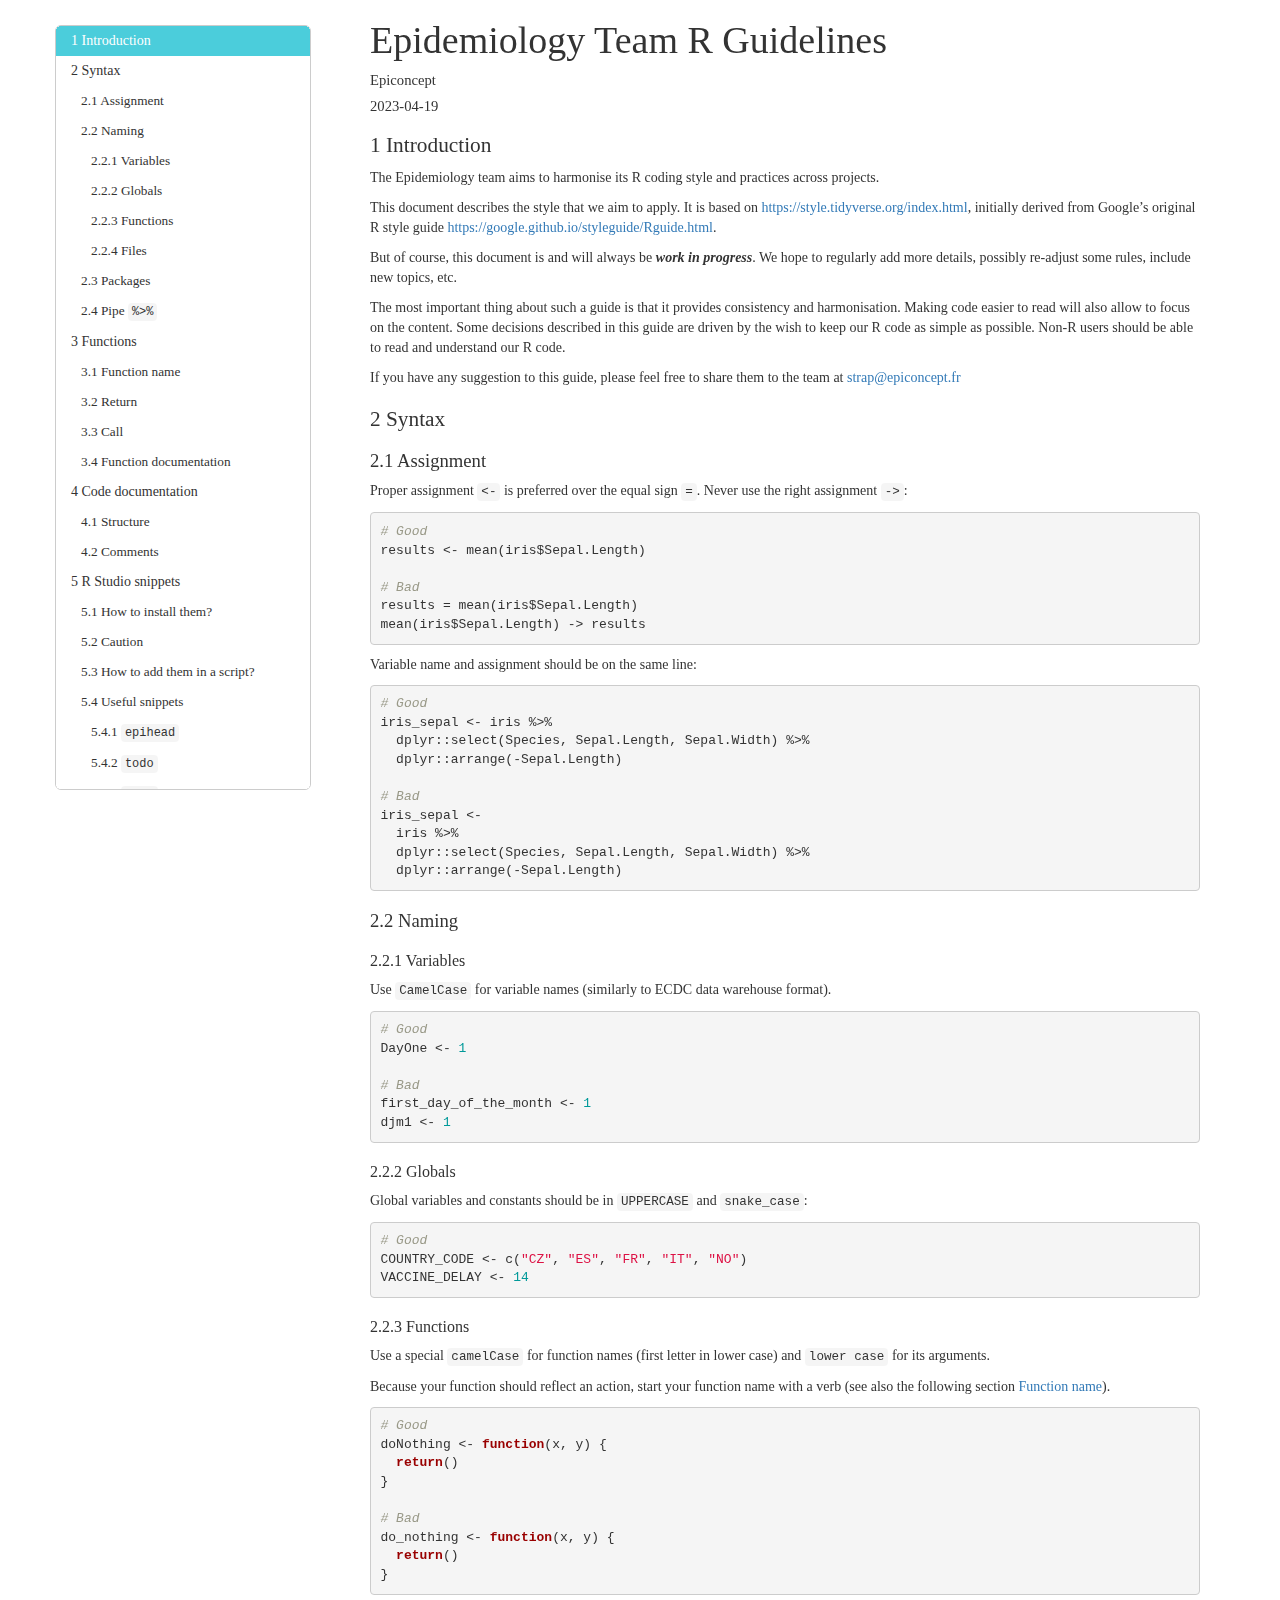
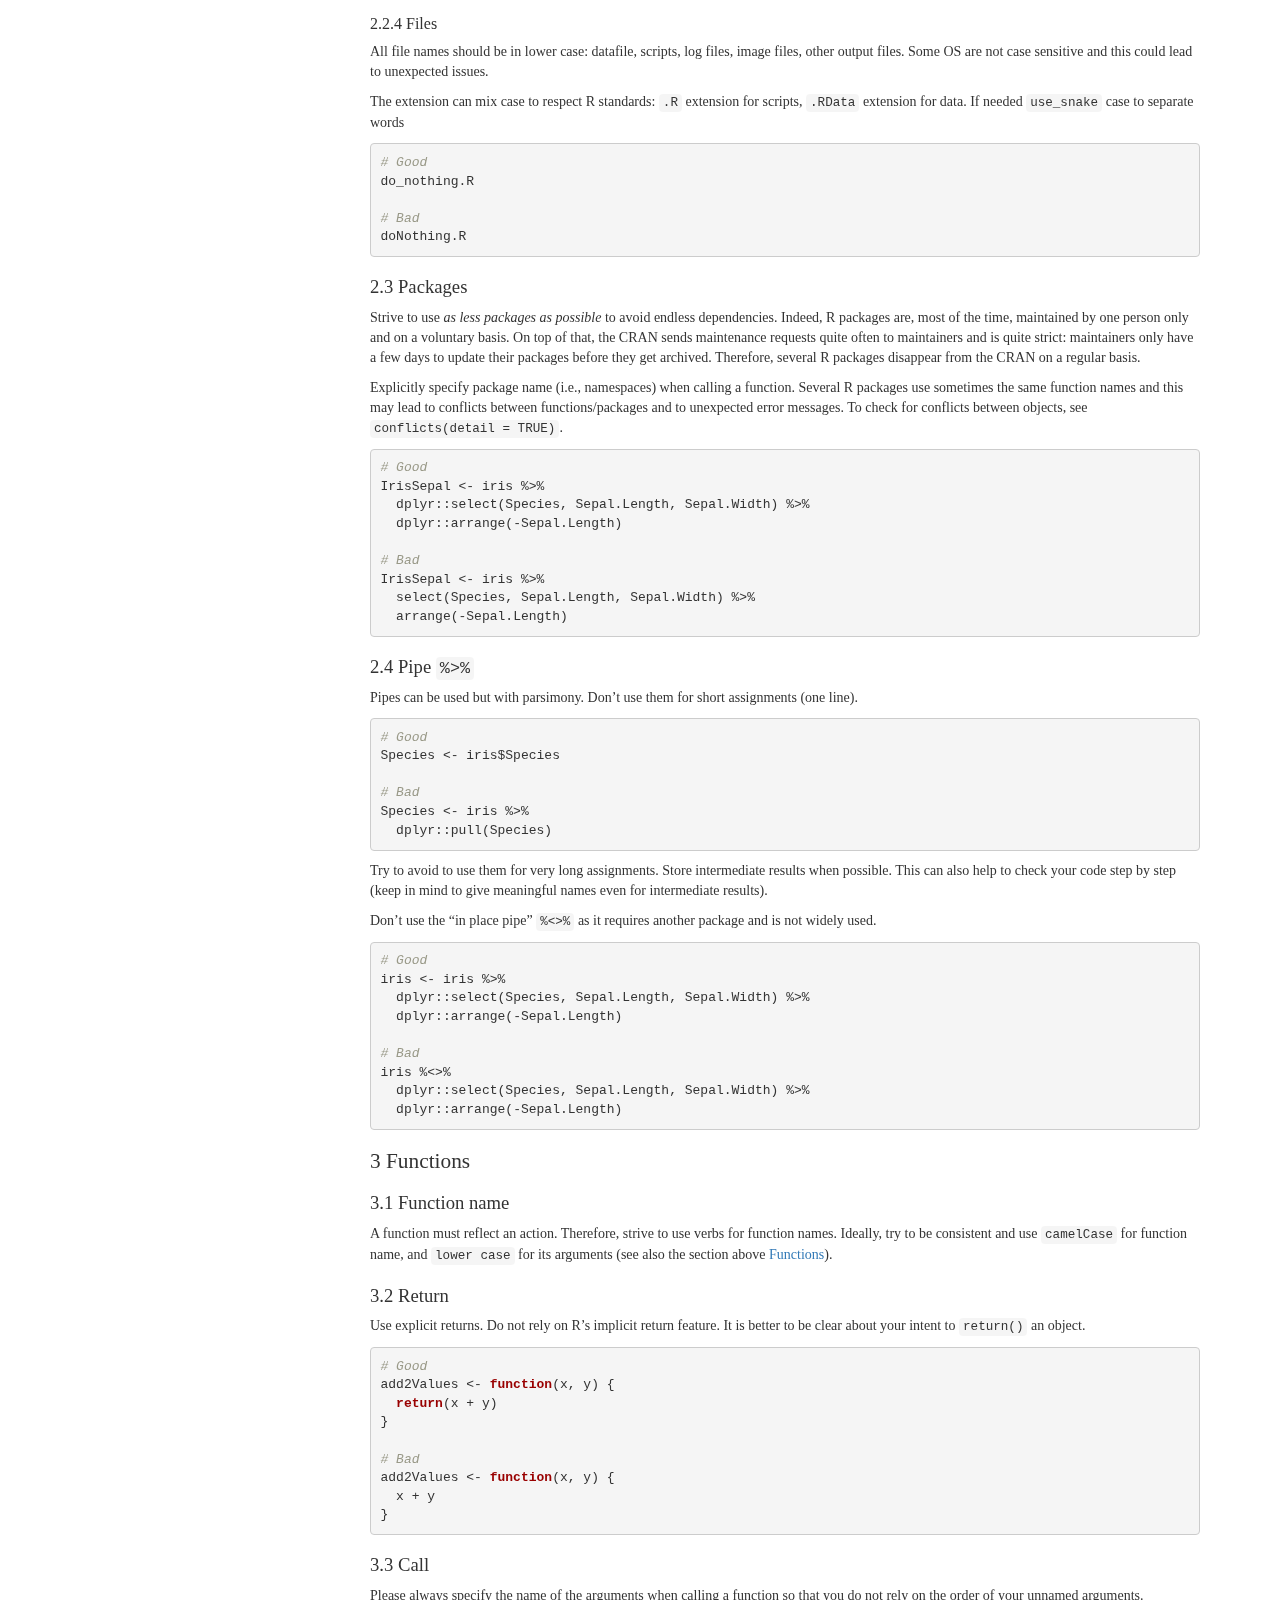
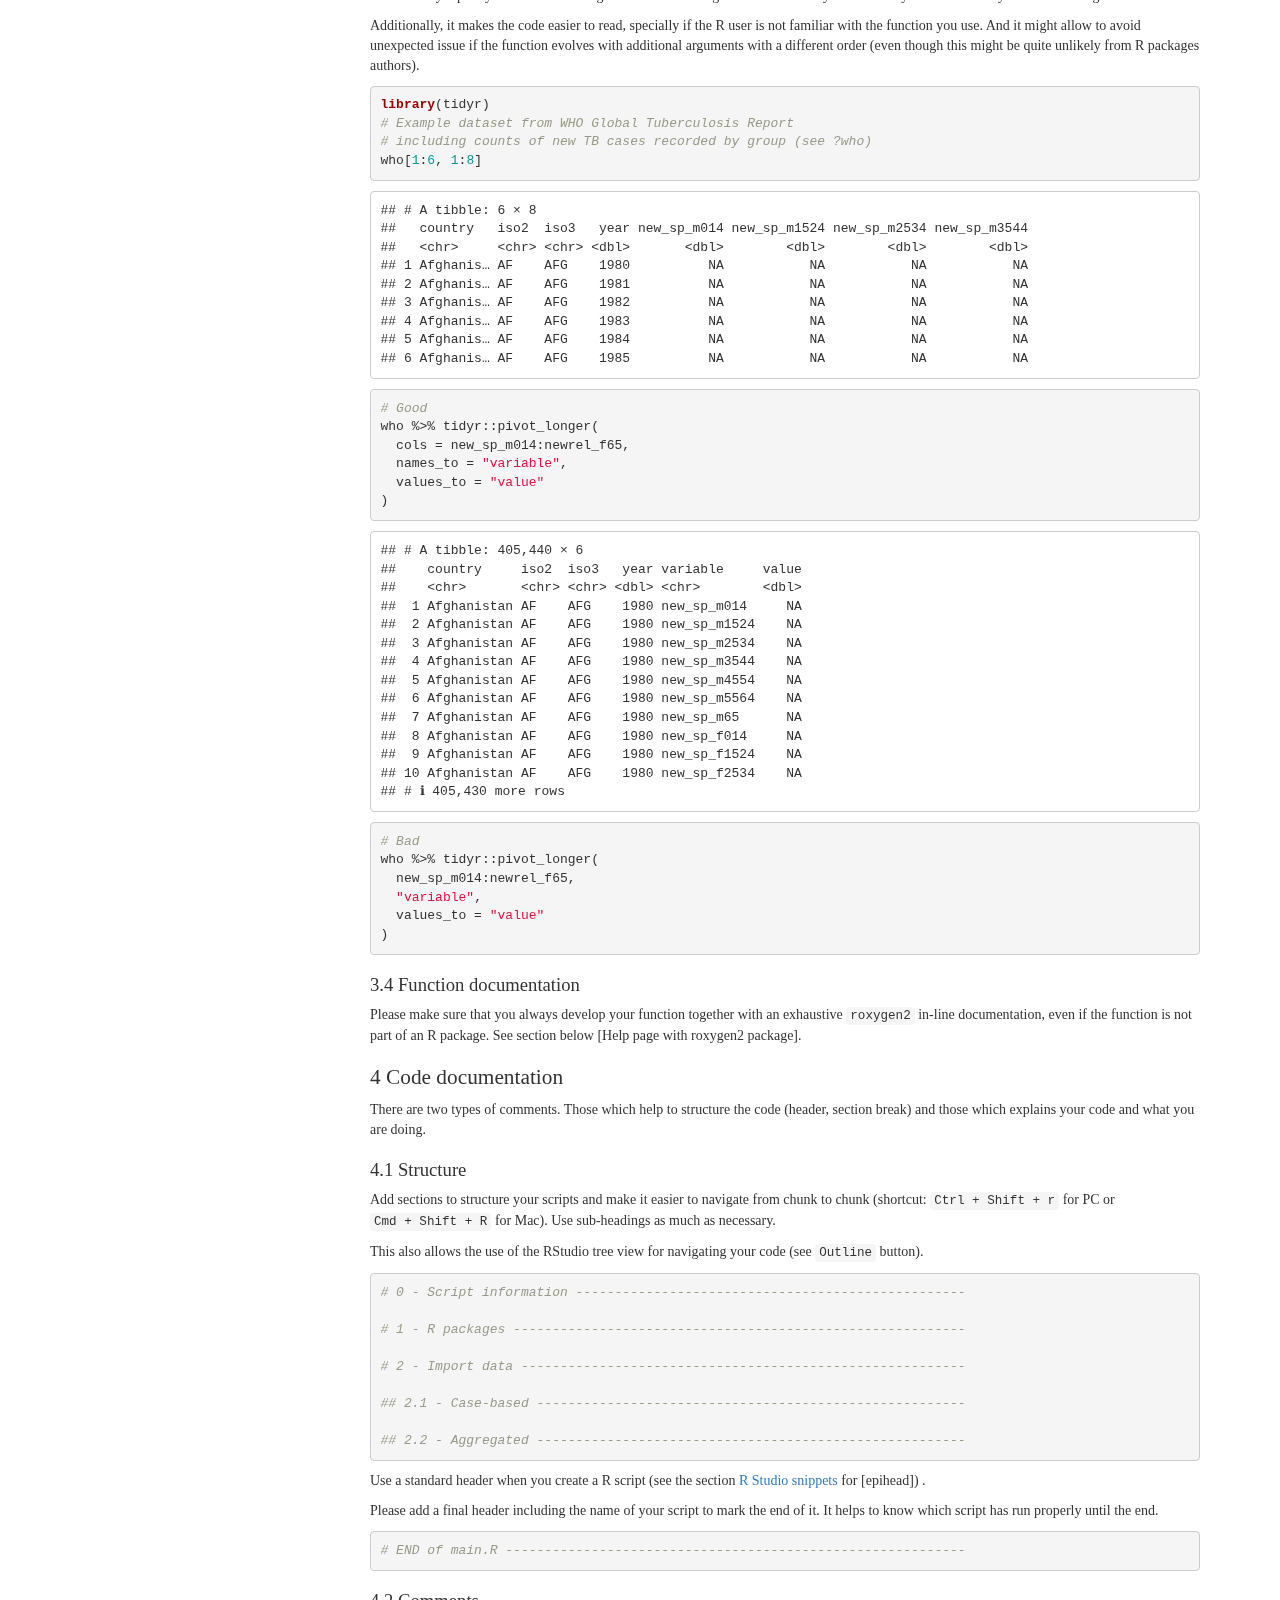
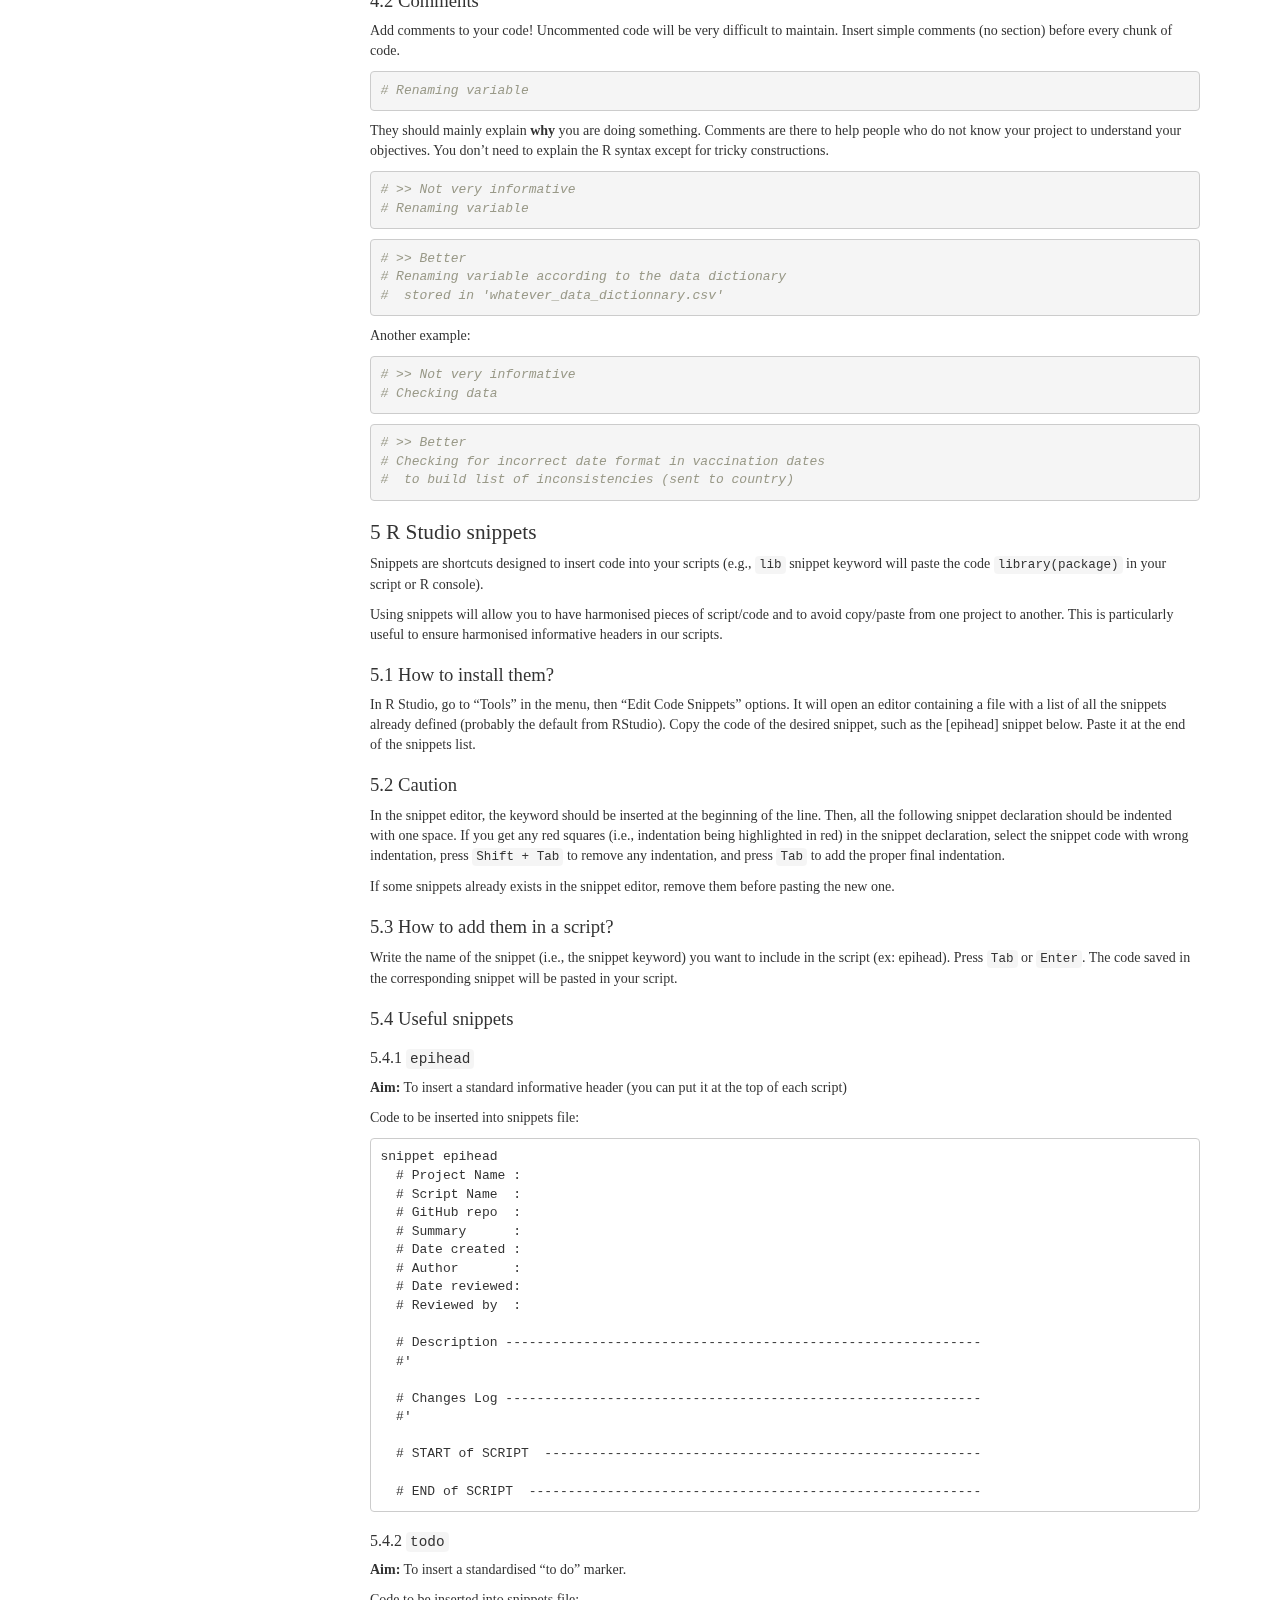
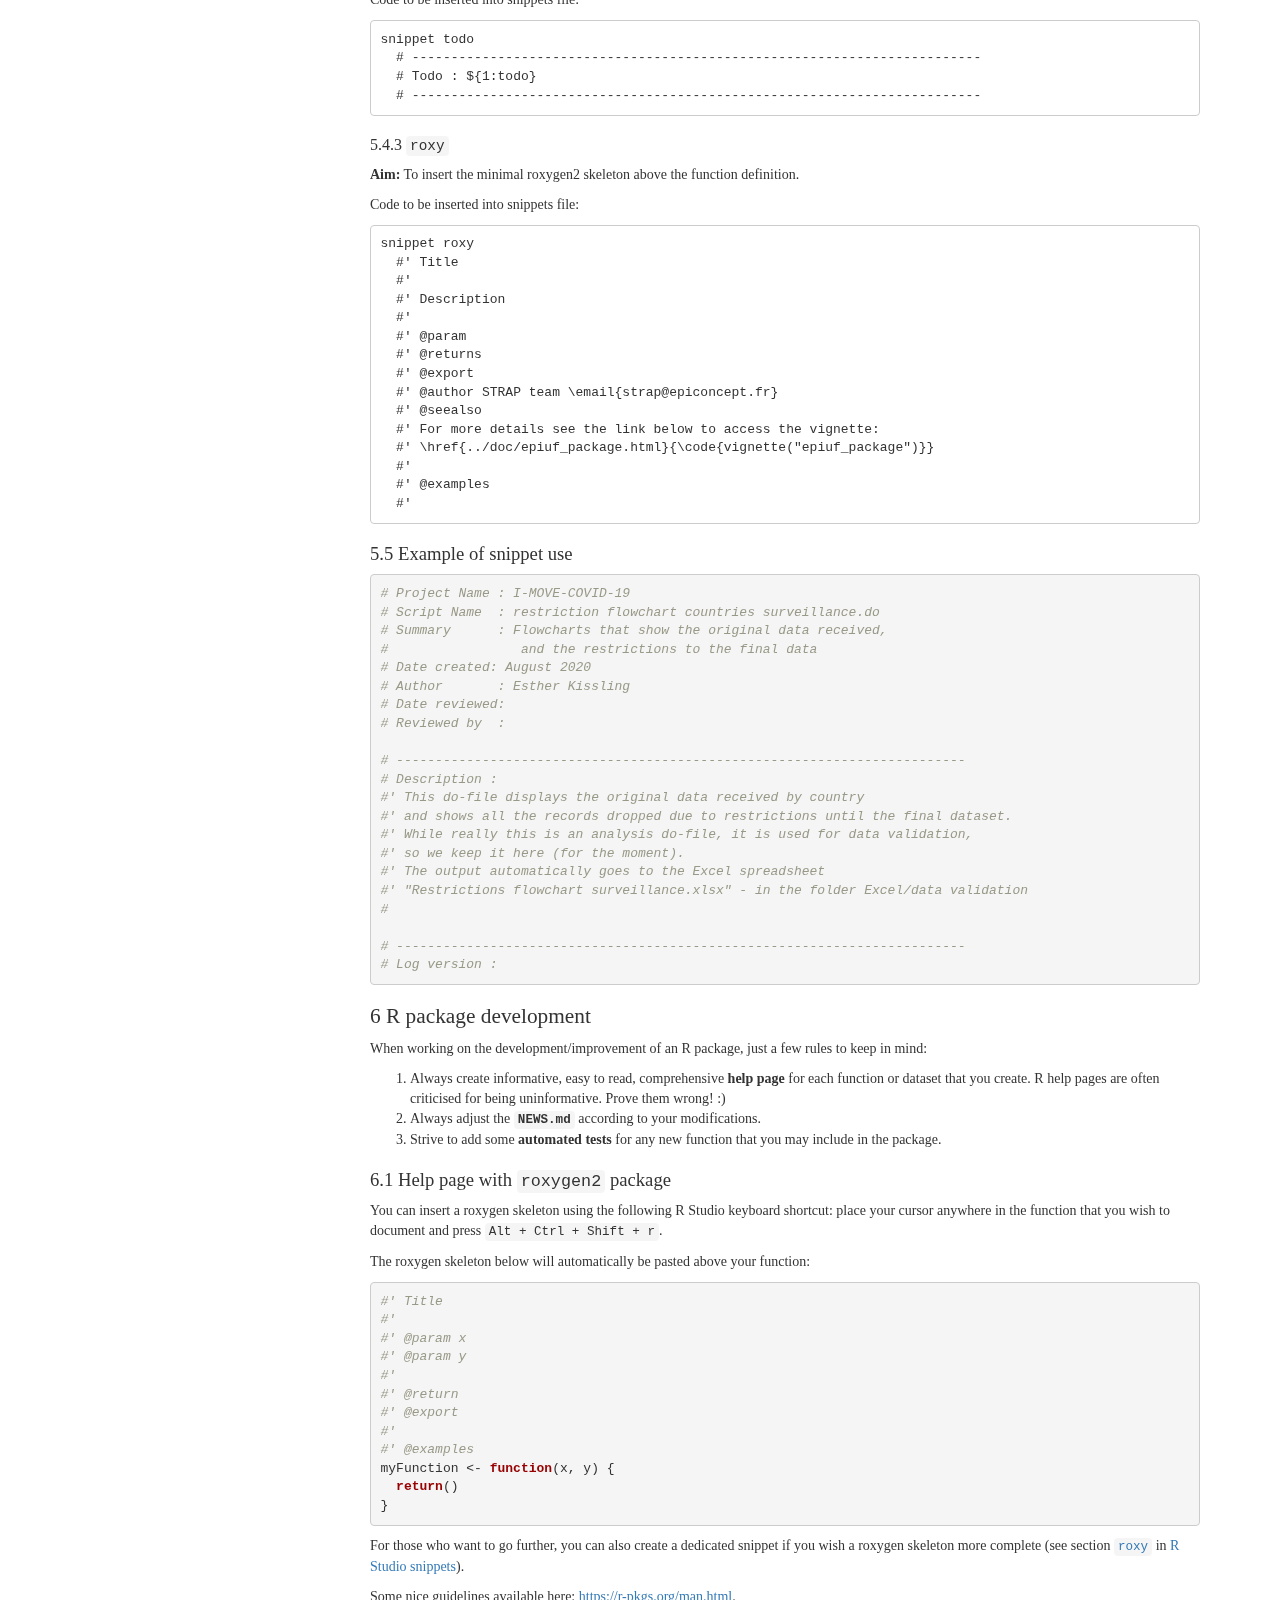
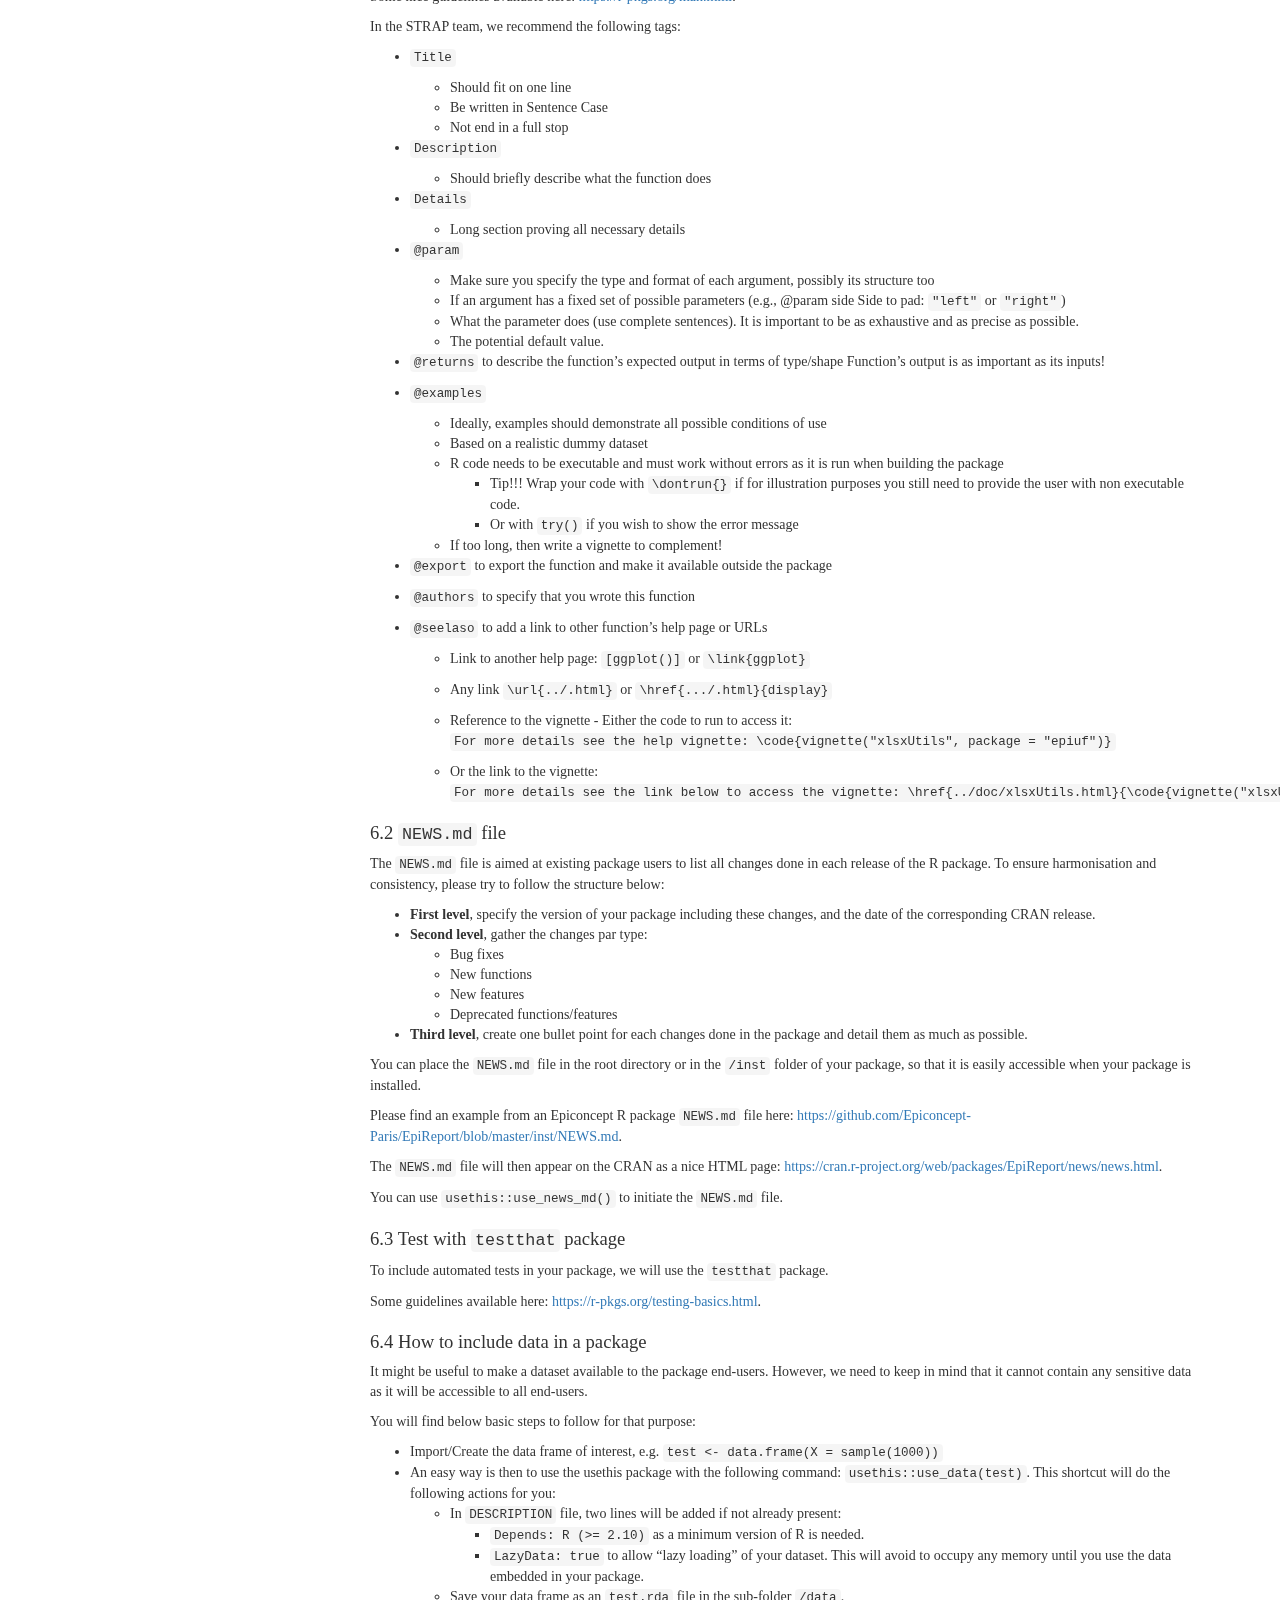
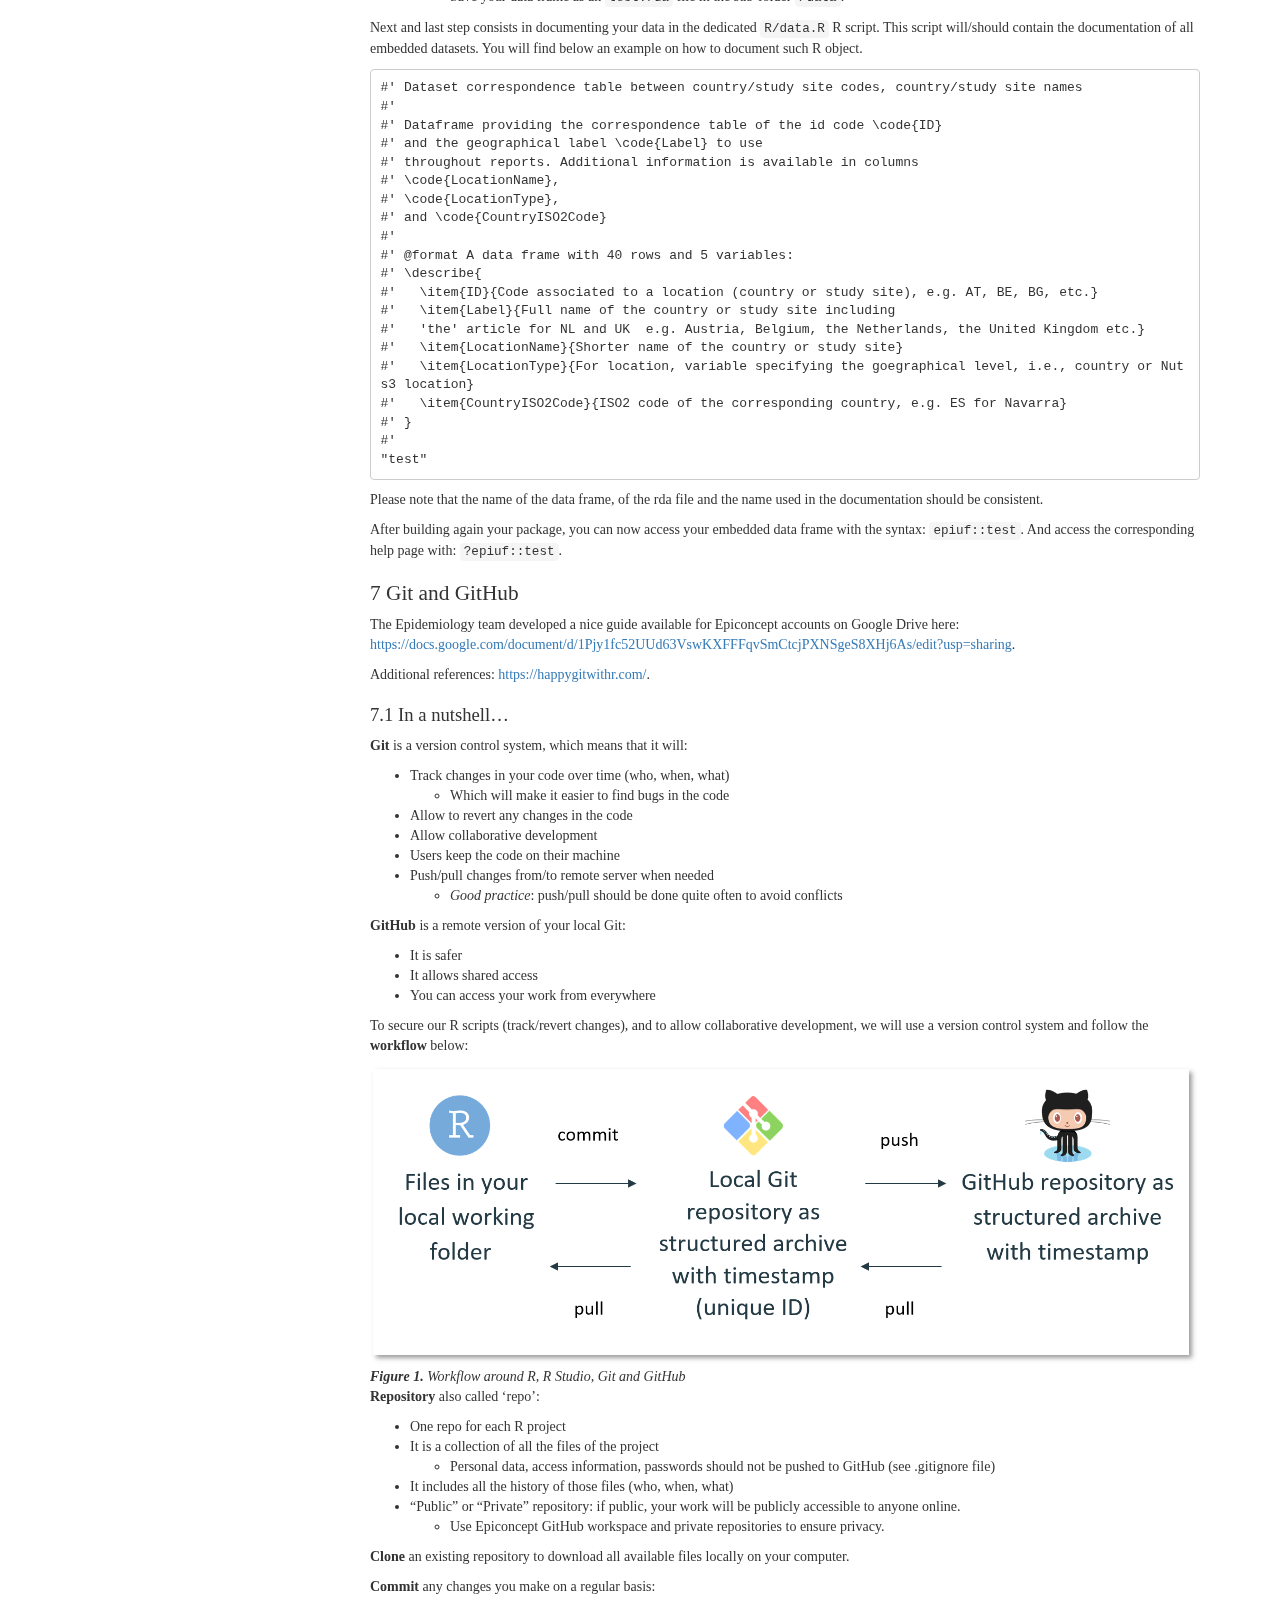
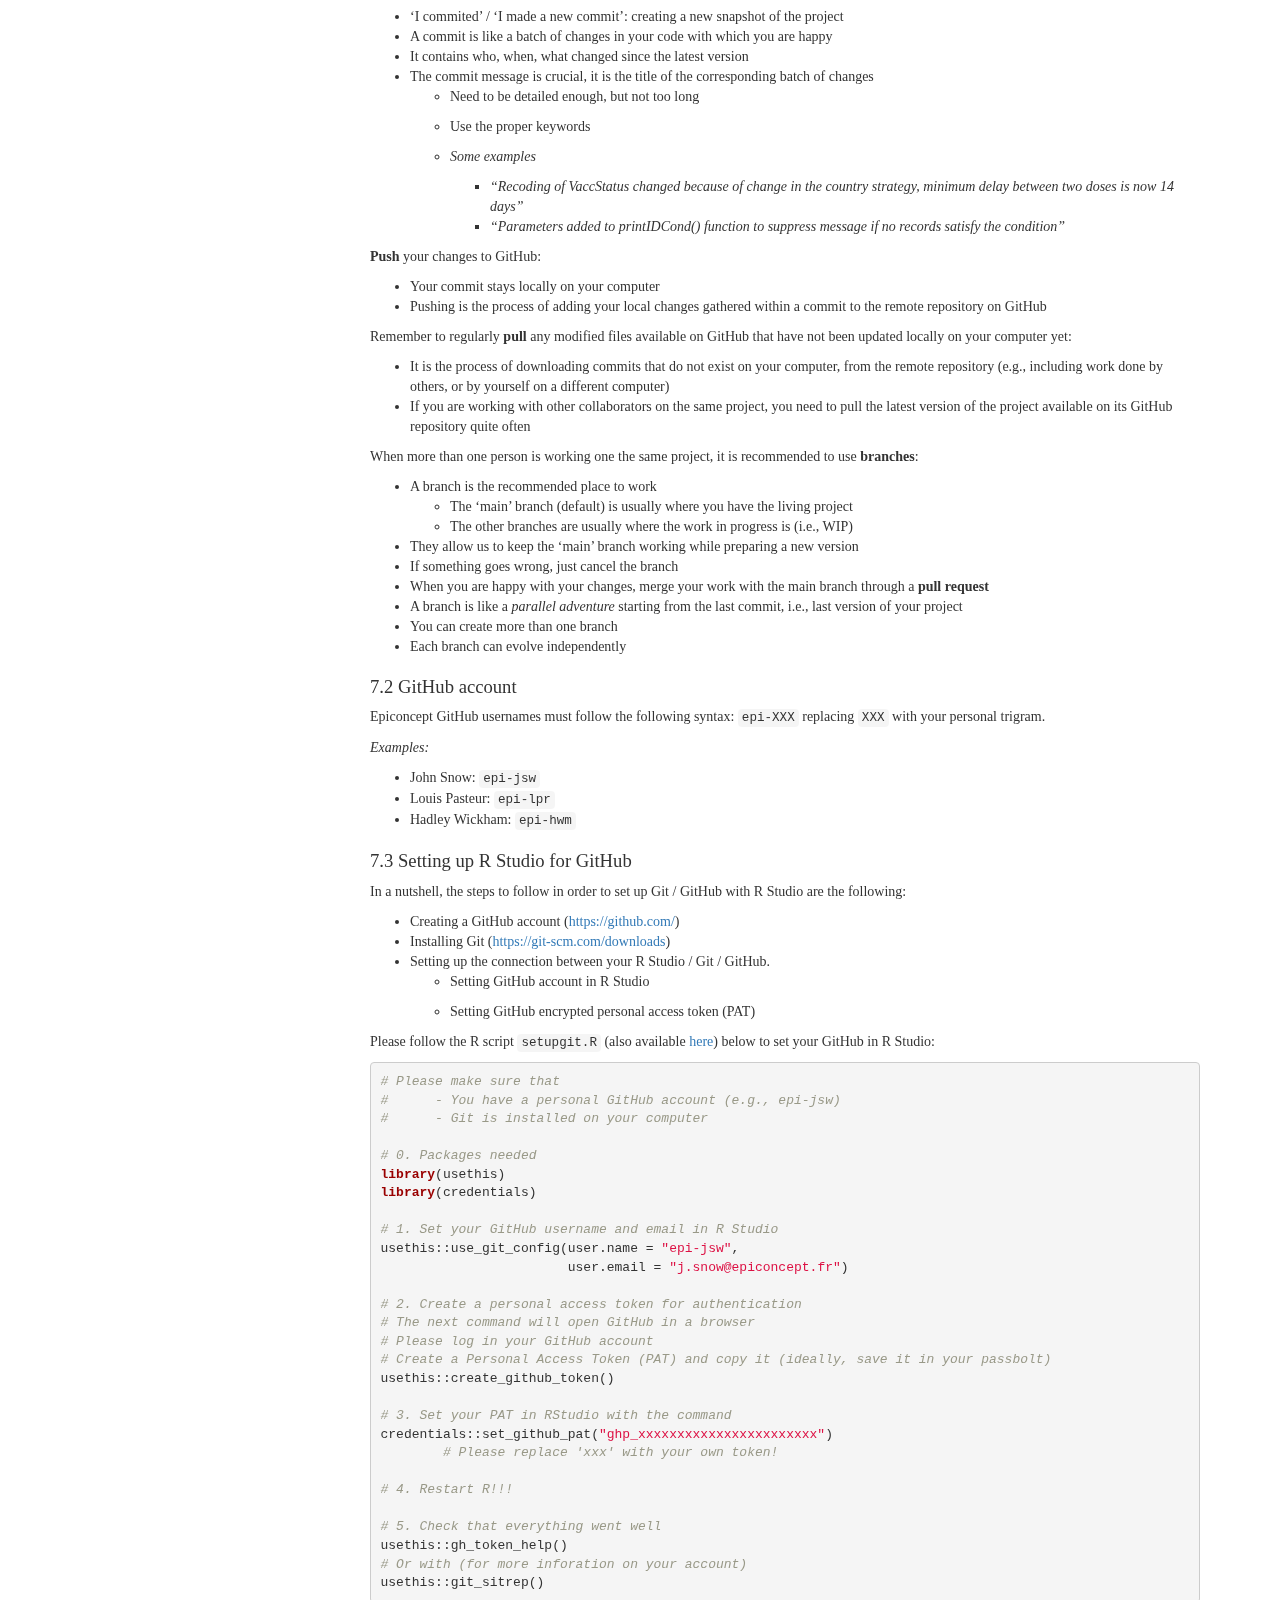
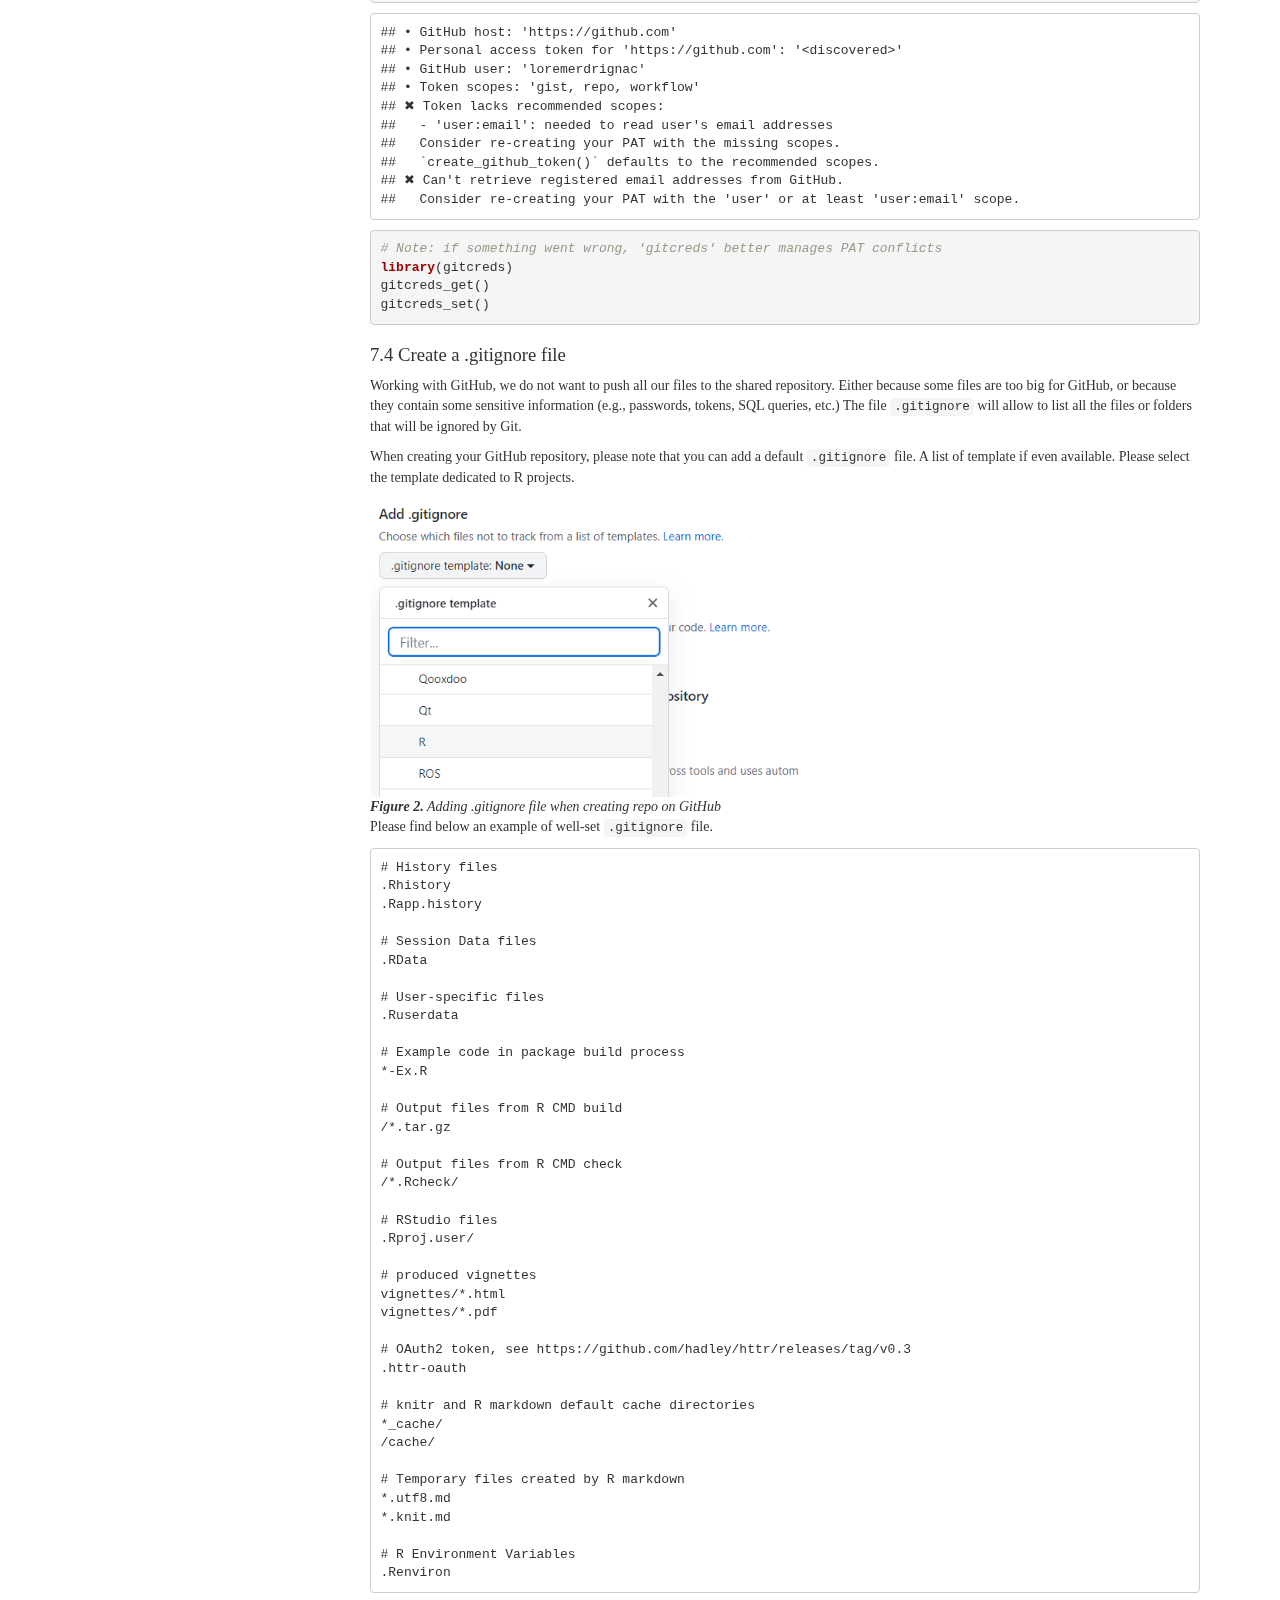
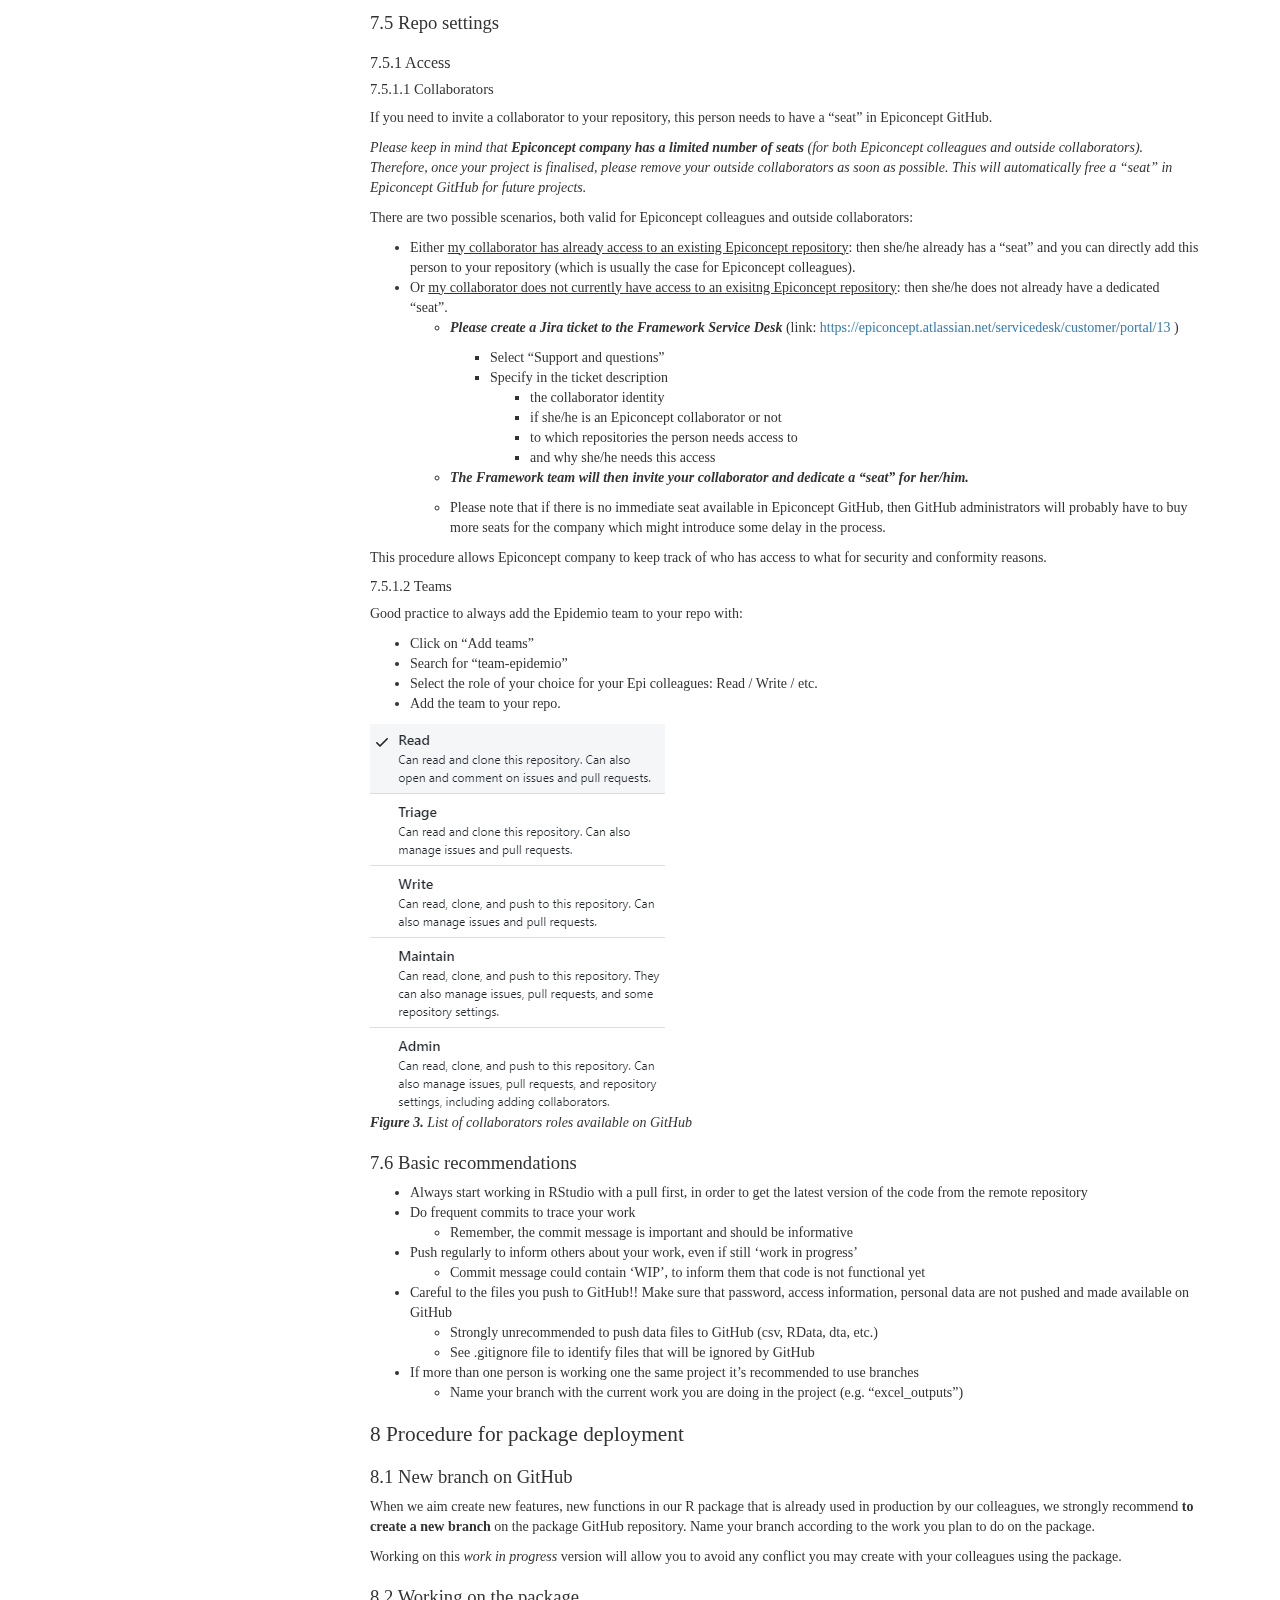
==== docs/index.html @ d1cf82ef "Testing GitHub pages" ====
<!DOCTYPE html>

<html>

<head>

<meta charset="utf-8" />
<meta name="generator" content="pandoc" />
<meta http-equiv="X-UA-Compatible" content="IE=EDGE" />


<meta name="author" content="Epiconcept" />

<meta name="date" content="2023-04-19" />

<title>Epidemiology Team R Guidelines</title>

<script>// Pandoc 2.9 adds attributes on both header and div. We remove the former (to
// be compatible with the behavior of Pandoc < 2.8).
document.addEventListener('DOMContentLoaded', function(e) {
  var hs = document.querySelectorAll("div.section[class*='level'] > :first-child");
  var i, h, a;
  for (i = 0; i < hs.length; i++) {
    h = hs[i];
    if (!/^h[1-6]$/i.test(h.tagName)) continue;  // it should be a header h1-h6
    a = h.attributes;
    while (a.length > 0) h.removeAttribute(a[0].name);
  }
});
</script>
<script>/*! jQuery v3.6.0 | (c) OpenJS Foundation and other contributors | jquery.org/license */
!function(e,t){"use strict";"object"==typeof module&&"object"==typeof module.exports?module.exports=e.document?t(e,!0):function(e){if(!e.document)throw new Error("jQuery requires a window with a document");return t(e)}:t(e)}("undefined"!=typeof window?window:this,function(C,e){"use strict";var t=[],r=Object.getPrototypeOf,s=t.slice,g=t.flat?function(e){return t.flat.call(e)}:function(e){return t.concat.apply([],e)},u=t.push,i=t.indexOf,n={},o=n.toString,v=n.hasOwnProperty,a=v.toString,l=a.call(Object),y={},m=function(e){return"function"==typeof e&&"number"!=typeof e.nodeType&&"function"!=typeof e.item},x=function(e){return null!=e&&e===e.window},E=C.document,c={type:!0,src:!0,nonce:!0,noModule:!0};function b(e,t,n){var r,i,o=(n=n||E).createElement("script");if(o.text=e,t)for(r in c)(i=t[r]||t.getAttribute&&t.getAttribute(r))&&o.setAttribute(r,i);n.head.appendChild(o).parentNode.removeChild(o)}function w(e){return null==e?e+"":"object"==typeof e||"function"==typeof e?n[o.call(e)]||"object":typeof e}var f="3.6.0",S=function(e,t){return new S.fn.init(e,t)};function p(e){var t=!!e&&"length"in e&&e.length,n=w(e);return!m(e)&&!x(e)&&("array"===n||0===t||"number"==typeof t&&0<t&&t-1 in e)}S.fn=S.prototype={jquery:f,constructor:S,length:0,toArray:function(){return s.call(this)},get:function(e){return null==e?s.call(this):e<0?this[e+this.length]:this[e]},pushStack:function(e){var t=S.merge(this.constructor(),e);return t.prevObject=this,t},each:function(e){return S.each(this,e)},map:function(n){return this.pushStack(S.map(this,function(e,t){return n.call(e,t,e)}))},slice:function(){return this.pushStack(s.apply(this,arguments))},first:function(){return this.eq(0)},last:function(){return this.eq(-1)},even:function(){return this.pushStack(S.grep(this,function(e,t){return(t+1)%2}))},odd:function(){return this.pushStack(S.grep(this,function(e,t){return t%2}))},eq:function(e){var t=this.length,n=+e+(e<0?t:0);return this.pushStack(0<=n&&n<t?[this[n]]:[])},end:function(){return this.prevObject||this.constructor()},push:u,sort:t.sort,splice:t.splice},S.extend=S.fn.extend=function(){var e,t,n,r,i,o,a=arguments[0]||{},s=1,u=arguments.length,l=!1;for("boolean"==typeof a&&(l=a,a=arguments[s]||{},s++),"object"==typeof a||m(a)||(a={}),s===u&&(a=this,s--);s<u;s++)if(null!=(e=arguments[s]))for(t in e)r=e[t],"__proto__"!==t&&a!==r&&(l&&r&&(S.isPlainObject(r)||(i=Array.isArray(r)))?(n=a[t],o=i&&!Array.isArray(n)?[]:i||S.isPlainObject(n)?n:{},i=!1,a[t]=S.extend(l,o,r)):void 0!==r&&(a[t]=r));return a},S.extend({expando:"jQuery"+(f+Math.random()).replace(/\D/g,""),isReady:!0,error:function(e){throw new Error(e)},noop:function(){},isPlainObject:function(e){var t,n;return!(!e||"[object Object]"!==o.call(e))&&(!(t=r(e))||"function"==typeof(n=v.call(t,"constructor")&&t.constructor)&&a.call(n)===l)},isEmptyObject:function(e){var t;for(t in e)return!1;return!0},globalEval:function(e,t,n){b(e,{nonce:t&&t.nonce},n)},each:function(e,t){var n,r=0;if(p(e)){for(n=e.length;r<n;r++)if(!1===t.call(e[r],r,e[r]))break}else for(r in e)if(!1===t.call(e[r],r,e[r]))break;return e},makeArray:function(e,t){var n=t||[];return null!=e&&(p(Object(e))?S.merge(n,"string"==typeof e?[e]:e):u.call(n,e)),n},inArray:function(e,t,n){return null==t?-1:i.call(t,e,n)},merge:function(e,t){for(var n=+t.length,r=0,i=e.length;r<n;r++)e[i++]=t[r];return e.length=i,e},grep:function(e,t,n){for(var r=[],i=0,o=e.length,a=!n;i<o;i++)!t(e[i],i)!==a&&r.push(e[i]);return r},map:function(e,t,n){var r,i,o=0,a=[];if(p(e))for(r=e.length;o<r;o++)null!=(i=t(e[o],o,n))&&a.push(i);else for(o in e)null!=(i=t(e[o],o,n))&&a.push(i);return g(a)},guid:1,support:y}),"function"==typeof Symbol&&(S.fn[Symbol.iterator]=t[Symbol.iterator]),S.each("Boolean Number String Function Array Date RegExp Object Error Symbol".split(" "),function(e,t){n["[object "+t+"]"]=t.toLowerCase()});var d=function(n){var e,d,b,o,i,h,f,g,w,u,l,T,C,a,E,v,s,c,y,S="sizzle"+1*new Date,p=n.document,k=0,r=0,m=ue(),x=ue(),A=ue(),N=ue(),j=function(e,t){return e===t&&(l=!0),0},D={}.hasOwnProperty,t=[],q=t.pop,L=t.push,H=t.push,O=t.slice,P=function(e,t){for(var n=0,r=e.length;n<r;n++)if(e[n]===t)return n;return-1},R="checked|selected|async|autofocus|autoplay|controls|defer|disabled|hidden|ismap|loop|multiple|open|readonly|required|scoped",M="[\\x20\\t\\r\\n\\f]",I="(?:\\\\[\\da-fA-F]{1,6}"+M+"?|\\\\[^\\r\\n\\f]|[\\w-]|[^\0-\\x7f])+",W="\\["+M+"*("+I+")(?:"+M+"*([*^$|!~]?=)"+M+"*(?:'((?:\\\\.|[^\\\\'])*)'|\"((?:\\\\.|[^\\\\\"])*)\"|("+I+"))|)"+M+"*\\]",F=":("+I+")(?:\\((('((?:\\\\.|[^\\\\'])*)'|\"((?:\\\\.|[^\\\\\"])*)\")|((?:\\\\.|[^\\\\()[\\]]|"+W+")*)|.*)\\)|)",B=new RegExp(M+"+","g"),$=new RegExp("^"+M+"+|((?:^|[^\\\\])(?:\\\\.)*)"+M+"+$","g"),_=new RegExp("^"+M+"*,"+M+"*"),z=new RegExp("^"+M+"*([>+~]|"+M+")"+M+"*"),U=new RegExp(M+"|>"),X=new RegExp(F),V=new RegExp("^"+I+"$"),G={ID:new RegExp("^#("+I+")"),CLASS:new RegExp("^\\.("+I+")"),TAG:new RegExp("^("+I+"|[*])"),ATTR:new RegExp("^"+W),PSEUDO:new RegExp("^"+F),CHILD:new RegExp("^:(only|first|last|nth|nth-last)-(child|of-type)(?:\\("+M+"*(even|odd|(([+-]|)(\\d*)n|)"+M+"*(?:([+-]|)"+M+"*(\\d+)|))"+M+"*\\)|)","i"),bool:new RegExp("^(?:"+R+")$","i"),needsContext:new RegExp("^"+M+"*[>+~]|:(even|odd|eq|gt|lt|nth|first|last)(?:\\("+M+"*((?:-\\d)?\\d*)"+M+"*\\)|)(?=[^-]|$)","i")},Y=/HTML$/i,Q=/^(?:input|select|textarea|button)$/i,J=/^h\d$/i,K=/^[^{]+\{\s*\[native \w/,Z=/^(?:#([\w-]+)|(\w+)|\.([\w-]+))$/,ee=/[+~]/,te=new RegExp("\\\\[\\da-fA-F]{1,6}"+M+"?|\\\\([^\\r\\n\\f])","g"),ne=function(e,t){var n="0x"+e.slice(1)-65536;return t||(n<0?String.fromCharCode(n+65536):String.fromCharCode(n>>10|55296,1023&n|56320))},re=/([\0-\x1f\x7f]|^-?\d)|^-$|[^\0-\x1f\x7f-\uFFFF\w-]/g,ie=function(e,t){return t?"\0"===e?"\ufffd":e.slice(0,-1)+"\\"+e.charCodeAt(e.length-1).toString(16)+" ":"\\"+e},oe=function(){T()},ae=be(function(e){return!0===e.disabled&&"fieldset"===e.nodeName.toLowerCase()},{dir:"parentNode",next:"legend"});try{H.apply(t=O.call(p.childNodes),p.childNodes),t[p.childNodes.length].nodeType}catch(e){H={apply:t.length?function(e,t){L.apply(e,O.call(t))}:function(e,t){var n=e.length,r=0;while(e[n++]=t[r++]);e.length=n-1}}}function se(t,e,n,r){var i,o,a,s,u,l,c,f=e&&e.ownerDocument,p=e?e.nodeType:9;if(n=n||[],"string"!=typeof t||!t||1!==p&&9!==p&&11!==p)return n;if(!r&&(T(e),e=e||C,E)){if(11!==p&&(u=Z.exec(t)))if(i=u[1]){if(9===p){if(!(a=e.getElementById(i)))return n;if(a.id===i)return n.push(a),n}else if(f&&(a=f.getElementById(i))&&y(e,a)&&a.id===i)return n.push(a),n}else{if(u[2])return H.apply(n,e.getElementsByTagName(t)),n;if((i=u[3])&&d.getElementsByClassName&&e.getElementsByClassName)return H.apply(n,e.getElementsByClassName(i)),n}if(d.qsa&&!N[t+" "]&&(!v||!v.test(t))&&(1!==p||"object"!==e.nodeName.toLowerCase())){if(c=t,f=e,1===p&&(U.test(t)||z.test(t))){(f=ee.test(t)&&ye(e.parentNode)||e)===e&&d.scope||((s=e.getAttribute("id"))?s=s.replace(re,ie):e.setAttribute("id",s=S)),o=(l=h(t)).length;while(o--)l[o]=(s?"#"+s:":scope")+" "+xe(l[o]);c=l.join(",")}try{return H.apply(n,f.querySelectorAll(c)),n}catch(e){N(t,!0)}finally{s===S&&e.removeAttribute("id")}}}return g(t.replace($,"$1"),e,n,r)}function ue(){var r=[];return function e(t,n){return r.push(t+" ")>b.cacheLength&&delete e[r.shift()],e[t+" "]=n}}function le(e){return e[S]=!0,e}function ce(e){var t=C.createElement("fieldset");try{return!!e(t)}catch(e){return!1}finally{t.parentNode&&t.parentNode.removeChild(t),t=null}}function fe(e,t){var n=e.split("|"),r=n.length;while(r--)b.attrHandle[n[r]]=t}function pe(e,t){var n=t&&e,r=n&&1===e.nodeType&&1===t.nodeType&&e.sourceIndex-t.sourceIndex;if(r)return r;if(n)while(n=n.nextSibling)if(n===t)return-1;return e?1:-1}function de(t){return function(e){return"input"===e.nodeName.toLowerCase()&&e.type===t}}function he(n){return function(e){var t=e.nodeName.toLowerCase();return("input"===t||"button"===t)&&e.type===n}}function ge(t){return function(e){return"form"in e?e.parentNode&&!1===e.disabled?"label"in e?"label"in e.parentNode?e.parentNode.disabled===t:e.disabled===t:e.isDisabled===t||e.isDisabled!==!t&&ae(e)===t:e.disabled===t:"label"in e&&e.disabled===t}}function ve(a){return le(function(o){return o=+o,le(function(e,t){var n,r=a([],e.length,o),i=r.length;while(i--)e[n=r[i]]&&(e[n]=!(t[n]=e[n]))})})}function ye(e){return e&&"undefined"!=typeof e.getElementsByTagName&&e}for(e in d=se.support={},i=se.isXML=function(e){var t=e&&e.namespaceURI,n=e&&(e.ownerDocument||e).documentElement;return!Y.test(t||n&&n.nodeName||"HTML")},T=se.setDocument=function(e){var t,n,r=e?e.ownerDocument||e:p;return r!=C&&9===r.nodeType&&r.documentElement&&(a=(C=r).documentElement,E=!i(C),p!=C&&(n=C.defaultView)&&n.top!==n&&(n.addEventListener?n.addEventListener("unload",oe,!1):n.attachEvent&&n.attachEvent("onunload",oe)),d.scope=ce(function(e){return a.appendChild(e).appendChild(C.createElement("div")),"undefined"!=typeof e.querySelectorAll&&!e.querySelectorAll(":scope fieldset div").length}),d.attributes=ce(function(e){return e.className="i",!e.getAttribute("className")}),d.getElementsByTagName=ce(function(e){return e.appendChild(C.createComment("")),!e.getElementsByTagName("*").length}),d.getElementsByClassName=K.test(C.getElementsByClassName),d.getById=ce(function(e){return a.appendChild(e).id=S,!C.getElementsByName||!C.getElementsByName(S).length}),d.getById?(b.filter.ID=function(e){var t=e.replace(te,ne);return function(e){return e.getAttribute("id")===t}},b.find.ID=function(e,t){if("undefined"!=typeof t.getElementById&&E){var n=t.getElementById(e);return n?[n]:[]}}):(b.filter.ID=function(e){var n=e.replace(te,ne);return function(e){var t="undefined"!=typeof e.getAttributeNode&&e.getAttributeNode("id");return t&&t.value===n}},b.find.ID=function(e,t){if("undefined"!=typeof t.getElementById&&E){var n,r,i,o=t.getElementById(e);if(o){if((n=o.getAttributeNode("id"))&&n.value===e)return[o];i=t.getElementsByName(e),r=0;while(o=i[r++])if((n=o.getAttributeNode("id"))&&n.value===e)return[o]}return[]}}),b.find.TAG=d.getElementsByTagName?function(e,t){return"undefined"!=typeof t.getElementsByTagName?t.getElementsByTagName(e):d.qsa?t.querySelectorAll(e):void 0}:function(e,t){var n,r=[],i=0,o=t.getElementsByTagName(e);if("*"===e){while(n=o[i++])1===n.nodeType&&r.push(n);return r}return o},b.find.CLASS=d.getElementsByClassName&&function(e,t){if("undefined"!=typeof t.getElementsByClassName&&E)return t.getElementsByClassName(e)},s=[],v=[],(d.qsa=K.test(C.querySelectorAll))&&(ce(function(e){var t;a.appendChild(e).innerHTML="<a id='"+S+"'></a><select id='"+S+"-\r\\' msallowcapture=''><option selected=''></option></select>",e.querySelectorAll("[msallowcapture^='']").length&&v.push("[*^$]="+M+"*(?:''|\"\")"),e.querySelectorAll("[selected]").length||v.push("\\["+M+"*(?:value|"+R+")"),e.querySelectorAll("[id~="+S+"-]").length||v.push("~="),(t=C.createElement("input")).setAttribute("name",""),e.appendChild(t),e.querySelectorAll("[name='']").length||v.push("\\["+M+"*name"+M+"*="+M+"*(?:''|\"\")"),e.querySelectorAll(":checked").length||v.push(":checked"),e.querySelectorAll("a#"+S+"+*").length||v.push(".#.+[+~]"),e.querySelectorAll("\\\f"),v.push("[\\r\\n\\f]")}),ce(function(e){e.innerHTML="<a href='' disabled='disabled'></a><select disabled='disabled'><option/></select>";var t=C.createElement("input");t.setAttribute("type","hidden"),e.appendChild(t).setAttribute("name","D"),e.querySelectorAll("[name=d]").length&&v.push("name"+M+"*[*^$|!~]?="),2!==e.querySelectorAll(":enabled").length&&v.push(":enabled",":disabled"),a.appendChild(e).disabled=!0,2!==e.querySelectorAll(":disabled").length&&v.push(":enabled",":disabled"),e.querySelectorAll("*,:x"),v.push(",.*:")})),(d.matchesSelector=K.test(c=a.matches||a.webkitMatchesSelector||a.mozMatchesSelector||a.oMatchesSelector||a.msMatchesSelector))&&ce(function(e){d.disconnectedMatch=c.call(e,"*"),c.call(e,"[s!='']:x"),s.push("!=",F)}),v=v.length&&new RegExp(v.join("|")),s=s.length&&new RegExp(s.join("|")),t=K.test(a.compareDocumentPosition),y=t||K.test(a.contains)?function(e,t){var n=9===e.nodeType?e.documentElement:e,r=t&&t.parentNode;return e===r||!(!r||1!==r.nodeType||!(n.contains?n.contains(r):e.compareDocumentPosition&&16&e.compareDocumentPosition(r)))}:function(e,t){if(t)while(t=t.parentNode)if(t===e)return!0;return!1},j=t?function(e,t){if(e===t)return l=!0,0;var n=!e.compareDocumentPosition-!t.compareDocumentPosition;return n||(1&(n=(e.ownerDocument||e)==(t.ownerDocument||t)?e.compareDocumentPosition(t):1)||!d.sortDetached&&t.compareDocumentPosition(e)===n?e==C||e.ownerDocument==p&&y(p,e)?-1:t==C||t.ownerDocument==p&&y(p,t)?1:u?P(u,e)-P(u,t):0:4&n?-1:1)}:function(e,t){if(e===t)return l=!0,0;var n,r=0,i=e.parentNode,o=t.parentNode,a=[e],s=[t];if(!i||!o)return e==C?-1:t==C?1:i?-1:o?1:u?P(u,e)-P(u,t):0;if(i===o)return pe(e,t);n=e;while(n=n.parentNode)a.unshift(n);n=t;while(n=n.parentNode)s.unshift(n);while(a[r]===s[r])r++;return r?pe(a[r],s[r]):a[r]==p?-1:s[r]==p?1:0}),C},se.matches=function(e,t){return se(e,null,null,t)},se.matchesSelector=function(e,t){if(T(e),d.matchesSelector&&E&&!N[t+" "]&&(!s||!s.test(t))&&(!v||!v.test(t)))try{var n=c.call(e,t);if(n||d.disconnectedMatch||e.document&&11!==e.document.nodeType)return n}catch(e){N(t,!0)}return 0<se(t,C,null,[e]).length},se.contains=function(e,t){return(e.ownerDocument||e)!=C&&T(e),y(e,t)},se.attr=function(e,t){(e.ownerDocument||e)!=C&&T(e);var n=b.attrHandle[t.toLowerCase()],r=n&&D.call(b.attrHandle,t.toLowerCase())?n(e,t,!E):void 0;return void 0!==r?r:d.attributes||!E?e.getAttribute(t):(r=e.getAttributeNode(t))&&r.specified?r.value:null},se.escape=function(e){return(e+"").replace(re,ie)},se.error=function(e){throw new Error("Syntax error, unrecognized expression: "+e)},se.uniqueSort=function(e){var t,n=[],r=0,i=0;if(l=!d.detectDuplicates,u=!d.sortStable&&e.slice(0),e.sort(j),l){while(t=e[i++])t===e[i]&&(r=n.push(i));while(r--)e.splice(n[r],1)}return u=null,e},o=se.getText=function(e){var t,n="",r=0,i=e.nodeType;if(i){if(1===i||9===i||11===i){if("string"==typeof e.textContent)return e.textContent;for(e=e.firstChild;e;e=e.nextSibling)n+=o(e)}else if(3===i||4===i)return e.nodeValue}else while(t=e[r++])n+=o(t);return n},(b=se.selectors={cacheLength:50,createPseudo:le,match:G,attrHandle:{},find:{},relative:{">":{dir:"parentNode",first:!0}," ":{dir:"parentNode"},"+":{dir:"previousSibling",first:!0},"~":{dir:"previousSibling"}},preFilter:{ATTR:function(e){return e[1]=e[1].replace(te,ne),e[3]=(e[3]||e[4]||e[5]||"").replace(te,ne),"~="===e[2]&&(e[3]=" "+e[3]+" "),e.slice(0,4)},CHILD:function(e){return e[1]=e[1].toLowerCase(),"nth"===e[1].slice(0,3)?(e[3]||se.error(e[0]),e[4]=+(e[4]?e[5]+(e[6]||1):2*("even"===e[3]||"odd"===e[3])),e[5]=+(e[7]+e[8]||"odd"===e[3])):e[3]&&se.error(e[0]),e},PSEUDO:function(e){var t,n=!e[6]&&e[2];return G.CHILD.test(e[0])?null:(e[3]?e[2]=e[4]||e[5]||"":n&&X.test(n)&&(t=h(n,!0))&&(t=n.indexOf(")",n.length-t)-n.length)&&(e[0]=e[0].slice(0,t),e[2]=n.slice(0,t)),e.slice(0,3))}},filter:{TAG:function(e){var t=e.replace(te,ne).toLowerCase();return"*"===e?function(){return!0}:function(e){return e.nodeName&&e.nodeName.toLowerCase()===t}},CLASS:function(e){var t=m[e+" "];return t||(t=new RegExp("(^|"+M+")"+e+"("+M+"|$)"))&&m(e,function(e){return t.test("string"==typeof e.className&&e.className||"undefined"!=typeof e.getAttribute&&e.getAttribute("class")||"")})},ATTR:function(n,r,i){return function(e){var t=se.attr(e,n);return null==t?"!="===r:!r||(t+="","="===r?t===i:"!="===r?t!==i:"^="===r?i&&0===t.indexOf(i):"*="===r?i&&-1<t.indexOf(i):"$="===r?i&&t.slice(-i.length)===i:"~="===r?-1<(" "+t.replace(B," ")+" ").indexOf(i):"|="===r&&(t===i||t.slice(0,i.length+1)===i+"-"))}},CHILD:function(h,e,t,g,v){var y="nth"!==h.slice(0,3),m="last"!==h.slice(-4),x="of-type"===e;return 1===g&&0===v?function(e){return!!e.parentNode}:function(e,t,n){var r,i,o,a,s,u,l=y!==m?"nextSibling":"previousSibling",c=e.parentNode,f=x&&e.nodeName.toLowerCase(),p=!n&&!x,d=!1;if(c){if(y){while(l){a=e;while(a=a[l])if(x?a.nodeName.toLowerCase()===f:1===a.nodeType)return!1;u=l="only"===h&&!u&&"nextSibling"}return!0}if(u=[m?c.firstChild:c.lastChild],m&&p){d=(s=(r=(i=(o=(a=c)[S]||(a[S]={}))[a.uniqueID]||(o[a.uniqueID]={}))[h]||[])[0]===k&&r[1])&&r[2],a=s&&c.childNodes[s];while(a=++s&&a&&a[l]||(d=s=0)||u.pop())if(1===a.nodeType&&++d&&a===e){i[h]=[k,s,d];break}}else if(p&&(d=s=(r=(i=(o=(a=e)[S]||(a[S]={}))[a.uniqueID]||(o[a.uniqueID]={}))[h]||[])[0]===k&&r[1]),!1===d)while(a=++s&&a&&a[l]||(d=s=0)||u.pop())if((x?a.nodeName.toLowerCase()===f:1===a.nodeType)&&++d&&(p&&((i=(o=a[S]||(a[S]={}))[a.uniqueID]||(o[a.uniqueID]={}))[h]=[k,d]),a===e))break;return(d-=v)===g||d%g==0&&0<=d/g}}},PSEUDO:function(e,o){var t,a=b.pseudos[e]||b.setFilters[e.toLowerCase()]||se.error("unsupported pseudo: "+e);return a[S]?a(o):1<a.length?(t=[e,e,"",o],b.setFilters.hasOwnProperty(e.toLowerCase())?le(function(e,t){var n,r=a(e,o),i=r.length;while(i--)e[n=P(e,r[i])]=!(t[n]=r[i])}):function(e){return a(e,0,t)}):a}},pseudos:{not:le(function(e){var r=[],i=[],s=f(e.replace($,"$1"));return s[S]?le(function(e,t,n,r){var i,o=s(e,null,r,[]),a=e.length;while(a--)(i=o[a])&&(e[a]=!(t[a]=i))}):function(e,t,n){return r[0]=e,s(r,null,n,i),r[0]=null,!i.pop()}}),has:le(function(t){return function(e){return 0<se(t,e).length}}),contains:le(function(t){return t=t.replace(te,ne),function(e){return-1<(e.textContent||o(e)).indexOf(t)}}),lang:le(function(n){return V.test(n||"")||se.error("unsupported lang: "+n),n=n.replace(te,ne).toLowerCase(),function(e){var t;do{if(t=E?e.lang:e.getAttribute("xml:lang")||e.getAttribute("lang"))return(t=t.toLowerCase())===n||0===t.indexOf(n+"-")}while((e=e.parentNode)&&1===e.nodeType);return!1}}),target:function(e){var t=n.location&&n.location.hash;return t&&t.slice(1)===e.id},root:function(e){return e===a},focus:function(e){return e===C.activeElement&&(!C.hasFocus||C.hasFocus())&&!!(e.type||e.href||~e.tabIndex)},enabled:ge(!1),disabled:ge(!0),checked:function(e){var t=e.nodeName.toLowerCase();return"input"===t&&!!e.checked||"option"===t&&!!e.selected},selected:function(e){return e.parentNode&&e.parentNode.selectedIndex,!0===e.selected},empty:function(e){for(e=e.firstChild;e;e=e.nextSibling)if(e.nodeType<6)return!1;return!0},parent:function(e){return!b.pseudos.empty(e)},header:function(e){return J.test(e.nodeName)},input:function(e){return Q.test(e.nodeName)},button:function(e){var t=e.nodeName.toLowerCase();return"input"===t&&"button"===e.type||"button"===t},text:function(e){var t;return"input"===e.nodeName.toLowerCase()&&"text"===e.type&&(null==(t=e.getAttribute("type"))||"text"===t.toLowerCase())},first:ve(function(){return[0]}),last:ve(function(e,t){return[t-1]}),eq:ve(function(e,t,n){return[n<0?n+t:n]}),even:ve(function(e,t){for(var n=0;n<t;n+=2)e.push(n);return e}),odd:ve(function(e,t){for(var n=1;n<t;n+=2)e.push(n);return e}),lt:ve(function(e,t,n){for(var r=n<0?n+t:t<n?t:n;0<=--r;)e.push(r);return e}),gt:ve(function(e,t,n){for(var r=n<0?n+t:n;++r<t;)e.push(r);return e})}}).pseudos.nth=b.pseudos.eq,{radio:!0,checkbox:!0,file:!0,password:!0,image:!0})b.pseudos[e]=de(e);for(e in{submit:!0,reset:!0})b.pseudos[e]=he(e);function me(){}function xe(e){for(var t=0,n=e.length,r="";t<n;t++)r+=e[t].value;return r}function be(s,e,t){var u=e.dir,l=e.next,c=l||u,f=t&&"parentNode"===c,p=r++;return e.first?function(e,t,n){while(e=e[u])if(1===e.nodeType||f)return s(e,t,n);return!1}:function(e,t,n){var r,i,o,a=[k,p];if(n){while(e=e[u])if((1===e.nodeType||f)&&s(e,t,n))return!0}else while(e=e[u])if(1===e.nodeType||f)if(i=(o=e[S]||(e[S]={}))[e.uniqueID]||(o[e.uniqueID]={}),l&&l===e.nodeName.toLowerCase())e=e[u]||e;else{if((r=i[c])&&r[0]===k&&r[1]===p)return a[2]=r[2];if((i[c]=a)[2]=s(e,t,n))return!0}return!1}}function we(i){return 1<i.length?function(e,t,n){var r=i.length;while(r--)if(!i[r](e,t,n))return!1;return!0}:i[0]}function Te(e,t,n,r,i){for(var o,a=[],s=0,u=e.length,l=null!=t;s<u;s++)(o=e[s])&&(n&&!n(o,r,i)||(a.push(o),l&&t.push(s)));return a}function Ce(d,h,g,v,y,e){return v&&!v[S]&&(v=Ce(v)),y&&!y[S]&&(y=Ce(y,e)),le(function(e,t,n,r){var i,o,a,s=[],u=[],l=t.length,c=e||function(e,t,n){for(var r=0,i=t.length;r<i;r++)se(e,t[r],n);return n}(h||"*",n.nodeType?[n]:n,[]),f=!d||!e&&h?c:Te(c,s,d,n,r),p=g?y||(e?d:l||v)?[]:t:f;if(g&&g(f,p,n,r),v){i=Te(p,u),v(i,[],n,r),o=i.length;while(o--)(a=i[o])&&(p[u[o]]=!(f[u[o]]=a))}if(e){if(y||d){if(y){i=[],o=p.length;while(o--)(a=p[o])&&i.push(f[o]=a);y(null,p=[],i,r)}o=p.length;while(o--)(a=p[o])&&-1<(i=y?P(e,a):s[o])&&(e[i]=!(t[i]=a))}}else p=Te(p===t?p.splice(l,p.length):p),y?y(null,t,p,r):H.apply(t,p)})}function Ee(e){for(var i,t,n,r=e.length,o=b.relative[e[0].type],a=o||b.relative[" "],s=o?1:0,u=be(function(e){return e===i},a,!0),l=be(function(e){return-1<P(i,e)},a,!0),c=[function(e,t,n){var r=!o&&(n||t!==w)||((i=t).nodeType?u(e,t,n):l(e,t,n));return i=null,r}];s<r;s++)if(t=b.relative[e[s].type])c=[be(we(c),t)];else{if((t=b.filter[e[s].type].apply(null,e[s].matches))[S]){for(n=++s;n<r;n++)if(b.relative[e[n].type])break;return Ce(1<s&&we(c),1<s&&xe(e.slice(0,s-1).concat({value:" "===e[s-2].type?"*":""})).replace($,"$1"),t,s<n&&Ee(e.slice(s,n)),n<r&&Ee(e=e.slice(n)),n<r&&xe(e))}c.push(t)}return we(c)}return me.prototype=b.filters=b.pseudos,b.setFilters=new me,h=se.tokenize=function(e,t){var n,r,i,o,a,s,u,l=x[e+" "];if(l)return t?0:l.slice(0);a=e,s=[],u=b.preFilter;while(a){for(o in n&&!(r=_.exec(a))||(r&&(a=a.slice(r[0].length)||a),s.push(i=[])),n=!1,(r=z.exec(a))&&(n=r.shift(),i.push({value:n,type:r[0].replace($," ")}),a=a.slice(n.length)),b.filter)!(r=G[o].exec(a))||u[o]&&!(r=u[o](r))||(n=r.shift(),i.push({value:n,type:o,matches:r}),a=a.slice(n.length));if(!n)break}return t?a.length:a?se.error(e):x(e,s).slice(0)},f=se.compile=function(e,t){var n,v,y,m,x,r,i=[],o=[],a=A[e+" "];if(!a){t||(t=h(e)),n=t.length;while(n--)(a=Ee(t[n]))[S]?i.push(a):o.push(a);(a=A(e,(v=o,m=0<(y=i).length,x=0<v.length,r=function(e,t,n,r,i){var o,a,s,u=0,l="0",c=e&&[],f=[],p=w,d=e||x&&b.find.TAG("*",i),h=k+=null==p?1:Math.random()||.1,g=d.length;for(i&&(w=t==C||t||i);l!==g&&null!=(o=d[l]);l++){if(x&&o){a=0,t||o.ownerDocument==C||(T(o),n=!E);while(s=v[a++])if(s(o,t||C,n)){r.push(o);break}i&&(k=h)}m&&((o=!s&&o)&&u--,e&&c.push(o))}if(u+=l,m&&l!==u){a=0;while(s=y[a++])s(c,f,t,n);if(e){if(0<u)while(l--)c[l]||f[l]||(f[l]=q.call(r));f=Te(f)}H.apply(r,f),i&&!e&&0<f.length&&1<u+y.length&&se.uniqueSort(r)}return i&&(k=h,w=p),c},m?le(r):r))).selector=e}return a},g=se.select=function(e,t,n,r){var i,o,a,s,u,l="function"==typeof e&&e,c=!r&&h(e=l.selector||e);if(n=n||[],1===c.length){if(2<(o=c[0]=c[0].slice(0)).length&&"ID"===(a=o[0]).type&&9===t.nodeType&&E&&b.relative[o[1].type]){if(!(t=(b.find.ID(a.matches[0].replace(te,ne),t)||[])[0]))return n;l&&(t=t.parentNode),e=e.slice(o.shift().value.length)}i=G.needsContext.test(e)?0:o.length;while(i--){if(a=o[i],b.relative[s=a.type])break;if((u=b.find[s])&&(r=u(a.matches[0].replace(te,ne),ee.test(o[0].type)&&ye(t.parentNode)||t))){if(o.splice(i,1),!(e=r.length&&xe(o)))return H.apply(n,r),n;break}}}return(l||f(e,c))(r,t,!E,n,!t||ee.test(e)&&ye(t.parentNode)||t),n},d.sortStable=S.split("").sort(j).join("")===S,d.detectDuplicates=!!l,T(),d.sortDetached=ce(function(e){return 1&e.compareDocumentPosition(C.createElement("fieldset"))}),ce(function(e){return e.innerHTML="<a href='#'></a>","#"===e.firstChild.getAttribute("href")})||fe("type|href|height|width",function(e,t,n){if(!n)return e.getAttribute(t,"type"===t.toLowerCase()?1:2)}),d.attributes&&ce(function(e){return e.innerHTML="<input/>",e.firstChild.setAttribute("value",""),""===e.firstChild.getAttribute("value")})||fe("value",function(e,t,n){if(!n&&"input"===e.nodeName.toLowerCase())return e.defaultValue}),ce(function(e){return null==e.getAttribute("disabled")})||fe(R,function(e,t,n){var r;if(!n)return!0===e[t]?t.toLowerCase():(r=e.getAttributeNode(t))&&r.specified?r.value:null}),se}(C);S.find=d,S.expr=d.selectors,S.expr[":"]=S.expr.pseudos,S.uniqueSort=S.unique=d.uniqueSort,S.text=d.getText,S.isXMLDoc=d.isXML,S.contains=d.contains,S.escapeSelector=d.escape;var h=function(e,t,n){var r=[],i=void 0!==n;while((e=e[t])&&9!==e.nodeType)if(1===e.nodeType){if(i&&S(e).is(n))break;r.push(e)}return r},T=function(e,t){for(var n=[];e;e=e.nextSibling)1===e.nodeType&&e!==t&&n.push(e);return n},k=S.expr.match.needsContext;function A(e,t){return e.nodeName&&e.nodeName.toLowerCase()===t.toLowerCase()}var N=/^<([a-z][^\/\0>:\x20\t\r\n\f]*)[\x20\t\r\n\f]*\/?>(?:<\/\1>|)$/i;function j(e,n,r){return m(n)?S.grep(e,function(e,t){return!!n.call(e,t,e)!==r}):n.nodeType?S.grep(e,function(e){return e===n!==r}):"string"!=typeof n?S.grep(e,function(e){return-1<i.call(n,e)!==r}):S.filter(n,e,r)}S.filter=function(e,t,n){var r=t[0];return n&&(e=":not("+e+")"),1===t.length&&1===r.nodeType?S.find.matchesSelector(r,e)?[r]:[]:S.find.matches(e,S.grep(t,function(e){return 1===e.nodeType}))},S.fn.extend({find:function(e){var t,n,r=this.length,i=this;if("string"!=typeof e)return this.pushStack(S(e).filter(function(){for(t=0;t<r;t++)if(S.contains(i[t],this))return!0}));for(n=this.pushStack([]),t=0;t<r;t++)S.find(e,i[t],n);return 1<r?S.uniqueSort(n):n},filter:function(e){return this.pushStack(j(this,e||[],!1))},not:function(e){return this.pushStack(j(this,e||[],!0))},is:function(e){return!!j(this,"string"==typeof e&&k.test(e)?S(e):e||[],!1).length}});var D,q=/^(?:\s*(<[\w\W]+>)[^>]*|#([\w-]+))$/;(S.fn.init=function(e,t,n){var r,i;if(!e)return this;if(n=n||D,"string"==typeof e){if(!(r="<"===e[0]&&">"===e[e.length-1]&&3<=e.length?[null,e,null]:q.exec(e))||!r[1]&&t)return!t||t.jquery?(t||n).find(e):this.constructor(t).find(e);if(r[1]){if(t=t instanceof S?t[0]:t,S.merge(this,S.parseHTML(r[1],t&&t.nodeType?t.ownerDocument||t:E,!0)),N.test(r[1])&&S.isPlainObject(t))for(r in t)m(this[r])?this[r](t[r]):this.attr(r,t[r]);return this}return(i=E.getElementById(r[2]))&&(this[0]=i,this.length=1),this}return e.nodeType?(this[0]=e,this.length=1,this):m(e)?void 0!==n.ready?n.ready(e):e(S):S.makeArray(e,this)}).prototype=S.fn,D=S(E);var L=/^(?:parents|prev(?:Until|All))/,H={children:!0,contents:!0,next:!0,prev:!0};function O(e,t){while((e=e[t])&&1!==e.nodeType);return e}S.fn.extend({has:function(e){var t=S(e,this),n=t.length;return this.filter(function(){for(var e=0;e<n;e++)if(S.contains(this,t[e]))return!0})},closest:function(e,t){var n,r=0,i=this.length,o=[],a="string"!=typeof e&&S(e);if(!k.test(e))for(;r<i;r++)for(n=this[r];n&&n!==t;n=n.parentNode)if(n.nodeType<11&&(a?-1<a.index(n):1===n.nodeType&&S.find.matchesSelector(n,e))){o.push(n);break}return this.pushStack(1<o.length?S.uniqueSort(o):o)},index:function(e){return e?"string"==typeof e?i.call(S(e),this[0]):i.call(this,e.jquery?e[0]:e):this[0]&&this[0].parentNode?this.first().prevAll().length:-1},add:function(e,t){return this.pushStack(S.uniqueSort(S.merge(this.get(),S(e,t))))},addBack:function(e){return this.add(null==e?this.prevObject:this.prevObject.filter(e))}}),S.each({parent:function(e){var t=e.parentNode;return t&&11!==t.nodeType?t:null},parents:function(e){return h(e,"parentNode")},parentsUntil:function(e,t,n){return h(e,"parentNode",n)},next:function(e){return O(e,"nextSibling")},prev:function(e){return O(e,"previousSibling")},nextAll:function(e){return h(e,"nextSibling")},prevAll:function(e){return h(e,"previousSibling")},nextUntil:function(e,t,n){return h(e,"nextSibling",n)},prevUntil:function(e,t,n){return h(e,"previousSibling",n)},siblings:function(e){return T((e.parentNode||{}).firstChild,e)},children:function(e){return T(e.firstChild)},contents:function(e){return null!=e.contentDocument&&r(e.contentDocument)?e.contentDocument:(A(e,"template")&&(e=e.content||e),S.merge([],e.childNodes))}},function(r,i){S.fn[r]=function(e,t){var n=S.map(this,i,e);return"Until"!==r.slice(-5)&&(t=e),t&&"string"==typeof t&&(n=S.filter(t,n)),1<this.length&&(H[r]||S.uniqueSort(n),L.test(r)&&n.reverse()),this.pushStack(n)}});var P=/[^\x20\t\r\n\f]+/g;function R(e){return e}function M(e){throw e}function I(e,t,n,r){var i;try{e&&m(i=e.promise)?i.call(e).done(t).fail(n):e&&m(i=e.then)?i.call(e,t,n):t.apply(void 0,[e].slice(r))}catch(e){n.apply(void 0,[e])}}S.Callbacks=function(r){var e,n;r="string"==typeof r?(e=r,n={},S.each(e.match(P)||[],function(e,t){n[t]=!0}),n):S.extend({},r);var i,t,o,a,s=[],u=[],l=-1,c=function(){for(a=a||r.once,o=i=!0;u.length;l=-1){t=u.shift();while(++l<s.length)!1===s[l].apply(t[0],t[1])&&r.stopOnFalse&&(l=s.length,t=!1)}r.memory||(t=!1),i=!1,a&&(s=t?[]:"")},f={add:function(){return s&&(t&&!i&&(l=s.length-1,u.push(t)),function n(e){S.each(e,function(e,t){m(t)?r.unique&&f.has(t)||s.push(t):t&&t.length&&"string"!==w(t)&&n(t)})}(arguments),t&&!i&&c()),this},remove:function(){return S.each(arguments,function(e,t){var n;while(-1<(n=S.inArray(t,s,n)))s.splice(n,1),n<=l&&l--}),this},has:function(e){return e?-1<S.inArray(e,s):0<s.length},empty:function(){return s&&(s=[]),this},disable:function(){return a=u=[],s=t="",this},disabled:function(){return!s},lock:function(){return a=u=[],t||i||(s=t=""),this},locked:function(){return!!a},fireWith:function(e,t){return a||(t=[e,(t=t||[]).slice?t.slice():t],u.push(t),i||c()),this},fire:function(){return f.fireWith(this,arguments),this},fired:function(){return!!o}};return f},S.extend({Deferred:function(e){var o=[["notify","progress",S.Callbacks("memory"),S.Callbacks("memory"),2],["resolve","done",S.Callbacks("once memory"),S.Callbacks("once memory"),0,"resolved"],["reject","fail",S.Callbacks("once memory"),S.Callbacks("once memory"),1,"rejected"]],i="pending",a={state:function(){return i},always:function(){return s.done(arguments).fail(arguments),this},"catch":function(e){return a.then(null,e)},pipe:function(){var i=arguments;return S.Deferred(function(r){S.each(o,function(e,t){var n=m(i[t[4]])&&i[t[4]];s[t[1]](function(){var e=n&&n.apply(this,arguments);e&&m(e.promise)?e.promise().progress(r.notify).done(r.resolve).fail(r.reject):r[t[0]+"With"](this,n?[e]:arguments)})}),i=null}).promise()},then:function(t,n,r){var u=0;function l(i,o,a,s){return function(){var n=this,r=arguments,e=function(){var e,t;if(!(i<u)){if((e=a.apply(n,r))===o.promise())throw new TypeError("Thenable self-resolution");t=e&&("object"==typeof e||"function"==typeof e)&&e.then,m(t)?s?t.call(e,l(u,o,R,s),l(u,o,M,s)):(u++,t.call(e,l(u,o,R,s),l(u,o,M,s),l(u,o,R,o.notifyWith))):(a!==R&&(n=void 0,r=[e]),(s||o.resolveWith)(n,r))}},t=s?e:function(){try{e()}catch(e){S.Deferred.exceptionHook&&S.Deferred.exceptionHook(e,t.stackTrace),u<=i+1&&(a!==M&&(n=void 0,r=[e]),o.rejectWith(n,r))}};i?t():(S.Deferred.getStackHook&&(t.stackTrace=S.Deferred.getStackHook()),C.setTimeout(t))}}return S.Deferred(function(e){o[0][3].add(l(0,e,m(r)?r:R,e.notifyWith)),o[1][3].add(l(0,e,m(t)?t:R)),o[2][3].add(l(0,e,m(n)?n:M))}).promise()},promise:function(e){return null!=e?S.extend(e,a):a}},s={};return S.each(o,function(e,t){var n=t[2],r=t[5];a[t[1]]=n.add,r&&n.add(function(){i=r},o[3-e][2].disable,o[3-e][3].disable,o[0][2].lock,o[0][3].lock),n.add(t[3].fire),s[t[0]]=function(){return s[t[0]+"With"](this===s?void 0:this,arguments),this},s[t[0]+"With"]=n.fireWith}),a.promise(s),e&&e.call(s,s),s},when:function(e){var n=arguments.length,t=n,r=Array(t),i=s.call(arguments),o=S.Deferred(),a=function(t){return function(e){r[t]=this,i[t]=1<arguments.length?s.call(arguments):e,--n||o.resolveWith(r,i)}};if(n<=1&&(I(e,o.done(a(t)).resolve,o.reject,!n),"pending"===o.state()||m(i[t]&&i[t].then)))return o.then();while(t--)I(i[t],a(t),o.reject);return o.promise()}});var W=/^(Eval|Internal|Range|Reference|Syntax|Type|URI)Error$/;S.Deferred.exceptionHook=function(e,t){C.console&&C.console.warn&&e&&W.test(e.name)&&C.console.warn("jQuery.Deferred exception: "+e.message,e.stack,t)},S.readyException=function(e){C.setTimeout(function(){throw e})};var F=S.Deferred();function B(){E.removeEventListener("DOMContentLoaded",B),C.removeEventListener("load",B),S.ready()}S.fn.ready=function(e){return F.then(e)["catch"](function(e){S.readyException(e)}),this},S.extend({isReady:!1,readyWait:1,ready:function(e){(!0===e?--S.readyWait:S.isReady)||(S.isReady=!0)!==e&&0<--S.readyWait||F.resolveWith(E,[S])}}),S.ready.then=F.then,"complete"===E.readyState||"loading"!==E.readyState&&!E.documentElement.doScroll?C.setTimeout(S.ready):(E.addEventListener("DOMContentLoaded",B),C.addEventListener("load",B));var $=function(e,t,n,r,i,o,a){var s=0,u=e.length,l=null==n;if("object"===w(n))for(s in i=!0,n)$(e,t,s,n[s],!0,o,a);else if(void 0!==r&&(i=!0,m(r)||(a=!0),l&&(a?(t.call(e,r),t=null):(l=t,t=function(e,t,n){return l.call(S(e),n)})),t))for(;s<u;s++)t(e[s],n,a?r:r.call(e[s],s,t(e[s],n)));return i?e:l?t.call(e):u?t(e[0],n):o},_=/^-ms-/,z=/-([a-z])/g;function U(e,t){return t.toUpperCase()}function X(e){return e.replace(_,"ms-").replace(z,U)}var V=function(e){return 1===e.nodeType||9===e.nodeType||!+e.nodeType};function G(){this.expando=S.expando+G.uid++}G.uid=1,G.prototype={cache:function(e){var t=e[this.expando];return t||(t={},V(e)&&(e.nodeType?e[this.expando]=t:Object.defineProperty(e,this.expando,{value:t,configurable:!0}))),t},set:function(e,t,n){var r,i=this.cache(e);if("string"==typeof t)i[X(t)]=n;else for(r in t)i[X(r)]=t[r];return i},get:function(e,t){return void 0===t?this.cache(e):e[this.expando]&&e[this.expando][X(t)]},access:function(e,t,n){return void 0===t||t&&"string"==typeof t&&void 0===n?this.get(e,t):(this.set(e,t,n),void 0!==n?n:t)},remove:function(e,t){var n,r=e[this.expando];if(void 0!==r){if(void 0!==t){n=(t=Array.isArray(t)?t.map(X):(t=X(t))in r?[t]:t.match(P)||[]).length;while(n--)delete r[t[n]]}(void 0===t||S.isEmptyObject(r))&&(e.nodeType?e[this.expando]=void 0:delete e[this.expando])}},hasData:function(e){var t=e[this.expando];return void 0!==t&&!S.isEmptyObject(t)}};var Y=new G,Q=new G,J=/^(?:\{[\w\W]*\}|\[[\w\W]*\])$/,K=/[A-Z]/g;function Z(e,t,n){var r,i;if(void 0===n&&1===e.nodeType)if(r="data-"+t.replace(K,"-$&").toLowerCase(),"string"==typeof(n=e.getAttribute(r))){try{n="true"===(i=n)||"false"!==i&&("null"===i?null:i===+i+""?+i:J.test(i)?JSON.parse(i):i)}catch(e){}Q.set(e,t,n)}else n=void 0;return n}S.extend({hasData:function(e){return Q.hasData(e)||Y.hasData(e)},data:function(e,t,n){return Q.access(e,t,n)},removeData:function(e,t){Q.remove(e,t)},_data:function(e,t,n){return Y.access(e,t,n)},_removeData:function(e,t){Y.remove(e,t)}}),S.fn.extend({data:function(n,e){var t,r,i,o=this[0],a=o&&o.attributes;if(void 0===n){if(this.length&&(i=Q.get(o),1===o.nodeType&&!Y.get(o,"hasDataAttrs"))){t=a.length;while(t--)a[t]&&0===(r=a[t].name).indexOf("data-")&&(r=X(r.slice(5)),Z(o,r,i[r]));Y.set(o,"hasDataAttrs",!0)}return i}return"object"==typeof n?this.each(function(){Q.set(this,n)}):$(this,function(e){var t;if(o&&void 0===e)return void 0!==(t=Q.get(o,n))?t:void 0!==(t=Z(o,n))?t:void 0;this.each(function(){Q.set(this,n,e)})},null,e,1<arguments.length,null,!0)},removeData:function(e){return this.each(function(){Q.remove(this,e)})}}),S.extend({queue:function(e,t,n){var r;if(e)return t=(t||"fx")+"queue",r=Y.get(e,t),n&&(!r||Array.isArray(n)?r=Y.access(e,t,S.makeArray(n)):r.push(n)),r||[]},dequeue:function(e,t){t=t||"fx";var n=S.queue(e,t),r=n.length,i=n.shift(),o=S._queueHooks(e,t);"inprogress"===i&&(i=n.shift(),r--),i&&("fx"===t&&n.unshift("inprogress"),delete o.stop,i.call(e,function(){S.dequeue(e,t)},o)),!r&&o&&o.empty.fire()},_queueHooks:function(e,t){var n=t+"queueHooks";return Y.get(e,n)||Y.access(e,n,{empty:S.Callbacks("once memory").add(function(){Y.remove(e,[t+"queue",n])})})}}),S.fn.extend({queue:function(t,n){var e=2;return"string"!=typeof t&&(n=t,t="fx",e--),arguments.length<e?S.queue(this[0],t):void 0===n?this:this.each(function(){var e=S.queue(this,t,n);S._queueHooks(this,t),"fx"===t&&"inprogress"!==e[0]&&S.dequeue(this,t)})},dequeue:function(e){return this.each(function(){S.dequeue(this,e)})},clearQueue:function(e){return this.queue(e||"fx",[])},promise:function(e,t){var n,r=1,i=S.Deferred(),o=this,a=this.length,s=function(){--r||i.resolveWith(o,[o])};"string"!=typeof e&&(t=e,e=void 0),e=e||"fx";while(a--)(n=Y.get(o[a],e+"queueHooks"))&&n.empty&&(r++,n.empty.add(s));return s(),i.promise(t)}});var ee=/[+-]?(?:\d*\.|)\d+(?:[eE][+-]?\d+|)/.source,te=new RegExp("^(?:([+-])=|)("+ee+")([a-z%]*)$","i"),ne=["Top","Right","Bottom","Left"],re=E.documentElement,ie=function(e){return S.contains(e.ownerDocument,e)},oe={composed:!0};re.getRootNode&&(ie=function(e){return S.contains(e.ownerDocument,e)||e.getRootNode(oe)===e.ownerDocument});var ae=function(e,t){return"none"===(e=t||e).style.display||""===e.style.display&&ie(e)&&"none"===S.css(e,"display")};function se(e,t,n,r){var i,o,a=20,s=r?function(){return r.cur()}:function(){return S.css(e,t,"")},u=s(),l=n&&n[3]||(S.cssNumber[t]?"":"px"),c=e.nodeType&&(S.cssNumber[t]||"px"!==l&&+u)&&te.exec(S.css(e,t));if(c&&c[3]!==l){u/=2,l=l||c[3],c=+u||1;while(a--)S.style(e,t,c+l),(1-o)*(1-(o=s()/u||.5))<=0&&(a=0),c/=o;c*=2,S.style(e,t,c+l),n=n||[]}return n&&(c=+c||+u||0,i=n[1]?c+(n[1]+1)*n[2]:+n[2],r&&(r.unit=l,r.start=c,r.end=i)),i}var ue={};function le(e,t){for(var n,r,i,o,a,s,u,l=[],c=0,f=e.length;c<f;c++)(r=e[c]).style&&(n=r.style.display,t?("none"===n&&(l[c]=Y.get(r,"display")||null,l[c]||(r.style.display="")),""===r.style.display&&ae(r)&&(l[c]=(u=a=o=void 0,a=(i=r).ownerDocument,s=i.nodeName,(u=ue[s])||(o=a.body.appendChild(a.createElement(s)),u=S.css(o,"display"),o.parentNode.removeChild(o),"none"===u&&(u="block"),ue[s]=u)))):"none"!==n&&(l[c]="none",Y.set(r,"display",n)));for(c=0;c<f;c++)null!=l[c]&&(e[c].style.display=l[c]);return e}S.fn.extend({show:function(){return le(this,!0)},hide:function(){return le(this)},toggle:function(e){return"boolean"==typeof e?e?this.show():this.hide():this.each(function(){ae(this)?S(this).show():S(this).hide()})}});var ce,fe,pe=/^(?:checkbox|radio)$/i,de=/<([a-z][^\/\0>\x20\t\r\n\f]*)/i,he=/^$|^module$|\/(?:java|ecma)script/i;ce=E.createDocumentFragment().appendChild(E.createElement("div")),(fe=E.createElement("input")).setAttribute("type","radio"),fe.setAttribute("checked","checked"),fe.setAttribute("name","t"),ce.appendChild(fe),y.checkClone=ce.cloneNode(!0).cloneNode(!0).lastChild.checked,ce.innerHTML="<textarea>x</textarea>",y.noCloneChecked=!!ce.cloneNode(!0).lastChild.defaultValue,ce.innerHTML="<option></option>",y.option=!!ce.lastChild;var ge={thead:[1,"<table>","</table>"],col:[2,"<table><colgroup>","</colgroup></table>"],tr:[2,"<table><tbody>","</tbody></table>"],td:[3,"<table><tbody><tr>","</tr></tbody></table>"],_default:[0,"",""]};function ve(e,t){var n;return n="undefined"!=typeof e.getElementsByTagName?e.getElementsByTagName(t||"*"):"undefined"!=typeof e.querySelectorAll?e.querySelectorAll(t||"*"):[],void 0===t||t&&A(e,t)?S.merge([e],n):n}function ye(e,t){for(var n=0,r=e.length;n<r;n++)Y.set(e[n],"globalEval",!t||Y.get(t[n],"globalEval"))}ge.tbody=ge.tfoot=ge.colgroup=ge.caption=ge.thead,ge.th=ge.td,y.option||(ge.optgroup=ge.option=[1,"<select multiple='multiple'>","</select>"]);var me=/<|&#?\w+;/;function xe(e,t,n,r,i){for(var o,a,s,u,l,c,f=t.createDocumentFragment(),p=[],d=0,h=e.length;d<h;d++)if((o=e[d])||0===o)if("object"===w(o))S.merge(p,o.nodeType?[o]:o);else if(me.test(o)){a=a||f.appendChild(t.createElement("div")),s=(de.exec(o)||["",""])[1].toLowerCase(),u=ge[s]||ge._default,a.innerHTML=u[1]+S.htmlPrefilter(o)+u[2],c=u[0];while(c--)a=a.lastChild;S.merge(p,a.childNodes),(a=f.firstChild).textContent=""}else p.push(t.createTextNode(o));f.textContent="",d=0;while(o=p[d++])if(r&&-1<S.inArray(o,r))i&&i.push(o);else if(l=ie(o),a=ve(f.appendChild(o),"script"),l&&ye(a),n){c=0;while(o=a[c++])he.test(o.type||"")&&n.push(o)}return f}var be=/^([^.]*)(?:\.(.+)|)/;function we(){return!0}function Te(){return!1}function Ce(e,t){return e===function(){try{return E.activeElement}catch(e){}}()==("focus"===t)}function Ee(e,t,n,r,i,o){var a,s;if("object"==typeof t){for(s in"string"!=typeof n&&(r=r||n,n=void 0),t)Ee(e,s,n,r,t[s],o);return e}if(null==r&&null==i?(i=n,r=n=void 0):null==i&&("string"==typeof n?(i=r,r=void 0):(i=r,r=n,n=void 0)),!1===i)i=Te;else if(!i)return e;return 1===o&&(a=i,(i=function(e){return S().off(e),a.apply(this,arguments)}).guid=a.guid||(a.guid=S.guid++)),e.each(function(){S.event.add(this,t,i,r,n)})}function Se(e,i,o){o?(Y.set(e,i,!1),S.event.add(e,i,{namespace:!1,handler:function(e){var t,n,r=Y.get(this,i);if(1&e.isTrigger&&this[i]){if(r.length)(S.event.special[i]||{}).delegateType&&e.stopPropagation();else if(r=s.call(arguments),Y.set(this,i,r),t=o(this,i),this[i](),r!==(n=Y.get(this,i))||t?Y.set(this,i,!1):n={},r!==n)return e.stopImmediatePropagation(),e.preventDefault(),n&&n.value}else r.length&&(Y.set(this,i,{value:S.event.trigger(S.extend(r[0],S.Event.prototype),r.slice(1),this)}),e.stopImmediatePropagation())}})):void 0===Y.get(e,i)&&S.event.add(e,i,we)}S.event={global:{},add:function(t,e,n,r,i){var o,a,s,u,l,c,f,p,d,h,g,v=Y.get(t);if(V(t)){n.handler&&(n=(o=n).handler,i=o.selector),i&&S.find.matchesSelector(re,i),n.guid||(n.guid=S.guid++),(u=v.events)||(u=v.events=Object.create(null)),(a=v.handle)||(a=v.handle=function(e){return"undefined"!=typeof S&&S.event.triggered!==e.type?S.event.dispatch.apply(t,arguments):void 0}),l=(e=(e||"").match(P)||[""]).length;while(l--)d=g=(s=be.exec(e[l])||[])[1],h=(s[2]||"").split(".").sort(),d&&(f=S.event.special[d]||{},d=(i?f.delegateType:f.bindType)||d,f=S.event.special[d]||{},c=S.extend({type:d,origType:g,data:r,handler:n,guid:n.guid,selector:i,needsContext:i&&S.expr.match.needsContext.test(i),namespace:h.join(".")},o),(p=u[d])||((p=u[d]=[]).delegateCount=0,f.setup&&!1!==f.setup.call(t,r,h,a)||t.addEventListener&&t.addEventListener(d,a)),f.add&&(f.add.call(t,c),c.handler.guid||(c.handler.guid=n.guid)),i?p.splice(p.delegateCount++,0,c):p.push(c),S.event.global[d]=!0)}},remove:function(e,t,n,r,i){var o,a,s,u,l,c,f,p,d,h,g,v=Y.hasData(e)&&Y.get(e);if(v&&(u=v.events)){l=(t=(t||"").match(P)||[""]).length;while(l--)if(d=g=(s=be.exec(t[l])||[])[1],h=(s[2]||"").split(".").sort(),d){f=S.event.special[d]||{},p=u[d=(r?f.delegateType:f.bindType)||d]||[],s=s[2]&&new RegExp("(^|\\.)"+h.join("\\.(?:.*\\.|)")+"(\\.|$)"),a=o=p.length;while(o--)c=p[o],!i&&g!==c.origType||n&&n.guid!==c.guid||s&&!s.test(c.namespace)||r&&r!==c.selector&&("**"!==r||!c.selector)||(p.splice(o,1),c.selector&&p.delegateCount--,f.remove&&f.remove.call(e,c));a&&!p.length&&(f.teardown&&!1!==f.teardown.call(e,h,v.handle)||S.removeEvent(e,d,v.handle),delete u[d])}else for(d in u)S.event.remove(e,d+t[l],n,r,!0);S.isEmptyObject(u)&&Y.remove(e,"handle events")}},dispatch:function(e){var t,n,r,i,o,a,s=new Array(arguments.length),u=S.event.fix(e),l=(Y.get(this,"events")||Object.create(null))[u.type]||[],c=S.event.special[u.type]||{};for(s[0]=u,t=1;t<arguments.length;t++)s[t]=arguments[t];if(u.delegateTarget=this,!c.preDispatch||!1!==c.preDispatch.call(this,u)){a=S.event.handlers.call(this,u,l),t=0;while((i=a[t++])&&!u.isPropagationStopped()){u.currentTarget=i.elem,n=0;while((o=i.handlers[n++])&&!u.isImmediatePropagationStopped())u.rnamespace&&!1!==o.namespace&&!u.rnamespace.test(o.namespace)||(u.handleObj=o,u.data=o.data,void 0!==(r=((S.event.special[o.origType]||{}).handle||o.handler).apply(i.elem,s))&&!1===(u.result=r)&&(u.preventDefault(),u.stopPropagation()))}return c.postDispatch&&c.postDispatch.call(this,u),u.result}},handlers:function(e,t){var n,r,i,o,a,s=[],u=t.delegateCount,l=e.target;if(u&&l.nodeType&&!("click"===e.type&&1<=e.button))for(;l!==this;l=l.parentNode||this)if(1===l.nodeType&&("click"!==e.type||!0!==l.disabled)){for(o=[],a={},n=0;n<u;n++)void 0===a[i=(r=t[n]).selector+" "]&&(a[i]=r.needsContext?-1<S(i,this).index(l):S.find(i,this,null,[l]).length),a[i]&&o.push(r);o.length&&s.push({elem:l,handlers:o})}return l=this,u<t.length&&s.push({elem:l,handlers:t.slice(u)}),s},addProp:function(t,e){Object.defineProperty(S.Event.prototype,t,{enumerable:!0,configurable:!0,get:m(e)?function(){if(this.originalEvent)return e(this.originalEvent)}:function(){if(this.originalEvent)return this.originalEvent[t]},set:function(e){Object.defineProperty(this,t,{enumerable:!0,configurable:!0,writable:!0,value:e})}})},fix:function(e){return e[S.expando]?e:new S.Event(e)},special:{load:{noBubble:!0},click:{setup:function(e){var t=this||e;return pe.test(t.type)&&t.click&&A(t,"input")&&Se(t,"click",we),!1},trigger:function(e){var t=this||e;return pe.test(t.type)&&t.click&&A(t,"input")&&Se(t,"click"),!0},_default:function(e){var t=e.target;return pe.test(t.type)&&t.click&&A(t,"input")&&Y.get(t,"click")||A(t,"a")}},beforeunload:{postDispatch:function(e){void 0!==e.result&&e.originalEvent&&(e.originalEvent.returnValue=e.result)}}}},S.removeEvent=function(e,t,n){e.removeEventListener&&e.removeEventListener(t,n)},S.Event=function(e,t){if(!(this instanceof S.Event))return new S.Event(e,t);e&&e.type?(this.originalEvent=e,this.type=e.type,this.isDefaultPrevented=e.defaultPrevented||void 0===e.defaultPrevented&&!1===e.returnValue?we:Te,this.target=e.target&&3===e.target.nodeType?e.target.parentNode:e.target,this.currentTarget=e.currentTarget,this.relatedTarget=e.relatedTarget):this.type=e,t&&S.extend(this,t),this.timeStamp=e&&e.timeStamp||Date.now(),this[S.expando]=!0},S.Event.prototype={constructor:S.Event,isDefaultPrevented:Te,isPropagationStopped:Te,isImmediatePropagationStopped:Te,isSimulated:!1,preventDefault:function(){var e=this.originalEvent;this.isDefaultPrevented=we,e&&!this.isSimulated&&e.preventDefault()},stopPropagation:function(){var e=this.originalEvent;this.isPropagationStopped=we,e&&!this.isSimulated&&e.stopPropagation()},stopImmediatePropagation:function(){var e=this.originalEvent;this.isImmediatePropagationStopped=we,e&&!this.isSimulated&&e.stopImmediatePropagation(),this.stopPropagation()}},S.each({altKey:!0,bubbles:!0,cancelable:!0,changedTouches:!0,ctrlKey:!0,detail:!0,eventPhase:!0,metaKey:!0,pageX:!0,pageY:!0,shiftKey:!0,view:!0,"char":!0,code:!0,charCode:!0,key:!0,keyCode:!0,button:!0,buttons:!0,clientX:!0,clientY:!0,offsetX:!0,offsetY:!0,pointerId:!0,pointerType:!0,screenX:!0,screenY:!0,targetTouches:!0,toElement:!0,touches:!0,which:!0},S.event.addProp),S.each({focus:"focusin",blur:"focusout"},function(e,t){S.event.special[e]={setup:function(){return Se(this,e,Ce),!1},trigger:function(){return Se(this,e),!0},_default:function(){return!0},delegateType:t}}),S.each({mouseenter:"mouseover",mouseleave:"mouseout",pointerenter:"pointerover",pointerleave:"pointerout"},function(e,i){S.event.special[e]={delegateType:i,bindType:i,handle:function(e){var t,n=e.relatedTarget,r=e.handleObj;return n&&(n===this||S.contains(this,n))||(e.type=r.origType,t=r.handler.apply(this,arguments),e.type=i),t}}}),S.fn.extend({on:function(e,t,n,r){return Ee(this,e,t,n,r)},one:function(e,t,n,r){return Ee(this,e,t,n,r,1)},off:function(e,t,n){var r,i;if(e&&e.preventDefault&&e.handleObj)return r=e.handleObj,S(e.delegateTarget).off(r.namespace?r.origType+"."+r.namespace:r.origType,r.selector,r.handler),this;if("object"==typeof e){for(i in e)this.off(i,t,e[i]);return this}return!1!==t&&"function"!=typeof t||(n=t,t=void 0),!1===n&&(n=Te),this.each(function(){S.event.remove(this,e,n,t)})}});var ke=/<script|<style|<link/i,Ae=/checked\s*(?:[^=]|=\s*.checked.)/i,Ne=/^\s*<!(?:\[CDATA\[|--)|(?:\]\]|--)>\s*$/g;function je(e,t){return A(e,"table")&&A(11!==t.nodeType?t:t.firstChild,"tr")&&S(e).children("tbody")[0]||e}function De(e){return e.type=(null!==e.getAttribute("type"))+"/"+e.type,e}function qe(e){return"true/"===(e.type||"").slice(0,5)?e.type=e.type.slice(5):e.removeAttribute("type"),e}function Le(e,t){var n,r,i,o,a,s;if(1===t.nodeType){if(Y.hasData(e)&&(s=Y.get(e).events))for(i in Y.remove(t,"handle events"),s)for(n=0,r=s[i].length;n<r;n++)S.event.add(t,i,s[i][n]);Q.hasData(e)&&(o=Q.access(e),a=S.extend({},o),Q.set(t,a))}}function He(n,r,i,o){r=g(r);var e,t,a,s,u,l,c=0,f=n.length,p=f-1,d=r[0],h=m(d);if(h||1<f&&"string"==typeof d&&!y.checkClone&&Ae.test(d))return n.each(function(e){var t=n.eq(e);h&&(r[0]=d.call(this,e,t.html())),He(t,r,i,o)});if(f&&(t=(e=xe(r,n[0].ownerDocument,!1,n,o)).firstChild,1===e.childNodes.length&&(e=t),t||o)){for(s=(a=S.map(ve(e,"script"),De)).length;c<f;c++)u=e,c!==p&&(u=S.clone(u,!0,!0),s&&S.merge(a,ve(u,"script"))),i.call(n[c],u,c);if(s)for(l=a[a.length-1].ownerDocument,S.map(a,qe),c=0;c<s;c++)u=a[c],he.test(u.type||"")&&!Y.access(u,"globalEval")&&S.contains(l,u)&&(u.src&&"module"!==(u.type||"").toLowerCase()?S._evalUrl&&!u.noModule&&S._evalUrl(u.src,{nonce:u.nonce||u.getAttribute("nonce")},l):b(u.textContent.replace(Ne,""),u,l))}return n}function Oe(e,t,n){for(var r,i=t?S.filter(t,e):e,o=0;null!=(r=i[o]);o++)n||1!==r.nodeType||S.cleanData(ve(r)),r.parentNode&&(n&&ie(r)&&ye(ve(r,"script")),r.parentNode.removeChild(r));return e}S.extend({htmlPrefilter:function(e){return e},clone:function(e,t,n){var r,i,o,a,s,u,l,c=e.cloneNode(!0),f=ie(e);if(!(y.noCloneChecked||1!==e.nodeType&&11!==e.nodeType||S.isXMLDoc(e)))for(a=ve(c),r=0,i=(o=ve(e)).length;r<i;r++)s=o[r],u=a[r],void 0,"input"===(l=u.nodeName.toLowerCase())&&pe.test(s.type)?u.checked=s.checked:"input"!==l&&"textarea"!==l||(u.defaultValue=s.defaultValue);if(t)if(n)for(o=o||ve(e),a=a||ve(c),r=0,i=o.length;r<i;r++)Le(o[r],a[r]);else Le(e,c);return 0<(a=ve(c,"script")).length&&ye(a,!f&&ve(e,"script")),c},cleanData:function(e){for(var t,n,r,i=S.event.special,o=0;void 0!==(n=e[o]);o++)if(V(n)){if(t=n[Y.expando]){if(t.events)for(r in t.events)i[r]?S.event.remove(n,r):S.removeEvent(n,r,t.handle);n[Y.expando]=void 0}n[Q.expando]&&(n[Q.expando]=void 0)}}}),S.fn.extend({detach:function(e){return Oe(this,e,!0)},remove:function(e){return Oe(this,e)},text:function(e){return $(this,function(e){return void 0===e?S.text(this):this.empty().each(function(){1!==this.nodeType&&11!==this.nodeType&&9!==this.nodeType||(this.textContent=e)})},null,e,arguments.length)},append:function(){return He(this,arguments,function(e){1!==this.nodeType&&11!==this.nodeType&&9!==this.nodeType||je(this,e).appendChild(e)})},prepend:function(){return He(this,arguments,function(e){if(1===this.nodeType||11===this.nodeType||9===this.nodeType){var t=je(this,e);t.insertBefore(e,t.firstChild)}})},before:function(){return He(this,arguments,function(e){this.parentNode&&this.parentNode.insertBefore(e,this)})},after:function(){return He(this,arguments,function(e){this.parentNode&&this.parentNode.insertBefore(e,this.nextSibling)})},empty:function(){for(var e,t=0;null!=(e=this[t]);t++)1===e.nodeType&&(S.cleanData(ve(e,!1)),e.textContent="");return this},clone:function(e,t){return e=null!=e&&e,t=null==t?e:t,this.map(function(){return S.clone(this,e,t)})},html:function(e){return $(this,function(e){var t=this[0]||{},n=0,r=this.length;if(void 0===e&&1===t.nodeType)return t.innerHTML;if("string"==typeof e&&!ke.test(e)&&!ge[(de.exec(e)||["",""])[1].toLowerCase()]){e=S.htmlPrefilter(e);try{for(;n<r;n++)1===(t=this[n]||{}).nodeType&&(S.cleanData(ve(t,!1)),t.innerHTML=e);t=0}catch(e){}}t&&this.empty().append(e)},null,e,arguments.length)},replaceWith:function(){var n=[];return He(this,arguments,function(e){var t=this.parentNode;S.inArray(this,n)<0&&(S.cleanData(ve(this)),t&&t.replaceChild(e,this))},n)}}),S.each({appendTo:"append",prependTo:"prepend",insertBefore:"before",insertAfter:"after",replaceAll:"replaceWith"},function(e,a){S.fn[e]=function(e){for(var t,n=[],r=S(e),i=r.length-1,o=0;o<=i;o++)t=o===i?this:this.clone(!0),S(r[o])[a](t),u.apply(n,t.get());return this.pushStack(n)}});var Pe=new RegExp("^("+ee+")(?!px)[a-z%]+$","i"),Re=function(e){var t=e.ownerDocument.defaultView;return t&&t.opener||(t=C),t.getComputedStyle(e)},Me=function(e,t,n){var r,i,o={};for(i in t)o[i]=e.style[i],e.style[i]=t[i];for(i in r=n.call(e),t)e.style[i]=o[i];return r},Ie=new RegExp(ne.join("|"),"i");function We(e,t,n){var r,i,o,a,s=e.style;return(n=n||Re(e))&&(""!==(a=n.getPropertyValue(t)||n[t])||ie(e)||(a=S.style(e,t)),!y.pixelBoxStyles()&&Pe.test(a)&&Ie.test(t)&&(r=s.width,i=s.minWidth,o=s.maxWidth,s.minWidth=s.maxWidth=s.width=a,a=n.width,s.width=r,s.minWidth=i,s.maxWidth=o)),void 0!==a?a+"":a}function Fe(e,t){return{get:function(){if(!e())return(this.get=t).apply(this,arguments);delete this.get}}}!function(){function e(){if(l){u.style.cssText="position:absolute;left:-11111px;width:60px;margin-top:1px;padding:0;border:0",l.style.cssText="position:relative;display:block;box-sizing:border-box;overflow:scroll;margin:auto;border:1px;padding:1px;width:60%;top:1%",re.appendChild(u).appendChild(l);var e=C.getComputedStyle(l);n="1%"!==e.top,s=12===t(e.marginLeft),l.style.right="60%",o=36===t(e.right),r=36===t(e.width),l.style.position="absolute",i=12===t(l.offsetWidth/3),re.removeChild(u),l=null}}function t(e){return Math.round(parseFloat(e))}var n,r,i,o,a,s,u=E.createElement("div"),l=E.createElement("div");l.style&&(l.style.backgroundClip="content-box",l.cloneNode(!0).style.backgroundClip="",y.clearCloneStyle="content-box"===l.style.backgroundClip,S.extend(y,{boxSizingReliable:function(){return e(),r},pixelBoxStyles:function(){return e(),o},pixelPosition:function(){return e(),n},reliableMarginLeft:function(){return e(),s},scrollboxSize:function(){return e(),i},reliableTrDimensions:function(){var e,t,n,r;return null==a&&(e=E.createElement("table"),t=E.createElement("tr"),n=E.createElement("div"),e.style.cssText="position:absolute;left:-11111px;border-collapse:separate",t.style.cssText="border:1px solid",t.style.height="1px",n.style.height="9px",n.style.display="block",re.appendChild(e).appendChild(t).appendChild(n),r=C.getComputedStyle(t),a=parseInt(r.height,10)+parseInt(r.borderTopWidth,10)+parseInt(r.borderBottomWidth,10)===t.offsetHeight,re.removeChild(e)),a}}))}();var Be=["Webkit","Moz","ms"],$e=E.createElement("div").style,_e={};function ze(e){var t=S.cssProps[e]||_e[e];return t||(e in $e?e:_e[e]=function(e){var t=e[0].toUpperCase()+e.slice(1),n=Be.length;while(n--)if((e=Be[n]+t)in $e)return e}(e)||e)}var Ue=/^(none|table(?!-c[ea]).+)/,Xe=/^--/,Ve={position:"absolute",visibility:"hidden",display:"block"},Ge={letterSpacing:"0",fontWeight:"400"};function Ye(e,t,n){var r=te.exec(t);return r?Math.max(0,r[2]-(n||0))+(r[3]||"px"):t}function Qe(e,t,n,r,i,o){var a="width"===t?1:0,s=0,u=0;if(n===(r?"border":"content"))return 0;for(;a<4;a+=2)"margin"===n&&(u+=S.css(e,n+ne[a],!0,i)),r?("content"===n&&(u-=S.css(e,"padding"+ne[a],!0,i)),"margin"!==n&&(u-=S.css(e,"border"+ne[a]+"Width",!0,i))):(u+=S.css(e,"padding"+ne[a],!0,i),"padding"!==n?u+=S.css(e,"border"+ne[a]+"Width",!0,i):s+=S.css(e,"border"+ne[a]+"Width",!0,i));return!r&&0<=o&&(u+=Math.max(0,Math.ceil(e["offset"+t[0].toUpperCase()+t.slice(1)]-o-u-s-.5))||0),u}function Je(e,t,n){var r=Re(e),i=(!y.boxSizingReliable()||n)&&"border-box"===S.css(e,"boxSizing",!1,r),o=i,a=We(e,t,r),s="offset"+t[0].toUpperCase()+t.slice(1);if(Pe.test(a)){if(!n)return a;a="auto"}return(!y.boxSizingReliable()&&i||!y.reliableTrDimensions()&&A(e,"tr")||"auto"===a||!parseFloat(a)&&"inline"===S.css(e,"display",!1,r))&&e.getClientRects().length&&(i="border-box"===S.css(e,"boxSizing",!1,r),(o=s in e)&&(a=e[s])),(a=parseFloat(a)||0)+Qe(e,t,n||(i?"border":"content"),o,r,a)+"px"}function Ke(e,t,n,r,i){return new Ke.prototype.init(e,t,n,r,i)}S.extend({cssHooks:{opacity:{get:function(e,t){if(t){var n=We(e,"opacity");return""===n?"1":n}}}},cssNumber:{animationIterationCount:!0,columnCount:!0,fillOpacity:!0,flexGrow:!0,flexShrink:!0,fontWeight:!0,gridArea:!0,gridColumn:!0,gridColumnEnd:!0,gridColumnStart:!0,gridRow:!0,gridRowEnd:!0,gridRowStart:!0,lineHeight:!0,opacity:!0,order:!0,orphans:!0,widows:!0,zIndex:!0,zoom:!0},cssProps:{},style:function(e,t,n,r){if(e&&3!==e.nodeType&&8!==e.nodeType&&e.style){var i,o,a,s=X(t),u=Xe.test(t),l=e.style;if(u||(t=ze(s)),a=S.cssHooks[t]||S.cssHooks[s],void 0===n)return a&&"get"in a&&void 0!==(i=a.get(e,!1,r))?i:l[t];"string"===(o=typeof n)&&(i=te.exec(n))&&i[1]&&(n=se(e,t,i),o="number"),null!=n&&n==n&&("number"!==o||u||(n+=i&&i[3]||(S.cssNumber[s]?"":"px")),y.clearCloneStyle||""!==n||0!==t.indexOf("background")||(l[t]="inherit"),a&&"set"in a&&void 0===(n=a.set(e,n,r))||(u?l.setProperty(t,n):l[t]=n))}},css:function(e,t,n,r){var i,o,a,s=X(t);return Xe.test(t)||(t=ze(s)),(a=S.cssHooks[t]||S.cssHooks[s])&&"get"in a&&(i=a.get(e,!0,n)),void 0===i&&(i=We(e,t,r)),"normal"===i&&t in Ge&&(i=Ge[t]),""===n||n?(o=parseFloat(i),!0===n||isFinite(o)?o||0:i):i}}),S.each(["height","width"],function(e,u){S.cssHooks[u]={get:function(e,t,n){if(t)return!Ue.test(S.css(e,"display"))||e.getClientRects().length&&e.getBoundingClientRect().width?Je(e,u,n):Me(e,Ve,function(){return Je(e,u,n)})},set:function(e,t,n){var r,i=Re(e),o=!y.scrollboxSize()&&"absolute"===i.position,a=(o||n)&&"border-box"===S.css(e,"boxSizing",!1,i),s=n?Qe(e,u,n,a,i):0;return a&&o&&(s-=Math.ceil(e["offset"+u[0].toUpperCase()+u.slice(1)]-parseFloat(i[u])-Qe(e,u,"border",!1,i)-.5)),s&&(r=te.exec(t))&&"px"!==(r[3]||"px")&&(e.style[u]=t,t=S.css(e,u)),Ye(0,t,s)}}}),S.cssHooks.marginLeft=Fe(y.reliableMarginLeft,function(e,t){if(t)return(parseFloat(We(e,"marginLeft"))||e.getBoundingClientRect().left-Me(e,{marginLeft:0},function(){return e.getBoundingClientRect().left}))+"px"}),S.each({margin:"",padding:"",border:"Width"},function(i,o){S.cssHooks[i+o]={expand:function(e){for(var t=0,n={},r="string"==typeof e?e.split(" "):[e];t<4;t++)n[i+ne[t]+o]=r[t]||r[t-2]||r[0];return n}},"margin"!==i&&(S.cssHooks[i+o].set=Ye)}),S.fn.extend({css:function(e,t){return $(this,function(e,t,n){var r,i,o={},a=0;if(Array.isArray(t)){for(r=Re(e),i=t.length;a<i;a++)o[t[a]]=S.css(e,t[a],!1,r);return o}return void 0!==n?S.style(e,t,n):S.css(e,t)},e,t,1<arguments.length)}}),((S.Tween=Ke).prototype={constructor:Ke,init:function(e,t,n,r,i,o){this.elem=e,this.prop=n,this.easing=i||S.easing._default,this.options=t,this.start=this.now=this.cur(),this.end=r,this.unit=o||(S.cssNumber[n]?"":"px")},cur:function(){var e=Ke.propHooks[this.prop];return e&&e.get?e.get(this):Ke.propHooks._default.get(this)},run:function(e){var t,n=Ke.propHooks[this.prop];return this.options.duration?this.pos=t=S.easing[this.easing](e,this.options.duration*e,0,1,this.options.duration):this.pos=t=e,this.now=(this.end-this.start)*t+this.start,this.options.step&&this.options.step.call(this.elem,this.now,this),n&&n.set?n.set(this):Ke.propHooks._default.set(this),this}}).init.prototype=Ke.prototype,(Ke.propHooks={_default:{get:function(e){var t;return 1!==e.elem.nodeType||null!=e.elem[e.prop]&&null==e.elem.style[e.prop]?e.elem[e.prop]:(t=S.css(e.elem,e.prop,""))&&"auto"!==t?t:0},set:function(e){S.fx.step[e.prop]?S.fx.step[e.prop](e):1!==e.elem.nodeType||!S.cssHooks[e.prop]&&null==e.elem.style[ze(e.prop)]?e.elem[e.prop]=e.now:S.style(e.elem,e.prop,e.now+e.unit)}}}).scrollTop=Ke.propHooks.scrollLeft={set:function(e){e.elem.nodeType&&e.elem.parentNode&&(e.elem[e.prop]=e.now)}},S.easing={linear:function(e){return e},swing:function(e){return.5-Math.cos(e*Math.PI)/2},_default:"swing"},S.fx=Ke.prototype.init,S.fx.step={};var Ze,et,tt,nt,rt=/^(?:toggle|show|hide)$/,it=/queueHooks$/;function ot(){et&&(!1===E.hidden&&C.requestAnimationFrame?C.requestAnimationFrame(ot):C.setTimeout(ot,S.fx.interval),S.fx.tick())}function at(){return C.setTimeout(function(){Ze=void 0}),Ze=Date.now()}function st(e,t){var n,r=0,i={height:e};for(t=t?1:0;r<4;r+=2-t)i["margin"+(n=ne[r])]=i["padding"+n]=e;return t&&(i.opacity=i.width=e),i}function ut(e,t,n){for(var r,i=(lt.tweeners[t]||[]).concat(lt.tweeners["*"]),o=0,a=i.length;o<a;o++)if(r=i[o].call(n,t,e))return r}function lt(o,e,t){var n,a,r=0,i=lt.prefilters.length,s=S.Deferred().always(function(){delete u.elem}),u=function(){if(a)return!1;for(var e=Ze||at(),t=Math.max(0,l.startTime+l.duration-e),n=1-(t/l.duration||0),r=0,i=l.tweens.length;r<i;r++)l.tweens[r].run(n);return s.notifyWith(o,[l,n,t]),n<1&&i?t:(i||s.notifyWith(o,[l,1,0]),s.resolveWith(o,[l]),!1)},l=s.promise({elem:o,props:S.extend({},e),opts:S.extend(!0,{specialEasing:{},easing:S.easing._default},t),originalProperties:e,originalOptions:t,startTime:Ze||at(),duration:t.duration,tweens:[],createTween:function(e,t){var n=S.Tween(o,l.opts,e,t,l.opts.specialEasing[e]||l.opts.easing);return l.tweens.push(n),n},stop:function(e){var t=0,n=e?l.tweens.length:0;if(a)return this;for(a=!0;t<n;t++)l.tweens[t].run(1);return e?(s.notifyWith(o,[l,1,0]),s.resolveWith(o,[l,e])):s.rejectWith(o,[l,e]),this}}),c=l.props;for(!function(e,t){var n,r,i,o,a;for(n in e)if(i=t[r=X(n)],o=e[n],Array.isArray(o)&&(i=o[1],o=e[n]=o[0]),n!==r&&(e[r]=o,delete e[n]),(a=S.cssHooks[r])&&"expand"in a)for(n in o=a.expand(o),delete e[r],o)n in e||(e[n]=o[n],t[n]=i);else t[r]=i}(c,l.opts.specialEasing);r<i;r++)if(n=lt.prefilters[r].call(l,o,c,l.opts))return m(n.stop)&&(S._queueHooks(l.elem,l.opts.queue).stop=n.stop.bind(n)),n;return S.map(c,ut,l),m(l.opts.start)&&l.opts.start.call(o,l),l.progress(l.opts.progress).done(l.opts.done,l.opts.complete).fail(l.opts.fail).always(l.opts.always),S.fx.timer(S.extend(u,{elem:o,anim:l,queue:l.opts.queue})),l}S.Animation=S.extend(lt,{tweeners:{"*":[function(e,t){var n=this.createTween(e,t);return se(n.elem,e,te.exec(t),n),n}]},tweener:function(e,t){m(e)?(t=e,e=["*"]):e=e.match(P);for(var n,r=0,i=e.length;r<i;r++)n=e[r],lt.tweeners[n]=lt.tweeners[n]||[],lt.tweeners[n].unshift(t)},prefilters:[function(e,t,n){var r,i,o,a,s,u,l,c,f="width"in t||"height"in t,p=this,d={},h=e.style,g=e.nodeType&&ae(e),v=Y.get(e,"fxshow");for(r in n.queue||(null==(a=S._queueHooks(e,"fx")).unqueued&&(a.unqueued=0,s=a.empty.fire,a.empty.fire=function(){a.unqueued||s()}),a.unqueued++,p.always(function(){p.always(function(){a.unqueued--,S.queue(e,"fx").length||a.empty.fire()})})),t)if(i=t[r],rt.test(i)){if(delete t[r],o=o||"toggle"===i,i===(g?"hide":"show")){if("show"!==i||!v||void 0===v[r])continue;g=!0}d[r]=v&&v[r]||S.style(e,r)}if((u=!S.isEmptyObject(t))||!S.isEmptyObject(d))for(r in f&&1===e.nodeType&&(n.overflow=[h.overflow,h.overflowX,h.overflowY],null==(l=v&&v.display)&&(l=Y.get(e,"display")),"none"===(c=S.css(e,"display"))&&(l?c=l:(le([e],!0),l=e.style.display||l,c=S.css(e,"display"),le([e]))),("inline"===c||"inline-block"===c&&null!=l)&&"none"===S.css(e,"float")&&(u||(p.done(function(){h.display=l}),null==l&&(c=h.display,l="none"===c?"":c)),h.display="inline-block")),n.overflow&&(h.overflow="hidden",p.always(function(){h.overflow=n.overflow[0],h.overflowX=n.overflow[1],h.overflowY=n.overflow[2]})),u=!1,d)u||(v?"hidden"in v&&(g=v.hidden):v=Y.access(e,"fxshow",{display:l}),o&&(v.hidden=!g),g&&le([e],!0),p.done(function(){for(r in g||le([e]),Y.remove(e,"fxshow"),d)S.style(e,r,d[r])})),u=ut(g?v[r]:0,r,p),r in v||(v[r]=u.start,g&&(u.end=u.start,u.start=0))}],prefilter:function(e,t){t?lt.prefilters.unshift(e):lt.prefilters.push(e)}}),S.speed=function(e,t,n){var r=e&&"object"==typeof e?S.extend({},e):{complete:n||!n&&t||m(e)&&e,duration:e,easing:n&&t||t&&!m(t)&&t};return S.fx.off?r.duration=0:"number"!=typeof r.duration&&(r.duration in S.fx.speeds?r.duration=S.fx.speeds[r.duration]:r.duration=S.fx.speeds._default),null!=r.queue&&!0!==r.queue||(r.queue="fx"),r.old=r.complete,r.complete=function(){m(r.old)&&r.old.call(this),r.queue&&S.dequeue(this,r.queue)},r},S.fn.extend({fadeTo:function(e,t,n,r){return this.filter(ae).css("opacity",0).show().end().animate({opacity:t},e,n,r)},animate:function(t,e,n,r){var i=S.isEmptyObject(t),o=S.speed(e,n,r),a=function(){var e=lt(this,S.extend({},t),o);(i||Y.get(this,"finish"))&&e.stop(!0)};return a.finish=a,i||!1===o.queue?this.each(a):this.queue(o.queue,a)},stop:function(i,e,o){var a=function(e){var t=e.stop;delete e.stop,t(o)};return"string"!=typeof i&&(o=e,e=i,i=void 0),e&&this.queue(i||"fx",[]),this.each(function(){var e=!0,t=null!=i&&i+"queueHooks",n=S.timers,r=Y.get(this);if(t)r[t]&&r[t].stop&&a(r[t]);else for(t in r)r[t]&&r[t].stop&&it.test(t)&&a(r[t]);for(t=n.length;t--;)n[t].elem!==this||null!=i&&n[t].queue!==i||(n[t].anim.stop(o),e=!1,n.splice(t,1));!e&&o||S.dequeue(this,i)})},finish:function(a){return!1!==a&&(a=a||"fx"),this.each(function(){var e,t=Y.get(this),n=t[a+"queue"],r=t[a+"queueHooks"],i=S.timers,o=n?n.length:0;for(t.finish=!0,S.queue(this,a,[]),r&&r.stop&&r.stop.call(this,!0),e=i.length;e--;)i[e].elem===this&&i[e].queue===a&&(i[e].anim.stop(!0),i.splice(e,1));for(e=0;e<o;e++)n[e]&&n[e].finish&&n[e].finish.call(this);delete t.finish})}}),S.each(["toggle","show","hide"],function(e,r){var i=S.fn[r];S.fn[r]=function(e,t,n){return null==e||"boolean"==typeof e?i.apply(this,arguments):this.animate(st(r,!0),e,t,n)}}),S.each({slideDown:st("show"),slideUp:st("hide"),slideToggle:st("toggle"),fadeIn:{opacity:"show"},fadeOut:{opacity:"hide"},fadeToggle:{opacity:"toggle"}},function(e,r){S.fn[e]=function(e,t,n){return this.animate(r,e,t,n)}}),S.timers=[],S.fx.tick=function(){var e,t=0,n=S.timers;for(Ze=Date.now();t<n.length;t++)(e=n[t])()||n[t]!==e||n.splice(t--,1);n.length||S.fx.stop(),Ze=void 0},S.fx.timer=function(e){S.timers.push(e),S.fx.start()},S.fx.interval=13,S.fx.start=function(){et||(et=!0,ot())},S.fx.stop=function(){et=null},S.fx.speeds={slow:600,fast:200,_default:400},S.fn.delay=function(r,e){return r=S.fx&&S.fx.speeds[r]||r,e=e||"fx",this.queue(e,function(e,t){var n=C.setTimeout(e,r);t.stop=function(){C.clearTimeout(n)}})},tt=E.createElement("input"),nt=E.createElement("select").appendChild(E.createElement("option")),tt.type="checkbox",y.checkOn=""!==tt.value,y.optSelected=nt.selected,(tt=E.createElement("input")).value="t",tt.type="radio",y.radioValue="t"===tt.value;var ct,ft=S.expr.attrHandle;S.fn.extend({attr:function(e,t){return $(this,S.attr,e,t,1<arguments.length)},removeAttr:function(e){return this.each(function(){S.removeAttr(this,e)})}}),S.extend({attr:function(e,t,n){var r,i,o=e.nodeType;if(3!==o&&8!==o&&2!==o)return"undefined"==typeof e.getAttribute?S.prop(e,t,n):(1===o&&S.isXMLDoc(e)||(i=S.attrHooks[t.toLowerCase()]||(S.expr.match.bool.test(t)?ct:void 0)),void 0!==n?null===n?void S.removeAttr(e,t):i&&"set"in i&&void 0!==(r=i.set(e,n,t))?r:(e.setAttribute(t,n+""),n):i&&"get"in i&&null!==(r=i.get(e,t))?r:null==(r=S.find.attr(e,t))?void 0:r)},attrHooks:{type:{set:function(e,t){if(!y.radioValue&&"radio"===t&&A(e,"input")){var n=e.value;return e.setAttribute("type",t),n&&(e.value=n),t}}}},removeAttr:function(e,t){var n,r=0,i=t&&t.match(P);if(i&&1===e.nodeType)while(n=i[r++])e.removeAttribute(n)}}),ct={set:function(e,t,n){return!1===t?S.removeAttr(e,n):e.setAttribute(n,n),n}},S.each(S.expr.match.bool.source.match(/\w+/g),function(e,t){var a=ft[t]||S.find.attr;ft[t]=function(e,t,n){var r,i,o=t.toLowerCase();return n||(i=ft[o],ft[o]=r,r=null!=a(e,t,n)?o:null,ft[o]=i),r}});var pt=/^(?:input|select|textarea|button)$/i,dt=/^(?:a|area)$/i;function ht(e){return(e.match(P)||[]).join(" ")}function gt(e){return e.getAttribute&&e.getAttribute("class")||""}function vt(e){return Array.isArray(e)?e:"string"==typeof e&&e.match(P)||[]}S.fn.extend({prop:function(e,t){return $(this,S.prop,e,t,1<arguments.length)},removeProp:function(e){return this.each(function(){delete this[S.propFix[e]||e]})}}),S.extend({prop:function(e,t,n){var r,i,o=e.nodeType;if(3!==o&&8!==o&&2!==o)return 1===o&&S.isXMLDoc(e)||(t=S.propFix[t]||t,i=S.propHooks[t]),void 0!==n?i&&"set"in i&&void 0!==(r=i.set(e,n,t))?r:e[t]=n:i&&"get"in i&&null!==(r=i.get(e,t))?r:e[t]},propHooks:{tabIndex:{get:function(e){var t=S.find.attr(e,"tabindex");return t?parseInt(t,10):pt.test(e.nodeName)||dt.test(e.nodeName)&&e.href?0:-1}}},propFix:{"for":"htmlFor","class":"className"}}),y.optSelected||(S.propHooks.selected={get:function(e){var t=e.parentNode;return t&&t.parentNode&&t.parentNode.selectedIndex,null},set:function(e){var t=e.parentNode;t&&(t.selectedIndex,t.parentNode&&t.parentNode.selectedIndex)}}),S.each(["tabIndex","readOnly","maxLength","cellSpacing","cellPadding","rowSpan","colSpan","useMap","frameBorder","contentEditable"],function(){S.propFix[this.toLowerCase()]=this}),S.fn.extend({addClass:function(t){var e,n,r,i,o,a,s,u=0;if(m(t))return this.each(function(e){S(this).addClass(t.call(this,e,gt(this)))});if((e=vt(t)).length)while(n=this[u++])if(i=gt(n),r=1===n.nodeType&&" "+ht(i)+" "){a=0;while(o=e[a++])r.indexOf(" "+o+" ")<0&&(r+=o+" ");i!==(s=ht(r))&&n.setAttribute("class",s)}return this},removeClass:function(t){var e,n,r,i,o,a,s,u=0;if(m(t))return this.each(function(e){S(this).removeClass(t.call(this,e,gt(this)))});if(!arguments.length)return this.attr("class","");if((e=vt(t)).length)while(n=this[u++])if(i=gt(n),r=1===n.nodeType&&" "+ht(i)+" "){a=0;while(o=e[a++])while(-1<r.indexOf(" "+o+" "))r=r.replace(" "+o+" "," ");i!==(s=ht(r))&&n.setAttribute("class",s)}return this},toggleClass:function(i,t){var o=typeof i,a="string"===o||Array.isArray(i);return"boolean"==typeof t&&a?t?this.addClass(i):this.removeClass(i):m(i)?this.each(function(e){S(this).toggleClass(i.call(this,e,gt(this),t),t)}):this.each(function(){var e,t,n,r;if(a){t=0,n=S(this),r=vt(i);while(e=r[t++])n.hasClass(e)?n.removeClass(e):n.addClass(e)}else void 0!==i&&"boolean"!==o||((e=gt(this))&&Y.set(this,"__className__",e),this.setAttribute&&this.setAttribute("class",e||!1===i?"":Y.get(this,"__className__")||""))})},hasClass:function(e){var t,n,r=0;t=" "+e+" ";while(n=this[r++])if(1===n.nodeType&&-1<(" "+ht(gt(n))+" ").indexOf(t))return!0;return!1}});var yt=/\r/g;S.fn.extend({val:function(n){var r,e,i,t=this[0];return arguments.length?(i=m(n),this.each(function(e){var t;1===this.nodeType&&(null==(t=i?n.call(this,e,S(this).val()):n)?t="":"number"==typeof t?t+="":Array.isArray(t)&&(t=S.map(t,function(e){return null==e?"":e+""})),(r=S.valHooks[this.type]||S.valHooks[this.nodeName.toLowerCase()])&&"set"in r&&void 0!==r.set(this,t,"value")||(this.value=t))})):t?(r=S.valHooks[t.type]||S.valHooks[t.nodeName.toLowerCase()])&&"get"in r&&void 0!==(e=r.get(t,"value"))?e:"string"==typeof(e=t.value)?e.replace(yt,""):null==e?"":e:void 0}}),S.extend({valHooks:{option:{get:function(e){var t=S.find.attr(e,"value");return null!=t?t:ht(S.text(e))}},select:{get:function(e){var t,n,r,i=e.options,o=e.selectedIndex,a="select-one"===e.type,s=a?null:[],u=a?o+1:i.length;for(r=o<0?u:a?o:0;r<u;r++)if(((n=i[r]).selected||r===o)&&!n.disabled&&(!n.parentNode.disabled||!A(n.parentNode,"optgroup"))){if(t=S(n).val(),a)return t;s.push(t)}return s},set:function(e,t){var n,r,i=e.options,o=S.makeArray(t),a=i.length;while(a--)((r=i[a]).selected=-1<S.inArray(S.valHooks.option.get(r),o))&&(n=!0);return n||(e.selectedIndex=-1),o}}}}),S.each(["radio","checkbox"],function(){S.valHooks[this]={set:function(e,t){if(Array.isArray(t))return e.checked=-1<S.inArray(S(e).val(),t)}},y.checkOn||(S.valHooks[this].get=function(e){return null===e.getAttribute("value")?"on":e.value})}),y.focusin="onfocusin"in C;var mt=/^(?:focusinfocus|focusoutblur)$/,xt=function(e){e.stopPropagation()};S.extend(S.event,{trigger:function(e,t,n,r){var i,o,a,s,u,l,c,f,p=[n||E],d=v.call(e,"type")?e.type:e,h=v.call(e,"namespace")?e.namespace.split("."):[];if(o=f=a=n=n||E,3!==n.nodeType&&8!==n.nodeType&&!mt.test(d+S.event.triggered)&&(-1<d.indexOf(".")&&(d=(h=d.split(".")).shift(),h.sort()),u=d.indexOf(":")<0&&"on"+d,(e=e[S.expando]?e:new S.Event(d,"object"==typeof e&&e)).isTrigger=r?2:3,e.namespace=h.join("."),e.rnamespace=e.namespace?new RegExp("(^|\\.)"+h.join("\\.(?:.*\\.|)")+"(\\.|$)"):null,e.result=void 0,e.target||(e.target=n),t=null==t?[e]:S.makeArray(t,[e]),c=S.event.special[d]||{},r||!c.trigger||!1!==c.trigger.apply(n,t))){if(!r&&!c.noBubble&&!x(n)){for(s=c.delegateType||d,mt.test(s+d)||(o=o.parentNode);o;o=o.parentNode)p.push(o),a=o;a===(n.ownerDocument||E)&&p.push(a.defaultView||a.parentWindow||C)}i=0;while((o=p[i++])&&!e.isPropagationStopped())f=o,e.type=1<i?s:c.bindType||d,(l=(Y.get(o,"events")||Object.create(null))[e.type]&&Y.get(o,"handle"))&&l.apply(o,t),(l=u&&o[u])&&l.apply&&V(o)&&(e.result=l.apply(o,t),!1===e.result&&e.preventDefault());return e.type=d,r||e.isDefaultPrevented()||c._default&&!1!==c._default.apply(p.pop(),t)||!V(n)||u&&m(n[d])&&!x(n)&&((a=n[u])&&(n[u]=null),S.event.triggered=d,e.isPropagationStopped()&&f.addEventListener(d,xt),n[d](),e.isPropagationStopped()&&f.removeEventListener(d,xt),S.event.triggered=void 0,a&&(n[u]=a)),e.result}},simulate:function(e,t,n){var r=S.extend(new S.Event,n,{type:e,isSimulated:!0});S.event.trigger(r,null,t)}}),S.fn.extend({trigger:function(e,t){return this.each(function(){S.event.trigger(e,t,this)})},triggerHandler:function(e,t){var n=this[0];if(n)return S.event.trigger(e,t,n,!0)}}),y.focusin||S.each({focus:"focusin",blur:"focusout"},function(n,r){var i=function(e){S.event.simulate(r,e.target,S.event.fix(e))};S.event.special[r]={setup:function(){var e=this.ownerDocument||this.document||this,t=Y.access(e,r);t||e.addEventListener(n,i,!0),Y.access(e,r,(t||0)+1)},teardown:function(){var e=this.ownerDocument||this.document||this,t=Y.access(e,r)-1;t?Y.access(e,r,t):(e.removeEventListener(n,i,!0),Y.remove(e,r))}}});var bt=C.location,wt={guid:Date.now()},Tt=/\?/;S.parseXML=function(e){var t,n;if(!e||"string"!=typeof e)return null;try{t=(new C.DOMParser).parseFromString(e,"text/xml")}catch(e){}return n=t&&t.getElementsByTagName("parsererror")[0],t&&!n||S.error("Invalid XML: "+(n?S.map(n.childNodes,function(e){return e.textContent}).join("\n"):e)),t};var Ct=/\[\]$/,Et=/\r?\n/g,St=/^(?:submit|button|image|reset|file)$/i,kt=/^(?:input|select|textarea|keygen)/i;function At(n,e,r,i){var t;if(Array.isArray(e))S.each(e,function(e,t){r||Ct.test(n)?i(n,t):At(n+"["+("object"==typeof t&&null!=t?e:"")+"]",t,r,i)});else if(r||"object"!==w(e))i(n,e);else for(t in e)At(n+"["+t+"]",e[t],r,i)}S.param=function(e,t){var n,r=[],i=function(e,t){var n=m(t)?t():t;r[r.length]=encodeURIComponent(e)+"="+encodeURIComponent(null==n?"":n)};if(null==e)return"";if(Array.isArray(e)||e.jquery&&!S.isPlainObject(e))S.each(e,function(){i(this.name,this.value)});else for(n in e)At(n,e[n],t,i);return r.join("&")},S.fn.extend({serialize:function(){return S.param(this.serializeArray())},serializeArray:function(){return this.map(function(){var e=S.prop(this,"elements");return e?S.makeArray(e):this}).filter(function(){var e=this.type;return this.name&&!S(this).is(":disabled")&&kt.test(this.nodeName)&&!St.test(e)&&(this.checked||!pe.test(e))}).map(function(e,t){var n=S(this).val();return null==n?null:Array.isArray(n)?S.map(n,function(e){return{name:t.name,value:e.replace(Et,"\r\n")}}):{name:t.name,value:n.replace(Et,"\r\n")}}).get()}});var Nt=/%20/g,jt=/#.*$/,Dt=/([?&])_=[^&]*/,qt=/^(.*?):[ \t]*([^\r\n]*)$/gm,Lt=/^(?:GET|HEAD)$/,Ht=/^\/\//,Ot={},Pt={},Rt="*/".concat("*"),Mt=E.createElement("a");function It(o){return function(e,t){"string"!=typeof e&&(t=e,e="*");var n,r=0,i=e.toLowerCase().match(P)||[];if(m(t))while(n=i[r++])"+"===n[0]?(n=n.slice(1)||"*",(o[n]=o[n]||[]).unshift(t)):(o[n]=o[n]||[]).push(t)}}function Wt(t,i,o,a){var s={},u=t===Pt;function l(e){var r;return s[e]=!0,S.each(t[e]||[],function(e,t){var n=t(i,o,a);return"string"!=typeof n||u||s[n]?u?!(r=n):void 0:(i.dataTypes.unshift(n),l(n),!1)}),r}return l(i.dataTypes[0])||!s["*"]&&l("*")}function Ft(e,t){var n,r,i=S.ajaxSettings.flatOptions||{};for(n in t)void 0!==t[n]&&((i[n]?e:r||(r={}))[n]=t[n]);return r&&S.extend(!0,e,r),e}Mt.href=bt.href,S.extend({active:0,lastModified:{},etag:{},ajaxSettings:{url:bt.href,type:"GET",isLocal:/^(?:about|app|app-storage|.+-extension|file|res|widget):$/.test(bt.protocol),global:!0,processData:!0,async:!0,contentType:"application/x-www-form-urlencoded; charset=UTF-8",accepts:{"*":Rt,text:"text/plain",html:"text/html",xml:"application/xml, text/xml",json:"application/json, text/javascript"},contents:{xml:/\bxml\b/,html:/\bhtml/,json:/\bjson\b/},responseFields:{xml:"responseXML",text:"responseText",json:"responseJSON"},converters:{"* text":String,"text html":!0,"text json":JSON.parse,"text xml":S.parseXML},flatOptions:{url:!0,context:!0}},ajaxSetup:function(e,t){return t?Ft(Ft(e,S.ajaxSettings),t):Ft(S.ajaxSettings,e)},ajaxPrefilter:It(Ot),ajaxTransport:It(Pt),ajax:function(e,t){"object"==typeof e&&(t=e,e=void 0),t=t||{};var c,f,p,n,d,r,h,g,i,o,v=S.ajaxSetup({},t),y=v.context||v,m=v.context&&(y.nodeType||y.jquery)?S(y):S.event,x=S.Deferred(),b=S.Callbacks("once memory"),w=v.statusCode||{},a={},s={},u="canceled",T={readyState:0,getResponseHeader:function(e){var t;if(h){if(!n){n={};while(t=qt.exec(p))n[t[1].toLowerCase()+" "]=(n[t[1].toLowerCase()+" "]||[]).concat(t[2])}t=n[e.toLowerCase()+" "]}return null==t?null:t.join(", ")},getAllResponseHeaders:function(){return h?p:null},setRequestHeader:function(e,t){return null==h&&(e=s[e.toLowerCase()]=s[e.toLowerCase()]||e,a[e]=t),this},overrideMimeType:function(e){return null==h&&(v.mimeType=e),this},statusCode:function(e){var t;if(e)if(h)T.always(e[T.status]);else for(t in e)w[t]=[w[t],e[t]];return this},abort:function(e){var t=e||u;return c&&c.abort(t),l(0,t),this}};if(x.promise(T),v.url=((e||v.url||bt.href)+"").replace(Ht,bt.protocol+"//"),v.type=t.method||t.type||v.method||v.type,v.dataTypes=(v.dataType||"*").toLowerCase().match(P)||[""],null==v.crossDomain){r=E.createElement("a");try{r.href=v.url,r.href=r.href,v.crossDomain=Mt.protocol+"//"+Mt.host!=r.protocol+"//"+r.host}catch(e){v.crossDomain=!0}}if(v.data&&v.processData&&"string"!=typeof v.data&&(v.data=S.param(v.data,v.traditional)),Wt(Ot,v,t,T),h)return T;for(i in(g=S.event&&v.global)&&0==S.active++&&S.event.trigger("ajaxStart"),v.type=v.type.toUpperCase(),v.hasContent=!Lt.test(v.type),f=v.url.replace(jt,""),v.hasContent?v.data&&v.processData&&0===(v.contentType||"").indexOf("application/x-www-form-urlencoded")&&(v.data=v.data.replace(Nt,"+")):(o=v.url.slice(f.length),v.data&&(v.processData||"string"==typeof v.data)&&(f+=(Tt.test(f)?"&":"?")+v.data,delete v.data),!1===v.cache&&(f=f.replace(Dt,"$1"),o=(Tt.test(f)?"&":"?")+"_="+wt.guid+++o),v.url=f+o),v.ifModified&&(S.lastModified[f]&&T.setRequestHeader("If-Modified-Since",S.lastModified[f]),S.etag[f]&&T.setRequestHeader("If-None-Match",S.etag[f])),(v.data&&v.hasContent&&!1!==v.contentType||t.contentType)&&T.setRequestHeader("Content-Type",v.contentType),T.setRequestHeader("Accept",v.dataTypes[0]&&v.accepts[v.dataTypes[0]]?v.accepts[v.dataTypes[0]]+("*"!==v.dataTypes[0]?", "+Rt+"; q=0.01":""):v.accepts["*"]),v.headers)T.setRequestHeader(i,v.headers[i]);if(v.beforeSend&&(!1===v.beforeSend.call(y,T,v)||h))return T.abort();if(u="abort",b.add(v.complete),T.done(v.success),T.fail(v.error),c=Wt(Pt,v,t,T)){if(T.readyState=1,g&&m.trigger("ajaxSend",[T,v]),h)return T;v.async&&0<v.timeout&&(d=C.setTimeout(function(){T.abort("timeout")},v.timeout));try{h=!1,c.send(a,l)}catch(e){if(h)throw e;l(-1,e)}}else l(-1,"No Transport");function l(e,t,n,r){var i,o,a,s,u,l=t;h||(h=!0,d&&C.clearTimeout(d),c=void 0,p=r||"",T.readyState=0<e?4:0,i=200<=e&&e<300||304===e,n&&(s=function(e,t,n){var r,i,o,a,s=e.contents,u=e.dataTypes;while("*"===u[0])u.shift(),void 0===r&&(r=e.mimeType||t.getResponseHeader("Content-Type"));if(r)for(i in s)if(s[i]&&s[i].test(r)){u.unshift(i);break}if(u[0]in n)o=u[0];else{for(i in n){if(!u[0]||e.converters[i+" "+u[0]]){o=i;break}a||(a=i)}o=o||a}if(o)return o!==u[0]&&u.unshift(o),n[o]}(v,T,n)),!i&&-1<S.inArray("script",v.dataTypes)&&S.inArray("json",v.dataTypes)<0&&(v.converters["text script"]=function(){}),s=function(e,t,n,r){var i,o,a,s,u,l={},c=e.dataTypes.slice();if(c[1])for(a in e.converters)l[a.toLowerCase()]=e.converters[a];o=c.shift();while(o)if(e.responseFields[o]&&(n[e.responseFields[o]]=t),!u&&r&&e.dataFilter&&(t=e.dataFilter(t,e.dataType)),u=o,o=c.shift())if("*"===o)o=u;else if("*"!==u&&u!==o){if(!(a=l[u+" "+o]||l["* "+o]))for(i in l)if((s=i.split(" "))[1]===o&&(a=l[u+" "+s[0]]||l["* "+s[0]])){!0===a?a=l[i]:!0!==l[i]&&(o=s[0],c.unshift(s[1]));break}if(!0!==a)if(a&&e["throws"])t=a(t);else try{t=a(t)}catch(e){return{state:"parsererror",error:a?e:"No conversion from "+u+" to "+o}}}return{state:"success",data:t}}(v,s,T,i),i?(v.ifModified&&((u=T.getResponseHeader("Last-Modified"))&&(S.lastModified[f]=u),(u=T.getResponseHeader("etag"))&&(S.etag[f]=u)),204===e||"HEAD"===v.type?l="nocontent":304===e?l="notmodified":(l=s.state,o=s.data,i=!(a=s.error))):(a=l,!e&&l||(l="error",e<0&&(e=0))),T.status=e,T.statusText=(t||l)+"",i?x.resolveWith(y,[o,l,T]):x.rejectWith(y,[T,l,a]),T.statusCode(w),w=void 0,g&&m.trigger(i?"ajaxSuccess":"ajaxError",[T,v,i?o:a]),b.fireWith(y,[T,l]),g&&(m.trigger("ajaxComplete",[T,v]),--S.active||S.event.trigger("ajaxStop")))}return T},getJSON:function(e,t,n){return S.get(e,t,n,"json")},getScript:function(e,t){return S.get(e,void 0,t,"script")}}),S.each(["get","post"],function(e,i){S[i]=function(e,t,n,r){return m(t)&&(r=r||n,n=t,t=void 0),S.ajax(S.extend({url:e,type:i,dataType:r,data:t,success:n},S.isPlainObject(e)&&e))}}),S.ajaxPrefilter(function(e){var t;for(t in e.headers)"content-type"===t.toLowerCase()&&(e.contentType=e.headers[t]||"")}),S._evalUrl=function(e,t,n){return S.ajax({url:e,type:"GET",dataType:"script",cache:!0,async:!1,global:!1,converters:{"text script":function(){}},dataFilter:function(e){S.globalEval(e,t,n)}})},S.fn.extend({wrapAll:function(e){var t;return this[0]&&(m(e)&&(e=e.call(this[0])),t=S(e,this[0].ownerDocument).eq(0).clone(!0),this[0].parentNode&&t.insertBefore(this[0]),t.map(function(){var e=this;while(e.firstElementChild)e=e.firstElementChild;return e}).append(this)),this},wrapInner:function(n){return m(n)?this.each(function(e){S(this).wrapInner(n.call(this,e))}):this.each(function(){var e=S(this),t=e.contents();t.length?t.wrapAll(n):e.append(n)})},wrap:function(t){var n=m(t);return this.each(function(e){S(this).wrapAll(n?t.call(this,e):t)})},unwrap:function(e){return this.parent(e).not("body").each(function(){S(this).replaceWith(this.childNodes)}),this}}),S.expr.pseudos.hidden=function(e){return!S.expr.pseudos.visible(e)},S.expr.pseudos.visible=function(e){return!!(e.offsetWidth||e.offsetHeight||e.getClientRects().length)},S.ajaxSettings.xhr=function(){try{return new C.XMLHttpRequest}catch(e){}};var Bt={0:200,1223:204},$t=S.ajaxSettings.xhr();y.cors=!!$t&&"withCredentials"in $t,y.ajax=$t=!!$t,S.ajaxTransport(function(i){var o,a;if(y.cors||$t&&!i.crossDomain)return{send:function(e,t){var n,r=i.xhr();if(r.open(i.type,i.url,i.async,i.username,i.password),i.xhrFields)for(n in i.xhrFields)r[n]=i.xhrFields[n];for(n in i.mimeType&&r.overrideMimeType&&r.overrideMimeType(i.mimeType),i.crossDomain||e["X-Requested-With"]||(e["X-Requested-With"]="XMLHttpRequest"),e)r.setRequestHeader(n,e[n]);o=function(e){return function(){o&&(o=a=r.onload=r.onerror=r.onabort=r.ontimeout=r.onreadystatechange=null,"abort"===e?r.abort():"error"===e?"number"!=typeof r.status?t(0,"error"):t(r.status,r.statusText):t(Bt[r.status]||r.status,r.statusText,"text"!==(r.responseType||"text")||"string"!=typeof r.responseText?{binary:r.response}:{text:r.responseText},r.getAllResponseHeaders()))}},r.onload=o(),a=r.onerror=r.ontimeout=o("error"),void 0!==r.onabort?r.onabort=a:r.onreadystatechange=function(){4===r.readyState&&C.setTimeout(function(){o&&a()})},o=o("abort");try{r.send(i.hasContent&&i.data||null)}catch(e){if(o)throw e}},abort:function(){o&&o()}}}),S.ajaxPrefilter(function(e){e.crossDomain&&(e.contents.script=!1)}),S.ajaxSetup({accepts:{script:"text/javascript, application/javascript, application/ecmascript, application/x-ecmascript"},contents:{script:/\b(?:java|ecma)script\b/},converters:{"text script":function(e){return S.globalEval(e),e}}}),S.ajaxPrefilter("script",function(e){void 0===e.cache&&(e.cache=!1),e.crossDomain&&(e.type="GET")}),S.ajaxTransport("script",function(n){var r,i;if(n.crossDomain||n.scriptAttrs)return{send:function(e,t){r=S("<script>").attr(n.scriptAttrs||{}).prop({charset:n.scriptCharset,src:n.url}).on("load error",i=function(e){r.remove(),i=null,e&&t("error"===e.type?404:200,e.type)}),E.head.appendChild(r[0])},abort:function(){i&&i()}}});var _t,zt=[],Ut=/(=)\?(?=&|$)|\?\?/;S.ajaxSetup({jsonp:"callback",jsonpCallback:function(){var e=zt.pop()||S.expando+"_"+wt.guid++;return this[e]=!0,e}}),S.ajaxPrefilter("json jsonp",function(e,t,n){var r,i,o,a=!1!==e.jsonp&&(Ut.test(e.url)?"url":"string"==typeof e.data&&0===(e.contentType||"").indexOf("application/x-www-form-urlencoded")&&Ut.test(e.data)&&"data");if(a||"jsonp"===e.dataTypes[0])return r=e.jsonpCallback=m(e.jsonpCallback)?e.jsonpCallback():e.jsonpCallback,a?e[a]=e[a].replace(Ut,"$1"+r):!1!==e.jsonp&&(e.url+=(Tt.test(e.url)?"&":"?")+e.jsonp+"="+r),e.converters["script json"]=function(){return o||S.error(r+" was not called"),o[0]},e.dataTypes[0]="json",i=C[r],C[r]=function(){o=arguments},n.always(function(){void 0===i?S(C).removeProp(r):C[r]=i,e[r]&&(e.jsonpCallback=t.jsonpCallback,zt.push(r)),o&&m(i)&&i(o[0]),o=i=void 0}),"script"}),y.createHTMLDocument=((_t=E.implementation.createHTMLDocument("").body).innerHTML="<form></form><form></form>",2===_t.childNodes.length),S.parseHTML=function(e,t,n){return"string"!=typeof e?[]:("boolean"==typeof t&&(n=t,t=!1),t||(y.createHTMLDocument?((r=(t=E.implementation.createHTMLDocument("")).createElement("base")).href=E.location.href,t.head.appendChild(r)):t=E),o=!n&&[],(i=N.exec(e))?[t.createElement(i[1])]:(i=xe([e],t,o),o&&o.length&&S(o).remove(),S.merge([],i.childNodes)));var r,i,o},S.fn.load=function(e,t,n){var r,i,o,a=this,s=e.indexOf(" ");return-1<s&&(r=ht(e.slice(s)),e=e.slice(0,s)),m(t)?(n=t,t=void 0):t&&"object"==typeof t&&(i="POST"),0<a.length&&S.ajax({url:e,type:i||"GET",dataType:"html",data:t}).done(function(e){o=arguments,a.html(r?S("<div>").append(S.parseHTML(e)).find(r):e)}).always(n&&function(e,t){a.each(function(){n.apply(this,o||[e.responseText,t,e])})}),this},S.expr.pseudos.animated=function(t){return S.grep(S.timers,function(e){return t===e.elem}).length},S.offset={setOffset:function(e,t,n){var r,i,o,a,s,u,l=S.css(e,"position"),c=S(e),f={};"static"===l&&(e.style.position="relative"),s=c.offset(),o=S.css(e,"top"),u=S.css(e,"left"),("absolute"===l||"fixed"===l)&&-1<(o+u).indexOf("auto")?(a=(r=c.position()).top,i=r.left):(a=parseFloat(o)||0,i=parseFloat(u)||0),m(t)&&(t=t.call(e,n,S.extend({},s))),null!=t.top&&(f.top=t.top-s.top+a),null!=t.left&&(f.left=t.left-s.left+i),"using"in t?t.using.call(e,f):c.css(f)}},S.fn.extend({offset:function(t){if(arguments.length)return void 0===t?this:this.each(function(e){S.offset.setOffset(this,t,e)});var e,n,r=this[0];return r?r.getClientRects().length?(e=r.getBoundingClientRect(),n=r.ownerDocument.defaultView,{top:e.top+n.pageYOffset,left:e.left+n.pageXOffset}):{top:0,left:0}:void 0},position:function(){if(this[0]){var e,t,n,r=this[0],i={top:0,left:0};if("fixed"===S.css(r,"position"))t=r.getBoundingClientRect();else{t=this.offset(),n=r.ownerDocument,e=r.offsetParent||n.documentElement;while(e&&(e===n.body||e===n.documentElement)&&"static"===S.css(e,"position"))e=e.parentNode;e&&e!==r&&1===e.nodeType&&((i=S(e).offset()).top+=S.css(e,"borderTopWidth",!0),i.left+=S.css(e,"borderLeftWidth",!0))}return{top:t.top-i.top-S.css(r,"marginTop",!0),left:t.left-i.left-S.css(r,"marginLeft",!0)}}},offsetParent:function(){return this.map(function(){var e=this.offsetParent;while(e&&"static"===S.css(e,"position"))e=e.offsetParent;return e||re})}}),S.each({scrollLeft:"pageXOffset",scrollTop:"pageYOffset"},function(t,i){var o="pageYOffset"===i;S.fn[t]=function(e){return $(this,function(e,t,n){var r;if(x(e)?r=e:9===e.nodeType&&(r=e.defaultView),void 0===n)return r?r[i]:e[t];r?r.scrollTo(o?r.pageXOffset:n,o?n:r.pageYOffset):e[t]=n},t,e,arguments.length)}}),S.each(["top","left"],function(e,n){S.cssHooks[n]=Fe(y.pixelPosition,function(e,t){if(t)return t=We(e,n),Pe.test(t)?S(e).position()[n]+"px":t})}),S.each({Height:"height",Width:"width"},function(a,s){S.each({padding:"inner"+a,content:s,"":"outer"+a},function(r,o){S.fn[o]=function(e,t){var n=arguments.length&&(r||"boolean"!=typeof e),i=r||(!0===e||!0===t?"margin":"border");return $(this,function(e,t,n){var r;return x(e)?0===o.indexOf("outer")?e["inner"+a]:e.document.documentElement["client"+a]:9===e.nodeType?(r=e.documentElement,Math.max(e.body["scroll"+a],r["scroll"+a],e.body["offset"+a],r["offset"+a],r["client"+a])):void 0===n?S.css(e,t,i):S.style(e,t,n,i)},s,n?e:void 0,n)}})}),S.each(["ajaxStart","ajaxStop","ajaxComplete","ajaxError","ajaxSuccess","ajaxSend"],function(e,t){S.fn[t]=function(e){return this.on(t,e)}}),S.fn.extend({bind:function(e,t,n){return this.on(e,null,t,n)},unbind:function(e,t){return this.off(e,null,t)},delegate:function(e,t,n,r){return this.on(t,e,n,r)},undelegate:function(e,t,n){return 1===arguments.length?this.off(e,"**"):this.off(t,e||"**",n)},hover:function(e,t){return this.mouseenter(e).mouseleave(t||e)}}),S.each("blur focus focusin focusout resize scroll click dblclick mousedown mouseup mousemove mouseover mouseout mouseenter mouseleave change select submit keydown keypress keyup contextmenu".split(" "),function(e,n){S.fn[n]=function(e,t){return 0<arguments.length?this.on(n,null,e,t):this.trigger(n)}});var Xt=/^[\s\uFEFF\xA0]+|[\s\uFEFF\xA0]+$/g;S.proxy=function(e,t){var n,r,i;if("string"==typeof t&&(n=e[t],t=e,e=n),m(e))return r=s.call(arguments,2),(i=function(){return e.apply(t||this,r.concat(s.call(arguments)))}).guid=e.guid=e.guid||S.guid++,i},S.holdReady=function(e){e?S.readyWait++:S.ready(!0)},S.isArray=Array.isArray,S.parseJSON=JSON.parse,S.nodeName=A,S.isFunction=m,S.isWindow=x,S.camelCase=X,S.type=w,S.now=Date.now,S.isNumeric=function(e){var t=S.type(e);return("number"===t||"string"===t)&&!isNaN(e-parseFloat(e))},S.trim=function(e){return null==e?"":(e+"").replace(Xt,"")},"function"==typeof define&&define.amd&&define("jquery",[],function(){return S});var Vt=C.jQuery,Gt=C.$;return S.noConflict=function(e){return C.$===S&&(C.$=Gt),e&&C.jQuery===S&&(C.jQuery=Vt),S},"undefined"==typeof e&&(C.jQuery=C.$=S),S});
</script>
<meta name="viewport" content="width=device-width, initial-scale=1" />
<style type="text/css">html{font-family:sans-serif;-webkit-text-size-adjust:100%;-ms-text-size-adjust:100%}body{margin:0}article,aside,details,figcaption,figure,footer,header,hgroup,main,menu,nav,section,summary{display:block}audio,canvas,progress,video{display:inline-block;vertical-align:baseline}audio:not([controls]){display:none;height:0}[hidden],template{display:none}a{background-color:transparent}a:active,a:hover{outline:0}abbr[title]{border-bottom:1px dotted}b,strong{font-weight:700}dfn{font-style:italic}h1{margin:.67em 0;font-size:2em}mark{color:#000;background:#ff0}small{font-size:80%}sub,sup{position:relative;font-size:75%;line-height:0;vertical-align:baseline}sup{top:-.5em}sub{bottom:-.25em}img{border:0}svg:not(:root){overflow:hidden}figure{margin:1em 40px}hr{height:0;-webkit-box-sizing:content-box;-moz-box-sizing:content-box;box-sizing:content-box}pre{overflow:auto}code,kbd,pre,samp{font-family:monospace,monospace;font-size:1em}button,input,optgroup,select,textarea{margin:0;font:inherit;color:inherit}button{overflow:visible}button,select{text-transform:none}button,html input[type=button],input[type=reset],input[type=submit]{-webkit-appearance:button;cursor:pointer}button[disabled],html input[disabled]{cursor:default}button::-moz-focus-inner,input::-moz-focus-inner{padding:0;border:0}input{line-height:normal}input[type=checkbox],input[type=radio]{-webkit-box-sizing:border-box;-moz-box-sizing:border-box;box-sizing:border-box;padding:0}input[type=number]::-webkit-inner-spin-button,input[type=number]::-webkit-outer-spin-button{height:auto}input[type=search]{-webkit-box-sizing:content-box;-moz-box-sizing:content-box;box-sizing:content-box;-webkit-appearance:textfield}input[type=search]::-webkit-search-cancel-button,input[type=search]::-webkit-search-decoration{-webkit-appearance:none}fieldset{padding:.35em .625em .75em;margin:0 2px;border:1px solid silver}legend{padding:0;border:0}textarea{overflow:auto}optgroup{font-weight:700}table{border-spacing:0;border-collapse:collapse}td,th{padding:0}@media print{*,:after,:before{color:#000!important;text-shadow:none!important;background:0 0!important;-webkit-box-shadow:none!important;box-shadow:none!important}a,a:visited{text-decoration:underline}a[href]:after{content:" (" attr(href) ")"}abbr[title]:after{content:" (" attr(title) ")"}a[href^="javascript:"]:after,a[href^="#"]:after{content:""}blockquote,pre{border:1px solid #999;page-break-inside:avoid}thead{display:table-header-group}img,tr{page-break-inside:avoid}img{max-width:100%!important}h2,h3,p{orphans:3;widows:3}h2,h3{page-break-after:avoid}.navbar{display:none}.btn>.caret,.dropup>.btn>.caret{border-top-color:#000!important}.label{border:1px solid #000}.table{border-collapse:collapse!important}.table td,.table th{background-color:#fff!important}.table-bordered td,.table-bordered th{border:1px solid #ddd!important}}@font-face{font-family:'Glyphicons Halflings';src:url([data-uri]);src:url([data-uri]) format('embedded-opentype'),url([data-uri]) format('woff'),url([data-uri]) format('truetype'),url([data-uri]) format('svg')}.glyphicon{position:relative;top:1px;display:inline-block;font-family:'Glyphicons Halflings';font-style:normal;font-weight:400;line-height:1;-webkit-font-smoothing:antialiased;-moz-osx-font-smoothing:grayscale}.glyphicon-asterisk:before{content:"\2a"}.glyphicon-plus:before{content:"\2b"}.glyphicon-eur:before,.glyphicon-euro:before{content:"\20ac"}.glyphicon-minus:before{content:"\2212"}.glyphicon-cloud:before{content:"\2601"}.glyphicon-envelope:before{content:"\2709"}.glyphicon-pencil:before{content:"\270f"}.glyphicon-glass:before{content:"\e001"}.glyphicon-music:before{content:"\e002"}.glyphicon-search:before{content:"\e003"}.glyphicon-heart:before{content:"\e005"}.glyphicon-star:before{content:"\e006"}.glyphicon-star-empty:before{content:"\e007"}.glyphicon-user:before{content:"\e008"}.glyphicon-film:before{content:"\e009"}.glyphicon-th-large:before{content:"\e010"}.glyphicon-th:before{content:"\e011"}.glyphicon-th-list:before{content:"\e012"}.glyphicon-ok:before{content:"\e013"}.glyphicon-remove:before{content:"\e014"}.glyphicon-zoom-in:before{content:"\e015"}.glyphicon-zoom-out:before{content:"\e016"}.glyphicon-off:before{content:"\e017"}.glyphicon-signal:before{content:"\e018"}.glyphicon-cog:before{content:"\e019"}.glyphicon-trash:before{content:"\e020"}.glyphicon-home:before{content:"\e021"}.glyphicon-file:before{content:"\e022"}.glyphicon-time:before{content:"\e023"}.glyphicon-road:before{content:"\e024"}.glyphicon-download-alt:before{content:"\e025"}.glyphicon-download:before{content:"\e026"}.glyphicon-upload:before{content:"\e027"}.glyphicon-inbox:before{content:"\e028"}.glyphicon-play-circle:before{content:"\e029"}.glyphicon-repeat:before{content:"\e030"}.glyphicon-refresh:before{content:"\e031"}.glyphicon-list-alt:before{content:"\e032"}.glyphicon-lock:before{content:"\e033"}.glyphicon-flag:before{content:"\e034"}.glyphicon-headphones:before{content:"\e035"}.glyphicon-volume-off:before{content:"\e036"}.glyphicon-volume-down:before{content:"\e037"}.glyphicon-volume-up:before{content:"\e038"}.glyphicon-qrcode:before{content:"\e039"}.glyphicon-barcode:before{content:"\e040"}.glyphicon-tag:before{content:"\e041"}.glyphicon-tags:before{content:"\e042"}.glyphicon-book:before{content:"\e043"}.glyphicon-bookmark:before{content:"\e044"}.glyphicon-print:before{content:"\e045"}.glyphicon-camera:before{content:"\e046"}.glyphicon-font:before{content:"\e047"}.glyphicon-bold:before{content:"\e048"}.glyphicon-italic:before{content:"\e049"}.glyphicon-text-height:before{content:"\e050"}.glyphicon-text-width:before{content:"\e051"}.glyphicon-align-left:before{content:"\e052"}.glyphicon-align-center:before{content:"\e053"}.glyphicon-align-right:before{content:"\e054"}.glyphicon-align-justify:before{content:"\e055"}.glyphicon-list:before{content:"\e056"}.glyphicon-indent-left:before{content:"\e057"}.glyphicon-indent-right:before{content:"\e058"}.glyphicon-facetime-video:before{content:"\e059"}.glyphicon-picture:before{content:"\e060"}.glyphicon-map-marker:before{content:"\e062"}.glyphicon-adjust:before{content:"\e063"}.glyphicon-tint:before{content:"\e064"}.glyphicon-edit:before{content:"\e065"}.glyphicon-share:before{content:"\e066"}.glyphicon-check:before{content:"\e067"}.glyphicon-move:before{content:"\e068"}.glyphicon-step-backward:before{content:"\e069"}.glyphicon-fast-backward:before{content:"\e070"}.glyphicon-backward:before{content:"\e071"}.glyphicon-play:before{content:"\e072"}.glyphicon-pause:before{content:"\e073"}.glyphicon-stop:before{content:"\e074"}.glyphicon-forward:before{content:"\e075"}.glyphicon-fast-forward:before{content:"\e076"}.glyphicon-step-forward:before{content:"\e077"}.glyphicon-eject:before{content:"\e078"}.glyphicon-chevron-left:before{content:"\e079"}.glyphicon-chevron-right:before{content:"\e080"}.glyphicon-plus-sign:before{content:"\e081"}.glyphicon-minus-sign:before{content:"\e082"}.glyphicon-remove-sign:before{content:"\e083"}.glyphicon-ok-sign:before{content:"\e084"}.glyphicon-question-sign:before{content:"\e085"}.glyphicon-info-sign:before{content:"\e086"}.glyphicon-screenshot:before{content:"\e087"}.glyphicon-remove-circle:before{content:"\e088"}.glyphicon-ok-circle:before{content:"\e089"}.glyphicon-ban-circle:before{content:"\e090"}.glyphicon-arrow-left:before{content:"\e091"}.glyphicon-arrow-right:before{content:"\e092"}.glyphicon-arrow-up:before{content:"\e093"}.glyphicon-arrow-down:before{content:"\e094"}.glyphicon-share-alt:before{content:"\e095"}.glyphicon-resize-full:before{content:"\e096"}.glyphicon-resize-small:before{content:"\e097"}.glyphicon-exclamation-sign:before{content:"\e101"}.glyphicon-gift:before{content:"\e102"}.glyphicon-leaf:before{content:"\e103"}.glyphicon-fire:before{content:"\e104"}.glyphicon-eye-open:before{content:"\e105"}.glyphicon-eye-close:before{content:"\e106"}.glyphicon-warning-sign:before{content:"\e107"}.glyphicon-plane:before{content:"\e108"}.glyphicon-calendar:before{content:"\e109"}.glyphicon-random:before{content:"\e110"}.glyphicon-comment:before{content:"\e111"}.glyphicon-magnet:before{content:"\e112"}.glyphicon-chevron-up:before{content:"\e113"}.glyphicon-chevron-down:before{content:"\e114"}.glyphicon-retweet:before{content:"\e115"}.glyphicon-shopping-cart:before{content:"\e116"}.glyphicon-folder-close:before{content:"\e117"}.glyphicon-folder-open:before{content:"\e118"}.glyphicon-resize-vertical:before{content:"\e119"}.glyphicon-resize-horizontal:before{content:"\e120"}.glyphicon-hdd:before{content:"\e121"}.glyphicon-bullhorn:before{content:"\e122"}.glyphicon-bell:before{content:"\e123"}.glyphicon-certificate:before{content:"\e124"}.glyphicon-thumbs-up:before{content:"\e125"}.glyphicon-thumbs-down:before{content:"\e126"}.glyphicon-hand-right:before{content:"\e127"}.glyphicon-hand-left:before{content:"\e128"}.glyphicon-hand-up:before{content:"\e129"}.glyphicon-hand-down:before{content:"\e130"}.glyphicon-circle-arrow-right:before{content:"\e131"}.glyphicon-circle-arrow-left:before{content:"\e132"}.glyphicon-circle-arrow-up:before{content:"\e133"}.glyphicon-circle-arrow-down:before{content:"\e134"}.glyphicon-globe:before{content:"\e135"}.glyphicon-wrench:before{content:"\e136"}.glyphicon-tasks:before{content:"\e137"}.glyphicon-filter:before{content:"\e138"}.glyphicon-briefcase:before{content:"\e139"}.glyphicon-fullscreen:before{content:"\e140"}.glyphicon-dashboard:before{content:"\e141"}.glyphicon-paperclip:before{content:"\e142"}.glyphicon-heart-empty:before{content:"\e143"}.glyphicon-link:before{content:"\e144"}.glyphicon-phone:before{content:"\e145"}.glyphicon-pushpin:before{content:"\e146"}.glyphicon-usd:before{content:"\e148"}.glyphicon-gbp:before{content:"\e149"}.glyphicon-sort:before{content:"\e150"}.glyphicon-sort-by-alphabet:before{content:"\e151"}.glyphicon-sort-by-alphabet-alt:before{content:"\e152"}.glyphicon-sort-by-order:before{content:"\e153"}.glyphicon-sort-by-order-alt:before{content:"\e154"}.glyphicon-sort-by-attributes:before{content:"\e155"}.glyphicon-sort-by-attributes-alt:before{content:"\e156"}.glyphicon-unchecked:before{content:"\e157"}.glyphicon-expand:before{content:"\e158"}.glyphicon-collapse-down:before{content:"\e159"}.glyphicon-collapse-up:before{content:"\e160"}.glyphicon-log-in:before{content:"\e161"}.glyphicon-flash:before{content:"\e162"}.glyphicon-log-out:before{content:"\e163"}.glyphicon-new-window:before{content:"\e164"}.glyphicon-record:before{content:"\e165"}.glyphicon-save:before{content:"\e166"}.glyphicon-open:before{content:"\e167"}.glyphicon-saved:before{content:"\e168"}.glyphicon-import:before{content:"\e169"}.glyphicon-export:before{content:"\e170"}.glyphicon-send:before{content:"\e171"}.glyphicon-floppy-disk:before{content:"\e172"}.glyphicon-floppy-saved:before{content:"\e173"}.glyphicon-floppy-remove:before{content:"\e174"}.glyphicon-floppy-save:before{content:"\e175"}.glyphicon-floppy-open:before{content:"\e176"}.glyphicon-credit-card:before{content:"\e177"}.glyphicon-transfer:before{content:"\e178"}.glyphicon-cutlery:before{content:"\e179"}.glyphicon-header:before{content:"\e180"}.glyphicon-compressed:before{content:"\e181"}.glyphicon-earphone:before{content:"\e182"}.glyphicon-phone-alt:before{content:"\e183"}.glyphicon-tower:before{content:"\e184"}.glyphicon-stats:before{content:"\e185"}.glyphicon-sd-video:before{content:"\e186"}.glyphicon-hd-video:before{content:"\e187"}.glyphicon-subtitles:before{content:"\e188"}.glyphicon-sound-stereo:before{content:"\e189"}.glyphicon-sound-dolby:before{content:"\e190"}.glyphicon-sound-5-1:before{content:"\e191"}.glyphicon-sound-6-1:before{content:"\e192"}.glyphicon-sound-7-1:before{content:"\e193"}.glyphicon-copyright-mark:before{content:"\e194"}.glyphicon-registration-mark:before{content:"\e195"}.glyphicon-cloud-download:before{content:"\e197"}.glyphicon-cloud-upload:before{content:"\e198"}.glyphicon-tree-conifer:before{content:"\e199"}.glyphicon-tree-deciduous:before{content:"\e200"}.glyphicon-cd:before{content:"\e201"}.glyphicon-save-file:before{content:"\e202"}.glyphicon-open-file:before{content:"\e203"}.glyphicon-level-up:before{content:"\e204"}.glyphicon-copy:before{content:"\e205"}.glyphicon-paste:before{content:"\e206"}.glyphicon-alert:before{content:"\e209"}.glyphicon-equalizer:before{content:"\e210"}.glyphicon-king:before{content:"\e211"}.glyphicon-queen:before{content:"\e212"}.glyphicon-pawn:before{content:"\e213"}.glyphicon-bishop:before{content:"\e214"}.glyphicon-knight:before{content:"\e215"}.glyphicon-baby-formula:before{content:"\e216"}.glyphicon-tent:before{content:"\26fa"}.glyphicon-blackboard:before{content:"\e218"}.glyphicon-bed:before{content:"\e219"}.glyphicon-apple:before{content:"\f8ff"}.glyphicon-erase:before{content:"\e221"}.glyphicon-hourglass:before{content:"\231b"}.glyphicon-lamp:before{content:"\e223"}.glyphicon-duplicate:before{content:"\e224"}.glyphicon-piggy-bank:before{content:"\e225"}.glyphicon-scissors:before{content:"\e226"}.glyphicon-bitcoin:before{content:"\e227"}.glyphicon-btc:before{content:"\e227"}.glyphicon-xbt:before{content:"\e227"}.glyphicon-yen:before{content:"\00a5"}.glyphicon-jpy:before{content:"\00a5"}.glyphicon-ruble:before{content:"\20bd"}.glyphicon-rub:before{content:"\20bd"}.glyphicon-scale:before{content:"\e230"}.glyphicon-ice-lolly:before{content:"\e231"}.glyphicon-ice-lolly-tasted:before{content:"\e232"}.glyphicon-education:before{content:"\e233"}.glyphicon-option-horizontal:before{content:"\e234"}.glyphicon-option-vertical:before{content:"\e235"}.glyphicon-menu-hamburger:before{content:"\e236"}.glyphicon-modal-window:before{content:"\e237"}.glyphicon-oil:before{content:"\e238"}.glyphicon-grain:before{content:"\e239"}.glyphicon-sunglasses:before{content:"\e240"}.glyphicon-text-size:before{content:"\e241"}.glyphicon-text-color:before{content:"\e242"}.glyphicon-text-background:before{content:"\e243"}.glyphicon-object-align-top:before{content:"\e244"}.glyphicon-object-align-bottom:before{content:"\e245"}.glyphicon-object-align-horizontal:before{content:"\e246"}.glyphicon-object-align-left:before{content:"\e247"}.glyphicon-object-align-vertical:before{content:"\e248"}.glyphicon-object-align-right:before{content:"\e249"}.glyphicon-triangle-right:before{content:"\e250"}.glyphicon-triangle-left:before{content:"\e251"}.glyphicon-triangle-bottom:before{content:"\e252"}.glyphicon-triangle-top:before{content:"\e253"}.glyphicon-console:before{content:"\e254"}.glyphicon-superscript:before{content:"\e255"}.glyphicon-subscript:before{content:"\e256"}.glyphicon-menu-left:before{content:"\e257"}.glyphicon-menu-right:before{content:"\e258"}.glyphicon-menu-down:before{content:"\e259"}.glyphicon-menu-up:before{content:"\e260"}*{-webkit-box-sizing:border-box;-moz-box-sizing:border-box;box-sizing:border-box}:after,:before{-webkit-box-sizing:border-box;-moz-box-sizing:border-box;box-sizing:border-box}html{font-size:10px;-webkit-tap-highlight-color:rgba(0,0,0,0)}body{font-family:"Helvetica Neue",Helvetica,Arial,sans-serif;font-size:14px;line-height:1.42857143;color:#333;background-color:#fff}button,input,select,textarea{font-family:inherit;font-size:inherit;line-height:inherit}a{color:#337ab7;text-decoration:none}a:focus,a:hover{color:#23527c;text-decoration:underline}a:focus{outline:thin dotted;outline:5px auto -webkit-focus-ring-color;outline-offset:-2px}figure{margin:0}img{vertical-align:middle}.carousel-inner>.item>a>img,.carousel-inner>.item>img,.img-responsive,.thumbnail a>img,.thumbnail>img{display:block;max-width:100%;height:auto}.img-rounded{border-radius:6px}.img-thumbnail{display:inline-block;max-width:100%;height:auto;padding:4px;line-height:1.42857143;background-color:#fff;border:1px solid #ddd;border-radius:4px;-webkit-transition:all .2s ease-in-out;-o-transition:all .2s ease-in-out;transition:all .2s ease-in-out}.img-circle{border-radius:50%}hr{margin-top:20px;margin-bottom:20px;border:0;border-top:1px solid #eee}.sr-only{position:absolute;width:1px;height:1px;padding:0;margin:-1px;overflow:hidden;clip:rect(0,0,0,0);border:0}.sr-only-focusable:active,.sr-only-focusable:focus{position:static;width:auto;height:auto;margin:0;overflow:visible;clip:auto}[role=button]{cursor:pointer}.h1,.h2,.h3,.h4,.h5,.h6,h1,h2,h3,h4,h5,h6{font-family:inherit;font-weight:500;line-height:1.1;color:inherit}.h1 .small,.h1 small,.h2 .small,.h2 small,.h3 .small,.h3 small,.h4 .small,.h4 small,.h5 .small,.h5 small,.h6 .small,.h6 small,h1 .small,h1 small,h2 .small,h2 small,h3 .small,h3 small,h4 .small,h4 small,h5 .small,h5 small,h6 .small,h6 small{font-weight:400;line-height:1;color:#777}.h1,.h2,.h3,h1,h2,h3{margin-top:20px;margin-bottom:10px}.h1 .small,.h1 small,.h2 .small,.h2 small,.h3 .small,.h3 small,h1 .small,h1 small,h2 .small,h2 small,h3 .small,h3 small{font-size:65%}.h4,.h5,.h6,h4,h5,h6{margin-top:10px;margin-bottom:10px}.h4 .small,.h4 small,.h5 .small,.h5 small,.h6 .small,.h6 small,h4 .small,h4 small,h5 .small,h5 small,h6 .small,h6 small{font-size:75%}.h1,h1{font-size:36px}.h2,h2{font-size:30px}.h3,h3{font-size:24px}.h4,h4{font-size:18px}.h5,h5{font-size:14px}.h6,h6{font-size:12px}p{margin:0 0 10px}.lead{margin-bottom:20px;font-size:16px;font-weight:300;line-height:1.4}@media (min-width:768px){.lead{font-size:21px}}.small,small{font-size:85%}.mark,mark{padding:.2em;background-color:#fcf8e3}.text-left{text-align:left}.text-right{text-align:right}.text-center{text-align:center}.text-justify{text-align:justify}.text-nowrap{white-space:nowrap}.text-lowercase{text-transform:lowercase}.text-uppercase{text-transform:uppercase}.text-capitalize{text-transform:capitalize}.text-muted{color:#777}.text-primary{color:#337ab7}a.text-primary:focus,a.text-primary:hover{color:#286090}.text-success{color:#3c763d}a.text-success:focus,a.text-success:hover{color:#2b542c}.text-info{color:#31708f}a.text-info:focus,a.text-info:hover{color:#245269}.text-warning{color:#8a6d3b}a.text-warning:focus,a.text-warning:hover{color:#66512c}.text-danger{color:#a94442}a.text-danger:focus,a.text-danger:hover{color:#843534}.bg-primary{color:#fff;background-color:#337ab7}a.bg-primary:focus,a.bg-primary:hover{background-color:#286090}.bg-success{background-color:#dff0d8}a.bg-success:focus,a.bg-success:hover{background-color:#c1e2b3}.bg-info{background-color:#d9edf7}a.bg-info:focus,a.bg-info:hover{background-color:#afd9ee}.bg-warning{background-color:#fcf8e3}a.bg-warning:focus,a.bg-warning:hover{background-color:#f7ecb5}.bg-danger{background-color:#f2dede}a.bg-danger:focus,a.bg-danger:hover{background-color:#e4b9b9}.page-header{padding-bottom:9px;margin:40px 0 20px;border-bottom:1px solid #eee}ol,ul{margin-top:0;margin-bottom:10px}ol ol,ol ul,ul ol,ul ul{margin-bottom:0}.list-unstyled{padding-left:0;list-style:none}.list-inline{padding-left:0;margin-left:-5px;list-style:none}.list-inline>li{display:inline-block;padding-right:5px;padding-left:5px}dl{margin-top:0;margin-bottom:20px}dd,dt{line-height:1.42857143}dt{font-weight:700}dd{margin-left:0}@media (min-width:768px){.dl-horizontal dt{float:left;width:160px;overflow:hidden;clear:left;text-align:right;text-overflow:ellipsis;white-space:nowrap}.dl-horizontal dd{margin-left:180px}}abbr[data-original-title],abbr[title]{cursor:help;border-bottom:1px dotted #777}.initialism{font-size:90%;text-transform:uppercase}blockquote{padding:10px 20px;margin:0 0 20px;font-size:17.5px;border-left:5px solid #eee}blockquote ol:last-child,blockquote p:last-child,blockquote ul:last-child{margin-bottom:0}blockquote .small,blockquote footer,blockquote small{display:block;font-size:80%;line-height:1.42857143;color:#777}blockquote .small:before,blockquote footer:before,blockquote small:before{content:'\2014 \00A0'}.blockquote-reverse,blockquote.pull-right{padding-right:15px;padding-left:0;text-align:right;border-right:5px solid #eee;border-left:0}.blockquote-reverse .small:before,.blockquote-reverse footer:before,.blockquote-reverse small:before,blockquote.pull-right .small:before,blockquote.pull-right footer:before,blockquote.pull-right small:before{content:''}.blockquote-reverse .small:after,.blockquote-reverse footer:after,.blockquote-reverse small:after,blockquote.pull-right .small:after,blockquote.pull-right footer:after,blockquote.pull-right small:after{content:'\00A0 \2014'}address{margin-bottom:20px;font-style:normal;line-height:1.42857143}code,kbd,pre,samp{font-family:monospace}code{padding:2px 4px;font-size:90%;color:#c7254e;background-color:#f9f2f4;border-radius:4px}kbd{padding:2px 4px;font-size:90%;color:#fff;background-color:#333;border-radius:3px;-webkit-box-shadow:inset 0 -1px 0 rgba(0,0,0,.25);box-shadow:inset 0 -1px 0 rgba(0,0,0,.25)}kbd kbd{padding:0;font-size:100%;font-weight:700;-webkit-box-shadow:none;box-shadow:none}pre{display:block;padding:9.5px;margin:0 0 10px;font-size:13px;line-height:1.42857143;color:#333;word-break:break-all;word-wrap:break-word;background-color:#f5f5f5;border:1px solid #ccc;border-radius:4px}pre code{padding:0;font-size:inherit;color:inherit;white-space:pre-wrap;background-color:transparent;border-radius:0}.pre-scrollable{max-height:340px;overflow-y:scroll}.container{padding-right:15px;padding-left:15px;margin-right:auto;margin-left:auto}@media (min-width:768px){.container{width:750px}}@media (min-width:992px){.container{width:970px}}@media (min-width:1200px){.container{width:1170px}}.container-fluid{padding-right:15px;padding-left:15px;margin-right:auto;margin-left:auto}.row{margin-right:-15px;margin-left:-15px}.col-lg-1,.col-lg-10,.col-lg-11,.col-lg-12,.col-lg-2,.col-lg-3,.col-lg-4,.col-lg-5,.col-lg-6,.col-lg-7,.col-lg-8,.col-lg-9,.col-md-1,.col-md-10,.col-md-11,.col-md-12,.col-md-2,.col-md-3,.col-md-4,.col-md-5,.col-md-6,.col-md-7,.col-md-8,.col-md-9,.col-sm-1,.col-sm-10,.col-sm-11,.col-sm-12,.col-sm-2,.col-sm-3,.col-sm-4,.col-sm-5,.col-sm-6,.col-sm-7,.col-sm-8,.col-sm-9,.col-xs-1,.col-xs-10,.col-xs-11,.col-xs-12,.col-xs-2,.col-xs-3,.col-xs-4,.col-xs-5,.col-xs-6,.col-xs-7,.col-xs-8,.col-xs-9{position:relative;min-height:1px;padding-right:15px;padding-left:15px}.col-xs-1,.col-xs-10,.col-xs-11,.col-xs-12,.col-xs-2,.col-xs-3,.col-xs-4,.col-xs-5,.col-xs-6,.col-xs-7,.col-xs-8,.col-xs-9{float:left}.col-xs-12{width:100%}.col-xs-11{width:91.66666667%}.col-xs-10{width:83.33333333%}.col-xs-9{width:75%}.col-xs-8{width:66.66666667%}.col-xs-7{width:58.33333333%}.col-xs-6{width:50%}.col-xs-5{width:41.66666667%}.col-xs-4{width:33.33333333%}.col-xs-3{width:25%}.col-xs-2{width:16.66666667%}.col-xs-1{width:8.33333333%}.col-xs-pull-12{right:100%}.col-xs-pull-11{right:91.66666667%}.col-xs-pull-10{right:83.33333333%}.col-xs-pull-9{right:75%}.col-xs-pull-8{right:66.66666667%}.col-xs-pull-7{right:58.33333333%}.col-xs-pull-6{right:50%}.col-xs-pull-5{right:41.66666667%}.col-xs-pull-4{right:33.33333333%}.col-xs-pull-3{right:25%}.col-xs-pull-2{right:16.66666667%}.col-xs-pull-1{right:8.33333333%}.col-xs-pull-0{right:auto}.col-xs-push-12{left:100%}.col-xs-push-11{left:91.66666667%}.col-xs-push-10{left:83.33333333%}.col-xs-push-9{left:75%}.col-xs-push-8{left:66.66666667%}.col-xs-push-7{left:58.33333333%}.col-xs-push-6{left:50%}.col-xs-push-5{left:41.66666667%}.col-xs-push-4{left:33.33333333%}.col-xs-push-3{left:25%}.col-xs-push-2{left:16.66666667%}.col-xs-push-1{left:8.33333333%}.col-xs-push-0{left:auto}.col-xs-offset-12{margin-left:100%}.col-xs-offset-11{margin-left:91.66666667%}.col-xs-offset-10{margin-left:83.33333333%}.col-xs-offset-9{margin-left:75%}.col-xs-offset-8{margin-left:66.66666667%}.col-xs-offset-7{margin-left:58.33333333%}.col-xs-offset-6{margin-left:50%}.col-xs-offset-5{margin-left:41.66666667%}.col-xs-offset-4{margin-left:33.33333333%}.col-xs-offset-3{margin-left:25%}.col-xs-offset-2{margin-left:16.66666667%}.col-xs-offset-1{margin-left:8.33333333%}.col-xs-offset-0{margin-left:0}@media (min-width:768px){.col-sm-1,.col-sm-10,.col-sm-11,.col-sm-12,.col-sm-2,.col-sm-3,.col-sm-4,.col-sm-5,.col-sm-6,.col-sm-7,.col-sm-8,.col-sm-9{float:left}.col-sm-12{width:100%}.col-sm-11{width:91.66666667%}.col-sm-10{width:83.33333333%}.col-sm-9{width:75%}.col-sm-8{width:66.66666667%}.col-sm-7{width:58.33333333%}.col-sm-6{width:50%}.col-sm-5{width:41.66666667%}.col-sm-4{width:33.33333333%}.col-sm-3{width:25%}.col-sm-2{width:16.66666667%}.col-sm-1{width:8.33333333%}.col-sm-pull-12{right:100%}.col-sm-pull-11{right:91.66666667%}.col-sm-pull-10{right:83.33333333%}.col-sm-pull-9{right:75%}.col-sm-pull-8{right:66.66666667%}.col-sm-pull-7{right:58.33333333%}.col-sm-pull-6{right:50%}.col-sm-pull-5{right:41.66666667%}.col-sm-pull-4{right:33.33333333%}.col-sm-pull-3{right:25%}.col-sm-pull-2{right:16.66666667%}.col-sm-pull-1{right:8.33333333%}.col-sm-pull-0{right:auto}.col-sm-push-12{left:100%}.col-sm-push-11{left:91.66666667%}.col-sm-push-10{left:83.33333333%}.col-sm-push-9{left:75%}.col-sm-push-8{left:66.66666667%}.col-sm-push-7{left:58.33333333%}.col-sm-push-6{left:50%}.col-sm-push-5{left:41.66666667%}.col-sm-push-4{left:33.33333333%}.col-sm-push-3{left:25%}.col-sm-push-2{left:16.66666667%}.col-sm-push-1{left:8.33333333%}.col-sm-push-0{left:auto}.col-sm-offset-12{margin-left:100%}.col-sm-offset-11{margin-left:91.66666667%}.col-sm-offset-10{margin-left:83.33333333%}.col-sm-offset-9{margin-left:75%}.col-sm-offset-8{margin-left:66.66666667%}.col-sm-offset-7{margin-left:58.33333333%}.col-sm-offset-6{margin-left:50%}.col-sm-offset-5{margin-left:41.66666667%}.col-sm-offset-4{margin-left:33.33333333%}.col-sm-offset-3{margin-left:25%}.col-sm-offset-2{margin-left:16.66666667%}.col-sm-offset-1{margin-left:8.33333333%}.col-sm-offset-0{margin-left:0}}@media (min-width:992px){.col-md-1,.col-md-10,.col-md-11,.col-md-12,.col-md-2,.col-md-3,.col-md-4,.col-md-5,.col-md-6,.col-md-7,.col-md-8,.col-md-9{float:left}.col-md-12{width:100%}.col-md-11{width:91.66666667%}.col-md-10{width:83.33333333%}.col-md-9{width:75%}.col-md-8{width:66.66666667%}.col-md-7{width:58.33333333%}.col-md-6{width:50%}.col-md-5{width:41.66666667%}.col-md-4{width:33.33333333%}.col-md-3{width:25%}.col-md-2{width:16.66666667%}.col-md-1{width:8.33333333%}.col-md-pull-12{right:100%}.col-md-pull-11{right:91.66666667%}.col-md-pull-10{right:83.33333333%}.col-md-pull-9{right:75%}.col-md-pull-8{right:66.66666667%}.col-md-pull-7{right:58.33333333%}.col-md-pull-6{right:50%}.col-md-pull-5{right:41.66666667%}.col-md-pull-4{right:33.33333333%}.col-md-pull-3{right:25%}.col-md-pull-2{right:16.66666667%}.col-md-pull-1{right:8.33333333%}.col-md-pull-0{right:auto}.col-md-push-12{left:100%}.col-md-push-11{left:91.66666667%}.col-md-push-10{left:83.33333333%}.col-md-push-9{left:75%}.col-md-push-8{left:66.66666667%}.col-md-push-7{left:58.33333333%}.col-md-push-6{left:50%}.col-md-push-5{left:41.66666667%}.col-md-push-4{left:33.33333333%}.col-md-push-3{left:25%}.col-md-push-2{left:16.66666667%}.col-md-push-1{left:8.33333333%}.col-md-push-0{left:auto}.col-md-offset-12{margin-left:100%}.col-md-offset-11{margin-left:91.66666667%}.col-md-offset-10{margin-left:83.33333333%}.col-md-offset-9{margin-left:75%}.col-md-offset-8{margin-left:66.66666667%}.col-md-offset-7{margin-left:58.33333333%}.col-md-offset-6{margin-left:50%}.col-md-offset-5{margin-left:41.66666667%}.col-md-offset-4{margin-left:33.33333333%}.col-md-offset-3{margin-left:25%}.col-md-offset-2{margin-left:16.66666667%}.col-md-offset-1{margin-left:8.33333333%}.col-md-offset-0{margin-left:0}}@media (min-width:1200px){.col-lg-1,.col-lg-10,.col-lg-11,.col-lg-12,.col-lg-2,.col-lg-3,.col-lg-4,.col-lg-5,.col-lg-6,.col-lg-7,.col-lg-8,.col-lg-9{float:left}.col-lg-12{width:100%}.col-lg-11{width:91.66666667%}.col-lg-10{width:83.33333333%}.col-lg-9{width:75%}.col-lg-8{width:66.66666667%}.col-lg-7{width:58.33333333%}.col-lg-6{width:50%}.col-lg-5{width:41.66666667%}.col-lg-4{width:33.33333333%}.col-lg-3{width:25%}.col-lg-2{width:16.66666667%}.col-lg-1{width:8.33333333%}.col-lg-pull-12{right:100%}.col-lg-pull-11{right:91.66666667%}.col-lg-pull-10{right:83.33333333%}.col-lg-pull-9{right:75%}.col-lg-pull-8{right:66.66666667%}.col-lg-pull-7{right:58.33333333%}.col-lg-pull-6{right:50%}.col-lg-pull-5{right:41.66666667%}.col-lg-pull-4{right:33.33333333%}.col-lg-pull-3{right:25%}.col-lg-pull-2{right:16.66666667%}.col-lg-pull-1{right:8.33333333%}.col-lg-pull-0{right:auto}.col-lg-push-12{left:100%}.col-lg-push-11{left:91.66666667%}.col-lg-push-10{left:83.33333333%}.col-lg-push-9{left:75%}.col-lg-push-8{left:66.66666667%}.col-lg-push-7{left:58.33333333%}.col-lg-push-6{left:50%}.col-lg-push-5{left:41.66666667%}.col-lg-push-4{left:33.33333333%}.col-lg-push-3{left:25%}.col-lg-push-2{left:16.66666667%}.col-lg-push-1{left:8.33333333%}.col-lg-push-0{left:auto}.col-lg-offset-12{margin-left:100%}.col-lg-offset-11{margin-left:91.66666667%}.col-lg-offset-10{margin-left:83.33333333%}.col-lg-offset-9{margin-left:75%}.col-lg-offset-8{margin-left:66.66666667%}.col-lg-offset-7{margin-left:58.33333333%}.col-lg-offset-6{margin-left:50%}.col-lg-offset-5{margin-left:41.66666667%}.col-lg-offset-4{margin-left:33.33333333%}.col-lg-offset-3{margin-left:25%}.col-lg-offset-2{margin-left:16.66666667%}.col-lg-offset-1{margin-left:8.33333333%}.col-lg-offset-0{margin-left:0}}table{background-color:transparent}caption{padding-top:8px;padding-bottom:8px;color:#777;text-align:left}th{}.table{width:100%;max-width:100%;margin-bottom:20px}.table>tbody>tr>td,.table>tbody>tr>th,.table>tfoot>tr>td,.table>tfoot>tr>th,.table>thead>tr>td,.table>thead>tr>th{padding:8px;line-height:1.42857143;vertical-align:top;border-top:1px solid #ddd}.table>thead>tr>th{vertical-align:bottom;border-bottom:2px solid #ddd}.table>caption+thead>tr:first-child>td,.table>caption+thead>tr:first-child>th,.table>colgroup+thead>tr:first-child>td,.table>colgroup+thead>tr:first-child>th,.table>thead:first-child>tr:first-child>td,.table>thead:first-child>tr:first-child>th{border-top:0}.table>tbody+tbody{border-top:2px solid #ddd}.table .table{background-color:#fff}.table-condensed>tbody>tr>td,.table-condensed>tbody>tr>th,.table-condensed>tfoot>tr>td,.table-condensed>tfoot>tr>th,.table-condensed>thead>tr>td,.table-condensed>thead>tr>th{padding:5px}.table-bordered{border:1px solid #ddd}.table-bordered>tbody>tr>td,.table-bordered>tbody>tr>th,.table-bordered>tfoot>tr>td,.table-bordered>tfoot>tr>th,.table-bordered>thead>tr>td,.table-bordered>thead>tr>th{border:1px solid #ddd}.table-bordered>thead>tr>td,.table-bordered>thead>tr>th{border-bottom-width:2px}.table-striped>tbody>tr:nth-of-type(odd){background-color:#f9f9f9}.table-hover>tbody>tr:hover{background-color:#f5f5f5}table col[class*=col-]{position:static;display:table-column;float:none}table td[class*=col-],table th[class*=col-]{position:static;display:table-cell;float:none}.table>tbody>tr.active>td,.table>tbody>tr.active>th,.table>tbody>tr>td.active,.table>tbody>tr>th.active,.table>tfoot>tr.active>td,.table>tfoot>tr.active>th,.table>tfoot>tr>td.active,.table>tfoot>tr>th.active,.table>thead>tr.active>td,.table>thead>tr.active>th,.table>thead>tr>td.active,.table>thead>tr>th.active{background-color:#f5f5f5}.table-hover>tbody>tr.active:hover>td,.table-hover>tbody>tr.active:hover>th,.table-hover>tbody>tr:hover>.active,.table-hover>tbody>tr>td.active:hover,.table-hover>tbody>tr>th.active:hover{background-color:#e8e8e8}.table>tbody>tr.success>td,.table>tbody>tr.success>th,.table>tbody>tr>td.success,.table>tbody>tr>th.success,.table>tfoot>tr.success>td,.table>tfoot>tr.success>th,.table>tfoot>tr>td.success,.table>tfoot>tr>th.success,.table>thead>tr.success>td,.table>thead>tr.success>th,.table>thead>tr>td.success,.table>thead>tr>th.success{background-color:#dff0d8}.table-hover>tbody>tr.success:hover>td,.table-hover>tbody>tr.success:hover>th,.table-hover>tbody>tr:hover>.success,.table-hover>tbody>tr>td.success:hover,.table-hover>tbody>tr>th.success:hover{background-color:#d0e9c6}.table>tbody>tr.info>td,.table>tbody>tr.info>th,.table>tbody>tr>td.info,.table>tbody>tr>th.info,.table>tfoot>tr.info>td,.table>tfoot>tr.info>th,.table>tfoot>tr>td.info,.table>tfoot>tr>th.info,.table>thead>tr.info>td,.table>thead>tr.info>th,.table>thead>tr>td.info,.table>thead>tr>th.info{background-color:#d9edf7}.table-hover>tbody>tr.info:hover>td,.table-hover>tbody>tr.info:hover>th,.table-hover>tbody>tr:hover>.info,.table-hover>tbody>tr>td.info:hover,.table-hover>tbody>tr>th.info:hover{background-color:#c4e3f3}.table>tbody>tr.warning>td,.table>tbody>tr.warning>th,.table>tbody>tr>td.warning,.table>tbody>tr>th.warning,.table>tfoot>tr.warning>td,.table>tfoot>tr.warning>th,.table>tfoot>tr>td.warning,.table>tfoot>tr>th.warning,.table>thead>tr.warning>td,.table>thead>tr.warning>th,.table>thead>tr>td.warning,.table>thead>tr>th.warning{background-color:#fcf8e3}.table-hover>tbody>tr.warning:hover>td,.table-hover>tbody>tr.warning:hover>th,.table-hover>tbody>tr:hover>.warning,.table-hover>tbody>tr>td.warning:hover,.table-hover>tbody>tr>th.warning:hover{background-color:#faf2cc}.table>tbody>tr.danger>td,.table>tbody>tr.danger>th,.table>tbody>tr>td.danger,.table>tbody>tr>th.danger,.table>tfoot>tr.danger>td,.table>tfoot>tr.danger>th,.table>tfoot>tr>td.danger,.table>tfoot>tr>th.danger,.table>thead>tr.danger>td,.table>thead>tr.danger>th,.table>thead>tr>td.danger,.table>thead>tr>th.danger{background-color:#f2dede}.table-hover>tbody>tr.danger:hover>td,.table-hover>tbody>tr.danger:hover>th,.table-hover>tbody>tr:hover>.danger,.table-hover>tbody>tr>td.danger:hover,.table-hover>tbody>tr>th.danger:hover{background-color:#ebcccc}.table-responsive{min-height:.01%;overflow-x:auto}@media screen and (max-width:767px){.table-responsive{width:100%;margin-bottom:15px;overflow-y:hidden;-ms-overflow-style:-ms-autohiding-scrollbar;border:1px solid #ddd}.table-responsive>.table{margin-bottom:0}.table-responsive>.table>tbody>tr>td,.table-responsive>.table>tbody>tr>th,.table-responsive>.table>tfoot>tr>td,.table-responsive>.table>tfoot>tr>th,.table-responsive>.table>thead>tr>td,.table-responsive>.table>thead>tr>th{white-space:nowrap}.table-responsive>.table-bordered{border:0}.table-responsive>.table-bordered>tbody>tr>td:first-child,.table-responsive>.table-bordered>tbody>tr>th:first-child,.table-responsive>.table-bordered>tfoot>tr>td:first-child,.table-responsive>.table-bordered>tfoot>tr>th:first-child,.table-responsive>.table-bordered>thead>tr>td:first-child,.table-responsive>.table-bordered>thead>tr>th:first-child{border-left:0}.table-responsive>.table-bordered>tbody>tr>td:last-child,.table-responsive>.table-bordered>tbody>tr>th:last-child,.table-responsive>.table-bordered>tfoot>tr>td:last-child,.table-responsive>.table-bordered>tfoot>tr>th:last-child,.table-responsive>.table-bordered>thead>tr>td:last-child,.table-responsive>.table-bordered>thead>tr>th:last-child{border-right:0}.table-responsive>.table-bordered>tbody>tr:last-child>td,.table-responsive>.table-bordered>tbody>tr:last-child>th,.table-responsive>.table-bordered>tfoot>tr:last-child>td,.table-responsive>.table-bordered>tfoot>tr:last-child>th{border-bottom:0}}fieldset{min-width:0;padding:0;margin:0;border:0}legend{display:block;width:100%;padding:0;margin-bottom:20px;font-size:21px;line-height:inherit;color:#333;border:0;border-bottom:1px solid #e5e5e5}label{display:inline-block;max-width:100%;margin-bottom:5px;font-weight:700}input[type=search]{-webkit-box-sizing:border-box;-moz-box-sizing:border-box;box-sizing:border-box}input[type=checkbox],input[type=radio]{margin:4px 0 0;margin-top:1px\9;line-height:normal}input[type=file]{display:block}input[type=range]{display:block;width:100%}select[multiple],select[size]{height:auto}input[type=file]:focus,input[type=checkbox]:focus,input[type=radio]:focus{outline:thin dotted;outline:5px auto -webkit-focus-ring-color;outline-offset:-2px}output{display:block;padding-top:7px;font-size:14px;line-height:1.42857143;color:#555}.form-control{display:block;width:100%;height:34px;padding:6px 12px;font-size:14px;line-height:1.42857143;color:#555;background-color:#fff;background-image:none;border:1px solid #ccc;border-radius:4px;-webkit-box-shadow:inset 0 1px 1px rgba(0,0,0,.075);box-shadow:inset 0 1px 1px rgba(0,0,0,.075);-webkit-transition:border-color ease-in-out .15s,-webkit-box-shadow ease-in-out .15s;-o-transition:border-color ease-in-out .15s,box-shadow ease-in-out .15s;transition:border-color ease-in-out .15s,box-shadow ease-in-out .15s}.form-control:focus{border-color:#66afe9;outline:0;-webkit-box-shadow:inset 0 1px 1px rgba(0,0,0,.075),0 0 8px rgba(102,175,233,.6);box-shadow:inset 0 1px 1px rgba(0,0,0,.075),0 0 8px rgba(102,175,233,.6)}.form-control::-moz-placeholder{color:#999;opacity:1}.form-control:-ms-input-placeholder{color:#999}.form-control::-webkit-input-placeholder{color:#999}.form-control[disabled],.form-control[readonly],fieldset[disabled] .form-control{background-color:#eee;opacity:1}.form-control[disabled],fieldset[disabled] .form-control{cursor:not-allowed}textarea.form-control{height:auto}input[type=search]{-webkit-appearance:none}@media screen and (-webkit-min-device-pixel-ratio:0){input[type=date].form-control,input[type=time].form-control,input[type=datetime-local].form-control,input[type=month].form-control{line-height:34px}.input-group-sm input[type=date],.input-group-sm input[type=time],.input-group-sm input[type=datetime-local],.input-group-sm input[type=month],input[type=date].input-sm,input[type=time].input-sm,input[type=datetime-local].input-sm,input[type=month].input-sm{line-height:30px}.input-group-lg input[type=date],.input-group-lg input[type=time],.input-group-lg input[type=datetime-local],.input-group-lg input[type=month],input[type=date].input-lg,input[type=time].input-lg,input[type=datetime-local].input-lg,input[type=month].input-lg{line-height:46px}}.form-group{margin-bottom:15px}.checkbox,.radio{position:relative;display:block;margin-top:10px;margin-bottom:10px}.checkbox label,.radio label{min-height:20px;padding-left:20px;margin-bottom:0;font-weight:400;cursor:pointer}.checkbox input[type=checkbox],.checkbox-inline input[type=checkbox],.radio input[type=radio],.radio-inline input[type=radio]{position:absolute;margin-top:4px\9;margin-left:-20px}.checkbox+.checkbox,.radio+.radio{margin-top:-5px}.checkbox-inline,.radio-inline{position:relative;display:inline-block;padding-left:20px;margin-bottom:0;font-weight:400;vertical-align:middle;cursor:pointer}.checkbox-inline+.checkbox-inline,.radio-inline+.radio-inline{margin-top:0;margin-left:10px}fieldset[disabled] input[type=checkbox],fieldset[disabled] input[type=radio],input[type=checkbox].disabled,input[type=checkbox][disabled],input[type=radio].disabled,input[type=radio][disabled]{cursor:not-allowed}.checkbox-inline.disabled,.radio-inline.disabled,fieldset[disabled] .checkbox-inline,fieldset[disabled] .radio-inline{cursor:not-allowed}.checkbox.disabled label,.radio.disabled label,fieldset[disabled] .checkbox label,fieldset[disabled] .radio label{cursor:not-allowed}.form-control-static{min-height:34px;padding-top:7px;padding-bottom:7px;margin-bottom:0}.form-control-static.input-lg,.form-control-static.input-sm{padding-right:0;padding-left:0}.input-sm{height:30px;padding:5px 10px;font-size:12px;line-height:1.5;border-radius:3px}select.input-sm{height:30px;line-height:30px}select[multiple].input-sm,textarea.input-sm{height:auto}.form-group-sm .form-control{height:30px;padding:5px 10px;font-size:12px;line-height:1.5;border-radius:3px}.form-group-sm select.form-control{height:30px;line-height:30px}.form-group-sm select[multiple].form-control,.form-group-sm textarea.form-control{height:auto}.form-group-sm .form-control-static{height:30px;min-height:32px;padding:6px 10px;font-size:12px;line-height:1.5}.input-lg{height:46px;padding:10px 16px;font-size:18px;line-height:1.3333333;border-radius:6px}select.input-lg{height:46px;line-height:46px}select[multiple].input-lg,textarea.input-lg{height:auto}.form-group-lg .form-control{height:46px;padding:10px 16px;font-size:18px;line-height:1.3333333;border-radius:6px}.form-group-lg select.form-control{height:46px;line-height:46px}.form-group-lg select[multiple].form-control,.form-group-lg textarea.form-control{height:auto}.form-group-lg .form-control-static{height:46px;min-height:38px;padding:11px 16px;font-size:18px;line-height:1.3333333}.has-feedback{position:relative}.has-feedback .form-control{padding-right:42.5px}.form-control-feedback{position:absolute;top:0;right:0;z-index:2;display:block;width:34px;height:34px;line-height:34px;text-align:center;pointer-events:none}.form-group-lg .form-control+.form-control-feedback,.input-group-lg+.form-control-feedback,.input-lg+.form-control-feedback{width:46px;height:46px;line-height:46px}.form-group-sm .form-control+.form-control-feedback,.input-group-sm+.form-control-feedback,.input-sm+.form-control-feedback{width:30px;height:30px;line-height:30px}.has-success .checkbox,.has-success .checkbox-inline,.has-success .control-label,.has-success .help-block,.has-success .radio,.has-success .radio-inline,.has-success.checkbox label,.has-success.checkbox-inline label,.has-success.radio label,.has-success.radio-inline label{color:#3c763d}.has-success .form-control{border-color:#3c763d;-webkit-box-shadow:inset 0 1px 1px rgba(0,0,0,.075);box-shadow:inset 0 1px 1px rgba(0,0,0,.075)}.has-success .form-control:focus{border-color:#2b542c;-webkit-box-shadow:inset 0 1px 1px rgba(0,0,0,.075),0 0 6px #67b168;box-shadow:inset 0 1px 1px rgba(0,0,0,.075),0 0 6px #67b168}.has-success .input-group-addon{color:#3c763d;background-color:#dff0d8;border-color:#3c763d}.has-success .form-control-feedback{color:#3c763d}.has-warning .checkbox,.has-warning .checkbox-inline,.has-warning .control-label,.has-warning .help-block,.has-warning .radio,.has-warning .radio-inline,.has-warning.checkbox label,.has-warning.checkbox-inline label,.has-warning.radio label,.has-warning.radio-inline label{color:#8a6d3b}.has-warning .form-control{border-color:#8a6d3b;-webkit-box-shadow:inset 0 1px 1px rgba(0,0,0,.075);box-shadow:inset 0 1px 1px rgba(0,0,0,.075)}.has-warning .form-control:focus{border-color:#66512c;-webkit-box-shadow:inset 0 1px 1px rgba(0,0,0,.075),0 0 6px #c0a16b;box-shadow:inset 0 1px 1px rgba(0,0,0,.075),0 0 6px #c0a16b}.has-warning .input-group-addon{color:#8a6d3b;background-color:#fcf8e3;border-color:#8a6d3b}.has-warning .form-control-feedback{color:#8a6d3b}.has-error .checkbox,.has-error .checkbox-inline,.has-error .control-label,.has-error .help-block,.has-error .radio,.has-error .radio-inline,.has-error.checkbox label,.has-error.checkbox-inline label,.has-error.radio label,.has-error.radio-inline label{color:#a94442}.has-error .form-control{border-color:#a94442;-webkit-box-shadow:inset 0 1px 1px rgba(0,0,0,.075);box-shadow:inset 0 1px 1px rgba(0,0,0,.075)}.has-error .form-control:focus{border-color:#843534;-webkit-box-shadow:inset 0 1px 1px rgba(0,0,0,.075),0 0 6px #ce8483;box-shadow:inset 0 1px 1px rgba(0,0,0,.075),0 0 6px #ce8483}.has-error .input-group-addon{color:#a94442;background-color:#f2dede;border-color:#a94442}.has-error .form-control-feedback{color:#a94442}.has-feedback label~.form-control-feedback{top:25px}.has-feedback label.sr-only~.form-control-feedback{top:0}.help-block{display:block;margin-top:5px;margin-bottom:10px;color:#737373}@media (min-width:768px){.form-inline .form-group{display:inline-block;margin-bottom:0;vertical-align:middle}.form-inline .form-control{display:inline-block;width:auto;vertical-align:middle}.form-inline .form-control-static{display:inline-block}.form-inline .input-group{display:inline-table;vertical-align:middle}.form-inline .input-group .form-control,.form-inline .input-group .input-group-addon,.form-inline .input-group .input-group-btn{width:auto}.form-inline .input-group>.form-control{width:100%}.form-inline .control-label{margin-bottom:0;vertical-align:middle}.form-inline .checkbox,.form-inline .radio{display:inline-block;margin-top:0;margin-bottom:0;vertical-align:middle}.form-inline .checkbox label,.form-inline .radio label{padding-left:0}.form-inline .checkbox input[type=checkbox],.form-inline .radio input[type=radio]{position:relative;margin-left:0}.form-inline .has-feedback .form-control-feedback{top:0}}.form-horizontal .checkbox,.form-horizontal .checkbox-inline,.form-horizontal .radio,.form-horizontal .radio-inline{padding-top:7px;margin-top:0;margin-bottom:0}.form-horizontal .checkbox,.form-horizontal .radio{min-height:27px}.form-horizontal .form-group{margin-right:-15px;margin-left:-15px}@media (min-width:768px){.form-horizontal .control-label{padding-top:7px;margin-bottom:0;text-align:right}}.form-horizontal .has-feedback .form-control-feedback{right:15px}@media (min-width:768px){.form-horizontal .form-group-lg .control-label{padding-top:14.33px;font-size:18px}}@media (min-width:768px){.form-horizontal .form-group-sm .control-label{padding-top:6px;font-size:12px}}.btn{display:inline-block;padding:6px 12px;margin-bottom:0;font-size:14px;font-weight:400;line-height:1.42857143;text-align:center;white-space:nowrap;vertical-align:middle;-ms-touch-action:manipulation;touch-action:manipulation;cursor:pointer;-webkit-user-select:none;-moz-user-select:none;-ms-user-select:none;user-select:none;background-image:none;border:1px solid transparent;border-radius:4px}.btn.active.focus,.btn.active:focus,.btn.focus,.btn:active.focus,.btn:active:focus,.btn:focus{outline:thin dotted;outline:5px auto -webkit-focus-ring-color;outline-offset:-2px}.btn.focus,.btn:focus,.btn:hover{color:#333;text-decoration:none}.btn.active,.btn:active{background-image:none;outline:0;-webkit-box-shadow:inset 0 3px 5px rgba(0,0,0,.125);box-shadow:inset 0 3px 5px rgba(0,0,0,.125)}.btn.disabled,.btn[disabled],fieldset[disabled] .btn{cursor:not-allowed;filter:alpha(opacity=65);-webkit-box-shadow:none;box-shadow:none;opacity:.65}a.btn.disabled,fieldset[disabled] a.btn{pointer-events:none}.btn-default{color:#333;background-color:#fff;border-color:#ccc}.btn-default.focus,.btn-default:focus{color:#333;background-color:#e6e6e6;border-color:#8c8c8c}.btn-default:hover{color:#333;background-color:#e6e6e6;border-color:#adadad}.btn-default.active,.btn-default:active,.open>.dropdown-toggle.btn-default{color:#333;background-color:#e6e6e6;border-color:#adadad}.btn-default.active.focus,.btn-default.active:focus,.btn-default.active:hover,.btn-default:active.focus,.btn-default:active:focus,.btn-default:active:hover,.open>.dropdown-toggle.btn-default.focus,.open>.dropdown-toggle.btn-default:focus,.open>.dropdown-toggle.btn-default:hover{color:#333;background-color:#d4d4d4;border-color:#8c8c8c}.btn-default.active,.btn-default:active,.open>.dropdown-toggle.btn-default{background-image:none}.btn-default.disabled,.btn-default.disabled.active,.btn-default.disabled.focus,.btn-default.disabled:active,.btn-default.disabled:focus,.btn-default.disabled:hover,.btn-default[disabled],.btn-default[disabled].active,.btn-default[disabled].focus,.btn-default[disabled]:active,.btn-default[disabled]:focus,.btn-default[disabled]:hover,fieldset[disabled] .btn-default,fieldset[disabled] .btn-default.active,fieldset[disabled] .btn-default.focus,fieldset[disabled] .btn-default:active,fieldset[disabled] .btn-default:focus,fieldset[disabled] .btn-default:hover{background-color:#fff;border-color:#ccc}.btn-default .badge{color:#fff;background-color:#333}.btn-primary{color:#fff;background-color:#337ab7;border-color:#2e6da4}.btn-primary.focus,.btn-primary:focus{color:#fff;background-color:#286090;border-color:#122b40}.btn-primary:hover{color:#fff;background-color:#286090;border-color:#204d74}.btn-primary.active,.btn-primary:active,.open>.dropdown-toggle.btn-primary{color:#fff;background-color:#286090;border-color:#204d74}.btn-primary.active.focus,.btn-primary.active:focus,.btn-primary.active:hover,.btn-primary:active.focus,.btn-primary:active:focus,.btn-primary:active:hover,.open>.dropdown-toggle.btn-primary.focus,.open>.dropdown-toggle.btn-primary:focus,.open>.dropdown-toggle.btn-primary:hover{color:#fff;background-color:#204d74;border-color:#122b40}.btn-primary.active,.btn-primary:active,.open>.dropdown-toggle.btn-primary{background-image:none}.btn-primary.disabled,.btn-primary.disabled.active,.btn-primary.disabled.focus,.btn-primary.disabled:active,.btn-primary.disabled:focus,.btn-primary.disabled:hover,.btn-primary[disabled],.btn-primary[disabled].active,.btn-primary[disabled].focus,.btn-primary[disabled]:active,.btn-primary[disabled]:focus,.btn-primary[disabled]:hover,fieldset[disabled] .btn-primary,fieldset[disabled] .btn-primary.active,fieldset[disabled] .btn-primary.focus,fieldset[disabled] .btn-primary:active,fieldset[disabled] .btn-primary:focus,fieldset[disabled] .btn-primary:hover{background-color:#337ab7;border-color:#2e6da4}.btn-primary .badge{color:#337ab7;background-color:#fff}.btn-success{color:#fff;background-color:#5cb85c;border-color:#4cae4c}.btn-success.focus,.btn-success:focus{color:#fff;background-color:#449d44;border-color:#255625}.btn-success:hover{color:#fff;background-color:#449d44;border-color:#398439}.btn-success.active,.btn-success:active,.open>.dropdown-toggle.btn-success{color:#fff;background-color:#449d44;border-color:#398439}.btn-success.active.focus,.btn-success.active:focus,.btn-success.active:hover,.btn-success:active.focus,.btn-success:active:focus,.btn-success:active:hover,.open>.dropdown-toggle.btn-success.focus,.open>.dropdown-toggle.btn-success:focus,.open>.dropdown-toggle.btn-success:hover{color:#fff;background-color:#398439;border-color:#255625}.btn-success.active,.btn-success:active,.open>.dropdown-toggle.btn-success{background-image:none}.btn-success.disabled,.btn-success.disabled.active,.btn-success.disabled.focus,.btn-success.disabled:active,.btn-success.disabled:focus,.btn-success.disabled:hover,.btn-success[disabled],.btn-success[disabled].active,.btn-success[disabled].focus,.btn-success[disabled]:active,.btn-success[disabled]:focus,.btn-success[disabled]:hover,fieldset[disabled] .btn-success,fieldset[disabled] .btn-success.active,fieldset[disabled] .btn-success.focus,fieldset[disabled] .btn-success:active,fieldset[disabled] .btn-success:focus,fieldset[disabled] .btn-success:hover{background-color:#5cb85c;border-color:#4cae4c}.btn-success .badge{color:#5cb85c;background-color:#fff}.btn-info{color:#fff;background-color:#5bc0de;border-color:#46b8da}.btn-info.focus,.btn-info:focus{color:#fff;background-color:#31b0d5;border-color:#1b6d85}.btn-info:hover{color:#fff;background-color:#31b0d5;border-color:#269abc}.btn-info.active,.btn-info:active,.open>.dropdown-toggle.btn-info{color:#fff;background-color:#31b0d5;border-color:#269abc}.btn-info.active.focus,.btn-info.active:focus,.btn-info.active:hover,.btn-info:active.focus,.btn-info:active:focus,.btn-info:active:hover,.open>.dropdown-toggle.btn-info.focus,.open>.dropdown-toggle.btn-info:focus,.open>.dropdown-toggle.btn-info:hover{color:#fff;background-color:#269abc;border-color:#1b6d85}.btn-info.active,.btn-info:active,.open>.dropdown-toggle.btn-info{background-image:none}.btn-info.disabled,.btn-info.disabled.active,.btn-info.disabled.focus,.btn-info.disabled:active,.btn-info.disabled:focus,.btn-info.disabled:hover,.btn-info[disabled],.btn-info[disabled].active,.btn-info[disabled].focus,.btn-info[disabled]:active,.btn-info[disabled]:focus,.btn-info[disabled]:hover,fieldset[disabled] .btn-info,fieldset[disabled] .btn-info.active,fieldset[disabled] .btn-info.focus,fieldset[disabled] .btn-info:active,fieldset[disabled] .btn-info:focus,fieldset[disabled] .btn-info:hover{background-color:#5bc0de;border-color:#46b8da}.btn-info .badge{color:#5bc0de;background-color:#fff}.btn-warning{color:#fff;background-color:#f0ad4e;border-color:#eea236}.btn-warning.focus,.btn-warning:focus{color:#fff;background-color:#ec971f;border-color:#985f0d}.btn-warning:hover{color:#fff;background-color:#ec971f;border-color:#d58512}.btn-warning.active,.btn-warning:active,.open>.dropdown-toggle.btn-warning{color:#fff;background-color:#ec971f;border-color:#d58512}.btn-warning.active.focus,.btn-warning.active:focus,.btn-warning.active:hover,.btn-warning:active.focus,.btn-warning:active:focus,.btn-warning:active:hover,.open>.dropdown-toggle.btn-warning.focus,.open>.dropdown-toggle.btn-warning:focus,.open>.dropdown-toggle.btn-warning:hover{color:#fff;background-color:#d58512;border-color:#985f0d}.btn-warning.active,.btn-warning:active,.open>.dropdown-toggle.btn-warning{background-image:none}.btn-warning.disabled,.btn-warning.disabled.active,.btn-warning.disabled.focus,.btn-warning.disabled:active,.btn-warning.disabled:focus,.btn-warning.disabled:hover,.btn-warning[disabled],.btn-warning[disabled].active,.btn-warning[disabled].focus,.btn-warning[disabled]:active,.btn-warning[disabled]:focus,.btn-warning[disabled]:hover,fieldset[disabled] .btn-warning,fieldset[disabled] .btn-warning.active,fieldset[disabled] .btn-warning.focus,fieldset[disabled] .btn-warning:active,fieldset[disabled] .btn-warning:focus,fieldset[disabled] .btn-warning:hover{background-color:#f0ad4e;border-color:#eea236}.btn-warning .badge{color:#f0ad4e;background-color:#fff}.btn-danger{color:#fff;background-color:#d9534f;border-color:#d43f3a}.btn-danger.focus,.btn-danger:focus{color:#fff;background-color:#c9302c;border-color:#761c19}.btn-danger:hover{color:#fff;background-color:#c9302c;border-color:#ac2925}.btn-danger.active,.btn-danger:active,.open>.dropdown-toggle.btn-danger{color:#fff;background-color:#c9302c;border-color:#ac2925}.btn-danger.active.focus,.btn-danger.active:focus,.btn-danger.active:hover,.btn-danger:active.focus,.btn-danger:active:focus,.btn-danger:active:hover,.open>.dropdown-toggle.btn-danger.focus,.open>.dropdown-toggle.btn-danger:focus,.open>.dropdown-toggle.btn-danger:hover{color:#fff;background-color:#ac2925;border-color:#761c19}.btn-danger.active,.btn-danger:active,.open>.dropdown-toggle.btn-danger{background-image:none}.btn-danger.disabled,.btn-danger.disabled.active,.btn-danger.disabled.focus,.btn-danger.disabled:active,.btn-danger.disabled:focus,.btn-danger.disabled:hover,.btn-danger[disabled],.btn-danger[disabled].active,.btn-danger[disabled].focus,.btn-danger[disabled]:active,.btn-danger[disabled]:focus,.btn-danger[disabled]:hover,fieldset[disabled] .btn-danger,fieldset[disabled] .btn-danger.active,fieldset[disabled] .btn-danger.focus,fieldset[disabled] .btn-danger:active,fieldset[disabled] .btn-danger:focus,fieldset[disabled] .btn-danger:hover{background-color:#d9534f;border-color:#d43f3a}.btn-danger .badge{color:#d9534f;background-color:#fff}.btn-link{font-weight:400;color:#337ab7;border-radius:0}.btn-link,.btn-link.active,.btn-link:active,.btn-link[disabled],fieldset[disabled] .btn-link{background-color:transparent;-webkit-box-shadow:none;box-shadow:none}.btn-link,.btn-link:active,.btn-link:focus,.btn-link:hover{border-color:transparent}.btn-link:focus,.btn-link:hover{color:#23527c;text-decoration:underline;background-color:transparent}.btn-link[disabled]:focus,.btn-link[disabled]:hover,fieldset[disabled] .btn-link:focus,fieldset[disabled] .btn-link:hover{color:#777;text-decoration:none}.btn-group-lg>.btn,.btn-lg{padding:10px 16px;font-size:18px;line-height:1.3333333;border-radius:6px}.btn-group-sm>.btn,.btn-sm{padding:5px 10px;font-size:12px;line-height:1.5;border-radius:3px}.btn-group-xs>.btn,.btn-xs{padding:1px 5px;font-size:12px;line-height:1.5;border-radius:3px}.btn-block{display:block;width:100%}.btn-block+.btn-block{margin-top:5px}input[type=button].btn-block,input[type=reset].btn-block,input[type=submit].btn-block{width:100%}.fade{opacity:0;-webkit-transition:opacity .15s linear;-o-transition:opacity .15s linear;transition:opacity .15s linear}.fade.in{opacity:1}.collapse{display:none}.collapse.in{display:block}tr.collapse.in{display:table-row}tbody.collapse.in{display:table-row-group}.collapsing{position:relative;height:0;overflow:hidden;-webkit-transition-timing-function:ease;-o-transition-timing-function:ease;transition-timing-function:ease;-webkit-transition-duration:.35s;-o-transition-duration:.35s;transition-duration:.35s;-webkit-transition-property:height,visibility;-o-transition-property:height,visibility;transition-property:height,visibility}.caret{display:inline-block;width:0;height:0;margin-left:2px;vertical-align:middle;border-top:4px dashed;border-top:4px solid\9;border-right:4px solid transparent;border-left:4px solid transparent}.dropdown,.dropup{position:relative}.dropdown-toggle:focus{outline:0}.dropdown-menu{position:absolute;top:100%;left:0;z-index:1000;display:none;float:left;min-width:160px;padding:5px 0;margin:2px 0 0;font-size:14px;text-align:left;list-style:none;background-color:#fff;-webkit-background-clip:padding-box;background-clip:padding-box;border:1px solid #ccc;border:1px solid rgba(0,0,0,.15);border-radius:4px;-webkit-box-shadow:0 6px 12px rgba(0,0,0,.175);box-shadow:0 6px 12px rgba(0,0,0,.175)}.dropdown-menu.pull-right{right:0;left:auto}.dropdown-menu .divider{height:1px;margin:9px 0;overflow:hidden;background-color:#e5e5e5}.dropdown-menu>li>a{display:block;padding:3px 20px;clear:both;font-weight:400;line-height:1.42857143;color:#333;white-space:nowrap}.dropdown-menu>li>a:focus,.dropdown-menu>li>a:hover{color:#262626;text-decoration:none;background-color:#f5f5f5}.dropdown-menu>.active>a,.dropdown-menu>.active>a:focus,.dropdown-menu>.active>a:hover{color:#fff;text-decoration:none;background-color:#337ab7;outline:0}.dropdown-menu>.disabled>a,.dropdown-menu>.disabled>a:focus,.dropdown-menu>.disabled>a:hover{color:#777}.dropdown-menu>.disabled>a:focus,.dropdown-menu>.disabled>a:hover{text-decoration:none;cursor:not-allowed;background-color:transparent;background-image:none;filter:progid:DXImageTransform.Microsoft.gradient(enabled=false)}.open>.dropdown-menu{display:block}.open>a{outline:0}.dropdown-menu-right{right:0;left:auto}.dropdown-menu-left{right:auto;left:0}.dropdown-header{display:block;padding:3px 20px;font-size:12px;line-height:1.42857143;color:#777;white-space:nowrap}.dropdown-backdrop{position:fixed;top:0;right:0;bottom:0;left:0;z-index:990}.pull-right>.dropdown-menu{right:0;left:auto}.dropup .caret,.navbar-fixed-bottom .dropdown .caret{content:"";border-top:0;border-bottom:4px dashed;border-bottom:4px solid\9}.dropup .dropdown-menu,.navbar-fixed-bottom .dropdown .dropdown-menu{top:auto;bottom:100%;margin-bottom:2px}@media (min-width:768px){.navbar-right .dropdown-menu{right:0;left:auto}.navbar-right .dropdown-menu-left{right:auto;left:0}}.btn-group,.btn-group-vertical{position:relative;display:inline-block;vertical-align:middle}.btn-group-vertical>.btn,.btn-group>.btn{position:relative;float:left}.btn-group-vertical>.btn.active,.btn-group-vertical>.btn:active,.btn-group-vertical>.btn:focus,.btn-group-vertical>.btn:hover,.btn-group>.btn.active,.btn-group>.btn:active,.btn-group>.btn:focus,.btn-group>.btn:hover{z-index:2}.btn-group .btn+.btn,.btn-group .btn+.btn-group,.btn-group .btn-group+.btn,.btn-group .btn-group+.btn-group{margin-left:-1px}.btn-toolbar{margin-left:-5px}.btn-toolbar .btn,.btn-toolbar .btn-group,.btn-toolbar .input-group{float:left}.btn-toolbar>.btn,.btn-toolbar>.btn-group,.btn-toolbar>.input-group{margin-left:5px}.btn-group>.btn:not(:first-child):not(:last-child):not(.dropdown-toggle){border-radius:0}.btn-group>.btn:first-child{margin-left:0}.btn-group>.btn:first-child:not(:last-child):not(.dropdown-toggle){border-top-right-radius:0;border-bottom-right-radius:0}.btn-group>.btn:last-child:not(:first-child),.btn-group>.dropdown-toggle:not(:first-child){border-top-left-radius:0;border-bottom-left-radius:0}.btn-group>.btn-group{float:left}.btn-group>.btn-group:not(:first-child):not(:last-child)>.btn{border-radius:0}.btn-group>.btn-group:first-child:not(:last-child)>.btn:last-child,.btn-group>.btn-group:first-child:not(:last-child)>.dropdown-toggle{border-top-right-radius:0;border-bottom-right-radius:0}.btn-group>.btn-group:last-child:not(:first-child)>.btn:first-child{border-top-left-radius:0;border-bottom-left-radius:0}.btn-group .dropdown-toggle:active,.btn-group.open .dropdown-toggle{outline:0}.btn-group>.btn+.dropdown-toggle{padding-right:8px;padding-left:8px}.btn-group>.btn-lg+.dropdown-toggle{padding-right:12px;padding-left:12px}.btn-group.open .dropdown-toggle{-webkit-box-shadow:inset 0 3px 5px rgba(0,0,0,.125);box-shadow:inset 0 3px 5px rgba(0,0,0,.125)}.btn-group.open .dropdown-toggle.btn-link{-webkit-box-shadow:none;box-shadow:none}.btn .caret{margin-left:0}.btn-lg .caret{border-width:5px 5px 0;border-bottom-width:0}.dropup .btn-lg .caret{border-width:0 5px 5px}.btn-group-vertical>.btn,.btn-group-vertical>.btn-group,.btn-group-vertical>.btn-group>.btn{display:block;float:none;width:100%;max-width:100%}.btn-group-vertical>.btn-group>.btn{float:none}.btn-group-vertical>.btn+.btn,.btn-group-vertical>.btn+.btn-group,.btn-group-vertical>.btn-group+.btn,.btn-group-vertical>.btn-group+.btn-group{margin-top:-1px;margin-left:0}.btn-group-vertical>.btn:not(:first-child):not(:last-child){border-radius:0}.btn-group-vertical>.btn:first-child:not(:last-child){border-top-right-radius:4px;border-bottom-right-radius:0;border-bottom-left-radius:0}.btn-group-vertical>.btn:last-child:not(:first-child){border-top-left-radius:0;border-top-right-radius:0;border-bottom-left-radius:4px}.btn-group-vertical>.btn-group:not(:first-child):not(:last-child)>.btn{border-radius:0}.btn-group-vertical>.btn-group:first-child:not(:last-child)>.btn:last-child,.btn-group-vertical>.btn-group:first-child:not(:last-child)>.dropdown-toggle{border-bottom-right-radius:0;border-bottom-left-radius:0}.btn-group-vertical>.btn-group:last-child:not(:first-child)>.btn:first-child{border-top-left-radius:0;border-top-right-radius:0}.btn-group-justified{display:table;width:100%;table-layout:fixed;border-collapse:separate}.btn-group-justified>.btn,.btn-group-justified>.btn-group{display:table-cell;float:none;width:1%}.btn-group-justified>.btn-group .btn{width:100%}.btn-group-justified>.btn-group .dropdown-menu{left:auto}[data-toggle=buttons]>.btn input[type=checkbox],[data-toggle=buttons]>.btn input[type=radio],[data-toggle=buttons]>.btn-group>.btn input[type=checkbox],[data-toggle=buttons]>.btn-group>.btn input[type=radio]{position:absolute;clip:rect(0,0,0,0);pointer-events:none}.input-group{position:relative;display:table;border-collapse:separate}.input-group[class*=col-]{float:none;padding-right:0;padding-left:0}.input-group .form-control{position:relative;z-index:2;float:left;width:100%;margin-bottom:0}.input-group-lg>.form-control,.input-group-lg>.input-group-addon,.input-group-lg>.input-group-btn>.btn{height:46px;padding:10px 16px;font-size:18px;line-height:1.3333333;border-radius:6px}select.input-group-lg>.form-control,select.input-group-lg>.input-group-addon,select.input-group-lg>.input-group-btn>.btn{height:46px;line-height:46px}select[multiple].input-group-lg>.form-control,select[multiple].input-group-lg>.input-group-addon,select[multiple].input-group-lg>.input-group-btn>.btn,textarea.input-group-lg>.form-control,textarea.input-group-lg>.input-group-addon,textarea.input-group-lg>.input-group-btn>.btn{height:auto}.input-group-sm>.form-control,.input-group-sm>.input-group-addon,.input-group-sm>.input-group-btn>.btn{height:30px;padding:5px 10px;font-size:12px;line-height:1.5;border-radius:3px}select.input-group-sm>.form-control,select.input-group-sm>.input-group-addon,select.input-group-sm>.input-group-btn>.btn{height:30px;line-height:30px}select[multiple].input-group-sm>.form-control,select[multiple].input-group-sm>.input-group-addon,select[multiple].input-group-sm>.input-group-btn>.btn,textarea.input-group-sm>.form-control,textarea.input-group-sm>.input-group-addon,textarea.input-group-sm>.input-group-btn>.btn{height:auto}.input-group .form-control,.input-group-addon,.input-group-btn{display:table-cell}.input-group .form-control:not(:first-child):not(:last-child),.input-group-addon:not(:first-child):not(:last-child),.input-group-btn:not(:first-child):not(:last-child){border-radius:0}.input-group-addon,.input-group-btn{width:1%;white-space:nowrap;vertical-align:middle}.input-group-addon{padding:6px 12px;font-size:14px;font-weight:400;line-height:1;color:#555;text-align:center;background-color:#eee;border:1px solid #ccc;border-radius:4px}.input-group-addon.input-sm{padding:5px 10px;font-size:12px;border-radius:3px}.input-group-addon.input-lg{padding:10px 16px;font-size:18px;border-radius:6px}.input-group-addon input[type=checkbox],.input-group-addon input[type=radio]{margin-top:0}.input-group .form-control:first-child,.input-group-addon:first-child,.input-group-btn:first-child>.btn,.input-group-btn:first-child>.btn-group>.btn,.input-group-btn:first-child>.dropdown-toggle,.input-group-btn:last-child>.btn-group:not(:last-child)>.btn,.input-group-btn:last-child>.btn:not(:last-child):not(.dropdown-toggle){border-top-right-radius:0;border-bottom-right-radius:0}.input-group-addon:first-child{border-right:0}.input-group .form-control:last-child,.input-group-addon:last-child,.input-group-btn:first-child>.btn-group:not(:first-child)>.btn,.input-group-btn:first-child>.btn:not(:first-child),.input-group-btn:last-child>.btn,.input-group-btn:last-child>.btn-group>.btn,.input-group-btn:last-child>.dropdown-toggle{border-top-left-radius:0;border-bottom-left-radius:0}.input-group-addon:last-child{border-left:0}.input-group-btn{position:relative;font-size:0;white-space:nowrap}.input-group-btn>.btn{position:relative}.input-group-btn>.btn+.btn{margin-left:-1px}.input-group-btn>.btn:active,.input-group-btn>.btn:focus,.input-group-btn>.btn:hover{z-index:2}.input-group-btn:first-child>.btn,.input-group-btn:first-child>.btn-group{margin-right:-1px}.input-group-btn:last-child>.btn,.input-group-btn:last-child>.btn-group{z-index:2;margin-left:-1px}.nav{padding-left:0;margin-bottom:0;list-style:none}.nav>li{position:relative;display:block}.nav>li>a{position:relative;display:block;padding:10px 15px}.nav>li>a:focus,.nav>li>a:hover{text-decoration:none;background-color:#eee}.nav>li.disabled>a{color:#777}.nav>li.disabled>a:focus,.nav>li.disabled>a:hover{color:#777;text-decoration:none;cursor:not-allowed;background-color:transparent}.nav .open>a,.nav .open>a:focus,.nav .open>a:hover{background-color:#eee;border-color:#337ab7}.nav .nav-divider{height:1px;margin:9px 0;overflow:hidden;background-color:#e5e5e5}.nav>li>a>img{max-width:none}.nav-tabs{border-bottom:1px solid #ddd}.nav-tabs>li{float:left;margin-bottom:-1px}.nav-tabs>li>a{margin-right:2px;line-height:1.42857143;border:1px solid transparent;border-radius:4px 4px 0 0}.nav-tabs>li>a:hover{border-color:#eee #eee #ddd}.nav-tabs>li.active>a,.nav-tabs>li.active>a:focus,.nav-tabs>li.active>a:hover{color:#555;cursor:default;background-color:#fff;border:1px solid #ddd;border-bottom-color:transparent}.nav-tabs.nav-justified{width:100%;border-bottom:0}.nav-tabs.nav-justified>li{float:none}.nav-tabs.nav-justified>li>a{margin-bottom:5px;text-align:center}.nav-tabs.nav-justified>.dropdown .dropdown-menu{top:auto;left:auto}@media (min-width:768px){.nav-tabs.nav-justified>li{display:table-cell;width:1%}.nav-tabs.nav-justified>li>a{margin-bottom:0}}.nav-tabs.nav-justified>li>a{margin-right:0;border-radius:4px}.nav-tabs.nav-justified>.active>a,.nav-tabs.nav-justified>.active>a:focus,.nav-tabs.nav-justified>.active>a:hover{border:1px solid #ddd}@media (min-width:768px){.nav-tabs.nav-justified>li>a{border-bottom:1px solid #ddd;border-radius:4px 4px 0 0}.nav-tabs.nav-justified>.active>a,.nav-tabs.nav-justified>.active>a:focus,.nav-tabs.nav-justified>.active>a:hover{border-bottom-color:#fff}}.nav-pills>li{float:left}.nav-pills>li>a{border-radius:4px}.nav-pills>li+li{margin-left:2px}.nav-pills>li.active>a,.nav-pills>li.active>a:focus,.nav-pills>li.active>a:hover{color:#fff;background-color:#337ab7}.nav-stacked>li{float:none}.nav-stacked>li+li{margin-top:2px;margin-left:0}.nav-justified{width:100%}.nav-justified>li{float:none}.nav-justified>li>a{margin-bottom:5px;text-align:center}.nav-justified>.dropdown .dropdown-menu{top:auto;left:auto}@media (min-width:768px){.nav-justified>li{display:table-cell;width:1%}.nav-justified>li>a{margin-bottom:0}}.nav-tabs-justified{border-bottom:0}.nav-tabs-justified>li>a{margin-right:0;border-radius:4px}.nav-tabs-justified>.active>a,.nav-tabs-justified>.active>a:focus,.nav-tabs-justified>.active>a:hover{border:1px solid #ddd}@media (min-width:768px){.nav-tabs-justified>li>a{border-bottom:1px solid #ddd;border-radius:4px 4px 0 0}.nav-tabs-justified>.active>a,.nav-tabs-justified>.active>a:focus,.nav-tabs-justified>.active>a:hover{border-bottom-color:#fff}}.tab-content>.tab-pane{display:none}.tab-content>.active{display:block}.nav-tabs .dropdown-menu{margin-top:-1px;border-top-left-radius:0;border-top-right-radius:0}.navbar{position:relative;min-height:50px;margin-bottom:20px;border:1px solid transparent}@media (min-width:768px){.navbar{border-radius:4px}}@media (min-width:768px){.navbar-header{float:left}}.navbar-collapse{padding-right:15px;padding-left:15px;overflow-x:visible;-webkit-overflow-scrolling:touch;border-top:1px solid transparent;-webkit-box-shadow:inset 0 1px 0 rgba(255,255,255,.1);box-shadow:inset 0 1px 0 rgba(255,255,255,.1)}.navbar-collapse.in{overflow-y:auto}@media (min-width:768px){.navbar-collapse{width:auto;border-top:0;-webkit-box-shadow:none;box-shadow:none}.navbar-collapse.collapse{display:block!important;height:auto!important;padding-bottom:0;overflow:visible!important}.navbar-collapse.in{overflow-y:visible}.navbar-fixed-bottom .navbar-collapse,.navbar-fixed-top .navbar-collapse,.navbar-static-top .navbar-collapse{padding-right:0;padding-left:0}}.navbar-fixed-bottom .navbar-collapse,.navbar-fixed-top .navbar-collapse{max-height:340px}@media (max-device-width:480px) and (orientation:landscape){.navbar-fixed-bottom .navbar-collapse,.navbar-fixed-top .navbar-collapse{max-height:200px}}.container-fluid>.navbar-collapse,.container-fluid>.navbar-header,.container>.navbar-collapse,.container>.navbar-header{margin-right:-15px;margin-left:-15px}@media (min-width:768px){.container-fluid>.navbar-collapse,.container-fluid>.navbar-header,.container>.navbar-collapse,.container>.navbar-header{margin-right:0;margin-left:0}}.navbar-static-top{z-index:1000;border-width:0 0 1px}@media (min-width:768px){.navbar-static-top{border-radius:0}}.navbar-fixed-bottom,.navbar-fixed-top{position:fixed;right:0;left:0;z-index:1030}@media (min-width:768px){.navbar-fixed-bottom,.navbar-fixed-top{border-radius:0}}.navbar-fixed-top{top:0;border-width:0 0 1px}.navbar-fixed-bottom{bottom:0;margin-bottom:0;border-width:1px 0 0}.navbar-brand{float:left;height:50px;padding:15px 15px;font-size:18px;line-height:20px}.navbar-brand:focus,.navbar-brand:hover{text-decoration:none}.navbar-brand>img{display:block}@media (min-width:768px){.navbar>.container .navbar-brand,.navbar>.container-fluid .navbar-brand{margin-left:-15px}}.navbar-toggle{position:relative;float:right;padding:9px 10px;margin-top:8px;margin-right:15px;margin-bottom:8px;background-color:transparent;background-image:none;border:1px solid transparent;border-radius:4px}.navbar-toggle:focus{outline:0}.navbar-toggle .icon-bar{display:block;width:22px;height:2px;border-radius:1px}.navbar-toggle .icon-bar+.icon-bar{margin-top:4px}@media (min-width:768px){.navbar-toggle{display:none}}.navbar-nav{margin:7.5px -15px}.navbar-nav>li>a{padding-top:10px;padding-bottom:10px;line-height:20px}@media (max-width:767px){.navbar-nav .open .dropdown-menu{position:static;float:none;width:auto;margin-top:0;background-color:transparent;border:0;-webkit-box-shadow:none;box-shadow:none}.navbar-nav .open .dropdown-menu .dropdown-header,.navbar-nav .open .dropdown-menu>li>a{padding:5px 15px 5px 25px}.navbar-nav .open .dropdown-menu>li>a{line-height:20px}.navbar-nav .open .dropdown-menu>li>a:focus,.navbar-nav .open .dropdown-menu>li>a:hover{background-image:none}}@media (min-width:768px){.navbar-nav{float:left;margin:0}.navbar-nav>li{float:left}.navbar-nav>li>a{padding-top:15px;padding-bottom:15px}}.navbar-form{padding:10px 15px;margin-top:8px;margin-right:-15px;margin-bottom:8px;margin-left:-15px;border-top:1px solid transparent;border-bottom:1px solid transparent;-webkit-box-shadow:inset 0 1px 0 rgba(255,255,255,.1),0 1px 0 rgba(255,255,255,.1);box-shadow:inset 0 1px 0 rgba(255,255,255,.1),0 1px 0 rgba(255,255,255,.1)}@media (min-width:768px){.navbar-form .form-group{display:inline-block;margin-bottom:0;vertical-align:middle}.navbar-form .form-control{display:inline-block;width:auto;vertical-align:middle}.navbar-form .form-control-static{display:inline-block}.navbar-form .input-group{display:inline-table;vertical-align:middle}.navbar-form .input-group .form-control,.navbar-form .input-group .input-group-addon,.navbar-form .input-group .input-group-btn{width:auto}.navbar-form .input-group>.form-control{width:100%}.navbar-form .control-label{margin-bottom:0;vertical-align:middle}.navbar-form .checkbox,.navbar-form .radio{display:inline-block;margin-top:0;margin-bottom:0;vertical-align:middle}.navbar-form .checkbox label,.navbar-form .radio label{padding-left:0}.navbar-form .checkbox input[type=checkbox],.navbar-form .radio input[type=radio]{position:relative;margin-left:0}.navbar-form .has-feedback .form-control-feedback{top:0}}@media (max-width:767px){.navbar-form .form-group{margin-bottom:5px}.navbar-form .form-group:last-child{margin-bottom:0}}@media (min-width:768px){.navbar-form{width:auto;padding-top:0;padding-bottom:0;margin-right:0;margin-left:0;border:0;-webkit-box-shadow:none;box-shadow:none}}.navbar-nav>li>.dropdown-menu{margin-top:0;border-top-left-radius:0;border-top-right-radius:0}.navbar-fixed-bottom .navbar-nav>li>.dropdown-menu{margin-bottom:0;border-top-left-radius:4px;border-top-right-radius:4px;border-bottom-right-radius:0;border-bottom-left-radius:0}.navbar-btn{margin-top:8px;margin-bottom:8px}.navbar-btn.btn-sm{margin-top:10px;margin-bottom:10px}.navbar-btn.btn-xs{margin-top:14px;margin-bottom:14px}.navbar-text{margin-top:15px;margin-bottom:15px}@media (min-width:768px){.navbar-text{float:left;margin-right:15px;margin-left:15px}}@media (min-width:768px){.navbar-left{float:left!important}.navbar-right{float:right!important;margin-right:-15px}.navbar-right~.navbar-right{margin-right:0}}.navbar-default{background-color:#f8f8f8;border-color:#e7e7e7}.navbar-default .navbar-brand{color:#777}.navbar-default .navbar-brand:focus,.navbar-default .navbar-brand:hover{color:#5e5e5e;background-color:transparent}.navbar-default .navbar-text{color:#777}.navbar-default .navbar-nav>li>a{color:#777}.navbar-default .navbar-nav>li>a:focus,.navbar-default .navbar-nav>li>a:hover{color:#333;background-color:transparent}.navbar-default .navbar-nav>.active>a,.navbar-default .navbar-nav>.active>a:focus,.navbar-default .navbar-nav>.active>a:hover{color:#555;background-color:#e7e7e7}.navbar-default .navbar-nav>.disabled>a,.navbar-default .navbar-nav>.disabled>a:focus,.navbar-default .navbar-nav>.disabled>a:hover{color:#ccc;background-color:transparent}.navbar-default .navbar-toggle{border-color:#ddd}.navbar-default .navbar-toggle:focus,.navbar-default .navbar-toggle:hover{background-color:#ddd}.navbar-default .navbar-toggle .icon-bar{background-color:#888}.navbar-default .navbar-collapse,.navbar-default .navbar-form{border-color:#e7e7e7}.navbar-default .navbar-nav>.open>a,.navbar-default .navbar-nav>.open>a:focus,.navbar-default .navbar-nav>.open>a:hover{color:#555;background-color:#e7e7e7}@media (max-width:767px){.navbar-default .navbar-nav .open .dropdown-menu>li>a{color:#777}.navbar-default .navbar-nav .open .dropdown-menu>li>a:focus,.navbar-default .navbar-nav .open .dropdown-menu>li>a:hover{color:#333;background-color:transparent}.navbar-default .navbar-nav .open .dropdown-menu>.active>a,.navbar-default .navbar-nav .open .dropdown-menu>.active>a:focus,.navbar-default .navbar-nav .open .dropdown-menu>.active>a:hover{color:#555;background-color:#e7e7e7}.navbar-default .navbar-nav .open .dropdown-menu>.disabled>a,.navbar-default .navbar-nav .open .dropdown-menu>.disabled>a:focus,.navbar-default .navbar-nav .open .dropdown-menu>.disabled>a:hover{color:#ccc;background-color:transparent}}.navbar-default .navbar-link{color:#777}.navbar-default .navbar-link:hover{color:#333}.navbar-default .btn-link{color:#777}.navbar-default .btn-link:focus,.navbar-default .btn-link:hover{color:#333}.navbar-default .btn-link[disabled]:focus,.navbar-default .btn-link[disabled]:hover,fieldset[disabled] .navbar-default .btn-link:focus,fieldset[disabled] .navbar-default .btn-link:hover{color:#ccc}.navbar-inverse{background-color:#222;border-color:#080808}.navbar-inverse .navbar-brand{color:#9d9d9d}.navbar-inverse .navbar-brand:focus,.navbar-inverse .navbar-brand:hover{color:#fff;background-color:transparent}.navbar-inverse .navbar-text{color:#9d9d9d}.navbar-inverse .navbar-nav>li>a{color:#9d9d9d}.navbar-inverse .navbar-nav>li>a:focus,.navbar-inverse .navbar-nav>li>a:hover{color:#fff;background-color:transparent}.navbar-inverse .navbar-nav>.active>a,.navbar-inverse .navbar-nav>.active>a:focus,.navbar-inverse .navbar-nav>.active>a:hover{color:#fff;background-color:#080808}.navbar-inverse .navbar-nav>.disabled>a,.navbar-inverse .navbar-nav>.disabled>a:focus,.navbar-inverse .navbar-nav>.disabled>a:hover{color:#444;background-color:transparent}.navbar-inverse .navbar-toggle{border-color:#333}.navbar-inverse .navbar-toggle:focus,.navbar-inverse .navbar-toggle:hover{background-color:#333}.navbar-inverse .navbar-toggle .icon-bar{background-color:#fff}.navbar-inverse .navbar-collapse,.navbar-inverse .navbar-form{border-color:#101010}.navbar-inverse .navbar-nav>.open>a,.navbar-inverse .navbar-nav>.open>a:focus,.navbar-inverse .navbar-nav>.open>a:hover{color:#fff;background-color:#080808}@media (max-width:767px){.navbar-inverse .navbar-nav .open .dropdown-menu>.dropdown-header{border-color:#080808}.navbar-inverse .navbar-nav .open .dropdown-menu .divider{background-color:#080808}.navbar-inverse .navbar-nav .open .dropdown-menu>li>a{color:#9d9d9d}.navbar-inverse .navbar-nav .open .dropdown-menu>li>a:focus,.navbar-inverse .navbar-nav .open .dropdown-menu>li>a:hover{color:#fff;background-color:transparent}.navbar-inverse .navbar-nav .open .dropdown-menu>.active>a,.navbar-inverse .navbar-nav .open .dropdown-menu>.active>a:focus,.navbar-inverse .navbar-nav .open .dropdown-menu>.active>a:hover{color:#fff;background-color:#080808}.navbar-inverse .navbar-nav .open .dropdown-menu>.disabled>a,.navbar-inverse .navbar-nav .open .dropdown-menu>.disabled>a:focus,.navbar-inverse .navbar-nav .open .dropdown-menu>.disabled>a:hover{color:#444;background-color:transparent}}.navbar-inverse .navbar-link{color:#9d9d9d}.navbar-inverse .navbar-link:hover{color:#fff}.navbar-inverse .btn-link{color:#9d9d9d}.navbar-inverse .btn-link:focus,.navbar-inverse .btn-link:hover{color:#fff}.navbar-inverse .btn-link[disabled]:focus,.navbar-inverse .btn-link[disabled]:hover,fieldset[disabled] .navbar-inverse .btn-link:focus,fieldset[disabled] .navbar-inverse .btn-link:hover{color:#444}.breadcrumb{padding:8px 15px;margin-bottom:20px;list-style:none;background-color:#f5f5f5;border-radius:4px}.breadcrumb>li{display:inline-block}.breadcrumb>li+li:before{padding:0 5px;color:#ccc;content:"/\00a0"}.breadcrumb>.active{color:#777}.pagination{display:inline-block;padding-left:0;margin:20px 0;border-radius:4px}.pagination>li{display:inline}.pagination>li>a,.pagination>li>span{position:relative;float:left;padding:6px 12px;margin-left:-1px;line-height:1.42857143;color:#337ab7;text-decoration:none;background-color:#fff;border:1px solid #ddd}.pagination>li:first-child>a,.pagination>li:first-child>span{margin-left:0;border-top-left-radius:4px;border-bottom-left-radius:4px}.pagination>li:last-child>a,.pagination>li:last-child>span{border-top-right-radius:4px;border-bottom-right-radius:4px}.pagination>li>a:focus,.pagination>li>a:hover,.pagination>li>span:focus,.pagination>li>span:hover{z-index:3;color:#23527c;background-color:#eee;border-color:#ddd}.pagination>.active>a,.pagination>.active>a:focus,.pagination>.active>a:hover,.pagination>.active>span,.pagination>.active>span:focus,.pagination>.active>span:hover{z-index:2;color:#fff;cursor:default;background-color:#337ab7;border-color:#337ab7}.pagination>.disabled>a,.pagination>.disabled>a:focus,.pagination>.disabled>a:hover,.pagination>.disabled>span,.pagination>.disabled>span:focus,.pagination>.disabled>span:hover{color:#777;cursor:not-allowed;background-color:#fff;border-color:#ddd}.pagination-lg>li>a,.pagination-lg>li>span{padding:10px 16px;font-size:18px;line-height:1.3333333}.pagination-lg>li:first-child>a,.pagination-lg>li:first-child>span{border-top-left-radius:6px;border-bottom-left-radius:6px}.pagination-lg>li:last-child>a,.pagination-lg>li:last-child>span{border-top-right-radius:6px;border-bottom-right-radius:6px}.pagination-sm>li>a,.pagination-sm>li>span{padding:5px 10px;font-size:12px;line-height:1.5}.pagination-sm>li:first-child>a,.pagination-sm>li:first-child>span{border-top-left-radius:3px;border-bottom-left-radius:3px}.pagination-sm>li:last-child>a,.pagination-sm>li:last-child>span{border-top-right-radius:3px;border-bottom-right-radius:3px}.pager{padding-left:0;margin:20px 0;text-align:center;list-style:none}.pager li{display:inline}.pager li>a,.pager li>span{display:inline-block;padding:5px 14px;background-color:#fff;border:1px solid #ddd;border-radius:15px}.pager li>a:focus,.pager li>a:hover{text-decoration:none;background-color:#eee}.pager .next>a,.pager .next>span{float:right}.pager .previous>a,.pager .previous>span{float:left}.pager .disabled>a,.pager .disabled>a:focus,.pager .disabled>a:hover,.pager .disabled>span{color:#777;cursor:not-allowed;background-color:#fff}.label{display:inline;padding:.2em .6em .3em;font-size:75%;font-weight:700;line-height:1;color:#fff;text-align:center;white-space:nowrap;vertical-align:baseline;border-radius:.25em}a.label:focus,a.label:hover{color:#fff;text-decoration:none;cursor:pointer}.label:empty{display:none}.btn .label{position:relative;top:-1px}.label-default{background-color:#777}.label-default[href]:focus,.label-default[href]:hover{background-color:#5e5e5e}.label-primary{background-color:#337ab7}.label-primary[href]:focus,.label-primary[href]:hover{background-color:#286090}.label-success{background-color:#5cb85c}.label-success[href]:focus,.label-success[href]:hover{background-color:#449d44}.label-info{background-color:#5bc0de}.label-info[href]:focus,.label-info[href]:hover{background-color:#31b0d5}.label-warning{background-color:#f0ad4e}.label-warning[href]:focus,.label-warning[href]:hover{background-color:#ec971f}.label-danger{background-color:#d9534f}.label-danger[href]:focus,.label-danger[href]:hover{background-color:#c9302c}.badge{display:inline-block;min-width:10px;padding:3px 7px;font-size:12px;font-weight:700;line-height:1;color:#fff;text-align:center;white-space:nowrap;vertical-align:middle;background-color:#777;border-radius:10px}.badge:empty{display:none}.btn .badge{position:relative;top:-1px}.btn-group-xs>.btn .badge,.btn-xs .badge{top:0;padding:1px 5px}a.badge:focus,a.badge:hover{color:#fff;text-decoration:none;cursor:pointer}.list-group-item.active>.badge,.nav-pills>.active>a>.badge{color:#337ab7;background-color:#fff}.list-group-item>.badge{float:right}.list-group-item>.badge+.badge{margin-right:5px}.nav-pills>li>a>.badge{margin-left:3px}.jumbotron{padding-top:30px;padding-bottom:30px;margin-bottom:30px;color:inherit;background-color:#eee}.jumbotron .h1,.jumbotron h1{color:inherit}.jumbotron p{margin-bottom:15px;font-size:21px;font-weight:200}.jumbotron>hr{border-top-color:#d5d5d5}.container .jumbotron,.container-fluid .jumbotron{border-radius:6px}.jumbotron .container{max-width:100%}@media screen and (min-width:768px){.jumbotron{padding-top:48px;padding-bottom:48px}.container .jumbotron,.container-fluid .jumbotron{padding-right:60px;padding-left:60px}.jumbotron .h1,.jumbotron h1{font-size:63px}}.thumbnail{display:block;padding:4px;margin-bottom:20px;line-height:1.42857143;background-color:#fff;border:1px solid #ddd;border-radius:4px;-webkit-transition:border .2s ease-in-out;-o-transition:border .2s ease-in-out;transition:border .2s ease-in-out}.thumbnail a>img,.thumbnail>img{margin-right:auto;margin-left:auto}a.thumbnail.active,a.thumbnail:focus,a.thumbnail:hover{border-color:#337ab7}.thumbnail .caption{padding:9px;color:#333}.alert{padding:15px;margin-bottom:20px;border:1px solid transparent;border-radius:4px}.alert h4{margin-top:0;color:inherit}.alert .alert-link{font-weight:700}.alert>p,.alert>ul{margin-bottom:0}.alert>p+p{margin-top:5px}.alert-dismissable,.alert-dismissible{padding-right:35px}.alert-dismissable .close,.alert-dismissible .close{position:relative;top:-2px;right:-21px;color:inherit}.alert-success{color:#3c763d;background-color:#dff0d8;border-color:#d6e9c6}.alert-success hr{border-top-color:#c9e2b3}.alert-success .alert-link{color:#2b542c}.alert-info{color:#31708f;background-color:#d9edf7;border-color:#bce8f1}.alert-info hr{border-top-color:#a6e1ec}.alert-info .alert-link{color:#245269}.alert-warning{color:#8a6d3b;background-color:#fcf8e3;border-color:#faebcc}.alert-warning hr{border-top-color:#f7e1b5}.alert-warning .alert-link{color:#66512c}.alert-danger{color:#a94442;background-color:#f2dede;border-color:#ebccd1}.alert-danger hr{border-top-color:#e4b9c0}.alert-danger .alert-link{color:#843534}@-webkit-keyframes progress-bar-stripes{from{background-position:40px 0}to{background-position:0 0}}@-o-keyframes progress-bar-stripes{from{background-position:40px 0}to{background-position:0 0}}@keyframes progress-bar-stripes{from{background-position:40px 0}to{background-position:0 0}}.progress{height:20px;margin-bottom:20px;overflow:hidden;background-color:#f5f5f5;border-radius:4px;-webkit-box-shadow:inset 0 1px 2px rgba(0,0,0,.1);box-shadow:inset 0 1px 2px rgba(0,0,0,.1)}.progress-bar{float:left;width:0;height:100%;font-size:12px;line-height:20px;color:#fff;text-align:center;background-color:#337ab7;-webkit-box-shadow:inset 0 -1px 0 rgba(0,0,0,.15);box-shadow:inset 0 -1px 0 rgba(0,0,0,.15);-webkit-transition:width .6s ease;-o-transition:width .6s ease;transition:width .6s ease}.progress-bar-striped,.progress-striped .progress-bar{background-image:-webkit-linear-gradient(45deg,rgba(255,255,255,.15) 25%,transparent 25%,transparent 50%,rgba(255,255,255,.15) 50%,rgba(255,255,255,.15) 75%,transparent 75%,transparent);background-image:-o-linear-gradient(45deg,rgba(255,255,255,.15) 25%,transparent 25%,transparent 50%,rgba(255,255,255,.15) 50%,rgba(255,255,255,.15) 75%,transparent 75%,transparent);background-image:linear-gradient(45deg,rgba(255,255,255,.15) 25%,transparent 25%,transparent 50%,rgba(255,255,255,.15) 50%,rgba(255,255,255,.15) 75%,transparent 75%,transparent);-webkit-background-size:40px 40px;background-size:40px 40px}.progress-bar.active,.progress.active .progress-bar{-webkit-animation:progress-bar-stripes 2s linear infinite;-o-animation:progress-bar-stripes 2s linear infinite;animation:progress-bar-stripes 2s linear infinite}.progress-bar-success{background-color:#5cb85c}.progress-striped .progress-bar-success{background-image:-webkit-linear-gradient(45deg,rgba(255,255,255,.15) 25%,transparent 25%,transparent 50%,rgba(255,255,255,.15) 50%,rgba(255,255,255,.15) 75%,transparent 75%,transparent);background-image:-o-linear-gradient(45deg,rgba(255,255,255,.15) 25%,transparent 25%,transparent 50%,rgba(255,255,255,.15) 50%,rgba(255,255,255,.15) 75%,transparent 75%,transparent);background-image:linear-gradient(45deg,rgba(255,255,255,.15) 25%,transparent 25%,transparent 50%,rgba(255,255,255,.15) 50%,rgba(255,255,255,.15) 75%,transparent 75%,transparent)}.progress-bar-info{background-color:#5bc0de}.progress-striped .progress-bar-info{background-image:-webkit-linear-gradient(45deg,rgba(255,255,255,.15) 25%,transparent 25%,transparent 50%,rgba(255,255,255,.15) 50%,rgba(255,255,255,.15) 75%,transparent 75%,transparent);background-image:-o-linear-gradient(45deg,rgba(255,255,255,.15) 25%,transparent 25%,transparent 50%,rgba(255,255,255,.15) 50%,rgba(255,255,255,.15) 75%,transparent 75%,transparent);background-image:linear-gradient(45deg,rgba(255,255,255,.15) 25%,transparent 25%,transparent 50%,rgba(255,255,255,.15) 50%,rgba(255,255,255,.15) 75%,transparent 75%,transparent)}.progress-bar-warning{background-color:#f0ad4e}.progress-striped .progress-bar-warning{background-image:-webkit-linear-gradient(45deg,rgba(255,255,255,.15) 25%,transparent 25%,transparent 50%,rgba(255,255,255,.15) 50%,rgba(255,255,255,.15) 75%,transparent 75%,transparent);background-image:-o-linear-gradient(45deg,rgba(255,255,255,.15) 25%,transparent 25%,transparent 50%,rgba(255,255,255,.15) 50%,rgba(255,255,255,.15) 75%,transparent 75%,transparent);background-image:linear-gradient(45deg,rgba(255,255,255,.15) 25%,transparent 25%,transparent 50%,rgba(255,255,255,.15) 50%,rgba(255,255,255,.15) 75%,transparent 75%,transparent)}.progress-bar-danger{background-color:#d9534f}.progress-striped .progress-bar-danger{background-image:-webkit-linear-gradient(45deg,rgba(255,255,255,.15) 25%,transparent 25%,transparent 50%,rgba(255,255,255,.15) 50%,rgba(255,255,255,.15) 75%,transparent 75%,transparent);background-image:-o-linear-gradient(45deg,rgba(255,255,255,.15) 25%,transparent 25%,transparent 50%,rgba(255,255,255,.15) 50%,rgba(255,255,255,.15) 75%,transparent 75%,transparent);background-image:linear-gradient(45deg,rgba(255,255,255,.15) 25%,transparent 25%,transparent 50%,rgba(255,255,255,.15) 50%,rgba(255,255,255,.15) 75%,transparent 75%,transparent)}.media{margin-top:15px}.media:first-child{margin-top:0}.media,.media-body{overflow:hidden;zoom:1}.media-body{width:10000px}.media-object{display:block}.media-object.img-thumbnail{max-width:none}.media-right,.media>.pull-right{padding-left:10px}.media-left,.media>.pull-left{padding-right:10px}.media-body,.media-left,.media-right{display:table-cell;vertical-align:top}.media-middle{vertical-align:middle}.media-bottom{vertical-align:bottom}.media-heading{margin-top:0;margin-bottom:5px}.media-list{padding-left:0;list-style:none}.list-group{padding-left:0;margin-bottom:20px}.list-group-item{position:relative;display:block;padding:10px 15px;margin-bottom:-1px;background-color:#fff;border:1px solid #ddd}.list-group-item:first-child{border-top-left-radius:4px;border-top-right-radius:4px}.list-group-item:last-child{margin-bottom:0;border-bottom-right-radius:4px;border-bottom-left-radius:4px}a.list-group-item,button.list-group-item{color:#555}a.list-group-item .list-group-item-heading,button.list-group-item .list-group-item-heading{color:#333}a.list-group-item:focus,a.list-group-item:hover,button.list-group-item:focus,button.list-group-item:hover{color:#555;text-decoration:none;background-color:#f5f5f5}button.list-group-item{width:100%;text-align:left}.list-group-item.disabled,.list-group-item.disabled:focus,.list-group-item.disabled:hover{color:#777;cursor:not-allowed;background-color:#eee}.list-group-item.disabled .list-group-item-heading,.list-group-item.disabled:focus .list-group-item-heading,.list-group-item.disabled:hover .list-group-item-heading{color:inherit}.list-group-item.disabled .list-group-item-text,.list-group-item.disabled:focus .list-group-item-text,.list-group-item.disabled:hover .list-group-item-text{color:#777}.list-group-item.active,.list-group-item.active:focus,.list-group-item.active:hover{z-index:2;color:#fff;background-color:#337ab7;border-color:#337ab7}.list-group-item.active .list-group-item-heading,.list-group-item.active .list-group-item-heading>.small,.list-group-item.active .list-group-item-heading>small,.list-group-item.active:focus .list-group-item-heading,.list-group-item.active:focus .list-group-item-heading>.small,.list-group-item.active:focus .list-group-item-heading>small,.list-group-item.active:hover .list-group-item-heading,.list-group-item.active:hover .list-group-item-heading>.small,.list-group-item.active:hover .list-group-item-heading>small{color:inherit}.list-group-item.active .list-group-item-text,.list-group-item.active:focus .list-group-item-text,.list-group-item.active:hover .list-group-item-text{color:#c7ddef}.list-group-item-success{color:#3c763d;background-color:#dff0d8}a.list-group-item-success,button.list-group-item-success{color:#3c763d}a.list-group-item-success .list-group-item-heading,button.list-group-item-success .list-group-item-heading{color:inherit}a.list-group-item-success:focus,a.list-group-item-success:hover,button.list-group-item-success:focus,button.list-group-item-success:hover{color:#3c763d;background-color:#d0e9c6}a.list-group-item-success.active,a.list-group-item-success.active:focus,a.list-group-item-success.active:hover,button.list-group-item-success.active,button.list-group-item-success.active:focus,button.list-group-item-success.active:hover{color:#fff;background-color:#3c763d;border-color:#3c763d}.list-group-item-info{color:#31708f;background-color:#d9edf7}a.list-group-item-info,button.list-group-item-info{color:#31708f}a.list-group-item-info .list-group-item-heading,button.list-group-item-info .list-group-item-heading{color:inherit}a.list-group-item-info:focus,a.list-group-item-info:hover,button.list-group-item-info:focus,button.list-group-item-info:hover{color:#31708f;background-color:#c4e3f3}a.list-group-item-info.active,a.list-group-item-info.active:focus,a.list-group-item-info.active:hover,button.list-group-item-info.active,button.list-group-item-info.active:focus,button.list-group-item-info.active:hover{color:#fff;background-color:#31708f;border-color:#31708f}.list-group-item-warning{color:#8a6d3b;background-color:#fcf8e3}a.list-group-item-warning,button.list-group-item-warning{color:#8a6d3b}a.list-group-item-warning .list-group-item-heading,button.list-group-item-warning .list-group-item-heading{color:inherit}a.list-group-item-warning:focus,a.list-group-item-warning:hover,button.list-group-item-warning:focus,button.list-group-item-warning:hover{color:#8a6d3b;background-color:#faf2cc}a.list-group-item-warning.active,a.list-group-item-warning.active:focus,a.list-group-item-warning.active:hover,button.list-group-item-warning.active,button.list-group-item-warning.active:focus,button.list-group-item-warning.active:hover{color:#fff;background-color:#8a6d3b;border-color:#8a6d3b}.list-group-item-danger{color:#a94442;background-color:#f2dede}a.list-group-item-danger,button.list-group-item-danger{color:#a94442}a.list-group-item-danger .list-group-item-heading,button.list-group-item-danger .list-group-item-heading{color:inherit}a.list-group-item-danger:focus,a.list-group-item-danger:hover,button.list-group-item-danger:focus,button.list-group-item-danger:hover{color:#a94442;background-color:#ebcccc}a.list-group-item-danger.active,a.list-group-item-danger.active:focus,a.list-group-item-danger.active:hover,button.list-group-item-danger.active,button.list-group-item-danger.active:focus,button.list-group-item-danger.active:hover{color:#fff;background-color:#a94442;border-color:#a94442}.list-group-item-heading{margin-top:0;margin-bottom:5px}.list-group-item-text{margin-bottom:0;line-height:1.3}.panel{margin-bottom:20px;background-color:#fff;border:1px solid transparent;border-radius:4px;-webkit-box-shadow:0 1px 1px rgba(0,0,0,.05);box-shadow:0 1px 1px rgba(0,0,0,.05)}.panel-body{padding:15px}.panel-heading{padding:10px 15px;border-bottom:1px solid transparent;border-top-left-radius:3px;border-top-right-radius:3px}.panel-heading>.dropdown .dropdown-toggle{color:inherit}.panel-title{margin-top:0;margin-bottom:0;font-size:16px;color:inherit}.panel-title>.small,.panel-title>.small>a,.panel-title>a,.panel-title>small,.panel-title>small>a{color:inherit}.panel-footer{padding:10px 15px;background-color:#f5f5f5;border-top:1px solid #ddd;border-bottom-right-radius:3px;border-bottom-left-radius:3px}.panel>.list-group,.panel>.panel-collapse>.list-group{margin-bottom:0}.panel>.list-group .list-group-item,.panel>.panel-collapse>.list-group .list-group-item{border-width:1px 0;border-radius:0}.panel>.list-group:first-child .list-group-item:first-child,.panel>.panel-collapse>.list-group:first-child .list-group-item:first-child{border-top:0;border-top-left-radius:3px;border-top-right-radius:3px}.panel>.list-group:last-child .list-group-item:last-child,.panel>.panel-collapse>.list-group:last-child .list-group-item:last-child{border-bottom:0;border-bottom-right-radius:3px;border-bottom-left-radius:3px}.panel>.panel-heading+.panel-collapse>.list-group .list-group-item:first-child{border-top-left-radius:0;border-top-right-radius:0}.panel-heading+.list-group .list-group-item:first-child{border-top-width:0}.list-group+.panel-footer{border-top-width:0}.panel>.panel-collapse>.table,.panel>.table,.panel>.table-responsive>.table{margin-bottom:0}.panel>.panel-collapse>.table caption,.panel>.table caption,.panel>.table-responsive>.table caption{padding-right:15px;padding-left:15px}.panel>.table-responsive:first-child>.table:first-child,.panel>.table:first-child{border-top-left-radius:3px;border-top-right-radius:3px}.panel>.table-responsive:first-child>.table:first-child>tbody:first-child>tr:first-child,.panel>.table-responsive:first-child>.table:first-child>thead:first-child>tr:first-child,.panel>.table:first-child>tbody:first-child>tr:first-child,.panel>.table:first-child>thead:first-child>tr:first-child{border-top-left-radius:3px;border-top-right-radius:3px}.panel>.table-responsive:first-child>.table:first-child>tbody:first-child>tr:first-child td:first-child,.panel>.table-responsive:first-child>.table:first-child>tbody:first-child>tr:first-child th:first-child,.panel>.table-responsive:first-child>.table:first-child>thead:first-child>tr:first-child td:first-child,.panel>.table-responsive:first-child>.table:first-child>thead:first-child>tr:first-child th:first-child,.panel>.table:first-child>tbody:first-child>tr:first-child td:first-child,.panel>.table:first-child>tbody:first-child>tr:first-child th:first-child,.panel>.table:first-child>thead:first-child>tr:first-child td:first-child,.panel>.table:first-child>thead:first-child>tr:first-child th:first-child{border-top-left-radius:3px}.panel>.table-responsive:first-child>.table:first-child>tbody:first-child>tr:first-child td:last-child,.panel>.table-responsive:first-child>.table:first-child>tbody:first-child>tr:first-child th:last-child,.panel>.table-responsive:first-child>.table:first-child>thead:first-child>tr:first-child td:last-child,.panel>.table-responsive:first-child>.table:first-child>thead:first-child>tr:first-child th:last-child,.panel>.table:first-child>tbody:first-child>tr:first-child td:last-child,.panel>.table:first-child>tbody:first-child>tr:first-child th:last-child,.panel>.table:first-child>thead:first-child>tr:first-child td:last-child,.panel>.table:first-child>thead:first-child>tr:first-child th:last-child{border-top-right-radius:3px}.panel>.table-responsive:last-child>.table:last-child,.panel>.table:last-child{border-bottom-right-radius:3px;border-bottom-left-radius:3px}.panel>.table-responsive:last-child>.table:last-child>tbody:last-child>tr:last-child,.panel>.table-responsive:last-child>.table:last-child>tfoot:last-child>tr:last-child,.panel>.table:last-child>tbody:last-child>tr:last-child,.panel>.table:last-child>tfoot:last-child>tr:last-child{border-bottom-right-radius:3px;border-bottom-left-radius:3px}.panel>.table-responsive:last-child>.table:last-child>tbody:last-child>tr:last-child td:first-child,.panel>.table-responsive:last-child>.table:last-child>tbody:last-child>tr:last-child th:first-child,.panel>.table-responsive:last-child>.table:last-child>tfoot:last-child>tr:last-child td:first-child,.panel>.table-responsive:last-child>.table:last-child>tfoot:last-child>tr:last-child th:first-child,.panel>.table:last-child>tbody:last-child>tr:last-child td:first-child,.panel>.table:last-child>tbody:last-child>tr:last-child th:first-child,.panel>.table:last-child>tfoot:last-child>tr:last-child td:first-child,.panel>.table:last-child>tfoot:last-child>tr:last-child th:first-child{border-bottom-left-radius:3px}.panel>.table-responsive:last-child>.table:last-child>tbody:last-child>tr:last-child td:last-child,.panel>.table-responsive:last-child>.table:last-child>tbody:last-child>tr:last-child th:last-child,.panel>.table-responsive:last-child>.table:last-child>tfoot:last-child>tr:last-child td:last-child,.panel>.table-responsive:last-child>.table:last-child>tfoot:last-child>tr:last-child th:last-child,.panel>.table:last-child>tbody:last-child>tr:last-child td:last-child,.panel>.table:last-child>tbody:last-child>tr:last-child th:last-child,.panel>.table:last-child>tfoot:last-child>tr:last-child td:last-child,.panel>.table:last-child>tfoot:last-child>tr:last-child th:last-child{border-bottom-right-radius:3px}.panel>.panel-body+.table,.panel>.panel-body+.table-responsive,.panel>.table+.panel-body,.panel>.table-responsive+.panel-body{border-top:1px solid #ddd}.panel>.table>tbody:first-child>tr:first-child td,.panel>.table>tbody:first-child>tr:first-child th{border-top:0}.panel>.table-bordered,.panel>.table-responsive>.table-bordered{border:0}.panel>.table-bordered>tbody>tr>td:first-child,.panel>.table-bordered>tbody>tr>th:first-child,.panel>.table-bordered>tfoot>tr>td:first-child,.panel>.table-bordered>tfoot>tr>th:first-child,.panel>.table-bordered>thead>tr>td:first-child,.panel>.table-bordered>thead>tr>th:first-child,.panel>.table-responsive>.table-bordered>tbody>tr>td:first-child,.panel>.table-responsive>.table-bordered>tbody>tr>th:first-child,.panel>.table-responsive>.table-bordered>tfoot>tr>td:first-child,.panel>.table-responsive>.table-bordered>tfoot>tr>th:first-child,.panel>.table-responsive>.table-bordered>thead>tr>td:first-child,.panel>.table-responsive>.table-bordered>thead>tr>th:first-child{border-left:0}.panel>.table-bordered>tbody>tr>td:last-child,.panel>.table-bordered>tbody>tr>th:last-child,.panel>.table-bordered>tfoot>tr>td:last-child,.panel>.table-bordered>tfoot>tr>th:last-child,.panel>.table-bordered>thead>tr>td:last-child,.panel>.table-bordered>thead>tr>th:last-child,.panel>.table-responsive>.table-bordered>tbody>tr>td:last-child,.panel>.table-responsive>.table-bordered>tbody>tr>th:last-child,.panel>.table-responsive>.table-bordered>tfoot>tr>td:last-child,.panel>.table-responsive>.table-bordered>tfoot>tr>th:last-child,.panel>.table-responsive>.table-bordered>thead>tr>td:last-child,.panel>.table-responsive>.table-bordered>thead>tr>th:last-child{border-right:0}.panel>.table-bordered>tbody>tr:first-child>td,.panel>.table-bordered>tbody>tr:first-child>th,.panel>.table-bordered>thead>tr:first-child>td,.panel>.table-bordered>thead>tr:first-child>th,.panel>.table-responsive>.table-bordered>tbody>tr:first-child>td,.panel>.table-responsive>.table-bordered>tbody>tr:first-child>th,.panel>.table-responsive>.table-bordered>thead>tr:first-child>td,.panel>.table-responsive>.table-bordered>thead>tr:first-child>th{border-bottom:0}.panel>.table-bordered>tbody>tr:last-child>td,.panel>.table-bordered>tbody>tr:last-child>th,.panel>.table-bordered>tfoot>tr:last-child>td,.panel>.table-bordered>tfoot>tr:last-child>th,.panel>.table-responsive>.table-bordered>tbody>tr:last-child>td,.panel>.table-responsive>.table-bordered>tbody>tr:last-child>th,.panel>.table-responsive>.table-bordered>tfoot>tr:last-child>td,.panel>.table-responsive>.table-bordered>tfoot>tr:last-child>th{border-bottom:0}.panel>.table-responsive{margin-bottom:0;border:0}.panel-group{margin-bottom:20px}.panel-group .panel{margin-bottom:0;border-radius:4px}.panel-group .panel+.panel{margin-top:5px}.panel-group .panel-heading{border-bottom:0}.panel-group .panel-heading+.panel-collapse>.list-group,.panel-group .panel-heading+.panel-collapse>.panel-body{border-top:1px solid #ddd}.panel-group .panel-footer{border-top:0}.panel-group .panel-footer+.panel-collapse .panel-body{border-bottom:1px solid #ddd}.panel-default{border-color:#ddd}.panel-default>.panel-heading{color:#333;background-color:#f5f5f5;border-color:#ddd}.panel-default>.panel-heading+.panel-collapse>.panel-body{border-top-color:#ddd}.panel-default>.panel-heading .badge{color:#f5f5f5;background-color:#333}.panel-default>.panel-footer+.panel-collapse>.panel-body{border-bottom-color:#ddd}.panel-primary{border-color:#337ab7}.panel-primary>.panel-heading{color:#fff;background-color:#337ab7;border-color:#337ab7}.panel-primary>.panel-heading+.panel-collapse>.panel-body{border-top-color:#337ab7}.panel-primary>.panel-heading .badge{color:#337ab7;background-color:#fff}.panel-primary>.panel-footer+.panel-collapse>.panel-body{border-bottom-color:#337ab7}.panel-success{border-color:#d6e9c6}.panel-success>.panel-heading{color:#3c763d;background-color:#dff0d8;border-color:#d6e9c6}.panel-success>.panel-heading+.panel-collapse>.panel-body{border-top-color:#d6e9c6}.panel-success>.panel-heading .badge{color:#dff0d8;background-color:#3c763d}.panel-success>.panel-footer+.panel-collapse>.panel-body{border-bottom-color:#d6e9c6}.panel-info{border-color:#bce8f1}.panel-info>.panel-heading{color:#31708f;background-color:#d9edf7;border-color:#bce8f1}.panel-info>.panel-heading+.panel-collapse>.panel-body{border-top-color:#bce8f1}.panel-info>.panel-heading .badge{color:#d9edf7;background-color:#31708f}.panel-info>.panel-footer+.panel-collapse>.panel-body{border-bottom-color:#bce8f1}.panel-warning{border-color:#faebcc}.panel-warning>.panel-heading{color:#8a6d3b;background-color:#fcf8e3;border-color:#faebcc}.panel-warning>.panel-heading+.panel-collapse>.panel-body{border-top-color:#faebcc}.panel-warning>.panel-heading .badge{color:#fcf8e3;background-color:#8a6d3b}.panel-warning>.panel-footer+.panel-collapse>.panel-body{border-bottom-color:#faebcc}.panel-danger{border-color:#ebccd1}.panel-danger>.panel-heading{color:#a94442;background-color:#f2dede;border-color:#ebccd1}.panel-danger>.panel-heading+.panel-collapse>.panel-body{border-top-color:#ebccd1}.panel-danger>.panel-heading .badge{color:#f2dede;background-color:#a94442}.panel-danger>.panel-footer+.panel-collapse>.panel-body{border-bottom-color:#ebccd1}.embed-responsive{position:relative;display:block;height:0;padding:0;overflow:hidden}.embed-responsive .embed-responsive-item,.embed-responsive embed,.embed-responsive iframe,.embed-responsive object,.embed-responsive video{position:absolute;top:0;bottom:0;left:0;width:100%;height:100%;border:0}.embed-responsive-16by9{padding-bottom:56.25%}.embed-responsive-4by3{padding-bottom:75%}.well{min-height:20px;padding:19px;margin-bottom:20px;background-color:#f5f5f5;border:1px solid #e3e3e3;border-radius:4px;-webkit-box-shadow:inset 0 1px 1px rgba(0,0,0,.05);box-shadow:inset 0 1px 1px rgba(0,0,0,.05)}.well blockquote{border-color:#ddd;border-color:rgba(0,0,0,.15)}.well-lg{padding:24px;border-radius:6px}.well-sm{padding:9px;border-radius:3px}.close{float:right;font-size:21px;font-weight:700;line-height:1;color:#000;text-shadow:0 1px 0 #fff;filter:alpha(opacity=20);opacity:.2}.close:focus,.close:hover{color:#000;text-decoration:none;cursor:pointer;filter:alpha(opacity=50);opacity:.5}button.close{-webkit-appearance:none;padding:0;cursor:pointer;background:0 0;border:0}.modal-open{overflow:hidden}.modal{position:fixed;top:0;right:0;bottom:0;left:0;z-index:1050;display:none;overflow:hidden;-webkit-overflow-scrolling:touch;outline:0}.modal.fade .modal-dialog{-webkit-transition:-webkit-transform .3s ease-out;-o-transition:-o-transform .3s ease-out;transition:transform .3s ease-out;-webkit-transform:translate(0,-25%);-ms-transform:translate(0,-25%);-o-transform:translate(0,-25%);transform:translate(0,-25%)}.modal.in .modal-dialog{-webkit-transform:translate(0,0);-ms-transform:translate(0,0);-o-transform:translate(0,0);transform:translate(0,0)}.modal-open .modal{overflow-x:hidden;overflow-y:auto}.modal-dialog{position:relative;width:auto;margin:10px}.modal-content{position:relative;background-color:#fff;-webkit-background-clip:padding-box;background-clip:padding-box;border:1px solid #999;border:1px solid rgba(0,0,0,.2);border-radius:6px;outline:0;-webkit-box-shadow:0 3px 9px rgba(0,0,0,.5);box-shadow:0 3px 9px rgba(0,0,0,.5)}.modal-backdrop{position:fixed;top:0;right:0;bottom:0;left:0;z-index:1040;background-color:#000}.modal-backdrop.fade{filter:alpha(opacity=0);opacity:0}.modal-backdrop.in{filter:alpha(opacity=50);opacity:.5}.modal-header{min-height:16.43px;padding:15px;border-bottom:1px solid #e5e5e5}.modal-header .close{margin-top:-2px}.modal-title{margin:0;line-height:1.42857143}.modal-body{position:relative;padding:15px}.modal-footer{padding:15px;text-align:right;border-top:1px solid #e5e5e5}.modal-footer .btn+.btn{margin-bottom:0;margin-left:5px}.modal-footer .btn-group .btn+.btn{margin-left:-1px}.modal-footer .btn-block+.btn-block{margin-left:0}.modal-scrollbar-measure{position:absolute;top:-9999px;width:50px;height:50px;overflow:scroll}@media (min-width:768px){.modal-dialog{width:600px;margin:30px auto}.modal-content{-webkit-box-shadow:0 5px 15px rgba(0,0,0,.5);box-shadow:0 5px 15px rgba(0,0,0,.5)}.modal-sm{width:300px}}@media (min-width:992px){.modal-lg{width:900px}}.tooltip{position:absolute;z-index:1070;display:block;font-family:"Helvetica Neue",Helvetica,Arial,sans-serif;font-size:12px;font-style:normal;font-weight:400;line-height:1.42857143;text-align:left;text-align:start;text-decoration:none;text-shadow:none;text-transform:none;letter-spacing:normal;word-break:normal;word-spacing:normal;word-wrap:normal;white-space:normal;filter:alpha(opacity=0);opacity:0;line-break:auto}.tooltip.in{filter:alpha(opacity=90);opacity:.9}.tooltip.top{padding:5px 0;margin-top:-3px}.tooltip.right{padding:0 5px;margin-left:3px}.tooltip.bottom{padding:5px 0;margin-top:3px}.tooltip.left{padding:0 5px;margin-left:-3px}.tooltip-inner{max-width:200px;padding:3px 8px;color:#fff;text-align:center;background-color:#000;border-radius:4px}.tooltip-arrow{position:absolute;width:0;height:0;border-color:transparent;border-style:solid}.tooltip.top .tooltip-arrow{bottom:0;left:50%;margin-left:-5px;border-width:5px 5px 0;border-top-color:#000}.tooltip.top-left .tooltip-arrow{right:5px;bottom:0;margin-bottom:-5px;border-width:5px 5px 0;border-top-color:#000}.tooltip.top-right .tooltip-arrow{bottom:0;left:5px;margin-bottom:-5px;border-width:5px 5px 0;border-top-color:#000}.tooltip.right .tooltip-arrow{top:50%;left:0;margin-top:-5px;border-width:5px 5px 5px 0;border-right-color:#000}.tooltip.left .tooltip-arrow{top:50%;right:0;margin-top:-5px;border-width:5px 0 5px 5px;border-left-color:#000}.tooltip.bottom .tooltip-arrow{top:0;left:50%;margin-left:-5px;border-width:0 5px 5px;border-bottom-color:#000}.tooltip.bottom-left .tooltip-arrow{top:0;right:5px;margin-top:-5px;border-width:0 5px 5px;border-bottom-color:#000}.tooltip.bottom-right .tooltip-arrow{top:0;left:5px;margin-top:-5px;border-width:0 5px 5px;border-bottom-color:#000}.popover{position:absolute;top:0;left:0;z-index:1060;display:none;max-width:276px;padding:1px;font-family:"Helvetica Neue",Helvetica,Arial,sans-serif;font-size:14px;font-style:normal;font-weight:400;line-height:1.42857143;text-align:left;text-align:start;text-decoration:none;text-shadow:none;text-transform:none;letter-spacing:normal;word-break:normal;word-spacing:normal;word-wrap:normal;white-space:normal;background-color:#fff;-webkit-background-clip:padding-box;background-clip:padding-box;border:1px solid #ccc;border:1px solid rgba(0,0,0,.2);border-radius:6px;-webkit-box-shadow:0 5px 10px rgba(0,0,0,.2);box-shadow:0 5px 10px rgba(0,0,0,.2);line-break:auto}.popover.top{margin-top:-10px}.popover.right{margin-left:10px}.popover.bottom{margin-top:10px}.popover.left{margin-left:-10px}.popover-title{padding:8px 14px;margin:0;font-size:14px;background-color:#f7f7f7;border-bottom:1px solid #ebebeb;border-radius:5px 5px 0 0}.popover-content{padding:9px 14px}.popover>.arrow,.popover>.arrow:after{position:absolute;display:block;width:0;height:0;border-color:transparent;border-style:solid}.popover>.arrow{border-width:11px}.popover>.arrow:after{content:"";border-width:10px}.popover.top>.arrow{bottom:-11px;left:50%;margin-left:-11px;border-top-color:#999;border-top-color:rgba(0,0,0,.25);border-bottom-width:0}.popover.top>.arrow:after{bottom:1px;margin-left:-10px;content:" ";border-top-color:#fff;border-bottom-width:0}.popover.right>.arrow{top:50%;left:-11px;margin-top:-11px;border-right-color:#999;border-right-color:rgba(0,0,0,.25);border-left-width:0}.popover.right>.arrow:after{bottom:-10px;left:1px;content:" ";border-right-color:#fff;border-left-width:0}.popover.bottom>.arrow{top:-11px;left:50%;margin-left:-11px;border-top-width:0;border-bottom-color:#999;border-bottom-color:rgba(0,0,0,.25)}.popover.bottom>.arrow:after{top:1px;margin-left:-10px;content:" ";border-top-width:0;border-bottom-color:#fff}.popover.left>.arrow{top:50%;right:-11px;margin-top:-11px;border-right-width:0;border-left-color:#999;border-left-color:rgba(0,0,0,.25)}.popover.left>.arrow:after{right:1px;bottom:-10px;content:" ";border-right-width:0;border-left-color:#fff}.carousel{position:relative}.carousel-inner{position:relative;width:100%;overflow:hidden}.carousel-inner>.item{position:relative;display:none;-webkit-transition:.6s ease-in-out left;-o-transition:.6s ease-in-out left;transition:.6s ease-in-out left}.carousel-inner>.item>a>img,.carousel-inner>.item>img{line-height:1}@media all and (transform-3d),(-webkit-transform-3d){.carousel-inner>.item{-webkit-transition:-webkit-transform .6s ease-in-out;-o-transition:-o-transform .6s ease-in-out;transition:transform .6s ease-in-out;-webkit-backface-visibility:hidden;backface-visibility:hidden;-webkit-perspective:1000px;perspective:1000px}.carousel-inner>.item.active.right,.carousel-inner>.item.next{left:0;-webkit-transform:translate3d(100%,0,0);transform:translate3d(100%,0,0)}.carousel-inner>.item.active.left,.carousel-inner>.item.prev{left:0;-webkit-transform:translate3d(-100%,0,0);transform:translate3d(-100%,0,0)}.carousel-inner>.item.active,.carousel-inner>.item.next.left,.carousel-inner>.item.prev.right{left:0;-webkit-transform:translate3d(0,0,0);transform:translate3d(0,0,0)}}.carousel-inner>.active,.carousel-inner>.next,.carousel-inner>.prev{display:block}.carousel-inner>.active{left:0}.carousel-inner>.next,.carousel-inner>.prev{position:absolute;top:0;width:100%}.carousel-inner>.next{left:100%}.carousel-inner>.prev{left:-100%}.carousel-inner>.next.left,.carousel-inner>.prev.right{left:0}.carousel-inner>.active.left{left:-100%}.carousel-inner>.active.right{left:100%}.carousel-control{position:absolute;top:0;bottom:0;left:0;width:15%;font-size:20px;color:#fff;text-align:center;text-shadow:0 1px 2px rgba(0,0,0,.6);filter:alpha(opacity=50);opacity:.5}.carousel-control.left{background-image:-webkit-linear-gradient(left,rgba(0,0,0,.5) 0,rgba(0,0,0,.0001) 100%);background-image:-o-linear-gradient(left,rgba(0,0,0,.5) 0,rgba(0,0,0,.0001) 100%);background-image:-webkit-gradient(linear,left top,right top,from(rgba(0,0,0,.5)),to(rgba(0,0,0,.0001)));background-image:linear-gradient(to right,rgba(0,0,0,.5) 0,rgba(0,0,0,.0001) 100%);filter:progid:DXImageTransform.Microsoft.gradient(startColorstr='#80000000', endColorstr='#00000000', GradientType=1);background-repeat:repeat-x}.carousel-control.right{right:0;left:auto;background-image:-webkit-linear-gradient(left,rgba(0,0,0,.0001) 0,rgba(0,0,0,.5) 100%);background-image:-o-linear-gradient(left,rgba(0,0,0,.0001) 0,rgba(0,0,0,.5) 100%);background-image:-webkit-gradient(linear,left top,right top,from(rgba(0,0,0,.0001)),to(rgba(0,0,0,.5)));background-image:linear-gradient(to right,rgba(0,0,0,.0001) 0,rgba(0,0,0,.5) 100%);filter:progid:DXImageTransform.Microsoft.gradient(startColorstr='#00000000', endColorstr='#80000000', GradientType=1);background-repeat:repeat-x}.carousel-control:focus,.carousel-control:hover{color:#fff;text-decoration:none;filter:alpha(opacity=90);outline:0;opacity:.9}.carousel-control .glyphicon-chevron-left,.carousel-control .glyphicon-chevron-right,.carousel-control .icon-next,.carousel-control .icon-prev{position:absolute;top:50%;z-index:5;display:inline-block;margin-top:-10px}.carousel-control .glyphicon-chevron-left,.carousel-control .icon-prev{left:50%;margin-left:-10px}.carousel-control .glyphicon-chevron-right,.carousel-control .icon-next{right:50%;margin-right:-10px}.carousel-control .icon-next,.carousel-control .icon-prev{width:20px;height:20px;font-family:serif;line-height:1}.carousel-control .icon-prev:before{content:'\2039'}.carousel-control .icon-next:before{content:'\203a'}.carousel-indicators{position:absolute;bottom:10px;left:50%;z-index:15;width:60%;padding-left:0;margin-left:-30%;text-align:center;list-style:none}.carousel-indicators li{display:inline-block;width:10px;height:10px;margin:1px;text-indent:-999px;cursor:pointer;background-color:#000\9;background-color:rgba(0,0,0,0);border:1px solid #fff;border-radius:10px}.carousel-indicators .active{width:12px;height:12px;margin:0;background-color:#fff}.carousel-caption{position:absolute;right:15%;bottom:20px;left:15%;z-index:10;padding-top:20px;padding-bottom:20px;color:#fff;text-align:center;text-shadow:0 1px 2px rgba(0,0,0,.6)}.carousel-caption .btn{text-shadow:none}@media screen and (min-width:768px){.carousel-control .glyphicon-chevron-left,.carousel-control .glyphicon-chevron-right,.carousel-control .icon-next,.carousel-control .icon-prev{width:30px;height:30px;margin-top:-15px;font-size:30px}.carousel-control .glyphicon-chevron-left,.carousel-control .icon-prev{margin-left:-15px}.carousel-control .glyphicon-chevron-right,.carousel-control .icon-next{margin-right:-15px}.carousel-caption{right:20%;left:20%;padding-bottom:30px}.carousel-indicators{bottom:20px}}.btn-group-vertical>.btn-group:after,.btn-group-vertical>.btn-group:before,.btn-toolbar:after,.btn-toolbar:before,.clearfix:after,.clearfix:before,.container-fluid:after,.container-fluid:before,.container:after,.container:before,.dl-horizontal dd:after,.dl-horizontal dd:before,.form-horizontal .form-group:after,.form-horizontal .form-group:before,.modal-footer:after,.modal-footer:before,.nav:after,.nav:before,.navbar-collapse:after,.navbar-collapse:before,.navbar-header:after,.navbar-header:before,.navbar:after,.navbar:before,.pager:after,.pager:before,.panel-body:after,.panel-body:before,.row:after,.row:before{display:table;content:" "}.btn-group-vertical>.btn-group:after,.btn-toolbar:after,.clearfix:after,.container-fluid:after,.container:after,.dl-horizontal dd:after,.form-horizontal .form-group:after,.modal-footer:after,.nav:after,.navbar-collapse:after,.navbar-header:after,.navbar:after,.pager:after,.panel-body:after,.row:after{clear:both}.center-block{display:block;margin-right:auto;margin-left:auto}.pull-right{float:right!important}.pull-left{float:left!important}.hide{display:none!important}.show{display:block!important}.invisible{visibility:hidden}.text-hide{font:0/0 a;color:transparent;text-shadow:none;background-color:transparent;border:0}.hidden{display:none!important}.affix{position:fixed}@-ms-viewport{width:device-width}.visible-lg,.visible-md,.visible-sm,.visible-xs{display:none!important}.visible-lg-block,.visible-lg-inline,.visible-lg-inline-block,.visible-md-block,.visible-md-inline,.visible-md-inline-block,.visible-sm-block,.visible-sm-inline,.visible-sm-inline-block,.visible-xs-block,.visible-xs-inline,.visible-xs-inline-block{display:none!important}@media (max-width:767px){.visible-xs{display:block!important}table.visible-xs{display:table!important}tr.visible-xs{display:table-row!important}td.visible-xs,th.visible-xs{display:table-cell!important}}@media (max-width:767px){.visible-xs-block{display:block!important}}@media (max-width:767px){.visible-xs-inline{display:inline!important}}@media (max-width:767px){.visible-xs-inline-block{display:inline-block!important}}@media (min-width:768px) and (max-width:991px){.visible-sm{display:block!important}table.visible-sm{display:table!important}tr.visible-sm{display:table-row!important}td.visible-sm,th.visible-sm{display:table-cell!important}}@media (min-width:768px) and (max-width:991px){.visible-sm-block{display:block!important}}@media (min-width:768px) and (max-width:991px){.visible-sm-inline{display:inline!important}}@media (min-width:768px) and (max-width:991px){.visible-sm-inline-block{display:inline-block!important}}@media (min-width:992px) and (max-width:1199px){.visible-md{display:block!important}table.visible-md{display:table!important}tr.visible-md{display:table-row!important}td.visible-md,th.visible-md{display:table-cell!important}}@media (min-width:992px) and (max-width:1199px){.visible-md-block{display:block!important}}@media (min-width:992px) and (max-width:1199px){.visible-md-inline{display:inline!important}}@media (min-width:992px) and (max-width:1199px){.visible-md-inline-block{display:inline-block!important}}@media (min-width:1200px){.visible-lg{display:block!important}table.visible-lg{display:table!important}tr.visible-lg{display:table-row!important}td.visible-lg,th.visible-lg{display:table-cell!important}}@media (min-width:1200px){.visible-lg-block{display:block!important}}@media (min-width:1200px){.visible-lg-inline{display:inline!important}}@media (min-width:1200px){.visible-lg-inline-block{display:inline-block!important}}@media (max-width:767px){.hidden-xs{display:none!important}}@media (min-width:768px) and (max-width:991px){.hidden-sm{display:none!important}}@media (min-width:992px) and (max-width:1199px){.hidden-md{display:none!important}}@media (min-width:1200px){.hidden-lg{display:none!important}}.visible-print{display:none!important}@media print{.visible-print{display:block!important}table.visible-print{display:table!important}tr.visible-print{display:table-row!important}td.visible-print,th.visible-print{display:table-cell!important}}.visible-print-block{display:none!important}@media print{.visible-print-block{display:block!important}}.visible-print-inline{display:none!important}@media print{.visible-print-inline{display:inline!important}}.visible-print-inline-block{display:none!important}@media print{.visible-print-inline-block{display:inline-block!important}}@media print{.hidden-print{display:none!important}}
</style>
<script>/*!
 * Bootstrap v3.3.5 (http://getbootstrap.com)
 * Copyright 2011-2015 Twitter, Inc.
 * Licensed under the MIT license
 */
if("undefined"==typeof jQuery)throw new Error("Bootstrap's JavaScript requires jQuery");+function(a){"use strict";var b=a.fn.jquery.split(" ")[0].split(".");if(b[0]<2&&b[1]<9||1==b[0]&&9==b[1]&&b[2]<1)throw new Error("Bootstrap's JavaScript requires jQuery version 1.9.1 or higher")}(jQuery),+function(a){"use strict";function b(){var a=document.createElement("bootstrap"),b={WebkitTransition:"webkitTransitionEnd",MozTransition:"transitionend",OTransition:"oTransitionEnd otransitionend",transition:"transitionend"};for(var c in b)if(void 0!==a.style[c])return{end:b[c]};return!1}a.fn.emulateTransitionEnd=function(b){var c=!1,d=this;a(this).one("bsTransitionEnd",function(){c=!0});var e=function(){c||a(d).trigger(a.support.transition.end)};return setTimeout(e,b),this},a(function(){a.support.transition=b(),a.support.transition&&(a.event.special.bsTransitionEnd={bindType:a.support.transition.end,delegateType:a.support.transition.end,handle:function(b){return a(b.target).is(this)?b.handleObj.handler.apply(this,arguments):void 0}})})}(jQuery),+function(a){"use strict";function b(b){return this.each(function(){var c=a(this),e=c.data("bs.alert");e||c.data("bs.alert",e=new d(this)),"string"==typeof b&&e[b].call(c)})}var c='[data-dismiss="alert"]',d=function(b){a(b).on("click",c,this.close)};d.VERSION="3.3.5",d.TRANSITION_DURATION=150,d.prototype.close=function(b){function c(){g.detach().trigger("closed.bs.alert").remove()}var e=a(this),f=e.attr("data-target");f||(f=e.attr("href"),f=f&&f.replace(/.*(?=#[^\s]*$)/,""));var g=a(f);b&&b.preventDefault(),g.length||(g=e.closest(".alert")),g.trigger(b=a.Event("close.bs.alert")),b.isDefaultPrevented()||(g.removeClass("in"),a.support.transition&&g.hasClass("fade")?g.one("bsTransitionEnd",c).emulateTransitionEnd(d.TRANSITION_DURATION):c())};var e=a.fn.alert;a.fn.alert=b,a.fn.alert.Constructor=d,a.fn.alert.noConflict=function(){return a.fn.alert=e,this},a(document).on("click.bs.alert.data-api",c,d.prototype.close)}(jQuery),+function(a){"use strict";function b(b){return this.each(function(){var d=a(this),e=d.data("bs.button"),f="object"==typeof b&&b;e||d.data("bs.button",e=new c(this,f)),"toggle"==b?e.toggle():b&&e.setState(b)})}var c=function(b,d){this.$element=a(b),this.options=a.extend({},c.DEFAULTS,d),this.isLoading=!1};c.VERSION="3.3.5",c.DEFAULTS={loadingText:"loading..."},c.prototype.setState=function(b){var c="disabled",d=this.$element,e=d.is("input")?"val":"html",f=d.data();b+="Text",null==f.resetText&&d.data("resetText",d[e]()),setTimeout(a.proxy(function(){d[e](null==f[b]?this.options[b]:f[b]),"loadingText"==b?(this.isLoading=!0,d.addClass(c).attr(c,c)):this.isLoading&&(this.isLoading=!1,d.removeClass(c).removeAttr(c))},this),0)},c.prototype.toggle=function(){var a=!0,b=this.$element.closest('[data-toggle="buttons"]');if(b.length){var c=this.$element.find("input");"radio"==c.prop("type")?(c.prop("checked")&&(a=!1),b.find(".active").removeClass("active"),this.$element.addClass("active")):"checkbox"==c.prop("type")&&(c.prop("checked")!==this.$element.hasClass("active")&&(a=!1),this.$element.toggleClass("active")),c.prop("checked",this.$element.hasClass("active")),a&&c.trigger("change")}else this.$element.attr("aria-pressed",!this.$element.hasClass("active")),this.$element.toggleClass("active")};var d=a.fn.button;a.fn.button=b,a.fn.button.Constructor=c,a.fn.button.noConflict=function(){return a.fn.button=d,this},a(document).on("click.bs.button.data-api",'[data-toggle^="button"]',function(c){var d=a(c.target);d.hasClass("btn")||(d=d.closest(".btn")),b.call(d,"toggle"),a(c.target).is('input[type="radio"]')||a(c.target).is('input[type="checkbox"]')||c.preventDefault()}).on("focus.bs.button.data-api blur.bs.button.data-api",'[data-toggle^="button"]',function(b){a(b.target).closest(".btn").toggleClass("focus",/^focus(in)?$/.test(b.type))})}(jQuery),+function(a){"use strict";function b(b){return this.each(function(){var d=a(this),e=d.data("bs.carousel"),f=a.extend({},c.DEFAULTS,d.data(),"object"==typeof b&&b),g="string"==typeof b?b:f.slide;e||d.data("bs.carousel",e=new c(this,f)),"number"==typeof b?e.to(b):g?e[g]():f.interval&&e.pause().cycle()})}var c=function(b,c){this.$element=a(b),this.$indicators=this.$element.find(".carousel-indicators"),this.options=c,this.paused=null,this.sliding=null,this.interval=null,this.$active=null,this.$items=null,this.options.keyboard&&this.$element.on("keydown.bs.carousel",a.proxy(this.keydown,this)),"hover"==this.options.pause&&!("ontouchstart"in document.documentElement)&&this.$element.on("mouseenter.bs.carousel",a.proxy(this.pause,this)).on("mouseleave.bs.carousel",a.proxy(this.cycle,this))};c.VERSION="3.3.5",c.TRANSITION_DURATION=600,c.DEFAULTS={interval:5e3,pause:"hover",wrap:!0,keyboard:!0},c.prototype.keydown=function(a){if(!/input|textarea/i.test(a.target.tagName)){switch(a.which){case 37:this.prev();break;case 39:this.next();break;default:return}a.preventDefault()}},c.prototype.cycle=function(b){return b||(this.paused=!1),this.interval&&clearInterval(this.interval),this.options.interval&&!this.paused&&(this.interval=setInterval(a.proxy(this.next,this),this.options.interval)),this},c.prototype.getItemIndex=function(a){return this.$items=a.parent().children(".item"),this.$items.index(a||this.$active)},c.prototype.getItemForDirection=function(a,b){var c=this.getItemIndex(b),d="prev"==a&&0===c||"next"==a&&c==this.$items.length-1;if(d&&!this.options.wrap)return b;var e="prev"==a?-1:1,f=(c+e)%this.$items.length;return this.$items.eq(f)},c.prototype.to=function(a){var b=this,c=this.getItemIndex(this.$active=this.$element.find(".item.active"));return a>this.$items.length-1||0>a?void 0:this.sliding?this.$element.one("slid.bs.carousel",function(){b.to(a)}):c==a?this.pause().cycle():this.slide(a>c?"next":"prev",this.$items.eq(a))},c.prototype.pause=function(b){return b||(this.paused=!0),this.$element.find(".next, .prev").length&&a.support.transition&&(this.$element.trigger(a.support.transition.end),this.cycle(!0)),this.interval=clearInterval(this.interval),this},c.prototype.next=function(){return this.sliding?void 0:this.slide("next")},c.prototype.prev=function(){return this.sliding?void 0:this.slide("prev")},c.prototype.slide=function(b,d){var e=this.$element.find(".item.active"),f=d||this.getItemForDirection(b,e),g=this.interval,h="next"==b?"left":"right",i=this;if(f.hasClass("active"))return this.sliding=!1;var j=f[0],k=a.Event("slide.bs.carousel",{relatedTarget:j,direction:h});if(this.$element.trigger(k),!k.isDefaultPrevented()){if(this.sliding=!0,g&&this.pause(),this.$indicators.length){this.$indicators.find(".active").removeClass("active");var l=a(this.$indicators.children()[this.getItemIndex(f)]);l&&l.addClass("active")}var m=a.Event("slid.bs.carousel",{relatedTarget:j,direction:h});return a.support.transition&&this.$element.hasClass("slide")?(f.addClass(b),f[0].offsetWidth,e.addClass(h),f.addClass(h),e.one("bsTransitionEnd",function(){f.removeClass([b,h].join(" ")).addClass("active"),e.removeClass(["active",h].join(" ")),i.sliding=!1,setTimeout(function(){i.$element.trigger(m)},0)}).emulateTransitionEnd(c.TRANSITION_DURATION)):(e.removeClass("active"),f.addClass("active"),this.sliding=!1,this.$element.trigger(m)),g&&this.cycle(),this}};var d=a.fn.carousel;a.fn.carousel=b,a.fn.carousel.Constructor=c,a.fn.carousel.noConflict=function(){return a.fn.carousel=d,this};var e=function(c){var d,e=a(this),f=a(e.attr("data-target")||(d=e.attr("href"))&&d.replace(/.*(?=#[^\s]+$)/,""));if(f.hasClass("carousel")){var g=a.extend({},f.data(),e.data()),h=e.attr("data-slide-to");h&&(g.interval=!1),b.call(f,g),h&&f.data("bs.carousel").to(h),c.preventDefault()}};a(document).on("click.bs.carousel.data-api","[data-slide]",e).on("click.bs.carousel.data-api","[data-slide-to]",e),a(window).on("load",function(){a('[data-ride="carousel"]').each(function(){var c=a(this);b.call(c,c.data())})})}(jQuery),+function(a){"use strict";function b(b){var c,d=b.attr("data-target")||(c=b.attr("href"))&&c.replace(/.*(?=#[^\s]+$)/,"");return a(d)}function c(b){return this.each(function(){var c=a(this),e=c.data("bs.collapse"),f=a.extend({},d.DEFAULTS,c.data(),"object"==typeof b&&b);!e&&f.toggle&&/show|hide/.test(b)&&(f.toggle=!1),e||c.data("bs.collapse",e=new d(this,f)),"string"==typeof b&&e[b]()})}var d=function(b,c){this.$element=a(b),this.options=a.extend({},d.DEFAULTS,c),this.$trigger=a('[data-toggle="collapse"][href="#'+b.id+'"],[data-toggle="collapse"][data-target="#'+b.id+'"]'),this.transitioning=null,this.options.parent?this.$parent=this.getParent():this.addAriaAndCollapsedClass(this.$element,this.$trigger),this.options.toggle&&this.toggle()};d.VERSION="3.3.5",d.TRANSITION_DURATION=350,d.DEFAULTS={toggle:!0},d.prototype.dimension=function(){var a=this.$element.hasClass("width");return a?"width":"height"},d.prototype.show=function(){if(!this.transitioning&&!this.$element.hasClass("in")){var b,e=this.$parent&&this.$parent.children(".panel").children(".in, .collapsing");if(!(e&&e.length&&(b=e.data("bs.collapse"),b&&b.transitioning))){var f=a.Event("show.bs.collapse");if(this.$element.trigger(f),!f.isDefaultPrevented()){e&&e.length&&(c.call(e,"hide"),b||e.data("bs.collapse",null));var g=this.dimension();this.$element.removeClass("collapse").addClass("collapsing")[g](0).attr("aria-expanded",!0),this.$trigger.removeClass("collapsed").attr("aria-expanded",!0),this.transitioning=1;var h=function(){this.$element.removeClass("collapsing").addClass("collapse in")[g](""),this.transitioning=0,this.$element.trigger("shown.bs.collapse")};if(!a.support.transition)return h.call(this);var i=a.camelCase(["scroll",g].join("-"));this.$element.one("bsTransitionEnd",a.proxy(h,this)).emulateTransitionEnd(d.TRANSITION_DURATION)[g](this.$element[0][i])}}}},d.prototype.hide=function(){if(!this.transitioning&&this.$element.hasClass("in")){var b=a.Event("hide.bs.collapse");if(this.$element.trigger(b),!b.isDefaultPrevented()){var c=this.dimension();this.$element[c](this.$element[c]())[0].offsetHeight,this.$element.addClass("collapsing").removeClass("collapse in").attr("aria-expanded",!1),this.$trigger.addClass("collapsed").attr("aria-expanded",!1),this.transitioning=1;var e=function(){this.transitioning=0,this.$element.removeClass("collapsing").addClass("collapse").trigger("hidden.bs.collapse")};return a.support.transition?void this.$element[c](0).one("bsTransitionEnd",a.proxy(e,this)).emulateTransitionEnd(d.TRANSITION_DURATION):e.call(this)}}},d.prototype.toggle=function(){this[this.$element.hasClass("in")?"hide":"show"]()},d.prototype.getParent=function(){return a(this.options.parent).find('[data-toggle="collapse"][data-parent="'+this.options.parent+'"]').each(a.proxy(function(c,d){var e=a(d);this.addAriaAndCollapsedClass(b(e),e)},this)).end()},d.prototype.addAriaAndCollapsedClass=function(a,b){var c=a.hasClass("in");a.attr("aria-expanded",c),b.toggleClass("collapsed",!c).attr("aria-expanded",c)};var e=a.fn.collapse;a.fn.collapse=c,a.fn.collapse.Constructor=d,a.fn.collapse.noConflict=function(){return a.fn.collapse=e,this},a(document).on("click.bs.collapse.data-api",'[data-toggle="collapse"]',function(d){var e=a(this);e.attr("data-target")||d.preventDefault();var f=b(e),g=f.data("bs.collapse"),h=g?"toggle":e.data();c.call(f,h)})}(jQuery),+function(a){"use strict";function b(b){var c=b.attr("data-target");c||(c=b.attr("href"),c=c&&/#[A-Za-z]/.test(c)&&c.replace(/.*(?=#[^\s]*$)/,""));var d=c&&a(c);return d&&d.length?d:b.parent()}function c(c){c&&3===c.which||(a(e).remove(),a(f).each(function(){var d=a(this),e=b(d),f={relatedTarget:this};e.hasClass("open")&&(c&&"click"==c.type&&/input|textarea/i.test(c.target.tagName)&&a.contains(e[0],c.target)||(e.trigger(c=a.Event("hide.bs.dropdown",f)),c.isDefaultPrevented()||(d.attr("aria-expanded","false"),e.removeClass("open").trigger("hidden.bs.dropdown",f))))}))}function d(b){return this.each(function(){var c=a(this),d=c.data("bs.dropdown");d||c.data("bs.dropdown",d=new g(this)),"string"==typeof b&&d[b].call(c)})}var e=".dropdown-backdrop",f='[data-toggle="dropdown"]',g=function(b){a(b).on("click.bs.dropdown",this.toggle)};g.VERSION="3.3.5",g.prototype.toggle=function(d){var e=a(this);if(!e.is(".disabled, :disabled")){var f=b(e),g=f.hasClass("open");if(c(),!g){"ontouchstart"in document.documentElement&&!f.closest(".navbar-nav").length&&a(document.createElement("div")).addClass("dropdown-backdrop").insertAfter(a(this)).on("click",c);var h={relatedTarget:this};if(f.trigger(d=a.Event("show.bs.dropdown",h)),d.isDefaultPrevented())return;e.trigger("focus").attr("aria-expanded","true"),f.toggleClass("open").trigger("shown.bs.dropdown",h)}return!1}},g.prototype.keydown=function(c){if(/(38|40|27|32)/.test(c.which)&&!/input|textarea/i.test(c.target.tagName)){var d=a(this);if(c.preventDefault(),c.stopPropagation(),!d.is(".disabled, :disabled")){var e=b(d),g=e.hasClass("open");if(!g&&27!=c.which||g&&27==c.which)return 27==c.which&&e.find(f).trigger("focus"),d.trigger("click");var h=" li:not(.disabled):visible a",i=e.find(".dropdown-menu"+h);if(i.length){var j=i.index(c.target);38==c.which&&j>0&&j--,40==c.which&&j<i.length-1&&j++,~j||(j=0),i.eq(j).trigger("focus")}}}};var h=a.fn.dropdown;a.fn.dropdown=d,a.fn.dropdown.Constructor=g,a.fn.dropdown.noConflict=function(){return a.fn.dropdown=h,this},a(document).on("click.bs.dropdown.data-api",c).on("click.bs.dropdown.data-api",".dropdown form",function(a){a.stopPropagation()}).on("click.bs.dropdown.data-api",f,g.prototype.toggle).on("keydown.bs.dropdown.data-api",f,g.prototype.keydown).on("keydown.bs.dropdown.data-api",".dropdown-menu",g.prototype.keydown)}(jQuery),+function(a){"use strict";function b(b,d){return this.each(function(){var e=a(this),f=e.data("bs.modal"),g=a.extend({},c.DEFAULTS,e.data(),"object"==typeof b&&b);f||e.data("bs.modal",f=new c(this,g)),"string"==typeof b?f[b](d):g.show&&f.show(d)})}var c=function(b,c){this.options=c,this.$body=a(document.body),this.$element=a(b),this.$dialog=this.$element.find(".modal-dialog"),this.$backdrop=null,this.isShown=null,this.originalBodyPad=null,this.scrollbarWidth=0,this.ignoreBackdropClick=!1,this.options.remote&&this.$element.find(".modal-content").load(this.options.remote,a.proxy(function(){this.$element.trigger("loaded.bs.modal")},this))};c.VERSION="3.3.5",c.TRANSITION_DURATION=300,c.BACKDROP_TRANSITION_DURATION=150,c.DEFAULTS={backdrop:!0,keyboard:!0,show:!0},c.prototype.toggle=function(a){return this.isShown?this.hide():this.show(a)},c.prototype.show=function(b){var d=this,e=a.Event("show.bs.modal",{relatedTarget:b});this.$element.trigger(e),this.isShown||e.isDefaultPrevented()||(this.isShown=!0,this.checkScrollbar(),this.setScrollbar(),this.$body.addClass("modal-open"),this.escape(),this.resize(),this.$element.on("click.dismiss.bs.modal",'[data-dismiss="modal"]',a.proxy(this.hide,this)),this.$dialog.on("mousedown.dismiss.bs.modal",function(){d.$element.one("mouseup.dismiss.bs.modal",function(b){a(b.target).is(d.$element)&&(d.ignoreBackdropClick=!0)})}),this.backdrop(function(){var e=a.support.transition&&d.$element.hasClass("fade");d.$element.parent().length||d.$element.appendTo(d.$body),d.$element.show().scrollTop(0),d.adjustDialog(),e&&d.$element[0].offsetWidth,d.$element.addClass("in"),d.enforceFocus();var f=a.Event("shown.bs.modal",{relatedTarget:b});e?d.$dialog.one("bsTransitionEnd",function(){d.$element.trigger("focus").trigger(f)}).emulateTransitionEnd(c.TRANSITION_DURATION):d.$element.trigger("focus").trigger(f)}))},c.prototype.hide=function(b){b&&b.preventDefault(),b=a.Event("hide.bs.modal"),this.$element.trigger(b),this.isShown&&!b.isDefaultPrevented()&&(this.isShown=!1,this.escape(),this.resize(),a(document).off("focusin.bs.modal"),this.$element.removeClass("in").off("click.dismiss.bs.modal").off("mouseup.dismiss.bs.modal"),this.$dialog.off("mousedown.dismiss.bs.modal"),a.support.transition&&this.$element.hasClass("fade")?this.$element.one("bsTransitionEnd",a.proxy(this.hideModal,this)).emulateTransitionEnd(c.TRANSITION_DURATION):this.hideModal())},c.prototype.enforceFocus=function(){a(document).off("focusin.bs.modal").on("focusin.bs.modal",a.proxy(function(a){this.$element[0]===a.target||this.$element.has(a.target).length||this.$element.trigger("focus")},this))},c.prototype.escape=function(){this.isShown&&this.options.keyboard?this.$element.on("keydown.dismiss.bs.modal",a.proxy(function(a){27==a.which&&this.hide()},this)):this.isShown||this.$element.off("keydown.dismiss.bs.modal")},c.prototype.resize=function(){this.isShown?a(window).on("resize.bs.modal",a.proxy(this.handleUpdate,this)):a(window).off("resize.bs.modal")},c.prototype.hideModal=function(){var a=this;this.$element.hide(),this.backdrop(function(){a.$body.removeClass("modal-open"),a.resetAdjustments(),a.resetScrollbar(),a.$element.trigger("hidden.bs.modal")})},c.prototype.removeBackdrop=function(){this.$backdrop&&this.$backdrop.remove(),this.$backdrop=null},c.prototype.backdrop=function(b){var d=this,e=this.$element.hasClass("fade")?"fade":"";if(this.isShown&&this.options.backdrop){var f=a.support.transition&&e;if(this.$backdrop=a(document.createElement("div")).addClass("modal-backdrop "+e).appendTo(this.$body),this.$element.on("click.dismiss.bs.modal",a.proxy(function(a){return this.ignoreBackdropClick?void(this.ignoreBackdropClick=!1):void(a.target===a.currentTarget&&("static"==this.options.backdrop?this.$element[0].focus():this.hide()))},this)),f&&this.$backdrop[0].offsetWidth,this.$backdrop.addClass("in"),!b)return;f?this.$backdrop.one("bsTransitionEnd",b).emulateTransitionEnd(c.BACKDROP_TRANSITION_DURATION):b()}else if(!this.isShown&&this.$backdrop){this.$backdrop.removeClass("in");var g=function(){d.removeBackdrop(),b&&b()};a.support.transition&&this.$element.hasClass("fade")?this.$backdrop.one("bsTransitionEnd",g).emulateTransitionEnd(c.BACKDROP_TRANSITION_DURATION):g()}else b&&b()},c.prototype.handleUpdate=function(){this.adjustDialog()},c.prototype.adjustDialog=function(){var a=this.$element[0].scrollHeight>document.documentElement.clientHeight;this.$element.css({paddingLeft:!this.bodyIsOverflowing&&a?this.scrollbarWidth:"",paddingRight:this.bodyIsOverflowing&&!a?this.scrollbarWidth:""})},c.prototype.resetAdjustments=function(){this.$element.css({paddingLeft:"",paddingRight:""})},c.prototype.checkScrollbar=function(){var a=window.innerWidth;if(!a){var b=document.documentElement.getBoundingClientRect();a=b.right-Math.abs(b.left)}this.bodyIsOverflowing=document.body.clientWidth<a,this.scrollbarWidth=this.measureScrollbar()},c.prototype.setScrollbar=function(){var a=parseInt(this.$body.css("padding-right")||0,10);this.originalBodyPad=document.body.style.paddingRight||"",this.bodyIsOverflowing&&this.$body.css("padding-right",a+this.scrollbarWidth)},c.prototype.resetScrollbar=function(){this.$body.css("padding-right",this.originalBodyPad)},c.prototype.measureScrollbar=function(){var a=document.createElement("div");a.className="modal-scrollbar-measure",this.$body.append(a);var b=a.offsetWidth-a.clientWidth;return this.$body[0].removeChild(a),b};var d=a.fn.modal;a.fn.modal=b,a.fn.modal.Constructor=c,a.fn.modal.noConflict=function(){return a.fn.modal=d,this},a(document).on("click.bs.modal.data-api",'[data-toggle="modal"]',function(c){var d=a(this),e=d.attr("href"),f=a(d.attr("data-target")||e&&e.replace(/.*(?=#[^\s]+$)/,"")),g=f.data("bs.modal")?"toggle":a.extend({remote:!/#/.test(e)&&e},f.data(),d.data());d.is("a")&&c.preventDefault(),f.one("show.bs.modal",function(a){a.isDefaultPrevented()||f.one("hidden.bs.modal",function(){d.is(":visible")&&d.trigger("focus")})}),b.call(f,g,this)})}(jQuery),+function(a){"use strict";function b(b){return this.each(function(){var d=a(this),e=d.data("bs.tooltip"),f="object"==typeof b&&b;(e||!/destroy|hide/.test(b))&&(e||d.data("bs.tooltip",e=new c(this,f)),"string"==typeof b&&e[b]())})}var c=function(a,b){this.type=null,this.options=null,this.enabled=null,this.timeout=null,this.hoverState=null,this.$element=null,this.inState=null,this.init("tooltip",a,b)};c.VERSION="3.3.5",c.TRANSITION_DURATION=150,c.DEFAULTS={animation:!0,placement:"top",selector:!1,template:'<div class="tooltip" role="tooltip"><div class="tooltip-arrow"></div><div class="tooltip-inner"></div></div>',trigger:"hover focus",title:"",delay:0,html:!1,container:!1,viewport:{selector:"body",padding:0}},c.prototype.init=function(b,c,d){if(this.enabled=!0,this.type=b,this.$element=a(c),this.options=this.getOptions(d),this.$viewport=this.options.viewport&&a(a.isFunction(this.options.viewport)?this.options.viewport.call(this,this.$element):this.options.viewport.selector||this.options.viewport),this.inState={click:!1,hover:!1,focus:!1},this.$element[0]instanceof document.constructor&&!this.options.selector)throw new Error("`selector` option must be specified when initializing "+this.type+" on the window.document object!");for(var e=this.options.trigger.split(" "),f=e.length;f--;){var g=e[f];if("click"==g)this.$element.on("click."+this.type,this.options.selector,a.proxy(this.toggle,this));else if("manual"!=g){var h="hover"==g?"mouseenter":"focusin",i="hover"==g?"mouseleave":"focusout";this.$element.on(h+"."+this.type,this.options.selector,a.proxy(this.enter,this)),this.$element.on(i+"."+this.type,this.options.selector,a.proxy(this.leave,this))}}this.options.selector?this._options=a.extend({},this.options,{trigger:"manual",selector:""}):this.fixTitle()},c.prototype.getDefaults=function(){return c.DEFAULTS},c.prototype.getOptions=function(b){return b=a.extend({},this.getDefaults(),this.$element.data(),b),b.delay&&"number"==typeof b.delay&&(b.delay={show:b.delay,hide:b.delay}),b},c.prototype.getDelegateOptions=function(){var b={},c=this.getDefaults();return this._options&&a.each(this._options,function(a,d){c[a]!=d&&(b[a]=d)}),b},c.prototype.enter=function(b){var c=b instanceof this.constructor?b:a(b.currentTarget).data("bs."+this.type);return c||(c=new this.constructor(b.currentTarget,this.getDelegateOptions()),a(b.currentTarget).data("bs."+this.type,c)),b instanceof a.Event&&(c.inState["focusin"==b.type?"focus":"hover"]=!0),c.tip().hasClass("in")||"in"==c.hoverState?void(c.hoverState="in"):(clearTimeout(c.timeout),c.hoverState="in",c.options.delay&&c.options.delay.show?void(c.timeout=setTimeout(function(){"in"==c.hoverState&&c.show()},c.options.delay.show)):c.show())},c.prototype.isInStateTrue=function(){for(var a in this.inState)if(this.inState[a])return!0;return!1},c.prototype.leave=function(b){var c=b instanceof this.constructor?b:a(b.currentTarget).data("bs."+this.type);return c||(c=new this.constructor(b.currentTarget,this.getDelegateOptions()),a(b.currentTarget).data("bs."+this.type,c)),b instanceof a.Event&&(c.inState["focusout"==b.type?"focus":"hover"]=!1),c.isInStateTrue()?void 0:(clearTimeout(c.timeout),c.hoverState="out",c.options.delay&&c.options.delay.hide?void(c.timeout=setTimeout(function(){"out"==c.hoverState&&c.hide()},c.options.delay.hide)):c.hide())},c.prototype.show=function(){var b=a.Event("show.bs."+this.type);if(this.hasContent()&&this.enabled){this.$element.trigger(b);var d=a.contains(this.$element[0].ownerDocument.documentElement,this.$element[0]);if(b.isDefaultPrevented()||!d)return;var e=this,f=this.tip(),g=this.getUID(this.type);this.setContent(),f.attr("id",g),this.$element.attr("aria-describedby",g),this.options.animation&&f.addClass("fade");var h="function"==typeof this.options.placement?this.options.placement.call(this,f[0],this.$element[0]):this.options.placement,i=/\s?auto?\s?/i,j=i.test(h);j&&(h=h.replace(i,"")||"top"),f.detach().css({top:0,left:0,display:"block"}).addClass(h).data("bs."+this.type,this),this.options.container?f.appendTo(this.options.container):f.insertAfter(this.$element),this.$element.trigger("inserted.bs."+this.type);var k=this.getPosition(),l=f[0].offsetWidth,m=f[0].offsetHeight;if(j){var n=h,o=this.getPosition(this.$viewport);h="bottom"==h&&k.bottom+m>o.bottom?"top":"top"==h&&k.top-m<o.top?"bottom":"right"==h&&k.right+l>o.width?"left":"left"==h&&k.left-l<o.left?"right":h,f.removeClass(n).addClass(h)}var p=this.getCalculatedOffset(h,k,l,m);this.applyPlacement(p,h);var q=function(){var a=e.hoverState;e.$element.trigger("shown.bs."+e.type),e.hoverState=null,"out"==a&&e.leave(e)};a.support.transition&&this.$tip.hasClass("fade")?f.one("bsTransitionEnd",q).emulateTransitionEnd(c.TRANSITION_DURATION):q()}},c.prototype.applyPlacement=function(b,c){var d=this.tip(),e=d[0].offsetWidth,f=d[0].offsetHeight,g=parseInt(d.css("margin-top"),10),h=parseInt(d.css("margin-left"),10);isNaN(g)&&(g=0),isNaN(h)&&(h=0),b.top+=g,b.left+=h,a.offset.setOffset(d[0],a.extend({using:function(a){d.css({top:Math.round(a.top),left:Math.round(a.left)})}},b),0),d.addClass("in");var i=d[0].offsetWidth,j=d[0].offsetHeight;"top"==c&&j!=f&&(b.top=b.top+f-j);var k=this.getViewportAdjustedDelta(c,b,i,j);k.left?b.left+=k.left:b.top+=k.top;var l=/top|bottom/.test(c),m=l?2*k.left-e+i:2*k.top-f+j,n=l?"offsetWidth":"offsetHeight";d.offset(b),this.replaceArrow(m,d[0][n],l)},c.prototype.replaceArrow=function(a,b,c){this.arrow().css(c?"left":"top",50*(1-a/b)+"%").css(c?"top":"left","")},c.prototype.setContent=function(){var a=this.tip(),b=this.getTitle();a.find(".tooltip-inner")[this.options.html?"html":"text"](b),a.removeClass("fade in top bottom left right")},c.prototype.hide=function(b){function d(){"in"!=e.hoverState&&f.detach(),e.$element.removeAttr("aria-describedby").trigger("hidden.bs."+e.type),b&&b()}var e=this,f=a(this.$tip),g=a.Event("hide.bs."+this.type);return this.$element.trigger(g),g.isDefaultPrevented()?void 0:(f.removeClass("in"),a.support.transition&&f.hasClass("fade")?f.one("bsTransitionEnd",d).emulateTransitionEnd(c.TRANSITION_DURATION):d(),this.hoverState=null,this)},c.prototype.fixTitle=function(){var a=this.$element;(a.attr("title")||"string"!=typeof a.attr("data-original-title"))&&a.attr("data-original-title",a.attr("title")||"").attr("title","")},c.prototype.hasContent=function(){return this.getTitle()},c.prototype.getPosition=function(b){b=b||this.$element;var c=b[0],d="BODY"==c.tagName,e=c.getBoundingClientRect();null==e.width&&(e=a.extend({},e,{width:e.right-e.left,height:e.bottom-e.top}));var f=d?{top:0,left:0}:b.offset(),g={scroll:d?document.documentElement.scrollTop||document.body.scrollTop:b.scrollTop()},h=d?{width:a(window).width(),height:a(window).height()}:null;return a.extend({},e,g,h,f)},c.prototype.getCalculatedOffset=function(a,b,c,d){return"bottom"==a?{top:b.top+b.height,left:b.left+b.width/2-c/2}:"top"==a?{top:b.top-d,left:b.left+b.width/2-c/2}:"left"==a?{top:b.top+b.height/2-d/2,left:b.left-c}:{top:b.top+b.height/2-d/2,left:b.left+b.width}},c.prototype.getViewportAdjustedDelta=function(a,b,c,d){var e={top:0,left:0};if(!this.$viewport)return e;var f=this.options.viewport&&this.options.viewport.padding||0,g=this.getPosition(this.$viewport);if(/right|left/.test(a)){var h=b.top-f-g.scroll,i=b.top+f-g.scroll+d;h<g.top?e.top=g.top-h:i>g.top+g.height&&(e.top=g.top+g.height-i)}else{var j=b.left-f,k=b.left+f+c;j<g.left?e.left=g.left-j:k>g.right&&(e.left=g.left+g.width-k)}return e},c.prototype.getTitle=function(){var a,b=this.$element,c=this.options;return a=b.attr("data-original-title")||("function"==typeof c.title?c.title.call(b[0]):c.title)},c.prototype.getUID=function(a){do a+=~~(1e6*Math.random());while(document.getElementById(a));return a},c.prototype.tip=function(){if(!this.$tip&&(this.$tip=a(this.options.template),1!=this.$tip.length))throw new Error(this.type+" `template` option must consist of exactly 1 top-level element!");return this.$tip},c.prototype.arrow=function(){return this.$arrow=this.$arrow||this.tip().find(".tooltip-arrow")},c.prototype.enable=function(){this.enabled=!0},c.prototype.disable=function(){this.enabled=!1},c.prototype.toggleEnabled=function(){this.enabled=!this.enabled},c.prototype.toggle=function(b){var c=this;b&&(c=a(b.currentTarget).data("bs."+this.type),c||(c=new this.constructor(b.currentTarget,this.getDelegateOptions()),a(b.currentTarget).data("bs."+this.type,c))),b?(c.inState.click=!c.inState.click,c.isInStateTrue()?c.enter(c):c.leave(c)):c.tip().hasClass("in")?c.leave(c):c.enter(c)},c.prototype.destroy=function(){var a=this;clearTimeout(this.timeout),this.hide(function(){a.$element.off("."+a.type).removeData("bs."+a.type),a.$tip&&a.$tip.detach(),a.$tip=null,a.$arrow=null,a.$viewport=null})};var d=a.fn.tooltip;a.fn.tooltip=b,a.fn.tooltip.Constructor=c,a.fn.tooltip.noConflict=function(){return a.fn.tooltip=d,this}}(jQuery),+function(a){"use strict";function b(b){return this.each(function(){var d=a(this),e=d.data("bs.popover"),f="object"==typeof b&&b;(e||!/destroy|hide/.test(b))&&(e||d.data("bs.popover",e=new c(this,f)),"string"==typeof b&&e[b]())})}var c=function(a,b){this.init("popover",a,b)};if(!a.fn.tooltip)throw new Error("Popover requires tooltip.js");c.VERSION="3.3.5",c.DEFAULTS=a.extend({},a.fn.tooltip.Constructor.DEFAULTS,{placement:"right",trigger:"click",content:"",template:'<div class="popover" role="tooltip"><div class="arrow"></div><h3 class="popover-title"></h3><div class="popover-content"></div></div>'}),c.prototype=a.extend({},a.fn.tooltip.Constructor.prototype),c.prototype.constructor=c,c.prototype.getDefaults=function(){return c.DEFAULTS},c.prototype.setContent=function(){var a=this.tip(),b=this.getTitle(),c=this.getContent();a.find(".popover-title")[this.options.html?"html":"text"](b),a.find(".popover-content").children().detach().end()[this.options.html?"string"==typeof c?"html":"append":"text"](c),a.removeClass("fade top bottom left right in"),a.find(".popover-title").html()||a.find(".popover-title").hide()},c.prototype.hasContent=function(){return this.getTitle()||this.getContent()},c.prototype.getContent=function(){var a=this.$element,b=this.options;return a.attr("data-content")||("function"==typeof b.content?b.content.call(a[0]):b.content)},c.prototype.arrow=function(){return this.$arrow=this.$arrow||this.tip().find(".arrow")};var d=a.fn.popover;a.fn.popover=b,a.fn.popover.Constructor=c,a.fn.popover.noConflict=function(){return a.fn.popover=d,this}}(jQuery),+function(a){"use strict";function b(c,d){this.$body=a(document.body),this.$scrollElement=a(a(c).is(document.body)?window:c),this.options=a.extend({},b.DEFAULTS,d),this.selector=(this.options.target||"")+" .nav li > a",this.offsets=[],this.targets=[],this.activeTarget=null,this.scrollHeight=0,this.$scrollElement.on("scroll.bs.scrollspy",a.proxy(this.process,this)),this.refresh(),this.process()}function c(c){return this.each(function(){var d=a(this),e=d.data("bs.scrollspy"),f="object"==typeof c&&c;e||d.data("bs.scrollspy",e=new b(this,f)),"string"==typeof c&&e[c]()})}b.VERSION="3.3.5",b.DEFAULTS={offset:10},b.prototype.getScrollHeight=function(){return this.$scrollElement[0].scrollHeight||Math.max(this.$body[0].scrollHeight,document.documentElement.scrollHeight)},b.prototype.refresh=function(){var b=this,c="offset",d=0;this.offsets=[],this.targets=[],this.scrollHeight=this.getScrollHeight(),a.isWindow(this.$scrollElement[0])||(c="position",d=this.$scrollElement.scrollTop()),this.$body.find(this.selector).map(function(){var b=a(this),e=b.data("target")||b.attr("href"),f=/^#./.test(e)&&a(e);return f&&f.length&&f.is(":visible")&&[[f[c]().top+d,e]]||null}).sort(function(a,b){return a[0]-b[0]}).each(function(){b.offsets.push(this[0]),b.targets.push(this[1])})},b.prototype.process=function(){var a,b=this.$scrollElement.scrollTop()+this.options.offset,c=this.getScrollHeight(),d=this.options.offset+c-this.$scrollElement.height(),e=this.offsets,f=this.targets,g=this.activeTarget;if(this.scrollHeight!=c&&this.refresh(),b>=d)return g!=(a=f[f.length-1])&&this.activate(a);if(g&&b<e[0])return this.activeTarget=null,this.clear();for(a=e.length;a--;)g!=f[a]&&b>=e[a]&&(void 0===e[a+1]||b<e[a+1])&&this.activate(f[a])},b.prototype.activate=function(b){this.activeTarget=b,this.clear();var c=this.selector+'[data-target="'+b+'"],'+this.selector+'[href="'+b+'"]',d=a(c).parents("li").addClass("active");d.parent(".dropdown-menu").length&&(d=d.closest("li.dropdown").addClass("active")),
d.trigger("activate.bs.scrollspy")},b.prototype.clear=function(){a(this.selector).parentsUntil(this.options.target,".active").removeClass("active")};var d=a.fn.scrollspy;a.fn.scrollspy=c,a.fn.scrollspy.Constructor=b,a.fn.scrollspy.noConflict=function(){return a.fn.scrollspy=d,this},a(window).on("load.bs.scrollspy.data-api",function(){a('[data-spy="scroll"]').each(function(){var b=a(this);c.call(b,b.data())})})}(jQuery),+function(a){"use strict";function b(b){return this.each(function(){var d=a(this),e=d.data("bs.tab");e||d.data("bs.tab",e=new c(this)),"string"==typeof b&&e[b]()})}var c=function(b){this.element=a(b)};c.VERSION="3.3.5",c.TRANSITION_DURATION=150,c.prototype.show=function(){var b=this.element,c=b.closest("ul:not(.dropdown-menu)"),d=b.data("target");if(d||(d=b.attr("href"),d=d&&d.replace(/.*(?=#[^\s]*$)/,"")),!b.parent("li").hasClass("active")){var e=c.find(".active:last a"),f=a.Event("hide.bs.tab",{relatedTarget:b[0]}),g=a.Event("show.bs.tab",{relatedTarget:e[0]});if(e.trigger(f),b.trigger(g),!g.isDefaultPrevented()&&!f.isDefaultPrevented()){var h=a(d);this.activate(b.closest("li"),c),this.activate(h,h.parent(),function(){e.trigger({type:"hidden.bs.tab",relatedTarget:b[0]}),b.trigger({type:"shown.bs.tab",relatedTarget:e[0]})})}}},c.prototype.activate=function(b,d,e){function f(){g.removeClass("active").find("> .dropdown-menu > .active").removeClass("active").end().find('[data-toggle="tab"]').attr("aria-expanded",!1),b.addClass("active").find('[data-toggle="tab"]').attr("aria-expanded",!0),h?(b[0].offsetWidth,b.addClass("in")):b.removeClass("fade"),b.parent(".dropdown-menu").length&&b.closest("li.dropdown").addClass("active").end().find('[data-toggle="tab"]').attr("aria-expanded",!0),e&&e()}var g=d.find("> .active"),h=e&&a.support.transition&&(g.length&&g.hasClass("fade")||!!d.find("> .fade").length);g.length&&h?g.one("bsTransitionEnd",f).emulateTransitionEnd(c.TRANSITION_DURATION):f(),g.removeClass("in")};var d=a.fn.tab;a.fn.tab=b,a.fn.tab.Constructor=c,a.fn.tab.noConflict=function(){return a.fn.tab=d,this};var e=function(c){c.preventDefault(),b.call(a(this),"show")};a(document).on("click.bs.tab.data-api",'[data-toggle="tab"]',e).on("click.bs.tab.data-api",'[data-toggle="pill"]',e)}(jQuery),+function(a){"use strict";function b(b){return this.each(function(){var d=a(this),e=d.data("bs.affix"),f="object"==typeof b&&b;e||d.data("bs.affix",e=new c(this,f)),"string"==typeof b&&e[b]()})}var c=function(b,d){this.options=a.extend({},c.DEFAULTS,d),this.$target=a(this.options.target).on("scroll.bs.affix.data-api",a.proxy(this.checkPosition,this)).on("click.bs.affix.data-api",a.proxy(this.checkPositionWithEventLoop,this)),this.$element=a(b),this.affixed=null,this.unpin=null,this.pinnedOffset=null,this.checkPosition()};c.VERSION="3.3.5",c.RESET="affix affix-top affix-bottom",c.DEFAULTS={offset:0,target:window},c.prototype.getState=function(a,b,c,d){var e=this.$target.scrollTop(),f=this.$element.offset(),g=this.$target.height();if(null!=c&&"top"==this.affixed)return c>e?"top":!1;if("bottom"==this.affixed)return null!=c?e+this.unpin<=f.top?!1:"bottom":a-d>=e+g?!1:"bottom";var h=null==this.affixed,i=h?e:f.top,j=h?g:b;return null!=c&&c>=e?"top":null!=d&&i+j>=a-d?"bottom":!1},c.prototype.getPinnedOffset=function(){if(this.pinnedOffset)return this.pinnedOffset;this.$element.removeClass(c.RESET).addClass("affix");var a=this.$target.scrollTop(),b=this.$element.offset();return this.pinnedOffset=b.top-a},c.prototype.checkPositionWithEventLoop=function(){setTimeout(a.proxy(this.checkPosition,this),1)},c.prototype.checkPosition=function(){if(this.$element.is(":visible")){var b=this.$element.height(),d=this.options.offset,e=d.top,f=d.bottom,g=Math.max(a(document).height(),a(document.body).height());"object"!=typeof d&&(f=e=d),"function"==typeof e&&(e=d.top(this.$element)),"function"==typeof f&&(f=d.bottom(this.$element));var h=this.getState(g,b,e,f);if(this.affixed!=h){null!=this.unpin&&this.$element.css("top","");var i="affix"+(h?"-"+h:""),j=a.Event(i+".bs.affix");if(this.$element.trigger(j),j.isDefaultPrevented())return;this.affixed=h,this.unpin="bottom"==h?this.getPinnedOffset():null,this.$element.removeClass(c.RESET).addClass(i).trigger(i.replace("affix","affixed")+".bs.affix")}"bottom"==h&&this.$element.offset({top:g-b-f})}};var d=a.fn.affix;a.fn.affix=b,a.fn.affix.Constructor=c,a.fn.affix.noConflict=function(){return a.fn.affix=d,this},a(window).on("load",function(){a('[data-spy="affix"]').each(function(){var c=a(this),d=c.data();d.offset=d.offset||{},null!=d.offsetBottom&&(d.offset.bottom=d.offsetBottom),null!=d.offsetTop&&(d.offset.top=d.offsetTop),b.call(c,d)})})}(jQuery);</script>
<script>/**
* @preserve HTML5 Shiv 3.7.2 | @afarkas @jdalton @jon_neal @rem | MIT/GPL2 Licensed
*/
// Only run this code in IE 8
if (!!window.navigator.userAgent.match("MSIE 8")) {
!function(a,b){function c(a,b){var c=a.createElement("p"),d=a.getElementsByTagName("head")[0]||a.documentElement;return c.innerHTML="x<style>"+b+"</style>",d.insertBefore(c.lastChild,d.firstChild)}function d(){var a=t.elements;return"string"==typeof a?a.split(" "):a}function e(a,b){var c=t.elements;"string"!=typeof c&&(c=c.join(" ")),"string"!=typeof a&&(a=a.join(" ")),t.elements=c+" "+a,j(b)}function f(a){var b=s[a[q]];return b||(b={},r++,a[q]=r,s[r]=b),b}function g(a,c,d){if(c||(c=b),l)return c.createElement(a);d||(d=f(c));var e;return e=d.cache[a]?d.cache[a].cloneNode():p.test(a)?(d.cache[a]=d.createElem(a)).cloneNode():d.createElem(a),!e.canHaveChildren||o.test(a)||e.tagUrn?e:d.frag.appendChild(e)}function h(a,c){if(a||(a=b),l)return a.createDocumentFragment();c=c||f(a);for(var e=c.frag.cloneNode(),g=0,h=d(),i=h.length;i>g;g++)e.createElement(h[g]);return e}function i(a,b){b.cache||(b.cache={},b.createElem=a.createElement,b.createFrag=a.createDocumentFragment,b.frag=b.createFrag()),a.createElement=function(c){return t.shivMethods?g(c,a,b):b.createElem(c)},a.createDocumentFragment=Function("h,f","return function(){var n=f.cloneNode(),c=n.createElement;h.shivMethods&&("+d().join().replace(/[\w\-:]+/g,function(a){return b.createElem(a),b.frag.createElement(a),'c("'+a+'")'})+");return n}")(t,b.frag)}function j(a){a||(a=b);var d=f(a);return!t.shivCSS||k||d.hasCSS||(d.hasCSS=!!c(a,"article,aside,dialog,figcaption,figure,footer,header,hgroup,main,nav,section{display:block}mark{background:#FF0;color:#000}template{display:none}")),l||i(a,d),a}var k,l,m="3.7.2",n=a.html5||{},o=/^<|^(?:button|map|select|textarea|object|iframe|option|optgroup)$/i,p=/^(?:a|b|code|div|fieldset|h1|h2|h3|h4|h5|h6|i|label|li|ol|p|q|span|strong|style|table|tbody|td|th|tr|ul)$/i,q="_html5shiv",r=0,s={};!function(){try{var a=b.createElement("a");a.innerHTML="<xyz></xyz>",k="hidden"in a,l=1==a.childNodes.length||function(){b.createElement("a");var a=b.createDocumentFragment();return"undefined"==typeof a.cloneNode||"undefined"==typeof a.createDocumentFragment||"undefined"==typeof a.createElement}()}catch(c){k=!0,l=!0}}();var t={elements:n.elements||"abbr article aside audio bdi canvas data datalist details dialog figcaption figure footer header hgroup main mark meter nav output picture progress section summary template time video",version:m,shivCSS:n.shivCSS!==!1,supportsUnknownElements:l,shivMethods:n.shivMethods!==!1,type:"default",shivDocument:j,createElement:g,createDocumentFragment:h,addElements:e};a.html5=t,j(b)}(this,document);
};
</script>
<script>/*! Respond.js v1.4.2: min/max-width media query polyfill * Copyright 2013 Scott Jehl
 * Licensed under https://github.com/scottjehl/Respond/blob/master/LICENSE-MIT
 *  */

// Only run this code in IE 8
if (!!window.navigator.userAgent.match("MSIE 8")) {
!function(a){"use strict";a.matchMedia=a.matchMedia||function(a){var b,c=a.documentElement,d=c.firstElementChild||c.firstChild,e=a.createElement("body"),f=a.createElement("div");return f.id="mq-test-1",f.style.cssText="position:absolute;top:-100em",e.style.background="none",e.appendChild(f),function(a){return f.innerHTML='&shy;<style media="'+a+'"> #mq-test-1 { width: 42px; }</style>',c.insertBefore(e,d),b=42===f.offsetWidth,c.removeChild(e),{matches:b,media:a}}}(a.document)}(this),function(a){"use strict";function b(){u(!0)}var c={};a.respond=c,c.update=function(){};var d=[],e=function(){var b=!1;try{b=new a.XMLHttpRequest}catch(c){b=new a.ActiveXObject("Microsoft.XMLHTTP")}return function(){return b}}(),f=function(a,b){var c=e();c&&(c.open("GET",a,!0),c.onreadystatechange=function(){4!==c.readyState||200!==c.status&&304!==c.status||b(c.responseText)},4!==c.readyState&&c.send(null))};if(c.ajax=f,c.queue=d,c.regex={media:/@media[^\{]+\{([^\{\}]*\{[^\}\{]*\})+/gi,keyframes:/@(?:\-(?:o|moz|webkit)\-)?keyframes[^\{]+\{(?:[^\{\}]*\{[^\}\{]*\})+[^\}]*\}/gi,urls:/(url\()['"]?([^\/\)'"][^:\)'"]+)['"]?(\))/g,findStyles:/@media *([^\{]+)\{([\S\s]+?)$/,only:/(only\s+)?([a-zA-Z]+)\s?/,minw:/\([\s]*min\-width\s*:[\s]*([\s]*[0-9\.]+)(px|em)[\s]*\)/,maxw:/\([\s]*max\-width\s*:[\s]*([\s]*[0-9\.]+)(px|em)[\s]*\)/},c.mediaQueriesSupported=a.matchMedia&&null!==a.matchMedia("only all")&&a.matchMedia("only all").matches,!c.mediaQueriesSupported){var g,h,i,j=a.document,k=j.documentElement,l=[],m=[],n=[],o={},p=30,q=j.getElementsByTagName("head")[0]||k,r=j.getElementsByTagName("base")[0],s=q.getElementsByTagName("link"),t=function(){var a,b=j.createElement("div"),c=j.body,d=k.style.fontSize,e=c&&c.style.fontSize,f=!1;return b.style.cssText="position:absolute;font-size:1em;width:1em",c||(c=f=j.createElement("body"),c.style.background="none"),k.style.fontSize="100%",c.style.fontSize="100%",c.appendChild(b),f&&k.insertBefore(c,k.firstChild),a=b.offsetWidth,f?k.removeChild(c):c.removeChild(b),k.style.fontSize=d,e&&(c.style.fontSize=e),a=i=parseFloat(a)},u=function(b){var c="clientWidth",d=k[c],e="CSS1Compat"===j.compatMode&&d||j.body[c]||d,f={},o=s[s.length-1],r=(new Date).getTime();if(b&&g&&p>r-g)return a.clearTimeout(h),h=a.setTimeout(u,p),void 0;g=r;for(var v in l)if(l.hasOwnProperty(v)){var w=l[v],x=w.minw,y=w.maxw,z=null===x,A=null===y,B="em";x&&(x=parseFloat(x)*(x.indexOf(B)>-1?i||t():1)),y&&(y=parseFloat(y)*(y.indexOf(B)>-1?i||t():1)),w.hasquery&&(z&&A||!(z||e>=x)||!(A||y>=e))||(f[w.media]||(f[w.media]=[]),f[w.media].push(m[w.rules]))}for(var C in n)n.hasOwnProperty(C)&&n[C]&&n[C].parentNode===q&&q.removeChild(n[C]);n.length=0;for(var D in f)if(f.hasOwnProperty(D)){var E=j.createElement("style"),F=f[D].join("\n");E.type="text/css",E.media=D,q.insertBefore(E,o.nextSibling),E.styleSheet?E.styleSheet.cssText=F:E.appendChild(j.createTextNode(F)),n.push(E)}},v=function(a,b,d){var e=a.replace(c.regex.keyframes,"").match(c.regex.media),f=e&&e.length||0;b=b.substring(0,b.lastIndexOf("/"));var g=function(a){return a.replace(c.regex.urls,"$1"+b+"$2$3")},h=!f&&d;b.length&&(b+="/"),h&&(f=1);for(var i=0;f>i;i++){var j,k,n,o;h?(j=d,m.push(g(a))):(j=e[i].match(c.regex.findStyles)&&RegExp.$1,m.push(RegExp.$2&&g(RegExp.$2))),n=j.split(","),o=n.length;for(var p=0;o>p;p++)k=n[p],l.push({media:k.split("(")[0].match(c.regex.only)&&RegExp.$2||"all",rules:m.length-1,hasquery:k.indexOf("(")>-1,minw:k.match(c.regex.minw)&&parseFloat(RegExp.$1)+(RegExp.$2||""),maxw:k.match(c.regex.maxw)&&parseFloat(RegExp.$1)+(RegExp.$2||"")})}u()},w=function(){if(d.length){var b=d.shift();f(b.href,function(c){v(c,b.href,b.media),o[b.href]=!0,a.setTimeout(function(){w()},0)})}},x=function(){for(var b=0;b<s.length;b++){var c=s[b],e=c.href,f=c.media,g=c.rel&&"stylesheet"===c.rel.toLowerCase();e&&g&&!o[e]&&(c.styleSheet&&c.styleSheet.rawCssText?(v(c.styleSheet.rawCssText,e,f),o[e]=!0):(!/^([a-zA-Z:]*\/\/)/.test(e)&&!r||e.replace(RegExp.$1,"").split("/")[0]===a.location.host)&&("//"===e.substring(0,2)&&(e=a.location.protocol+e),d.push({href:e,media:f})))}w()};x(),c.update=x,c.getEmValue=t,a.addEventListener?a.addEventListener("resize",b,!1):a.attachEvent&&a.attachEvent("onresize",b)}}(this);
};
</script>
<style>h1 {font-size: 34px;}
h1.title {font-size: 38px;}
h2 {font-size: 30px;}
h3 {font-size: 24px;}
h4 {font-size: 18px;}
h5 {font-size: 16px;}
h6 {font-size: 12px;}
code {color: inherit; background-color: rgba(0, 0, 0, 0.04);}
pre:not([class]) { background-color: white }</style>
<script>/*! jQuery UI - v1.13.2 - 2022-07-14
* http://jqueryui.com
* Includes: widget.js, position.js, data.js, disable-selection.js, effect.js, effects/effect-blind.js, effects/effect-bounce.js, effects/effect-clip.js, effects/effect-drop.js, effects/effect-explode.js, effects/effect-fade.js, effects/effect-fold.js, effects/effect-highlight.js, effects/effect-puff.js, effects/effect-pulsate.js, effects/effect-scale.js, effects/effect-shake.js, effects/effect-size.js, effects/effect-slide.js, effects/effect-transfer.js, focusable.js, form-reset-mixin.js, jquery-patch.js, keycode.js, labels.js, scroll-parent.js, tabbable.js, unique-id.js, widgets/accordion.js, widgets/autocomplete.js, widgets/button.js, widgets/checkboxradio.js, widgets/controlgroup.js, widgets/datepicker.js, widgets/dialog.js, widgets/draggable.js, widgets/droppable.js, widgets/menu.js, widgets/mouse.js, widgets/progressbar.js, widgets/resizable.js, widgets/selectable.js, widgets/selectmenu.js, widgets/slider.js, widgets/sortable.js, widgets/spinner.js, widgets/tabs.js, widgets/tooltip.js
* Copyright jQuery Foundation and other contributors; Licensed MIT */

!function(t){"use strict";"function"==typeof define&&define.amd?define(["jquery"],t):t(jQuery)}(function(V){"use strict";V.ui=V.ui||{};V.ui.version="1.13.2";var n,i=0,a=Array.prototype.hasOwnProperty,r=Array.prototype.slice;V.cleanData=(n=V.cleanData,function(t){for(var e,i,s=0;null!=(i=t[s]);s++)(e=V._data(i,"events"))&&e.remove&&V(i).triggerHandler("remove");n(t)}),V.widget=function(t,i,e){var s,n,o,a={},r=t.split(".")[0],l=r+"-"+(t=t.split(".")[1]);return e||(e=i,i=V.Widget),Array.isArray(e)&&(e=V.extend.apply(null,[{}].concat(e))),V.expr.pseudos[l.toLowerCase()]=function(t){return!!V.data(t,l)},V[r]=V[r]||{},s=V[r][t],n=V[r][t]=function(t,e){if(!this||!this._createWidget)return new n(t,e);arguments.length&&this._createWidget(t,e)},V.extend(n,s,{version:e.version,_proto:V.extend({},e),_childConstructors:[]}),(o=new i).options=V.widget.extend({},o.options),V.each(e,function(e,s){function n(){return i.prototype[e].apply(this,arguments)}function o(t){return i.prototype[e].apply(this,t)}a[e]="function"==typeof s?function(){var t,e=this._super,i=this._superApply;return this._super=n,this._superApply=o,t=s.apply(this,arguments),this._super=e,this._superApply=i,t}:s}),n.prototype=V.widget.extend(o,{widgetEventPrefix:s&&o.widgetEventPrefix||t},a,{constructor:n,namespace:r,widgetName:t,widgetFullName:l}),s?(V.each(s._childConstructors,function(t,e){var i=e.prototype;V.widget(i.namespace+"."+i.widgetName,n,e._proto)}),delete s._childConstructors):i._childConstructors.push(n),V.widget.bridge(t,n),n},V.widget.extend=function(t){for(var e,i,s=r.call(arguments,1),n=0,o=s.length;n<o;n++)for(e in s[n])i=s[n][e],a.call(s[n],e)&&void 0!==i&&(V.isPlainObject(i)?t[e]=V.isPlainObject(t[e])?V.widget.extend({},t[e],i):V.widget.extend({},i):t[e]=i);return t},V.widget.bridge=function(o,e){var a=e.prototype.widgetFullName||o;V.fn[o]=function(i){var t="string"==typeof i,s=r.call(arguments,1),n=this;return t?this.length||"instance"!==i?this.each(function(){var t,e=V.data(this,a);return"instance"===i?(n=e,!1):e?"function"!=typeof e[i]||"_"===i.charAt(0)?V.error("no such method '"+i+"' for "+o+" widget instance"):(t=e[i].apply(e,s))!==e&&void 0!==t?(n=t&&t.jquery?n.pushStack(t.get()):t,!1):void 0:V.error("cannot call methods on "+o+" prior to initialization; attempted to call method '"+i+"'")}):n=void 0:(s.length&&(i=V.widget.extend.apply(null,[i].concat(s))),this.each(function(){var t=V.data(this,a);t?(t.option(i||{}),t._init&&t._init()):V.data(this,a,new e(i,this))})),n}},V.Widget=function(){},V.Widget._childConstructors=[],V.Widget.prototype={widgetName:"widget",widgetEventPrefix:"",defaultElement:"<div>",options:{classes:{},disabled:!1,create:null},_createWidget:function(t,e){e=V(e||this.defaultElement||this)[0],this.element=V(e),this.uuid=i++,this.eventNamespace="."+this.widgetName+this.uuid,this.bindings=V(),this.hoverable=V(),this.focusable=V(),this.classesElementLookup={},e!==this&&(V.data(e,this.widgetFullName,this),this._on(!0,this.element,{remove:function(t){t.target===e&&this.destroy()}}),this.document=V(e.style?e.ownerDocument:e.document||e),this.window=V(this.document[0].defaultView||this.document[0].parentWindow)),this.options=V.widget.extend({},this.options,this._getCreateOptions(),t),this._create(),this.options.disabled&&this._setOptionDisabled(this.options.disabled),this._trigger("create",null,this._getCreateEventData()),this._init()},_getCreateOptions:function(){return{}},_getCreateEventData:V.noop,_create:V.noop,_init:V.noop,destroy:function(){var i=this;this._destroy(),V.each(this.classesElementLookup,function(t,e){i._removeClass(e,t)}),this.element.off(this.eventNamespace).removeData(this.widgetFullName),this.widget().off(this.eventNamespace).removeAttr("aria-disabled"),this.bindings.off(this.eventNamespace)},_destroy:V.noop,widget:function(){return this.element},option:function(t,e){var i,s,n,o=t;if(0===arguments.length)return V.widget.extend({},this.options);if("string"==typeof t)if(o={},t=(i=t.split(".")).shift(),i.length){for(s=o[t]=V.widget.extend({},this.options[t]),n=0;n<i.length-1;n++)s[i[n]]=s[i[n]]||{},s=s[i[n]];if(t=i.pop(),1===arguments.length)return void 0===s[t]?null:s[t];s[t]=e}else{if(1===arguments.length)return void 0===this.options[t]?null:this.options[t];o[t]=e}return this._setOptions(o),this},_setOptions:function(t){for(var e in t)this._setOption(e,t[e]);return this},_setOption:function(t,e){return"classes"===t&&this._setOptionClasses(e),this.options[t]=e,"disabled"===t&&this._setOptionDisabled(e),this},_setOptionClasses:function(t){var e,i,s;for(e in t)s=this.classesElementLookup[e],t[e]!==this.options.classes[e]&&s&&s.length&&(i=V(s.get()),this._removeClass(s,e),i.addClass(this._classes({element:i,keys:e,classes:t,add:!0})))},_setOptionDisabled:function(t){this._toggleClass(this.widget(),this.widgetFullName+"-disabled",null,!!t),t&&(this._removeClass(this.hoverable,null,"ui-state-hover"),this._removeClass(this.focusable,null,"ui-state-focus"))},enable:function(){return this._setOptions({disabled:!1})},disable:function(){return this._setOptions({disabled:!0})},_classes:function(n){var o=[],a=this;function t(t,e){for(var i,s=0;s<t.length;s++)i=a.classesElementLookup[t[s]]||V(),i=n.add?(function(){var i=[];n.element.each(function(t,e){V.map(a.classesElementLookup,function(t){return t}).some(function(t){return t.is(e)})||i.push(e)}),a._on(V(i),{remove:"_untrackClassesElement"})}(),V(V.uniqueSort(i.get().concat(n.element.get())))):V(i.not(n.element).get()),a.classesElementLookup[t[s]]=i,o.push(t[s]),e&&n.classes[t[s]]&&o.push(n.classes[t[s]])}return(n=V.extend({element:this.element,classes:this.options.classes||{}},n)).keys&&t(n.keys.match(/\S+/g)||[],!0),n.extra&&t(n.extra.match(/\S+/g)||[]),o.join(" ")},_untrackClassesElement:function(i){var s=this;V.each(s.classesElementLookup,function(t,e){-1!==V.inArray(i.target,e)&&(s.classesElementLookup[t]=V(e.not(i.target).get()))}),this._off(V(i.target))},_removeClass:function(t,e,i){return this._toggleClass(t,e,i,!1)},_addClass:function(t,e,i){return this._toggleClass(t,e,i,!0)},_toggleClass:function(t,e,i,s){var n="string"==typeof t||null===t,i={extra:n?e:i,keys:n?t:e,element:n?this.element:t,add:s="boolean"==typeof s?s:i};return i.element.toggleClass(this._classes(i),s),this},_on:function(n,o,t){var a,r=this;"boolean"!=typeof n&&(t=o,o=n,n=!1),t?(o=a=V(o),this.bindings=this.bindings.add(o)):(t=o,o=this.element,a=this.widget()),V.each(t,function(t,e){function i(){if(n||!0!==r.options.disabled&&!V(this).hasClass("ui-state-disabled"))return("string"==typeof e?r[e]:e).apply(r,arguments)}"string"!=typeof e&&(i.guid=e.guid=e.guid||i.guid||V.guid++);var s=t.match(/^([\w:-]*)\s*(.*)$/),t=s[1]+r.eventNamespace,s=s[2];s?a.on(t,s,i):o.on(t,i)})},_off:function(t,e){e=(e||"").split(" ").join(this.eventNamespace+" ")+this.eventNamespace,t.off(e),this.bindings=V(this.bindings.not(t).get()),this.focusable=V(this.focusable.not(t).get()),this.hoverable=V(this.hoverable.not(t).get())},_delay:function(t,e){var i=this;return setTimeout(function(){return("string"==typeof t?i[t]:t).apply(i,arguments)},e||0)},_hoverable:function(t){this.hoverable=this.hoverable.add(t),this._on(t,{mouseenter:function(t){this._addClass(V(t.currentTarget),null,"ui-state-hover")},mouseleave:function(t){this._removeClass(V(t.currentTarget),null,"ui-state-hover")}})},_focusable:function(t){this.focusable=this.focusable.add(t),this._on(t,{focusin:function(t){this._addClass(V(t.currentTarget),null,"ui-state-focus")},focusout:function(t){this._removeClass(V(t.currentTarget),null,"ui-state-focus")}})},_trigger:function(t,e,i){var s,n,o=this.options[t];if(i=i||{},(e=V.Event(e)).type=(t===this.widgetEventPrefix?t:this.widgetEventPrefix+t).toLowerCase(),e.target=this.element[0],n=e.originalEvent)for(s in n)s in e||(e[s]=n[s]);return this.element.trigger(e,i),!("function"==typeof o&&!1===o.apply(this.element[0],[e].concat(i))||e.isDefaultPrevented())}},V.each({show:"fadeIn",hide:"fadeOut"},function(o,a){V.Widget.prototype["_"+o]=function(e,t,i){var s,n=(t="string"==typeof t?{effect:t}:t)?!0!==t&&"number"!=typeof t&&t.effect||a:o;"number"==typeof(t=t||{})?t={duration:t}:!0===t&&(t={}),s=!V.isEmptyObject(t),t.complete=i,t.delay&&e.delay(t.delay),s&&V.effects&&V.effects.effect[n]?e[o](t):n!==o&&e[n]?e[n](t.duration,t.easing,i):e.queue(function(t){V(this)[o](),i&&i.call(e[0]),t()})}});var s,x,k,o,l,h,c,u,C;V.widget;function D(t,e,i){return[parseFloat(t[0])*(u.test(t[0])?e/100:1),parseFloat(t[1])*(u.test(t[1])?i/100:1)]}function I(t,e){return parseInt(V.css(t,e),10)||0}function T(t){return null!=t&&t===t.window}x=Math.max,k=Math.abs,o=/left|center|right/,l=/top|center|bottom/,h=/[\+\-]\d+(\.[\d]+)?%?/,c=/^\w+/,u=/%$/,C=V.fn.position,V.position={scrollbarWidth:function(){if(void 0!==s)return s;var t,e=V("<div style='display:block;position:absolute;width:200px;height:200px;overflow:hidden;'><div style='height:300px;width:auto;'></div></div>"),i=e.children()[0];return V("body").append(e),t=i.offsetWidth,e.css("overflow","scroll"),t===(i=i.offsetWidth)&&(i=e[0].clientWidth),e.remove(),s=t-i},getScrollInfo:function(t){var e=t.isWindow||t.isDocument?"":t.element.css("overflow-x"),i=t.isWindow||t.isDocument?"":t.element.css("overflow-y"),e="scroll"===e||"auto"===e&&t.width<t.element[0].scrollWidth;return{width:"scroll"===i||"auto"===i&&t.height<t.element[0].scrollHeight?V.position.scrollbarWidth():0,height:e?V.position.scrollbarWidth():0}},getWithinInfo:function(t){var e=V(t||window),i=T(e[0]),s=!!e[0]&&9===e[0].nodeType;return{element:e,isWindow:i,isDocument:s,offset:!i&&!s?V(t).offset():{left:0,top:0},scrollLeft:e.scrollLeft(),scrollTop:e.scrollTop(),width:e.outerWidth(),height:e.outerHeight()}}},V.fn.position=function(u){if(!u||!u.of)return C.apply(this,arguments);var d,p,f,g,m,t,_="string"==typeof(u=V.extend({},u)).of?V(document).find(u.of):V(u.of),v=V.position.getWithinInfo(u.within),b=V.position.getScrollInfo(v),y=(u.collision||"flip").split(" "),w={},e=9===(t=(e=_)[0]).nodeType?{width:e.width(),height:e.height(),offset:{top:0,left:0}}:T(t)?{width:e.width(),height:e.height(),offset:{top:e.scrollTop(),left:e.scrollLeft()}}:t.preventDefault?{width:0,height:0,offset:{top:t.pageY,left:t.pageX}}:{width:e.outerWidth(),height:e.outerHeight(),offset:e.offset()};return _[0].preventDefault&&(u.at="left top"),p=e.width,f=e.height,m=V.extend({},g=e.offset),V.each(["my","at"],function(){var t,e,i=(u[this]||"").split(" ");(i=1===i.length?o.test(i[0])?i.concat(["center"]):l.test(i[0])?["center"].concat(i):["center","center"]:i)[0]=o.test(i[0])?i[0]:"center",i[1]=l.test(i[1])?i[1]:"center",t=h.exec(i[0]),e=h.exec(i[1]),w[this]=[t?t[0]:0,e?e[0]:0],u[this]=[c.exec(i[0])[0],c.exec(i[1])[0]]}),1===y.length&&(y[1]=y[0]),"right"===u.at[0]?m.left+=p:"center"===u.at[0]&&(m.left+=p/2),"bottom"===u.at[1]?m.top+=f:"center"===u.at[1]&&(m.top+=f/2),d=D(w.at,p,f),m.left+=d[0],m.top+=d[1],this.each(function(){var i,t,a=V(this),r=a.outerWidth(),l=a.outerHeight(),e=I(this,"marginLeft"),s=I(this,"marginTop"),n=r+e+I(this,"marginRight")+b.width,o=l+s+I(this,"marginBottom")+b.height,h=V.extend({},m),c=D(w.my,a.outerWidth(),a.outerHeight());"right"===u.my[0]?h.left-=r:"center"===u.my[0]&&(h.left-=r/2),"bottom"===u.my[1]?h.top-=l:"center"===u.my[1]&&(h.top-=l/2),h.left+=c[0],h.top+=c[1],i={marginLeft:e,marginTop:s},V.each(["left","top"],function(t,e){V.ui.position[y[t]]&&V.ui.position[y[t]][e](h,{targetWidth:p,targetHeight:f,elemWidth:r,elemHeight:l,collisionPosition:i,collisionWidth:n,collisionHeight:o,offset:[d[0]+c[0],d[1]+c[1]],my:u.my,at:u.at,within:v,elem:a})}),u.using&&(t=function(t){var e=g.left-h.left,i=e+p-r,s=g.top-h.top,n=s+f-l,o={target:{element:_,left:g.left,top:g.top,width:p,height:f},element:{element:a,left:h.left,top:h.top,width:r,height:l},horizontal:i<0?"left":0<e?"right":"center",vertical:n<0?"top":0<s?"bottom":"middle"};p<r&&k(e+i)<p&&(o.horizontal="center"),f<l&&k(s+n)<f&&(o.vertical="middle"),x(k(e),k(i))>x(k(s),k(n))?o.important="horizontal":o.important="vertical",u.using.call(this,t,o)}),a.offset(V.extend(h,{using:t}))})},V.ui.position={fit:{left:function(t,e){var i=e.within,s=i.isWindow?i.scrollLeft:i.offset.left,n=i.width,o=t.left-e.collisionPosition.marginLeft,a=s-o,r=o+e.collisionWidth-n-s;e.collisionWidth>n?0<a&&r<=0?(i=t.left+a+e.collisionWidth-n-s,t.left+=a-i):t.left=!(0<r&&a<=0)&&r<a?s+n-e.collisionWidth:s:0<a?t.left+=a:0<r?t.left-=r:t.left=x(t.left-o,t.left)},top:function(t,e){var i=e.within,s=i.isWindow?i.scrollTop:i.offset.top,n=e.within.height,o=t.top-e.collisionPosition.marginTop,a=s-o,r=o+e.collisionHeight-n-s;e.collisionHeight>n?0<a&&r<=0?(i=t.top+a+e.collisionHeight-n-s,t.top+=a-i):t.top=!(0<r&&a<=0)&&r<a?s+n-e.collisionHeight:s:0<a?t.top+=a:0<r?t.top-=r:t.top=x(t.top-o,t.top)}},flip:{left:function(t,e){var i=e.within,s=i.offset.left+i.scrollLeft,n=i.width,o=i.isWindow?i.scrollLeft:i.offset.left,a=t.left-e.collisionPosition.marginLeft,r=a-o,l=a+e.collisionWidth-n-o,h="left"===e.my[0]?-e.elemWidth:"right"===e.my[0]?e.elemWidth:0,i="left"===e.at[0]?e.targetWidth:"right"===e.at[0]?-e.targetWidth:0,a=-2*e.offset[0];r<0?((s=t.left+h+i+a+e.collisionWidth-n-s)<0||s<k(r))&&(t.left+=h+i+a):0<l&&(0<(o=t.left-e.collisionPosition.marginLeft+h+i+a-o)||k(o)<l)&&(t.left+=h+i+a)},top:function(t,e){var i=e.within,s=i.offset.top+i.scrollTop,n=i.height,o=i.isWindow?i.scrollTop:i.offset.top,a=t.top-e.collisionPosition.marginTop,r=a-o,l=a+e.collisionHeight-n-o,h="top"===e.my[1]?-e.elemHeight:"bottom"===e.my[1]?e.elemHeight:0,i="top"===e.at[1]?e.targetHeight:"bottom"===e.at[1]?-e.targetHeight:0,a=-2*e.offset[1];r<0?((s=t.top+h+i+a+e.collisionHeight-n-s)<0||s<k(r))&&(t.top+=h+i+a):0<l&&(0<(o=t.top-e.collisionPosition.marginTop+h+i+a-o)||k(o)<l)&&(t.top+=h+i+a)}},flipfit:{left:function(){V.ui.position.flip.left.apply(this,arguments),V.ui.position.fit.left.apply(this,arguments)},top:function(){V.ui.position.flip.top.apply(this,arguments),V.ui.position.fit.top.apply(this,arguments)}}};V.ui.position,V.extend(V.expr.pseudos,{data:V.expr.createPseudo?V.expr.createPseudo(function(e){return function(t){return!!V.data(t,e)}}):function(t,e,i){return!!V.data(t,i[3])}}),V.fn.extend({disableSelection:(t="onselectstart"in document.createElement("div")?"selectstart":"mousedown",function(){return this.on(t+".ui-disableSelection",function(t){t.preventDefault()})}),enableSelection:function(){return this.off(".ui-disableSelection")}});var t,d=V,p={},e=p.toString,f=/^([\-+])=\s*(\d+\.?\d*)/,g=[{re:/rgba?\(\s*(\d{1,3})\s*,\s*(\d{1,3})\s*,\s*(\d{1,3})\s*(?:,\s*(\d?(?:\.\d+)?)\s*)?\)/,parse:function(t){return[t[1],t[2],t[3],t[4]]}},{re:/rgba?\(\s*(\d+(?:\.\d+)?)\%\s*,\s*(\d+(?:\.\d+)?)\%\s*,\s*(\d+(?:\.\d+)?)\%\s*(?:,\s*(\d?(?:\.\d+)?)\s*)?\)/,parse:function(t){return[2.55*t[1],2.55*t[2],2.55*t[3],t[4]]}},{re:/#([a-f0-9]{2})([a-f0-9]{2})([a-f0-9]{2})([a-f0-9]{2})?/,parse:function(t){return[parseInt(t[1],16),parseInt(t[2],16),parseInt(t[3],16),t[4]?(parseInt(t[4],16)/255).toFixed(2):1]}},{re:/#([a-f0-9])([a-f0-9])([a-f0-9])([a-f0-9])?/,parse:function(t){return[parseInt(t[1]+t[1],16),parseInt(t[2]+t[2],16),parseInt(t[3]+t[3],16),t[4]?(parseInt(t[4]+t[4],16)/255).toFixed(2):1]}},{re:/hsla?\(\s*(\d+(?:\.\d+)?)\s*,\s*(\d+(?:\.\d+)?)\%\s*,\s*(\d+(?:\.\d+)?)\%\s*(?:,\s*(\d?(?:\.\d+)?)\s*)?\)/,space:"hsla",parse:function(t){return[t[1],t[2]/100,t[3]/100,t[4]]}}],m=d.Color=function(t,e,i,s){return new d.Color.fn.parse(t,e,i,s)},_={rgba:{props:{red:{idx:0,type:"byte"},green:{idx:1,type:"byte"},blue:{idx:2,type:"byte"}}},hsla:{props:{hue:{idx:0,type:"degrees"},saturation:{idx:1,type:"percent"},lightness:{idx:2,type:"percent"}}}},v={byte:{floor:!0,max:255},percent:{max:1},degrees:{mod:360,floor:!0}},b=m.support={},y=d("<p>")[0],w=d.each;function P(t){return null==t?t+"":"object"==typeof t?p[e.call(t)]||"object":typeof t}function M(t,e,i){var s=v[e.type]||{};return null==t?i||!e.def?null:e.def:(t=s.floor?~~t:parseFloat(t),isNaN(t)?e.def:s.mod?(t+s.mod)%s.mod:Math.min(s.max,Math.max(0,t)))}function S(s){var n=m(),o=n._rgba=[];return s=s.toLowerCase(),w(g,function(t,e){var i=e.re.exec(s),i=i&&e.parse(i),e=e.space||"rgba";if(i)return i=n[e](i),n[_[e].cache]=i[_[e].cache],o=n._rgba=i._rgba,!1}),o.length?("0,0,0,0"===o.join()&&d.extend(o,B.transparent),n):B[s]}function H(t,e,i){return 6*(i=(i+1)%1)<1?t+(e-t)*i*6:2*i<1?e:3*i<2?t+(e-t)*(2/3-i)*6:t}y.style.cssText="background-color:rgba(1,1,1,.5)",b.rgba=-1<y.style.backgroundColor.indexOf("rgba"),w(_,function(t,e){e.cache="_"+t,e.props.alpha={idx:3,type:"percent",def:1}}),d.each("Boolean Number String Function Array Date RegExp Object Error Symbol".split(" "),function(t,e){p["[object "+e+"]"]=e.toLowerCase()}),(m.fn=d.extend(m.prototype,{parse:function(n,t,e,i){if(void 0===n)return this._rgba=[null,null,null,null],this;(n.jquery||n.nodeType)&&(n=d(n).css(t),t=void 0);var o=this,s=P(n),a=this._rgba=[];return void 0!==t&&(n=[n,t,e,i],s="array"),"string"===s?this.parse(S(n)||B._default):"array"===s?(w(_.rgba.props,function(t,e){a[e.idx]=M(n[e.idx],e)}),this):"object"===s?(w(_,n instanceof m?function(t,e){n[e.cache]&&(o[e.cache]=n[e.cache].slice())}:function(t,i){var s=i.cache;w(i.props,function(t,e){if(!o[s]&&i.to){if("alpha"===t||null==n[t])return;o[s]=i.to(o._rgba)}o[s][e.idx]=M(n[t],e,!0)}),o[s]&&d.inArray(null,o[s].slice(0,3))<0&&(null==o[s][3]&&(o[s][3]=1),i.from&&(o._rgba=i.from(o[s])))}),this):void 0},is:function(t){var n=m(t),o=!0,a=this;return w(_,function(t,e){var i,s=n[e.cache];return s&&(i=a[e.cache]||e.to&&e.to(a._rgba)||[],w(e.props,function(t,e){if(null!=s[e.idx])return o=s[e.idx]===i[e.idx]})),o}),o},_space:function(){var i=[],s=this;return w(_,function(t,e){s[e.cache]&&i.push(t)}),i.pop()},transition:function(t,a){var e=(h=m(t))._space(),i=_[e],t=0===this.alpha()?m("transparent"):this,r=t[i.cache]||i.to(t._rgba),l=r.slice(),h=h[i.cache];return w(i.props,function(t,e){var i=e.idx,s=r[i],n=h[i],o=v[e.type]||{};null!==n&&(null===s?l[i]=n:(o.mod&&(n-s>o.mod/2?s+=o.mod:s-n>o.mod/2&&(s-=o.mod)),l[i]=M((n-s)*a+s,e)))}),this[e](l)},blend:function(t){if(1===this._rgba[3])return this;var e=this._rgba.slice(),i=e.pop(),s=m(t)._rgba;return m(d.map(e,function(t,e){return(1-i)*s[e]+i*t}))},toRgbaString:function(){var t="rgba(",e=d.map(this._rgba,function(t,e){return null!=t?t:2<e?1:0});return 1===e[3]&&(e.pop(),t="rgb("),t+e.join()+")"},toHslaString:function(){var t="hsla(",e=d.map(this.hsla(),function(t,e){return null==t&&(t=2<e?1:0),t=e&&e<3?Math.round(100*t)+"%":t});return 1===e[3]&&(e.pop(),t="hsl("),t+e.join()+")"},toHexString:function(t){var e=this._rgba.slice(),i=e.pop();return t&&e.push(~~(255*i)),"#"+d.map(e,function(t){return 1===(t=(t||0).toString(16)).length?"0"+t:t}).join("")},toString:function(){return 0===this._rgba[3]?"transparent":this.toRgbaString()}})).parse.prototype=m.fn,_.hsla.to=function(t){if(null==t[0]||null==t[1]||null==t[2])return[null,null,null,t[3]];var e=t[0]/255,i=t[1]/255,s=t[2]/255,n=t[3],o=Math.max(e,i,s),a=Math.min(e,i,s),r=o-a,l=o+a,t=.5*l,i=a===o?0:e===o?60*(i-s)/r+360:i===o?60*(s-e)/r+120:60*(e-i)/r+240,l=0==r?0:t<=.5?r/l:r/(2-l);return[Math.round(i)%360,l,t,null==n?1:n]},_.hsla.from=function(t){if(null==t[0]||null==t[1]||null==t[2])return[null,null,null,t[3]];var e=t[0]/360,i=t[1],s=t[2],t=t[3],i=s<=.5?s*(1+i):s+i-s*i,s=2*s-i;return[Math.round(255*H(s,i,e+1/3)),Math.round(255*H(s,i,e)),Math.round(255*H(s,i,e-1/3)),t]},w(_,function(l,t){var e=t.props,o=t.cache,a=t.to,r=t.from;m.fn[l]=function(t){if(a&&!this[o]&&(this[o]=a(this._rgba)),void 0===t)return this[o].slice();var i=P(t),s="array"===i||"object"===i?t:arguments,n=this[o].slice();return w(e,function(t,e){t=s["object"===i?t:e.idx];null==t&&(t=n[e.idx]),n[e.idx]=M(t,e)}),r?((t=m(r(n)))[o]=n,t):m(n)},w(e,function(a,r){m.fn[a]||(m.fn[a]=function(t){var e,i=P(t),s="alpha"===a?this._hsla?"hsla":"rgba":l,n=this[s](),o=n[r.idx];return"undefined"===i?o:("function"===i&&(i=P(t=t.call(this,o))),null==t&&r.empty?this:("string"===i&&(e=f.exec(t))&&(t=o+parseFloat(e[2])*("+"===e[1]?1:-1)),n[r.idx]=t,this[s](n)))})})}),(m.hook=function(t){t=t.split(" ");w(t,function(t,o){d.cssHooks[o]={set:function(t,e){var i,s,n="";if("transparent"!==e&&("string"!==P(e)||(i=S(e)))){if(e=m(i||e),!b.rgba&&1!==e._rgba[3]){for(s="backgroundColor"===o?t.parentNode:t;(""===n||"transparent"===n)&&s&&s.style;)try{n=d.css(s,"backgroundColor"),s=s.parentNode}catch(t){}e=e.blend(n&&"transparent"!==n?n:"_default")}e=e.toRgbaString()}try{t.style[o]=e}catch(t){}}},d.fx.step[o]=function(t){t.colorInit||(t.start=m(t.elem,o),t.end=m(t.end),t.colorInit=!0),d.cssHooks[o].set(t.elem,t.start.transition(t.end,t.pos))}})})("backgroundColor borderBottomColor borderLeftColor borderRightColor borderTopColor color columnRuleColor outlineColor textDecorationColor textEmphasisColor"),d.cssHooks.borderColor={expand:function(i){var s={};return w(["Top","Right","Bottom","Left"],function(t,e){s["border"+e+"Color"]=i}),s}};var z,A,O,N,E,W,F,L,R,Y,B=d.Color.names={aqua:"#00ffff",black:"#000000",blue:"#0000ff",fuchsia:"#ff00ff",gray:"#808080",green:"#008000",lime:"#00ff00",maroon:"#800000",navy:"#000080",olive:"#808000",purple:"#800080",red:"#ff0000",silver:"#c0c0c0",teal:"#008080",white:"#ffffff",yellow:"#ffff00",transparent:[null,null,null,0],_default:"#ffffff"},j="ui-effects-",q="ui-effects-style",K="ui-effects-animated";function U(t){var e,i,s=t.ownerDocument.defaultView?t.ownerDocument.defaultView.getComputedStyle(t,null):t.currentStyle,n={};if(s&&s.length&&s[0]&&s[s[0]])for(i=s.length;i--;)"string"==typeof s[e=s[i]]&&(n[e.replace(/-([\da-z])/gi,function(t,e){return e.toUpperCase()})]=s[e]);else for(e in s)"string"==typeof s[e]&&(n[e]=s[e]);return n}function X(t,e,i,s){return t={effect:t=V.isPlainObject(t)?(e=t).effect:t},"function"==typeof(e=null==e?{}:e)&&(s=e,i=null,e={}),"number"!=typeof e&&!V.fx.speeds[e]||(s=i,i=e,e={}),"function"==typeof i&&(s=i,i=null),e&&V.extend(t,e),i=i||e.duration,t.duration=V.fx.off?0:"number"==typeof i?i:i in V.fx.speeds?V.fx.speeds[i]:V.fx.speeds._default,t.complete=s||e.complete,t}function $(t){return!t||"number"==typeof t||V.fx.speeds[t]||("string"==typeof t&&!V.effects.effect[t]||("function"==typeof t||"object"==typeof t&&!t.effect))}function G(t,e){var i=e.outerWidth(),e=e.outerHeight(),t=/^rect\((-?\d*\.?\d*px|-?\d+%|auto),?\s*(-?\d*\.?\d*px|-?\d+%|auto),?\s*(-?\d*\.?\d*px|-?\d+%|auto),?\s*(-?\d*\.?\d*px|-?\d+%|auto)\)$/.exec(t)||["",0,i,e,0];return{top:parseFloat(t[1])||0,right:"auto"===t[2]?i:parseFloat(t[2]),bottom:"auto"===t[3]?e:parseFloat(t[3]),left:parseFloat(t[4])||0}}V.effects={effect:{}},N=["add","remove","toggle"],E={border:1,borderBottom:1,borderColor:1,borderLeft:1,borderRight:1,borderTop:1,borderWidth:1,margin:1,padding:1},V.each(["borderLeftStyle","borderRightStyle","borderBottomStyle","borderTopStyle"],function(t,e){V.fx.step[e]=function(t){("none"!==t.end&&!t.setAttr||1===t.pos&&!t.setAttr)&&(d.style(t.elem,e,t.end),t.setAttr=!0)}}),V.fn.addBack||(V.fn.addBack=function(t){return this.add(null==t?this.prevObject:this.prevObject.filter(t))}),V.effects.animateClass=function(n,t,e,i){var o=V.speed(t,e,i);return this.queue(function(){var i=V(this),t=i.attr("class")||"",e=(e=o.children?i.find("*").addBack():i).map(function(){return{el:V(this),start:U(this)}}),s=function(){V.each(N,function(t,e){n[e]&&i[e+"Class"](n[e])})};s(),e=e.map(function(){return this.end=U(this.el[0]),this.diff=function(t,e){var i,s,n={};for(i in e)s=e[i],t[i]!==s&&(E[i]||!V.fx.step[i]&&isNaN(parseFloat(s))||(n[i]=s));return n}(this.start,this.end),this}),i.attr("class",t),e=e.map(function(){var t=this,e=V.Deferred(),i=V.extend({},o,{queue:!1,complete:function(){e.resolve(t)}});return this.el.animate(this.diff,i),e.promise()}),V.when.apply(V,e.get()).done(function(){s(),V.each(arguments,function(){var e=this.el;V.each(this.diff,function(t){e.css(t,"")})}),o.complete.call(i[0])})})},V.fn.extend({addClass:(O=V.fn.addClass,function(t,e,i,s){return e?V.effects.animateClass.call(this,{add:t},e,i,s):O.apply(this,arguments)}),removeClass:(A=V.fn.removeClass,function(t,e,i,s){return 1<arguments.length?V.effects.animateClass.call(this,{remove:t},e,i,s):A.apply(this,arguments)}),toggleClass:(z=V.fn.toggleClass,function(t,e,i,s,n){return"boolean"==typeof e||void 0===e?i?V.effects.animateClass.call(this,e?{add:t}:{remove:t},i,s,n):z.apply(this,arguments):V.effects.animateClass.call(this,{toggle:t},e,i,s)}),switchClass:function(t,e,i,s,n){return V.effects.animateClass.call(this,{add:e,remove:t},i,s,n)}}),V.expr&&V.expr.pseudos&&V.expr.pseudos.animated&&(V.expr.pseudos.animated=(W=V.expr.pseudos.animated,function(t){return!!V(t).data(K)||W(t)})),!1!==V.uiBackCompat&&V.extend(V.effects,{save:function(t,e){for(var i=0,s=e.length;i<s;i++)null!==e[i]&&t.data(j+e[i],t[0].style[e[i]])},restore:function(t,e){for(var i,s=0,n=e.length;s<n;s++)null!==e[s]&&(i=t.data(j+e[s]),t.css(e[s],i))},setMode:function(t,e){return e="toggle"===e?t.is(":hidden")?"show":"hide":e},createWrapper:function(i){if(i.parent().is(".ui-effects-wrapper"))return i.parent();var s={width:i.outerWidth(!0),height:i.outerHeight(!0),float:i.css("float")},t=V("<div></div>").addClass("ui-effects-wrapper").css({fontSize:"100%",background:"transparent",border:"none",margin:0,padding:0}),e={width:i.width(),height:i.height()},n=document.activeElement;try{n.id}catch(t){n=document.body}return i.wrap(t),i[0]!==n&&!V.contains(i[0],n)||V(n).trigger("focus"),t=i.parent(),"static"===i.css("position")?(t.css({position:"relative"}),i.css({position:"relative"})):(V.extend(s,{position:i.css("position"),zIndex:i.css("z-index")}),V.each(["top","left","bottom","right"],function(t,e){s[e]=i.css(e),isNaN(parseInt(s[e],10))&&(s[e]="auto")}),i.css({position:"relative",top:0,left:0,right:"auto",bottom:"auto"})),i.css(e),t.css(s).show()},removeWrapper:function(t){var e=document.activeElement;return t.parent().is(".ui-effects-wrapper")&&(t.parent().replaceWith(t),t[0]!==e&&!V.contains(t[0],e)||V(e).trigger("focus")),t}}),V.extend(V.effects,{version:"1.13.2",define:function(t,e,i){return i||(i=e,e="effect"),V.effects.effect[t]=i,V.effects.effect[t].mode=e,i},scaledDimensions:function(t,e,i){if(0===e)return{height:0,width:0,outerHeight:0,outerWidth:0};var s="horizontal"!==i?(e||100)/100:1,e="vertical"!==i?(e||100)/100:1;return{height:t.height()*e,width:t.width()*s,outerHeight:t.outerHeight()*e,outerWidth:t.outerWidth()*s}},clipToBox:function(t){return{width:t.clip.right-t.clip.left,height:t.clip.bottom-t.clip.top,left:t.clip.left,top:t.clip.top}},unshift:function(t,e,i){var s=t.queue();1<e&&s.splice.apply(s,[1,0].concat(s.splice(e,i))),t.dequeue()},saveStyle:function(t){t.data(q,t[0].style.cssText)},restoreStyle:function(t){t[0].style.cssText=t.data(q)||"",t.removeData(q)},mode:function(t,e){t=t.is(":hidden");return"toggle"===e&&(e=t?"show":"hide"),e=(t?"hide"===e:"show"===e)?"none":e},getBaseline:function(t,e){var i,s;switch(t[0]){case"top":i=0;break;case"middle":i=.5;break;case"bottom":i=1;break;default:i=t[0]/e.height}switch(t[1]){case"left":s=0;break;case"center":s=.5;break;case"right":s=1;break;default:s=t[1]/e.width}return{x:s,y:i}},createPlaceholder:function(t){var e,i=t.css("position"),s=t.position();return t.css({marginTop:t.css("marginTop"),marginBottom:t.css("marginBottom"),marginLeft:t.css("marginLeft"),marginRight:t.css("marginRight")}).outerWidth(t.outerWidth()).outerHeight(t.outerHeight()),/^(static|relative)/.test(i)&&(i="absolute",e=V("<"+t[0].nodeName+">").insertAfter(t).css({display:/^(inline|ruby)/.test(t.css("display"))?"inline-block":"block",visibility:"hidden",marginTop:t.css("marginTop"),marginBottom:t.css("marginBottom"),marginLeft:t.css("marginLeft"),marginRight:t.css("marginRight"),float:t.css("float")}).outerWidth(t.outerWidth()).outerHeight(t.outerHeight()).addClass("ui-effects-placeholder"),t.data(j+"placeholder",e)),t.css({position:i,left:s.left,top:s.top}),e},removePlaceholder:function(t){var e=j+"placeholder",i=t.data(e);i&&(i.remove(),t.removeData(e))},cleanUp:function(t){V.effects.restoreStyle(t),V.effects.removePlaceholder(t)},setTransition:function(s,t,n,o){return o=o||{},V.each(t,function(t,e){var i=s.cssUnit(e);0<i[0]&&(o[e]=i[0]*n+i[1])}),o}}),V.fn.extend({effect:function(){function t(t){var e=V(this),i=V.effects.mode(e,r)||o;e.data(K,!0),l.push(i),o&&("show"===i||i===o&&"hide"===i)&&e.show(),o&&"none"===i||V.effects.saveStyle(e),"function"==typeof t&&t()}var s=X.apply(this,arguments),n=V.effects.effect[s.effect],o=n.mode,e=s.queue,i=e||"fx",a=s.complete,r=s.mode,l=[];return V.fx.off||!n?r?this[r](s.duration,a):this.each(function(){a&&a.call(this)}):!1===e?this.each(t).each(h):this.queue(i,t).queue(i,h);function h(t){var e=V(this);function i(){"function"==typeof a&&a.call(e[0]),"function"==typeof t&&t()}s.mode=l.shift(),!1===V.uiBackCompat||o?"none"===s.mode?(e[r](),i()):n.call(e[0],s,function(){e.removeData(K),V.effects.cleanUp(e),"hide"===s.mode&&e.hide(),i()}):(e.is(":hidden")?"hide"===r:"show"===r)?(e[r](),i()):n.call(e[0],s,i)}},show:(R=V.fn.show,function(t){if($(t))return R.apply(this,arguments);t=X.apply(this,arguments);return t.mode="show",this.effect.call(this,t)}),hide:(L=V.fn.hide,function(t){if($(t))return L.apply(this,arguments);t=X.apply(this,arguments);return t.mode="hide",this.effect.call(this,t)}),toggle:(F=V.fn.toggle,function(t){if($(t)||"boolean"==typeof t)return F.apply(this,arguments);t=X.apply(this,arguments);return t.mode="toggle",this.effect.call(this,t)}),cssUnit:function(t){var i=this.css(t),s=[];return V.each(["em","px","%","pt"],function(t,e){0<i.indexOf(e)&&(s=[parseFloat(i),e])}),s},cssClip:function(t){return t?this.css("clip","rect("+t.top+"px "+t.right+"px "+t.bottom+"px "+t.left+"px)"):G(this.css("clip"),this)},transfer:function(t,e){var i=V(this),s=V(t.to),n="fixed"===s.css("position"),o=V("body"),a=n?o.scrollTop():0,r=n?o.scrollLeft():0,o=s.offset(),o={top:o.top-a,left:o.left-r,height:s.innerHeight(),width:s.innerWidth()},s=i.offset(),l=V("<div class='ui-effects-transfer'></div>");l.appendTo("body").addClass(t.className).css({top:s.top-a,left:s.left-r,height:i.innerHeight(),width:i.innerWidth(),position:n?"fixed":"absolute"}).animate(o,t.duration,t.easing,function(){l.remove(),"function"==typeof e&&e()})}}),V.fx.step.clip=function(t){t.clipInit||(t.start=V(t.elem).cssClip(),"string"==typeof t.end&&(t.end=G(t.end,t.elem)),t.clipInit=!0),V(t.elem).cssClip({top:t.pos*(t.end.top-t.start.top)+t.start.top,right:t.pos*(t.end.right-t.start.right)+t.start.right,bottom:t.pos*(t.end.bottom-t.start.bottom)+t.start.bottom,left:t.pos*(t.end.left-t.start.left)+t.start.left})},Y={},V.each(["Quad","Cubic","Quart","Quint","Expo"],function(e,t){Y[t]=function(t){return Math.pow(t,e+2)}}),V.extend(Y,{Sine:function(t){return 1-Math.cos(t*Math.PI/2)},Circ:function(t){return 1-Math.sqrt(1-t*t)},Elastic:function(t){return 0===t||1===t?t:-Math.pow(2,8*(t-1))*Math.sin((80*(t-1)-7.5)*Math.PI/15)},Back:function(t){return t*t*(3*t-2)},Bounce:function(t){for(var e,i=4;t<((e=Math.pow(2,--i))-1)/11;);return 1/Math.pow(4,3-i)-7.5625*Math.pow((3*e-2)/22-t,2)}}),V.each(Y,function(t,e){V.easing["easeIn"+t]=e,V.easing["easeOut"+t]=function(t){return 1-e(1-t)},V.easing["easeInOut"+t]=function(t){return t<.5?e(2*t)/2:1-e(-2*t+2)/2}});y=V.effects,V.effects.define("blind","hide",function(t,e){var i={up:["bottom","top"],vertical:["bottom","top"],down:["top","bottom"],left:["right","left"],horizontal:["right","left"],right:["left","right"]},s=V(this),n=t.direction||"up",o=s.cssClip(),a={clip:V.extend({},o)},r=V.effects.createPlaceholder(s);a.clip[i[n][0]]=a.clip[i[n][1]],"show"===t.mode&&(s.cssClip(a.clip),r&&r.css(V.effects.clipToBox(a)),a.clip=o),r&&r.animate(V.effects.clipToBox(a),t.duration,t.easing),s.animate(a,{queue:!1,duration:t.duration,easing:t.easing,complete:e})}),V.effects.define("bounce",function(t,e){var i,s,n=V(this),o=t.mode,a="hide"===o,r="show"===o,l=t.direction||"up",h=t.distance,c=t.times||5,o=2*c+(r||a?1:0),u=t.duration/o,d=t.easing,p="up"===l||"down"===l?"top":"left",f="up"===l||"left"===l,g=0,t=n.queue().length;for(V.effects.createPlaceholder(n),l=n.css(p),h=h||n["top"==p?"outerHeight":"outerWidth"]()/3,r&&((s={opacity:1})[p]=l,n.css("opacity",0).css(p,f?2*-h:2*h).animate(s,u,d)),a&&(h/=Math.pow(2,c-1)),(s={})[p]=l;g<c;g++)(i={})[p]=(f?"-=":"+=")+h,n.animate(i,u,d).animate(s,u,d),h=a?2*h:h/2;a&&((i={opacity:0})[p]=(f?"-=":"+=")+h,n.animate(i,u,d)),n.queue(e),V.effects.unshift(n,t,1+o)}),V.effects.define("clip","hide",function(t,e){var i={},s=V(this),n=t.direction||"vertical",o="both"===n,a=o||"horizontal"===n,o=o||"vertical"===n,n=s.cssClip();i.clip={top:o?(n.bottom-n.top)/2:n.top,right:a?(n.right-n.left)/2:n.right,bottom:o?(n.bottom-n.top)/2:n.bottom,left:a?(n.right-n.left)/2:n.left},V.effects.createPlaceholder(s),"show"===t.mode&&(s.cssClip(i.clip),i.clip=n),s.animate(i,{queue:!1,duration:t.duration,easing:t.easing,complete:e})}),V.effects.define("drop","hide",function(t,e){var i=V(this),s="show"===t.mode,n=t.direction||"left",o="up"===n||"down"===n?"top":"left",a="up"===n||"left"===n?"-=":"+=",r="+="==a?"-=":"+=",l={opacity:0};V.effects.createPlaceholder(i),n=t.distance||i["top"==o?"outerHeight":"outerWidth"](!0)/2,l[o]=a+n,s&&(i.css(l),l[o]=r+n,l.opacity=1),i.animate(l,{queue:!1,duration:t.duration,easing:t.easing,complete:e})}),V.effects.define("explode","hide",function(t,e){var i,s,n,o,a,r,l=t.pieces?Math.round(Math.sqrt(t.pieces)):3,h=l,c=V(this),u="show"===t.mode,d=c.show().css("visibility","hidden").offset(),p=Math.ceil(c.outerWidth()/h),f=Math.ceil(c.outerHeight()/l),g=[];function m(){g.push(this),g.length===l*h&&(c.css({visibility:"visible"}),V(g).remove(),e())}for(i=0;i<l;i++)for(o=d.top+i*f,r=i-(l-1)/2,s=0;s<h;s++)n=d.left+s*p,a=s-(h-1)/2,c.clone().appendTo("body").wrap("<div></div>").css({position:"absolute",visibility:"visible",left:-s*p,top:-i*f}).parent().addClass("ui-effects-explode").css({position:"absolute",overflow:"hidden",width:p,height:f,left:n+(u?a*p:0),top:o+(u?r*f:0),opacity:u?0:1}).animate({left:n+(u?0:a*p),top:o+(u?0:r*f),opacity:u?1:0},t.duration||500,t.easing,m)}),V.effects.define("fade","toggle",function(t,e){var i="show"===t.mode;V(this).css("opacity",i?0:1).animate({opacity:i?1:0},{queue:!1,duration:t.duration,easing:t.easing,complete:e})}),V.effects.define("fold","hide",function(e,t){var i=V(this),s=e.mode,n="show"===s,o="hide"===s,a=e.size||15,r=/([0-9]+)%/.exec(a),l=!!e.horizFirst?["right","bottom"]:["bottom","right"],h=e.duration/2,c=V.effects.createPlaceholder(i),u=i.cssClip(),d={clip:V.extend({},u)},p={clip:V.extend({},u)},f=[u[l[0]],u[l[1]]],s=i.queue().length;r&&(a=parseInt(r[1],10)/100*f[o?0:1]),d.clip[l[0]]=a,p.clip[l[0]]=a,p.clip[l[1]]=0,n&&(i.cssClip(p.clip),c&&c.css(V.effects.clipToBox(p)),p.clip=u),i.queue(function(t){c&&c.animate(V.effects.clipToBox(d),h,e.easing).animate(V.effects.clipToBox(p),h,e.easing),t()}).animate(d,h,e.easing).animate(p,h,e.easing).queue(t),V.effects.unshift(i,s,4)}),V.effects.define("highlight","show",function(t,e){var i=V(this),s={backgroundColor:i.css("backgroundColor")};"hide"===t.mode&&(s.opacity=0),V.effects.saveStyle(i),i.css({backgroundImage:"none",backgroundColor:t.color||"#ffff99"}).animate(s,{queue:!1,duration:t.duration,easing:t.easing,complete:e})}),V.effects.define("size",function(s,e){var n,i=V(this),t=["fontSize"],o=["borderTopWidth","borderBottomWidth","paddingTop","paddingBottom"],a=["borderLeftWidth","borderRightWidth","paddingLeft","paddingRight"],r=s.mode,l="effect"!==r,h=s.scale||"both",c=s.origin||["middle","center"],u=i.css("position"),d=i.position(),p=V.effects.scaledDimensions(i),f=s.from||p,g=s.to||V.effects.scaledDimensions(i,0);V.effects.createPlaceholder(i),"show"===r&&(r=f,f=g,g=r),n={from:{y:f.height/p.height,x:f.width/p.width},to:{y:g.height/p.height,x:g.width/p.width}},"box"!==h&&"both"!==h||(n.from.y!==n.to.y&&(f=V.effects.setTransition(i,o,n.from.y,f),g=V.effects.setTransition(i,o,n.to.y,g)),n.from.x!==n.to.x&&(f=V.effects.setTransition(i,a,n.from.x,f),g=V.effects.setTransition(i,a,n.to.x,g))),"content"!==h&&"both"!==h||n.from.y!==n.to.y&&(f=V.effects.setTransition(i,t,n.from.y,f),g=V.effects.setTransition(i,t,n.to.y,g)),c&&(c=V.effects.getBaseline(c,p),f.top=(p.outerHeight-f.outerHeight)*c.y+d.top,f.left=(p.outerWidth-f.outerWidth)*c.x+d.left,g.top=(p.outerHeight-g.outerHeight)*c.y+d.top,g.left=(p.outerWidth-g.outerWidth)*c.x+d.left),delete f.outerHeight,delete f.outerWidth,i.css(f),"content"!==h&&"both"!==h||(o=o.concat(["marginTop","marginBottom"]).concat(t),a=a.concat(["marginLeft","marginRight"]),i.find("*[width]").each(function(){var t=V(this),e=V.effects.scaledDimensions(t),i={height:e.height*n.from.y,width:e.width*n.from.x,outerHeight:e.outerHeight*n.from.y,outerWidth:e.outerWidth*n.from.x},e={height:e.height*n.to.y,width:e.width*n.to.x,outerHeight:e.height*n.to.y,outerWidth:e.width*n.to.x};n.from.y!==n.to.y&&(i=V.effects.setTransition(t,o,n.from.y,i),e=V.effects.setTransition(t,o,n.to.y,e)),n.from.x!==n.to.x&&(i=V.effects.setTransition(t,a,n.from.x,i),e=V.effects.setTransition(t,a,n.to.x,e)),l&&V.effects.saveStyle(t),t.css(i),t.animate(e,s.duration,s.easing,function(){l&&V.effects.restoreStyle(t)})})),i.animate(g,{queue:!1,duration:s.duration,easing:s.easing,complete:function(){var t=i.offset();0===g.opacity&&i.css("opacity",f.opacity),l||(i.css("position","static"===u?"relative":u).offset(t),V.effects.saveStyle(i)),e()}})}),V.effects.define("scale",function(t,e){var i=V(this),s=t.mode,s=parseInt(t.percent,10)||(0===parseInt(t.percent,10)||"effect"!==s?0:100),s=V.extend(!0,{from:V.effects.scaledDimensions(i),to:V.effects.scaledDimensions(i,s,t.direction||"both"),origin:t.origin||["middle","center"]},t);t.fade&&(s.from.opacity=1,s.to.opacity=0),V.effects.effect.size.call(this,s,e)}),V.effects.define("puff","hide",function(t,e){t=V.extend(!0,{},t,{fade:!0,percent:parseInt(t.percent,10)||150});V.effects.effect.scale.call(this,t,e)}),V.effects.define("pulsate","show",function(t,e){var i=V(this),s=t.mode,n="show"===s,o=2*(t.times||5)+(n||"hide"===s?1:0),a=t.duration/o,r=0,l=1,s=i.queue().length;for(!n&&i.is(":visible")||(i.css("opacity",0).show(),r=1);l<o;l++)i.animate({opacity:r},a,t.easing),r=1-r;i.animate({opacity:r},a,t.easing),i.queue(e),V.effects.unshift(i,s,1+o)}),V.effects.define("shake",function(t,e){var i=1,s=V(this),n=t.direction||"left",o=t.distance||20,a=t.times||3,r=2*a+1,l=Math.round(t.duration/r),h="up"===n||"down"===n?"top":"left",c="up"===n||"left"===n,u={},d={},p={},n=s.queue().length;for(V.effects.createPlaceholder(s),u[h]=(c?"-=":"+=")+o,d[h]=(c?"+=":"-=")+2*o,p[h]=(c?"-=":"+=")+2*o,s.animate(u,l,t.easing);i<a;i++)s.animate(d,l,t.easing).animate(p,l,t.easing);s.animate(d,l,t.easing).animate(u,l/2,t.easing).queue(e),V.effects.unshift(s,n,1+r)}),V.effects.define("slide","show",function(t,e){var i,s,n=V(this),o={up:["bottom","top"],down:["top","bottom"],left:["right","left"],right:["left","right"]},a=t.mode,r=t.direction||"left",l="up"===r||"down"===r?"top":"left",h="up"===r||"left"===r,c=t.distance||n["top"==l?"outerHeight":"outerWidth"](!0),u={};V.effects.createPlaceholder(n),i=n.cssClip(),s=n.position()[l],u[l]=(h?-1:1)*c+s,u.clip=n.cssClip(),u.clip[o[r][1]]=u.clip[o[r][0]],"show"===a&&(n.cssClip(u.clip),n.css(l,u[l]),u.clip=i,u[l]=s),n.animate(u,{queue:!1,duration:t.duration,easing:t.easing,complete:e})}),y=!1!==V.uiBackCompat?V.effects.define("transfer",function(t,e){V(this).transfer(t,e)}):y;V.ui.focusable=function(t,e){var i,s,n,o,a=t.nodeName.toLowerCase();return"area"===a?(s=(i=t.parentNode).name,!(!t.href||!s||"map"!==i.nodeName.toLowerCase())&&(0<(s=V("img[usemap='#"+s+"']")).length&&s.is(":visible"))):(/^(input|select|textarea|button|object)$/.test(a)?(n=!t.disabled)&&(o=V(t).closest("fieldset")[0])&&(n=!o.disabled):n="a"===a&&t.href||e,n&&V(t).is(":visible")&&function(t){var e=t.css("visibility");for(;"inherit"===e;)t=t.parent(),e=t.css("visibility");return"visible"===e}(V(t)))},V.extend(V.expr.pseudos,{focusable:function(t){return V.ui.focusable(t,null!=V.attr(t,"tabindex"))}});var Q,J;V.ui.focusable,V.fn._form=function(){return"string"==typeof this[0].form?this.closest("form"):V(this[0].form)},V.ui.formResetMixin={_formResetHandler:function(){var e=V(this);setTimeout(function(){var t=e.data("ui-form-reset-instances");V.each(t,function(){this.refresh()})})},_bindFormResetHandler:function(){var t;this.form=this.element._form(),this.form.length&&((t=this.form.data("ui-form-reset-instances")||[]).length||this.form.on("reset.ui-form-reset",this._formResetHandler),t.push(this),this.form.data("ui-form-reset-instances",t))},_unbindFormResetHandler:function(){var t;this.form.length&&((t=this.form.data("ui-form-reset-instances")).splice(V.inArray(this,t),1),t.length?this.form.data("ui-form-reset-instances",t):this.form.removeData("ui-form-reset-instances").off("reset.ui-form-reset"))}};V.expr.pseudos||(V.expr.pseudos=V.expr[":"]),V.uniqueSort||(V.uniqueSort=V.unique),V.escapeSelector||(Q=/([\0-\x1f\x7f]|^-?\d)|^-$|[^\x80-\uFFFF\w-]/g,J=function(t,e){return e?"\0"===t?"�":t.slice(0,-1)+"\\"+t.charCodeAt(t.length-1).toString(16)+" ":"\\"+t},V.escapeSelector=function(t){return(t+"").replace(Q,J)}),V.fn.even&&V.fn.odd||V.fn.extend({even:function(){return this.filter(function(t){return t%2==0})},odd:function(){return this.filter(function(t){return t%2==1})}});var Z;V.ui.keyCode={BACKSPACE:8,COMMA:188,DELETE:46,DOWN:40,END:35,ENTER:13,ESCAPE:27,HOME:36,LEFT:37,PAGE_DOWN:34,PAGE_UP:33,PERIOD:190,RIGHT:39,SPACE:32,TAB:9,UP:38},V.fn.labels=function(){var t,e,i;return this.length?this[0].labels&&this[0].labels.length?this.pushStack(this[0].labels):(e=this.eq(0).parents("label"),(t=this.attr("id"))&&(i=(i=this.eq(0).parents().last()).add((i.length?i:this).siblings()),t="label[for='"+V.escapeSelector(t)+"']",e=e.add(i.find(t).addBack(t))),this.pushStack(e)):this.pushStack([])},V.fn.scrollParent=function(t){var e=this.css("position"),i="absolute"===e,s=t?/(auto|scroll|hidden)/:/(auto|scroll)/,t=this.parents().filter(function(){var t=V(this);return(!i||"static"!==t.css("position"))&&s.test(t.css("overflow")+t.css("overflow-y")+t.css("overflow-x"))}).eq(0);return"fixed"!==e&&t.length?t:V(this[0].ownerDocument||document)},V.extend(V.expr.pseudos,{tabbable:function(t){var e=V.attr(t,"tabindex"),i=null!=e;return(!i||0<=e)&&V.ui.focusable(t,i)}}),V.fn.extend({uniqueId:(Z=0,function(){return this.each(function(){this.id||(this.id="ui-id-"+ ++Z)})}),removeUniqueId:function(){return this.each(function(){/^ui-id-\d+$/.test(this.id)&&V(this).removeAttr("id")})}}),V.widget("ui.accordion",{version:"1.13.2",options:{active:0,animate:{},classes:{"ui-accordion-header":"ui-corner-top","ui-accordion-header-collapsed":"ui-corner-all","ui-accordion-content":"ui-corner-bottom"},collapsible:!1,event:"click",header:function(t){return t.find("> li > :first-child").add(t.find("> :not(li)").even())},heightStyle:"auto",icons:{activeHeader:"ui-icon-triangle-1-s",header:"ui-icon-triangle-1-e"},activate:null,beforeActivate:null},hideProps:{borderTopWidth:"hide",borderBottomWidth:"hide",paddingTop:"hide",paddingBottom:"hide",height:"hide"},showProps:{borderTopWidth:"show",borderBottomWidth:"show",paddingTop:"show",paddingBottom:"show",height:"show"},_create:function(){var t=this.options;this.prevShow=this.prevHide=V(),this._addClass("ui-accordion","ui-widget ui-helper-reset"),this.element.attr("role","tablist"),t.collapsible||!1!==t.active&&null!=t.active||(t.active=0),this._processPanels(),t.active<0&&(t.active+=this.headers.length),this._refresh()},_getCreateEventData:function(){return{header:this.active,panel:this.active.length?this.active.next():V()}},_createIcons:function(){var t,e=this.options.icons;e&&(t=V("<span>"),this._addClass(t,"ui-accordion-header-icon","ui-icon "+e.header),t.prependTo(this.headers),t=this.active.children(".ui-accordion-header-icon"),this._removeClass(t,e.header)._addClass(t,null,e.activeHeader)._addClass(this.headers,"ui-accordion-icons"))},_destroyIcons:function(){this._removeClass(this.headers,"ui-accordion-icons"),this.headers.children(".ui-accordion-header-icon").remove()},_destroy:function(){var t;this.element.removeAttr("role"),this.headers.removeAttr("role aria-expanded aria-selected aria-controls tabIndex").removeUniqueId(),this._destroyIcons(),t=this.headers.next().css("display","").removeAttr("role aria-hidden aria-labelledby").removeUniqueId(),"content"!==this.options.heightStyle&&t.css("height","")},_setOption:function(t,e){"active"!==t?("event"===t&&(this.options.event&&this._off(this.headers,this.options.event),this._setupEvents(e)),this._super(t,e),"collapsible"!==t||e||!1!==this.options.active||this._activate(0),"icons"===t&&(this._destroyIcons(),e&&this._createIcons())):this._activate(e)},_setOptionDisabled:function(t){this._super(t),this.element.attr("aria-disabled",t),this._toggleClass(null,"ui-state-disabled",!!t),this._toggleClass(this.headers.add(this.headers.next()),null,"ui-state-disabled",!!t)},_keydown:function(t){if(!t.altKey&&!t.ctrlKey){var e=V.ui.keyCode,i=this.headers.length,s=this.headers.index(t.target),n=!1;switch(t.keyCode){case e.RIGHT:case e.DOWN:n=this.headers[(s+1)%i];break;case e.LEFT:case e.UP:n=this.headers[(s-1+i)%i];break;case e.SPACE:case e.ENTER:this._eventHandler(t);break;case e.HOME:n=this.headers[0];break;case e.END:n=this.headers[i-1]}n&&(V(t.target).attr("tabIndex",-1),V(n).attr("tabIndex",0),V(n).trigger("focus"),t.preventDefault())}},_panelKeyDown:function(t){t.keyCode===V.ui.keyCode.UP&&t.ctrlKey&&V(t.currentTarget).prev().trigger("focus")},refresh:function(){var t=this.options;this._processPanels(),!1===t.active&&!0===t.collapsible||!this.headers.length?(t.active=!1,this.active=V()):!1===t.active?this._activate(0):this.active.length&&!V.contains(this.element[0],this.active[0])?this.headers.length===this.headers.find(".ui-state-disabled").length?(t.active=!1,this.active=V()):this._activate(Math.max(0,t.active-1)):t.active=this.headers.index(this.active),this._destroyIcons(),this._refresh()},_processPanels:function(){var t=this.headers,e=this.panels;"function"==typeof this.options.header?this.headers=this.options.header(this.element):this.headers=this.element.find(this.options.header),this._addClass(this.headers,"ui-accordion-header ui-accordion-header-collapsed","ui-state-default"),this.panels=this.headers.next().filter(":not(.ui-accordion-content-active)").hide(),this._addClass(this.panels,"ui-accordion-content","ui-helper-reset ui-widget-content"),e&&(this._off(t.not(this.headers)),this._off(e.not(this.panels)))},_refresh:function(){var i,t=this.options,e=t.heightStyle,s=this.element.parent();this.active=this._findActive(t.active),this._addClass(this.active,"ui-accordion-header-active","ui-state-active")._removeClass(this.active,"ui-accordion-header-collapsed"),this._addClass(this.active.next(),"ui-accordion-content-active"),this.active.next().show(),this.headers.attr("role","tab").each(function(){var t=V(this),e=t.uniqueId().attr("id"),i=t.next(),s=i.uniqueId().attr("id");t.attr("aria-controls",s),i.attr("aria-labelledby",e)}).next().attr("role","tabpanel"),this.headers.not(this.active).attr({"aria-selected":"false","aria-expanded":"false",tabIndex:-1}).next().attr({"aria-hidden":"true"}).hide(),this.active.length?this.active.attr({"aria-selected":"true","aria-expanded":"true",tabIndex:0}).next().attr({"aria-hidden":"false"}):this.headers.eq(0).attr("tabIndex",0),this._createIcons(),this._setupEvents(t.event),"fill"===e?(i=s.height(),this.element.siblings(":visible").each(function(){var t=V(this),e=t.css("position");"absolute"!==e&&"fixed"!==e&&(i-=t.outerHeight(!0))}),this.headers.each(function(){i-=V(this).outerHeight(!0)}),this.headers.next().each(function(){V(this).height(Math.max(0,i-V(this).innerHeight()+V(this).height()))}).css("overflow","auto")):"auto"===e&&(i=0,this.headers.next().each(function(){var t=V(this).is(":visible");t||V(this).show(),i=Math.max(i,V(this).css("height","").height()),t||V(this).hide()}).height(i))},_activate:function(t){t=this._findActive(t)[0];t!==this.active[0]&&(t=t||this.active[0],this._eventHandler({target:t,currentTarget:t,preventDefault:V.noop}))},_findActive:function(t){return"number"==typeof t?this.headers.eq(t):V()},_setupEvents:function(t){var i={keydown:"_keydown"};t&&V.each(t.split(" "),function(t,e){i[e]="_eventHandler"}),this._off(this.headers.add(this.headers.next())),this._on(this.headers,i),this._on(this.headers.next(),{keydown:"_panelKeyDown"}),this._hoverable(this.headers),this._focusable(this.headers)},_eventHandler:function(t){var e=this.options,i=this.active,s=V(t.currentTarget),n=s[0]===i[0],o=n&&e.collapsible,a=o?V():s.next(),r=i.next(),a={oldHeader:i,oldPanel:r,newHeader:o?V():s,newPanel:a};t.preventDefault(),n&&!e.collapsible||!1===this._trigger("beforeActivate",t,a)||(e.active=!o&&this.headers.index(s),this.active=n?V():s,this._toggle(a),this._removeClass(i,"ui-accordion-header-active","ui-state-active"),e.icons&&(i=i.children(".ui-accordion-header-icon"),this._removeClass(i,null,e.icons.activeHeader)._addClass(i,null,e.icons.header)),n||(this._removeClass(s,"ui-accordion-header-collapsed")._addClass(s,"ui-accordion-header-active","ui-state-active"),e.icons&&(n=s.children(".ui-accordion-header-icon"),this._removeClass(n,null,e.icons.header)._addClass(n,null,e.icons.activeHeader)),this._addClass(s.next(),"ui-accordion-content-active")))},_toggle:function(t){var e=t.newPanel,i=this.prevShow.length?this.prevShow:t.oldPanel;this.prevShow.add(this.prevHide).stop(!0,!0),this.prevShow=e,this.prevHide=i,this.options.animate?this._animate(e,i,t):(i.hide(),e.show(),this._toggleComplete(t)),i.attr({"aria-hidden":"true"}),i.prev().attr({"aria-selected":"false","aria-expanded":"false"}),e.length&&i.length?i.prev().attr({tabIndex:-1,"aria-expanded":"false"}):e.length&&this.headers.filter(function(){return 0===parseInt(V(this).attr("tabIndex"),10)}).attr("tabIndex",-1),e.attr("aria-hidden","false").prev().attr({"aria-selected":"true","aria-expanded":"true",tabIndex:0})},_animate:function(t,i,e){var s,n,o,a=this,r=0,l=t.css("box-sizing"),h=t.length&&(!i.length||t.index()<i.index()),c=this.options.animate||{},u=h&&c.down||c,h=function(){a._toggleComplete(e)};return n=(n="string"==typeof u?u:n)||u.easing||c.easing,o=(o="number"==typeof u?u:o)||u.duration||c.duration,i.length?t.length?(s=t.show().outerHeight(),i.animate(this.hideProps,{duration:o,easing:n,step:function(t,e){e.now=Math.round(t)}}),void t.hide().animate(this.showProps,{duration:o,easing:n,complete:h,step:function(t,e){e.now=Math.round(t),"height"!==e.prop?"content-box"===l&&(r+=e.now):"content"!==a.options.heightStyle&&(e.now=Math.round(s-i.outerHeight()-r),r=0)}})):i.animate(this.hideProps,o,n,h):t.animate(this.showProps,o,n,h)},_toggleComplete:function(t){var e=t.oldPanel,i=e.prev();this._removeClass(e,"ui-accordion-content-active"),this._removeClass(i,"ui-accordion-header-active")._addClass(i,"ui-accordion-header-collapsed"),e.length&&(e.parent()[0].className=e.parent()[0].className),this._trigger("activate",null,t)}}),V.ui.safeActiveElement=function(e){var i;try{i=e.activeElement}catch(t){i=e.body}return i=!(i=i||e.body).nodeName?e.body:i},V.widget("ui.menu",{version:"1.13.2",defaultElement:"<ul>",delay:300,options:{icons:{submenu:"ui-icon-caret-1-e"},items:"> *",menus:"ul",position:{my:"left top",at:"right top"},role:"menu",blur:null,focus:null,select:null},_create:function(){this.activeMenu=this.element,this.mouseHandled=!1,this.lastMousePosition={x:null,y:null},this.element.uniqueId().attr({role:this.options.role,tabIndex:0}),this._addClass("ui-menu","ui-widget ui-widget-content"),this._on({"mousedown .ui-menu-item":function(t){t.preventDefault(),this._activateItem(t)},"click .ui-menu-item":function(t){var e=V(t.target),i=V(V.ui.safeActiveElement(this.document[0]));!this.mouseHandled&&e.not(".ui-state-disabled").length&&(this.select(t),t.isPropagationStopped()||(this.mouseHandled=!0),e.has(".ui-menu").length?this.expand(t):!this.element.is(":focus")&&i.closest(".ui-menu").length&&(this.element.trigger("focus",[!0]),this.active&&1===this.active.parents(".ui-menu").length&&clearTimeout(this.timer)))},"mouseenter .ui-menu-item":"_activateItem","mousemove .ui-menu-item":"_activateItem",mouseleave:"collapseAll","mouseleave .ui-menu":"collapseAll",focus:function(t,e){var i=this.active||this._menuItems().first();e||this.focus(t,i)},blur:function(t){this._delay(function(){V.contains(this.element[0],V.ui.safeActiveElement(this.document[0]))||this.collapseAll(t)})},keydown:"_keydown"}),this.refresh(),this._on(this.document,{click:function(t){this._closeOnDocumentClick(t)&&this.collapseAll(t,!0),this.mouseHandled=!1}})},_activateItem:function(t){var e,i;this.previousFilter||t.clientX===this.lastMousePosition.x&&t.clientY===this.lastMousePosition.y||(this.lastMousePosition={x:t.clientX,y:t.clientY},e=V(t.target).closest(".ui-menu-item"),i=V(t.currentTarget),e[0]===i[0]&&(i.is(".ui-state-active")||(this._removeClass(i.siblings().children(".ui-state-active"),null,"ui-state-active"),this.focus(t,i))))},_destroy:function(){var t=this.element.find(".ui-menu-item").removeAttr("role aria-disabled").children(".ui-menu-item-wrapper").removeUniqueId().removeAttr("tabIndex role aria-haspopup");this.element.removeAttr("aria-activedescendant").find(".ui-menu").addBack().removeAttr("role aria-labelledby aria-expanded aria-hidden aria-disabled tabIndex").removeUniqueId().show(),t.children().each(function(){var t=V(this);t.data("ui-menu-submenu-caret")&&t.remove()})},_keydown:function(t){var e,i,s,n=!0;switch(t.keyCode){case V.ui.keyCode.PAGE_UP:this.previousPage(t);break;case V.ui.keyCode.PAGE_DOWN:this.nextPage(t);break;case V.ui.keyCode.HOME:this._move("first","first",t);break;case V.ui.keyCode.END:this._move("last","last",t);break;case V.ui.keyCode.UP:this.previous(t);break;case V.ui.keyCode.DOWN:this.next(t);break;case V.ui.keyCode.LEFT:this.collapse(t);break;case V.ui.keyCode.RIGHT:this.active&&!this.active.is(".ui-state-disabled")&&this.expand(t);break;case V.ui.keyCode.ENTER:case V.ui.keyCode.SPACE:this._activate(t);break;case V.ui.keyCode.ESCAPE:this.collapse(t);break;default:e=this.previousFilter||"",s=n=!1,i=96<=t.keyCode&&t.keyCode<=105?(t.keyCode-96).toString():String.fromCharCode(t.keyCode),clearTimeout(this.filterTimer),i===e?s=!0:i=e+i,e=this._filterMenuItems(i),(e=s&&-1!==e.index(this.active.next())?this.active.nextAll(".ui-menu-item"):e).length||(i=String.fromCharCode(t.keyCode),e=this._filterMenuItems(i)),e.length?(this.focus(t,e),this.previousFilter=i,this.filterTimer=this._delay(function(){delete this.previousFilter},1e3)):delete this.previousFilter}n&&t.preventDefault()},_activate:function(t){this.active&&!this.active.is(".ui-state-disabled")&&(this.active.children("[aria-haspopup='true']").length?this.expand(t):this.select(t))},refresh:function(){var t,e,s=this,n=this.options.icons.submenu,i=this.element.find(this.options.menus);this._toggleClass("ui-menu-icons",null,!!this.element.find(".ui-icon").length),e=i.filter(":not(.ui-menu)").hide().attr({role:this.options.role,"aria-hidden":"true","aria-expanded":"false"}).each(function(){var t=V(this),e=t.prev(),i=V("<span>").data("ui-menu-submenu-caret",!0);s._addClass(i,"ui-menu-icon","ui-icon "+n),e.attr("aria-haspopup","true").prepend(i),t.attr("aria-labelledby",e.attr("id"))}),this._addClass(e,"ui-menu","ui-widget ui-widget-content ui-front"),(t=i.add(this.element).find(this.options.items)).not(".ui-menu-item").each(function(){var t=V(this);s._isDivider(t)&&s._addClass(t,"ui-menu-divider","ui-widget-content")}),i=(e=t.not(".ui-menu-item, .ui-menu-divider")).children().not(".ui-menu").uniqueId().attr({tabIndex:-1,role:this._itemRole()}),this._addClass(e,"ui-menu-item")._addClass(i,"ui-menu-item-wrapper"),t.filter(".ui-state-disabled").attr("aria-disabled","true"),this.active&&!V.contains(this.element[0],this.active[0])&&this.blur()},_itemRole:function(){return{menu:"menuitem",listbox:"option"}[this.options.role]},_setOption:function(t,e){var i;"icons"===t&&(i=this.element.find(".ui-menu-icon"),this._removeClass(i,null,this.options.icons.submenu)._addClass(i,null,e.submenu)),this._super(t,e)},_setOptionDisabled:function(t){this._super(t),this.element.attr("aria-disabled",String(t)),this._toggleClass(null,"ui-state-disabled",!!t)},focus:function(t,e){var i;this.blur(t,t&&"focus"===t.type),this._scrollIntoView(e),this.active=e.first(),i=this.active.children(".ui-menu-item-wrapper"),this._addClass(i,null,"ui-state-active"),this.options.role&&this.element.attr("aria-activedescendant",i.attr("id")),i=this.active.parent().closest(".ui-menu-item").children(".ui-menu-item-wrapper"),this._addClass(i,null,"ui-state-active"),t&&"keydown"===t.type?this._close():this.timer=this._delay(function(){this._close()},this.delay),(i=e.children(".ui-menu")).length&&t&&/^mouse/.test(t.type)&&this._startOpening(i),this.activeMenu=e.parent(),this._trigger("focus",t,{item:e})},_scrollIntoView:function(t){var e,i,s;this._hasScroll()&&(i=parseFloat(V.css(this.activeMenu[0],"borderTopWidth"))||0,s=parseFloat(V.css(this.activeMenu[0],"paddingTop"))||0,e=t.offset().top-this.activeMenu.offset().top-i-s,i=this.activeMenu.scrollTop(),s=this.activeMenu.height(),t=t.outerHeight(),e<0?this.activeMenu.scrollTop(i+e):s<e+t&&this.activeMenu.scrollTop(i+e-s+t))},blur:function(t,e){e||clearTimeout(this.timer),this.active&&(this._removeClass(this.active.children(".ui-menu-item-wrapper"),null,"ui-state-active"),this._trigger("blur",t,{item:this.active}),this.active=null)},_startOpening:function(t){clearTimeout(this.timer),"true"===t.attr("aria-hidden")&&(this.timer=this._delay(function(){this._close(),this._open(t)},this.delay))},_open:function(t){var e=V.extend({of:this.active},this.options.position);clearTimeout(this.timer),this.element.find(".ui-menu").not(t.parents(".ui-menu")).hide().attr("aria-hidden","true"),t.show().removeAttr("aria-hidden").attr("aria-expanded","true").position(e)},collapseAll:function(e,i){clearTimeout(this.timer),this.timer=this._delay(function(){var t=i?this.element:V(e&&e.target).closest(this.element.find(".ui-menu"));t.length||(t=this.element),this._close(t),this.blur(e),this._removeClass(t.find(".ui-state-active"),null,"ui-state-active"),this.activeMenu=t},i?0:this.delay)},_close:function(t){(t=t||(this.active?this.active.parent():this.element)).find(".ui-menu").hide().attr("aria-hidden","true").attr("aria-expanded","false")},_closeOnDocumentClick:function(t){return!V(t.target).closest(".ui-menu").length},_isDivider:function(t){return!/[^\-\u2014\u2013\s]/.test(t.text())},collapse:function(t){var e=this.active&&this.active.parent().closest(".ui-menu-item",this.element);e&&e.length&&(this._close(),this.focus(t,e))},expand:function(t){var e=this.active&&this._menuItems(this.active.children(".ui-menu")).first();e&&e.length&&(this._open(e.parent()),this._delay(function(){this.focus(t,e)}))},next:function(t){this._move("next","first",t)},previous:function(t){this._move("prev","last",t)},isFirstItem:function(){return this.active&&!this.active.prevAll(".ui-menu-item").length},isLastItem:function(){return this.active&&!this.active.nextAll(".ui-menu-item").length},_menuItems:function(t){return(t||this.element).find(this.options.items).filter(".ui-menu-item")},_move:function(t,e,i){var s;(s=this.active?"first"===t||"last"===t?this.active["first"===t?"prevAll":"nextAll"](".ui-menu-item").last():this.active[t+"All"](".ui-menu-item").first():s)&&s.length&&this.active||(s=this._menuItems(this.activeMenu)[e]()),this.focus(i,s)},nextPage:function(t){var e,i,s;this.active?this.isLastItem()||(this._hasScroll()?(i=this.active.offset().top,s=this.element.innerHeight(),0===V.fn.jquery.indexOf("3.2.")&&(s+=this.element[0].offsetHeight-this.element.outerHeight()),this.active.nextAll(".ui-menu-item").each(function(){return(e=V(this)).offset().top-i-s<0}),this.focus(t,e)):this.focus(t,this._menuItems(this.activeMenu)[this.active?"last":"first"]())):this.next(t)},previousPage:function(t){var e,i,s;this.active?this.isFirstItem()||(this._hasScroll()?(i=this.active.offset().top,s=this.element.innerHeight(),0===V.fn.jquery.indexOf("3.2.")&&(s+=this.element[0].offsetHeight-this.element.outerHeight()),this.active.prevAll(".ui-menu-item").each(function(){return 0<(e=V(this)).offset().top-i+s}),this.focus(t,e)):this.focus(t,this._menuItems(this.activeMenu).first())):this.next(t)},_hasScroll:function(){return this.element.outerHeight()<this.element.prop("scrollHeight")},select:function(t){this.active=this.active||V(t.target).closest(".ui-menu-item");var e={item:this.active};this.active.has(".ui-menu").length||this.collapseAll(t,!0),this._trigger("select",t,e)},_filterMenuItems:function(t){var t=t.replace(/[\-\[\]{}()*+?.,\\\^$|#\s]/g,"\\$&"),e=new RegExp("^"+t,"i");return this.activeMenu.find(this.options.items).filter(".ui-menu-item").filter(function(){return e.test(String.prototype.trim.call(V(this).children(".ui-menu-item-wrapper").text()))})}});V.widget("ui.autocomplete",{version:"1.13.2",defaultElement:"<input>",options:{appendTo:null,autoFocus:!1,delay:300,minLength:1,position:{my:"left top",at:"left bottom",collision:"none"},source:null,change:null,close:null,focus:null,open:null,response:null,search:null,select:null},requestIndex:0,pending:0,liveRegionTimer:null,_create:function(){var i,s,n,t=this.element[0].nodeName.toLowerCase(),e="textarea"===t,t="input"===t;this.isMultiLine=e||!t&&this._isContentEditable(this.element),this.valueMethod=this.element[e||t?"val":"text"],this.isNewMenu=!0,this._addClass("ui-autocomplete-input"),this.element.attr("autocomplete","off"),this._on(this.element,{keydown:function(t){if(this.element.prop("readOnly"))s=n=i=!0;else{s=n=i=!1;var e=V.ui.keyCode;switch(t.keyCode){case e.PAGE_UP:i=!0,this._move("previousPage",t);break;case e.PAGE_DOWN:i=!0,this._move("nextPage",t);break;case e.UP:i=!0,this._keyEvent("previous",t);break;case e.DOWN:i=!0,this._keyEvent("next",t);break;case e.ENTER:this.menu.active&&(i=!0,t.preventDefault(),this.menu.select(t));break;case e.TAB:this.menu.active&&this.menu.select(t);break;case e.ESCAPE:this.menu.element.is(":visible")&&(this.isMultiLine||this._value(this.term),this.close(t),t.preventDefault());break;default:s=!0,this._searchTimeout(t)}}},keypress:function(t){if(i)return i=!1,void(this.isMultiLine&&!this.menu.element.is(":visible")||t.preventDefault());if(!s){var e=V.ui.keyCode;switch(t.keyCode){case e.PAGE_UP:this._move("previousPage",t);break;case e.PAGE_DOWN:this._move("nextPage",t);break;case e.UP:this._keyEvent("previous",t);break;case e.DOWN:this._keyEvent("next",t)}}},input:function(t){if(n)return n=!1,void t.preventDefault();this._searchTimeout(t)},focus:function(){this.selectedItem=null,this.previous=this._value()},blur:function(t){clearTimeout(this.searching),this.close(t),this._change(t)}}),this._initSource(),this.menu=V("<ul>").appendTo(this._appendTo()).menu({role:null}).hide().attr({unselectable:"on"}).menu("instance"),this._addClass(this.menu.element,"ui-autocomplete","ui-front"),this._on(this.menu.element,{mousedown:function(t){t.preventDefault()},menufocus:function(t,e){var i,s;if(this.isNewMenu&&(this.isNewMenu=!1,t.originalEvent&&/^mouse/.test(t.originalEvent.type)))return this.menu.blur(),void this.document.one("mousemove",function(){V(t.target).trigger(t.originalEvent)});s=e.item.data("ui-autocomplete-item"),!1!==this._trigger("focus",t,{item:s})&&t.originalEvent&&/^key/.test(t.originalEvent.type)&&this._value(s.value),(i=e.item.attr("aria-label")||s.value)&&String.prototype.trim.call(i).length&&(clearTimeout(this.liveRegionTimer),this.liveRegionTimer=this._delay(function(){this.liveRegion.html(V("<div>").text(i))},100))},menuselect:function(t,e){var i=e.item.data("ui-autocomplete-item"),s=this.previous;this.element[0]!==V.ui.safeActiveElement(this.document[0])&&(this.element.trigger("focus"),this.previous=s,this._delay(function(){this.previous=s,this.selectedItem=i})),!1!==this._trigger("select",t,{item:i})&&this._value(i.value),this.term=this._value(),this.close(t),this.selectedItem=i}}),this.liveRegion=V("<div>",{role:"status","aria-live":"assertive","aria-relevant":"additions"}).appendTo(this.document[0].body),this._addClass(this.liveRegion,null,"ui-helper-hidden-accessible"),this._on(this.window,{beforeunload:function(){this.element.removeAttr("autocomplete")}})},_destroy:function(){clearTimeout(this.searching),this.element.removeAttr("autocomplete"),this.menu.element.remove(),this.liveRegion.remove()},_setOption:function(t,e){this._super(t,e),"source"===t&&this._initSource(),"appendTo"===t&&this.menu.element.appendTo(this._appendTo()),"disabled"===t&&e&&this.xhr&&this.xhr.abort()},_isEventTargetInWidget:function(t){var e=this.menu.element[0];return t.target===this.element[0]||t.target===e||V.contains(e,t.target)},_closeOnClickOutside:function(t){this._isEventTargetInWidget(t)||this.close()},_appendTo:function(){var t=this.options.appendTo;return t=!(t=!(t=t&&(t.jquery||t.nodeType?V(t):this.document.find(t).eq(0)))||!t[0]?this.element.closest(".ui-front, dialog"):t).length?this.document[0].body:t},_initSource:function(){var i,s,n=this;Array.isArray(this.options.source)?(i=this.options.source,this.source=function(t,e){e(V.ui.autocomplete.filter(i,t.term))}):"string"==typeof this.options.source?(s=this.options.source,this.source=function(t,e){n.xhr&&n.xhr.abort(),n.xhr=V.ajax({url:s,data:t,dataType:"json",success:function(t){e(t)},error:function(){e([])}})}):this.source=this.options.source},_searchTimeout:function(s){clearTimeout(this.searching),this.searching=this._delay(function(){var t=this.term===this._value(),e=this.menu.element.is(":visible"),i=s.altKey||s.ctrlKey||s.metaKey||s.shiftKey;t&&(e||i)||(this.selectedItem=null,this.search(null,s))},this.options.delay)},search:function(t,e){return t=null!=t?t:this._value(),this.term=this._value(),t.length<this.options.minLength?this.close(e):!1!==this._trigger("search",e)?this._search(t):void 0},_search:function(t){this.pending++,this._addClass("ui-autocomplete-loading"),this.cancelSearch=!1,this.source({term:t},this._response())},_response:function(){var e=++this.requestIndex;return function(t){e===this.requestIndex&&this.__response(t),this.pending--,this.pending||this._removeClass("ui-autocomplete-loading")}.bind(this)},__response:function(t){t=t&&this._normalize(t),this._trigger("response",null,{content:t}),!this.options.disabled&&t&&t.length&&!this.cancelSearch?(this._suggest(t),this._trigger("open")):this._close()},close:function(t){this.cancelSearch=!0,this._close(t)},_close:function(t){this._off(this.document,"mousedown"),this.menu.element.is(":visible")&&(this.menu.element.hide(),this.menu.blur(),this.isNewMenu=!0,this._trigger("close",t))},_change:function(t){this.previous!==this._value()&&this._trigger("change",t,{item:this.selectedItem})},_normalize:function(t){return t.length&&t[0].label&&t[0].value?t:V.map(t,function(t){return"string"==typeof t?{label:t,value:t}:V.extend({},t,{label:t.label||t.value,value:t.value||t.label})})},_suggest:function(t){var e=this.menu.element.empty();this._renderMenu(e,t),this.isNewMenu=!0,this.menu.refresh(),e.show(),this._resizeMenu(),e.position(V.extend({of:this.element},this.options.position)),this.options.autoFocus&&this.menu.next(),this._on(this.document,{mousedown:"_closeOnClickOutside"})},_resizeMenu:function(){var t=this.menu.element;t.outerWidth(Math.max(t.width("").outerWidth()+1,this.element.outerWidth()))},_renderMenu:function(i,t){var s=this;V.each(t,function(t,e){s._renderItemData(i,e)})},_renderItemData:function(t,e){return this._renderItem(t,e).data("ui-autocomplete-item",e)},_renderItem:function(t,e){return V("<li>").append(V("<div>").text(e.label)).appendTo(t)},_move:function(t,e){if(this.menu.element.is(":visible"))return this.menu.isFirstItem()&&/^previous/.test(t)||this.menu.isLastItem()&&/^next/.test(t)?(this.isMultiLine||this._value(this.term),void this.menu.blur()):void this.menu[t](e);this.search(null,e)},widget:function(){return this.menu.element},_value:function(){return this.valueMethod.apply(this.element,arguments)},_keyEvent:function(t,e){this.isMultiLine&&!this.menu.element.is(":visible")||(this._move(t,e),e.preventDefault())},_isContentEditable:function(t){if(!t.length)return!1;var e=t.prop("contentEditable");return"inherit"===e?this._isContentEditable(t.parent()):"true"===e}}),V.extend(V.ui.autocomplete,{escapeRegex:function(t){return t.replace(/[\-\[\]{}()*+?.,\\\^$|#\s]/g,"\\$&")},filter:function(t,e){var i=new RegExp(V.ui.autocomplete.escapeRegex(e),"i");return V.grep(t,function(t){return i.test(t.label||t.value||t)})}}),V.widget("ui.autocomplete",V.ui.autocomplete,{options:{messages:{noResults:"No search results.",results:function(t){return t+(1<t?" results are":" result is")+" available, use up and down arrow keys to navigate."}}},__response:function(t){var e;this._superApply(arguments),this.options.disabled||this.cancelSearch||(e=t&&t.length?this.options.messages.results(t.length):this.options.messages.noResults,clearTimeout(this.liveRegionTimer),this.liveRegionTimer=this._delay(function(){this.liveRegion.html(V("<div>").text(e))},100))}});V.ui.autocomplete;var tt=/ui-corner-([a-z]){2,6}/g;V.widget("ui.controlgroup",{version:"1.13.2",defaultElement:"<div>",options:{direction:"horizontal",disabled:null,onlyVisible:!0,items:{button:"input[type=button], input[type=submit], input[type=reset], button, a",controlgroupLabel:".ui-controlgroup-label",checkboxradio:"input[type='checkbox'], input[type='radio']",selectmenu:"select",spinner:".ui-spinner-input"}},_create:function(){this._enhance()},_enhance:function(){this.element.attr("role","toolbar"),this.refresh()},_destroy:function(){this._callChildMethod("destroy"),this.childWidgets.removeData("ui-controlgroup-data"),this.element.removeAttr("role"),this.options.items.controlgroupLabel&&this.element.find(this.options.items.controlgroupLabel).find(".ui-controlgroup-label-contents").contents().unwrap()},_initWidgets:function(){var o=this,a=[];V.each(this.options.items,function(s,t){var e,n={};if(t)return"controlgroupLabel"===s?((e=o.element.find(t)).each(function(){var t=V(this);t.children(".ui-controlgroup-label-contents").length||t.contents().wrapAll("<span class='ui-controlgroup-label-contents'></span>")}),o._addClass(e,null,"ui-widget ui-widget-content ui-state-default"),void(a=a.concat(e.get()))):void(V.fn[s]&&(n=o["_"+s+"Options"]?o["_"+s+"Options"]("middle"):{classes:{}},o.element.find(t).each(function(){var t=V(this),e=t[s]("instance"),i=V.widget.extend({},n);"button"===s&&t.parent(".ui-spinner").length||((e=e||t[s]()[s]("instance"))&&(i.classes=o._resolveClassesValues(i.classes,e)),t[s](i),i=t[s]("widget"),V.data(i[0],"ui-controlgroup-data",e||t[s]("instance")),a.push(i[0]))})))}),this.childWidgets=V(V.uniqueSort(a)),this._addClass(this.childWidgets,"ui-controlgroup-item")},_callChildMethod:function(e){this.childWidgets.each(function(){var t=V(this).data("ui-controlgroup-data");t&&t[e]&&t[e]()})},_updateCornerClass:function(t,e){e=this._buildSimpleOptions(e,"label").classes.label;this._removeClass(t,null,"ui-corner-top ui-corner-bottom ui-corner-left ui-corner-right ui-corner-all"),this._addClass(t,null,e)},_buildSimpleOptions:function(t,e){var i="vertical"===this.options.direction,s={classes:{}};return s.classes[e]={middle:"",first:"ui-corner-"+(i?"top":"left"),last:"ui-corner-"+(i?"bottom":"right"),only:"ui-corner-all"}[t],s},_spinnerOptions:function(t){t=this._buildSimpleOptions(t,"ui-spinner");return t.classes["ui-spinner-up"]="",t.classes["ui-spinner-down"]="",t},_buttonOptions:function(t){return this._buildSimpleOptions(t,"ui-button")},_checkboxradioOptions:function(t){return this._buildSimpleOptions(t,"ui-checkboxradio-label")},_selectmenuOptions:function(t){var e="vertical"===this.options.direction;return{width:e&&"auto",classes:{middle:{"ui-selectmenu-button-open":"","ui-selectmenu-button-closed":""},first:{"ui-selectmenu-button-open":"ui-corner-"+(e?"top":"tl"),"ui-selectmenu-button-closed":"ui-corner-"+(e?"top":"left")},last:{"ui-selectmenu-button-open":e?"":"ui-corner-tr","ui-selectmenu-button-closed":"ui-corner-"+(e?"bottom":"right")},only:{"ui-selectmenu-button-open":"ui-corner-top","ui-selectmenu-button-closed":"ui-corner-all"}}[t]}},_resolveClassesValues:function(i,s){var n={};return V.each(i,function(t){var e=s.options.classes[t]||"",e=String.prototype.trim.call(e.replace(tt,""));n[t]=(e+" "+i[t]).replace(/\s+/g," ")}),n},_setOption:function(t,e){"direction"===t&&this._removeClass("ui-controlgroup-"+this.options.direction),this._super(t,e),"disabled"!==t?this.refresh():this._callChildMethod(e?"disable":"enable")},refresh:function(){var n,o=this;this._addClass("ui-controlgroup ui-controlgroup-"+this.options.direction),"horizontal"===this.options.direction&&this._addClass(null,"ui-helper-clearfix"),this._initWidgets(),n=this.childWidgets,(n=this.options.onlyVisible?n.filter(":visible"):n).length&&(V.each(["first","last"],function(t,e){var i,s=n[e]().data("ui-controlgroup-data");s&&o["_"+s.widgetName+"Options"]?((i=o["_"+s.widgetName+"Options"](1===n.length?"only":e)).classes=o._resolveClassesValues(i.classes,s),s.element[s.widgetName](i)):o._updateCornerClass(n[e](),e)}),this._callChildMethod("refresh"))}});V.widget("ui.checkboxradio",[V.ui.formResetMixin,{version:"1.13.2",options:{disabled:null,label:null,icon:!0,classes:{"ui-checkboxradio-label":"ui-corner-all","ui-checkboxradio-icon":"ui-corner-all"}},_getCreateOptions:function(){var t,e=this._super()||{};return this._readType(),t=this.element.labels(),this.label=V(t[t.length-1]),this.label.length||V.error("No label found for checkboxradio widget"),this.originalLabel="",(t=this.label.contents().not(this.element[0])).length&&(this.originalLabel+=t.clone().wrapAll("<div></div>").parent().html()),this.originalLabel&&(e.label=this.originalLabel),null!=(t=this.element[0].disabled)&&(e.disabled=t),e},_create:function(){var t=this.element[0].checked;this._bindFormResetHandler(),null==this.options.disabled&&(this.options.disabled=this.element[0].disabled),this._setOption("disabled",this.options.disabled),this._addClass("ui-checkboxradio","ui-helper-hidden-accessible"),this._addClass(this.label,"ui-checkboxradio-label","ui-button ui-widget"),"radio"===this.type&&this._addClass(this.label,"ui-checkboxradio-radio-label"),this.options.label&&this.options.label!==this.originalLabel?this._updateLabel():this.originalLabel&&(this.options.label=this.originalLabel),this._enhance(),t&&this._addClass(this.label,"ui-checkboxradio-checked","ui-state-active"),this._on({change:"_toggleClasses",focus:function(){this._addClass(this.label,null,"ui-state-focus ui-visual-focus")},blur:function(){this._removeClass(this.label,null,"ui-state-focus ui-visual-focus")}})},_readType:function(){var t=this.element[0].nodeName.toLowerCase();this.type=this.element[0].type,"input"===t&&/radio|checkbox/.test(this.type)||V.error("Can't create checkboxradio on element.nodeName="+t+" and element.type="+this.type)},_enhance:function(){this._updateIcon(this.element[0].checked)},widget:function(){return this.label},_getRadioGroup:function(){var t=this.element[0].name,e="input[name='"+V.escapeSelector(t)+"']";return t?(this.form.length?V(this.form[0].elements).filter(e):V(e).filter(function(){return 0===V(this)._form().length})).not(this.element):V([])},_toggleClasses:function(){var t=this.element[0].checked;this._toggleClass(this.label,"ui-checkboxradio-checked","ui-state-active",t),this.options.icon&&"checkbox"===this.type&&this._toggleClass(this.icon,null,"ui-icon-check ui-state-checked",t)._toggleClass(this.icon,null,"ui-icon-blank",!t),"radio"===this.type&&this._getRadioGroup().each(function(){var t=V(this).checkboxradio("instance");t&&t._removeClass(t.label,"ui-checkboxradio-checked","ui-state-active")})},_destroy:function(){this._unbindFormResetHandler(),this.icon&&(this.icon.remove(),this.iconSpace.remove())},_setOption:function(t,e){if("label"!==t||e){if(this._super(t,e),"disabled"===t)return this._toggleClass(this.label,null,"ui-state-disabled",e),void(this.element[0].disabled=e);this.refresh()}},_updateIcon:function(t){var e="ui-icon ui-icon-background ";this.options.icon?(this.icon||(this.icon=V("<span>"),this.iconSpace=V("<span> </span>"),this._addClass(this.iconSpace,"ui-checkboxradio-icon-space")),"checkbox"===this.type?(e+=t?"ui-icon-check ui-state-checked":"ui-icon-blank",this._removeClass(this.icon,null,t?"ui-icon-blank":"ui-icon-check")):e+="ui-icon-blank",this._addClass(this.icon,"ui-checkboxradio-icon",e),t||this._removeClass(this.icon,null,"ui-icon-check ui-state-checked"),this.icon.prependTo(this.label).after(this.iconSpace)):void 0!==this.icon&&(this.icon.remove(),this.iconSpace.remove(),delete this.icon)},_updateLabel:function(){var t=this.label.contents().not(this.element[0]);this.icon&&(t=t.not(this.icon[0])),(t=this.iconSpace?t.not(this.iconSpace[0]):t).remove(),this.label.append(this.options.label)},refresh:function(){var t=this.element[0].checked,e=this.element[0].disabled;this._updateIcon(t),this._toggleClass(this.label,"ui-checkboxradio-checked","ui-state-active",t),null!==this.options.label&&this._updateLabel(),e!==this.options.disabled&&this._setOptions({disabled:e})}}]);var et;V.ui.checkboxradio;V.widget("ui.button",{version:"1.13.2",defaultElement:"<button>",options:{classes:{"ui-button":"ui-corner-all"},disabled:null,icon:null,iconPosition:"beginning",label:null,showLabel:!0},_getCreateOptions:function(){var t,e=this._super()||{};return this.isInput=this.element.is("input"),null!=(t=this.element[0].disabled)&&(e.disabled=t),this.originalLabel=this.isInput?this.element.val():this.element.html(),this.originalLabel&&(e.label=this.originalLabel),e},_create:function(){!this.option.showLabel&!this.options.icon&&(this.options.showLabel=!0),null==this.options.disabled&&(this.options.disabled=this.element[0].disabled||!1),this.hasTitle=!!this.element.attr("title"),this.options.label&&this.options.label!==this.originalLabel&&(this.isInput?this.element.val(this.options.label):this.element.html(this.options.label)),this._addClass("ui-button","ui-widget"),this._setOption("disabled",this.options.disabled),this._enhance(),this.element.is("a")&&this._on({keyup:function(t){t.keyCode===V.ui.keyCode.SPACE&&(t.preventDefault(),this.element[0].click?this.element[0].click():this.element.trigger("click"))}})},_enhance:function(){this.element.is("button")||this.element.attr("role","button"),this.options.icon&&(this._updateIcon("icon",this.options.icon),this._updateTooltip())},_updateTooltip:function(){this.title=this.element.attr("title"),this.options.showLabel||this.title||this.element.attr("title",this.options.label)},_updateIcon:function(t,e){var i="iconPosition"!==t,s=i?this.options.iconPosition:e,t="top"===s||"bottom"===s;this.icon?i&&this._removeClass(this.icon,null,this.options.icon):(this.icon=V("<span>"),this._addClass(this.icon,"ui-button-icon","ui-icon"),this.options.showLabel||this._addClass("ui-button-icon-only")),i&&this._addClass(this.icon,null,e),this._attachIcon(s),t?(this._addClass(this.icon,null,"ui-widget-icon-block"),this.iconSpace&&this.iconSpace.remove()):(this.iconSpace||(this.iconSpace=V("<span> </span>"),this._addClass(this.iconSpace,"ui-button-icon-space")),this._removeClass(this.icon,null,"ui-wiget-icon-block"),this._attachIconSpace(s))},_destroy:function(){this.element.removeAttr("role"),this.icon&&this.icon.remove(),this.iconSpace&&this.iconSpace.remove(),this.hasTitle||this.element.removeAttr("title")},_attachIconSpace:function(t){this.icon[/^(?:end|bottom)/.test(t)?"before":"after"](this.iconSpace)},_attachIcon:function(t){this.element[/^(?:end|bottom)/.test(t)?"append":"prepend"](this.icon)},_setOptions:function(t){var e=(void 0===t.showLabel?this.options:t).showLabel,i=(void 0===t.icon?this.options:t).icon;e||i||(t.showLabel=!0),this._super(t)},_setOption:function(t,e){"icon"===t&&(e?this._updateIcon(t,e):this.icon&&(this.icon.remove(),this.iconSpace&&this.iconSpace.remove())),"iconPosition"===t&&this._updateIcon(t,e),"showLabel"===t&&(this._toggleClass("ui-button-icon-only",null,!e),this._updateTooltip()),"label"===t&&(this.isInput?this.element.val(e):(this.element.html(e),this.icon&&(this._attachIcon(this.options.iconPosition),this._attachIconSpace(this.options.iconPosition)))),this._super(t,e),"disabled"===t&&(this._toggleClass(null,"ui-state-disabled",e),(this.element[0].disabled=e)&&this.element.trigger("blur"))},refresh:function(){var t=this.element.is("input, button")?this.element[0].disabled:this.element.hasClass("ui-button-disabled");t!==this.options.disabled&&this._setOptions({disabled:t}),this._updateTooltip()}}),!1!==V.uiBackCompat&&(V.widget("ui.button",V.ui.button,{options:{text:!0,icons:{primary:null,secondary:null}},_create:function(){this.options.showLabel&&!this.options.text&&(this.options.showLabel=this.options.text),!this.options.showLabel&&this.options.text&&(this.options.text=this.options.showLabel),this.options.icon||!this.options.icons.primary&&!this.options.icons.secondary?this.options.icon&&(this.options.icons.primary=this.options.icon):this.options.icons.primary?this.options.icon=this.options.icons.primary:(this.options.icon=this.options.icons.secondary,this.options.iconPosition="end"),this._super()},_setOption:function(t,e){"text"!==t?("showLabel"===t&&(this.options.text=e),"icon"===t&&(this.options.icons.primary=e),"icons"===t&&(e.primary?(this._super("icon",e.primary),this._super("iconPosition","beginning")):e.secondary&&(this._super("icon",e.secondary),this._super("iconPosition","end"))),this._superApply(arguments)):this._super("showLabel",e)}}),V.fn.button=(et=V.fn.button,function(i){var t="string"==typeof i,s=Array.prototype.slice.call(arguments,1),n=this;return t?this.length||"instance"!==i?this.each(function(){var t=V(this).attr("type"),e=V.data(this,"ui-"+("checkbox"!==t&&"radio"!==t?"button":"checkboxradio"));return"instance"===i?(n=e,!1):e?"function"!=typeof e[i]||"_"===i.charAt(0)?V.error("no such method '"+i+"' for button widget instance"):(t=e[i].apply(e,s))!==e&&void 0!==t?(n=t&&t.jquery?n.pushStack(t.get()):t,!1):void 0:V.error("cannot call methods on button prior to initialization; attempted to call method '"+i+"'")}):n=void 0:(s.length&&(i=V.widget.extend.apply(null,[i].concat(s))),this.each(function(){var t=V(this).attr("type"),e="checkbox"!==t&&"radio"!==t?"button":"checkboxradio",t=V.data(this,"ui-"+e);t?(t.option(i||{}),t._init&&t._init()):"button"!=e?V(this).checkboxradio(V.extend({icon:!1},i)):et.call(V(this),i)})),n}),V.fn.buttonset=function(){return V.ui.controlgroup||V.error("Controlgroup widget missing"),"option"===arguments[0]&&"items"===arguments[1]&&arguments[2]?this.controlgroup.apply(this,[arguments[0],"items.button",arguments[2]]):"option"===arguments[0]&&"items"===arguments[1]?this.controlgroup.apply(this,[arguments[0],"items.button"]):("object"==typeof arguments[0]&&arguments[0].items&&(arguments[0].items={button:arguments[0].items}),this.controlgroup.apply(this,arguments))});var it;V.ui.button;function st(){this._curInst=null,this._keyEvent=!1,this._disabledInputs=[],this._datepickerShowing=!1,this._inDialog=!1,this._mainDivId="ui-datepicker-div",this._inlineClass="ui-datepicker-inline",this._appendClass="ui-datepicker-append",this._triggerClass="ui-datepicker-trigger",this._dialogClass="ui-datepicker-dialog",this._disableClass="ui-datepicker-disabled",this._unselectableClass="ui-datepicker-unselectable",this._currentClass="ui-datepicker-current-day",this._dayOverClass="ui-datepicker-days-cell-over",this.regional=[],this.regional[""]={closeText:"Done",prevText:"Prev",nextText:"Next",currentText:"Today",monthNames:["January","February","March","April","May","June","July","August","September","October","November","December"],monthNamesShort:["Jan","Feb","Mar","Apr","May","Jun","Jul","Aug","Sep","Oct","Nov","Dec"],dayNames:["Sunday","Monday","Tuesday","Wednesday","Thursday","Friday","Saturday"],dayNamesShort:["Sun","Mon","Tue","Wed","Thu","Fri","Sat"],dayNamesMin:["Su","Mo","Tu","We","Th","Fr","Sa"],weekHeader:"Wk",dateFormat:"mm/dd/yy",firstDay:0,isRTL:!1,showMonthAfterYear:!1,yearSuffix:"",selectMonthLabel:"Select month",selectYearLabel:"Select year"},this._defaults={showOn:"focus",showAnim:"fadeIn",showOptions:{},defaultDate:null,appendText:"",buttonText:"...",buttonImage:"",buttonImageOnly:!1,hideIfNoPrevNext:!1,navigationAsDateFormat:!1,gotoCurrent:!1,changeMonth:!1,changeYear:!1,yearRange:"c-10:c+10",showOtherMonths:!1,selectOtherMonths:!1,showWeek:!1,calculateWeek:this.iso8601Week,shortYearCutoff:"+10",minDate:null,maxDate:null,duration:"fast",beforeShowDay:null,beforeShow:null,onSelect:null,onChangeMonthYear:null,onClose:null,onUpdateDatepicker:null,numberOfMonths:1,showCurrentAtPos:0,stepMonths:1,stepBigMonths:12,altField:"",altFormat:"",constrainInput:!0,showButtonPanel:!1,autoSize:!1,disabled:!1},V.extend(this._defaults,this.regional[""]),this.regional.en=V.extend(!0,{},this.regional[""]),this.regional["en-US"]=V.extend(!0,{},this.regional.en),this.dpDiv=nt(V("<div id='"+this._mainDivId+"' class='ui-datepicker ui-widget ui-widget-content ui-helper-clearfix ui-corner-all'></div>"))}function nt(t){var e="button, .ui-datepicker-prev, .ui-datepicker-next, .ui-datepicker-calendar td a";return t.on("mouseout",e,function(){V(this).removeClass("ui-state-hover"),-1!==this.className.indexOf("ui-datepicker-prev")&&V(this).removeClass("ui-datepicker-prev-hover"),-1!==this.className.indexOf("ui-datepicker-next")&&V(this).removeClass("ui-datepicker-next-hover")}).on("mouseover",e,ot)}function ot(){V.datepicker._isDisabledDatepicker((it.inline?it.dpDiv.parent():it.input)[0])||(V(this).parents(".ui-datepicker-calendar").find("a").removeClass("ui-state-hover"),V(this).addClass("ui-state-hover"),-1!==this.className.indexOf("ui-datepicker-prev")&&V(this).addClass("ui-datepicker-prev-hover"),-1!==this.className.indexOf("ui-datepicker-next")&&V(this).addClass("ui-datepicker-next-hover"))}function at(t,e){for(var i in V.extend(t,e),e)null==e[i]&&(t[i]=e[i]);return t}V.extend(V.ui,{datepicker:{version:"1.13.2"}}),V.extend(st.prototype,{markerClassName:"hasDatepicker",maxRows:4,_widgetDatepicker:function(){return this.dpDiv},setDefaults:function(t){return at(this._defaults,t||{}),this},_attachDatepicker:function(t,e){var i,s=t.nodeName.toLowerCase(),n="div"===s||"span"===s;t.id||(this.uuid+=1,t.id="dp"+this.uuid),(i=this._newInst(V(t),n)).settings=V.extend({},e||{}),"input"===s?this._connectDatepicker(t,i):n&&this._inlineDatepicker(t,i)},_newInst:function(t,e){return{id:t[0].id.replace(/([^A-Za-z0-9_\-])/g,"\\\\$1"),input:t,selectedDay:0,selectedMonth:0,selectedYear:0,drawMonth:0,drawYear:0,inline:e,dpDiv:e?nt(V("<div class='"+this._inlineClass+" ui-datepicker ui-widget ui-widget-content ui-helper-clearfix ui-corner-all'></div>")):this.dpDiv}},_connectDatepicker:function(t,e){var i=V(t);e.append=V([]),e.trigger=V([]),i.hasClass(this.markerClassName)||(this._attachments(i,e),i.addClass(this.markerClassName).on("keydown",this._doKeyDown).on("keypress",this._doKeyPress).on("keyup",this._doKeyUp),this._autoSize(e),V.data(t,"datepicker",e),e.settings.disabled&&this._disableDatepicker(t))},_attachments:function(t,e){var i,s=this._get(e,"appendText"),n=this._get(e,"isRTL");e.append&&e.append.remove(),s&&(e.append=V("<span>").addClass(this._appendClass).text(s),t[n?"before":"after"](e.append)),t.off("focus",this._showDatepicker),e.trigger&&e.trigger.remove(),"focus"!==(i=this._get(e,"showOn"))&&"both"!==i||t.on("focus",this._showDatepicker),"button"!==i&&"both"!==i||(s=this._get(e,"buttonText"),i=this._get(e,"buttonImage"),this._get(e,"buttonImageOnly")?e.trigger=V("<img>").addClass(this._triggerClass).attr({src:i,alt:s,title:s}):(e.trigger=V("<button type='button'>").addClass(this._triggerClass),i?e.trigger.html(V("<img>").attr({src:i,alt:s,title:s})):e.trigger.text(s)),t[n?"before":"after"](e.trigger),e.trigger.on("click",function(){return V.datepicker._datepickerShowing&&V.datepicker._lastInput===t[0]?V.datepicker._hideDatepicker():(V.datepicker._datepickerShowing&&V.datepicker._lastInput!==t[0]&&V.datepicker._hideDatepicker(),V.datepicker._showDatepicker(t[0])),!1}))},_autoSize:function(t){var e,i,s,n,o,a;this._get(t,"autoSize")&&!t.inline&&(o=new Date(2009,11,20),(a=this._get(t,"dateFormat")).match(/[DM]/)&&(e=function(t){for(n=s=i=0;n<t.length;n++)t[n].length>i&&(i=t[n].length,s=n);return s},o.setMonth(e(this._get(t,a.match(/MM/)?"monthNames":"monthNamesShort"))),o.setDate(e(this._get(t,a.match(/DD/)?"dayNames":"dayNamesShort"))+20-o.getDay())),t.input.attr("size",this._formatDate(t,o).length))},_inlineDatepicker:function(t,e){var i=V(t);i.hasClass(this.markerClassName)||(i.addClass(this.markerClassName).append(e.dpDiv),V.data(t,"datepicker",e),this._setDate(e,this._getDefaultDate(e),!0),this._updateDatepicker(e),this._updateAlternate(e),e.settings.disabled&&this._disableDatepicker(t),e.dpDiv.css("display","block"))},_dialogDatepicker:function(t,e,i,s,n){var o,a=this._dialogInst;return a||(this.uuid+=1,o="dp"+this.uuid,this._dialogInput=V("<input type='text' id='"+o+"' style='position: absolute; top: -100px; width: 0px;'/>"),this._dialogInput.on("keydown",this._doKeyDown),V("body").append(this._dialogInput),(a=this._dialogInst=this._newInst(this._dialogInput,!1)).settings={},V.data(this._dialogInput[0],"datepicker",a)),at(a.settings,s||{}),e=e&&e.constructor===Date?this._formatDate(a,e):e,this._dialogInput.val(e),this._pos=n?n.length?n:[n.pageX,n.pageY]:null,this._pos||(o=document.documentElement.clientWidth,s=document.documentElement.clientHeight,e=document.documentElement.scrollLeft||document.body.scrollLeft,n=document.documentElement.scrollTop||document.body.scrollTop,this._pos=[o/2-100+e,s/2-150+n]),this._dialogInput.css("left",this._pos[0]+20+"px").css("top",this._pos[1]+"px"),a.settings.onSelect=i,this._inDialog=!0,this.dpDiv.addClass(this._dialogClass),this._showDatepicker(this._dialogInput[0]),V.blockUI&&V.blockUI(this.dpDiv),V.data(this._dialogInput[0],"datepicker",a),this},_destroyDatepicker:function(t){var e,i=V(t),s=V.data(t,"datepicker");i.hasClass(this.markerClassName)&&(e=t.nodeName.toLowerCase(),V.removeData(t,"datepicker"),"input"===e?(s.append.remove(),s.trigger.remove(),i.removeClass(this.markerClassName).off("focus",this._showDatepicker).off("keydown",this._doKeyDown).off("keypress",this._doKeyPress).off("keyup",this._doKeyUp)):"div"!==e&&"span"!==e||i.removeClass(this.markerClassName).empty(),it===s&&(it=null,this._curInst=null))},_enableDatepicker:function(e){var t,i=V(e),s=V.data(e,"datepicker");i.hasClass(this.markerClassName)&&("input"===(t=e.nodeName.toLowerCase())?(e.disabled=!1,s.trigger.filter("button").each(function(){this.disabled=!1}).end().filter("img").css({opacity:"1.0",cursor:""})):"div"!==t&&"span"!==t||((i=i.children("."+this._inlineClass)).children().removeClass("ui-state-disabled"),i.find("select.ui-datepicker-month, select.ui-datepicker-year").prop("disabled",!1)),this._disabledInputs=V.map(this._disabledInputs,function(t){return t===e?null:t}))},_disableDatepicker:function(e){var t,i=V(e),s=V.data(e,"datepicker");i.hasClass(this.markerClassName)&&("input"===(t=e.nodeName.toLowerCase())?(e.disabled=!0,s.trigger.filter("button").each(function(){this.disabled=!0}).end().filter("img").css({opacity:"0.5",cursor:"default"})):"div"!==t&&"span"!==t||((i=i.children("."+this._inlineClass)).children().addClass("ui-state-disabled"),i.find("select.ui-datepicker-month, select.ui-datepicker-year").prop("disabled",!0)),this._disabledInputs=V.map(this._disabledInputs,function(t){return t===e?null:t}),this._disabledInputs[this._disabledInputs.length]=e)},_isDisabledDatepicker:function(t){if(!t)return!1;for(var e=0;e<this._disabledInputs.length;e++)if(this._disabledInputs[e]===t)return!0;return!1},_getInst:function(t){try{return V.data(t,"datepicker")}catch(t){throw"Missing instance data for this datepicker"}},_optionDatepicker:function(t,e,i){var s,n,o=this._getInst(t);if(2===arguments.length&&"string"==typeof e)return"defaults"===e?V.extend({},V.datepicker._defaults):o?"all"===e?V.extend({},o.settings):this._get(o,e):null;s=e||{},"string"==typeof e&&((s={})[e]=i),o&&(this._curInst===o&&this._hideDatepicker(),n=this._getDateDatepicker(t,!0),e=this._getMinMaxDate(o,"min"),i=this._getMinMaxDate(o,"max"),at(o.settings,s),null!==e&&void 0!==s.dateFormat&&void 0===s.minDate&&(o.settings.minDate=this._formatDate(o,e)),null!==i&&void 0!==s.dateFormat&&void 0===s.maxDate&&(o.settings.maxDate=this._formatDate(o,i)),"disabled"in s&&(s.disabled?this._disableDatepicker(t):this._enableDatepicker(t)),this._attachments(V(t),o),this._autoSize(o),this._setDate(o,n),this._updateAlternate(o),this._updateDatepicker(o))},_changeDatepicker:function(t,e,i){this._optionDatepicker(t,e,i)},_refreshDatepicker:function(t){t=this._getInst(t);t&&this._updateDatepicker(t)},_setDateDatepicker:function(t,e){t=this._getInst(t);t&&(this._setDate(t,e),this._updateDatepicker(t),this._updateAlternate(t))},_getDateDatepicker:function(t,e){t=this._getInst(t);return t&&!t.inline&&this._setDateFromField(t,e),t?this._getDate(t):null},_doKeyDown:function(t){var e,i,s=V.datepicker._getInst(t.target),n=!0,o=s.dpDiv.is(".ui-datepicker-rtl");if(s._keyEvent=!0,V.datepicker._datepickerShowing)switch(t.keyCode){case 9:V.datepicker._hideDatepicker(),n=!1;break;case 13:return(i=V("td."+V.datepicker._dayOverClass+":not(."+V.datepicker._currentClass+")",s.dpDiv))[0]&&V.datepicker._selectDay(t.target,s.selectedMonth,s.selectedYear,i[0]),(e=V.datepicker._get(s,"onSelect"))?(i=V.datepicker._formatDate(s),e.apply(s.input?s.input[0]:null,[i,s])):V.datepicker._hideDatepicker(),!1;case 27:V.datepicker._hideDatepicker();break;case 33:V.datepicker._adjustDate(t.target,t.ctrlKey?-V.datepicker._get(s,"stepBigMonths"):-V.datepicker._get(s,"stepMonths"),"M");break;case 34:V.datepicker._adjustDate(t.target,t.ctrlKey?+V.datepicker._get(s,"stepBigMonths"):+V.datepicker._get(s,"stepMonths"),"M");break;case 35:(t.ctrlKey||t.metaKey)&&V.datepicker._clearDate(t.target),n=t.ctrlKey||t.metaKey;break;case 36:(t.ctrlKey||t.metaKey)&&V.datepicker._gotoToday(t.target),n=t.ctrlKey||t.metaKey;break;case 37:(t.ctrlKey||t.metaKey)&&V.datepicker._adjustDate(t.target,o?1:-1,"D"),n=t.ctrlKey||t.metaKey,t.originalEvent.altKey&&V.datepicker._adjustDate(t.target,t.ctrlKey?-V.datepicker._get(s,"stepBigMonths"):-V.datepicker._get(s,"stepMonths"),"M");break;case 38:(t.ctrlKey||t.metaKey)&&V.datepicker._adjustDate(t.target,-7,"D"),n=t.ctrlKey||t.metaKey;break;case 39:(t.ctrlKey||t.metaKey)&&V.datepicker._adjustDate(t.target,o?-1:1,"D"),n=t.ctrlKey||t.metaKey,t.originalEvent.altKey&&V.datepicker._adjustDate(t.target,t.ctrlKey?+V.datepicker._get(s,"stepBigMonths"):+V.datepicker._get(s,"stepMonths"),"M");break;case 40:(t.ctrlKey||t.metaKey)&&V.datepicker._adjustDate(t.target,7,"D"),n=t.ctrlKey||t.metaKey;break;default:n=!1}else 36===t.keyCode&&t.ctrlKey?V.datepicker._showDatepicker(this):n=!1;n&&(t.preventDefault(),t.stopPropagation())},_doKeyPress:function(t){var e,i=V.datepicker._getInst(t.target);if(V.datepicker._get(i,"constrainInput"))return e=V.datepicker._possibleChars(V.datepicker._get(i,"dateFormat")),i=String.fromCharCode(null==t.charCode?t.keyCode:t.charCode),t.ctrlKey||t.metaKey||i<" "||!e||-1<e.indexOf(i)},_doKeyUp:function(t){t=V.datepicker._getInst(t.target);if(t.input.val()!==t.lastVal)try{V.datepicker.parseDate(V.datepicker._get(t,"dateFormat"),t.input?t.input.val():null,V.datepicker._getFormatConfig(t))&&(V.datepicker._setDateFromField(t),V.datepicker._updateAlternate(t),V.datepicker._updateDatepicker(t))}catch(t){}return!0},_showDatepicker:function(t){var e,i,s,n;"input"!==(t=t.target||t).nodeName.toLowerCase()&&(t=V("input",t.parentNode)[0]),V.datepicker._isDisabledDatepicker(t)||V.datepicker._lastInput===t||(n=V.datepicker._getInst(t),V.datepicker._curInst&&V.datepicker._curInst!==n&&(V.datepicker._curInst.dpDiv.stop(!0,!0),n&&V.datepicker._datepickerShowing&&V.datepicker._hideDatepicker(V.datepicker._curInst.input[0])),!1!==(i=(s=V.datepicker._get(n,"beforeShow"))?s.apply(t,[t,n]):{})&&(at(n.settings,i),n.lastVal=null,V.datepicker._lastInput=t,V.datepicker._setDateFromField(n),V.datepicker._inDialog&&(t.value=""),V.datepicker._pos||(V.datepicker._pos=V.datepicker._findPos(t),V.datepicker._pos[1]+=t.offsetHeight),e=!1,V(t).parents().each(function(){return!(e|="fixed"===V(this).css("position"))}),s={left:V.datepicker._pos[0],top:V.datepicker._pos[1]},V.datepicker._pos=null,n.dpDiv.empty(),n.dpDiv.css({position:"absolute",display:"block",top:"-1000px"}),V.datepicker._updateDatepicker(n),s=V.datepicker._checkOffset(n,s,e),n.dpDiv.css({position:V.datepicker._inDialog&&V.blockUI?"static":e?"fixed":"absolute",display:"none",left:s.left+"px",top:s.top+"px"}),n.inline||(i=V.datepicker._get(n,"showAnim"),s=V.datepicker._get(n,"duration"),n.dpDiv.css("z-index",function(t){for(var e,i;t.length&&t[0]!==document;){if(("absolute"===(e=t.css("position"))||"relative"===e||"fixed"===e)&&(i=parseInt(t.css("zIndex"),10),!isNaN(i)&&0!==i))return i;t=t.parent()}return 0}(V(t))+1),V.datepicker._datepickerShowing=!0,V.effects&&V.effects.effect[i]?n.dpDiv.show(i,V.datepicker._get(n,"showOptions"),s):n.dpDiv[i||"show"](i?s:null),V.datepicker._shouldFocusInput(n)&&n.input.trigger("focus"),V.datepicker._curInst=n)))},_updateDatepicker:function(t){this.maxRows=4,(it=t).dpDiv.empty().append(this._generateHTML(t)),this._attachHandlers(t);var e,i=this._getNumberOfMonths(t),s=i[1],n=t.dpDiv.find("."+this._dayOverClass+" a"),o=V.datepicker._get(t,"onUpdateDatepicker");0<n.length&&ot.apply(n.get(0)),t.dpDiv.removeClass("ui-datepicker-multi-2 ui-datepicker-multi-3 ui-datepicker-multi-4").width(""),1<s&&t.dpDiv.addClass("ui-datepicker-multi-"+s).css("width",17*s+"em"),t.dpDiv[(1!==i[0]||1!==i[1]?"add":"remove")+"Class"]("ui-datepicker-multi"),t.dpDiv[(this._get(t,"isRTL")?"add":"remove")+"Class"]("ui-datepicker-rtl"),t===V.datepicker._curInst&&V.datepicker._datepickerShowing&&V.datepicker._shouldFocusInput(t)&&t.input.trigger("focus"),t.yearshtml&&(e=t.yearshtml,setTimeout(function(){e===t.yearshtml&&t.yearshtml&&t.dpDiv.find("select.ui-datepicker-year").first().replaceWith(t.yearshtml),e=t.yearshtml=null},0)),o&&o.apply(t.input?t.input[0]:null,[t])},_shouldFocusInput:function(t){return t.input&&t.input.is(":visible")&&!t.input.is(":disabled")&&!t.input.is(":focus")},_checkOffset:function(t,e,i){var s=t.dpDiv.outerWidth(),n=t.dpDiv.outerHeight(),o=t.input?t.input.outerWidth():0,a=t.input?t.input.outerHeight():0,r=document.documentElement.clientWidth+(i?0:V(document).scrollLeft()),l=document.documentElement.clientHeight+(i?0:V(document).scrollTop());return e.left-=this._get(t,"isRTL")?s-o:0,e.left-=i&&e.left===t.input.offset().left?V(document).scrollLeft():0,e.top-=i&&e.top===t.input.offset().top+a?V(document).scrollTop():0,e.left-=Math.min(e.left,e.left+s>r&&s<r?Math.abs(e.left+s-r):0),e.top-=Math.min(e.top,e.top+n>l&&n<l?Math.abs(n+a):0),e},_findPos:function(t){for(var e=this._getInst(t),i=this._get(e,"isRTL");t&&("hidden"===t.type||1!==t.nodeType||V.expr.pseudos.hidden(t));)t=t[i?"previousSibling":"nextSibling"];return[(e=V(t).offset()).left,e.top]},_hideDatepicker:function(t){var e,i,s=this._curInst;!s||t&&s!==V.data(t,"datepicker")||this._datepickerShowing&&(e=this._get(s,"showAnim"),i=this._get(s,"duration"),t=function(){V.datepicker._tidyDialog(s)},V.effects&&(V.effects.effect[e]||V.effects[e])?s.dpDiv.hide(e,V.datepicker._get(s,"showOptions"),i,t):s.dpDiv["slideDown"===e?"slideUp":"fadeIn"===e?"fadeOut":"hide"](e?i:null,t),e||t(),this._datepickerShowing=!1,(t=this._get(s,"onClose"))&&t.apply(s.input?s.input[0]:null,[s.input?s.input.val():"",s]),this._lastInput=null,this._inDialog&&(this._dialogInput.css({position:"absolute",left:"0",top:"-100px"}),V.blockUI&&(V.unblockUI(),V("body").append(this.dpDiv))),this._inDialog=!1)},_tidyDialog:function(t){t.dpDiv.removeClass(this._dialogClass).off(".ui-datepicker-calendar")},_checkExternalClick:function(t){var e;V.datepicker._curInst&&(e=V(t.target),t=V.datepicker._getInst(e[0]),(e[0].id===V.datepicker._mainDivId||0!==e.parents("#"+V.datepicker._mainDivId).length||e.hasClass(V.datepicker.markerClassName)||e.closest("."+V.datepicker._triggerClass).length||!V.datepicker._datepickerShowing||V.datepicker._inDialog&&V.blockUI)&&(!e.hasClass(V.datepicker.markerClassName)||V.datepicker._curInst===t)||V.datepicker._hideDatepicker())},_adjustDate:function(t,e,i){var s=V(t),t=this._getInst(s[0]);this._isDisabledDatepicker(s[0])||(this._adjustInstDate(t,e,i),this._updateDatepicker(t))},_gotoToday:function(t){var e=V(t),i=this._getInst(e[0]);this._get(i,"gotoCurrent")&&i.currentDay?(i.selectedDay=i.currentDay,i.drawMonth=i.selectedMonth=i.currentMonth,i.drawYear=i.selectedYear=i.currentYear):(t=new Date,i.selectedDay=t.getDate(),i.drawMonth=i.selectedMonth=t.getMonth(),i.drawYear=i.selectedYear=t.getFullYear()),this._notifyChange(i),this._adjustDate(e)},_selectMonthYear:function(t,e,i){var s=V(t),t=this._getInst(s[0]);t["selected"+("M"===i?"Month":"Year")]=t["draw"+("M"===i?"Month":"Year")]=parseInt(e.options[e.selectedIndex].value,10),this._notifyChange(t),this._adjustDate(s)},_selectDay:function(t,e,i,s){var n=V(t);V(s).hasClass(this._unselectableClass)||this._isDisabledDatepicker(n[0])||((n=this._getInst(n[0])).selectedDay=n.currentDay=parseInt(V("a",s).attr("data-date")),n.selectedMonth=n.currentMonth=e,n.selectedYear=n.currentYear=i,this._selectDate(t,this._formatDate(n,n.currentDay,n.currentMonth,n.currentYear)))},_clearDate:function(t){t=V(t);this._selectDate(t,"")},_selectDate:function(t,e){var i=V(t),t=this._getInst(i[0]);e=null!=e?e:this._formatDate(t),t.input&&t.input.val(e),this._updateAlternate(t),(i=this._get(t,"onSelect"))?i.apply(t.input?t.input[0]:null,[e,t]):t.input&&t.input.trigger("change"),t.inline?this._updateDatepicker(t):(this._hideDatepicker(),this._lastInput=t.input[0],"object"!=typeof t.input[0]&&t.input.trigger("focus"),this._lastInput=null)},_updateAlternate:function(t){var e,i,s=this._get(t,"altField");s&&(e=this._get(t,"altFormat")||this._get(t,"dateFormat"),i=this._getDate(t),t=this.formatDate(e,i,this._getFormatConfig(t)),V(document).find(s).val(t))},noWeekends:function(t){t=t.getDay();return[0<t&&t<6,""]},iso8601Week:function(t){var e=new Date(t.getTime());return e.setDate(e.getDate()+4-(e.getDay()||7)),t=e.getTime(),e.setMonth(0),e.setDate(1),Math.floor(Math.round((t-e)/864e5)/7)+1},parseDate:function(e,n,t){if(null==e||null==n)throw"Invalid arguments";if(""===(n="object"==typeof n?n.toString():n+""))return null;for(var i,s,o,a=0,r=(t?t.shortYearCutoff:null)||this._defaults.shortYearCutoff,r="string"!=typeof r?r:(new Date).getFullYear()%100+parseInt(r,10),l=(t?t.dayNamesShort:null)||this._defaults.dayNamesShort,h=(t?t.dayNames:null)||this._defaults.dayNames,c=(t?t.monthNamesShort:null)||this._defaults.monthNamesShort,u=(t?t.monthNames:null)||this._defaults.monthNames,d=-1,p=-1,f=-1,g=-1,m=!1,_=function(t){t=w+1<e.length&&e.charAt(w+1)===t;return t&&w++,t},v=function(t){var e=_(t),e="@"===t?14:"!"===t?20:"y"===t&&e?4:"o"===t?3:2,e=new RegExp("^\\d{"+("y"===t?e:1)+","+e+"}"),e=n.substring(a).match(e);if(!e)throw"Missing number at position "+a;return a+=e[0].length,parseInt(e[0],10)},b=function(t,e,i){var s=-1,e=V.map(_(t)?i:e,function(t,e){return[[e,t]]}).sort(function(t,e){return-(t[1].length-e[1].length)});if(V.each(e,function(t,e){var i=e[1];if(n.substr(a,i.length).toLowerCase()===i.toLowerCase())return s=e[0],a+=i.length,!1}),-1!==s)return s+1;throw"Unknown name at position "+a},y=function(){if(n.charAt(a)!==e.charAt(w))throw"Unexpected literal at position "+a;a++},w=0;w<e.length;w++)if(m)"'"!==e.charAt(w)||_("'")?y():m=!1;else switch(e.charAt(w)){case"d":f=v("d");break;case"D":b("D",l,h);break;case"o":g=v("o");break;case"m":p=v("m");break;case"M":p=b("M",c,u);break;case"y":d=v("y");break;case"@":d=(o=new Date(v("@"))).getFullYear(),p=o.getMonth()+1,f=o.getDate();break;case"!":d=(o=new Date((v("!")-this._ticksTo1970)/1e4)).getFullYear(),p=o.getMonth()+1,f=o.getDate();break;case"'":_("'")?y():m=!0;break;default:y()}if(a<n.length&&(s=n.substr(a),!/^\s+/.test(s)))throw"Extra/unparsed characters found in date: "+s;if(-1===d?d=(new Date).getFullYear():d<100&&(d+=(new Date).getFullYear()-(new Date).getFullYear()%100+(d<=r?0:-100)),-1<g)for(p=1,f=g;;){if(f<=(i=this._getDaysInMonth(d,p-1)))break;p++,f-=i}if((o=this._daylightSavingAdjust(new Date(d,p-1,f))).getFullYear()!==d||o.getMonth()+1!==p||o.getDate()!==f)throw"Invalid date";return o},ATOM:"yy-mm-dd",COOKIE:"D, dd M yy",ISO_8601:"yy-mm-dd",RFC_822:"D, d M y",RFC_850:"DD, dd-M-y",RFC_1036:"D, d M y",RFC_1123:"D, d M yy",RFC_2822:"D, d M yy",RSS:"D, d M y",TICKS:"!",TIMESTAMP:"@",W3C:"yy-mm-dd",_ticksTo1970:24*(718685+Math.floor(492.5)-Math.floor(19.7)+Math.floor(4.925))*60*60*1e7,formatDate:function(e,t,i){if(!t)return"";function s(t,e,i){var s=""+e;if(c(t))for(;s.length<i;)s="0"+s;return s}function n(t,e,i,s){return(c(t)?s:i)[e]}var o,a=(i?i.dayNamesShort:null)||this._defaults.dayNamesShort,r=(i?i.dayNames:null)||this._defaults.dayNames,l=(i?i.monthNamesShort:null)||this._defaults.monthNamesShort,h=(i?i.monthNames:null)||this._defaults.monthNames,c=function(t){t=o+1<e.length&&e.charAt(o+1)===t;return t&&o++,t},u="",d=!1;if(t)for(o=0;o<e.length;o++)if(d)"'"!==e.charAt(o)||c("'")?u+=e.charAt(o):d=!1;else switch(e.charAt(o)){case"d":u+=s("d",t.getDate(),2);break;case"D":u+=n("D",t.getDay(),a,r);break;case"o":u+=s("o",Math.round((new Date(t.getFullYear(),t.getMonth(),t.getDate()).getTime()-new Date(t.getFullYear(),0,0).getTime())/864e5),3);break;case"m":u+=s("m",t.getMonth()+1,2);break;case"M":u+=n("M",t.getMonth(),l,h);break;case"y":u+=c("y")?t.getFullYear():(t.getFullYear()%100<10?"0":"")+t.getFullYear()%100;break;case"@":u+=t.getTime();break;case"!":u+=1e4*t.getTime()+this._ticksTo1970;break;case"'":c("'")?u+="'":d=!0;break;default:u+=e.charAt(o)}return u},_possibleChars:function(e){for(var t="",i=!1,s=function(t){t=n+1<e.length&&e.charAt(n+1)===t;return t&&n++,t},n=0;n<e.length;n++)if(i)"'"!==e.charAt(n)||s("'")?t+=e.charAt(n):i=!1;else switch(e.charAt(n)){case"d":case"m":case"y":case"@":t+="0123456789";break;case"D":case"M":return null;case"'":s("'")?t+="'":i=!0;break;default:t+=e.charAt(n)}return t},_get:function(t,e){return(void 0!==t.settings[e]?t.settings:this._defaults)[e]},_setDateFromField:function(t,e){if(t.input.val()!==t.lastVal){var i=this._get(t,"dateFormat"),s=t.lastVal=t.input?t.input.val():null,n=this._getDefaultDate(t),o=n,a=this._getFormatConfig(t);try{o=this.parseDate(i,s,a)||n}catch(t){s=e?"":s}t.selectedDay=o.getDate(),t.drawMonth=t.selectedMonth=o.getMonth(),t.drawYear=t.selectedYear=o.getFullYear(),t.currentDay=s?o.getDate():0,t.currentMonth=s?o.getMonth():0,t.currentYear=s?o.getFullYear():0,this._adjustInstDate(t)}},_getDefaultDate:function(t){return this._restrictMinMax(t,this._determineDate(t,this._get(t,"defaultDate"),new Date))},_determineDate:function(r,t,e){var i,s,t=null==t||""===t?e:"string"==typeof t?function(t){try{return V.datepicker.parseDate(V.datepicker._get(r,"dateFormat"),t,V.datepicker._getFormatConfig(r))}catch(t){}for(var e=(t.toLowerCase().match(/^c/)?V.datepicker._getDate(r):null)||new Date,i=e.getFullYear(),s=e.getMonth(),n=e.getDate(),o=/([+\-]?[0-9]+)\s*(d|D|w|W|m|M|y|Y)?/g,a=o.exec(t);a;){switch(a[2]||"d"){case"d":case"D":n+=parseInt(a[1],10);break;case"w":case"W":n+=7*parseInt(a[1],10);break;case"m":case"M":s+=parseInt(a[1],10),n=Math.min(n,V.datepicker._getDaysInMonth(i,s));break;case"y":case"Y":i+=parseInt(a[1],10),n=Math.min(n,V.datepicker._getDaysInMonth(i,s))}a=o.exec(t)}return new Date(i,s,n)}(t):"number"==typeof t?isNaN(t)?e:(i=t,(s=new Date).setDate(s.getDate()+i),s):new Date(t.getTime());return(t=t&&"Invalid Date"===t.toString()?e:t)&&(t.setHours(0),t.setMinutes(0),t.setSeconds(0),t.setMilliseconds(0)),this._daylightSavingAdjust(t)},_daylightSavingAdjust:function(t){return t?(t.setHours(12<t.getHours()?t.getHours()+2:0),t):null},_setDate:function(t,e,i){var s=!e,n=t.selectedMonth,o=t.selectedYear,e=this._restrictMinMax(t,this._determineDate(t,e,new Date));t.selectedDay=t.currentDay=e.getDate(),t.drawMonth=t.selectedMonth=t.currentMonth=e.getMonth(),t.drawYear=t.selectedYear=t.currentYear=e.getFullYear(),n===t.selectedMonth&&o===t.selectedYear||i||this._notifyChange(t),this._adjustInstDate(t),t.input&&t.input.val(s?"":this._formatDate(t))},_getDate:function(t){return!t.currentYear||t.input&&""===t.input.val()?null:this._daylightSavingAdjust(new Date(t.currentYear,t.currentMonth,t.currentDay))},_attachHandlers:function(t){var e=this._get(t,"stepMonths"),i="#"+t.id.replace(/\\\\/g,"\\");t.dpDiv.find("[data-handler]").map(function(){var t={prev:function(){V.datepicker._adjustDate(i,-e,"M")},next:function(){V.datepicker._adjustDate(i,+e,"M")},hide:function(){V.datepicker._hideDatepicker()},today:function(){V.datepicker._gotoToday(i)},selectDay:function(){return V.datepicker._selectDay(i,+this.getAttribute("data-month"),+this.getAttribute("data-year"),this),!1},selectMonth:function(){return V.datepicker._selectMonthYear(i,this,"M"),!1},selectYear:function(){return V.datepicker._selectMonthYear(i,this,"Y"),!1}};V(this).on(this.getAttribute("data-event"),t[this.getAttribute("data-handler")])})},_generateHTML:function(t){var e,i,s,n,o,a,r,l,h,c,u,d,p,f,g,m,_,v,b,y,w,x,k,C,D,I,T,P,M,S,H,z,A=new Date,O=this._daylightSavingAdjust(new Date(A.getFullYear(),A.getMonth(),A.getDate())),N=this._get(t,"isRTL"),E=this._get(t,"showButtonPanel"),W=this._get(t,"hideIfNoPrevNext"),F=this._get(t,"navigationAsDateFormat"),L=this._getNumberOfMonths(t),R=this._get(t,"showCurrentAtPos"),A=this._get(t,"stepMonths"),Y=1!==L[0]||1!==L[1],B=this._daylightSavingAdjust(t.currentDay?new Date(t.currentYear,t.currentMonth,t.currentDay):new Date(9999,9,9)),j=this._getMinMaxDate(t,"min"),q=this._getMinMaxDate(t,"max"),K=t.drawMonth-R,U=t.drawYear;if(K<0&&(K+=12,U--),q)for(e=this._daylightSavingAdjust(new Date(q.getFullYear(),q.getMonth()-L[0]*L[1]+1,q.getDate())),e=j&&e<j?j:e;this._daylightSavingAdjust(new Date(U,K,1))>e;)--K<0&&(K=11,U--);for(t.drawMonth=K,t.drawYear=U,R=this._get(t,"prevText"),R=F?this.formatDate(R,this._daylightSavingAdjust(new Date(U,K-A,1)),this._getFormatConfig(t)):R,i=this._canAdjustMonth(t,-1,U,K)?V("<a>").attr({class:"ui-datepicker-prev ui-corner-all","data-handler":"prev","data-event":"click",title:R}).append(V("<span>").addClass("ui-icon ui-icon-circle-triangle-"+(N?"e":"w")).text(R))[0].outerHTML:W?"":V("<a>").attr({class:"ui-datepicker-prev ui-corner-all ui-state-disabled",title:R}).append(V("<span>").addClass("ui-icon ui-icon-circle-triangle-"+(N?"e":"w")).text(R))[0].outerHTML,R=this._get(t,"nextText"),R=F?this.formatDate(R,this._daylightSavingAdjust(new Date(U,K+A,1)),this._getFormatConfig(t)):R,s=this._canAdjustMonth(t,1,U,K)?V("<a>").attr({class:"ui-datepicker-next ui-corner-all","data-handler":"next","data-event":"click",title:R}).append(V("<span>").addClass("ui-icon ui-icon-circle-triangle-"+(N?"w":"e")).text(R))[0].outerHTML:W?"":V("<a>").attr({class:"ui-datepicker-next ui-corner-all ui-state-disabled",title:R}).append(V("<span>").attr("class","ui-icon ui-icon-circle-triangle-"+(N?"w":"e")).text(R))[0].outerHTML,A=this._get(t,"currentText"),W=this._get(t,"gotoCurrent")&&t.currentDay?B:O,A=F?this.formatDate(A,W,this._getFormatConfig(t)):A,R="",t.inline||(R=V("<button>").attr({type:"button",class:"ui-datepicker-close ui-state-default ui-priority-primary ui-corner-all","data-handler":"hide","data-event":"click"}).text(this._get(t,"closeText"))[0].outerHTML),F="",E&&(F=V("<div class='ui-datepicker-buttonpane ui-widget-content'>").append(N?R:"").append(this._isInRange(t,W)?V("<button>").attr({type:"button",class:"ui-datepicker-current ui-state-default ui-priority-secondary ui-corner-all","data-handler":"today","data-event":"click"}).text(A):"").append(N?"":R)[0].outerHTML),n=parseInt(this._get(t,"firstDay"),10),n=isNaN(n)?0:n,o=this._get(t,"showWeek"),a=this._get(t,"dayNames"),r=this._get(t,"dayNamesMin"),l=this._get(t,"monthNames"),h=this._get(t,"monthNamesShort"),c=this._get(t,"beforeShowDay"),u=this._get(t,"showOtherMonths"),d=this._get(t,"selectOtherMonths"),p=this._getDefaultDate(t),f="",m=0;m<L[0];m++){for(_="",this.maxRows=4,v=0;v<L[1];v++){if(b=this._daylightSavingAdjust(new Date(U,K,t.selectedDay)),y=" ui-corner-all",w="",Y){if(w+="<div class='ui-datepicker-group",1<L[1])switch(v){case 0:w+=" ui-datepicker-group-first",y=" ui-corner-"+(N?"right":"left");break;case L[1]-1:w+=" ui-datepicker-group-last",y=" ui-corner-"+(N?"left":"right");break;default:w+=" ui-datepicker-group-middle",y=""}w+="'>"}for(w+="<div class='ui-datepicker-header ui-widget-header ui-helper-clearfix"+y+"'>"+(/all|left/.test(y)&&0===m?N?s:i:"")+(/all|right/.test(y)&&0===m?N?i:s:"")+this._generateMonthYearHeader(t,K,U,j,q,0<m||0<v,l,h)+"</div><table class='ui-datepicker-calendar'><thead><tr>",x=o?"<th class='ui-datepicker-week-col'>"+this._get(t,"weekHeader")+"</th>":"",g=0;g<7;g++)x+="<th scope='col'"+(5<=(g+n+6)%7?" class='ui-datepicker-week-end'":"")+"><span title='"+a[k=(g+n)%7]+"'>"+r[k]+"</span></th>";for(w+=x+"</tr></thead><tbody>",D=this._getDaysInMonth(U,K),U===t.selectedYear&&K===t.selectedMonth&&(t.selectedDay=Math.min(t.selectedDay,D)),C=(this._getFirstDayOfMonth(U,K)-n+7)%7,D=Math.ceil((C+D)/7),I=Y&&this.maxRows>D?this.maxRows:D,this.maxRows=I,T=this._daylightSavingAdjust(new Date(U,K,1-C)),P=0;P<I;P++){for(w+="<tr>",M=o?"<td class='ui-datepicker-week-col'>"+this._get(t,"calculateWeek")(T)+"</td>":"",g=0;g<7;g++)S=c?c.apply(t.input?t.input[0]:null,[T]):[!0,""],z=(H=T.getMonth()!==K)&&!d||!S[0]||j&&T<j||q&&q<T,M+="<td class='"+(5<=(g+n+6)%7?" ui-datepicker-week-end":"")+(H?" ui-datepicker-other-month":"")+(T.getTime()===b.getTime()&&K===t.selectedMonth&&t._keyEvent||p.getTime()===T.getTime()&&p.getTime()===b.getTime()?" "+this._dayOverClass:"")+(z?" "+this._unselectableClass+" ui-state-disabled":"")+(H&&!u?"":" "+S[1]+(T.getTime()===B.getTime()?" "+this._currentClass:"")+(T.getTime()===O.getTime()?" ui-datepicker-today":""))+"'"+(H&&!u||!S[2]?"":" title='"+S[2].replace(/'/g,"&#39;")+"'")+(z?"":" data-handler='selectDay' data-event='click' data-month='"+T.getMonth()+"' data-year='"+T.getFullYear()+"'")+">"+(H&&!u?"&#xa0;":z?"<span class='ui-state-default'>"+T.getDate()+"</span>":"<a class='ui-state-default"+(T.getTime()===O.getTime()?" ui-state-highlight":"")+(T.getTime()===B.getTime()?" ui-state-active":"")+(H?" ui-priority-secondary":"")+"' href='#' aria-current='"+(T.getTime()===B.getTime()?"true":"false")+"' data-date='"+T.getDate()+"'>"+T.getDate()+"</a>")+"</td>",T.setDate(T.getDate()+1),T=this._daylightSavingAdjust(T);w+=M+"</tr>"}11<++K&&(K=0,U++),_+=w+="</tbody></table>"+(Y?"</div>"+(0<L[0]&&v===L[1]-1?"<div class='ui-datepicker-row-break'></div>":""):"")}f+=_}return f+=F,t._keyEvent=!1,f},_generateMonthYearHeader:function(t,e,i,s,n,o,a,r){var l,h,c,u,d,p,f=this._get(t,"changeMonth"),g=this._get(t,"changeYear"),m=this._get(t,"showMonthAfterYear"),_=this._get(t,"selectMonthLabel"),v=this._get(t,"selectYearLabel"),b="<div class='ui-datepicker-title'>",y="";if(o||!f)y+="<span class='ui-datepicker-month'>"+a[e]+"</span>";else{for(l=s&&s.getFullYear()===i,h=n&&n.getFullYear()===i,y+="<select class='ui-datepicker-month' aria-label='"+_+"' data-handler='selectMonth' data-event='change'>",c=0;c<12;c++)(!l||c>=s.getMonth())&&(!h||c<=n.getMonth())&&(y+="<option value='"+c+"'"+(c===e?" selected='selected'":"")+">"+r[c]+"</option>");y+="</select>"}if(m||(b+=y+(!o&&f&&g?"":"&#xa0;")),!t.yearshtml)if(t.yearshtml="",o||!g)b+="<span class='ui-datepicker-year'>"+i+"</span>";else{for(a=this._get(t,"yearRange").split(":"),u=(new Date).getFullYear(),d=(_=function(t){t=t.match(/c[+\-].*/)?i+parseInt(t.substring(1),10):t.match(/[+\-].*/)?u+parseInt(t,10):parseInt(t,10);return isNaN(t)?u:t})(a[0]),p=Math.max(d,_(a[1]||"")),d=s?Math.max(d,s.getFullYear()):d,p=n?Math.min(p,n.getFullYear()):p,t.yearshtml+="<select class='ui-datepicker-year' aria-label='"+v+"' data-handler='selectYear' data-event='change'>";d<=p;d++)t.yearshtml+="<option value='"+d+"'"+(d===i?" selected='selected'":"")+">"+d+"</option>";t.yearshtml+="</select>",b+=t.yearshtml,t.yearshtml=null}return b+=this._get(t,"yearSuffix"),m&&(b+=(!o&&f&&g?"":"&#xa0;")+y),b+="</div>"},_adjustInstDate:function(t,e,i){var s=t.selectedYear+("Y"===i?e:0),n=t.selectedMonth+("M"===i?e:0),e=Math.min(t.selectedDay,this._getDaysInMonth(s,n))+("D"===i?e:0),e=this._restrictMinMax(t,this._daylightSavingAdjust(new Date(s,n,e)));t.selectedDay=e.getDate(),t.drawMonth=t.selectedMonth=e.getMonth(),t.drawYear=t.selectedYear=e.getFullYear(),"M"!==i&&"Y"!==i||this._notifyChange(t)},_restrictMinMax:function(t,e){var i=this._getMinMaxDate(t,"min"),t=this._getMinMaxDate(t,"max"),e=i&&e<i?i:e;return t&&t<e?t:e},_notifyChange:function(t){var e=this._get(t,"onChangeMonthYear");e&&e.apply(t.input?t.input[0]:null,[t.selectedYear,t.selectedMonth+1,t])},_getNumberOfMonths:function(t){t=this._get(t,"numberOfMonths");return null==t?[1,1]:"number"==typeof t?[1,t]:t},_getMinMaxDate:function(t,e){return this._determineDate(t,this._get(t,e+"Date"),null)},_getDaysInMonth:function(t,e){return 32-this._daylightSavingAdjust(new Date(t,e,32)).getDate()},_getFirstDayOfMonth:function(t,e){return new Date(t,e,1).getDay()},_canAdjustMonth:function(t,e,i,s){var n=this._getNumberOfMonths(t),n=this._daylightSavingAdjust(new Date(i,s+(e<0?e:n[0]*n[1]),1));return e<0&&n.setDate(this._getDaysInMonth(n.getFullYear(),n.getMonth())),this._isInRange(t,n)},_isInRange:function(t,e){var i=this._getMinMaxDate(t,"min"),s=this._getMinMaxDate(t,"max"),n=null,o=null,a=this._get(t,"yearRange");return a&&(t=a.split(":"),a=(new Date).getFullYear(),n=parseInt(t[0],10),o=parseInt(t[1],10),t[0].match(/[+\-].*/)&&(n+=a),t[1].match(/[+\-].*/)&&(o+=a)),(!i||e.getTime()>=i.getTime())&&(!s||e.getTime()<=s.getTime())&&(!n||e.getFullYear()>=n)&&(!o||e.getFullYear()<=o)},_getFormatConfig:function(t){var e=this._get(t,"shortYearCutoff");return{shortYearCutoff:e="string"!=typeof e?e:(new Date).getFullYear()%100+parseInt(e,10),dayNamesShort:this._get(t,"dayNamesShort"),dayNames:this._get(t,"dayNames"),monthNamesShort:this._get(t,"monthNamesShort"),monthNames:this._get(t,"monthNames")}},_formatDate:function(t,e,i,s){e||(t.currentDay=t.selectedDay,t.currentMonth=t.selectedMonth,t.currentYear=t.selectedYear);e=e?"object"==typeof e?e:this._daylightSavingAdjust(new Date(s,i,e)):this._daylightSavingAdjust(new Date(t.currentYear,t.currentMonth,t.currentDay));return this.formatDate(this._get(t,"dateFormat"),e,this._getFormatConfig(t))}}),V.fn.datepicker=function(t){if(!this.length)return this;V.datepicker.initialized||(V(document).on("mousedown",V.datepicker._checkExternalClick),V.datepicker.initialized=!0),0===V("#"+V.datepicker._mainDivId).length&&V("body").append(V.datepicker.dpDiv);var e=Array.prototype.slice.call(arguments,1);return"string"==typeof t&&("isDisabled"===t||"getDate"===t||"widget"===t)||"option"===t&&2===arguments.length&&"string"==typeof arguments[1]?V.datepicker["_"+t+"Datepicker"].apply(V.datepicker,[this[0]].concat(e)):this.each(function(){"string"==typeof t?V.datepicker["_"+t+"Datepicker"].apply(V.datepicker,[this].concat(e)):V.datepicker._attachDatepicker(this,t)})},V.datepicker=new st,V.datepicker.initialized=!1,V.datepicker.uuid=(new Date).getTime(),V.datepicker.version="1.13.2";V.datepicker,V.ui.ie=!!/msie [\w.]+/.exec(navigator.userAgent.toLowerCase());var rt=!1;V(document).on("mouseup",function(){rt=!1});V.widget("ui.mouse",{version:"1.13.2",options:{cancel:"input, textarea, button, select, option",distance:1,delay:0},_mouseInit:function(){var e=this;this.element.on("mousedown."+this.widgetName,function(t){return e._mouseDown(t)}).on("click."+this.widgetName,function(t){if(!0===V.data(t.target,e.widgetName+".preventClickEvent"))return V.removeData(t.target,e.widgetName+".preventClickEvent"),t.stopImmediatePropagation(),!1}),this.started=!1},_mouseDestroy:function(){this.element.off("."+this.widgetName),this._mouseMoveDelegate&&this.document.off("mousemove."+this.widgetName,this._mouseMoveDelegate).off("mouseup."+this.widgetName,this._mouseUpDelegate)},_mouseDown:function(t){if(!rt){this._mouseMoved=!1,this._mouseStarted&&this._mouseUp(t),this._mouseDownEvent=t;var e=this,i=1===t.which,s=!("string"!=typeof this.options.cancel||!t.target.nodeName)&&V(t.target).closest(this.options.cancel).length;return i&&!s&&this._mouseCapture(t)?(this.mouseDelayMet=!this.options.delay,this.mouseDelayMet||(this._mouseDelayTimer=setTimeout(function(){e.mouseDelayMet=!0},this.options.delay)),this._mouseDistanceMet(t)&&this._mouseDelayMet(t)&&(this._mouseStarted=!1!==this._mouseStart(t),!this._mouseStarted)?(t.preventDefault(),!0):(!0===V.data(t.target,this.widgetName+".preventClickEvent")&&V.removeData(t.target,this.widgetName+".preventClickEvent"),this._mouseMoveDelegate=function(t){return e._mouseMove(t)},this._mouseUpDelegate=function(t){return e._mouseUp(t)},this.document.on("mousemove."+this.widgetName,this._mouseMoveDelegate).on("mouseup."+this.widgetName,this._mouseUpDelegate),t.preventDefault(),rt=!0)):!0}},_mouseMove:function(t){if(this._mouseMoved){if(V.ui.ie&&(!document.documentMode||document.documentMode<9)&&!t.button)return this._mouseUp(t);if(!t.which)if(t.originalEvent.altKey||t.originalEvent.ctrlKey||t.originalEvent.metaKey||t.originalEvent.shiftKey)this.ignoreMissingWhich=!0;else if(!this.ignoreMissingWhich)return this._mouseUp(t)}return(t.which||t.button)&&(this._mouseMoved=!0),this._mouseStarted?(this._mouseDrag(t),t.preventDefault()):(this._mouseDistanceMet(t)&&this._mouseDelayMet(t)&&(this._mouseStarted=!1!==this._mouseStart(this._mouseDownEvent,t),this._mouseStarted?this._mouseDrag(t):this._mouseUp(t)),!this._mouseStarted)},_mouseUp:function(t){this.document.off("mousemove."+this.widgetName,this._mouseMoveDelegate).off("mouseup."+this.widgetName,this._mouseUpDelegate),this._mouseStarted&&(this._mouseStarted=!1,t.target===this._mouseDownEvent.target&&V.data(t.target,this.widgetName+".preventClickEvent",!0),this._mouseStop(t)),this._mouseDelayTimer&&(clearTimeout(this._mouseDelayTimer),delete this._mouseDelayTimer),this.ignoreMissingWhich=!1,rt=!1,t.preventDefault()},_mouseDistanceMet:function(t){return Math.max(Math.abs(this._mouseDownEvent.pageX-t.pageX),Math.abs(this._mouseDownEvent.pageY-t.pageY))>=this.options.distance},_mouseDelayMet:function(){return this.mouseDelayMet},_mouseStart:function(){},_mouseDrag:function(){},_mouseStop:function(){},_mouseCapture:function(){return!0}}),V.ui.plugin={add:function(t,e,i){var s,n=V.ui[t].prototype;for(s in i)n.plugins[s]=n.plugins[s]||[],n.plugins[s].push([e,i[s]])},call:function(t,e,i,s){var n,o=t.plugins[e];if(o&&(s||t.element[0].parentNode&&11!==t.element[0].parentNode.nodeType))for(n=0;n<o.length;n++)t.options[o[n][0]]&&o[n][1].apply(t.element,i)}},V.ui.safeBlur=function(t){t&&"body"!==t.nodeName.toLowerCase()&&V(t).trigger("blur")};V.widget("ui.draggable",V.ui.mouse,{version:"1.13.2",widgetEventPrefix:"drag",options:{addClasses:!0,appendTo:"parent",axis:!1,connectToSortable:!1,containment:!1,cursor:"auto",cursorAt:!1,grid:!1,handle:!1,helper:"original",iframeFix:!1,opacity:!1,refreshPositions:!1,revert:!1,revertDuration:500,scope:"default",scroll:!0,scrollSensitivity:20,scrollSpeed:20,snap:!1,snapMode:"both",snapTolerance:20,stack:!1,zIndex:!1,drag:null,start:null,stop:null},_create:function(){"original"===this.options.helper&&this._setPositionRelative(),this.options.addClasses&&this._addClass("ui-draggable"),this._setHandleClassName(),this._mouseInit()},_setOption:function(t,e){this._super(t,e),"handle"===t&&(this._removeHandleClassName(),this._setHandleClassName())},_destroy:function(){(this.helper||this.element).is(".ui-draggable-dragging")?this.destroyOnClear=!0:(this._removeHandleClassName(),this._mouseDestroy())},_mouseCapture:function(t){var e=this.options;return!(this.helper||e.disabled||0<V(t.target).closest(".ui-resizable-handle").length)&&(this.handle=this._getHandle(t),!!this.handle&&(this._blurActiveElement(t),this._blockFrames(!0===e.iframeFix?"iframe":e.iframeFix),!0))},_blockFrames:function(t){this.iframeBlocks=this.document.find(t).map(function(){var t=V(this);return V("<div>").css("position","absolute").appendTo(t.parent()).outerWidth(t.outerWidth()).outerHeight(t.outerHeight()).offset(t.offset())[0]})},_unblockFrames:function(){this.iframeBlocks&&(this.iframeBlocks.remove(),delete this.iframeBlocks)},_blurActiveElement:function(t){var e=V.ui.safeActiveElement(this.document[0]);V(t.target).closest(e).length||V.ui.safeBlur(e)},_mouseStart:function(t){var e=this.options;return this.helper=this._createHelper(t),this._addClass(this.helper,"ui-draggable-dragging"),this._cacheHelperProportions(),V.ui.ddmanager&&(V.ui.ddmanager.current=this),this._cacheMargins(),this.cssPosition=this.helper.css("position"),this.scrollParent=this.helper.scrollParent(!0),this.offsetParent=this.helper.offsetParent(),this.hasFixedAncestor=0<this.helper.parents().filter(function(){return"fixed"===V(this).css("position")}).length,this.positionAbs=this.element.offset(),this._refreshOffsets(t),this.originalPosition=this.position=this._generatePosition(t,!1),this.originalPageX=t.pageX,this.originalPageY=t.pageY,e.cursorAt&&this._adjustOffsetFromHelper(e.cursorAt),this._setContainment(),!1===this._trigger("start",t)?(this._clear(),!1):(this._cacheHelperProportions(),V.ui.ddmanager&&!e.dropBehaviour&&V.ui.ddmanager.prepareOffsets(this,t),this._mouseDrag(t,!0),V.ui.ddmanager&&V.ui.ddmanager.dragStart(this,t),!0)},_refreshOffsets:function(t){this.offset={top:this.positionAbs.top-this.margins.top,left:this.positionAbs.left-this.margins.left,scroll:!1,parent:this._getParentOffset(),relative:this._getRelativeOffset()},this.offset.click={left:t.pageX-this.offset.left,top:t.pageY-this.offset.top}},_mouseDrag:function(t,e){if(this.hasFixedAncestor&&(this.offset.parent=this._getParentOffset()),this.position=this._generatePosition(t,!0),this.positionAbs=this._convertPositionTo("absolute"),!e){e=this._uiHash();if(!1===this._trigger("drag",t,e))return this._mouseUp(new V.Event("mouseup",t)),!1;this.position=e.position}return this.helper[0].style.left=this.position.left+"px",this.helper[0].style.top=this.position.top+"px",V.ui.ddmanager&&V.ui.ddmanager.drag(this,t),!1},_mouseStop:function(t){var e=this,i=!1;return V.ui.ddmanager&&!this.options.dropBehaviour&&(i=V.ui.ddmanager.drop(this,t)),this.dropped&&(i=this.dropped,this.dropped=!1),"invalid"===this.options.revert&&!i||"valid"===this.options.revert&&i||!0===this.options.revert||"function"==typeof this.options.revert&&this.options.revert.call(this.element,i)?V(this.helper).animate(this.originalPosition,parseInt(this.options.revertDuration,10),function(){!1!==e._trigger("stop",t)&&e._clear()}):!1!==this._trigger("stop",t)&&this._clear(),!1},_mouseUp:function(t){return this._unblockFrames(),V.ui.ddmanager&&V.ui.ddmanager.dragStop(this,t),this.handleElement.is(t.target)&&this.element.trigger("focus"),V.ui.mouse.prototype._mouseUp.call(this,t)},cancel:function(){return this.helper.is(".ui-draggable-dragging")?this._mouseUp(new V.Event("mouseup",{target:this.element[0]})):this._clear(),this},_getHandle:function(t){return!this.options.handle||!!V(t.target).closest(this.element.find(this.options.handle)).length},_setHandleClassName:function(){this.handleElement=this.options.handle?this.element.find(this.options.handle):this.element,this._addClass(this.handleElement,"ui-draggable-handle")},_removeHandleClassName:function(){this._removeClass(this.handleElement,"ui-draggable-handle")},_createHelper:function(t){var e=this.options,i="function"==typeof e.helper,t=i?V(e.helper.apply(this.element[0],[t])):"clone"===e.helper?this.element.clone().removeAttr("id"):this.element;return t.parents("body").length||t.appendTo("parent"===e.appendTo?this.element[0].parentNode:e.appendTo),i&&t[0]===this.element[0]&&this._setPositionRelative(),t[0]===this.element[0]||/(fixed|absolute)/.test(t.css("position"))||t.css("position","absolute"),t},_setPositionRelative:function(){/^(?:r|a|f)/.test(this.element.css("position"))||(this.element[0].style.position="relative")},_adjustOffsetFromHelper:function(t){"string"==typeof t&&(t=t.split(" ")),"left"in(t=Array.isArray(t)?{left:+t[0],top:+t[1]||0}:t)&&(this.offset.click.left=t.left+this.margins.left),"right"in t&&(this.offset.click.left=this.helperProportions.width-t.right+this.margins.left),"top"in t&&(this.offset.click.top=t.top+this.margins.top),"bottom"in t&&(this.offset.click.top=this.helperProportions.height-t.bottom+this.margins.top)},_isRootNode:function(t){return/(html|body)/i.test(t.tagName)||t===this.document[0]},_getParentOffset:function(){var t=this.offsetParent.offset(),e=this.document[0];return"absolute"===this.cssPosition&&this.scrollParent[0]!==e&&V.contains(this.scrollParent[0],this.offsetParent[0])&&(t.left+=this.scrollParent.scrollLeft(),t.top+=this.scrollParent.scrollTop()),{top:(t=this._isRootNode(this.offsetParent[0])?{top:0,left:0}:t).top+(parseInt(this.offsetParent.css("borderTopWidth"),10)||0),left:t.left+(parseInt(this.offsetParent.css("borderLeftWidth"),10)||0)}},_getRelativeOffset:function(){if("relative"!==this.cssPosition)return{top:0,left:0};var t=this.element.position(),e=this._isRootNode(this.scrollParent[0]);return{top:t.top-(parseInt(this.helper.css("top"),10)||0)+(e?0:this.scrollParent.scrollTop()),left:t.left-(parseInt(this.helper.css("left"),10)||0)+(e?0:this.scrollParent.scrollLeft())}},_cacheMargins:function(){this.margins={left:parseInt(this.element.css("marginLeft"),10)||0,top:parseInt(this.element.css("marginTop"),10)||0,right:parseInt(this.element.css("marginRight"),10)||0,bottom:parseInt(this.element.css("marginBottom"),10)||0}},_cacheHelperProportions:function(){this.helperProportions={width:this.helper.outerWidth(),height:this.helper.outerHeight()}},_setContainment:function(){var t,e,i,s=this.options,n=this.document[0];this.relativeContainer=null,s.containment?"window"!==s.containment?"document"!==s.containment?s.containment.constructor!==Array?("parent"===s.containment&&(s.containment=this.helper[0].parentNode),(i=(e=V(s.containment))[0])&&(t=/(scroll|auto)/.test(e.css("overflow")),this.containment=[(parseInt(e.css("borderLeftWidth"),10)||0)+(parseInt(e.css("paddingLeft"),10)||0),(parseInt(e.css("borderTopWidth"),10)||0)+(parseInt(e.css("paddingTop"),10)||0),(t?Math.max(i.scrollWidth,i.offsetWidth):i.offsetWidth)-(parseInt(e.css("borderRightWidth"),10)||0)-(parseInt(e.css("paddingRight"),10)||0)-this.helperProportions.width-this.margins.left-this.margins.right,(t?Math.max(i.scrollHeight,i.offsetHeight):i.offsetHeight)-(parseInt(e.css("borderBottomWidth"),10)||0)-(parseInt(e.css("paddingBottom"),10)||0)-this.helperProportions.height-this.margins.top-this.margins.bottom],this.relativeContainer=e)):this.containment=s.containment:this.containment=[0,0,V(n).width()-this.helperProportions.width-this.margins.left,(V(n).height()||n.body.parentNode.scrollHeight)-this.helperProportions.height-this.margins.top]:this.containment=[V(window).scrollLeft()-this.offset.relative.left-this.offset.parent.left,V(window).scrollTop()-this.offset.relative.top-this.offset.parent.top,V(window).scrollLeft()+V(window).width()-this.helperProportions.width-this.margins.left,V(window).scrollTop()+(V(window).height()||n.body.parentNode.scrollHeight)-this.helperProportions.height-this.margins.top]:this.containment=null},_convertPositionTo:function(t,e){e=e||this.position;var i="absolute"===t?1:-1,t=this._isRootNode(this.scrollParent[0]);return{top:e.top+this.offset.relative.top*i+this.offset.parent.top*i-("fixed"===this.cssPosition?-this.offset.scroll.top:t?0:this.offset.scroll.top)*i,left:e.left+this.offset.relative.left*i+this.offset.parent.left*i-("fixed"===this.cssPosition?-this.offset.scroll.left:t?0:this.offset.scroll.left)*i}},_generatePosition:function(t,e){var i,s=this.options,n=this._isRootNode(this.scrollParent[0]),o=t.pageX,a=t.pageY;return n&&this.offset.scroll||(this.offset.scroll={top:this.scrollParent.scrollTop(),left:this.scrollParent.scrollLeft()}),e&&(this.containment&&(i=this.relativeContainer?(i=this.relativeContainer.offset(),[this.containment[0]+i.left,this.containment[1]+i.top,this.containment[2]+i.left,this.containment[3]+i.top]):this.containment,t.pageX-this.offset.click.left<i[0]&&(o=i[0]+this.offset.click.left),t.pageY-this.offset.click.top<i[1]&&(a=i[1]+this.offset.click.top),t.pageX-this.offset.click.left>i[2]&&(o=i[2]+this.offset.click.left),t.pageY-this.offset.click.top>i[3]&&(a=i[3]+this.offset.click.top)),s.grid&&(t=s.grid[1]?this.originalPageY+Math.round((a-this.originalPageY)/s.grid[1])*s.grid[1]:this.originalPageY,a=!i||t-this.offset.click.top>=i[1]||t-this.offset.click.top>i[3]?t:t-this.offset.click.top>=i[1]?t-s.grid[1]:t+s.grid[1],t=s.grid[0]?this.originalPageX+Math.round((o-this.originalPageX)/s.grid[0])*s.grid[0]:this.originalPageX,o=!i||t-this.offset.click.left>=i[0]||t-this.offset.click.left>i[2]?t:t-this.offset.click.left>=i[0]?t-s.grid[0]:t+s.grid[0]),"y"===s.axis&&(o=this.originalPageX),"x"===s.axis&&(a=this.originalPageY)),{top:a-this.offset.click.top-this.offset.relative.top-this.offset.parent.top+("fixed"===this.cssPosition?-this.offset.scroll.top:n?0:this.offset.scroll.top),left:o-this.offset.click.left-this.offset.relative.left-this.offset.parent.left+("fixed"===this.cssPosition?-this.offset.scroll.left:n?0:this.offset.scroll.left)}},_clear:function(){this._removeClass(this.helper,"ui-draggable-dragging"),this.helper[0]===this.element[0]||this.cancelHelperRemoval||this.helper.remove(),this.helper=null,this.cancelHelperRemoval=!1,this.destroyOnClear&&this.destroy()},_trigger:function(t,e,i){return i=i||this._uiHash(),V.ui.plugin.call(this,t,[e,i,this],!0),/^(drag|start|stop)/.test(t)&&(this.positionAbs=this._convertPositionTo("absolute"),i.offset=this.positionAbs),V.Widget.prototype._trigger.call(this,t,e,i)},plugins:{},_uiHash:function(){return{helper:this.helper,position:this.position,originalPosition:this.originalPosition,offset:this.positionAbs}}}),V.ui.plugin.add("draggable","connectToSortable",{start:function(e,t,i){var s=V.extend({},t,{item:i.element});i.sortables=[],V(i.options.connectToSortable).each(function(){var t=V(this).sortable("instance");t&&!t.options.disabled&&(i.sortables.push(t),t.refreshPositions(),t._trigger("activate",e,s))})},stop:function(e,t,i){var s=V.extend({},t,{item:i.element});i.cancelHelperRemoval=!1,V.each(i.sortables,function(){var t=this;t.isOver?(t.isOver=0,i.cancelHelperRemoval=!0,t.cancelHelperRemoval=!1,t._storedCSS={position:t.placeholder.css("position"),top:t.placeholder.css("top"),left:t.placeholder.css("left")},t._mouseStop(e),t.options.helper=t.options._helper):(t.cancelHelperRemoval=!0,t._trigger("deactivate",e,s))})},drag:function(i,s,n){V.each(n.sortables,function(){var t=!1,e=this;e.positionAbs=n.positionAbs,e.helperProportions=n.helperProportions,e.offset.click=n.offset.click,e._intersectsWith(e.containerCache)&&(t=!0,V.each(n.sortables,function(){return this.positionAbs=n.positionAbs,this.helperProportions=n.helperProportions,this.offset.click=n.offset.click,t=this!==e&&this._intersectsWith(this.containerCache)&&V.contains(e.element[0],this.element[0])?!1:t})),t?(e.isOver||(e.isOver=1,n._parent=s.helper.parent(),e.currentItem=s.helper.appendTo(e.element).data("ui-sortable-item",!0),e.options._helper=e.options.helper,e.options.helper=function(){return s.helper[0]},i.target=e.currentItem[0],e._mouseCapture(i,!0),e._mouseStart(i,!0,!0),e.offset.click.top=n.offset.click.top,e.offset.click.left=n.offset.click.left,e.offset.parent.left-=n.offset.parent.left-e.offset.parent.left,e.offset.parent.top-=n.offset.parent.top-e.offset.parent.top,n._trigger("toSortable",i),n.dropped=e.element,V.each(n.sortables,function(){this.refreshPositions()}),n.currentItem=n.element,e.fromOutside=n),e.currentItem&&(e._mouseDrag(i),s.position=e.position)):e.isOver&&(e.isOver=0,e.cancelHelperRemoval=!0,e.options._revert=e.options.revert,e.options.revert=!1,e._trigger("out",i,e._uiHash(e)),e._mouseStop(i,!0),e.options.revert=e.options._revert,e.options.helper=e.options._helper,e.placeholder&&e.placeholder.remove(),s.helper.appendTo(n._parent),n._refreshOffsets(i),s.position=n._generatePosition(i,!0),n._trigger("fromSortable",i),n.dropped=!1,V.each(n.sortables,function(){this.refreshPositions()}))})}}),V.ui.plugin.add("draggable","cursor",{start:function(t,e,i){var s=V("body"),i=i.options;s.css("cursor")&&(i._cursor=s.css("cursor")),s.css("cursor",i.cursor)},stop:function(t,e,i){i=i.options;i._cursor&&V("body").css("cursor",i._cursor)}}),V.ui.plugin.add("draggable","opacity",{start:function(t,e,i){e=V(e.helper),i=i.options;e.css("opacity")&&(i._opacity=e.css("opacity")),e.css("opacity",i.opacity)},stop:function(t,e,i){i=i.options;i._opacity&&V(e.helper).css("opacity",i._opacity)}}),V.ui.plugin.add("draggable","scroll",{start:function(t,e,i){i.scrollParentNotHidden||(i.scrollParentNotHidden=i.helper.scrollParent(!1)),i.scrollParentNotHidden[0]!==i.document[0]&&"HTML"!==i.scrollParentNotHidden[0].tagName&&(i.overflowOffset=i.scrollParentNotHidden.offset())},drag:function(t,e,i){var s=i.options,n=!1,o=i.scrollParentNotHidden[0],a=i.document[0];o!==a&&"HTML"!==o.tagName?(s.axis&&"x"===s.axis||(i.overflowOffset.top+o.offsetHeight-t.pageY<s.scrollSensitivity?o.scrollTop=n=o.scrollTop+s.scrollSpeed:t.pageY-i.overflowOffset.top<s.scrollSensitivity&&(o.scrollTop=n=o.scrollTop-s.scrollSpeed)),s.axis&&"y"===s.axis||(i.overflowOffset.left+o.offsetWidth-t.pageX<s.scrollSensitivity?o.scrollLeft=n=o.scrollLeft+s.scrollSpeed:t.pageX-i.overflowOffset.left<s.scrollSensitivity&&(o.scrollLeft=n=o.scrollLeft-s.scrollSpeed))):(s.axis&&"x"===s.axis||(t.pageY-V(a).scrollTop()<s.scrollSensitivity?n=V(a).scrollTop(V(a).scrollTop()-s.scrollSpeed):V(window).height()-(t.pageY-V(a).scrollTop())<s.scrollSensitivity&&(n=V(a).scrollTop(V(a).scrollTop()+s.scrollSpeed))),s.axis&&"y"===s.axis||(t.pageX-V(a).scrollLeft()<s.scrollSensitivity?n=V(a).scrollLeft(V(a).scrollLeft()-s.scrollSpeed):V(window).width()-(t.pageX-V(a).scrollLeft())<s.scrollSensitivity&&(n=V(a).scrollLeft(V(a).scrollLeft()+s.scrollSpeed)))),!1!==n&&V.ui.ddmanager&&!s.dropBehaviour&&V.ui.ddmanager.prepareOffsets(i,t)}}),V.ui.plugin.add("draggable","snap",{start:function(t,e,i){var s=i.options;i.snapElements=[],V(s.snap.constructor!==String?s.snap.items||":data(ui-draggable)":s.snap).each(function(){var t=V(this),e=t.offset();this!==i.element[0]&&i.snapElements.push({item:this,width:t.outerWidth(),height:t.outerHeight(),top:e.top,left:e.left})})},drag:function(t,e,i){for(var s,n,o,a,r,l,h,c,u,d=i.options,p=d.snapTolerance,f=e.offset.left,g=f+i.helperProportions.width,m=e.offset.top,_=m+i.helperProportions.height,v=i.snapElements.length-1;0<=v;v--)l=(r=i.snapElements[v].left-i.margins.left)+i.snapElements[v].width,c=(h=i.snapElements[v].top-i.margins.top)+i.snapElements[v].height,g<r-p||l+p<f||_<h-p||c+p<m||!V.contains(i.snapElements[v].item.ownerDocument,i.snapElements[v].item)?(i.snapElements[v].snapping&&i.options.snap.release&&i.options.snap.release.call(i.element,t,V.extend(i._uiHash(),{snapItem:i.snapElements[v].item})),i.snapElements[v].snapping=!1):("inner"!==d.snapMode&&(s=Math.abs(h-_)<=p,n=Math.abs(c-m)<=p,o=Math.abs(r-g)<=p,a=Math.abs(l-f)<=p,s&&(e.position.top=i._convertPositionTo("relative",{top:h-i.helperProportions.height,left:0}).top),n&&(e.position.top=i._convertPositionTo("relative",{top:c,left:0}).top),o&&(e.position.left=i._convertPositionTo("relative",{top:0,left:r-i.helperProportions.width}).left),a&&(e.position.left=i._convertPositionTo("relative",{top:0,left:l}).left)),u=s||n||o||a,"outer"!==d.snapMode&&(s=Math.abs(h-m)<=p,n=Math.abs(c-_)<=p,o=Math.abs(r-f)<=p,a=Math.abs(l-g)<=p,s&&(e.position.top=i._convertPositionTo("relative",{top:h,left:0}).top),n&&(e.position.top=i._convertPositionTo("relative",{top:c-i.helperProportions.height,left:0}).top),o&&(e.position.left=i._convertPositionTo("relative",{top:0,left:r}).left),a&&(e.position.left=i._convertPositionTo("relative",{top:0,left:l-i.helperProportions.width}).left)),!i.snapElements[v].snapping&&(s||n||o||a||u)&&i.options.snap.snap&&i.options.snap.snap.call(i.element,t,V.extend(i._uiHash(),{snapItem:i.snapElements[v].item})),i.snapElements[v].snapping=s||n||o||a||u)}}),V.ui.plugin.add("draggable","stack",{start:function(t,e,i){var s,i=i.options,i=V.makeArray(V(i.stack)).sort(function(t,e){return(parseInt(V(t).css("zIndex"),10)||0)-(parseInt(V(e).css("zIndex"),10)||0)});i.length&&(s=parseInt(V(i[0]).css("zIndex"),10)||0,V(i).each(function(t){V(this).css("zIndex",s+t)}),this.css("zIndex",s+i.length))}}),V.ui.plugin.add("draggable","zIndex",{start:function(t,e,i){e=V(e.helper),i=i.options;e.css("zIndex")&&(i._zIndex=e.css("zIndex")),e.css("zIndex",i.zIndex)},stop:function(t,e,i){i=i.options;i._zIndex&&V(e.helper).css("zIndex",i._zIndex)}});V.ui.draggable;V.widget("ui.resizable",V.ui.mouse,{version:"1.13.2",widgetEventPrefix:"resize",options:{alsoResize:!1,animate:!1,animateDuration:"slow",animateEasing:"swing",aspectRatio:!1,autoHide:!1,classes:{"ui-resizable-se":"ui-icon ui-icon-gripsmall-diagonal-se"},containment:!1,ghost:!1,grid:!1,handles:"e,s,se",helper:!1,maxHeight:null,maxWidth:null,minHeight:10,minWidth:10,zIndex:90,resize:null,start:null,stop:null},_num:function(t){return parseFloat(t)||0},_isNumber:function(t){return!isNaN(parseFloat(t))},_hasScroll:function(t,e){if("hidden"===V(t).css("overflow"))return!1;var i=e&&"left"===e?"scrollLeft":"scrollTop",e=!1;if(0<t[i])return!0;try{t[i]=1,e=0<t[i],t[i]=0}catch(t){}return e},_create:function(){var t,e=this.options,i=this;this._addClass("ui-resizable"),V.extend(this,{_aspectRatio:!!e.aspectRatio,aspectRatio:e.aspectRatio,originalElement:this.element,_proportionallyResizeElements:[],_helper:e.helper||e.ghost||e.animate?e.helper||"ui-resizable-helper":null}),this.element[0].nodeName.match(/^(canvas|textarea|input|select|button|img)$/i)&&(this.element.wrap(V("<div class='ui-wrapper'></div>").css({overflow:"hidden",position:this.element.css("position"),width:this.element.outerWidth(),height:this.element.outerHeight(),top:this.element.css("top"),left:this.element.css("left")})),this.element=this.element.parent().data("ui-resizable",this.element.resizable("instance")),this.elementIsWrapper=!0,t={marginTop:this.originalElement.css("marginTop"),marginRight:this.originalElement.css("marginRight"),marginBottom:this.originalElement.css("marginBottom"),marginLeft:this.originalElement.css("marginLeft")},this.element.css(t),this.originalElement.css("margin",0),this.originalResizeStyle=this.originalElement.css("resize"),this.originalElement.css("resize","none"),this._proportionallyResizeElements.push(this.originalElement.css({position:"static",zoom:1,display:"block"})),this.originalElement.css(t),this._proportionallyResize()),this._setupHandles(),e.autoHide&&V(this.element).on("mouseenter",function(){e.disabled||(i._removeClass("ui-resizable-autohide"),i._handles.show())}).on("mouseleave",function(){e.disabled||i.resizing||(i._addClass("ui-resizable-autohide"),i._handles.hide())}),this._mouseInit()},_destroy:function(){this._mouseDestroy(),this._addedHandles.remove();function t(t){V(t).removeData("resizable").removeData("ui-resizable").off(".resizable")}var e;return this.elementIsWrapper&&(t(this.element),e=this.element,this.originalElement.css({position:e.css("position"),width:e.outerWidth(),height:e.outerHeight(),top:e.css("top"),left:e.css("left")}).insertAfter(e),e.remove()),this.originalElement.css("resize",this.originalResizeStyle),t(this.originalElement),this},_setOption:function(t,e){switch(this._super(t,e),t){case"handles":this._removeHandles(),this._setupHandles();break;case"aspectRatio":this._aspectRatio=!!e}},_setupHandles:function(){var t,e,i,s,n,o=this.options,a=this;if(this.handles=o.handles||(V(".ui-resizable-handle",this.element).length?{n:".ui-resizable-n",e:".ui-resizable-e",s:".ui-resizable-s",w:".ui-resizable-w",se:".ui-resizable-se",sw:".ui-resizable-sw",ne:".ui-resizable-ne",nw:".ui-resizable-nw"}:"e,s,se"),this._handles=V(),this._addedHandles=V(),this.handles.constructor===String)for("all"===this.handles&&(this.handles="n,e,s,w,se,sw,ne,nw"),i=this.handles.split(","),this.handles={},e=0;e<i.length;e++)s="ui-resizable-"+(t=String.prototype.trim.call(i[e])),n=V("<div>"),this._addClass(n,"ui-resizable-handle "+s),n.css({zIndex:o.zIndex}),this.handles[t]=".ui-resizable-"+t,this.element.children(this.handles[t]).length||(this.element.append(n),this._addedHandles=this._addedHandles.add(n));this._renderAxis=function(t){var e,i,s;for(e in t=t||this.element,this.handles)this.handles[e].constructor===String?this.handles[e]=this.element.children(this.handles[e]).first().show():(this.handles[e].jquery||this.handles[e].nodeType)&&(this.handles[e]=V(this.handles[e]),this._on(this.handles[e],{mousedown:a._mouseDown})),this.elementIsWrapper&&this.originalElement[0].nodeName.match(/^(textarea|input|select|button)$/i)&&(i=V(this.handles[e],this.element),s=/sw|ne|nw|se|n|s/.test(e)?i.outerHeight():i.outerWidth(),i=["padding",/ne|nw|n/.test(e)?"Top":/se|sw|s/.test(e)?"Bottom":/^e$/.test(e)?"Right":"Left"].join(""),t.css(i,s),this._proportionallyResize()),this._handles=this._handles.add(this.handles[e])},this._renderAxis(this.element),this._handles=this._handles.add(this.element.find(".ui-resizable-handle")),this._handles.disableSelection(),this._handles.on("mouseover",function(){a.resizing||(this.className&&(n=this.className.match(/ui-resizable-(se|sw|ne|nw|n|e|s|w)/i)),a.axis=n&&n[1]?n[1]:"se")}),o.autoHide&&(this._handles.hide(),this._addClass("ui-resizable-autohide"))},_removeHandles:function(){this._addedHandles.remove()},_mouseCapture:function(t){var e,i,s=!1;for(e in this.handles)(i=V(this.handles[e])[0])!==t.target&&!V.contains(i,t.target)||(s=!0);return!this.options.disabled&&s},_mouseStart:function(t){var e,i,s=this.options,n=this.element;return this.resizing=!0,this._renderProxy(),e=this._num(this.helper.css("left")),i=this._num(this.helper.css("top")),s.containment&&(e+=V(s.containment).scrollLeft()||0,i+=V(s.containment).scrollTop()||0),this.offset=this.helper.offset(),this.position={left:e,top:i},this.size=this._helper?{width:this.helper.width(),height:this.helper.height()}:{width:n.width(),height:n.height()},this.originalSize=this._helper?{width:n.outerWidth(),height:n.outerHeight()}:{width:n.width(),height:n.height()},this.sizeDiff={width:n.outerWidth()-n.width(),height:n.outerHeight()-n.height()},this.originalPosition={left:e,top:i},this.originalMousePosition={left:t.pageX,top:t.pageY},this.aspectRatio="number"==typeof s.aspectRatio?s.aspectRatio:this.originalSize.width/this.originalSize.height||1,s=V(".ui-resizable-"+this.axis).css("cursor"),V("body").css("cursor","auto"===s?this.axis+"-resize":s),this._addClass("ui-resizable-resizing"),this._propagate("start",t),!0},_mouseDrag:function(t){var e=this.originalMousePosition,i=this.axis,s=t.pageX-e.left||0,e=t.pageY-e.top||0,i=this._change[i];return this._updatePrevProperties(),i&&(e=i.apply(this,[t,s,e]),this._updateVirtualBoundaries(t.shiftKey),(this._aspectRatio||t.shiftKey)&&(e=this._updateRatio(e,t)),e=this._respectSize(e,t),this._updateCache(e),this._propagate("resize",t),e=this._applyChanges(),!this._helper&&this._proportionallyResizeElements.length&&this._proportionallyResize(),V.isEmptyObject(e)||(this._updatePrevProperties(),this._trigger("resize",t,this.ui()),this._applyChanges())),!1},_mouseStop:function(t){this.resizing=!1;var e,i,s,n=this.options,o=this;return this._helper&&(s=(e=(i=this._proportionallyResizeElements).length&&/textarea/i.test(i[0].nodeName))&&this._hasScroll(i[0],"left")?0:o.sizeDiff.height,i=e?0:o.sizeDiff.width,e={width:o.helper.width()-i,height:o.helper.height()-s},i=parseFloat(o.element.css("left"))+(o.position.left-o.originalPosition.left)||null,s=parseFloat(o.element.css("top"))+(o.position.top-o.originalPosition.top)||null,n.animate||this.element.css(V.extend(e,{top:s,left:i})),o.helper.height(o.size.height),o.helper.width(o.size.width),this._helper&&!n.animate&&this._proportionallyResize()),V("body").css("cursor","auto"),this._removeClass("ui-resizable-resizing"),this._propagate("stop",t),this._helper&&this.helper.remove(),!1},_updatePrevProperties:function(){this.prevPosition={top:this.position.top,left:this.position.left},this.prevSize={width:this.size.width,height:this.size.height}},_applyChanges:function(){var t={};return this.position.top!==this.prevPosition.top&&(t.top=this.position.top+"px"),this.position.left!==this.prevPosition.left&&(t.left=this.position.left+"px"),this.size.width!==this.prevSize.width&&(t.width=this.size.width+"px"),this.size.height!==this.prevSize.height&&(t.height=this.size.height+"px"),this.helper.css(t),t},_updateVirtualBoundaries:function(t){var e,i,s=this.options,n={minWidth:this._isNumber(s.minWidth)?s.minWidth:0,maxWidth:this._isNumber(s.maxWidth)?s.maxWidth:1/0,minHeight:this._isNumber(s.minHeight)?s.minHeight:0,maxHeight:this._isNumber(s.maxHeight)?s.maxHeight:1/0};(this._aspectRatio||t)&&(e=n.minHeight*this.aspectRatio,i=n.minWidth/this.aspectRatio,s=n.maxHeight*this.aspectRatio,t=n.maxWidth/this.aspectRatio,e>n.minWidth&&(n.minWidth=e),i>n.minHeight&&(n.minHeight=i),s<n.maxWidth&&(n.maxWidth=s),t<n.maxHeight&&(n.maxHeight=t)),this._vBoundaries=n},_updateCache:function(t){this.offset=this.helper.offset(),this._isNumber(t.left)&&(this.position.left=t.left),this._isNumber(t.top)&&(this.position.top=t.top),this._isNumber(t.height)&&(this.size.height=t.height),this._isNumber(t.width)&&(this.size.width=t.width)},_updateRatio:function(t){var e=this.position,i=this.size,s=this.axis;return this._isNumber(t.height)?t.width=t.height*this.aspectRatio:this._isNumber(t.width)&&(t.height=t.width/this.aspectRatio),"sw"===s&&(t.left=e.left+(i.width-t.width),t.top=null),"nw"===s&&(t.top=e.top+(i.height-t.height),t.left=e.left+(i.width-t.width)),t},_respectSize:function(t){var e=this._vBoundaries,i=this.axis,s=this._isNumber(t.width)&&e.maxWidth&&e.maxWidth<t.width,n=this._isNumber(t.height)&&e.maxHeight&&e.maxHeight<t.height,o=this._isNumber(t.width)&&e.minWidth&&e.minWidth>t.width,a=this._isNumber(t.height)&&e.minHeight&&e.minHeight>t.height,r=this.originalPosition.left+this.originalSize.width,l=this.originalPosition.top+this.originalSize.height,h=/sw|nw|w/.test(i),i=/nw|ne|n/.test(i);return o&&(t.width=e.minWidth),a&&(t.height=e.minHeight),s&&(t.width=e.maxWidth),n&&(t.height=e.maxHeight),o&&h&&(t.left=r-e.minWidth),s&&h&&(t.left=r-e.maxWidth),a&&i&&(t.top=l-e.minHeight),n&&i&&(t.top=l-e.maxHeight),t.width||t.height||t.left||!t.top?t.width||t.height||t.top||!t.left||(t.left=null):t.top=null,t},_getPaddingPlusBorderDimensions:function(t){for(var e=0,i=[],s=[t.css("borderTopWidth"),t.css("borderRightWidth"),t.css("borderBottomWidth"),t.css("borderLeftWidth")],n=[t.css("paddingTop"),t.css("paddingRight"),t.css("paddingBottom"),t.css("paddingLeft")];e<4;e++)i[e]=parseFloat(s[e])||0,i[e]+=parseFloat(n[e])||0;return{height:i[0]+i[2],width:i[1]+i[3]}},_proportionallyResize:function(){if(this._proportionallyResizeElements.length)for(var t,e=0,i=this.helper||this.element;e<this._proportionallyResizeElements.length;e++)t=this._proportionallyResizeElements[e],this.outerDimensions||(this.outerDimensions=this._getPaddingPlusBorderDimensions(t)),t.css({height:i.height()-this.outerDimensions.height||0,width:i.width()-this.outerDimensions.width||0})},_renderProxy:function(){var t=this.element,e=this.options;this.elementOffset=t.offset(),this._helper?(this.helper=this.helper||V("<div></div>").css({overflow:"hidden"}),this._addClass(this.helper,this._helper),this.helper.css({width:this.element.outerWidth(),height:this.element.outerHeight(),position:"absolute",left:this.elementOffset.left+"px",top:this.elementOffset.top+"px",zIndex:++e.zIndex}),this.helper.appendTo("body").disableSelection()):this.helper=this.element},_change:{e:function(t,e){return{width:this.originalSize.width+e}},w:function(t,e){var i=this.originalSize;return{left:this.originalPosition.left+e,width:i.width-e}},n:function(t,e,i){var s=this.originalSize;return{top:this.originalPosition.top+i,height:s.height-i}},s:function(t,e,i){return{height:this.originalSize.height+i}},se:function(t,e,i){return V.extend(this._change.s.apply(this,arguments),this._change.e.apply(this,[t,e,i]))},sw:function(t,e,i){return V.extend(this._change.s.apply(this,arguments),this._change.w.apply(this,[t,e,i]))},ne:function(t,e,i){return V.extend(this._change.n.apply(this,arguments),this._change.e.apply(this,[t,e,i]))},nw:function(t,e,i){return V.extend(this._change.n.apply(this,arguments),this._change.w.apply(this,[t,e,i]))}},_propagate:function(t,e){V.ui.plugin.call(this,t,[e,this.ui()]),"resize"!==t&&this._trigger(t,e,this.ui())},plugins:{},ui:function(){return{originalElement:this.originalElement,element:this.element,helper:this.helper,position:this.position,size:this.size,originalSize:this.originalSize,originalPosition:this.originalPosition}}}),V.ui.plugin.add("resizable","animate",{stop:function(e){var i=V(this).resizable("instance"),t=i.options,s=i._proportionallyResizeElements,n=s.length&&/textarea/i.test(s[0].nodeName),o=n&&i._hasScroll(s[0],"left")?0:i.sizeDiff.height,a=n?0:i.sizeDiff.width,n={width:i.size.width-a,height:i.size.height-o},a=parseFloat(i.element.css("left"))+(i.position.left-i.originalPosition.left)||null,o=parseFloat(i.element.css("top"))+(i.position.top-i.originalPosition.top)||null;i.element.animate(V.extend(n,o&&a?{top:o,left:a}:{}),{duration:t.animateDuration,easing:t.animateEasing,step:function(){var t={width:parseFloat(i.element.css("width")),height:parseFloat(i.element.css("height")),top:parseFloat(i.element.css("top")),left:parseFloat(i.element.css("left"))};s&&s.length&&V(s[0]).css({width:t.width,height:t.height}),i._updateCache(t),i._propagate("resize",e)}})}}),V.ui.plugin.add("resizable","containment",{start:function(){var i,s,n=V(this).resizable("instance"),t=n.options,e=n.element,o=t.containment,a=o instanceof V?o.get(0):/parent/.test(o)?e.parent().get(0):o;a&&(n.containerElement=V(a),/document/.test(o)||o===document?(n.containerOffset={left:0,top:0},n.containerPosition={left:0,top:0},n.parentData={element:V(document),left:0,top:0,width:V(document).width(),height:V(document).height()||document.body.parentNode.scrollHeight}):(i=V(a),s=[],V(["Top","Right","Left","Bottom"]).each(function(t,e){s[t]=n._num(i.css("padding"+e))}),n.containerOffset=i.offset(),n.containerPosition=i.position(),n.containerSize={height:i.innerHeight()-s[3],width:i.innerWidth()-s[1]},t=n.containerOffset,e=n.containerSize.height,o=n.containerSize.width,o=n._hasScroll(a,"left")?a.scrollWidth:o,e=n._hasScroll(a)?a.scrollHeight:e,n.parentData={element:a,left:t.left,top:t.top,width:o,height:e}))},resize:function(t){var e=V(this).resizable("instance"),i=e.options,s=e.containerOffset,n=e.position,o=e._aspectRatio||t.shiftKey,a={top:0,left:0},r=e.containerElement,t=!0;r[0]!==document&&/static/.test(r.css("position"))&&(a=s),n.left<(e._helper?s.left:0)&&(e.size.width=e.size.width+(e._helper?e.position.left-s.left:e.position.left-a.left),o&&(e.size.height=e.size.width/e.aspectRatio,t=!1),e.position.left=i.helper?s.left:0),n.top<(e._helper?s.top:0)&&(e.size.height=e.size.height+(e._helper?e.position.top-s.top:e.position.top),o&&(e.size.width=e.size.height*e.aspectRatio,t=!1),e.position.top=e._helper?s.top:0),i=e.containerElement.get(0)===e.element.parent().get(0),n=/relative|absolute/.test(e.containerElement.css("position")),i&&n?(e.offset.left=e.parentData.left+e.position.left,e.offset.top=e.parentData.top+e.position.top):(e.offset.left=e.element.offset().left,e.offset.top=e.element.offset().top),n=Math.abs(e.sizeDiff.width+(e._helper?e.offset.left-a.left:e.offset.left-s.left)),s=Math.abs(e.sizeDiff.height+(e._helper?e.offset.top-a.top:e.offset.top-s.top)),n+e.size.width>=e.parentData.width&&(e.size.width=e.parentData.width-n,o&&(e.size.height=e.size.width/e.aspectRatio,t=!1)),s+e.size.height>=e.parentData.height&&(e.size.height=e.parentData.height-s,o&&(e.size.width=e.size.height*e.aspectRatio,t=!1)),t||(e.position.left=e.prevPosition.left,e.position.top=e.prevPosition.top,e.size.width=e.prevSize.width,e.size.height=e.prevSize.height)},stop:function(){var t=V(this).resizable("instance"),e=t.options,i=t.containerOffset,s=t.containerPosition,n=t.containerElement,o=V(t.helper),a=o.offset(),r=o.outerWidth()-t.sizeDiff.width,o=o.outerHeight()-t.sizeDiff.height;t._helper&&!e.animate&&/relative/.test(n.css("position"))&&V(this).css({left:a.left-s.left-i.left,width:r,height:o}),t._helper&&!e.animate&&/static/.test(n.css("position"))&&V(this).css({left:a.left-s.left-i.left,width:r,height:o})}}),V.ui.plugin.add("resizable","alsoResize",{start:function(){var t=V(this).resizable("instance").options;V(t.alsoResize).each(function(){var t=V(this);t.data("ui-resizable-alsoresize",{width:parseFloat(t.width()),height:parseFloat(t.height()),left:parseFloat(t.css("left")),top:parseFloat(t.css("top"))})})},resize:function(t,i){var e=V(this).resizable("instance"),s=e.options,n=e.originalSize,o=e.originalPosition,a={height:e.size.height-n.height||0,width:e.size.width-n.width||0,top:e.position.top-o.top||0,left:e.position.left-o.left||0};V(s.alsoResize).each(function(){var t=V(this),s=V(this).data("ui-resizable-alsoresize"),n={},e=t.parents(i.originalElement[0]).length?["width","height"]:["width","height","top","left"];V.each(e,function(t,e){var i=(s[e]||0)+(a[e]||0);i&&0<=i&&(n[e]=i||null)}),t.css(n)})},stop:function(){V(this).removeData("ui-resizable-alsoresize")}}),V.ui.plugin.add("resizable","ghost",{start:function(){var t=V(this).resizable("instance"),e=t.size;t.ghost=t.originalElement.clone(),t.ghost.css({opacity:.25,display:"block",position:"relative",height:e.height,width:e.width,margin:0,left:0,top:0}),t._addClass(t.ghost,"ui-resizable-ghost"),!1!==V.uiBackCompat&&"string"==typeof t.options.ghost&&t.ghost.addClass(this.options.ghost),t.ghost.appendTo(t.helper)},resize:function(){var t=V(this).resizable("instance");t.ghost&&t.ghost.css({position:"relative",height:t.size.height,width:t.size.width})},stop:function(){var t=V(this).resizable("instance");t.ghost&&t.helper&&t.helper.get(0).removeChild(t.ghost.get(0))}}),V.ui.plugin.add("resizable","grid",{resize:function(){var t,e=V(this).resizable("instance"),i=e.options,s=e.size,n=e.originalSize,o=e.originalPosition,a=e.axis,r="number"==typeof i.grid?[i.grid,i.grid]:i.grid,l=r[0]||1,h=r[1]||1,c=Math.round((s.width-n.width)/l)*l,u=Math.round((s.height-n.height)/h)*h,d=n.width+c,p=n.height+u,f=i.maxWidth&&i.maxWidth<d,g=i.maxHeight&&i.maxHeight<p,m=i.minWidth&&i.minWidth>d,s=i.minHeight&&i.minHeight>p;i.grid=r,m&&(d+=l),s&&(p+=h),f&&(d-=l),g&&(p-=h),/^(se|s|e)$/.test(a)?(e.size.width=d,e.size.height=p):/^(ne)$/.test(a)?(e.size.width=d,e.size.height=p,e.position.top=o.top-u):/^(sw)$/.test(a)?(e.size.width=d,e.size.height=p,e.position.left=o.left-c):((p-h<=0||d-l<=0)&&(t=e._getPaddingPlusBorderDimensions(this)),0<p-h?(e.size.height=p,e.position.top=o.top-u):(p=h-t.height,e.size.height=p,e.position.top=o.top+n.height-p),0<d-l?(e.size.width=d,e.position.left=o.left-c):(d=l-t.width,e.size.width=d,e.position.left=o.left+n.width-d))}});V.ui.resizable;V.widget("ui.dialog",{version:"1.13.2",options:{appendTo:"body",autoOpen:!0,buttons:[],classes:{"ui-dialog":"ui-corner-all","ui-dialog-titlebar":"ui-corner-all"},closeOnEscape:!0,closeText:"Close",draggable:!0,hide:null,height:"auto",maxHeight:null,maxWidth:null,minHeight:150,minWidth:150,modal:!1,position:{my:"center",at:"center",of:window,collision:"fit",using:function(t){var e=V(this).css(t).offset().top;e<0&&V(this).css("top",t.top-e)}},resizable:!0,show:null,title:null,width:300,beforeClose:null,close:null,drag:null,dragStart:null,dragStop:null,focus:null,open:null,resize:null,resizeStart:null,resizeStop:null},sizeRelatedOptions:{buttons:!0,height:!0,maxHeight:!0,maxWidth:!0,minHeight:!0,minWidth:!0,width:!0},resizableRelatedOptions:{maxHeight:!0,maxWidth:!0,minHeight:!0,minWidth:!0},_create:function(){this.originalCss={display:this.element[0].style.display,width:this.element[0].style.width,minHeight:this.element[0].style.minHeight,maxHeight:this.element[0].style.maxHeight,height:this.element[0].style.height},this.originalPosition={parent:this.element.parent(),index:this.element.parent().children().index(this.element)},this.originalTitle=this.element.attr("title"),null==this.options.title&&null!=this.originalTitle&&(this.options.title=this.originalTitle),this.options.disabled&&(this.options.disabled=!1),this._createWrapper(),this.element.show().removeAttr("title").appendTo(this.uiDialog),this._addClass("ui-dialog-content","ui-widget-content"),this._createTitlebar(),this._createButtonPane(),this.options.draggable&&V.fn.draggable&&this._makeDraggable(),this.options.resizable&&V.fn.resizable&&this._makeResizable(),this._isOpen=!1,this._trackFocus()},_init:function(){this.options.autoOpen&&this.open()},_appendTo:function(){var t=this.options.appendTo;return t&&(t.jquery||t.nodeType)?V(t):this.document.find(t||"body").eq(0)},_destroy:function(){var t,e=this.originalPosition;this._untrackInstance(),this._destroyOverlay(),this.element.removeUniqueId().css(this.originalCss).detach(),this.uiDialog.remove(),this.originalTitle&&this.element.attr("title",this.originalTitle),(t=e.parent.children().eq(e.index)).length&&t[0]!==this.element[0]?t.before(this.element):e.parent.append(this.element)},widget:function(){return this.uiDialog},disable:V.noop,enable:V.noop,close:function(t){var e=this;this._isOpen&&!1!==this._trigger("beforeClose",t)&&(this._isOpen=!1,this._focusedElement=null,this._destroyOverlay(),this._untrackInstance(),this.opener.filter(":focusable").trigger("focus").length||V.ui.safeBlur(V.ui.safeActiveElement(this.document[0])),this._hide(this.uiDialog,this.options.hide,function(){e._trigger("close",t)}))},isOpen:function(){return this._isOpen},moveToTop:function(){this._moveToTop()},_moveToTop:function(t,e){var i=!1,s=this.uiDialog.siblings(".ui-front:visible").map(function(){return+V(this).css("z-index")}).get(),s=Math.max.apply(null,s);return s>=+this.uiDialog.css("z-index")&&(this.uiDialog.css("z-index",s+1),i=!0),i&&!e&&this._trigger("focus",t),i},open:function(){var t=this;this._isOpen?this._moveToTop()&&this._focusTabbable():(this._isOpen=!0,this.opener=V(V.ui.safeActiveElement(this.document[0])),this._size(),this._position(),this._createOverlay(),this._moveToTop(null,!0),this.overlay&&this.overlay.css("z-index",this.uiDialog.css("z-index")-1),this._show(this.uiDialog,this.options.show,function(){t._focusTabbable(),t._trigger("focus")}),this._makeFocusTarget(),this._trigger("open"))},_focusTabbable:function(){var t=this._focusedElement;(t=!(t=!(t=!(t=!(t=t||this.element.find("[autofocus]")).length?this.element.find(":tabbable"):t).length?this.uiDialogButtonPane.find(":tabbable"):t).length?this.uiDialogTitlebarClose.filter(":tabbable"):t).length?this.uiDialog:t).eq(0).trigger("focus")},_restoreTabbableFocus:function(){var t=V.ui.safeActiveElement(this.document[0]);this.uiDialog[0]===t||V.contains(this.uiDialog[0],t)||this._focusTabbable()},_keepFocus:function(t){t.preventDefault(),this._restoreTabbableFocus(),this._delay(this._restoreTabbableFocus)},_createWrapper:function(){this.uiDialog=V("<div>").hide().attr({tabIndex:-1,role:"dialog"}).appendTo(this._appendTo()),this._addClass(this.uiDialog,"ui-dialog","ui-widget ui-widget-content ui-front"),this._on(this.uiDialog,{keydown:function(t){if(this.options.closeOnEscape&&!t.isDefaultPrevented()&&t.keyCode&&t.keyCode===V.ui.keyCode.ESCAPE)return t.preventDefault(),void this.close(t);var e,i,s;t.keyCode!==V.ui.keyCode.TAB||t.isDefaultPrevented()||(e=this.uiDialog.find(":tabbable"),i=e.first(),s=e.last(),t.target!==s[0]&&t.target!==this.uiDialog[0]||t.shiftKey?t.target!==i[0]&&t.target!==this.uiDialog[0]||!t.shiftKey||(this._delay(function(){s.trigger("focus")}),t.preventDefault()):(this._delay(function(){i.trigger("focus")}),t.preventDefault()))},mousedown:function(t){this._moveToTop(t)&&this._focusTabbable()}}),this.element.find("[aria-describedby]").length||this.uiDialog.attr({"aria-describedby":this.element.uniqueId().attr("id")})},_createTitlebar:function(){var t;this.uiDialogTitlebar=V("<div>"),this._addClass(this.uiDialogTitlebar,"ui-dialog-titlebar","ui-widget-header ui-helper-clearfix"),this._on(this.uiDialogTitlebar,{mousedown:function(t){V(t.target).closest(".ui-dialog-titlebar-close")||this.uiDialog.trigger("focus")}}),this.uiDialogTitlebarClose=V("<button type='button'></button>").button({label:V("<a>").text(this.options.closeText).html(),icon:"ui-icon-closethick",showLabel:!1}).appendTo(this.uiDialogTitlebar),this._addClass(this.uiDialogTitlebarClose,"ui-dialog-titlebar-close"),this._on(this.uiDialogTitlebarClose,{click:function(t){t.preventDefault(),this.close(t)}}),t=V("<span>").uniqueId().prependTo(this.uiDialogTitlebar),this._addClass(t,"ui-dialog-title"),this._title(t),this.uiDialogTitlebar.prependTo(this.uiDialog),this.uiDialog.attr({"aria-labelledby":t.attr("id")})},_title:function(t){this.options.title?t.text(this.options.title):t.html("&#160;")},_createButtonPane:function(){this.uiDialogButtonPane=V("<div>"),this._addClass(this.uiDialogButtonPane,"ui-dialog-buttonpane","ui-widget-content ui-helper-clearfix"),this.uiButtonSet=V("<div>").appendTo(this.uiDialogButtonPane),this._addClass(this.uiButtonSet,"ui-dialog-buttonset"),this._createButtons()},_createButtons:function(){var s=this,t=this.options.buttons;this.uiDialogButtonPane.remove(),this.uiButtonSet.empty(),V.isEmptyObject(t)||Array.isArray(t)&&!t.length?this._removeClass(this.uiDialog,"ui-dialog-buttons"):(V.each(t,function(t,e){var i;e=V.extend({type:"button"},e="function"==typeof e?{click:e,text:t}:e),i=e.click,t={icon:e.icon,iconPosition:e.iconPosition,showLabel:e.showLabel,icons:e.icons,text:e.text},delete e.click,delete e.icon,delete e.iconPosition,delete e.showLabel,delete e.icons,"boolean"==typeof e.text&&delete e.text,V("<button></button>",e).button(t).appendTo(s.uiButtonSet).on("click",function(){i.apply(s.element[0],arguments)})}),this._addClass(this.uiDialog,"ui-dialog-buttons"),this.uiDialogButtonPane.appendTo(this.uiDialog))},_makeDraggable:function(){var n=this,o=this.options;function a(t){return{position:t.position,offset:t.offset}}this.uiDialog.draggable({cancel:".ui-dialog-content, .ui-dialog-titlebar-close",handle:".ui-dialog-titlebar",containment:"document",start:function(t,e){n._addClass(V(this),"ui-dialog-dragging"),n._blockFrames(),n._trigger("dragStart",t,a(e))},drag:function(t,e){n._trigger("drag",t,a(e))},stop:function(t,e){var i=e.offset.left-n.document.scrollLeft(),s=e.offset.top-n.document.scrollTop();o.position={my:"left top",at:"left"+(0<=i?"+":"")+i+" top"+(0<=s?"+":"")+s,of:n.window},n._removeClass(V(this),"ui-dialog-dragging"),n._unblockFrames(),n._trigger("dragStop",t,a(e))}})},_makeResizable:function(){var n=this,o=this.options,t=o.resizable,e=this.uiDialog.css("position"),t="string"==typeof t?t:"n,e,s,w,se,sw,ne,nw";function a(t){return{originalPosition:t.originalPosition,originalSize:t.originalSize,position:t.position,size:t.size}}this.uiDialog.resizable({cancel:".ui-dialog-content",containment:"document",alsoResize:this.element,maxWidth:o.maxWidth,maxHeight:o.maxHeight,minWidth:o.minWidth,minHeight:this._minHeight(),handles:t,start:function(t,e){n._addClass(V(this),"ui-dialog-resizing"),n._blockFrames(),n._trigger("resizeStart",t,a(e))},resize:function(t,e){n._trigger("resize",t,a(e))},stop:function(t,e){var i=n.uiDialog.offset(),s=i.left-n.document.scrollLeft(),i=i.top-n.document.scrollTop();o.height=n.uiDialog.height(),o.width=n.uiDialog.width(),o.position={my:"left top",at:"left"+(0<=s?"+":"")+s+" top"+(0<=i?"+":"")+i,of:n.window},n._removeClass(V(this),"ui-dialog-resizing"),n._unblockFrames(),n._trigger("resizeStop",t,a(e))}}).css("position",e)},_trackFocus:function(){this._on(this.widget(),{focusin:function(t){this._makeFocusTarget(),this._focusedElement=V(t.target)}})},_makeFocusTarget:function(){this._untrackInstance(),this._trackingInstances().unshift(this)},_untrackInstance:function(){var t=this._trackingInstances(),e=V.inArray(this,t);-1!==e&&t.splice(e,1)},_trackingInstances:function(){var t=this.document.data("ui-dialog-instances");return t||this.document.data("ui-dialog-instances",t=[]),t},_minHeight:function(){var t=this.options;return"auto"===t.height?t.minHeight:Math.min(t.minHeight,t.height)},_position:function(){var t=this.uiDialog.is(":visible");t||this.uiDialog.show(),this.uiDialog.position(this.options.position),t||this.uiDialog.hide()},_setOptions:function(t){var i=this,s=!1,n={};V.each(t,function(t,e){i._setOption(t,e),t in i.sizeRelatedOptions&&(s=!0),t in i.resizableRelatedOptions&&(n[t]=e)}),s&&(this._size(),this._position()),this.uiDialog.is(":data(ui-resizable)")&&this.uiDialog.resizable("option",n)},_setOption:function(t,e){var i,s=this.uiDialog;"disabled"!==t&&(this._super(t,e),"appendTo"===t&&this.uiDialog.appendTo(this._appendTo()),"buttons"===t&&this._createButtons(),"closeText"===t&&this.uiDialogTitlebarClose.button({label:V("<a>").text(""+this.options.closeText).html()}),"draggable"===t&&((i=s.is(":data(ui-draggable)"))&&!e&&s.draggable("destroy"),!i&&e&&this._makeDraggable()),"position"===t&&this._position(),"resizable"===t&&((i=s.is(":data(ui-resizable)"))&&!e&&s.resizable("destroy"),i&&"string"==typeof e&&s.resizable("option","handles",e),i||!1===e||this._makeResizable()),"title"===t&&this._title(this.uiDialogTitlebar.find(".ui-dialog-title")))},_size:function(){var t,e,i,s=this.options;this.element.show().css({width:"auto",minHeight:0,maxHeight:"none",height:0}),s.minWidth>s.width&&(s.width=s.minWidth),t=this.uiDialog.css({height:"auto",width:s.width}).outerHeight(),e=Math.max(0,s.minHeight-t),i="number"==typeof s.maxHeight?Math.max(0,s.maxHeight-t):"none","auto"===s.height?this.element.css({minHeight:e,maxHeight:i,height:"auto"}):this.element.height(Math.max(0,s.height-t)),this.uiDialog.is(":data(ui-resizable)")&&this.uiDialog.resizable("option","minHeight",this._minHeight())},_blockFrames:function(){this.iframeBlocks=this.document.find("iframe").map(function(){var t=V(this);return V("<div>").css({position:"absolute",width:t.outerWidth(),height:t.outerHeight()}).appendTo(t.parent()).offset(t.offset())[0]})},_unblockFrames:function(){this.iframeBlocks&&(this.iframeBlocks.remove(),delete this.iframeBlocks)},_allowInteraction:function(t){return!!V(t.target).closest(".ui-dialog").length||!!V(t.target).closest(".ui-datepicker").length},_createOverlay:function(){var i,s;this.options.modal&&(i=V.fn.jquery.substring(0,4),s=!0,this._delay(function(){s=!1}),this.document.data("ui-dialog-overlays")||this.document.on("focusin.ui-dialog",function(t){var e;s||((e=this._trackingInstances()[0])._allowInteraction(t)||(t.preventDefault(),e._focusTabbable(),"3.4."!==i&&"3.5."!==i||e._delay(e._restoreTabbableFocus)))}.bind(this)),this.overlay=V("<div>").appendTo(this._appendTo()),this._addClass(this.overlay,null,"ui-widget-overlay ui-front"),this._on(this.overlay,{mousedown:"_keepFocus"}),this.document.data("ui-dialog-overlays",(this.document.data("ui-dialog-overlays")||0)+1))},_destroyOverlay:function(){var t;this.options.modal&&this.overlay&&((t=this.document.data("ui-dialog-overlays")-1)?this.document.data("ui-dialog-overlays",t):(this.document.off("focusin.ui-dialog"),this.document.removeData("ui-dialog-overlays")),this.overlay.remove(),this.overlay=null)}}),!1!==V.uiBackCompat&&V.widget("ui.dialog",V.ui.dialog,{options:{dialogClass:""},_createWrapper:function(){this._super(),this.uiDialog.addClass(this.options.dialogClass)},_setOption:function(t,e){"dialogClass"===t&&this.uiDialog.removeClass(this.options.dialogClass).addClass(e),this._superApply(arguments)}});V.ui.dialog;function lt(t,e,i){return e<=t&&t<e+i}V.widget("ui.droppable",{version:"1.13.2",widgetEventPrefix:"drop",options:{accept:"*",addClasses:!0,greedy:!1,scope:"default",tolerance:"intersect",activate:null,deactivate:null,drop:null,out:null,over:null},_create:function(){var t,e=this.options,i=e.accept;this.isover=!1,this.isout=!0,this.accept="function"==typeof i?i:function(t){return t.is(i)},this.proportions=function(){if(!arguments.length)return t=t||{width:this.element[0].offsetWidth,height:this.element[0].offsetHeight};t=arguments[0]},this._addToManager(e.scope),e.addClasses&&this._addClass("ui-droppable")},_addToManager:function(t){V.ui.ddmanager.droppables[t]=V.ui.ddmanager.droppables[t]||[],V.ui.ddmanager.droppables[t].push(this)},_splice:function(t){for(var e=0;e<t.length;e++)t[e]===this&&t.splice(e,1)},_destroy:function(){var t=V.ui.ddmanager.droppables[this.options.scope];this._splice(t)},_setOption:function(t,e){var i;"accept"===t?this.accept="function"==typeof e?e:function(t){return t.is(e)}:"scope"===t&&(i=V.ui.ddmanager.droppables[this.options.scope],this._splice(i),this._addToManager(e)),this._super(t,e)},_activate:function(t){var e=V.ui.ddmanager.current;this._addActiveClass(),e&&this._trigger("activate",t,this.ui(e))},_deactivate:function(t){var e=V.ui.ddmanager.current;this._removeActiveClass(),e&&this._trigger("deactivate",t,this.ui(e))},_over:function(t){var e=V.ui.ddmanager.current;e&&(e.currentItem||e.element)[0]!==this.element[0]&&this.accept.call(this.element[0],e.currentItem||e.element)&&(this._addHoverClass(),this._trigger("over",t,this.ui(e)))},_out:function(t){var e=V.ui.ddmanager.current;e&&(e.currentItem||e.element)[0]!==this.element[0]&&this.accept.call(this.element[0],e.currentItem||e.element)&&(this._removeHoverClass(),this._trigger("out",t,this.ui(e)))},_drop:function(e,t){var i=t||V.ui.ddmanager.current,s=!1;return!(!i||(i.currentItem||i.element)[0]===this.element[0])&&(this.element.find(":data(ui-droppable)").not(".ui-draggable-dragging").each(function(){var t=V(this).droppable("instance");if(t.options.greedy&&!t.options.disabled&&t.options.scope===i.options.scope&&t.accept.call(t.element[0],i.currentItem||i.element)&&V.ui.intersect(i,V.extend(t,{offset:t.element.offset()}),t.options.tolerance,e))return!(s=!0)}),!s&&(!!this.accept.call(this.element[0],i.currentItem||i.element)&&(this._removeActiveClass(),this._removeHoverClass(),this._trigger("drop",e,this.ui(i)),this.element)))},ui:function(t){return{draggable:t.currentItem||t.element,helper:t.helper,position:t.position,offset:t.positionAbs}},_addHoverClass:function(){this._addClass("ui-droppable-hover")},_removeHoverClass:function(){this._removeClass("ui-droppable-hover")},_addActiveClass:function(){this._addClass("ui-droppable-active")},_removeActiveClass:function(){this._removeClass("ui-droppable-active")}}),V.ui.intersect=function(t,e,i,s){if(!e.offset)return!1;var n=(t.positionAbs||t.position.absolute).left+t.margins.left,o=(t.positionAbs||t.position.absolute).top+t.margins.top,a=n+t.helperProportions.width,r=o+t.helperProportions.height,l=e.offset.left,h=e.offset.top,c=l+e.proportions().width,u=h+e.proportions().height;switch(i){case"fit":return l<=n&&a<=c&&h<=o&&r<=u;case"intersect":return l<n+t.helperProportions.width/2&&a-t.helperProportions.width/2<c&&h<o+t.helperProportions.height/2&&r-t.helperProportions.height/2<u;case"pointer":return lt(s.pageY,h,e.proportions().height)&&lt(s.pageX,l,e.proportions().width);case"touch":return(h<=o&&o<=u||h<=r&&r<=u||o<h&&u<r)&&(l<=n&&n<=c||l<=a&&a<=c||n<l&&c<a);default:return!1}},!(V.ui.ddmanager={current:null,droppables:{default:[]},prepareOffsets:function(t,e){var i,s,n=V.ui.ddmanager.droppables[t.options.scope]||[],o=e?e.type:null,a=(t.currentItem||t.element).find(":data(ui-droppable)").addBack();t:for(i=0;i<n.length;i++)if(!(n[i].options.disabled||t&&!n[i].accept.call(n[i].element[0],t.currentItem||t.element))){for(s=0;s<a.length;s++)if(a[s]===n[i].element[0]){n[i].proportions().height=0;continue t}n[i].visible="none"!==n[i].element.css("display"),n[i].visible&&("mousedown"===o&&n[i]._activate.call(n[i],e),n[i].offset=n[i].element.offset(),n[i].proportions({width:n[i].element[0].offsetWidth,height:n[i].element[0].offsetHeight}))}},drop:function(t,e){var i=!1;return V.each((V.ui.ddmanager.droppables[t.options.scope]||[]).slice(),function(){this.options&&(!this.options.disabled&&this.visible&&V.ui.intersect(t,this,this.options.tolerance,e)&&(i=this._drop.call(this,e)||i),!this.options.disabled&&this.visible&&this.accept.call(this.element[0],t.currentItem||t.element)&&(this.isout=!0,this.isover=!1,this._deactivate.call(this,e)))}),i},dragStart:function(t,e){t.element.parentsUntil("body").on("scroll.droppable",function(){t.options.refreshPositions||V.ui.ddmanager.prepareOffsets(t,e)})},drag:function(n,o){n.options.refreshPositions&&V.ui.ddmanager.prepareOffsets(n,o),V.each(V.ui.ddmanager.droppables[n.options.scope]||[],function(){var t,e,i,s;this.options.disabled||this.greedyChild||!this.visible||(s=!(i=V.ui.intersect(n,this,this.options.tolerance,o))&&this.isover?"isout":i&&!this.isover?"isover":null)&&(this.options.greedy&&(e=this.options.scope,(i=this.element.parents(":data(ui-droppable)").filter(function(){return V(this).droppable("instance").options.scope===e})).length&&((t=V(i[0]).droppable("instance")).greedyChild="isover"===s)),t&&"isover"===s&&(t.isover=!1,t.isout=!0,t._out.call(t,o)),this[s]=!0,this["isout"===s?"isover":"isout"]=!1,this["isover"===s?"_over":"_out"].call(this,o),t&&"isout"===s&&(t.isout=!1,t.isover=!0,t._over.call(t,o)))})},dragStop:function(t,e){t.element.parentsUntil("body").off("scroll.droppable"),t.options.refreshPositions||V.ui.ddmanager.prepareOffsets(t,e)}})!==V.uiBackCompat&&V.widget("ui.droppable",V.ui.droppable,{options:{hoverClass:!1,activeClass:!1},_addActiveClass:function(){this._super(),this.options.activeClass&&this.element.addClass(this.options.activeClass)},_removeActiveClass:function(){this._super(),this.options.activeClass&&this.element.removeClass(this.options.activeClass)},_addHoverClass:function(){this._super(),this.options.hoverClass&&this.element.addClass(this.options.hoverClass)},_removeHoverClass:function(){this._super(),this.options.hoverClass&&this.element.removeClass(this.options.hoverClass)}});V.ui.droppable,V.widget("ui.progressbar",{version:"1.13.2",options:{classes:{"ui-progressbar":"ui-corner-all","ui-progressbar-value":"ui-corner-left","ui-progressbar-complete":"ui-corner-right"},max:100,value:0,change:null,complete:null},min:0,_create:function(){this.oldValue=this.options.value=this._constrainedValue(),this.element.attr({role:"progressbar","aria-valuemin":this.min}),this._addClass("ui-progressbar","ui-widget ui-widget-content"),this.valueDiv=V("<div>").appendTo(this.element),this._addClass(this.valueDiv,"ui-progressbar-value","ui-widget-header"),this._refreshValue()},_destroy:function(){this.element.removeAttr("role aria-valuemin aria-valuemax aria-valuenow"),this.valueDiv.remove()},value:function(t){if(void 0===t)return this.options.value;this.options.value=this._constrainedValue(t),this._refreshValue()},_constrainedValue:function(t){return void 0===t&&(t=this.options.value),this.indeterminate=!1===t,"number"!=typeof t&&(t=0),!this.indeterminate&&Math.min(this.options.max,Math.max(this.min,t))},_setOptions:function(t){var e=t.value;delete t.value,this._super(t),this.options.value=this._constrainedValue(e),this._refreshValue()},_setOption:function(t,e){"max"===t&&(e=Math.max(this.min,e)),this._super(t,e)},_setOptionDisabled:function(t){this._super(t),this.element.attr("aria-disabled",t),this._toggleClass(null,"ui-state-disabled",!!t)},_percentage:function(){return this.indeterminate?100:100*(this.options.value-this.min)/(this.options.max-this.min)},_refreshValue:function(){var t=this.options.value,e=this._percentage();this.valueDiv.toggle(this.indeterminate||t>this.min).width(e.toFixed(0)+"%"),this._toggleClass(this.valueDiv,"ui-progressbar-complete",null,t===this.options.max)._toggleClass("ui-progressbar-indeterminate",null,this.indeterminate),this.indeterminate?(this.element.removeAttr("aria-valuenow"),this.overlayDiv||(this.overlayDiv=V("<div>").appendTo(this.valueDiv),this._addClass(this.overlayDiv,"ui-progressbar-overlay"))):(this.element.attr({"aria-valuemax":this.options.max,"aria-valuenow":t}),this.overlayDiv&&(this.overlayDiv.remove(),this.overlayDiv=null)),this.oldValue!==t&&(this.oldValue=t,this._trigger("change")),t===this.options.max&&this._trigger("complete")}}),V.widget("ui.selectable",V.ui.mouse,{version:"1.13.2",options:{appendTo:"body",autoRefresh:!0,distance:0,filter:"*",tolerance:"touch",selected:null,selecting:null,start:null,stop:null,unselected:null,unselecting:null},_create:function(){var i=this;this._addClass("ui-selectable"),this.dragged=!1,this.refresh=function(){i.elementPos=V(i.element[0]).offset(),i.selectees=V(i.options.filter,i.element[0]),i._addClass(i.selectees,"ui-selectee"),i.selectees.each(function(){var t=V(this),e=t.offset(),e={left:e.left-i.elementPos.left,top:e.top-i.elementPos.top};V.data(this,"selectable-item",{element:this,$element:t,left:e.left,top:e.top,right:e.left+t.outerWidth(),bottom:e.top+t.outerHeight(),startselected:!1,selected:t.hasClass("ui-selected"),selecting:t.hasClass("ui-selecting"),unselecting:t.hasClass("ui-unselecting")})})},this.refresh(),this._mouseInit(),this.helper=V("<div>"),this._addClass(this.helper,"ui-selectable-helper")},_destroy:function(){this.selectees.removeData("selectable-item"),this._mouseDestroy()},_mouseStart:function(i){var s=this,t=this.options;this.opos=[i.pageX,i.pageY],this.elementPos=V(this.element[0]).offset(),this.options.disabled||(this.selectees=V(t.filter,this.element[0]),this._trigger("start",i),V(t.appendTo).append(this.helper),this.helper.css({left:i.pageX,top:i.pageY,width:0,height:0}),t.autoRefresh&&this.refresh(),this.selectees.filter(".ui-selected").each(function(){var t=V.data(this,"selectable-item");t.startselected=!0,i.metaKey||i.ctrlKey||(s._removeClass(t.$element,"ui-selected"),t.selected=!1,s._addClass(t.$element,"ui-unselecting"),t.unselecting=!0,s._trigger("unselecting",i,{unselecting:t.element}))}),V(i.target).parents().addBack().each(function(){var t,e=V.data(this,"selectable-item");if(e)return t=!i.metaKey&&!i.ctrlKey||!e.$element.hasClass("ui-selected"),s._removeClass(e.$element,t?"ui-unselecting":"ui-selected")._addClass(e.$element,t?"ui-selecting":"ui-unselecting"),e.unselecting=!t,e.selecting=t,(e.selected=t)?s._trigger("selecting",i,{selecting:e.element}):s._trigger("unselecting",i,{unselecting:e.element}),!1}))},_mouseDrag:function(s){if(this.dragged=!0,!this.options.disabled){var t,n=this,o=this.options,a=this.opos[0],r=this.opos[1],l=s.pageX,h=s.pageY;return l<a&&(t=l,l=a,a=t),h<r&&(t=h,h=r,r=t),this.helper.css({left:a,top:r,width:l-a,height:h-r}),this.selectees.each(function(){var t=V.data(this,"selectable-item"),e=!1,i={};t&&t.element!==n.element[0]&&(i.left=t.left+n.elementPos.left,i.right=t.right+n.elementPos.left,i.top=t.top+n.elementPos.top,i.bottom=t.bottom+n.elementPos.top,"touch"===o.tolerance?e=!(i.left>l||i.right<a||i.top>h||i.bottom<r):"fit"===o.tolerance&&(e=i.left>a&&i.right<l&&i.top>r&&i.bottom<h),e?(t.selected&&(n._removeClass(t.$element,"ui-selected"),t.selected=!1),t.unselecting&&(n._removeClass(t.$element,"ui-unselecting"),t.unselecting=!1),t.selecting||(n._addClass(t.$element,"ui-selecting"),t.selecting=!0,n._trigger("selecting",s,{selecting:t.element}))):(t.selecting&&((s.metaKey||s.ctrlKey)&&t.startselected?(n._removeClass(t.$element,"ui-selecting"),t.selecting=!1,n._addClass(t.$element,"ui-selected"),t.selected=!0):(n._removeClass(t.$element,"ui-selecting"),t.selecting=!1,t.startselected&&(n._addClass(t.$element,"ui-unselecting"),t.unselecting=!0),n._trigger("unselecting",s,{unselecting:t.element}))),t.selected&&(s.metaKey||s.ctrlKey||t.startselected||(n._removeClass(t.$element,"ui-selected"),t.selected=!1,n._addClass(t.$element,"ui-unselecting"),t.unselecting=!0,n._trigger("unselecting",s,{unselecting:t.element})))))}),!1}},_mouseStop:function(e){var i=this;return this.dragged=!1,V(".ui-unselecting",this.element[0]).each(function(){var t=V.data(this,"selectable-item");i._removeClass(t.$element,"ui-unselecting"),t.unselecting=!1,t.startselected=!1,i._trigger("unselected",e,{unselected:t.element})}),V(".ui-selecting",this.element[0]).each(function(){var t=V.data(this,"selectable-item");i._removeClass(t.$element,"ui-selecting")._addClass(t.$element,"ui-selected"),t.selecting=!1,t.selected=!0,t.startselected=!0,i._trigger("selected",e,{selected:t.element})}),this._trigger("stop",e),this.helper.remove(),!1}}),V.widget("ui.selectmenu",[V.ui.formResetMixin,{version:"1.13.2",defaultElement:"<select>",options:{appendTo:null,classes:{"ui-selectmenu-button-open":"ui-corner-top","ui-selectmenu-button-closed":"ui-corner-all"},disabled:null,icons:{button:"ui-icon-triangle-1-s"},position:{my:"left top",at:"left bottom",collision:"none"},width:!1,change:null,close:null,focus:null,open:null,select:null},_create:function(){var t=this.element.uniqueId().attr("id");this.ids={element:t,button:t+"-button",menu:t+"-menu"},this._drawButton(),this._drawMenu(),this._bindFormResetHandler(),this._rendered=!1,this.menuItems=V()},_drawButton:function(){var t,e=this,i=this._parseOption(this.element.find("option:selected"),this.element[0].selectedIndex);this.labels=this.element.labels().attr("for",this.ids.button),this._on(this.labels,{click:function(t){this.button.trigger("focus"),t.preventDefault()}}),this.element.hide(),this.button=V("<span>",{tabindex:this.options.disabled?-1:0,id:this.ids.button,role:"combobox","aria-expanded":"false","aria-autocomplete":"list","aria-owns":this.ids.menu,"aria-haspopup":"true",title:this.element.attr("title")}).insertAfter(this.element),this._addClass(this.button,"ui-selectmenu-button ui-selectmenu-button-closed","ui-button ui-widget"),t=V("<span>").appendTo(this.button),this._addClass(t,"ui-selectmenu-icon","ui-icon "+this.options.icons.button),this.buttonItem=this._renderButtonItem(i).appendTo(this.button),!1!==this.options.width&&this._resizeButton(),this._on(this.button,this._buttonEvents),this.button.one("focusin",function(){e._rendered||e._refreshMenu()})},_drawMenu:function(){var i=this;this.menu=V("<ul>",{"aria-hidden":"true","aria-labelledby":this.ids.button,id:this.ids.menu}),this.menuWrap=V("<div>").append(this.menu),this._addClass(this.menuWrap,"ui-selectmenu-menu","ui-front"),this.menuWrap.appendTo(this._appendTo()),this.menuInstance=this.menu.menu({classes:{"ui-menu":"ui-corner-bottom"},role:"listbox",select:function(t,e){t.preventDefault(),i._setSelection(),i._select(e.item.data("ui-selectmenu-item"),t)},focus:function(t,e){e=e.item.data("ui-selectmenu-item");null!=i.focusIndex&&e.index!==i.focusIndex&&(i._trigger("focus",t,{item:e}),i.isOpen||i._select(e,t)),i.focusIndex=e.index,i.button.attr("aria-activedescendant",i.menuItems.eq(e.index).attr("id"))}}).menu("instance"),this.menuInstance._off(this.menu,"mouseleave"),this.menuInstance._closeOnDocumentClick=function(){return!1},this.menuInstance._isDivider=function(){return!1}},refresh:function(){this._refreshMenu(),this.buttonItem.replaceWith(this.buttonItem=this._renderButtonItem(this._getSelectedItem().data("ui-selectmenu-item")||{})),null===this.options.width&&this._resizeButton()},_refreshMenu:function(){var t=this.element.find("option");this.menu.empty(),this._parseOptions(t),this._renderMenu(this.menu,this.items),this.menuInstance.refresh(),this.menuItems=this.menu.find("li").not(".ui-selectmenu-optgroup").find(".ui-menu-item-wrapper"),this._rendered=!0,t.length&&(t=this._getSelectedItem(),this.menuInstance.focus(null,t),this._setAria(t.data("ui-selectmenu-item")),this._setOption("disabled",this.element.prop("disabled")))},open:function(t){this.options.disabled||(this._rendered?(this._removeClass(this.menu.find(".ui-state-active"),null,"ui-state-active"),this.menuInstance.focus(null,this._getSelectedItem())):this._refreshMenu(),this.menuItems.length&&(this.isOpen=!0,this._toggleAttr(),this._resizeMenu(),this._position(),this._on(this.document,this._documentClick),this._trigger("open",t)))},_position:function(){this.menuWrap.position(V.extend({of:this.button},this.options.position))},close:function(t){this.isOpen&&(this.isOpen=!1,this._toggleAttr(),this.range=null,this._off(this.document),this._trigger("close",t))},widget:function(){return this.button},menuWidget:function(){return this.menu},_renderButtonItem:function(t){var e=V("<span>");return this._setText(e,t.label),this._addClass(e,"ui-selectmenu-text"),e},_renderMenu:function(s,t){var n=this,o="";V.each(t,function(t,e){var i;e.optgroup!==o&&(i=V("<li>",{text:e.optgroup}),n._addClass(i,"ui-selectmenu-optgroup","ui-menu-divider"+(e.element.parent("optgroup").prop("disabled")?" ui-state-disabled":"")),i.appendTo(s),o=e.optgroup),n._renderItemData(s,e)})},_renderItemData:function(t,e){return this._renderItem(t,e).data("ui-selectmenu-item",e)},_renderItem:function(t,e){var i=V("<li>"),s=V("<div>",{title:e.element.attr("title")});return e.disabled&&this._addClass(i,null,"ui-state-disabled"),this._setText(s,e.label),i.append(s).appendTo(t)},_setText:function(t,e){e?t.text(e):t.html("&#160;")},_move:function(t,e){var i,s=".ui-menu-item";this.isOpen?i=this.menuItems.eq(this.focusIndex).parent("li"):(i=this.menuItems.eq(this.element[0].selectedIndex).parent("li"),s+=":not(.ui-state-disabled)"),(s="first"===t||"last"===t?i["first"===t?"prevAll":"nextAll"](s).eq(-1):i[t+"All"](s).eq(0)).length&&this.menuInstance.focus(e,s)},_getSelectedItem:function(){return this.menuItems.eq(this.element[0].selectedIndex).parent("li")},_toggle:function(t){this[this.isOpen?"close":"open"](t)},_setSelection:function(){var t;this.range&&(window.getSelection?((t=window.getSelection()).removeAllRanges(),t.addRange(this.range)):this.range.select(),this.button.trigger("focus"))},_documentClick:{mousedown:function(t){this.isOpen&&(V(t.target).closest(".ui-selectmenu-menu, #"+V.escapeSelector(this.ids.button)).length||this.close(t))}},_buttonEvents:{mousedown:function(){var t;window.getSelection?(t=window.getSelection()).rangeCount&&(this.range=t.getRangeAt(0)):this.range=document.selection.createRange()},click:function(t){this._setSelection(),this._toggle(t)},keydown:function(t){var e=!0;switch(t.keyCode){case V.ui.keyCode.TAB:case V.ui.keyCode.ESCAPE:this.close(t),e=!1;break;case V.ui.keyCode.ENTER:this.isOpen&&this._selectFocusedItem(t);break;case V.ui.keyCode.UP:t.altKey?this._toggle(t):this._move("prev",t);break;case V.ui.keyCode.DOWN:t.altKey?this._toggle(t):this._move("next",t);break;case V.ui.keyCode.SPACE:this.isOpen?this._selectFocusedItem(t):this._toggle(t);break;case V.ui.keyCode.LEFT:this._move("prev",t);break;case V.ui.keyCode.RIGHT:this._move("next",t);break;case V.ui.keyCode.HOME:case V.ui.keyCode.PAGE_UP:this._move("first",t);break;case V.ui.keyCode.END:case V.ui.keyCode.PAGE_DOWN:this._move("last",t);break;default:this.menu.trigger(t),e=!1}e&&t.preventDefault()}},_selectFocusedItem:function(t){var e=this.menuItems.eq(this.focusIndex).parent("li");e.hasClass("ui-state-disabled")||this._select(e.data("ui-selectmenu-item"),t)},_select:function(t,e){var i=this.element[0].selectedIndex;this.element[0].selectedIndex=t.index,this.buttonItem.replaceWith(this.buttonItem=this._renderButtonItem(t)),this._setAria(t),this._trigger("select",e,{item:t}),t.index!==i&&this._trigger("change",e,{item:t}),this.close(e)},_setAria:function(t){t=this.menuItems.eq(t.index).attr("id");this.button.attr({"aria-labelledby":t,"aria-activedescendant":t}),this.menu.attr("aria-activedescendant",t)},_setOption:function(t,e){var i;"icons"===t&&(i=this.button.find("span.ui-icon"),this._removeClass(i,null,this.options.icons.button)._addClass(i,null,e.button)),this._super(t,e),"appendTo"===t&&this.menuWrap.appendTo(this._appendTo()),"width"===t&&this._resizeButton()},_setOptionDisabled:function(t){this._super(t),this.menuInstance.option("disabled",t),this.button.attr("aria-disabled",t),this._toggleClass(this.button,null,"ui-state-disabled",t),this.element.prop("disabled",t),t?(this.button.attr("tabindex",-1),this.close()):this.button.attr("tabindex",0)},_appendTo:function(){var t=this.options.appendTo;return t=!(t=!(t=t&&(t.jquery||t.nodeType?V(t):this.document.find(t).eq(0)))||!t[0]?this.element.closest(".ui-front, dialog"):t).length?this.document[0].body:t},_toggleAttr:function(){this.button.attr("aria-expanded",this.isOpen),this._removeClass(this.button,"ui-selectmenu-button-"+(this.isOpen?"closed":"open"))._addClass(this.button,"ui-selectmenu-button-"+(this.isOpen?"open":"closed"))._toggleClass(this.menuWrap,"ui-selectmenu-open",null,this.isOpen),this.menu.attr("aria-hidden",!this.isOpen)},_resizeButton:function(){var t=this.options.width;!1!==t?(null===t&&(t=this.element.show().outerWidth(),this.element.hide()),this.button.outerWidth(t)):this.button.css("width","")},_resizeMenu:function(){this.menu.outerWidth(Math.max(this.button.outerWidth(),this.menu.width("").outerWidth()+1))},_getCreateOptions:function(){var t=this._super();return t.disabled=this.element.prop("disabled"),t},_parseOptions:function(t){var i=this,s=[];t.each(function(t,e){e.hidden||s.push(i._parseOption(V(e),t))}),this.items=s},_parseOption:function(t,e){var i=t.parent("optgroup");return{element:t,index:e,value:t.val(),label:t.text(),optgroup:i.attr("label")||"",disabled:i.prop("disabled")||t.prop("disabled")}},_destroy:function(){this._unbindFormResetHandler(),this.menuWrap.remove(),this.button.remove(),this.element.show(),this.element.removeUniqueId(),this.labels.attr("for",this.ids.element)}}]),V.widget("ui.slider",V.ui.mouse,{version:"1.13.2",widgetEventPrefix:"slide",options:{animate:!1,classes:{"ui-slider":"ui-corner-all","ui-slider-handle":"ui-corner-all","ui-slider-range":"ui-corner-all ui-widget-header"},distance:0,max:100,min:0,orientation:"horizontal",range:!1,step:1,value:0,values:null,change:null,slide:null,start:null,stop:null},numPages:5,_create:function(){this._keySliding=!1,this._mouseSliding=!1,this._animateOff=!0,this._handleIndex=null,this._detectOrientation(),this._mouseInit(),this._calculateNewMax(),this._addClass("ui-slider ui-slider-"+this.orientation,"ui-widget ui-widget-content"),this._refresh(),this._animateOff=!1},_refresh:function(){this._createRange(),this._createHandles(),this._setupEvents(),this._refreshValue()},_createHandles:function(){var t,e=this.options,i=this.element.find(".ui-slider-handle"),s=[],n=e.values&&e.values.length||1;for(i.length>n&&(i.slice(n).remove(),i=i.slice(0,n)),t=i.length;t<n;t++)s.push("<span tabindex='0'></span>");this.handles=i.add(V(s.join("")).appendTo(this.element)),this._addClass(this.handles,"ui-slider-handle","ui-state-default"),this.handle=this.handles.eq(0),this.handles.each(function(t){V(this).data("ui-slider-handle-index",t).attr("tabIndex",0)})},_createRange:function(){var t=this.options;t.range?(!0===t.range&&(t.values?t.values.length&&2!==t.values.length?t.values=[t.values[0],t.values[0]]:Array.isArray(t.values)&&(t.values=t.values.slice(0)):t.values=[this._valueMin(),this._valueMin()]),this.range&&this.range.length?(this._removeClass(this.range,"ui-slider-range-min ui-slider-range-max"),this.range.css({left:"",bottom:""})):(this.range=V("<div>").appendTo(this.element),this._addClass(this.range,"ui-slider-range")),"min"!==t.range&&"max"!==t.range||this._addClass(this.range,"ui-slider-range-"+t.range)):(this.range&&this.range.remove(),this.range=null)},_setupEvents:function(){this._off(this.handles),this._on(this.handles,this._handleEvents),this._hoverable(this.handles),this._focusable(this.handles)},_destroy:function(){this.handles.remove(),this.range&&this.range.remove(),this._mouseDestroy()},_mouseCapture:function(t){var i,s,n,o,e,a,r=this,l=this.options;return!l.disabled&&(this.elementSize={width:this.element.outerWidth(),height:this.element.outerHeight()},this.elementOffset=this.element.offset(),a={x:t.pageX,y:t.pageY},i=this._normValueFromMouse(a),s=this._valueMax()-this._valueMin()+1,this.handles.each(function(t){var e=Math.abs(i-r.values(t));(e<s||s===e&&(t===r._lastChangedValue||r.values(t)===l.min))&&(s=e,n=V(this),o=t)}),!1!==this._start(t,o)&&(this._mouseSliding=!0,this._handleIndex=o,this._addClass(n,null,"ui-state-active"),n.trigger("focus"),e=n.offset(),a=!V(t.target).parents().addBack().is(".ui-slider-handle"),this._clickOffset=a?{left:0,top:0}:{left:t.pageX-e.left-n.width()/2,top:t.pageY-e.top-n.height()/2-(parseInt(n.css("borderTopWidth"),10)||0)-(parseInt(n.css("borderBottomWidth"),10)||0)+(parseInt(n.css("marginTop"),10)||0)},this.handles.hasClass("ui-state-hover")||this._slide(t,o,i),this._animateOff=!0))},_mouseStart:function(){return!0},_mouseDrag:function(t){var e={x:t.pageX,y:t.pageY},e=this._normValueFromMouse(e);return this._slide(t,this._handleIndex,e),!1},_mouseStop:function(t){return this._removeClass(this.handles,null,"ui-state-active"),this._mouseSliding=!1,this._stop(t,this._handleIndex),this._change(t,this._handleIndex),this._handleIndex=null,this._clickOffset=null,this._animateOff=!1},_detectOrientation:function(){this.orientation="vertical"===this.options.orientation?"vertical":"horizontal"},_normValueFromMouse:function(t){var e,t="horizontal"===this.orientation?(e=this.elementSize.width,t.x-this.elementOffset.left-(this._clickOffset?this._clickOffset.left:0)):(e=this.elementSize.height,t.y-this.elementOffset.top-(this._clickOffset?this._clickOffset.top:0)),t=t/e;return(t=1<t?1:t)<0&&(t=0),"vertical"===this.orientation&&(t=1-t),e=this._valueMax()-this._valueMin(),e=this._valueMin()+t*e,this._trimAlignValue(e)},_uiHash:function(t,e,i){var s={handle:this.handles[t],handleIndex:t,value:void 0!==e?e:this.value()};return this._hasMultipleValues()&&(s.value=void 0!==e?e:this.values(t),s.values=i||this.values()),s},_hasMultipleValues:function(){return this.options.values&&this.options.values.length},_start:function(t,e){return this._trigger("start",t,this._uiHash(e))},_slide:function(t,e,i){var s,n=this.value(),o=this.values();this._hasMultipleValues()&&(s=this.values(e?0:1),n=this.values(e),2===this.options.values.length&&!0===this.options.range&&(i=0===e?Math.min(s,i):Math.max(s,i)),o[e]=i),i!==n&&!1!==this._trigger("slide",t,this._uiHash(e,i,o))&&(this._hasMultipleValues()?this.values(e,i):this.value(i))},_stop:function(t,e){this._trigger("stop",t,this._uiHash(e))},_change:function(t,e){this._keySliding||this._mouseSliding||(this._lastChangedValue=e,this._trigger("change",t,this._uiHash(e)))},value:function(t){return arguments.length?(this.options.value=this._trimAlignValue(t),this._refreshValue(),void this._change(null,0)):this._value()},values:function(t,e){var i,s,n;if(1<arguments.length)return this.options.values[t]=this._trimAlignValue(e),this._refreshValue(),void this._change(null,t);if(!arguments.length)return this._values();if(!Array.isArray(t))return this._hasMultipleValues()?this._values(t):this.value();for(i=this.options.values,s=t,n=0;n<i.length;n+=1)i[n]=this._trimAlignValue(s[n]),this._change(null,n);this._refreshValue()},_setOption:function(t,e){var i,s=0;switch("range"===t&&!0===this.options.range&&("min"===e?(this.options.value=this._values(0),this.options.values=null):"max"===e&&(this.options.value=this._values(this.options.values.length-1),this.options.values=null)),Array.isArray(this.options.values)&&(s=this.options.values.length),this._super(t,e),t){case"orientation":this._detectOrientation(),this._removeClass("ui-slider-horizontal ui-slider-vertical")._addClass("ui-slider-"+this.orientation),this._refreshValue(),this.options.range&&this._refreshRange(e),this.handles.css("horizontal"===e?"bottom":"left","");break;case"value":this._animateOff=!0,this._refreshValue(),this._change(null,0),this._animateOff=!1;break;case"values":for(this._animateOff=!0,this._refreshValue(),i=s-1;0<=i;i--)this._change(null,i);this._animateOff=!1;break;case"step":case"min":case"max":this._animateOff=!0,this._calculateNewMax(),this._refreshValue(),this._animateOff=!1;break;case"range":this._animateOff=!0,this._refresh(),this._animateOff=!1}},_setOptionDisabled:function(t){this._super(t),this._toggleClass(null,"ui-state-disabled",!!t)},_value:function(){var t=this.options.value;return t=this._trimAlignValue(t)},_values:function(t){var e,i;if(arguments.length)return t=this.options.values[t],t=this._trimAlignValue(t);if(this._hasMultipleValues()){for(e=this.options.values.slice(),i=0;i<e.length;i+=1)e[i]=this._trimAlignValue(e[i]);return e}return[]},_trimAlignValue:function(t){if(t<=this._valueMin())return this._valueMin();if(t>=this._valueMax())return this._valueMax();var e=0<this.options.step?this.options.step:1,i=(t-this._valueMin())%e,t=t-i;return 2*Math.abs(i)>=e&&(t+=0<i?e:-e),parseFloat(t.toFixed(5))},_calculateNewMax:function(){var t=this.options.max,e=this._valueMin(),i=this.options.step;(t=Math.round((t-e)/i)*i+e)>this.options.max&&(t-=i),this.max=parseFloat(t.toFixed(this._precision()))},_precision:function(){var t=this._precisionOf(this.options.step);return t=null!==this.options.min?Math.max(t,this._precisionOf(this.options.min)):t},_precisionOf:function(t){var e=t.toString(),t=e.indexOf(".");return-1===t?0:e.length-t-1},_valueMin:function(){return this.options.min},_valueMax:function(){return this.max},_refreshRange:function(t){"vertical"===t&&this.range.css({width:"",left:""}),"horizontal"===t&&this.range.css({height:"",bottom:""})},_refreshValue:function(){var e,i,t,s,n,o=this.options.range,a=this.options,r=this,l=!this._animateOff&&a.animate,h={};this._hasMultipleValues()?this.handles.each(function(t){i=(r.values(t)-r._valueMin())/(r._valueMax()-r._valueMin())*100,h["horizontal"===r.orientation?"left":"bottom"]=i+"%",V(this).stop(1,1)[l?"animate":"css"](h,a.animate),!0===r.options.range&&("horizontal"===r.orientation?(0===t&&r.range.stop(1,1)[l?"animate":"css"]({left:i+"%"},a.animate),1===t&&r.range[l?"animate":"css"]({width:i-e+"%"},{queue:!1,duration:a.animate})):(0===t&&r.range.stop(1,1)[l?"animate":"css"]({bottom:i+"%"},a.animate),1===t&&r.range[l?"animate":"css"]({height:i-e+"%"},{queue:!1,duration:a.animate}))),e=i}):(t=this.value(),s=this._valueMin(),n=this._valueMax(),i=n!==s?(t-s)/(n-s)*100:0,h["horizontal"===this.orientation?"left":"bottom"]=i+"%",this.handle.stop(1,1)[l?"animate":"css"](h,a.animate),"min"===o&&"horizontal"===this.orientation&&this.range.stop(1,1)[l?"animate":"css"]({width:i+"%"},a.animate),"max"===o&&"horizontal"===this.orientation&&this.range.stop(1,1)[l?"animate":"css"]({width:100-i+"%"},a.animate),"min"===o&&"vertical"===this.orientation&&this.range.stop(1,1)[l?"animate":"css"]({height:i+"%"},a.animate),"max"===o&&"vertical"===this.orientation&&this.range.stop(1,1)[l?"animate":"css"]({height:100-i+"%"},a.animate))},_handleEvents:{keydown:function(t){var e,i,s,n=V(t.target).data("ui-slider-handle-index");switch(t.keyCode){case V.ui.keyCode.HOME:case V.ui.keyCode.END:case V.ui.keyCode.PAGE_UP:case V.ui.keyCode.PAGE_DOWN:case V.ui.keyCode.UP:case V.ui.keyCode.RIGHT:case V.ui.keyCode.DOWN:case V.ui.keyCode.LEFT:if(t.preventDefault(),!this._keySliding&&(this._keySliding=!0,this._addClass(V(t.target),null,"ui-state-active"),!1===this._start(t,n)))return}switch(s=this.options.step,e=i=this._hasMultipleValues()?this.values(n):this.value(),t.keyCode){case V.ui.keyCode.HOME:i=this._valueMin();break;case V.ui.keyCode.END:i=this._valueMax();break;case V.ui.keyCode.PAGE_UP:i=this._trimAlignValue(e+(this._valueMax()-this._valueMin())/this.numPages);break;case V.ui.keyCode.PAGE_DOWN:i=this._trimAlignValue(e-(this._valueMax()-this._valueMin())/this.numPages);break;case V.ui.keyCode.UP:case V.ui.keyCode.RIGHT:if(e===this._valueMax())return;i=this._trimAlignValue(e+s);break;case V.ui.keyCode.DOWN:case V.ui.keyCode.LEFT:if(e===this._valueMin())return;i=this._trimAlignValue(e-s)}this._slide(t,n,i)},keyup:function(t){var e=V(t.target).data("ui-slider-handle-index");this._keySliding&&(this._keySliding=!1,this._stop(t,e),this._change(t,e),this._removeClass(V(t.target),null,"ui-state-active"))}}}),V.widget("ui.sortable",V.ui.mouse,{version:"1.13.2",widgetEventPrefix:"sort",ready:!1,options:{appendTo:"parent",axis:!1,connectWith:!1,containment:!1,cursor:"auto",cursorAt:!1,dropOnEmpty:!0,forcePlaceholderSize:!1,forceHelperSize:!1,grid:!1,handle:!1,helper:"original",items:"> *",opacity:!1,placeholder:!1,revert:!1,scroll:!0,scrollSensitivity:20,scrollSpeed:20,scope:"default",tolerance:"intersect",zIndex:1e3,activate:null,beforeStop:null,change:null,deactivate:null,out:null,over:null,receive:null,remove:null,sort:null,start:null,stop:null,update:null},_isOverAxis:function(t,e,i){return e<=t&&t<e+i},_isFloating:function(t){return/left|right/.test(t.css("float"))||/inline|table-cell/.test(t.css("display"))},_create:function(){this.containerCache={},this._addClass("ui-sortable"),this.refresh(),this.offset=this.element.offset(),this._mouseInit(),this._setHandleClassName(),this.ready=!0},_setOption:function(t,e){this._super(t,e),"handle"===t&&this._setHandleClassName()},_setHandleClassName:function(){var t=this;this._removeClass(this.element.find(".ui-sortable-handle"),"ui-sortable-handle"),V.each(this.items,function(){t._addClass(this.instance.options.handle?this.item.find(this.instance.options.handle):this.item,"ui-sortable-handle")})},_destroy:function(){this._mouseDestroy();for(var t=this.items.length-1;0<=t;t--)this.items[t].item.removeData(this.widgetName+"-item");return this},_mouseCapture:function(t,e){var i=null,s=!1,n=this;return!this.reverting&&(!this.options.disabled&&"static"!==this.options.type&&(this._refreshItems(t),V(t.target).parents().each(function(){if(V.data(this,n.widgetName+"-item")===n)return i=V(this),!1}),!!(i=V.data(t.target,n.widgetName+"-item")===n?V(t.target):i)&&(!(this.options.handle&&!e&&(V(this.options.handle,i).find("*").addBack().each(function(){this===t.target&&(s=!0)}),!s))&&(this.currentItem=i,this._removeCurrentsFromItems(),!0))))},_mouseStart:function(t,e,i){var s,n,o=this.options;if((this.currentContainer=this).refreshPositions(),this.appendTo=V("parent"!==o.appendTo?o.appendTo:this.currentItem.parent()),this.helper=this._createHelper(t),this._cacheHelperProportions(),this._cacheMargins(),this.offset=this.currentItem.offset(),this.offset={top:this.offset.top-this.margins.top,left:this.offset.left-this.margins.left},V.extend(this.offset,{click:{left:t.pageX-this.offset.left,top:t.pageY-this.offset.top},relative:this._getRelativeOffset()}),this.helper.css("position","absolute"),this.cssPosition=this.helper.css("position"),o.cursorAt&&this._adjustOffsetFromHelper(o.cursorAt),this.domPosition={prev:this.currentItem.prev()[0],parent:this.currentItem.parent()[0]},this.helper[0]!==this.currentItem[0]&&this.currentItem.hide(),this._createPlaceholder(),this.scrollParent=this.placeholder.scrollParent(),V.extend(this.offset,{parent:this._getParentOffset()}),o.containment&&this._setContainment(),o.cursor&&"auto"!==o.cursor&&(n=this.document.find("body"),this.storedCursor=n.css("cursor"),n.css("cursor",o.cursor),this.storedStylesheet=V("<style>*{ cursor: "+o.cursor+" !important; }</style>").appendTo(n)),o.zIndex&&(this.helper.css("zIndex")&&(this._storedZIndex=this.helper.css("zIndex")),this.helper.css("zIndex",o.zIndex)),o.opacity&&(this.helper.css("opacity")&&(this._storedOpacity=this.helper.css("opacity")),this.helper.css("opacity",o.opacity)),this.scrollParent[0]!==this.document[0]&&"HTML"!==this.scrollParent[0].tagName&&(this.overflowOffset=this.scrollParent.offset()),this._trigger("start",t,this._uiHash()),this._preserveHelperProportions||this._cacheHelperProportions(),!i)for(s=this.containers.length-1;0<=s;s--)this.containers[s]._trigger("activate",t,this._uiHash(this));return V.ui.ddmanager&&(V.ui.ddmanager.current=this),V.ui.ddmanager&&!o.dropBehaviour&&V.ui.ddmanager.prepareOffsets(this,t),this.dragging=!0,this._addClass(this.helper,"ui-sortable-helper"),this.helper.parent().is(this.appendTo)||(this.helper.detach().appendTo(this.appendTo),this.offset.parent=this._getParentOffset()),this.position=this.originalPosition=this._generatePosition(t),this.originalPageX=t.pageX,this.originalPageY=t.pageY,this.lastPositionAbs=this.positionAbs=this._convertPositionTo("absolute"),this._mouseDrag(t),!0},_scroll:function(t){var e=this.options,i=!1;return this.scrollParent[0]!==this.document[0]&&"HTML"!==this.scrollParent[0].tagName?(this.overflowOffset.top+this.scrollParent[0].offsetHeight-t.pageY<e.scrollSensitivity?this.scrollParent[0].scrollTop=i=this.scrollParent[0].scrollTop+e.scrollSpeed:t.pageY-this.overflowOffset.top<e.scrollSensitivity&&(this.scrollParent[0].scrollTop=i=this.scrollParent[0].scrollTop-e.scrollSpeed),this.overflowOffset.left+this.scrollParent[0].offsetWidth-t.pageX<e.scrollSensitivity?this.scrollParent[0].scrollLeft=i=this.scrollParent[0].scrollLeft+e.scrollSpeed:t.pageX-this.overflowOffset.left<e.scrollSensitivity&&(this.scrollParent[0].scrollLeft=i=this.scrollParent[0].scrollLeft-e.scrollSpeed)):(t.pageY-this.document.scrollTop()<e.scrollSensitivity?i=this.document.scrollTop(this.document.scrollTop()-e.scrollSpeed):this.window.height()-(t.pageY-this.document.scrollTop())<e.scrollSensitivity&&(i=this.document.scrollTop(this.document.scrollTop()+e.scrollSpeed)),t.pageX-this.document.scrollLeft()<e.scrollSensitivity?i=this.document.scrollLeft(this.document.scrollLeft()-e.scrollSpeed):this.window.width()-(t.pageX-this.document.scrollLeft())<e.scrollSensitivity&&(i=this.document.scrollLeft(this.document.scrollLeft()+e.scrollSpeed))),i},_mouseDrag:function(t){var e,i,s,n,o=this.options;for(this.position=this._generatePosition(t),this.positionAbs=this._convertPositionTo("absolute"),this.options.axis&&"y"===this.options.axis||(this.helper[0].style.left=this.position.left+"px"),this.options.axis&&"x"===this.options.axis||(this.helper[0].style.top=this.position.top+"px"),o.scroll&&!1!==this._scroll(t)&&(this._refreshItemPositions(!0),V.ui.ddmanager&&!o.dropBehaviour&&V.ui.ddmanager.prepareOffsets(this,t)),this.dragDirection={vertical:this._getDragVerticalDirection(),horizontal:this._getDragHorizontalDirection()},e=this.items.length-1;0<=e;e--)if(s=(i=this.items[e]).item[0],(n=this._intersectsWithPointer(i))&&i.instance===this.currentContainer&&!(s===this.currentItem[0]||this.placeholder[1===n?"next":"prev"]()[0]===s||V.contains(this.placeholder[0],s)||"semi-dynamic"===this.options.type&&V.contains(this.element[0],s))){if(this.direction=1===n?"down":"up","pointer"!==this.options.tolerance&&!this._intersectsWithSides(i))break;this._rearrange(t,i),this._trigger("change",t,this._uiHash());break}return this._contactContainers(t),V.ui.ddmanager&&V.ui.ddmanager.drag(this,t),this._trigger("sort",t,this._uiHash()),this.lastPositionAbs=this.positionAbs,!1},_mouseStop:function(t,e){var i,s,n,o;if(t)return V.ui.ddmanager&&!this.options.dropBehaviour&&V.ui.ddmanager.drop(this,t),this.options.revert?(s=(i=this).placeholder.offset(),o={},(n=this.options.axis)&&"x"!==n||(o.left=s.left-this.offset.parent.left-this.margins.left+(this.offsetParent[0]===this.document[0].body?0:this.offsetParent[0].scrollLeft)),n&&"y"!==n||(o.top=s.top-this.offset.parent.top-this.margins.top+(this.offsetParent[0]===this.document[0].body?0:this.offsetParent[0].scrollTop)),this.reverting=!0,V(this.helper).animate(o,parseInt(this.options.revert,10)||500,function(){i._clear(t)})):this._clear(t,e),!1},cancel:function(){if(this.dragging){this._mouseUp(new V.Event("mouseup",{target:null})),"original"===this.options.helper?(this.currentItem.css(this._storedCSS),this._removeClass(this.currentItem,"ui-sortable-helper")):this.currentItem.show();for(var t=this.containers.length-1;0<=t;t--)this.containers[t]._trigger("deactivate",null,this._uiHash(this)),this.containers[t].containerCache.over&&(this.containers[t]._trigger("out",null,this._uiHash(this)),this.containers[t].containerCache.over=0)}return this.placeholder&&(this.placeholder[0].parentNode&&this.placeholder[0].parentNode.removeChild(this.placeholder[0]),"original"!==this.options.helper&&this.helper&&this.helper[0].parentNode&&this.helper.remove(),V.extend(this,{helper:null,dragging:!1,reverting:!1,_noFinalSort:null}),this.domPosition.prev?V(this.domPosition.prev).after(this.currentItem):V(this.domPosition.parent).prepend(this.currentItem)),this},serialize:function(e){var t=this._getItemsAsjQuery(e&&e.connected),i=[];return e=e||{},V(t).each(function(){var t=(V(e.item||this).attr(e.attribute||"id")||"").match(e.expression||/(.+)[\-=_](.+)/);t&&i.push((e.key||t[1]+"[]")+"="+(e.key&&e.expression?t[1]:t[2]))}),!i.length&&e.key&&i.push(e.key+"="),i.join("&")},toArray:function(t){var e=this._getItemsAsjQuery(t&&t.connected),i=[];return t=t||{},e.each(function(){i.push(V(t.item||this).attr(t.attribute||"id")||"")}),i},_intersectsWith:function(t){var e=this.positionAbs.left,i=e+this.helperProportions.width,s=this.positionAbs.top,n=s+this.helperProportions.height,o=t.left,a=o+t.width,r=t.top,l=r+t.height,h=this.offset.click.top,c=this.offset.click.left,h="x"===this.options.axis||r<s+h&&s+h<l,c="y"===this.options.axis||o<e+c&&e+c<a;return"pointer"===this.options.tolerance||this.options.forcePointerForContainers||"pointer"!==this.options.tolerance&&this.helperProportions[this.floating?"width":"height"]>t[this.floating?"width":"height"]?h&&c:o<e+this.helperProportions.width/2&&i-this.helperProportions.width/2<a&&r<s+this.helperProportions.height/2&&n-this.helperProportions.height/2<l},_intersectsWithPointer:function(t){var e="x"===this.options.axis||this._isOverAxis(this.positionAbs.top+this.offset.click.top,t.top,t.height),t="y"===this.options.axis||this._isOverAxis(this.positionAbs.left+this.offset.click.left,t.left,t.width);return!(!e||!t)&&(e=this.dragDirection.vertical,t=this.dragDirection.horizontal,this.floating?"right"===t||"down"===e?2:1:e&&("down"===e?2:1))},_intersectsWithSides:function(t){var e=this._isOverAxis(this.positionAbs.top+this.offset.click.top,t.top+t.height/2,t.height),i=this._isOverAxis(this.positionAbs.left+this.offset.click.left,t.left+t.width/2,t.width),s=this.dragDirection.vertical,t=this.dragDirection.horizontal;return this.floating&&t?"right"===t&&i||"left"===t&&!i:s&&("down"===s&&e||"up"===s&&!e)},_getDragVerticalDirection:function(){var t=this.positionAbs.top-this.lastPositionAbs.top;return 0!=t&&(0<t?"down":"up")},_getDragHorizontalDirection:function(){var t=this.positionAbs.left-this.lastPositionAbs.left;return 0!=t&&(0<t?"right":"left")},refresh:function(t){return this._refreshItems(t),this._setHandleClassName(),this.refreshPositions(),this},_connectWith:function(){var t=this.options;return t.connectWith.constructor===String?[t.connectWith]:t.connectWith},_getItemsAsjQuery:function(t){var e,i,s,n,o=[],a=[],r=this._connectWith();if(r&&t)for(e=r.length-1;0<=e;e--)for(i=(s=V(r[e],this.document[0])).length-1;0<=i;i--)(n=V.data(s[i],this.widgetFullName))&&n!==this&&!n.options.disabled&&a.push(["function"==typeof n.options.items?n.options.items.call(n.element):V(n.options.items,n.element).not(".ui-sortable-helper").not(".ui-sortable-placeholder"),n]);function l(){o.push(this)}for(a.push(["function"==typeof this.options.items?this.options.items.call(this.element,null,{options:this.options,item:this.currentItem}):V(this.options.items,this.element).not(".ui-sortable-helper").not(".ui-sortable-placeholder"),this]),e=a.length-1;0<=e;e--)a[e][0].each(l);return V(o)},_removeCurrentsFromItems:function(){var i=this.currentItem.find(":data("+this.widgetName+"-item)");this.items=V.grep(this.items,function(t){for(var e=0;e<i.length;e++)if(i[e]===t.item[0])return!1;return!0})},_refreshItems:function(t){this.items=[],this.containers=[this];var e,i,s,n,o,a,r,l,h=this.items,c=[["function"==typeof this.options.items?this.options.items.call(this.element[0],t,{item:this.currentItem}):V(this.options.items,this.element),this]],u=this._connectWith();if(u&&this.ready)for(e=u.length-1;0<=e;e--)for(i=(s=V(u[e],this.document[0])).length-1;0<=i;i--)(n=V.data(s[i],this.widgetFullName))&&n!==this&&!n.options.disabled&&(c.push(["function"==typeof n.options.items?n.options.items.call(n.element[0],t,{item:this.currentItem}):V(n.options.items,n.element),n]),this.containers.push(n));for(e=c.length-1;0<=e;e--)for(o=c[e][1],l=(a=c[e][i=0]).length;i<l;i++)(r=V(a[i])).data(this.widgetName+"-item",o),h.push({item:r,instance:o,width:0,height:0,left:0,top:0})},_refreshItemPositions:function(t){for(var e,i,s=this.items.length-1;0<=s;s--)e=this.items[s],this.currentContainer&&e.instance!==this.currentContainer&&e.item[0]!==this.currentItem[0]||(i=this.options.toleranceElement?V(this.options.toleranceElement,e.item):e.item,t||(e.width=i.outerWidth(),e.height=i.outerHeight()),i=i.offset(),e.left=i.left,e.top=i.top)},refreshPositions:function(t){var e,i;if(this.floating=!!this.items.length&&("x"===this.options.axis||this._isFloating(this.items[0].item)),this.offsetParent&&this.helper&&(this.offset.parent=this._getParentOffset()),this._refreshItemPositions(t),this.options.custom&&this.options.custom.refreshContainers)this.options.custom.refreshContainers.call(this);else for(e=this.containers.length-1;0<=e;e--)i=this.containers[e].element.offset(),this.containers[e].containerCache.left=i.left,this.containers[e].containerCache.top=i.top,this.containers[e].containerCache.width=this.containers[e].element.outerWidth(),this.containers[e].containerCache.height=this.containers[e].element.outerHeight();return this},_createPlaceholder:function(i){var s,n,o=(i=i||this).options;o.placeholder&&o.placeholder.constructor!==String||(s=o.placeholder,n=i.currentItem[0].nodeName.toLowerCase(),o.placeholder={element:function(){var t=V("<"+n+">",i.document[0]);return i._addClass(t,"ui-sortable-placeholder",s||i.currentItem[0].className)._removeClass(t,"ui-sortable-helper"),"tbody"===n?i._createTrPlaceholder(i.currentItem.find("tr").eq(0),V("<tr>",i.document[0]).appendTo(t)):"tr"===n?i._createTrPlaceholder(i.currentItem,t):"img"===n&&t.attr("src",i.currentItem.attr("src")),s||t.css("visibility","hidden"),t},update:function(t,e){s&&!o.forcePlaceholderSize||(e.height()&&(!o.forcePlaceholderSize||"tbody"!==n&&"tr"!==n)||e.height(i.currentItem.innerHeight()-parseInt(i.currentItem.css("paddingTop")||0,10)-parseInt(i.currentItem.css("paddingBottom")||0,10)),e.width()||e.width(i.currentItem.innerWidth()-parseInt(i.currentItem.css("paddingLeft")||0,10)-parseInt(i.currentItem.css("paddingRight")||0,10)))}}),i.placeholder=V(o.placeholder.element.call(i.element,i.currentItem)),i.currentItem.after(i.placeholder),o.placeholder.update(i,i.placeholder)},_createTrPlaceholder:function(t,e){var i=this;t.children().each(function(){V("<td>&#160;</td>",i.document[0]).attr("colspan",V(this).attr("colspan")||1).appendTo(e)})},_contactContainers:function(t){for(var e,i,s,n,o,a,r,l,h,c=null,u=null,d=this.containers.length-1;0<=d;d--)V.contains(this.currentItem[0],this.containers[d].element[0])||(this._intersectsWith(this.containers[d].containerCache)?c&&V.contains(this.containers[d].element[0],c.element[0])||(c=this.containers[d],u=d):this.containers[d].containerCache.over&&(this.containers[d]._trigger("out",t,this._uiHash(this)),this.containers[d].containerCache.over=0));if(c)if(1===this.containers.length)this.containers[u].containerCache.over||(this.containers[u]._trigger("over",t,this._uiHash(this)),this.containers[u].containerCache.over=1);else{for(i=1e4,s=null,n=(l=c.floating||this._isFloating(this.currentItem))?"left":"top",o=l?"width":"height",h=l?"pageX":"pageY",e=this.items.length-1;0<=e;e--)V.contains(this.containers[u].element[0],this.items[e].item[0])&&this.items[e].item[0]!==this.currentItem[0]&&(a=this.items[e].item.offset()[n],r=!1,t[h]-a>this.items[e][o]/2&&(r=!0),Math.abs(t[h]-a)<i&&(i=Math.abs(t[h]-a),s=this.items[e],this.direction=r?"up":"down"));(s||this.options.dropOnEmpty)&&(this.currentContainer!==this.containers[u]?(s?this._rearrange(t,s,null,!0):this._rearrange(t,null,this.containers[u].element,!0),this._trigger("change",t,this._uiHash()),this.containers[u]._trigger("change",t,this._uiHash(this)),this.currentContainer=this.containers[u],this.options.placeholder.update(this.currentContainer,this.placeholder),this.scrollParent=this.placeholder.scrollParent(),this.scrollParent[0]!==this.document[0]&&"HTML"!==this.scrollParent[0].tagName&&(this.overflowOffset=this.scrollParent.offset()),this.containers[u]._trigger("over",t,this._uiHash(this)),this.containers[u].containerCache.over=1):this.currentContainer.containerCache.over||(this.containers[u]._trigger("over",t,this._uiHash()),this.currentContainer.containerCache.over=1))}},_createHelper:function(t){var e=this.options,t="function"==typeof e.helper?V(e.helper.apply(this.element[0],[t,this.currentItem])):"clone"===e.helper?this.currentItem.clone():this.currentItem;return t.parents("body").length||this.appendTo[0].appendChild(t[0]),t[0]===this.currentItem[0]&&(this._storedCSS={width:this.currentItem[0].style.width,height:this.currentItem[0].style.height,position:this.currentItem.css("position"),top:this.currentItem.css("top"),left:this.currentItem.css("left")}),t[0].style.width&&!e.forceHelperSize||t.width(this.currentItem.width()),t[0].style.height&&!e.forceHelperSize||t.height(this.currentItem.height()),t},_adjustOffsetFromHelper:function(t){"string"==typeof t&&(t=t.split(" ")),"left"in(t=Array.isArray(t)?{left:+t[0],top:+t[1]||0}:t)&&(this.offset.click.left=t.left+this.margins.left),"right"in t&&(this.offset.click.left=this.helperProportions.width-t.right+this.margins.left),"top"in t&&(this.offset.click.top=t.top+this.margins.top),"bottom"in t&&(this.offset.click.top=this.helperProportions.height-t.bottom+this.margins.top)},_getParentOffset:function(){this.offsetParent=this.helper.offsetParent();var t=this.offsetParent.offset();return"absolute"===this.cssPosition&&this.scrollParent[0]!==this.document[0]&&V.contains(this.scrollParent[0],this.offsetParent[0])&&(t.left+=this.scrollParent.scrollLeft(),t.top+=this.scrollParent.scrollTop()),{top:(t=this.offsetParent[0]===this.document[0].body||this.offsetParent[0].tagName&&"html"===this.offsetParent[0].tagName.toLowerCase()&&V.ui.ie?{top:0,left:0}:t).top+(parseInt(this.offsetParent.css("borderTopWidth"),10)||0),left:t.left+(parseInt(this.offsetParent.css("borderLeftWidth"),10)||0)}},_getRelativeOffset:function(){if("relative"!==this.cssPosition)return{top:0,left:0};var t=this.currentItem.position();return{top:t.top-(parseInt(this.helper.css("top"),10)||0)+this.scrollParent.scrollTop(),left:t.left-(parseInt(this.helper.css("left"),10)||0)+this.scrollParent.scrollLeft()}},_cacheMargins:function(){this.margins={left:parseInt(this.currentItem.css("marginLeft"),10)||0,top:parseInt(this.currentItem.css("marginTop"),10)||0}},_cacheHelperProportions:function(){this.helperProportions={width:this.helper.outerWidth(),height:this.helper.outerHeight()}},_setContainment:function(){var t,e,i=this.options;"parent"===i.containment&&(i.containment=this.helper[0].parentNode),"document"!==i.containment&&"window"!==i.containment||(this.containment=[0-this.offset.relative.left-this.offset.parent.left,0-this.offset.relative.top-this.offset.parent.top,"document"===i.containment?this.document.width():this.window.width()-this.helperProportions.width-this.margins.left,("document"===i.containment?this.document.height()||document.body.parentNode.scrollHeight:this.window.height()||this.document[0].body.parentNode.scrollHeight)-this.helperProportions.height-this.margins.top]),/^(document|window|parent)$/.test(i.containment)||(t=V(i.containment)[0],e=V(i.containment).offset(),i="hidden"!==V(t).css("overflow"),this.containment=[e.left+(parseInt(V(t).css("borderLeftWidth"),10)||0)+(parseInt(V(t).css("paddingLeft"),10)||0)-this.margins.left,e.top+(parseInt(V(t).css("borderTopWidth"),10)||0)+(parseInt(V(t).css("paddingTop"),10)||0)-this.margins.top,e.left+(i?Math.max(t.scrollWidth,t.offsetWidth):t.offsetWidth)-(parseInt(V(t).css("borderLeftWidth"),10)||0)-(parseInt(V(t).css("paddingRight"),10)||0)-this.helperProportions.width-this.margins.left,e.top+(i?Math.max(t.scrollHeight,t.offsetHeight):t.offsetHeight)-(parseInt(V(t).css("borderTopWidth"),10)||0)-(parseInt(V(t).css("paddingBottom"),10)||0)-this.helperProportions.height-this.margins.top])},_convertPositionTo:function(t,e){e=e||this.position;var i="absolute"===t?1:-1,s="absolute"!==this.cssPosition||this.scrollParent[0]!==this.document[0]&&V.contains(this.scrollParent[0],this.offsetParent[0])?this.scrollParent:this.offsetParent,t=/(html|body)/i.test(s[0].tagName);return{top:e.top+this.offset.relative.top*i+this.offset.parent.top*i-("fixed"===this.cssPosition?-this.scrollParent.scrollTop():t?0:s.scrollTop())*i,left:e.left+this.offset.relative.left*i+this.offset.parent.left*i-("fixed"===this.cssPosition?-this.scrollParent.scrollLeft():t?0:s.scrollLeft())*i}},_generatePosition:function(t){var e=this.options,i=t.pageX,s=t.pageY,n="absolute"!==this.cssPosition||this.scrollParent[0]!==this.document[0]&&V.contains(this.scrollParent[0],this.offsetParent[0])?this.scrollParent:this.offsetParent,o=/(html|body)/i.test(n[0].tagName);return"relative"!==this.cssPosition||this.scrollParent[0]!==this.document[0]&&this.scrollParent[0]!==this.offsetParent[0]||(this.offset.relative=this._getRelativeOffset()),this.originalPosition&&(this.containment&&(t.pageX-this.offset.click.left<this.containment[0]&&(i=this.containment[0]+this.offset.click.left),t.pageY-this.offset.click.top<this.containment[1]&&(s=this.containment[1]+this.offset.click.top),t.pageX-this.offset.click.left>this.containment[2]&&(i=this.containment[2]+this.offset.click.left),t.pageY-this.offset.click.top>this.containment[3]&&(s=this.containment[3]+this.offset.click.top)),e.grid&&(t=this.originalPageY+Math.round((s-this.originalPageY)/e.grid[1])*e.grid[1],s=!this.containment||t-this.offset.click.top>=this.containment[1]&&t-this.offset.click.top<=this.containment[3]?t:t-this.offset.click.top>=this.containment[1]?t-e.grid[1]:t+e.grid[1],t=this.originalPageX+Math.round((i-this.originalPageX)/e.grid[0])*e.grid[0],i=!this.containment||t-this.offset.click.left>=this.containment[0]&&t-this.offset.click.left<=this.containment[2]?t:t-this.offset.click.left>=this.containment[0]?t-e.grid[0]:t+e.grid[0])),{top:s-this.offset.click.top-this.offset.relative.top-this.offset.parent.top+("fixed"===this.cssPosition?-this.scrollParent.scrollTop():o?0:n.scrollTop()),left:i-this.offset.click.left-this.offset.relative.left-this.offset.parent.left+("fixed"===this.cssPosition?-this.scrollParent.scrollLeft():o?0:n.scrollLeft())}},_rearrange:function(t,e,i,s){i?i[0].appendChild(this.placeholder[0]):e.item[0].parentNode.insertBefore(this.placeholder[0],"down"===this.direction?e.item[0]:e.item[0].nextSibling),this.counter=this.counter?++this.counter:1;var n=this.counter;this._delay(function(){n===this.counter&&this.refreshPositions(!s)})},_clear:function(t,e){this.reverting=!1;var i,s=[];if(!this._noFinalSort&&this.currentItem.parent().length&&this.placeholder.before(this.currentItem),this._noFinalSort=null,this.helper[0]===this.currentItem[0]){for(i in this._storedCSS)"auto"!==this._storedCSS[i]&&"static"!==this._storedCSS[i]||(this._storedCSS[i]="");this.currentItem.css(this._storedCSS),this._removeClass(this.currentItem,"ui-sortable-helper")}else this.currentItem.show();function n(e,i,s){return function(t){s._trigger(e,t,i._uiHash(i))}}for(this.fromOutside&&!e&&s.push(function(t){this._trigger("receive",t,this._uiHash(this.fromOutside))}),!this.fromOutside&&this.domPosition.prev===this.currentItem.prev().not(".ui-sortable-helper")[0]&&this.domPosition.parent===this.currentItem.parent()[0]||e||s.push(function(t){this._trigger("update",t,this._uiHash())}),this!==this.currentContainer&&(e||(s.push(function(t){this._trigger("remove",t,this._uiHash())}),s.push(function(e){return function(t){e._trigger("receive",t,this._uiHash(this))}}.call(this,this.currentContainer)),s.push(function(e){return function(t){e._trigger("update",t,this._uiHash(this))}}.call(this,this.currentContainer)))),i=this.containers.length-1;0<=i;i--)e||s.push(n("deactivate",this,this.containers[i])),this.containers[i].containerCache.over&&(s.push(n("out",this,this.containers[i])),this.containers[i].containerCache.over=0);if(this.storedCursor&&(this.document.find("body").css("cursor",this.storedCursor),this.storedStylesheet.remove()),this._storedOpacity&&this.helper.css("opacity",this._storedOpacity),this._storedZIndex&&this.helper.css("zIndex","auto"===this._storedZIndex?"":this._storedZIndex),this.dragging=!1,e||this._trigger("beforeStop",t,this._uiHash()),this.placeholder[0].parentNode.removeChild(this.placeholder[0]),this.cancelHelperRemoval||(this.helper[0]!==this.currentItem[0]&&this.helper.remove(),this.helper=null),!e){for(i=0;i<s.length;i++)s[i].call(this,t);this._trigger("stop",t,this._uiHash())}return this.fromOutside=!1,!this.cancelHelperRemoval},_trigger:function(){!1===V.Widget.prototype._trigger.apply(this,arguments)&&this.cancel()},_uiHash:function(t){var e=t||this;return{helper:e.helper,placeholder:e.placeholder||V([]),position:e.position,originalPosition:e.originalPosition,offset:e.positionAbs,item:e.currentItem,sender:t?t.element:null}}});function ht(e){return function(){var t=this.element.val();e.apply(this,arguments),this._refresh(),t!==this.element.val()&&this._trigger("change")}}V.widget("ui.spinner",{version:"1.13.2",defaultElement:"<input>",widgetEventPrefix:"spin",options:{classes:{"ui-spinner":"ui-corner-all","ui-spinner-down":"ui-corner-br","ui-spinner-up":"ui-corner-tr"},culture:null,icons:{down:"ui-icon-triangle-1-s",up:"ui-icon-triangle-1-n"},incremental:!0,max:null,min:null,numberFormat:null,page:10,step:1,change:null,spin:null,start:null,stop:null},_create:function(){this._setOption("max",this.options.max),this._setOption("min",this.options.min),this._setOption("step",this.options.step),""!==this.value()&&this._value(this.element.val(),!0),this._draw(),this._on(this._events),this._refresh(),this._on(this.window,{beforeunload:function(){this.element.removeAttr("autocomplete")}})},_getCreateOptions:function(){var s=this._super(),n=this.element;return V.each(["min","max","step"],function(t,e){var i=n.attr(e);null!=i&&i.length&&(s[e]=i)}),s},_events:{keydown:function(t){this._start(t)&&this._keydown(t)&&t.preventDefault()},keyup:"_stop",focus:function(){this.previous=this.element.val()},blur:function(t){this.cancelBlur?delete this.cancelBlur:(this._stop(),this._refresh(),this.previous!==this.element.val()&&this._trigger("change",t))},mousewheel:function(t,e){var i=V.ui.safeActiveElement(this.document[0]);if(this.element[0]===i&&e){if(!this.spinning&&!this._start(t))return!1;this._spin((0<e?1:-1)*this.options.step,t),clearTimeout(this.mousewheelTimer),this.mousewheelTimer=this._delay(function(){this.spinning&&this._stop(t)},100),t.preventDefault()}},"mousedown .ui-spinner-button":function(t){var e;function i(){this.element[0]===V.ui.safeActiveElement(this.document[0])||(this.element.trigger("focus"),this.previous=e,this._delay(function(){this.previous=e}))}e=this.element[0]===V.ui.safeActiveElement(this.document[0])?this.previous:this.element.val(),t.preventDefault(),i.call(this),this.cancelBlur=!0,this._delay(function(){delete this.cancelBlur,i.call(this)}),!1!==this._start(t)&&this._repeat(null,V(t.currentTarget).hasClass("ui-spinner-up")?1:-1,t)},"mouseup .ui-spinner-button":"_stop","mouseenter .ui-spinner-button":function(t){if(V(t.currentTarget).hasClass("ui-state-active"))return!1!==this._start(t)&&void this._repeat(null,V(t.currentTarget).hasClass("ui-spinner-up")?1:-1,t)},"mouseleave .ui-spinner-button":"_stop"},_enhance:function(){this.uiSpinner=this.element.attr("autocomplete","off").wrap("<span>").parent().append("<a></a><a></a>")},_draw:function(){this._enhance(),this._addClass(this.uiSpinner,"ui-spinner","ui-widget ui-widget-content"),this._addClass("ui-spinner-input"),this.element.attr("role","spinbutton"),this.buttons=this.uiSpinner.children("a").attr("tabIndex",-1).attr("aria-hidden",!0).button({classes:{"ui-button":""}}),this._removeClass(this.buttons,"ui-corner-all"),this._addClass(this.buttons.first(),"ui-spinner-button ui-spinner-up"),this._addClass(this.buttons.last(),"ui-spinner-button ui-spinner-down"),this.buttons.first().button({icon:this.options.icons.up,showLabel:!1}),this.buttons.last().button({icon:this.options.icons.down,showLabel:!1}),this.buttons.height()>Math.ceil(.5*this.uiSpinner.height())&&0<this.uiSpinner.height()&&this.uiSpinner.height(this.uiSpinner.height())},_keydown:function(t){var e=this.options,i=V.ui.keyCode;switch(t.keyCode){case i.UP:return this._repeat(null,1,t),!0;case i.DOWN:return this._repeat(null,-1,t),!0;case i.PAGE_UP:return this._repeat(null,e.page,t),!0;case i.PAGE_DOWN:return this._repeat(null,-e.page,t),!0}return!1},_start:function(t){return!(!this.spinning&&!1===this._trigger("start",t))&&(this.counter||(this.counter=1),this.spinning=!0)},_repeat:function(t,e,i){t=t||500,clearTimeout(this.timer),this.timer=this._delay(function(){this._repeat(40,e,i)},t),this._spin(e*this.options.step,i)},_spin:function(t,e){var i=this.value()||0;this.counter||(this.counter=1),i=this._adjustValue(i+t*this._increment(this.counter)),this.spinning&&!1===this._trigger("spin",e,{value:i})||(this._value(i),this.counter++)},_increment:function(t){var e=this.options.incremental;return e?"function"==typeof e?e(t):Math.floor(t*t*t/5e4-t*t/500+17*t/200+1):1},_precision:function(){var t=this._precisionOf(this.options.step);return t=null!==this.options.min?Math.max(t,this._precisionOf(this.options.min)):t},_precisionOf:function(t){var e=t.toString(),t=e.indexOf(".");return-1===t?0:e.length-t-1},_adjustValue:function(t){var e=this.options,i=null!==e.min?e.min:0,s=t-i;return t=i+Math.round(s/e.step)*e.step,t=parseFloat(t.toFixed(this._precision())),null!==e.max&&t>e.max?e.max:null!==e.min&&t<e.min?e.min:t},_stop:function(t){this.spinning&&(clearTimeout(this.timer),clearTimeout(this.mousewheelTimer),this.counter=0,this.spinning=!1,this._trigger("stop",t))},_setOption:function(t,e){var i;if("culture"===t||"numberFormat"===t)return i=this._parse(this.element.val()),this.options[t]=e,void this.element.val(this._format(i));"max"!==t&&"min"!==t&&"step"!==t||"string"==typeof e&&(e=this._parse(e)),"icons"===t&&(i=this.buttons.first().find(".ui-icon"),this._removeClass(i,null,this.options.icons.up),this._addClass(i,null,e.up),i=this.buttons.last().find(".ui-icon"),this._removeClass(i,null,this.options.icons.down),this._addClass(i,null,e.down)),this._super(t,e)},_setOptionDisabled:function(t){this._super(t),this._toggleClass(this.uiSpinner,null,"ui-state-disabled",!!t),this.element.prop("disabled",!!t),this.buttons.button(t?"disable":"enable")},_setOptions:ht(function(t){this._super(t)}),_parse:function(t){return""===(t="string"==typeof t&&""!==t?window.Globalize&&this.options.numberFormat?Globalize.parseFloat(t,10,this.options.culture):+t:t)||isNaN(t)?null:t},_format:function(t){return""===t?"":window.Globalize&&this.options.numberFormat?Globalize.format(t,this.options.numberFormat,this.options.culture):t},_refresh:function(){this.element.attr({"aria-valuemin":this.options.min,"aria-valuemax":this.options.max,"aria-valuenow":this._parse(this.element.val())})},isValid:function(){var t=this.value();return null!==t&&t===this._adjustValue(t)},_value:function(t,e){var i;""!==t&&null!==(i=this._parse(t))&&(e||(i=this._adjustValue(i)),t=this._format(i)),this.element.val(t),this._refresh()},_destroy:function(){this.element.prop("disabled",!1).removeAttr("autocomplete role aria-valuemin aria-valuemax aria-valuenow"),this.uiSpinner.replaceWith(this.element)},stepUp:ht(function(t){this._stepUp(t)}),_stepUp:function(t){this._start()&&(this._spin((t||1)*this.options.step),this._stop())},stepDown:ht(function(t){this._stepDown(t)}),_stepDown:function(t){this._start()&&(this._spin((t||1)*-this.options.step),this._stop())},pageUp:ht(function(t){this._stepUp((t||1)*this.options.page)}),pageDown:ht(function(t){this._stepDown((t||1)*this.options.page)}),value:function(t){if(!arguments.length)return this._parse(this.element.val());ht(this._value).call(this,t)},widget:function(){return this.uiSpinner}}),!1!==V.uiBackCompat&&V.widget("ui.spinner",V.ui.spinner,{_enhance:function(){this.uiSpinner=this.element.attr("autocomplete","off").wrap(this._uiSpinnerHtml()).parent().append(this._buttonHtml())},_uiSpinnerHtml:function(){return"<span>"},_buttonHtml:function(){return"<a></a><a></a>"}});var ct;V.ui.spinner;V.widget("ui.tabs",{version:"1.13.2",delay:300,options:{active:null,classes:{"ui-tabs":"ui-corner-all","ui-tabs-nav":"ui-corner-all","ui-tabs-panel":"ui-corner-bottom","ui-tabs-tab":"ui-corner-top"},collapsible:!1,event:"click",heightStyle:"content",hide:null,show:null,activate:null,beforeActivate:null,beforeLoad:null,load:null},_isLocal:(ct=/#.*$/,function(t){var e=t.href.replace(ct,""),i=location.href.replace(ct,"");try{e=decodeURIComponent(e)}catch(t){}try{i=decodeURIComponent(i)}catch(t){}return 1<t.hash.length&&e===i}),_create:function(){var e=this,t=this.options;this.running=!1,this._addClass("ui-tabs","ui-widget ui-widget-content"),this._toggleClass("ui-tabs-collapsible",null,t.collapsible),this._processTabs(),t.active=this._initialActive(),Array.isArray(t.disabled)&&(t.disabled=V.uniqueSort(t.disabled.concat(V.map(this.tabs.filter(".ui-state-disabled"),function(t){return e.tabs.index(t)}))).sort()),!1!==this.options.active&&this.anchors.length?this.active=this._findActive(t.active):this.active=V(),this._refresh(),this.active.length&&this.load(t.active)},_initialActive:function(){var i=this.options.active,t=this.options.collapsible,s=location.hash.substring(1);return null===i&&(s&&this.tabs.each(function(t,e){if(V(e).attr("aria-controls")===s)return i=t,!1}),null!==(i=null===i?this.tabs.index(this.tabs.filter(".ui-tabs-active")):i)&&-1!==i||(i=!!this.tabs.length&&0)),!1!==i&&-1===(i=this.tabs.index(this.tabs.eq(i)))&&(i=!t&&0),i=!t&&!1===i&&this.anchors.length?0:i},_getCreateEventData:function(){return{tab:this.active,panel:this.active.length?this._getPanelForTab(this.active):V()}},_tabKeydown:function(t){var e=V(V.ui.safeActiveElement(this.document[0])).closest("li"),i=this.tabs.index(e),s=!0;if(!this._handlePageNav(t)){switch(t.keyCode){case V.ui.keyCode.RIGHT:case V.ui.keyCode.DOWN:i++;break;case V.ui.keyCode.UP:case V.ui.keyCode.LEFT:s=!1,i--;break;case V.ui.keyCode.END:i=this.anchors.length-1;break;case V.ui.keyCode.HOME:i=0;break;case V.ui.keyCode.SPACE:return t.preventDefault(),clearTimeout(this.activating),void this._activate(i);case V.ui.keyCode.ENTER:return t.preventDefault(),clearTimeout(this.activating),void this._activate(i!==this.options.active&&i);default:return}t.preventDefault(),clearTimeout(this.activating),i=this._focusNextTab(i,s),t.ctrlKey||t.metaKey||(e.attr("aria-selected","false"),this.tabs.eq(i).attr("aria-selected","true"),this.activating=this._delay(function(){this.option("active",i)},this.delay))}},_panelKeydown:function(t){this._handlePageNav(t)||t.ctrlKey&&t.keyCode===V.ui.keyCode.UP&&(t.preventDefault(),this.active.trigger("focus"))},_handlePageNav:function(t){return t.altKey&&t.keyCode===V.ui.keyCode.PAGE_UP?(this._activate(this._focusNextTab(this.options.active-1,!1)),!0):t.altKey&&t.keyCode===V.ui.keyCode.PAGE_DOWN?(this._activate(this._focusNextTab(this.options.active+1,!0)),!0):void 0},_findNextTab:function(t,e){var i=this.tabs.length-1;for(;-1!==V.inArray(t=(t=i<t?0:t)<0?i:t,this.options.disabled);)t=e?t+1:t-1;return t},_focusNextTab:function(t,e){return t=this._findNextTab(t,e),this.tabs.eq(t).trigger("focus"),t},_setOption:function(t,e){"active"!==t?(this._super(t,e),"collapsible"===t&&(this._toggleClass("ui-tabs-collapsible",null,e),e||!1!==this.options.active||this._activate(0)),"event"===t&&this._setupEvents(e),"heightStyle"===t&&this._setupHeightStyle(e)):this._activate(e)},_sanitizeSelector:function(t){return t?t.replace(/[!"$%&'()*+,.\/:;<=>?@\[\]\^`{|}~]/g,"\\$&"):""},refresh:function(){var t=this.options,e=this.tablist.children(":has(a[href])");t.disabled=V.map(e.filter(".ui-state-disabled"),function(t){return e.index(t)}),this._processTabs(),!1!==t.active&&this.anchors.length?this.active.length&&!V.contains(this.tablist[0],this.active[0])?this.tabs.length===t.disabled.length?(t.active=!1,this.active=V()):this._activate(this._findNextTab(Math.max(0,t.active-1),!1)):t.active=this.tabs.index(this.active):(t.active=!1,this.active=V()),this._refresh()},_refresh:function(){this._setOptionDisabled(this.options.disabled),this._setupEvents(this.options.event),this._setupHeightStyle(this.options.heightStyle),this.tabs.not(this.active).attr({"aria-selected":"false","aria-expanded":"false",tabIndex:-1}),this.panels.not(this._getPanelForTab(this.active)).hide().attr({"aria-hidden":"true"}),this.active.length?(this.active.attr({"aria-selected":"true","aria-expanded":"true",tabIndex:0}),this._addClass(this.active,"ui-tabs-active","ui-state-active"),this._getPanelForTab(this.active).show().attr({"aria-hidden":"false"})):this.tabs.eq(0).attr("tabIndex",0)},_processTabs:function(){var l=this,t=this.tabs,e=this.anchors,i=this.panels;this.tablist=this._getList().attr("role","tablist"),this._addClass(this.tablist,"ui-tabs-nav","ui-helper-reset ui-helper-clearfix ui-widget-header"),this.tablist.on("mousedown"+this.eventNamespace,"> li",function(t){V(this).is(".ui-state-disabled")&&t.preventDefault()}).on("focus"+this.eventNamespace,".ui-tabs-anchor",function(){V(this).closest("li").is(".ui-state-disabled")&&this.blur()}),this.tabs=this.tablist.find("> li:has(a[href])").attr({role:"tab",tabIndex:-1}),this._addClass(this.tabs,"ui-tabs-tab","ui-state-default"),this.anchors=this.tabs.map(function(){return V("a",this)[0]}).attr({tabIndex:-1}),this._addClass(this.anchors,"ui-tabs-anchor"),this.panels=V(),this.anchors.each(function(t,e){var i,s,n,o=V(e).uniqueId().attr("id"),a=V(e).closest("li"),r=a.attr("aria-controls");l._isLocal(e)?(n=(i=e.hash).substring(1),s=l.element.find(l._sanitizeSelector(i))):(n=a.attr("aria-controls")||V({}).uniqueId()[0].id,(s=l.element.find(i="#"+n)).length||(s=l._createPanel(n)).insertAfter(l.panels[t-1]||l.tablist),s.attr("aria-live","polite")),s.length&&(l.panels=l.panels.add(s)),r&&a.data("ui-tabs-aria-controls",r),a.attr({"aria-controls":n,"aria-labelledby":o}),s.attr("aria-labelledby",o)}),this.panels.attr("role","tabpanel"),this._addClass(this.panels,"ui-tabs-panel","ui-widget-content"),t&&(this._off(t.not(this.tabs)),this._off(e.not(this.anchors)),this._off(i.not(this.panels)))},_getList:function(){return this.tablist||this.element.find("ol, ul").eq(0)},_createPanel:function(t){return V("<div>").attr("id",t).data("ui-tabs-destroy",!0)},_setOptionDisabled:function(t){var e,i;for(Array.isArray(t)&&(t.length?t.length===this.anchors.length&&(t=!0):t=!1),i=0;e=this.tabs[i];i++)e=V(e),!0===t||-1!==V.inArray(i,t)?(e.attr("aria-disabled","true"),this._addClass(e,null,"ui-state-disabled")):(e.removeAttr("aria-disabled"),this._removeClass(e,null,"ui-state-disabled"));this.options.disabled=t,this._toggleClass(this.widget(),this.widgetFullName+"-disabled",null,!0===t)},_setupEvents:function(t){var i={};t&&V.each(t.split(" "),function(t,e){i[e]="_eventHandler"}),this._off(this.anchors.add(this.tabs).add(this.panels)),this._on(!0,this.anchors,{click:function(t){t.preventDefault()}}),this._on(this.anchors,i),this._on(this.tabs,{keydown:"_tabKeydown"}),this._on(this.panels,{keydown:"_panelKeydown"}),this._focusable(this.tabs),this._hoverable(this.tabs)},_setupHeightStyle:function(t){var i,e=this.element.parent();"fill"===t?(i=e.height(),i-=this.element.outerHeight()-this.element.height(),this.element.siblings(":visible").each(function(){var t=V(this),e=t.css("position");"absolute"!==e&&"fixed"!==e&&(i-=t.outerHeight(!0))}),this.element.children().not(this.panels).each(function(){i-=V(this).outerHeight(!0)}),this.panels.each(function(){V(this).height(Math.max(0,i-V(this).innerHeight()+V(this).height()))}).css("overflow","auto")):"auto"===t&&(i=0,this.panels.each(function(){i=Math.max(i,V(this).height("").height())}).height(i))},_eventHandler:function(t){var e=this.options,i=this.active,s=V(t.currentTarget).closest("li"),n=s[0]===i[0],o=n&&e.collapsible,a=o?V():this._getPanelForTab(s),r=i.length?this._getPanelForTab(i):V(),i={oldTab:i,oldPanel:r,newTab:o?V():s,newPanel:a};t.preventDefault(),s.hasClass("ui-state-disabled")||s.hasClass("ui-tabs-loading")||this.running||n&&!e.collapsible||!1===this._trigger("beforeActivate",t,i)||(e.active=!o&&this.tabs.index(s),this.active=n?V():s,this.xhr&&this.xhr.abort(),r.length||a.length||V.error("jQuery UI Tabs: Mismatching fragment identifier."),a.length&&this.load(this.tabs.index(s),t),this._toggle(t,i))},_toggle:function(t,e){var i=this,s=e.newPanel,n=e.oldPanel;function o(){i.running=!1,i._trigger("activate",t,e)}function a(){i._addClass(e.newTab.closest("li"),"ui-tabs-active","ui-state-active"),s.length&&i.options.show?i._show(s,i.options.show,o):(s.show(),o())}this.running=!0,n.length&&this.options.hide?this._hide(n,this.options.hide,function(){i._removeClass(e.oldTab.closest("li"),"ui-tabs-active","ui-state-active"),a()}):(this._removeClass(e.oldTab.closest("li"),"ui-tabs-active","ui-state-active"),n.hide(),a()),n.attr("aria-hidden","true"),e.oldTab.attr({"aria-selected":"false","aria-expanded":"false"}),s.length&&n.length?e.oldTab.attr("tabIndex",-1):s.length&&this.tabs.filter(function(){return 0===V(this).attr("tabIndex")}).attr("tabIndex",-1),s.attr("aria-hidden","false"),e.newTab.attr({"aria-selected":"true","aria-expanded":"true",tabIndex:0})},_activate:function(t){var t=this._findActive(t);t[0]!==this.active[0]&&(t=(t=!t.length?this.active:t).find(".ui-tabs-anchor")[0],this._eventHandler({target:t,currentTarget:t,preventDefault:V.noop}))},_findActive:function(t){return!1===t?V():this.tabs.eq(t)},_getIndex:function(t){return t="string"==typeof t?this.anchors.index(this.anchors.filter("[href$='"+V.escapeSelector(t)+"']")):t},_destroy:function(){this.xhr&&this.xhr.abort(),this.tablist.removeAttr("role").off(this.eventNamespace),this.anchors.removeAttr("role tabIndex").removeUniqueId(),this.tabs.add(this.panels).each(function(){V.data(this,"ui-tabs-destroy")?V(this).remove():V(this).removeAttr("role tabIndex aria-live aria-busy aria-selected aria-labelledby aria-hidden aria-expanded")}),this.tabs.each(function(){var t=V(this),e=t.data("ui-tabs-aria-controls");e?t.attr("aria-controls",e).removeData("ui-tabs-aria-controls"):t.removeAttr("aria-controls")}),this.panels.show(),"content"!==this.options.heightStyle&&this.panels.css("height","")},enable:function(i){var t=this.options.disabled;!1!==t&&(t=void 0!==i&&(i=this._getIndex(i),Array.isArray(t)?V.map(t,function(t){return t!==i?t:null}):V.map(this.tabs,function(t,e){return e!==i?e:null})),this._setOptionDisabled(t))},disable:function(t){var e=this.options.disabled;if(!0!==e){if(void 0===t)e=!0;else{if(t=this._getIndex(t),-1!==V.inArray(t,e))return;e=Array.isArray(e)?V.merge([t],e).sort():[t]}this._setOptionDisabled(e)}},load:function(t,s){t=this._getIndex(t);function n(t,e){"abort"===e&&o.panels.stop(!1,!0),o._removeClass(i,"ui-tabs-loading"),a.removeAttr("aria-busy"),t===o.xhr&&delete o.xhr}var o=this,i=this.tabs.eq(t),t=i.find(".ui-tabs-anchor"),a=this._getPanelForTab(i),r={tab:i,panel:a};this._isLocal(t[0])||(this.xhr=V.ajax(this._ajaxSettings(t,s,r)),this.xhr&&"canceled"!==this.xhr.statusText&&(this._addClass(i,"ui-tabs-loading"),a.attr("aria-busy","true"),this.xhr.done(function(t,e,i){setTimeout(function(){a.html(t),o._trigger("load",s,r),n(i,e)},1)}).fail(function(t,e){setTimeout(function(){n(t,e)},1)})))},_ajaxSettings:function(t,i,s){var n=this;return{url:t.attr("href").replace(/#.*$/,""),beforeSend:function(t,e){return n._trigger("beforeLoad",i,V.extend({jqXHR:t,ajaxSettings:e},s))}}},_getPanelForTab:function(t){t=V(t).attr("aria-controls");return this.element.find(this._sanitizeSelector("#"+t))}}),!1!==V.uiBackCompat&&V.widget("ui.tabs",V.ui.tabs,{_processTabs:function(){this._superApply(arguments),this._addClass(this.tabs,"ui-tab")}});V.ui.tabs;V.widget("ui.tooltip",{version:"1.13.2",options:{classes:{"ui-tooltip":"ui-corner-all ui-widget-shadow"},content:function(){var t=V(this).attr("title");return V("<a>").text(t).html()},hide:!0,items:"[title]:not([disabled])",position:{my:"left top+15",at:"left bottom",collision:"flipfit flip"},show:!0,track:!1,close:null,open:null},_addDescribedBy:function(t,e){var i=(t.attr("aria-describedby")||"").split(/\s+/);i.push(e),t.data("ui-tooltip-id",e).attr("aria-describedby",String.prototype.trim.call(i.join(" ")))},_removeDescribedBy:function(t){var e=t.data("ui-tooltip-id"),i=(t.attr("aria-describedby")||"").split(/\s+/),e=V.inArray(e,i);-1!==e&&i.splice(e,1),t.removeData("ui-tooltip-id"),(i=String.prototype.trim.call(i.join(" ")))?t.attr("aria-describedby",i):t.removeAttr("aria-describedby")},_create:function(){this._on({mouseover:"open",focusin:"open"}),this.tooltips={},this.parents={},this.liveRegion=V("<div>").attr({role:"log","aria-live":"assertive","aria-relevant":"additions"}).appendTo(this.document[0].body),this._addClass(this.liveRegion,null,"ui-helper-hidden-accessible"),this.disabledTitles=V([])},_setOption:function(t,e){var i=this;this._super(t,e),"content"===t&&V.each(this.tooltips,function(t,e){i._updateContent(e.element)})},_setOptionDisabled:function(t){this[t?"_disable":"_enable"]()},_disable:function(){var s=this;V.each(this.tooltips,function(t,e){var i=V.Event("blur");i.target=i.currentTarget=e.element[0],s.close(i,!0)}),this.disabledTitles=this.disabledTitles.add(this.element.find(this.options.items).addBack().filter(function(){var t=V(this);if(t.is("[title]"))return t.data("ui-tooltip-title",t.attr("title")).removeAttr("title")}))},_enable:function(){this.disabledTitles.each(function(){var t=V(this);t.data("ui-tooltip-title")&&t.attr("title",t.data("ui-tooltip-title"))}),this.disabledTitles=V([])},open:function(t){var i=this,e=V(t?t.target:this.element).closest(this.options.items);e.length&&!e.data("ui-tooltip-id")&&(e.attr("title")&&e.data("ui-tooltip-title",e.attr("title")),e.data("ui-tooltip-open",!0),t&&"mouseover"===t.type&&e.parents().each(function(){var t,e=V(this);e.data("ui-tooltip-open")&&((t=V.Event("blur")).target=t.currentTarget=this,i.close(t,!0)),e.attr("title")&&(e.uniqueId(),i.parents[this.id]={element:this,title:e.attr("title")},e.attr("title",""))}),this._registerCloseHandlers(t,e),this._updateContent(e,t))},_updateContent:function(e,i){var t=this.options.content,s=this,n=i?i.type:null;if("string"==typeof t||t.nodeType||t.jquery)return this._open(i,e,t);(t=t.call(e[0],function(t){s._delay(function(){e.data("ui-tooltip-open")&&(i&&(i.type=n),this._open(i,e,t))})}))&&this._open(i,e,t)},_open:function(t,e,i){var s,n,o,a=V.extend({},this.options.position);function r(t){a.of=t,n.is(":hidden")||n.position(a)}i&&((s=this._find(e))?s.tooltip.find(".ui-tooltip-content").html(i):(e.is("[title]")&&(t&&"mouseover"===t.type?e.attr("title",""):e.removeAttr("title")),s=this._tooltip(e),n=s.tooltip,this._addDescribedBy(e,n.attr("id")),n.find(".ui-tooltip-content").html(i),this.liveRegion.children().hide(),(i=V("<div>").html(n.find(".ui-tooltip-content").html())).removeAttr("name").find("[name]").removeAttr("name"),i.removeAttr("id").find("[id]").removeAttr("id"),i.appendTo(this.liveRegion),this.options.track&&t&&/^mouse/.test(t.type)?(this._on(this.document,{mousemove:r}),r(t)):n.position(V.extend({of:e},this.options.position)),n.hide(),this._show(n,this.options.show),this.options.track&&this.options.show&&this.options.show.delay&&(o=this.delayedShow=setInterval(function(){n.is(":visible")&&(r(a.of),clearInterval(o))},13)),this._trigger("open",t,{tooltip:n})))},_registerCloseHandlers:function(t,e){var i={keyup:function(t){t.keyCode===V.ui.keyCode.ESCAPE&&((t=V.Event(t)).currentTarget=e[0],this.close(t,!0))}};e[0]!==this.element[0]&&(i.remove=function(){var t=this._find(e);t&&this._removeTooltip(t.tooltip)}),t&&"mouseover"!==t.type||(i.mouseleave="close"),t&&"focusin"!==t.type||(i.focusout="close"),this._on(!0,e,i)},close:function(t){var e,i=this,s=V(t?t.currentTarget:this.element),n=this._find(s);n?(e=n.tooltip,n.closing||(clearInterval(this.delayedShow),s.data("ui-tooltip-title")&&!s.attr("title")&&s.attr("title",s.data("ui-tooltip-title")),this._removeDescribedBy(s),n.hiding=!0,e.stop(!0),this._hide(e,this.options.hide,function(){i._removeTooltip(V(this))}),s.removeData("ui-tooltip-open"),this._off(s,"mouseleave focusout keyup"),s[0]!==this.element[0]&&this._off(s,"remove"),this._off(this.document,"mousemove"),t&&"mouseleave"===t.type&&V.each(this.parents,function(t,e){V(e.element).attr("title",e.title),delete i.parents[t]}),n.closing=!0,this._trigger("close",t,{tooltip:e}),n.hiding||(n.closing=!1))):s.removeData("ui-tooltip-open")},_tooltip:function(t){var e=V("<div>").attr("role","tooltip"),i=V("<div>").appendTo(e),s=e.uniqueId().attr("id");return this._addClass(i,"ui-tooltip-content"),this._addClass(e,"ui-tooltip","ui-widget ui-widget-content"),e.appendTo(this._appendTo(t)),this.tooltips[s]={element:t,tooltip:e}},_find:function(t){t=t.data("ui-tooltip-id");return t?this.tooltips[t]:null},_removeTooltip:function(t){clearInterval(this.delayedShow),t.remove(),delete this.tooltips[t.attr("id")]},_appendTo:function(t){t=t.closest(".ui-front, dialog");return t=!t.length?this.document[0].body:t},_destroy:function(){var s=this;V.each(this.tooltips,function(t,e){var i=V.Event("blur"),e=e.element;i.target=i.currentTarget=e[0],s.close(i,!0),V("#"+t).remove(),e.data("ui-tooltip-title")&&(e.attr("title")||e.attr("title",e.data("ui-tooltip-title")),e.removeData("ui-tooltip-title"))}),this.liveRegion.remove()}}),!1!==V.uiBackCompat&&V.widget("ui.tooltip",V.ui.tooltip,{options:{tooltipClass:null},_tooltip:function(){var t=this._superApply(arguments);return this.options.tooltipClass&&t.tooltip.addClass(this.options.tooltipClass),t}});V.ui.tooltip});</script>
<style type="text/css">

.tocify {
width: 20%;
max-height: 90%;
overflow: auto;
margin-left: 2%;
position: fixed;
border: 1px solid #ccc;
border-radius: 6px;
}

.tocify ul, .tocify li {
list-style: none;
margin: 0;
padding: 0;
border: none;
line-height: 30px;
}

.tocify-header {
text-indent: 10px;
}

.tocify-subheader {
text-indent: 20px;
display: none;
}

.tocify-subheader li {
font-size: 12px;
}

.tocify-subheader .tocify-subheader {
text-indent: 30px;
}
.tocify-subheader .tocify-subheader .tocify-subheader {
text-indent: 40px;
}
.tocify-subheader .tocify-subheader .tocify-subheader .tocify-subheader {
text-indent: 50px;
}
.tocify-subheader .tocify-subheader .tocify-subheader .tocify-subheader .tocify-subheader {
text-indent: 60px;
}

.tocify .tocify-item > a, .tocify .nav-list .nav-header {
margin: 0px;
}

.tocify .tocify-item a, .tocify .list-group-item {
padding: 5px;
}
.tocify .nav-pills > li {
float: none;
}


</style>
<script>/* jquery Tocify - v1.9.1 - 2013-10-22
 * http://www.gregfranko.com/jquery.tocify.js/
 * Copyright (c) 2013 Greg Franko; Licensed MIT */

// Immediately-Invoked Function Expression (IIFE) [Ben Alman Blog Post](http://benalman.com/news/2010/11/immediately-invoked-function-expression/) that calls another IIFE that contains all of the plugin logic.  I used this pattern so that anyone viewing this code would not have to scroll to the bottom of the page to view the local parameters that were passed to the main IIFE.
(function(tocify) {

    // ECMAScript 5 Strict Mode: [John Resig Blog Post](http://ejohn.org/blog/ecmascript-5-strict-mode-json-and-more/)
    "use strict";

    // Calls the second IIFE and locally passes in the global jQuery, window, and document objects
    tocify(window.jQuery, window, document);

  }

  // Locally passes in `jQuery`, the `window` object, the `document` object, and an `undefined` variable.  The `jQuery`, `window` and `document` objects are passed in locally, to improve performance, since javascript first searches for a variable match within the local variables set before searching the global variables set.  All of the global variables are also passed in locally to be minifier friendly. `undefined` can be passed in locally, because it is not a reserved word in JavaScript.
  (function($, window, document, undefined) {

    // ECMAScript 5 Strict Mode: [John Resig Blog Post](http://ejohn.org/blog/ecmascript-5-strict-mode-json-and-more/)
    "use strict";

    var tocClassName = "tocify",
      tocClass = "." + tocClassName,
      tocFocusClassName = "tocify-focus",
      tocHoverClassName = "tocify-hover",
      hideTocClassName = "tocify-hide",
      hideTocClass = "." + hideTocClassName,
      headerClassName = "tocify-header",
      headerClass = "." + headerClassName,
      subheaderClassName = "tocify-subheader",
      subheaderClass = "." + subheaderClassName,
      itemClassName = "tocify-item",
      itemClass = "." + itemClassName,
      extendPageClassName = "tocify-extend-page",
      extendPageClass = "." + extendPageClassName;

    // Calling the jQueryUI Widget Factory Method
    $.widget("toc.tocify", {

      //Plugin version
      version: "1.9.1",

      // These options will be used as defaults
      options: {

        // **context**: Accepts String: Any jQuery selector
        // The container element that holds all of the elements used to generate the table of contents
        context: "body",

        // **ignoreSelector**: Accepts String: Any jQuery selector
        // A selector to any element that would be matched by selectors that you wish to be ignored
        ignoreSelector: null,

        // **selectors**: Accepts an Array of Strings: Any jQuery selectors
        // The element's used to generate the table of contents.  The order is very important since it will determine the table of content's nesting structure
        selectors: "h1, h2, h3",

        // **showAndHide**: Accepts a boolean: true or false
        // Used to determine if elements should be shown and hidden
        showAndHide: true,

        // **showEffect**: Accepts String: "none", "fadeIn", "show", or "slideDown"
        // Used to display any of the table of contents nested items
        showEffect: "slideDown",

        // **showEffectSpeed**: Accepts Number (milliseconds) or String: "slow", "medium", or "fast"
        // The time duration of the show animation
        showEffectSpeed: "medium",

        // **hideEffect**: Accepts String: "none", "fadeOut", "hide", or "slideUp"
        // Used to hide any of the table of contents nested items
        hideEffect: "slideUp",

        // **hideEffectSpeed**: Accepts Number (milliseconds) or String: "slow", "medium", or "fast"
        // The time duration of the hide animation
        hideEffectSpeed: "medium",

        // **smoothScroll**: Accepts a boolean: true or false
        // Determines if a jQuery animation should be used to scroll to specific table of contents items on the page
        smoothScroll: true,

        // **smoothScrollSpeed**: Accepts Number (milliseconds) or String: "slow", "medium", or "fast"
        // The time duration of the smoothScroll animation
        smoothScrollSpeed: "medium",

        // **scrollTo**: Accepts Number (pixels)
        // The amount of space between the top of page and the selected table of contents item after the page has been scrolled
        scrollTo: 0,

        // **showAndHideOnScroll**: Accepts a boolean: true or false
        // Determines if table of contents nested items should be shown and hidden while scrolling
        showAndHideOnScroll: true,

        // **highlightOnScroll**: Accepts a boolean: true or false
        // Determines if table of contents nested items should be highlighted (set to a different color) while scrolling
        highlightOnScroll: true,

        // **highlightOffset**: Accepts a number
        // The offset distance in pixels to trigger the next active table of contents item
        highlightOffset: 40,

        // **theme**: Accepts a string: "bootstrap", "jqueryui", or "none"
        // Determines if Twitter Bootstrap, jQueryUI, or Tocify classes should be added to the table of contents
        theme: "bootstrap",

        // **extendPage**: Accepts a boolean: true or false
        // If a user scrolls to the bottom of the page and the page is not tall enough to scroll to the last table of contents item, then the page height is increased
        extendPage: true,

        // **extendPageOffset**: Accepts a number: pixels
        // How close to the bottom of the page a user must scroll before the page is extended
        extendPageOffset: 100,

        // **history**: Accepts a boolean: true or false
        // Adds a hash to the page url to maintain history
        history: true,

        // **scrollHistory**: Accepts a boolean: true or false
        // Adds a hash to the page url, to maintain history, when scrolling to a TOC item
        scrollHistory: false,

        // **hashGenerator**: How the hash value (the anchor segment of the URL, following the
        // # character) will be generated.
        //
        // "compact" (default) - #CompressesEverythingTogether
        // "pretty" - #looks-like-a-nice-url-and-is-easily-readable
        // function(text, element){} - Your own hash generation function that accepts the text as an
        // argument, and returns the hash value.
        hashGenerator: "compact",

        // **highlightDefault**: Accepts a boolean: true or false
        // Set's the first TOC item as active if no other TOC item is active.
        highlightDefault: true

      },

      // _Create
      // -------
      //      Constructs the plugin.  Only called once.
      _create: function() {

        var self = this;

        self.extendPageScroll = true;

        // Internal array that keeps track of all TOC items (Helps to recognize if there are duplicate TOC item strings)
        self.items = [];

        // Generates the HTML for the dynamic table of contents
        self._generateToc();

        // Adds CSS classes to the newly generated table of contents HTML
        self._addCSSClasses();

        self.webkit = (function() {

          for (var prop in window) {

            if (prop) {

              if (prop.toLowerCase().indexOf("webkit") !== -1) {

                return true;

              }

            }

          }

          return false;

        }());

        // Adds jQuery event handlers to the newly generated table of contents
        self._setEventHandlers();

        // Binding to the Window load event to make sure the correct scrollTop is calculated
        $(window).on("load", function() {

          // Sets the active TOC item
          self._setActiveElement(true);

          // Once all animations on the page are complete, this callback function will be called
          $("html, body").promise().done(function() {

            setTimeout(function() {

              self.extendPageScroll = false;

            }, 0);

          });

        });

      },

      // _generateToc
      // ------------
      //      Generates the HTML for the dynamic table of contents
      _generateToc: function() {

        // _Local variables_

        // Stores the plugin context in the self variable
        var self = this,

          // All of the HTML tags found within the context provided (i.e. body) that match the top level jQuery selector above
          firstElem,

          // Instantiated variable that will store the top level newly created unordered list DOM element
          ul,
          ignoreSelector = self.options.ignoreSelector;


        // Determine the element to start the toc with
        // get all the top level selectors
        firstElem = [];
        var selectors = this.options.selectors.replace(/ /g, "").split(",");
        // find the first set that have at least one non-ignored element
        for(var i = 0; i < selectors.length; i++) {
          var foundSelectors = $(this.options.context).find(selectors[i]);
          for (var s = 0; s < foundSelectors.length; s++) {
            if (!$(foundSelectors[s]).is(ignoreSelector)) {
              firstElem = foundSelectors;
              break;
            }
          }
          if (firstElem.length> 0)
            break;
        }

        if (!firstElem.length) {

          self.element.addClass(hideTocClassName);

          return;

        }

        self.element.addClass(tocClassName);

        // Loops through each top level selector
        firstElem.each(function(index) {

          //If the element matches the ignoreSelector then we skip it
          if ($(this).is(ignoreSelector)) {
            return;
          }

          // Creates an unordered list HTML element and adds a dynamic ID and standard class name
          ul = $("<ul/>", {
            "id": headerClassName + index,
            "class": headerClassName
          }).

          // Appends a top level list item HTML element to the previously created HTML header
          append(self._nestElements($(this), index));

          // Add the created unordered list element to the HTML element calling the plugin
          self.element.append(ul);

          // Finds all of the HTML tags between the header and subheader elements
          $(this).nextUntil(this.nodeName.toLowerCase()).each(function() {

            // If there are no nested subheader elemements
            if ($(this).find(self.options.selectors).length === 0) {

              // Loops through all of the subheader elements
              $(this).filter(self.options.selectors).each(function() {

                //If the element matches the ignoreSelector then we skip it
                if ($(this).is(ignoreSelector)) {
                  return;
                }

                self._appendSubheaders.call(this, self, ul);

              });

            }

            // If there are nested subheader elements
            else {

              // Loops through all of the subheader elements
              $(this).find(self.options.selectors).each(function() {

                //If the element matches the ignoreSelector then we skip it
                if ($(this).is(ignoreSelector)) {
                  return;
                }

                self._appendSubheaders.call(this, self, ul);

              });

            }

          });

        });

      },

      _setActiveElement: function(pageload) {

        var self = this,

          hash = window.location.hash.substring(1),

          elem = self.element.find('li[data-unique="' + hash + '"]');

        if (hash.length) {

          // Removes highlighting from all of the list item's
          self.element.find("." + self.focusClass).removeClass(self.focusClass);

          // Highlights the current list item that was clicked
          elem.addClass(self.focusClass);

          // Triggers the click event on the currently focused TOC item
          elem.click();

        } else {

          // Removes highlighting from all of the list item's
          self.element.find("." + self.focusClass).removeClass(self.focusClass);

          if (!hash.length && pageload && self.options.highlightDefault) {

            // Highlights the first TOC item if no other items are highlighted
            self.element.find(itemClass).first().addClass(self.focusClass);

          }

        }

        return self;

      },

      // _nestElements
      // -------------
      //      Helps create the table of contents list by appending nested list items
      _nestElements: function(self, index) {

        var arr, item, hashValue;

        arr = $.grep(this.items, function(item) {

          return item === self.text();

        });

        // If there is already a duplicate TOC item
        if (arr.length) {

          // Adds the current TOC item text and index (for slight randomization) to the internal array
          this.items.push(self.text() + index);

        }

        // If there not a duplicate TOC item
        else {

          // Adds the current TOC item text to the internal array
          this.items.push(self.text());

        }

        hashValue = this._generateHashValue(arr, self, index);

        // Appends a list item HTML element to the last unordered list HTML element found within the HTML element calling the plugin
        item = $("<li/>", {

          // Sets a common class name to the list item
          "class": itemClassName,

          "data-unique": hashValue

        });

        if (this.options.theme !== "bootstrap3") {

          item.append($("<a/>", {

            "html": self.html()

          }));

        } else {

          item.html(self.html());

        }

        // Adds an HTML anchor tag before the currently traversed HTML element
        self.before($("<div/>", {

          // Sets a name attribute on the anchor tag to the text of the currently traversed HTML element (also making sure that all whitespace is replaced with an underscore)
          "name": hashValue,

          "data-unique": hashValue

        }));

        return item;

      },

      // _generateHashValue
      // ------------------
      //      Generates the hash value that will be used to refer to each item.
      _generateHashValue: function(arr, self, index) {

        var hashValue = "",
          hashGeneratorOption = this.options.hashGenerator;

        if (hashGeneratorOption === "pretty") {

          // prettify the text
          hashValue = self.text().toLowerCase().replace(/\s/g, "-");

          // fix double hyphens
          while (hashValue.indexOf("--") > -1) {
            hashValue = hashValue.replace(/--/g, "-");
          }

          // fix colon-space instances
          while (hashValue.indexOf(":-") > -1) {
            hashValue = hashValue.replace(/:-/g, "-");
          }

        } else if (typeof hashGeneratorOption === "function") {

          // call the function
          hashValue = hashGeneratorOption(self.text(), self);

        } else {

          // compact - the default
          hashValue = self.text().replace(/\s/g, "");

        }

        // add the index if we need to
        if (arr.length) {
          hashValue += "" + index;
        }

        // return the value
        return hashValue;

      },

      // _appendElements
      // ---------------
      //      Helps create the table of contents list by appending subheader elements

      _appendSubheaders: function(self, ul) {

        // The current element index
        var index = $(this).index(self.options.selectors),

          // Finds the previous header DOM element
          previousHeader = $(self.options.selectors).eq(index - 1),

          currentTagName = +$(this).prop("tagName").charAt(1),

          previousTagName = +previousHeader.prop("tagName").charAt(1),

          lastSubheader;

        // If the current header DOM element is smaller than the previous header DOM element or the first subheader
        if (currentTagName < previousTagName) {

          // Selects the last unordered list HTML found within the HTML element calling the plugin
          self.element.find(subheaderClass + "[data-tag=" + currentTagName + "]").last().append(self._nestElements($(this), index));

        }

        // If the current header DOM element is the same type of header(eg. h4) as the previous header DOM element
        else if (currentTagName === previousTagName) {

          ul.find(itemClass).last().after(self._nestElements($(this), index));

        } else {

          // Selects the last unordered list HTML found within the HTML element calling the plugin
          ul.find(itemClass).last().

          // Appends an unorderedList HTML element to the dynamic `unorderedList` variable and sets a common class name
          after($("<ul/>", {

            "class": subheaderClassName,

            "data-tag": currentTagName

          })).next(subheaderClass).

          // Appends a list item HTML element to the last unordered list HTML element found within the HTML element calling the plugin
          append(self._nestElements($(this), index));
        }

      },

      // _setEventHandlers
      // ----------------
      //      Adds jQuery event handlers to the newly generated table of contents
      _setEventHandlers: function() {

        // _Local variables_

        // Stores the plugin context in the self variable
        var self = this,

          // Instantiates a new variable that will be used to hold a specific element's context
          $self,

          // Instantiates a new variable that will be used to determine the smoothScroll animation time duration
          duration;

        // Event delegation that looks for any clicks on list item elements inside of the HTML element calling the plugin
        this.element.on("click.tocify", "li", function(event) {

          if (self.options.history) {

            window.location.hash = $(this).attr("data-unique");

          }

          // Removes highlighting from all of the list item's
          self.element.find("." + self.focusClass).removeClass(self.focusClass);

          // Highlights the current list item that was clicked
          $(this).addClass(self.focusClass);

          // If the showAndHide option is true
          if (self.options.showAndHide) {

            var elem = $('li[data-unique="' + $(this).attr("data-unique") + '"]');

            self._triggerShow(elem);

          }

          self._scrollTo($(this));

        });

        // Mouseenter and Mouseleave event handlers for the list item's within the HTML element calling the plugin
        this.element.find("li").on({

          // Mouseenter event handler
          "mouseenter.tocify": function() {

            // Adds a hover CSS class to the current list item
            $(this).addClass(self.hoverClass);

            // Makes sure the cursor is set to the pointer icon
            $(this).css("cursor", "pointer");

          },

          // Mouseleave event handler
          "mouseleave.tocify": function() {

            if (self.options.theme !== "bootstrap") {

              // Removes the hover CSS class from the current list item
              $(this).removeClass(self.hoverClass);

            }

          }
        });

        // only attach handler if needed (expensive in IE)
        if (self.options.extendPage || self.options.highlightOnScroll || self.options.scrollHistory || self.options.showAndHideOnScroll) {
          // Window scroll event handler
          $(window).on("scroll.tocify", function() {

            // Once all animations on the page are complete, this callback function will be called
            $("html, body").promise().done(function() {

              // Local variables

              // Stores how far the user has scrolled
              var winScrollTop = $(window).scrollTop(),

                // Stores the height of the window
                winHeight = $(window).height(),

                // Stores the height of the document
                docHeight = $(document).height(),

                scrollHeight = $("body")[0].scrollHeight,

                // Instantiates a variable that will be used to hold a selected HTML element
                elem,

                lastElem,

                lastElemOffset,

                currentElem;

              if (self.options.extendPage) {

                // If the user has scrolled to the bottom of the page and the last toc item is not focused
                if ((self.webkit && winScrollTop >= scrollHeight - winHeight - self.options.extendPageOffset) || (!self.webkit && winHeight + winScrollTop > docHeight - self.options.extendPageOffset)) {

                  if (!$(extendPageClass).length) {

                    lastElem = $('div[data-unique="' + $(itemClass).last().attr("data-unique") + '"]');

                    if (!lastElem.length) return;

                    // Gets the top offset of the page header that is linked to the last toc item
                    lastElemOffset = lastElem.offset().top;

                    // Appends a div to the bottom of the page and sets the height to the difference of the window scrollTop and the last element's position top offset
                    $(self.options.context).append($("<div/>", {

                      "class": extendPageClassName,

                      "height": Math.abs(lastElemOffset - winScrollTop) + "px",

                      "data-unique": extendPageClassName

                    }));

                    if (self.extendPageScroll) {

                      currentElem = self.element.find('li.' + self.focusClass);

                      self._scrollTo($('div[data-unique="' + currentElem.attr("data-unique") + '"]'));

                    }

                  }

                }

              }

              // The zero timeout ensures the following code is run after the scroll events
              setTimeout(function() {

                // _Local variables_

                // Stores the distance to the closest anchor
                var closestAnchorDistance = null,

                  // Stores the index of the closest anchor
                  closestAnchorIdx = null,

                  // Keeps a reference to all anchors
                  anchors = $(self.options.context).find("div[data-unique]"),

                  anchorText;

                // Determines the index of the closest anchor
                anchors.each(function(idx) {
                  var distance = Math.abs(($(this).next().length ? $(this).next() : $(this)).offset().top - winScrollTop - self.options.highlightOffset);
                  if (closestAnchorDistance == null || distance < closestAnchorDistance) {
                    closestAnchorDistance = distance;
                    closestAnchorIdx = idx;
                  } else {
                    return false;
                  }
                });

                anchorText = $(anchors[closestAnchorIdx]).attr("data-unique");

                // Stores the list item HTML element that corresponds to the currently traversed anchor tag
                elem = $('li[data-unique="' + anchorText + '"]');

                // If the `highlightOnScroll` option is true and a next element is found
                if (self.options.highlightOnScroll && elem.length) {

                  // Removes highlighting from all of the list item's
                  self.element.find("." + self.focusClass).removeClass(self.focusClass);

                  // Highlights the corresponding list item
                  elem.addClass(self.focusClass);

                }

                if (self.options.scrollHistory) {

                  if (window.location.hash !== "#" + anchorText) {

                    window.location.replace("#" + anchorText);

                  }
                }

                // If the `showAndHideOnScroll` option is true
                if (self.options.showAndHideOnScroll && self.options.showAndHide) {

                  self._triggerShow(elem, true);

                }

              }, 0);

            });

          });
        }

      },

      // Show
      // ----
      //      Opens the current sub-header
      show: function(elem, scroll) {

        // Stores the plugin context in the `self` variable
        var self = this,
          element = elem;

        // If the sub-header is not already visible
        if (!elem.is(":visible")) {

          // If the current element does not have any nested subheaders, is not a header, and its parent is not visible
          if (!elem.find(subheaderClass).length && !elem.parent().is(headerClass) && !elem.parent().is(":visible")) {

            // Sets the current element to all of the subheaders within the current header
            elem = elem.parents(subheaderClass).add(elem);

          }

          // If the current element does not have any nested subheaders and is not a header
          else if (!elem.children(subheaderClass).length && !elem.parent().is(headerClass)) {

            // Sets the current element to the closest subheader
            elem = elem.closest(subheaderClass);

          }

          //Determines what jQuery effect to use
          switch (self.options.showEffect) {

            //Uses `no effect`
            case "none":

              elem.show();

              break;

              //Uses the jQuery `show` special effect
            case "show":

              elem.show(self.options.showEffectSpeed);

              break;

              //Uses the jQuery `slideDown` special effect
            case "slideDown":

              elem.slideDown(self.options.showEffectSpeed);

              break;

              //Uses the jQuery `fadeIn` special effect
            case "fadeIn":

              elem.fadeIn(self.options.showEffectSpeed);

              break;

              //If none of the above options were passed, then a `jQueryUI show effect` is expected
            default:

              elem.show();

              break;

          }

        }

        // If the current subheader parent element is a header
        if (elem.parent().is(headerClass)) {

          // Hides all non-active sub-headers
          self.hide($(subheaderClass).not(elem));

        }

        // If the current subheader parent element is not a header
        else {

          // Hides all non-active sub-headers
          self.hide($(subheaderClass).not(elem.closest(headerClass).find(subheaderClass).not(elem.siblings())));

        }

        // Maintains chainablity
        return self;

      },

      // Hide
      // ----
      //      Closes the current sub-header
      hide: function(elem) {

        // Stores the plugin context in the `self` variable
        var self = this;

        //Determines what jQuery effect to use
        switch (self.options.hideEffect) {

          // Uses `no effect`
          case "none":

            elem.hide();

            break;

            // Uses the jQuery `hide` special effect
          case "hide":

            elem.hide(self.options.hideEffectSpeed);

            break;

            // Uses the jQuery `slideUp` special effect
          case "slideUp":

            elem.slideUp(self.options.hideEffectSpeed);

            break;

            // Uses the jQuery `fadeOut` special effect
          case "fadeOut":

            elem.fadeOut(self.options.hideEffectSpeed);

            break;

            // If none of the above options were passed, then a `jqueryUI hide effect` is expected
          default:

            elem.hide();

            break;

        }

        // Maintains chainablity
        return self;
      },

      // _triggerShow
      // ------------
      //      Determines what elements get shown on scroll and click
      _triggerShow: function(elem, scroll) {

        var self = this;

        // If the current element's parent is a header element or the next element is a nested subheader element
        if (elem.parent().is(headerClass) || elem.next().is(subheaderClass)) {

          // Shows the next sub-header element
          self.show(elem.next(subheaderClass), scroll);

        }

        // If the current element's parent is a subheader element
        else if (elem.parent().is(subheaderClass)) {

          // Shows the parent sub-header element
          self.show(elem.parent(), scroll);

        }

        // Maintains chainability
        return self;

      },

      // _addCSSClasses
      // --------------
      //      Adds CSS classes to the newly generated table of contents HTML
      _addCSSClasses: function() {

        // If the user wants a jqueryUI theme
        if (this.options.theme === "jqueryui") {

          this.focusClass = "ui-state-default";

          this.hoverClass = "ui-state-hover";

          //Adds the default styling to the dropdown list
          this.element.addClass("ui-widget").find(".toc-title").addClass("ui-widget-header").end().find("li").addClass("ui-widget-content");

        }

        // If the user wants a twitterBootstrap theme
        else if (this.options.theme === "bootstrap") {

          this.element.find(headerClass + "," + subheaderClass).addClass("nav nav-list");

          this.focusClass = "active";

        }

        // If the user wants a twitterBootstrap theme
        else if (this.options.theme === "bootstrap3") {

          this.element.find(headerClass + "," + subheaderClass).addClass("list-group");

          this.element.find(itemClass).addClass("list-group-item");

          this.focusClass = "active";

        }

        // If a user does not want a prebuilt theme
        else {

          // Adds more neutral classes (instead of jqueryui)

          this.focusClass = tocFocusClassName;

          this.hoverClass = tocHoverClassName;

        }

        //Maintains chainability
        return this;

      },

      // setOption
      // ---------
      //      Sets a single Tocify option after the plugin is invoked
      setOption: function() {

        // Calls the jQueryUI Widget Factory setOption method
        $.Widget.prototype._setOption.apply(this, arguments);

      },

      // setOptions
      // ----------
      //      Sets a single or multiple Tocify options after the plugin is invoked
      setOptions: function() {

        // Calls the jQueryUI Widget Factory setOptions method
        $.Widget.prototype._setOptions.apply(this, arguments);

      },

      // _scrollTo
      // ---------
      //      Scrolls to a specific element
      _scrollTo: function(elem) {

        var self = this,
          duration = self.options.smoothScroll || 0,
          scrollTo = self.options.scrollTo,
          currentDiv = $('div[data-unique="' + elem.attr("data-unique") + '"]');

        if (!currentDiv.length) {

          return self;

        }

        // Once all animations on the page are complete, this callback function will be called
        $("html, body").promise().done(function() {

          // Animates the html and body element scrolltops
          $("html, body").animate({

            // Sets the jQuery `scrollTop` to the top offset of the HTML div tag that matches the current list item's `data-unique` tag
            "scrollTop": currentDiv.offset().top - ($.isFunction(scrollTo) ? scrollTo.call() : scrollTo) + "px"

          }, {

            // Sets the smoothScroll animation time duration to the smoothScrollSpeed option
            "duration": duration

          });

        });

        // Maintains chainability
        return self;

      }

    });

  })); //end of plugin
</script>
<script>

/**
 * jQuery Plugin: Sticky Tabs
 *
 * @author Aidan Lister <aidan@php.net>
 * adapted by Ruben Arslan to activate parent tabs too
 * http://www.aidanlister.com/2014/03/persisting-the-tab-state-in-bootstrap/
 */
(function($) {
  "use strict";
  $.fn.rmarkdownStickyTabs = function() {
    var context = this;
    // Show the tab corresponding with the hash in the URL, or the first tab
    var showStuffFromHash = function() {
      var hash = window.location.hash;
      var selector = hash ? 'a[href="' + hash + '"]' : 'li.active > a';
      var $selector = $(selector, context);
      if($selector.data('toggle') === "tab") {
        $selector.tab('show');
        // walk up the ancestors of this element, show any hidden tabs
        $selector.parents('.section.tabset').each(function(i, elm) {
          var link = $('a[href="#' + $(elm).attr('id') + '"]');
          if(link.data('toggle') === "tab") {
            link.tab("show");
          }
        });
      }
    };


    // Set the correct tab when the page loads
    showStuffFromHash(context);

    // Set the correct tab when a user uses their back/forward button
    $(window).on('hashchange', function() {
      showStuffFromHash(context);
    });

    // Change the URL when tabs are clicked
    $('a', context).on('click', function(e) {
      history.pushState(null, null, this.href);
      showStuffFromHash(context);
    });

    return this;
  };
}(jQuery));

window.buildTabsets = function(tocID) {

  // build a tabset from a section div with the .tabset class
  function buildTabset(tabset) {

    // check for fade and pills options
    var fade = tabset.hasClass("tabset-fade");
    var pills = tabset.hasClass("tabset-pills");
    var navClass = pills ? "nav-pills" : "nav-tabs";

    // determine the heading level of the tabset and tabs
    var match = tabset.attr('class').match(/level(\d) /);
    if (match === null)
      return;
    var tabsetLevel = Number(match[1]);
    var tabLevel = tabsetLevel + 1;

    // find all subheadings immediately below
    var tabs = tabset.find("div.section.level" + tabLevel);
    if (!tabs.length)
      return;

    // create tablist and tab-content elements
    var tabList = $('<ul class="nav ' + navClass + '" role="tablist"></ul>');
    $(tabs[0]).before(tabList);
    var tabContent = $('<div class="tab-content"></div>');
    $(tabs[0]).before(tabContent);

    // build the tabset
    var activeTab = 0;
    tabs.each(function(i) {

      // get the tab div
      var tab = $(tabs[i]);

      // get the id then sanitize it for use with bootstrap tabs
      var id = tab.attr('id');

      // see if this is marked as the active tab
      if (tab.hasClass('active'))
        activeTab = i;

      // remove any table of contents entries associated with
      // this ID (since we'll be removing the heading element)
      $("div#" + tocID + " li a[href='#" + id + "']").parent().remove();

      // sanitize the id for use with bootstrap tabs
      id = id.replace(/[.\/?&!#<>]/g, '').replace(/\s/g, '_');
      tab.attr('id', id);

      // get the heading element within it, grab it's text, then remove it
      var heading = tab.find('h' + tabLevel + ':first');
      var headingText = heading.html();
      heading.remove();

      // build and append the tab list item
      var a = $('<a role="tab" data-toggle="tab">' + headingText + '</a>');
      a.attr('href', '#' + id);
      a.attr('aria-controls', id);
      var li = $('<li role="presentation"></li>');
      li.append(a);
      tabList.append(li);

      // set it's attributes
      tab.attr('role', 'tabpanel');
      tab.addClass('tab-pane');
      tab.addClass('tabbed-pane');
      if (fade)
        tab.addClass('fade');

      // move it into the tab content div
      tab.detach().appendTo(tabContent);
    });

    // set active tab
    $(tabList.children('li')[activeTab]).addClass('active');
    var active = $(tabContent.children('div.section')[activeTab]);
    active.addClass('active');
    if (fade)
      active.addClass('in');

    if (tabset.hasClass("tabset-sticky"))
      tabset.rmarkdownStickyTabs();
  }

  // convert section divs with the .tabset class to tabsets
  var tabsets = $("div.section.tabset");
  tabsets.each(function(i) {
    buildTabset($(tabsets[i]));
  });
};

</script>
<style type="text/css">.hljs-literal {
color: #990073;
}
.hljs-number {
color: #099;
}
.hljs-comment {
color: #998;
font-style: italic;
}
.hljs-keyword {
color: #900;
font-weight: bold;
}
.hljs-string {
color: #d14;
}
</style>
<script src="[data-uri]"></script>

<style type="text/css">
code{white-space: pre-wrap;}
span.smallcaps{font-variant: small-caps;}
span.underline{text-decoration: underline;}
div.column{display: inline-block; vertical-align: top; width: 50%;}
div.hanging-indent{margin-left: 1.5em; text-indent: -1.5em;}
ul.task-list{list-style: none;}
</style>

<style type="text/css">code{white-space: pre;}</style>
<script type="text/javascript">
if (window.hljs) {
  hljs.configure({languages: []});
  hljs.initHighlightingOnLoad();
  if (document.readyState && document.readyState === "complete") {
    window.setTimeout(function() { hljs.initHighlighting(); }, 0);
  }
}
</script>






<link href="data:text/css,%3Cstyle%3Eh1%2Ch2%2Ch3%2Ch4%2Ch5%2Ch6%7Bfont%2Dfamily%3A%20%27Tahoma%27%3Bcolor%3A%20%23246589%3B%7Dh1%7B%20font%2Dsize%3A16pt%3B%20%7Dh2%7B%20font%2Dsize%3A14pt%3B%20%7Dh3%7B%20font%2Dsize%3A12pt%3B%20%7Dh4%7B%20font%2Dsize%3A11pt%3B%20%7Dh5%7B%20font%2Dsize%3A11pt%3B%20%7Dh6%7B%20font%2Dsize%3A11pt%3B%20%7Dbody%7Bfont%2Dfamily%3A%20%27Tahoma%27%3Bfont%2Dsize%3A10%2E5pt%3B%7D%2Elist%2Dgroup%2Ditem%2Eactive%2C%20%2Elist%2Dgroup%2Ditem%2Eactive%3Afocus%2C%20%2Elist%2Dgroup%2Ditem%2Eactive%3Ahover%20%7Bcolor%3A%20%23fff%3Bbackground%2Dcolor%3A%20%234bcddb%3Bborder%2Dcolor%3A%20%234bcddb%3B%7D%2Enav%3Eli%3Ea%20%7Bposition%3A%20relative%3Bdisplay%3A%20block%3Bpadding%3A%2010px%2015px%3Bcolor%3A%20%234bcddb%3B%7D%2Enav%2Dpills%3Eli%2Eactive%3Ea%2C%20%2Enav%2Dpills%3Eli%2Eactive%3Ea%3Ahover%2C%20%2Enav%2Dpills%3Eli%2Eactive%3Ea%3Afocus%20%7Bcolor%3A%20%23ffffff%3Bbackground%2Dcolor%3A%20%234bcddb%3B%7D%2Esuperbigimagey%7Boverflow%2Dy%3A%20scroll%3Bwhite%2Dspace%3A%20nowrap%3Bmax%2Dwidth%3A%2010in%3Bmax%2Dheight%3A%206in%3B%7D%2Esuperbigimagey%20img%7Bmax%2Dheight%3A%20none%3B%7Ddiv%2Ewarning%20%7B%20background%2Dcolor%3A%23fbf3d5%3B%20border%2Dradius%3A%205px%3B%20padding%3A%2020px%3B%7Ddiv%2Enowarning%20%7B%20background%2Dcolor%3A%23caf8ff%3B%20border%2Dradius%3A%205px%3B%20padding%3A%2020px%3B%7Dth%2Ctd%7Bpadding%3A3px%2030px%203px%2030px%3Bborder%2Dbottom%3A%201px%20solid%20%23ddd%3B%7Dth%20%7Bbackground%2Dcolor%3A%20%234bcddb%3Bcolor%3A%20white%3B%7D%3C%2Fstyle%3E" rel="stylesheet" type="text/css" />



<style type="text/css">
.main-container {
max-width: 940px;
margin-left: auto;
margin-right: auto;
}
img {
max-width:100%;
}
.tabbed-pane {
padding-top: 12px;
}
.html-widget {
margin-bottom: 20px;
}
button.code-folding-btn:focus {
outline: none;
}
summary {
display: list-item;
}
details > summary > p:only-child {
display: inline;
}
pre code {
padding: 0;
}
</style>



<!-- tabsets -->

<style type="text/css">
.tabset-dropdown > .nav-tabs {
display: inline-table;
max-height: 500px;
min-height: 44px;
overflow-y: auto;
border: 1px solid #ddd;
border-radius: 4px;
}
.tabset-dropdown > .nav-tabs > li.active:before, .tabset-dropdown > .nav-tabs.nav-tabs-open:before {
content: "\e259";
font-family: 'Glyphicons Halflings';
display: inline-block;
padding: 10px;
border-right: 1px solid #ddd;
}
.tabset-dropdown > .nav-tabs.nav-tabs-open > li.active:before {
content: "\e258";
font-family: 'Glyphicons Halflings';
border: none;
}
.tabset-dropdown > .nav-tabs > li.active {
display: block;
}
.tabset-dropdown > .nav-tabs > li > a,
.tabset-dropdown > .nav-tabs > li > a:focus,
.tabset-dropdown > .nav-tabs > li > a:hover {
border: none;
display: inline-block;
border-radius: 4px;
background-color: transparent;
}
.tabset-dropdown > .nav-tabs.nav-tabs-open > li {
display: block;
float: none;
}
.tabset-dropdown > .nav-tabs > li {
display: none;
}
</style>

<!-- code folding -->



<style type="text/css">
#TOC {
margin: 25px 0px 20px 0px;
}
@media (max-width: 768px) {
#TOC {
position: relative;
width: 100%;
}
}
@media print {
.toc-content {

float: right;
}
}
.toc-content {
padding-left: 30px;
padding-right: 40px;
}
div.main-container {
max-width: 1200px;
}
div.tocify {
width: 20%;
max-width: 260px;
max-height: 85%;
}
@media (min-width: 768px) and (max-width: 991px) {
div.tocify {
width: 25%;
}
}
@media (max-width: 767px) {
div.tocify {
width: 100%;
max-width: none;
}
}
.tocify ul, .tocify li {
line-height: 20px;
}
.tocify-subheader .tocify-item {
font-size: 0.90em;
}
.tocify .list-group-item {
border-radius: 0px;
}
.tocify-subheader {
display: inline;
}
.tocify-subheader .tocify-item {
font-size: 0.95em;
}
</style>



</head>

<body>


<div class="container-fluid main-container">


<!-- setup 3col/9col grid for toc_float and main content  -->
<div class="row">
<div class="col-xs-12 col-sm-4 col-md-3">
<div id="TOC" class="tocify">
</div>
</div>

<div class="toc-content col-xs-12 col-sm-8 col-md-9">




<div id="header">



<h1 class="title toc-ignore">Epidemiology Team R Guidelines</h1>
<h4 class="author">Epiconcept</h4>
<h4 class="date">2023-04-19</h4>

</div>


<div id="introduction" class="section level1" number="1">
<h1><span class="header-section-number">1</span> Introduction</h1>
<p>The Epidemiology team aims to harmonise its R coding style and
practices across projects.</p>
<p>This document describes the style that we aim to apply. It is based
on <a href="https://style.tidyverse.org/index.html" class="uri">https://style.tidyverse.org/index.html</a>, initially
derived from Google’s original R style guide <a href="https://google.github.io/styleguide/Rguide.html" class="uri">https://google.github.io/styleguide/Rguide.html</a>.</p>
<p>But of course, this document is and will always be <strong><em>work
in progress</em></strong>. We hope to regularly add more details,
possibly re-adjust some rules, include new topics, etc.</p>
<p>The most important thing about such a guide is that it provides
consistency and harmonisation. Making code easier to read will also
allow to focus on the content. Some decisions described in this guide
are driven by the wish to keep our R code as simple as possible. Non-R
users should be able to read and understand our R code.</p>
<p>If you have any suggestion to this guide, please feel free to share
them to the team at <a href="mailto:strap@epiconcept.fr">strap@epiconcept.fr</a></p>
</div>
<div id="syntax" class="section level1" number="2">
<h1><span class="header-section-number">2</span> Syntax</h1>
<div id="assignment" class="section level2" number="2.1">
<h2><span class="header-section-number">2.1</span> Assignment</h2>
<p>Proper assignment <code>&lt;-</code> is preferred over the equal sign
<code>=</code>. Never use the right assignment <code>-&gt;</code>:</p>
<pre class="r"><code># Good
results &lt;- mean(iris$Sepal.Length)

# Bad
results = mean(iris$Sepal.Length)
mean(iris$Sepal.Length) -&gt; results</code></pre>
<p>Variable name and assignment should be on the same line:</p>
<pre class="r"><code># Good
iris_sepal &lt;- iris %&gt;%
  dplyr::select(Species, Sepal.Length, Sepal.Width) %&gt;% 
  dplyr::arrange(-Sepal.Length) 

# Bad
iris_sepal &lt;- 
  iris %&gt;%
  dplyr::select(Species, Sepal.Length, Sepal.Width) %&gt;% 
  dplyr::arrange(-Sepal.Length) </code></pre>
</div>
<div id="naming" class="section level2" number="2.2">
<h2><span class="header-section-number">2.2</span> Naming</h2>
<div id="variables" class="section level3" number="2.2.1">
<h3><span class="header-section-number">2.2.1</span> Variables</h3>
<p>Use <code>CamelCase</code> for variable names (similarly to ECDC data
warehouse format).</p>
<pre class="r"><code># Good
DayOne &lt;- 1

# Bad
first_day_of_the_month &lt;- 1
djm1 &lt;- 1</code></pre>
</div>
<div id="globals" class="section level3" number="2.2.2">
<h3><span class="header-section-number">2.2.2</span> Globals</h3>
<p>Global variables and constants should be in <code>UPPERCASE</code>
and <code>snake_case</code>:</p>
<pre class="r"><code># Good
COUNTRY_CODE &lt;- c(&quot;CZ&quot;, &quot;ES&quot;, &quot;FR&quot;, &quot;IT&quot;, &quot;NO&quot;)
VACCINE_DELAY &lt;- 14</code></pre>
</div>
<div id="functions" class="section level3" number="2.2.3">
<h3><span class="header-section-number">2.2.3</span> Functions</h3>
<p>Use a special <code>camelCase</code> for function names (first letter
in lower case) and <code>lower case</code> for its arguments.</p>
<p>Because your function should reflect an action, start your function
name with a verb (see also the following section <a href="#function-name">Function name</a>).</p>
<pre class="r"><code># Good
doNothing &lt;- function(x, y) {
  return()
}

# Bad
do_nothing &lt;- function(x, y) {
  return()
}</code></pre>
</div>
<div id="files" class="section level3" number="2.2.4">
<h3><span class="header-section-number">2.2.4</span> Files</h3>
<p>All file names should be in lower case: datafile, scripts, log files,
image files, other output files. Some OS are not case sensitive and this
could lead to unexpected issues.</p>
<p>The extension can mix case to respect R standards: <code>.R</code>
extension for scripts, <code>.RData</code> extension for data. If needed
<code>use_snake</code> case to separate words</p>
<pre class="r"><code># Good
do_nothing.R

# Bad
doNothing.R</code></pre>
</div>
</div>
<div id="packages" class="section level2" number="2.3">
<h2><span class="header-section-number">2.3</span> Packages</h2>
<p>Strive to use <em>as less packages as possible</em> to avoid endless
dependencies. Indeed, R packages are, most of the time, maintained by
one person only and on a voluntary basis. On top of that, the CRAN sends
maintenance requests quite often to maintainers and is quite strict:
maintainers only have a few days to update their packages before they
get archived. Therefore, several R packages disappear from the CRAN on a
regular basis.</p>
<p>Explicitly specify package name (i.e., namespaces) when calling a
function. Several R packages use sometimes the same function names and
this may lead to conflicts between functions/packages and to unexpected
error messages. To check for conflicts between objects, see
<code>conflicts(detail = TRUE)</code>.</p>
<pre class="r"><code># Good
IrisSepal &lt;- iris %&gt;%
  dplyr::select(Species, Sepal.Length, Sepal.Width) %&gt;% 
  dplyr::arrange(-Sepal.Length) 

# Bad
IrisSepal &lt;- iris %&gt;%
  select(Species, Sepal.Length, Sepal.Width) %&gt;% 
  arrange(-Sepal.Length) </code></pre>
</div>
<div id="pipe" class="section level2" number="2.4">
<h2><span class="header-section-number">2.4</span> Pipe
<code>%&gt;%</code></h2>
<p>Pipes can be used but with parsimony. Don’t use them for short
assignments (one line).</p>
<pre class="r"><code># Good
Species &lt;- iris$Species

# Bad
Species &lt;- iris %&gt;%
  dplyr::pull(Species)</code></pre>
<p>Try to avoid to use them for very long assignments. Store
intermediate results when possible. This can also help to check your
code step by step (keep in mind to give meaningful names even for
intermediate results).</p>
<p>Don’t use the “in place pipe” <code>%&lt;&gt;%</code> as it requires
another package and is not widely used.</p>
<pre class="r"><code># Good
iris &lt;- iris %&gt;%
  dplyr::select(Species, Sepal.Length, Sepal.Width) %&gt;% 
  dplyr::arrange(-Sepal.Length)

# Bad
iris %&lt;&gt;%
  dplyr::select(Species, Sepal.Length, Sepal.Width) %&gt;% 
  dplyr::arrange(-Sepal.Length)</code></pre>
</div>
</div>
<div id="functions-1" class="section level1" number="3">
<h1><span class="header-section-number">3</span> Functions</h1>
<div id="function-name" class="section level2" number="3.1">
<h2><span class="header-section-number">3.1</span> Function name</h2>
<p>A function must reflect an action. Therefore, strive to use verbs for
function names. Ideally, try to be consistent and use
<code>camelCase</code> for function name, and <code>lower case</code>
for its arguments (see also the section above <a href="#functions-1">Functions</a>).</p>
</div>
<div id="return" class="section level2" number="3.2">
<h2><span class="header-section-number">3.2</span> Return</h2>
<p>Use explicit returns. Do not rely on R’s implicit return feature. It
is better to be clear about your intent to <code>return()</code> an
object.</p>
<pre class="r"><code># Good
add2Values &lt;- function(x, y) {
  return(x + y)
}

# Bad
add2Values &lt;- function(x, y) {
  x + y
}</code></pre>
</div>
<div id="call" class="section level2" number="3.3">
<h2><span class="header-section-number">3.3</span> Call</h2>
<p>Please always specify the name of the arguments when calling a
function so that you do not rely on the order of your unnamed
arguments.</p>
<p>Additionally, it makes the code easier to read, specially if the R
user is not familiar with the function you use. And it might allow to
avoid unexpected issue if the function evolves with additional arguments
with a different order (even though this might be quite unlikely from R
packages authors).</p>
<pre class="r"><code>library(tidyr)
# Example dataset from WHO Global Tuberculosis Report
# including counts of new TB cases recorded by group (see ?who)
who[1:6, 1:8]</code></pre>
<pre><code>## # A tibble: 6 × 8
##   country   iso2  iso3   year new_sp_m014 new_sp_m1524 new_sp_m2534 new_sp_m3544
##   &lt;chr&gt;     &lt;chr&gt; &lt;chr&gt; &lt;dbl&gt;       &lt;dbl&gt;        &lt;dbl&gt;        &lt;dbl&gt;        &lt;dbl&gt;
## 1 Afghanis… AF    AFG    1980          NA           NA           NA           NA
## 2 Afghanis… AF    AFG    1981          NA           NA           NA           NA
## 3 Afghanis… AF    AFG    1982          NA           NA           NA           NA
## 4 Afghanis… AF    AFG    1983          NA           NA           NA           NA
## 5 Afghanis… AF    AFG    1984          NA           NA           NA           NA
## 6 Afghanis… AF    AFG    1985          NA           NA           NA           NA</code></pre>
<pre class="r"><code># Good
who %&gt;% tidyr::pivot_longer(
  cols = new_sp_m014:newrel_f65,
  names_to = &quot;variable&quot;,
  values_to = &quot;value&quot;
)</code></pre>
<pre><code>## # A tibble: 405,440 × 6
##    country     iso2  iso3   year variable     value
##    &lt;chr&gt;       &lt;chr&gt; &lt;chr&gt; &lt;dbl&gt; &lt;chr&gt;        &lt;dbl&gt;
##  1 Afghanistan AF    AFG    1980 new_sp_m014     NA
##  2 Afghanistan AF    AFG    1980 new_sp_m1524    NA
##  3 Afghanistan AF    AFG    1980 new_sp_m2534    NA
##  4 Afghanistan AF    AFG    1980 new_sp_m3544    NA
##  5 Afghanistan AF    AFG    1980 new_sp_m4554    NA
##  6 Afghanistan AF    AFG    1980 new_sp_m5564    NA
##  7 Afghanistan AF    AFG    1980 new_sp_m65      NA
##  8 Afghanistan AF    AFG    1980 new_sp_f014     NA
##  9 Afghanistan AF    AFG    1980 new_sp_f1524    NA
## 10 Afghanistan AF    AFG    1980 new_sp_f2534    NA
## # ℹ 405,430 more rows</code></pre>
<pre class="r"><code># Bad
who %&gt;% tidyr::pivot_longer(
  new_sp_m014:newrel_f65,
  &quot;variable&quot;,
  values_to = &quot;value&quot;
)</code></pre>
</div>
<div id="function-documentation" class="section level2" number="3.4">
<h2><span class="header-section-number">3.4</span> Function
documentation</h2>
<p>Please make sure that you always develop your function together with
an exhaustive <code>roxygen2</code> in-line documentation, even if the
function is not part of an R package. See section below [Help page with
roxygen2 package].</p>
</div>
</div>
<div id="code-documentation" class="section level1" number="4">
<h1><span class="header-section-number">4</span> Code documentation</h1>
<p>There are two types of comments. Those which help to structure the
code (header, section break) and those which explains your code and what
you are doing.</p>
<div id="structure" class="section level2" number="4.1">
<h2><span class="header-section-number">4.1</span> Structure</h2>
<p>Add sections to structure your scripts and make it easier to navigate
from chunk to chunk (shortcut: <code>Ctrl + Shift + r</code> for PC or
<code>Cmd + Shift + R</code> for Mac). Use sub-headings as much as
necessary.</p>
<p>This also allows the use of the RStudio tree view for navigating your
code (see <code>Outline</code> button).</p>
<pre class="r"><code># 0 - Script information --------------------------------------------------

# 1 - R packages ----------------------------------------------------------

# 2 - Import data ---------------------------------------------------------

## 2.1 - Case-based -------------------------------------------------------

## 2.2 - Aggregated -------------------------------------------------------</code></pre>
<p>Use a standard header when you create a R script (see the section <a href="#r-studio-snippets">R Studio snippets</a> for [epihead]) .</p>
<p>Please add a final header including the name of your script to mark
the end of it. It helps to know which script has run properly until the
end.</p>
<pre class="r"><code># END of main.R -----------------------------------------------------------</code></pre>
</div>
<div id="comments" class="section level2" number="4.2">
<h2><span class="header-section-number">4.2</span> Comments</h2>
<p>Add comments to your code! Uncommented code will be very difficult to
maintain. Insert simple comments (no section) before every chunk of
code.</p>
<pre class="r"><code># Renaming variable </code></pre>
<p>They should mainly explain <strong>why</strong> you are doing
something. Comments are there to help people who do not know your
project to understand your objectives. You don’t need to explain the R
syntax except for tricky constructions.</p>
<pre class="r"><code># &gt;&gt; Not very informative
# Renaming variable</code></pre>
<pre class="r"><code># &gt;&gt; Better
# Renaming variable according to the data dictionary 
#  stored in &#39;whatever_data_dictionnary.csv&#39;</code></pre>
<p>Another example:</p>
<pre class="r"><code># &gt;&gt; Not very informative
# Checking data</code></pre>
<pre class="r"><code># &gt;&gt; Better
# Checking for incorrect date format in vaccination dates 
#  to build list of inconsistencies (sent to country)</code></pre>
</div>
</div>
<div id="r-studio-snippets" class="section level1" number="5">
<h1><span class="header-section-number">5</span> R Studio snippets</h1>
<p>Snippets are shortcuts designed to insert code into your scripts
(e.g., <code>lib</code> snippet keyword will paste the code
<code>library(package)</code> in your script or R console).</p>
<p>Using snippets will allow you to have harmonised pieces of
script/code and to avoid copy/paste from one project to another. This is
particularly useful to ensure harmonised informative headers in our
scripts.</p>
<div id="how-to-install-them" class="section level2" number="5.1">
<h2><span class="header-section-number">5.1</span> How to install
them?</h2>
<p>In R Studio, go to “Tools” in the menu, then “Edit Code Snippets”
options. It will open an editor containing a file with a list of all the
snippets already defined (probably the default from RStudio). Copy the
code of the desired snippet, such as the [epihead] snippet below. Paste
it at the end of the snippets list.</p>
</div>
<div id="caution" class="section level2" number="5.2">
<h2><span class="header-section-number">5.2</span> Caution</h2>
<p>In the snippet editor, the keyword should be inserted at the
beginning of the line. Then, all the following snippet declaration
should be indented with one space. If you get any red squares (i.e.,
indentation being highlighted in red) in the snippet declaration, select
the snippet code with wrong indentation, press <code>Shift + Tab</code>
to remove any indentation, and press <code>Tab</code> to add the proper
final indentation.</p>
<p>If some snippets already exists in the snippet editor, remove them
before pasting the new one.</p>
</div>
<div id="how-to-add-them-in-a-script" class="section level2" number="5.3">
<h2><span class="header-section-number">5.3</span> How to add them in a
script?</h2>
<p>Write the name of the snippet (i.e., the snippet keyword) you want to
include in the script (ex: epihead). Press <code>Tab</code> or
<code>Enter</code>. The code saved in the corresponding snippet will be
pasted in your script.</p>
</div>
<div id="useful-snippets" class="section level2" number="5.4">
<h2><span class="header-section-number">5.4</span> Useful snippets</h2>
<div id="epihead" class="section level3" number="5.4.1">
<h3><span class="header-section-number">5.4.1</span>
<code>epihead</code></h3>
<p><strong>Aim:</strong> To insert a standard informative header (you
can put it at the top of each script)</p>
<p>Code to be inserted into snippets file:</p>
<pre><code>snippet epihead
  # Project Name : 
  # Script Name  :
  # GitHub repo  : 
  # Summary      : 
  # Date created : 
  # Author       : 
  # Date reviewed:
  # Reviewed by  :
  
  # Description -------------------------------------------------------------
  #&#39; 
  
  # Changes Log -------------------------------------------------------------
  #&#39; 
  
  # START of SCRIPT  --------------------------------------------------------
  
  # END of SCRIPT  ----------------------------------------------------------</code></pre>
</div>
<div id="todo" class="section level3" number="5.4.2">
<h3><span class="header-section-number">5.4.2</span>
<code>todo</code></h3>
<p><strong>Aim:</strong> To insert a standardised “to do” marker.</p>
<p>Code to be inserted into snippets file:</p>
<pre><code>snippet todo
  # -------------------------------------------------------------------------
  # Todo : ${1:todo}
  # -------------------------------------------------------------------------</code></pre>
</div>
<div id="roxy" class="section level3" number="5.4.3">
<h3><span class="header-section-number">5.4.3</span>
<code>roxy</code></h3>
<p><strong>Aim:</strong> To insert the minimal roxygen2 skeleton above
the function definition.</p>
<p>Code to be inserted into snippets file:</p>
<pre><code>snippet roxy
  #&#39; Title
  #&#39; 
  #&#39; Description
  #&#39; 
  #&#39; @param
  #&#39; @returns
  #&#39; @export
  #&#39; @author STRAP team \email{strap@epiconcept.fr}
  #&#39; @seealso
  #&#39; For more details see the link below to access the vignette:
  #&#39; \href{../doc/epiuf_package.html}{\code{vignette(&quot;epiuf_package&quot;)}}
  #&#39;
  #&#39; @examples
  #&#39; </code></pre>
</div>
</div>
<div id="example-of-snippet-use" class="section level2" number="5.5">
<h2><span class="header-section-number">5.5</span> Example of snippet
use</h2>
<pre class="r"><code># Project Name : I-MOVE-COVID-19
# Script Name  : restriction flowchart countries surveillance.do
# Summary      : Flowcharts that show the original data received, 
#                 and the restrictions to the final data
# Date created: August 2020
# Author       : Esther Kissling
# Date reviewed:
# Reviewed by  :

# -------------------------------------------------------------------------
# Description : 
#&#39; This do-file displays the original data received by country 
#&#39; and shows all the records dropped due to restrictions until the final dataset.
#&#39; While really this is an analysis do-file, it is used for data validation, 
#&#39; so we keep it here (for the moment).
#&#39; The output automatically goes to the Excel spreadsheet 
#&#39; &quot;Restrictions flowchart surveillance.xlsx&quot; - in the folder Excel/data validation 
# 

# -------------------------------------------------------------------------
# Log version : </code></pre>
</div>
</div>
<div id="r-package-development" class="section level1" number="6">
<h1><span class="header-section-number">6</span> R package
development</h1>
<p>When working on the development/improvement of an R package, just a
few rules to keep in mind:</p>
<ol style="list-style-type: decimal">
<li>Always create informative, easy to read, comprehensive <strong>help
page</strong> for each function or dataset that you create. R help pages
are often criticised for being uninformative. Prove them wrong! :)</li>
<li>Always adjust the <strong><code>NEWS.md</code></strong> according to
your modifications.</li>
<li>Strive to add some <strong>automated tests</strong> for any new
function that you may include in the package.</li>
</ol>
<div id="roxygen" class="section level2" number="6.1">
<h2><span class="header-section-number">6.1</span> Help page with
<code>roxygen2</code> package</h2>
<p>You can insert a roxygen skeleton using the following R Studio
keyboard shortcut: place your cursor anywhere in the function that you
wish to document and press <code>Alt + Ctrl + Shift + r</code>.</p>
<p>The roxygen skeleton below will automatically be pasted above your
function:</p>
<pre class="r"><code>#&#39; Title 
#&#39;  
#&#39; @param x  
#&#39; @param y  
#&#39; 
#&#39; @return 
#&#39; @export 
#&#39; 
#&#39; @examples
myFunction &lt;- function(x, y) {
  return()
}</code></pre>
<p>For those who want to go further, you can also create a dedicated
snippet if you wish a roxygen skeleton more complete (see section <a href="#roxy"><code>roxy</code></a> in <a href="#r-studio-snippets">R
Studio snippets</a>).</p>
<p>Some nice guidelines available here: <a href="https://r-pkgs.org/man.html" class="uri">https://r-pkgs.org/man.html</a>.</p>
<p>In the STRAP team, we recommend the following tags:</p>
<ul>
<li><p><code>Title</code></p>
<ul>
<li>Should fit on one line</li>
<li>Be written in Sentence Case</li>
<li>Not end in a full stop</li>
</ul></li>
<li><p><code>Description</code></p>
<ul>
<li>Should briefly describe what the function does</li>
</ul></li>
<li><p><code>Details</code></p>
<ul>
<li>Long section proving all necessary details</li>
</ul></li>
<li><p><code>@param</code></p>
<ul>
<li>Make sure you specify the type and format of each argument, possibly
its structure too</li>
<li>If an argument has a fixed set of possible parameters (e.g., <span class="citation">@param</span> side Side to pad: <code>&quot;left&quot;</code> or
<code>&quot;right&quot;</code>)</li>
<li>What the parameter does (use complete sentences). It is important to
be as exhaustive and as precise as possible.</li>
<li>The potential default value.</li>
</ul></li>
<li><p><code>@returns</code> to describe the function’s expected output
in terms of type/shape Function’s output is as important as its
inputs!</p></li>
<li><p><code>@examples</code></p>
<ul>
<li>Ideally, examples should demonstrate all possible conditions of
use</li>
<li>Based on a realistic dummy dataset</li>
<li>R code needs to be executable and must work without errors as it is
run when building the package
<ul>
<li>Tip!!! Wrap your code with <code>\dontrun{}</code> if for
illustration purposes you still need to provide the user with non
executable code.</li>
<li>Or with <code>try()</code> if you wish to show the error
message</li>
</ul></li>
<li>If too long, then write a vignette to complement!</li>
</ul></li>
<li><p><code>@export</code> to export the function and make it available
outside the package</p></li>
<li><p><code>@authors</code> to specify that you wrote this
function</p></li>
<li><p><code>@seelaso</code> to add a link to other function’s help page
or URLs</p>
<ul>
<li><p>Link to another help page: <code>[ggplot()]</code> or
<code>\link{ggplot}</code></p></li>
<li><p>Any link <code>\url{../.html}</code> or
<code>\href{.../.html}{display}</code></p></li>
<li><p>Reference to the vignette - Either the code to run to access
it:<br />
<code>For more details see the help vignette: \code{vignette(&quot;xlsxUtils&quot;, package = &quot;epiuf&quot;)}</code></p></li>
<li><p>Or the link to the vignette:<br />
<code>For more details see the link below to access the vignette: \href{../doc/xlsxUtils.html}{\code{vignette(&quot;xlsxUtils&quot;)}}</code></p></li>
</ul></li>
</ul>
</div>
<div id="news.md-file" class="section level2" number="6.2">
<h2><span class="header-section-number">6.2</span> <code>NEWS.md</code>
file</h2>
<p>The <code>NEWS.md</code> file is aimed at existing package users to
list all changes done in each release of the R package. To ensure
harmonisation and consistency, please try to follow the structure
below:</p>
<ul>
<li><strong>First level</strong>, specify the version of your package
including these changes, and the date of the corresponding CRAN
release.</li>
<li><strong>Second level</strong>, gather the changes par type:
<ul>
<li>Bug fixes</li>
<li>New functions</li>
<li>New features</li>
<li>Deprecated functions/features</li>
</ul></li>
<li><strong>Third level</strong>, create one bullet point for each
changes done in the package and detail them as much as possible.</li>
</ul>
<p>You can place the <code>NEWS.md</code> file in the root directory or
in the <code>/inst</code> folder of your package, so that it is easily
accessible when your package is installed.</p>
<p>Please find an example from an Epiconcept R package
<code>NEWS.md</code> file here: <a href="https://github.com/Epiconcept-Paris/EpiReport/blob/master/inst/NEWS.md" class="uri">https://github.com/Epiconcept-Paris/EpiReport/blob/master/inst/NEWS.md</a>.</p>
<p>The <code>NEWS.md</code> file will then appear on the CRAN as a nice
HTML page: <a href="https://cran.r-project.org/web/packages/EpiReport/news/news.html" class="uri">https://cran.r-project.org/web/packages/EpiReport/news/news.html</a>.</p>
<p>You can use <code>usethis::use_news_md()</code> to initiate the
<code>NEWS.md</code> file.</p>
</div>
<div id="testthat" class="section level2" number="6.3">
<h2><span class="header-section-number">6.3</span> Test with
<code>testthat</code> package</h2>
<p>To include automated tests in your package, we will use the
<code>testthat</code> package.</p>
<p>Some guidelines available here: <a href="https://r-pkgs.org/testing-basics.html" class="uri">https://r-pkgs.org/testing-basics.html</a>.</p>
</div>
<div id="how-to-include-data-in-a-package" class="section level2" number="6.4">
<h2><span class="header-section-number">6.4</span> How to include data
in a package</h2>
<p>It might be useful to make a dataset available to the package
end-users. However, we need to keep in mind that it cannot contain any
sensitive data as it will be accessible to all end-users.</p>
<p>You will find below basic steps to follow for that purpose:</p>
<ul>
<li>Import/Create the data frame of interest,
e.g. <code>test &lt;- data.frame(X = sample(1000))</code></li>
<li>An easy way is then to use the usethis package with the following
command: <code>usethis::use_data(test)</code>. This shortcut will do the
following actions for you:
<ul>
<li>In <code>DESCRIPTION</code> file, two lines will be added if not
already present:
<ul>
<li><code>Depends: R (&gt;= 2.10)</code> as a minimum version of R is
needed.</li>
<li><code>LazyData: true</code> to allow “lazy loading” of your dataset.
This will avoid to occupy any memory until you use the data embedded in
your package.</li>
</ul></li>
<li>Save your data frame as an <code>test.rda</code> file in the
sub-folder <code>/data</code>.</li>
</ul></li>
</ul>
<p>Next and last step consists in documenting your data in the dedicated
<code>R/data.R</code> R script. This script will/should contain the
documentation of all embedded datasets. You will find below an example
on how to document such R object.</p>
<pre><code>#&#39; Dataset correspondence table between country/study site codes, country/study site names
#&#39;
#&#39; Dataframe providing the correspondence table of the id code \code{ID}
#&#39; and the geographical label \code{Label} to use
#&#39; throughout reports. Additional information is available in columns 
#&#39; \code{LocationName},
#&#39; \code{LocationType},
#&#39; and \code{CountryISO2Code}
#&#39;
#&#39; @format A data frame with 40 rows and 5 variables:
#&#39; \describe{
#&#39;   \item{ID}{Code associated to a location (country or study site), e.g. AT, BE, BG, etc.}
#&#39;   \item{Label}{Full name of the country or study site including 
#&#39;   &#39;the&#39; article for NL and UK  e.g. Austria, Belgium, the Netherlands, the United Kingdom etc.}
#&#39;   \item{LocationName}{Shorter name of the country or study site}
#&#39;   \item{LocationType}{For location, variable specifying the goegraphical level, i.e., country or Nuts3 location}
#&#39;   \item{CountryISO2Code}{ISO2 code of the corresponding country, e.g. ES for Navarra}
#&#39; }
#&#39; 
&quot;test&quot;</code></pre>
<p>Please note that the name of the data frame, of the rda file and the
name used in the documentation should be consistent.</p>
<p>After building again your package, you can now access your embedded
data frame with the syntax: <code>epiuf::test</code>. And access the
corresponding help page with: <code>?epiuf::test</code>.</p>
</div>
</div>
<div id="git-and-github" class="section level1" number="7">
<h1><span class="header-section-number">7</span> Git and GitHub</h1>
<p>The Epidemiology team developed a nice guide available for Epiconcept
accounts on Google Drive here: <a href="https://docs.google.com/document/d/1Pjy1fc52UUd63VswKXFFFqvSmCtcjPXNSgeS8XHj6As/edit?usp=sharing" class="uri">https://docs.google.com/document/d/1Pjy1fc52UUd63VswKXFFFqvSmCtcjPXNSgeS8XHj6As/edit?usp=sharing</a>.</p>
<p>Additional references: <a href="https://happygitwithr.com/" class="uri">https://happygitwithr.com/</a>.</p>
<div id="in-a-nutshell" class="section level2" number="7.1">
<h2><span class="header-section-number">7.1</span> In a nutshell…</h2>
<p><strong>Git</strong> is a version control system, which means that it
will:</p>
<ul>
<li>Track changes in your code over time (who, when, what)
<ul>
<li>Which will make it easier to find bugs in the code</li>
</ul></li>
<li>Allow to revert any changes in the code</li>
<li>Allow collaborative development</li>
<li>Users keep the code on their machine</li>
<li>Push/pull changes from/to remote server when needed
<ul>
<li><em>Good practice</em>: push/pull should be done quite often to
avoid conflicts</li>
</ul></li>
</ul>
<p><strong>GitHub</strong> is a remote version of your local Git:</p>
<ul>
<li>It is safer</li>
<li>It allows shared access</li>
<li>You can access your work from everywhere</li>
</ul>
<p>To secure our R scripts (track/revert changes), and to allow
collaborative development, we will use a version control system and
follow the <strong>workflow</strong> below:</p>
<div class="float">
<img src="[data-uri]" alt="Figure 1. Workflow around R, R Studio, Git and GitHub" />
<div class="figcaption"><em><strong>Figure 1.</strong> Workflow around
R, R Studio, Git and GitHub</em></div>
</div>
<p><strong>Repository</strong> also called ‘repo’:</p>
<ul>
<li>One repo for each R project</li>
<li>It is a collection of all the files of the project
<ul>
<li>Personal data, access information, passwords should not be pushed to
GitHub (see .gitignore file)</li>
</ul></li>
<li>It includes all the history of those files (who, when, what)</li>
<li>“Public” or “Private” repository: if public, your work will be
publicly accessible to anyone online.
<ul>
<li>Use Epiconcept GitHub workspace and private repositories to ensure
privacy.</li>
</ul></li>
</ul>
<p><strong>Clone</strong> an existing repository to download all
available files locally on your computer.</p>
<p><strong>Commit</strong> any changes you make on a regular basis:</p>
<ul>
<li>‘I commited’ / ‘I made a new commit’: creating a new snapshot of the
project</li>
<li>A commit is like a batch of changes in your code with which you are
happy</li>
<li>It contains who, when, what changed since the latest version</li>
<li>The commit message is crucial, it is the title of the corresponding
batch of changes
<ul>
<li><p>Need to be detailed enough, but not too long</p></li>
<li><p>Use the proper keywords</p></li>
<li><p><em>Some examples</em></p>
<ul>
<li><em>“Recoding of VaccStatus changed because of change in the country
strategy, minimum delay between two doses is now 14 days”</em></li>
<li><em>“Parameters added to printIDCond() function to suppress message
if no records satisfy the condition”</em></li>
</ul></li>
</ul></li>
</ul>
<p><strong>Push</strong> your changes to GitHub:</p>
<ul>
<li>Your commit stays locally on your computer</li>
<li>Pushing is the process of adding your local changes gathered within
a commit to the remote repository on GitHub</li>
</ul>
<p>Remember to regularly <strong>pull</strong> any modified files
available on GitHub that have not been updated locally on your computer
yet:</p>
<ul>
<li>It is the process of downloading commits that do not exist on your
computer, from the remote repository (e.g., including work done by
others, or by yourself on a different computer)</li>
<li>If you are working with other collaborators on the same project, you
need to pull the latest version of the project available on its GitHub
repository quite often</li>
</ul>
<p>When more than one person is working one the same project, it is
recommended to use <strong>branches</strong>:</p>
<ul>
<li>A branch is the recommended place to work
<ul>
<li>The ‘main’ branch (default) is usually where you have the living
project</li>
<li>The other branches are usually where the work in progress is (i.e.,
WIP)</li>
</ul></li>
<li>They allow us to keep the ‘main’ branch working while preparing a
new version</li>
<li>If something goes wrong, just cancel the branch</li>
<li>When you are happy with your changes, merge your work with the main
branch through a <strong>pull request</strong></li>
<li>A branch is like a <em>parallel adventure</em> starting from the
last commit, i.e., last version of your project</li>
<li>You can create more than one branch</li>
<li>Each branch can evolve independently</li>
</ul>
</div>
<div id="github-account" class="section level2" number="7.2">
<h2><span class="header-section-number">7.2</span> GitHub account</h2>
<p>Epiconcept GitHub usernames must follow the following syntax:
<code>epi-XXX</code> replacing <code>XXX</code> with your personal
trigram.</p>
<p><em>Examples:</em></p>
<ul>
<li>John Snow: <code>epi-jsw</code></li>
<li>Louis Pasteur: <code>epi-lpr</code></li>
<li>Hadley Wickham: <code>epi-hwm</code></li>
</ul>
</div>
<div id="setting-up-r-studio-for-github" class="section level2" number="7.3">
<h2><span class="header-section-number">7.3</span> Setting up R Studio
for GitHub</h2>
<p>In a nutshell, the steps to follow in order to set up Git / GitHub
with R Studio are the following:</p>
<ul>
<li>Creating a GitHub account (<a href="https://github.com/" class="uri">https://github.com/</a>)</li>
<li>Installing Git (<a href="https://git-scm.com/downloads" class="uri">https://git-scm.com/downloads</a>)</li>
<li>Setting up the connection between your R Studio / Git / GitHub.
<ul>
<li><p>Setting GitHub account in R Studio</p></li>
<li><p>Setting GitHub encrypted personal access token (PAT)</p></li>
</ul></li>
</ul>
<p>Please follow the R script <code>setupgit.R</code> (also available <a href="https://drive.google.com/file/d/1bNi8clyORx7R2uL-cFMEpWLdzo7wjfgU/view?usp=share_link">here</a>)
below to set your GitHub in R Studio:</p>
<pre class="r"><code># Please make sure that
#      - You have a personal GitHub account (e.g., epi-jsw)
#      - Git is installed on your computer

# 0. Packages needed
library(usethis)
library(credentials)

# 1. Set your GitHub username and email in R Studio
usethis::use_git_config(user.name = &quot;epi-jsw&quot;, 
                        user.email = &quot;j.snow@epiconcept.fr&quot;)

# 2. Create a personal access token for authentication
# The next command will open GitHub in a browser
# Please log in your GitHub account 
# Create a Personal Access Token (PAT) and copy it (ideally, save it in your passbolt)
usethis::create_github_token() 

# 3. Set your PAT in RStudio with the command
credentials::set_github_pat(&quot;ghp_xxxxxxxxxxxxxxxxxxxxxxx&quot;) 
        # Please replace &#39;xxx&#39; with your own token!

# 4. Restart R!!!

# 5. Check that everything went well
usethis::gh_token_help() 
# Or with (for more inforation on your account)
usethis::git_sitrep()</code></pre>
<pre><code>## • GitHub host: &#39;https://github.com&#39;
## • Personal access token for &#39;https://github.com&#39;: &#39;&lt;discovered&gt;&#39;
## • GitHub user: &#39;loremerdrignac&#39;
## • Token scopes: &#39;gist, repo, workflow&#39;
## ✖ Token lacks recommended scopes:
##   - &#39;user:email&#39;: needed to read user&#39;s email addresses
##   Consider re-creating your PAT with the missing scopes.
##   `create_github_token()` defaults to the recommended scopes.
## ✖ Can&#39;t retrieve registered email addresses from GitHub.
##   Consider re-creating your PAT with the &#39;user&#39; or at least &#39;user:email&#39; scope.</code></pre>
<pre class="r"><code># Note: if something went wrong, &#39;gitcreds&#39; better manages PAT conflicts
library(gitcreds)
gitcreds_get()
gitcreds_set()</code></pre>
</div>
<div id="create-a-.gitignore-file" class="section level2" number="7.4">
<h2><span class="header-section-number">7.4</span> Create a .gitignore
file</h2>
<p>Working with GitHub, we do not want to push all our files to the
shared repository. Either because some files are too big for GitHub, or
because they contain some sensitive information (e.g., passwords,
tokens, SQL queries, etc.) The file <code>.gitignore</code> will allow
to list all the files or folders that will be ignored by Git.</p>
<p>When creating your GitHub repository, please note that you can add a
default <code>.gitignore</code> file. A list of template if even
available. Please select the template dedicated to R projects.</p>
<div class="float">
<img src="[data-uri]" width="428" alt="Figure 2. Adding .gitignore file when creating repo on GitHub" />
<div class="figcaption"><em><strong>Figure 2.</strong> Adding .gitignore
file when creating repo on GitHub</em></div>
</div>
<p>Please find below an example of well-set <code>.gitignore</code>
file.</p>
<pre><code># History files
.Rhistory
.Rapp.history

# Session Data files
.RData

# User-specific files
.Ruserdata

# Example code in package build process
*-Ex.R

# Output files from R CMD build
/*.tar.gz

# Output files from R CMD check
/*.Rcheck/

# RStudio files
.Rproj.user/

# produced vignettes
vignettes/*.html
vignettes/*.pdf

# OAuth2 token, see https://github.com/hadley/httr/releases/tag/v0.3
.httr-oauth

# knitr and R markdown default cache directories
*_cache/
/cache/

# Temporary files created by R markdown
*.utf8.md
*.knit.md

# R Environment Variables
.Renviron</code></pre>
</div>
<div id="repo-settings" class="section level2" number="7.5">
<h2><span class="header-section-number">7.5</span> Repo settings</h2>
<div id="access" class="section level3" number="7.5.1">
<h3><span class="header-section-number">7.5.1</span> Access</h3>
<div id="collaborators" class="section level4" number="7.5.1.1">
<h4><span class="header-section-number">7.5.1.1</span>
Collaborators</h4>
<p>If you need to invite a collaborator to your repository, this person
needs to have a “seat” in Epiconcept GitHub.</p>
<p><em>Please keep in mind that <strong>Epiconcept company has a limited
number of seats</strong> (for both Epiconcept colleagues and outside
collaborators). Therefore, once your project is finalised, please remove
your outside collaborators as soon as possible. This will automatically
free a “seat” in Epiconcept GitHub for future projects.</em></p>
<p>There are two possible scenarios, both valid for Epiconcept
colleagues and outside collaborators:</p>
<ul>
<li>Either <u>my collaborator has already access to an existing
Epiconcept repository</u>: then she/he already has a “seat” and you can
directly add this person to your repository (which is usually the case
for Epiconcept colleagues).</li>
<li>Or <u>my collaborator does not currently have access to an exisitng
Epiconcept repository</u>: then she/he does not already have a dedicated
“seat”.
<ul>
<li><p><strong><em>Please create a Jira ticket to the Framework Service
Desk</em></strong> (link: <a href="https://epiconcept.atlassian.net/servicedesk/customer/portal/13" class="uri">https://epiconcept.atlassian.net/servicedesk/customer/portal/13</a>
)</p>
<ul>
<li>Select “Support and questions”</li>
<li>Specify in the ticket description
<ul>
<li>the collaborator identity</li>
<li>if she/he is an Epiconcept collaborator or not</li>
<li>to which repositories the person needs access to</li>
<li>and why she/he needs this access</li>
</ul></li>
</ul></li>
<li><p><strong><em>The Framework team will then invite your collaborator
and dedicate a “seat” for her/him.</em></strong></p></li>
<li><p>Please note that if there is no immediate seat available in
Epiconcept GitHub, then GitHub administrators will probably have to buy
more seats for the company which might introduce some delay in the
process.</p></li>
</ul></li>
</ul>
<p>This procedure allows Epiconcept company to keep track of who has
access to what for security and conformity reasons.</p>
</div>
<div id="teams" class="section level4" number="7.5.1.2">
<h4><span class="header-section-number">7.5.1.2</span> Teams</h4>
<p>Good practice to always add the Epidemio team to your repo with:</p>
<ul>
<li>Click on “Add teams”</li>
<li>Search for “team-epidemio”</li>
<li>Select the role of your choice for your Epi colleagues: Read / Write
/ etc.</li>
<li>Add the team to your repo.</li>
</ul>
<div class="float">
<img src="[data-uri]" alt="Figure 3. List of collaborators roles available on GitHub" />
<div class="figcaption"><em><strong>Figure 3.</strong> List of
collaborators roles available on GitHub</em></div>
</div>
</div>
</div>
</div>
<div id="basic-recommendations" class="section level2" number="7.6">
<h2><span class="header-section-number">7.6</span> Basic
recommendations</h2>
<ul>
<li>Always start working in RStudio with a pull first, in order to get
the latest version of the code from the remote repository</li>
<li>Do frequent commits to trace your work
<ul>
<li>Remember, the commit message is important and should be
informative</li>
</ul></li>
<li>Push regularly to inform others about your work, even if still ‘work
in progress’
<ul>
<li>Commit message could contain ‘WIP’, to inform them that code is not
functional yet</li>
</ul></li>
<li>Careful to the files you push to GitHub!! Make sure that password,
access information, personal data are not pushed and made available on
GitHub
<ul>
<li>Strongly unrecommended to push data files to GitHub (csv, RData,
dta, etc.)</li>
<li>See .gitignore file to identify files that will be ignored by
GitHub</li>
</ul></li>
<li>If more than one person is working one the same project it’s
recommended to use branches
<ul>
<li>Name your branch with the current work you are doing in the project
(e.g. “excel_outputs”)</li>
</ul></li>
</ul>
</div>
</div>
<div id="procedure-for-package-deployment" class="section level1" number="8">
<h1><span class="header-section-number">8</span> Procedure for package
deployment</h1>
<div id="new-branch-on-github" class="section level2" number="8.1">
<h2><span class="header-section-number">8.1</span> New branch on
GitHub</h2>
<p>When we aim create new features, new functions in our R package that
is already used in production by our colleagues, we strongly recommend
<strong>to create a new branch</strong> on the package GitHub
repository. Name your branch according to the work you plan to do on the
package.</p>
<p>Working on this <em>work in progress</em> version will allow you to
avoid any conflict you may create with your colleagues using the
package.</p>
</div>
<div id="working-on-the-package" class="section level2" number="8.2">
<h2><span class="header-section-number">8.2</span> Working on the
package</h2>
<p>You can now create your <strong>new functions</strong>. Please
remember to add as much information as possible in the <strong>help
page</strong> of your function (see section <a href="#roxygen">Help page
with roxygen2 package</a>).</p>
<p>It is nice to also create a <strong>vignette</strong> explaining the
new feature you have implemented. Adding example code to your vignette
also allows to test the functions you have created.</p>
<p>If possible, try to add tests for each function you create (see
section <a href="#testthat">Test with testthat package</a>).</p>
</div>
<div id="building" class="section level2" number="8.3">
<h2><span class="header-section-number">8.3</span> Building</h2>
<p>Make sure that you regularly build/install
<code>devtools::install()</code> (shortcut:
<code>Ctrl + Shift + B</code>) and check <code>devtools::check()</code>
(shortcut: <code>Ctrl + Shift + E</code>) your package.</p>
<p>We must end up with no error, warning nor note.</p>
</div>
<div id="procedure-for-deployment" class="section level2" number="8.4">
<h2><span class="header-section-number">8.4</span> Procedure for
deployment</h2>
<p>Once we are happy with our changes to the packages:</p>
<ol style="list-style-type: decimal">
<li>Create a pull request from the <code>main</code> branch to your
branch, in order to retrieve all recent commits that your <em>work in
progress</em> branch might have missed.</li>
<li>If relevant, mention the # of the issue corresponding to your work
in the pull request comment.</li>
<li>Solve any conflict that might appear, and merge the recent commits
from the <code>main</code> to your branch.</li>
<li>Now that your branch is up-to-date, increase the package version in
the <code>DESCRIPTION</code> file and document the <code>NEWS.md</code>
file according to your changes.</li>
<li>Test your new version of the package on a running project
<ul>
<li>Ask your colleague to make a full copy the project folder</li>
<li>Install again the package on your colleague’s computer from your
branch: Switch branch, build/install and check the package</li>
<li>Run the project from scratch and check the outputs</li>
</ul></li>
<li>If everything goes well, then you can merge your branch in the
<code>main</code> branch.</li>
<li>Don’t forget to delete the branch once merged, delete the pull
request and the corresponding issue.</li>
<li>Create a <strong>pre-release</strong> on GitHub</li>
<li>Inform the team of the new version of the package and describe the
new features implemented. Please do not hesitate to share any
documentation that you might have create (e.g. vignette, help page,
NEWS, etc).</li>
</ol>
</div>
</div>
<div id="procedure-for-code-review" class="section level1" number="9">
<h1><span class="header-section-number">9</span> Procedure for code
review</h1>
<p>In a <strong>peer review</strong> process, author of the scripts and
the reviewer go through the code together either sitting side by side,
or using TeamViewer tool. The reviewer would be the one running the code
and would ask tons of questions to the author!</p>
<p>However, for a <strong>code review</strong> process, the reviewer is
on her/his own, reading the code alone. In that case, communication and
feedback might be trickier. Which is why we suggest to follow the
process below:</p>
<ul>
<li><p>The reviewer:</p>
<ul>
<li>Clone the project locally on her/his computer</li>
<li>Create a new branch that could be labelled like:
<code>pr_jsw_2023-01-01</code> (standing for peer review, your trigram
and the date). Remember to always pull once you are on the branch!</li>
<li>Run the code entirely to check that it is working properly</li>
<li>Parse the code to check for any issues or any improvements that
could be suggested to the author</li>
<li>Make suggestions directly in the code
<ul>
<li>Start your comment with: <code># PR_JSW</code> (standing for peer
review and your trigram)</li>
<li>Comment the initial code that you suggest to change, do not delete
it</li>
<li>If long comment, end your suggested paragraph with the end comment:
<code># END PR_JSW</code></li>
</ul></li>
<li>Once the review is finalised, commit suggestions in a unique Git
commit so that we can easily spot the differences with the initial code
by opening the commit in GitHub (as you know additions will be
highlighted in green, deletions in red)</li>
</ul></li>
<li><p>The author of the code:</p>
<ul>
<li>Can now have a look at your review, and directly work on the
modified version of the code (i.e., on the dedicated branch)</li>
<li>Try to never comment on a comment, better to directly chat with the
person to avoid endless written discussions within the code</li>
<li>Sort out the comments/suggestions (i.e., validate or ignore) by
deleting the flag <code># PR_CLZ</code></li>
<li>Finally, create a pull request from the peer review branch to the
main branch to retrieve all validated modifications</li>
</ul></li>
</ul>
</div>
<div id="conclusion" class="section level1" number="10">
<h1><span class="header-section-number">10</span> Conclusion</h1>
<p>Thank you for making it up to the end of this guide!! But remember…
this is just a guide, it was not developed to cause us more problems
than it solves ! A guide is here to help as much as possible, it is not
an absolute ! If following these rules seems difficult, then we
could/should re-evaluate them. Please share your feedback and ideas to
the team at <a href="mailto:strap@epiconcept.fr">strap@epiconcept.fr</a></p>
<p>And have fun !</p>
</div>



</div>
</div>

</div>

<script>

// add bootstrap table styles to pandoc tables
function bootstrapStylePandocTables() {
  $('tr.odd').parent('tbody').parent('table').addClass('table table-condensed');
}
$(document).ready(function () {
  bootstrapStylePandocTables();
});


</script>

<!-- tabsets -->

<script>
$(document).ready(function () {
  window.buildTabsets("TOC");
});

$(document).ready(function () {
  $('.tabset-dropdown > .nav-tabs > li').click(function () {
    $(this).parent().toggleClass('nav-tabs-open');
  });
});
</script>

<!-- code folding -->

<script>
$(document).ready(function ()  {

    // temporarily add toc-ignore selector to headers for the consistency with Pandoc
    $('.unlisted.unnumbered').addClass('toc-ignore')

    // move toc-ignore selectors from section div to header
    $('div.section.toc-ignore')
        .removeClass('toc-ignore')
        .children('h1,h2,h3,h4,h5').addClass('toc-ignore');

    // establish options
    var options = {
      selectors: "h1,h2,h3",
      theme: "bootstrap3",
      context: '.toc-content',
      hashGenerator: function (text) {
        return text.replace(/[.\\/?&!#<>]/g, '').replace(/\s/g, '_');
      },
      ignoreSelector: ".toc-ignore",
      scrollTo: 0
    };
    options.showAndHide = false;
    options.smoothScroll = true;

    // tocify
    var toc = $("#TOC").tocify(options).data("toc-tocify");
});
</script>

<!-- dynamically load mathjax for compatibility with self-contained -->
<script>
  (function () {
    var script = document.createElement("script");
    script.type = "text/javascript";
    script.src  = "https://mathjax.rstudio.com/latest/MathJax.js?config=TeX-AMS-MML_HTMLorMML";
    document.getElementsByTagName("head")[0].appendChild(script);
  })();
</script>

</body>
</html>
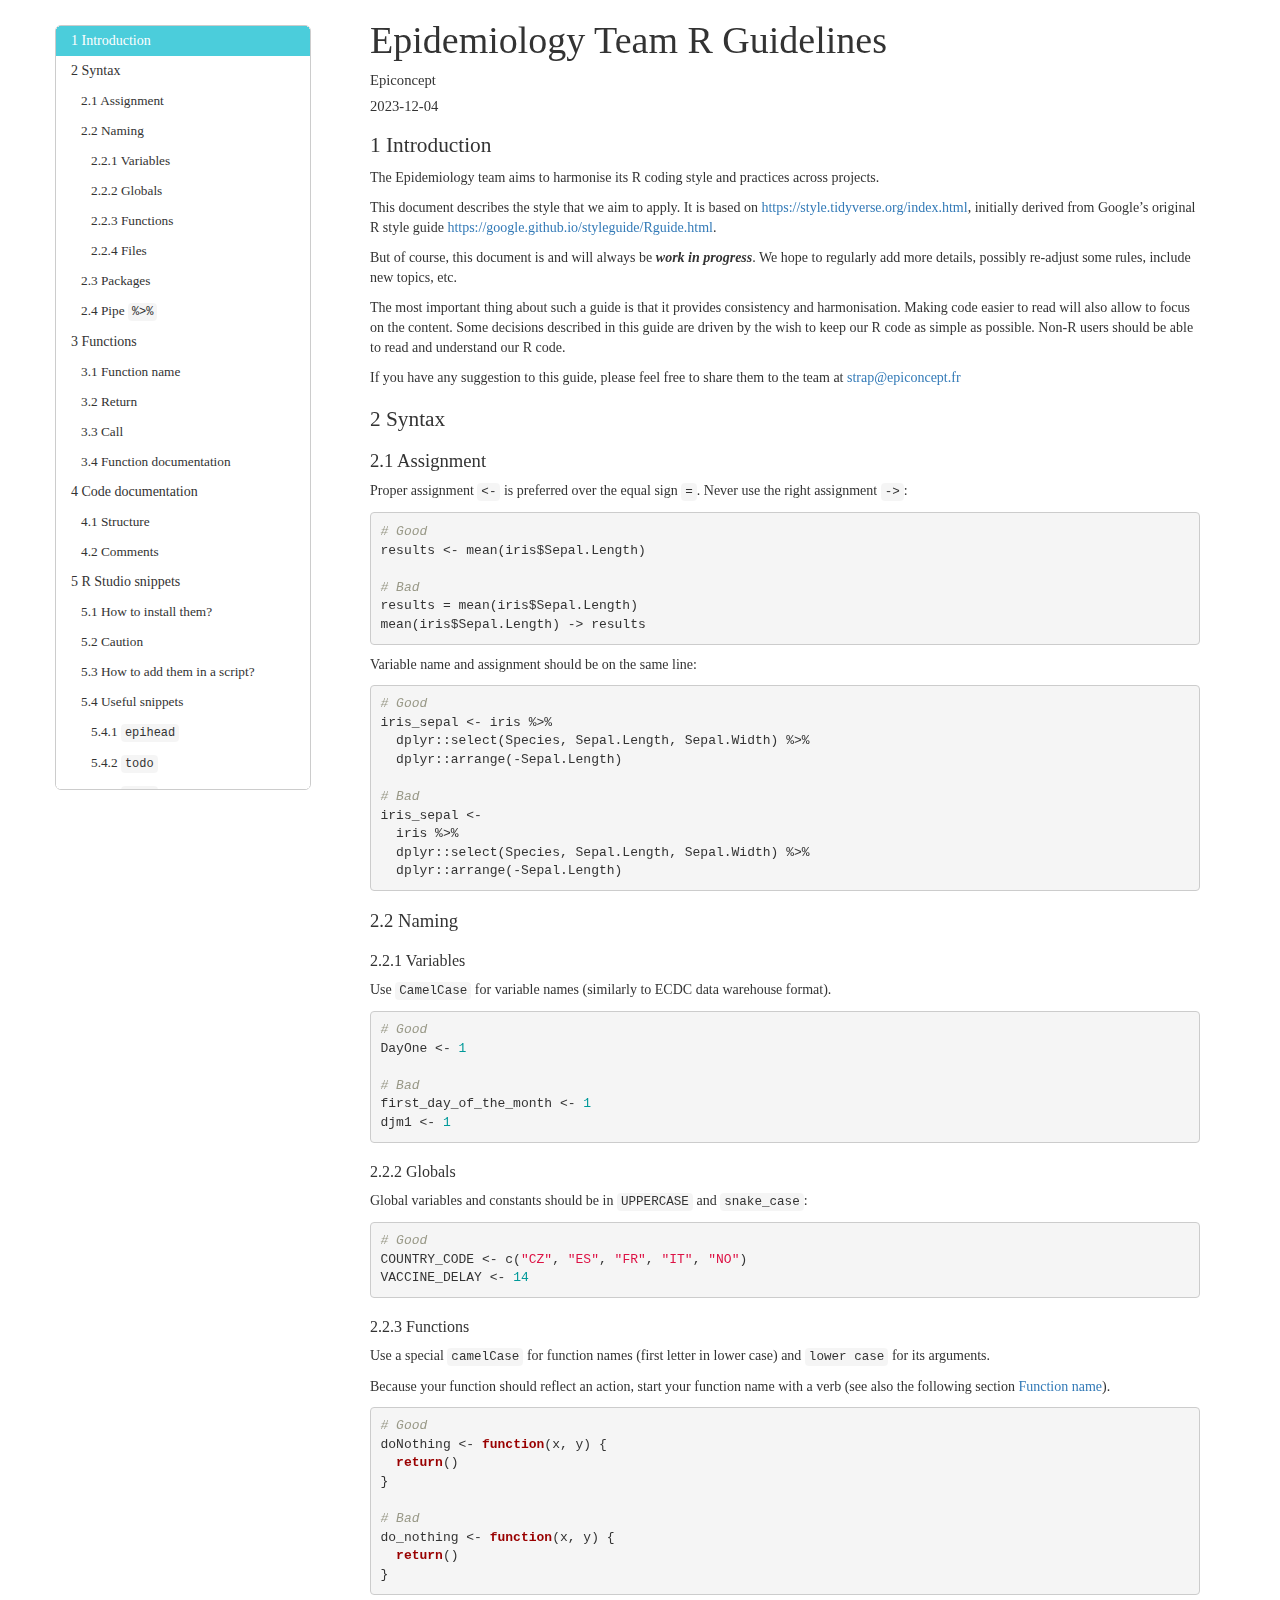
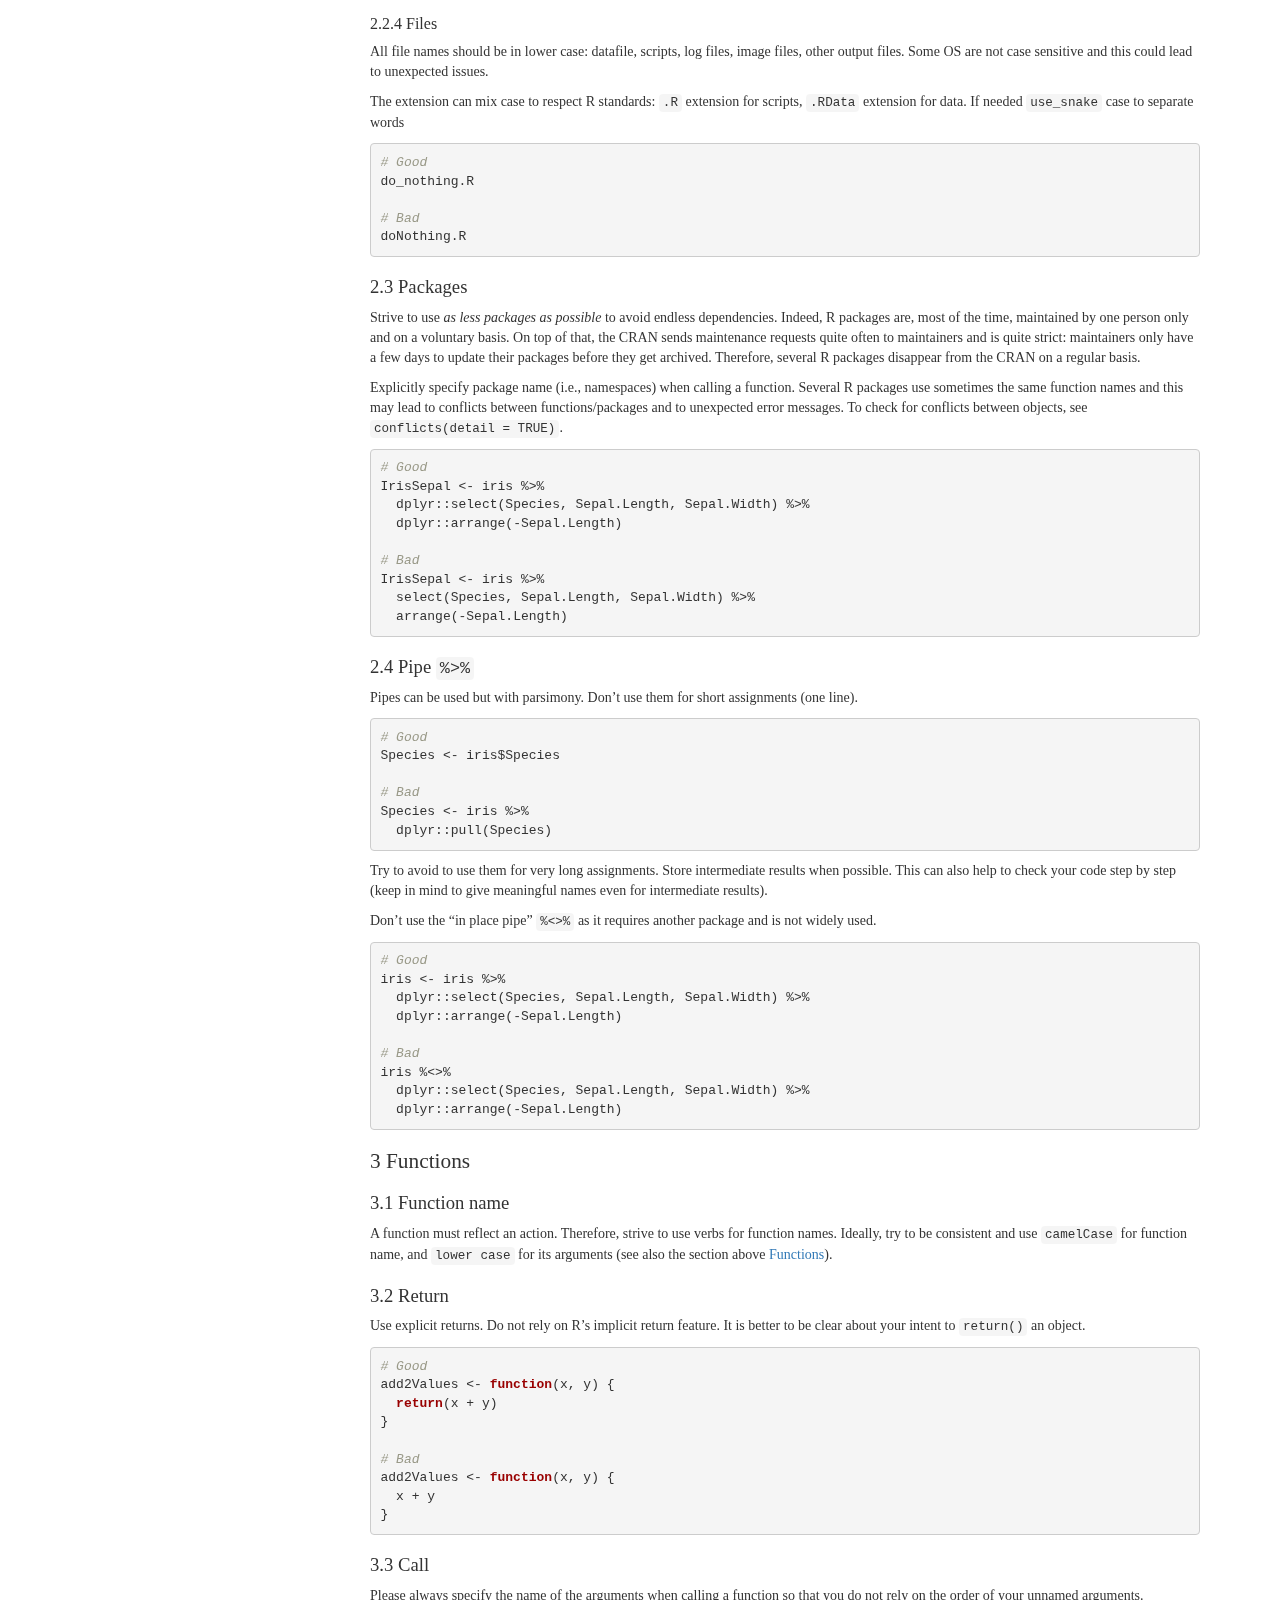
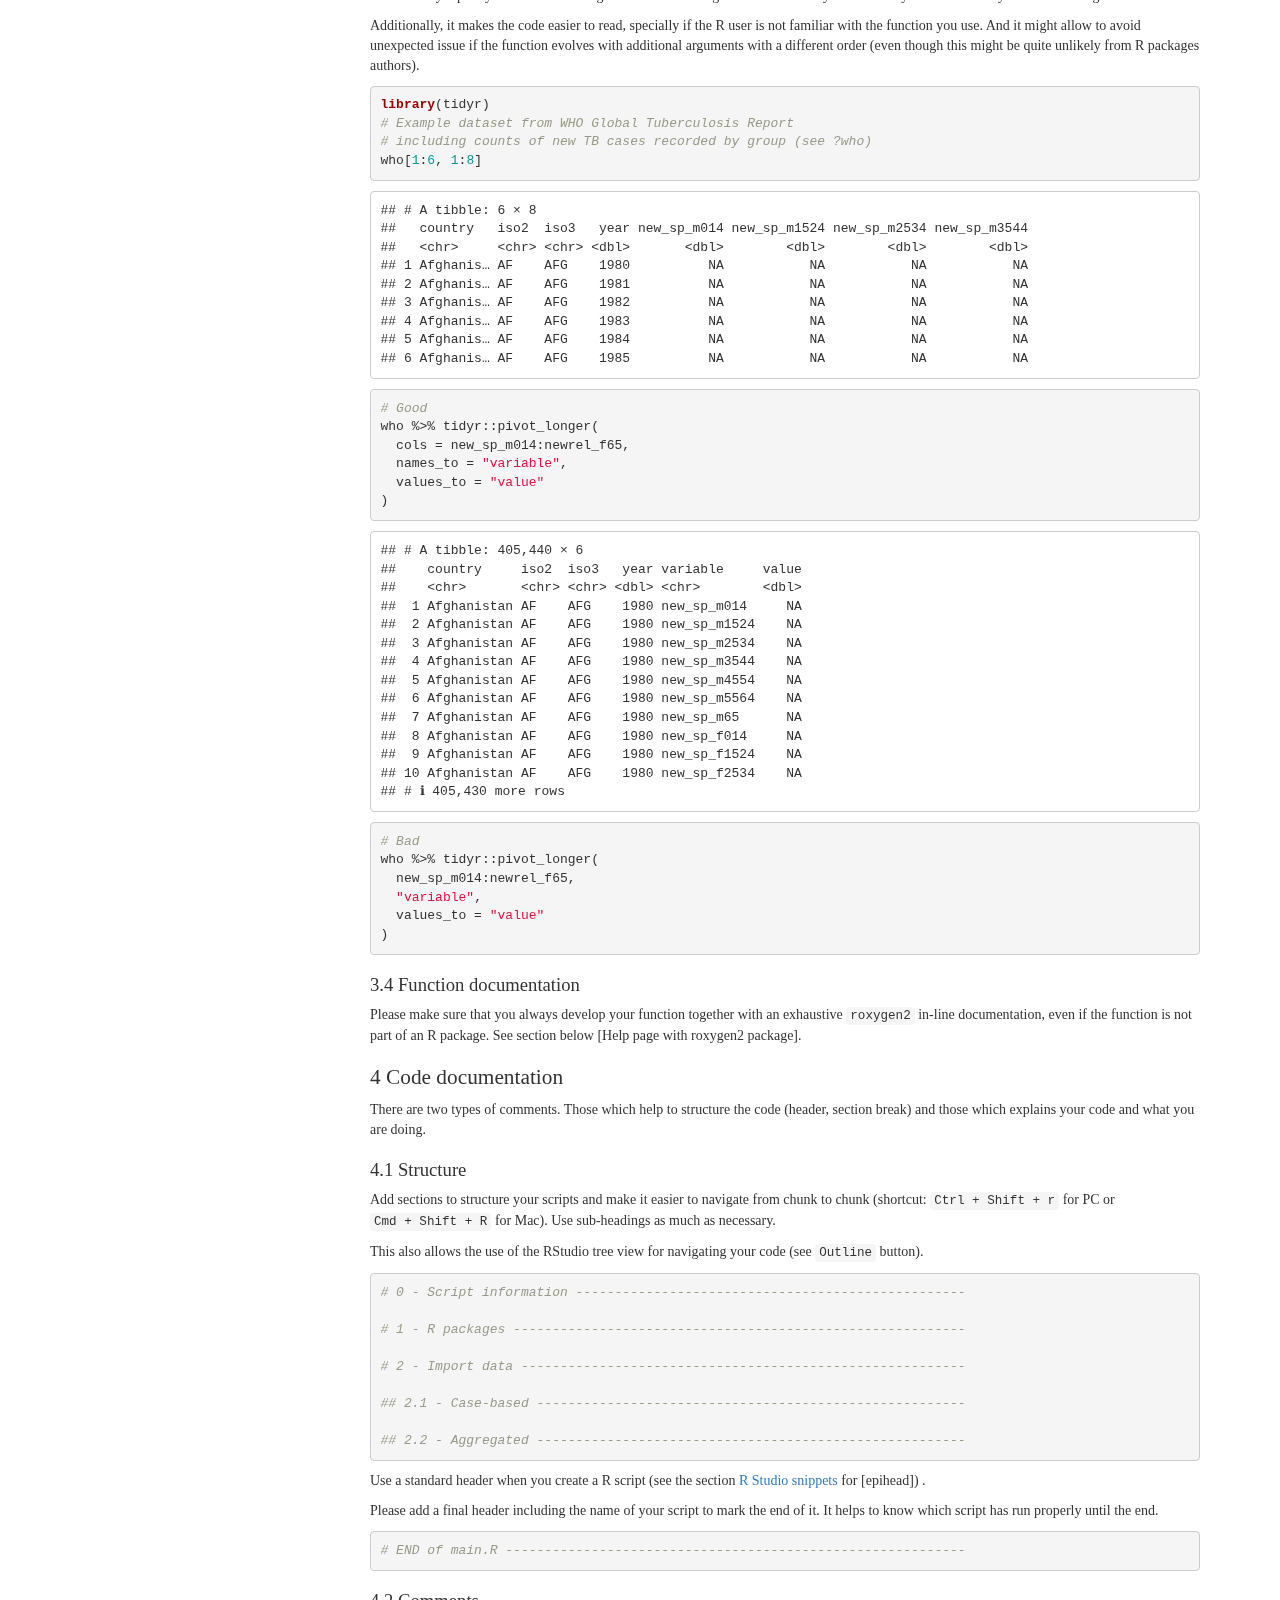
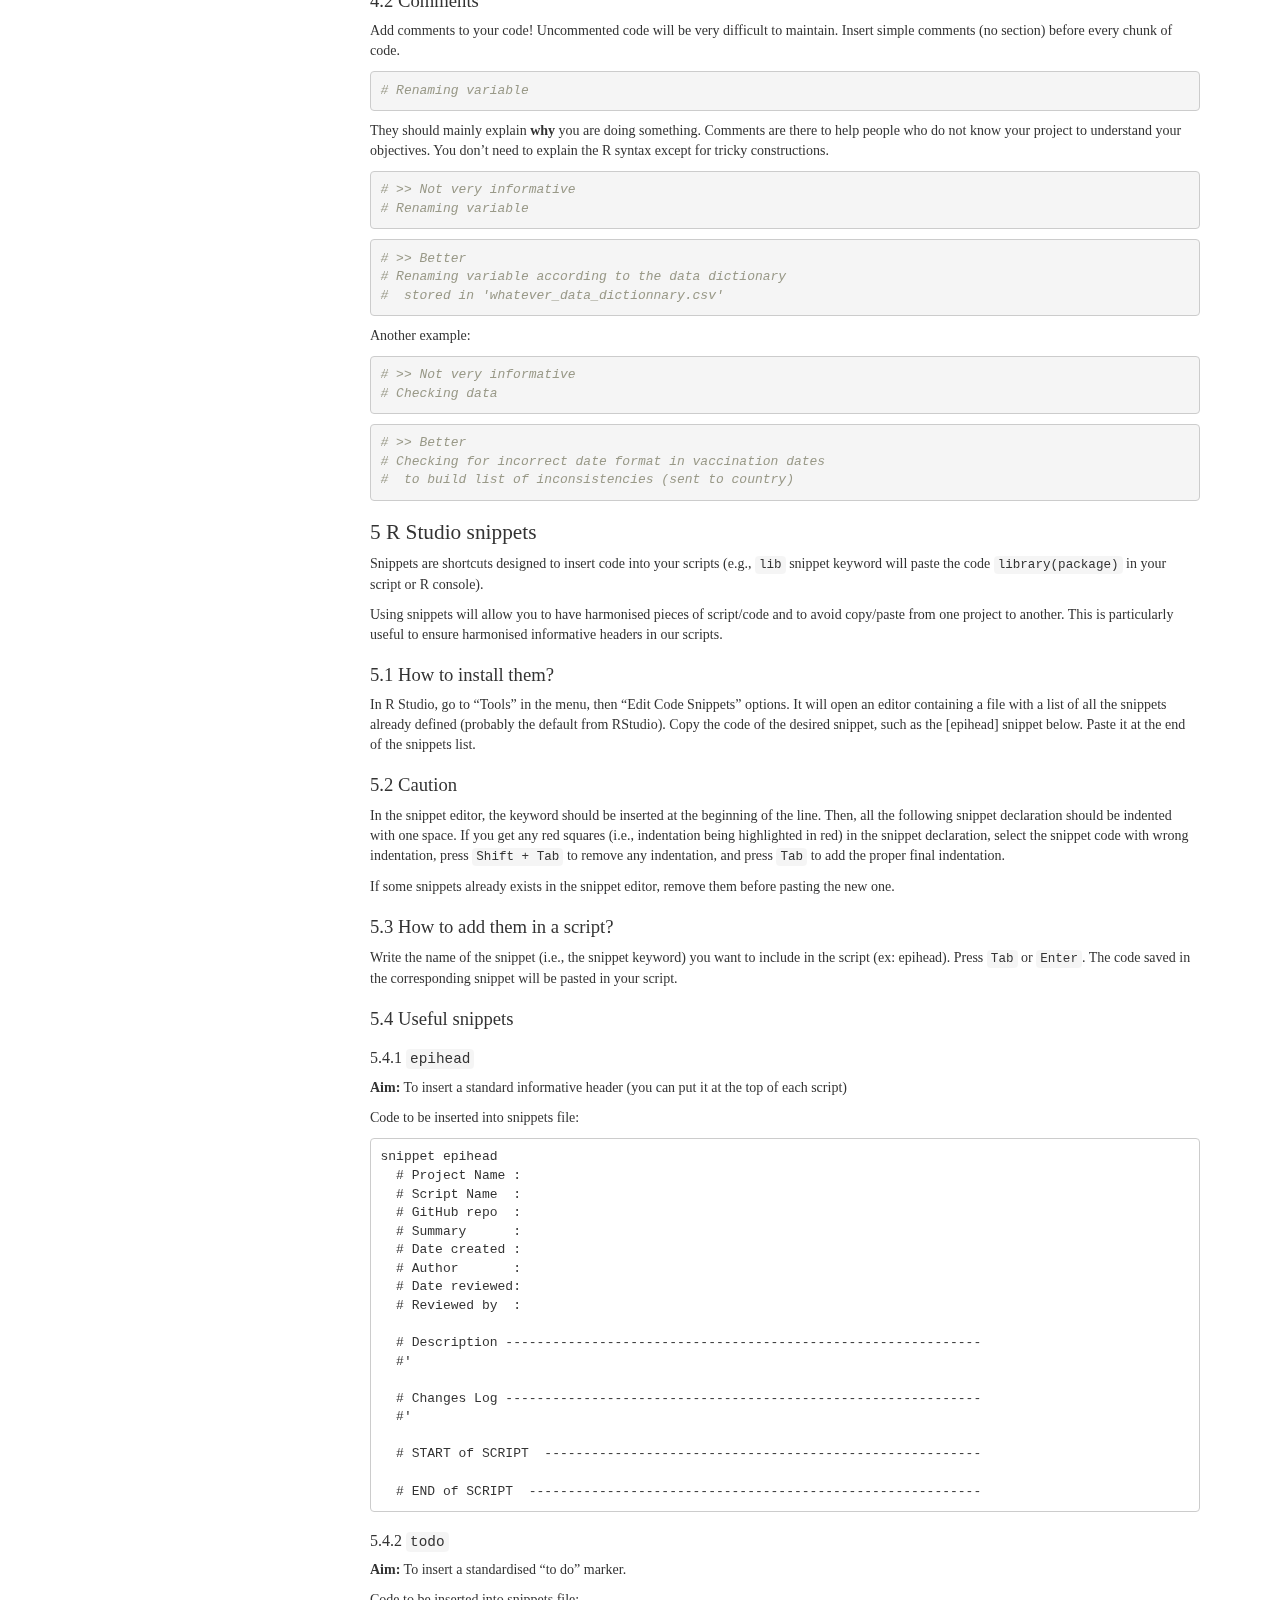
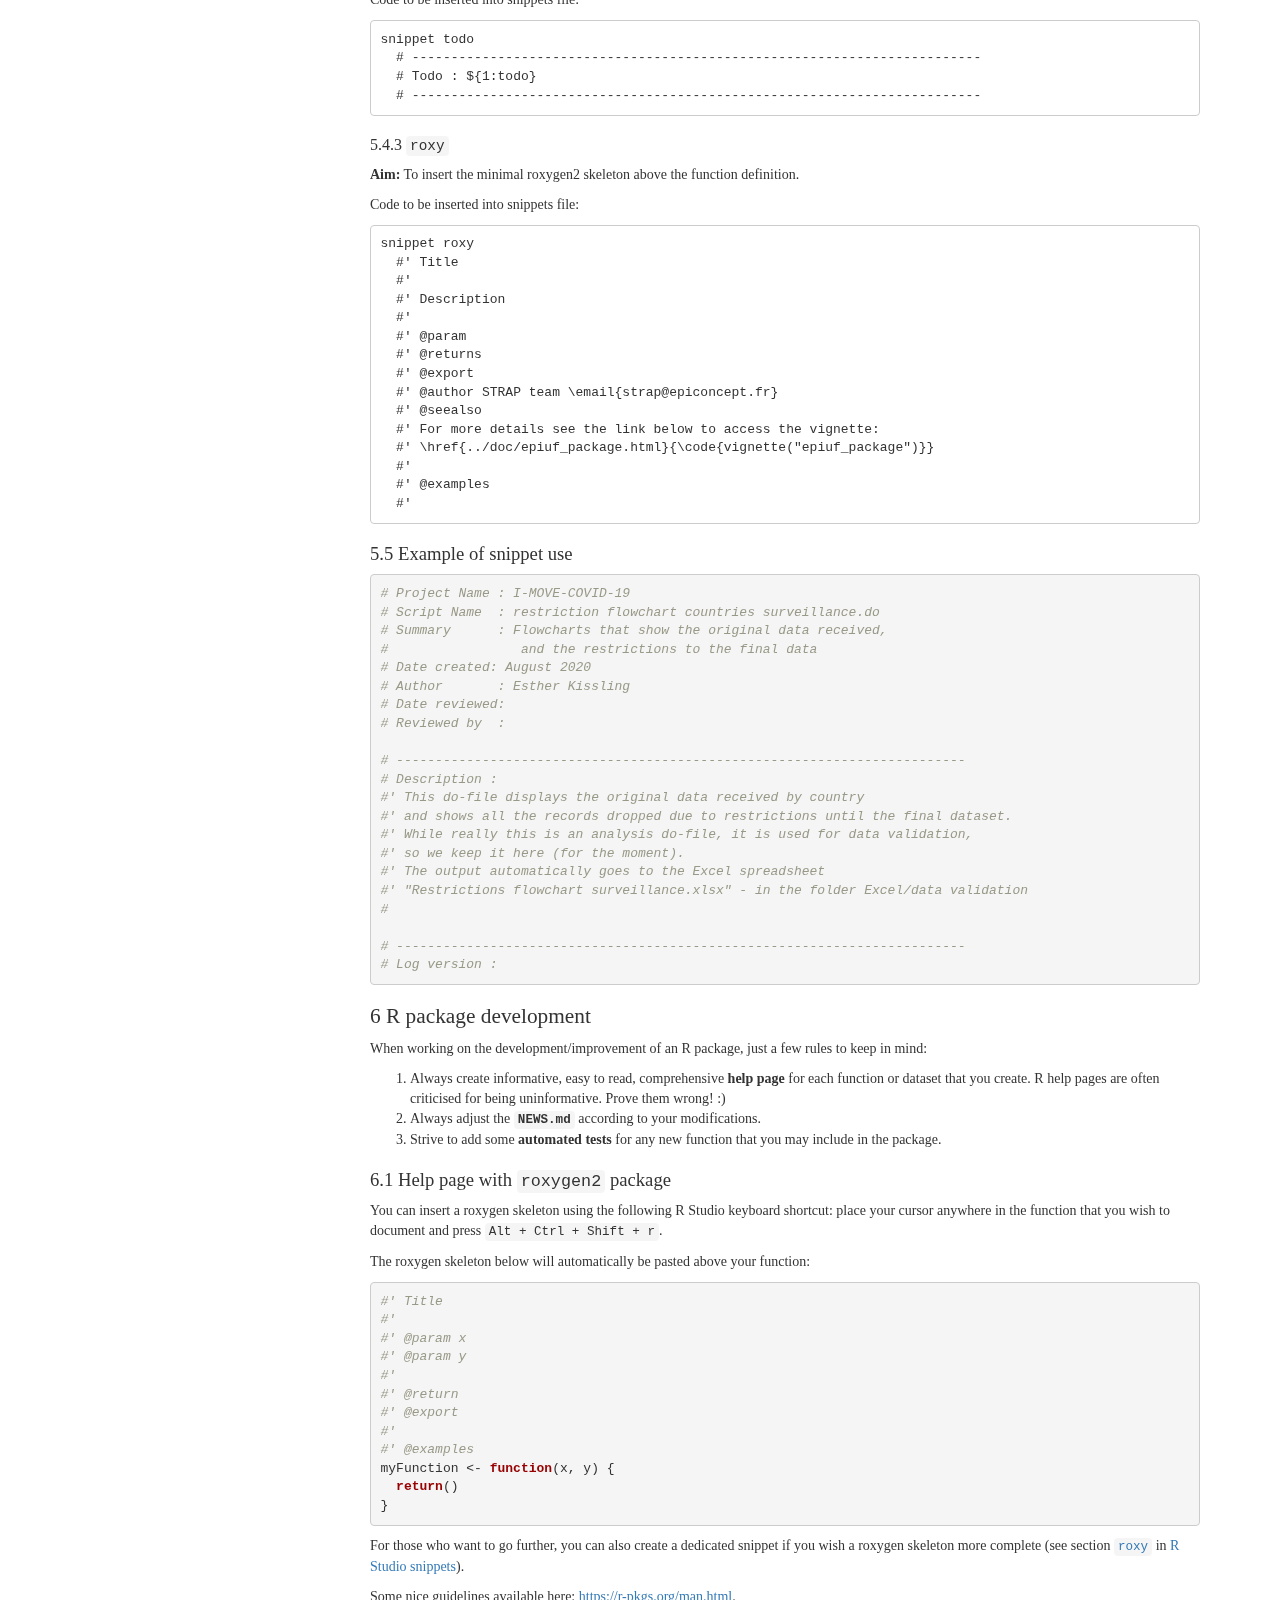
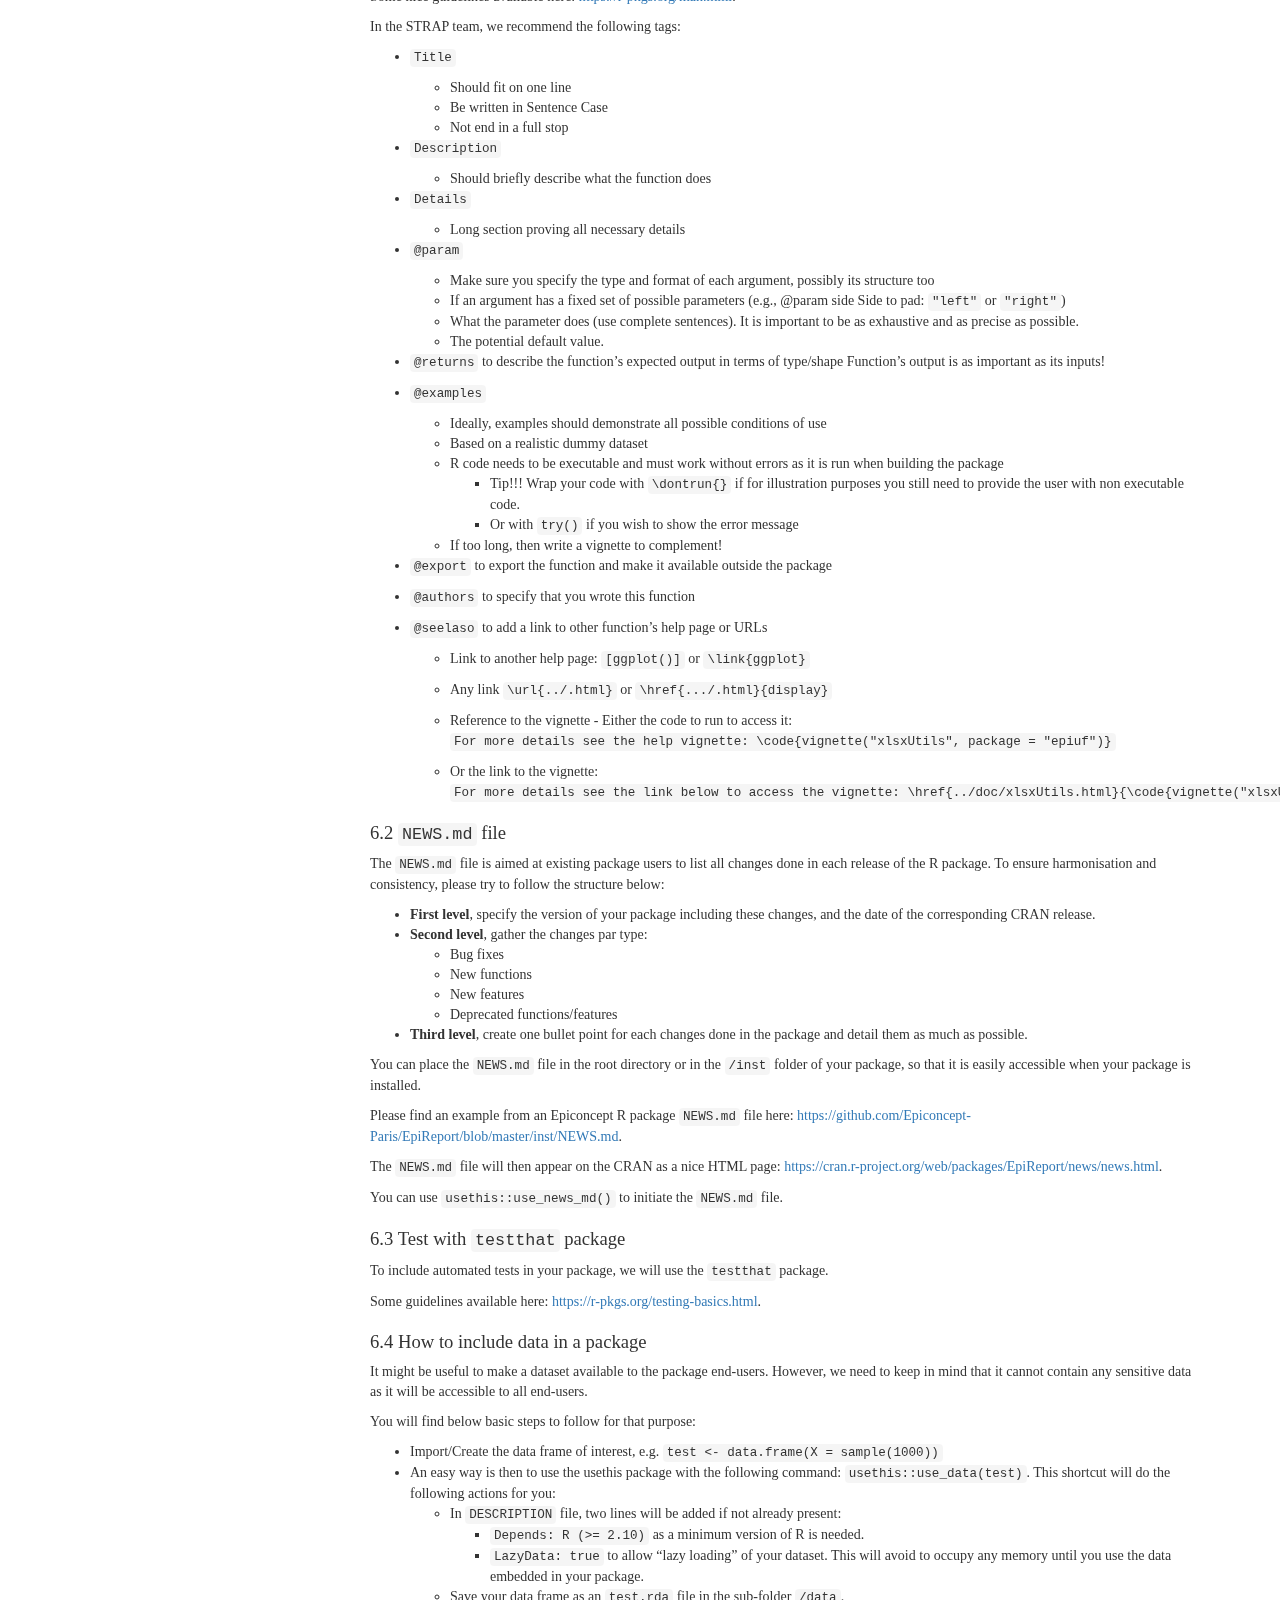
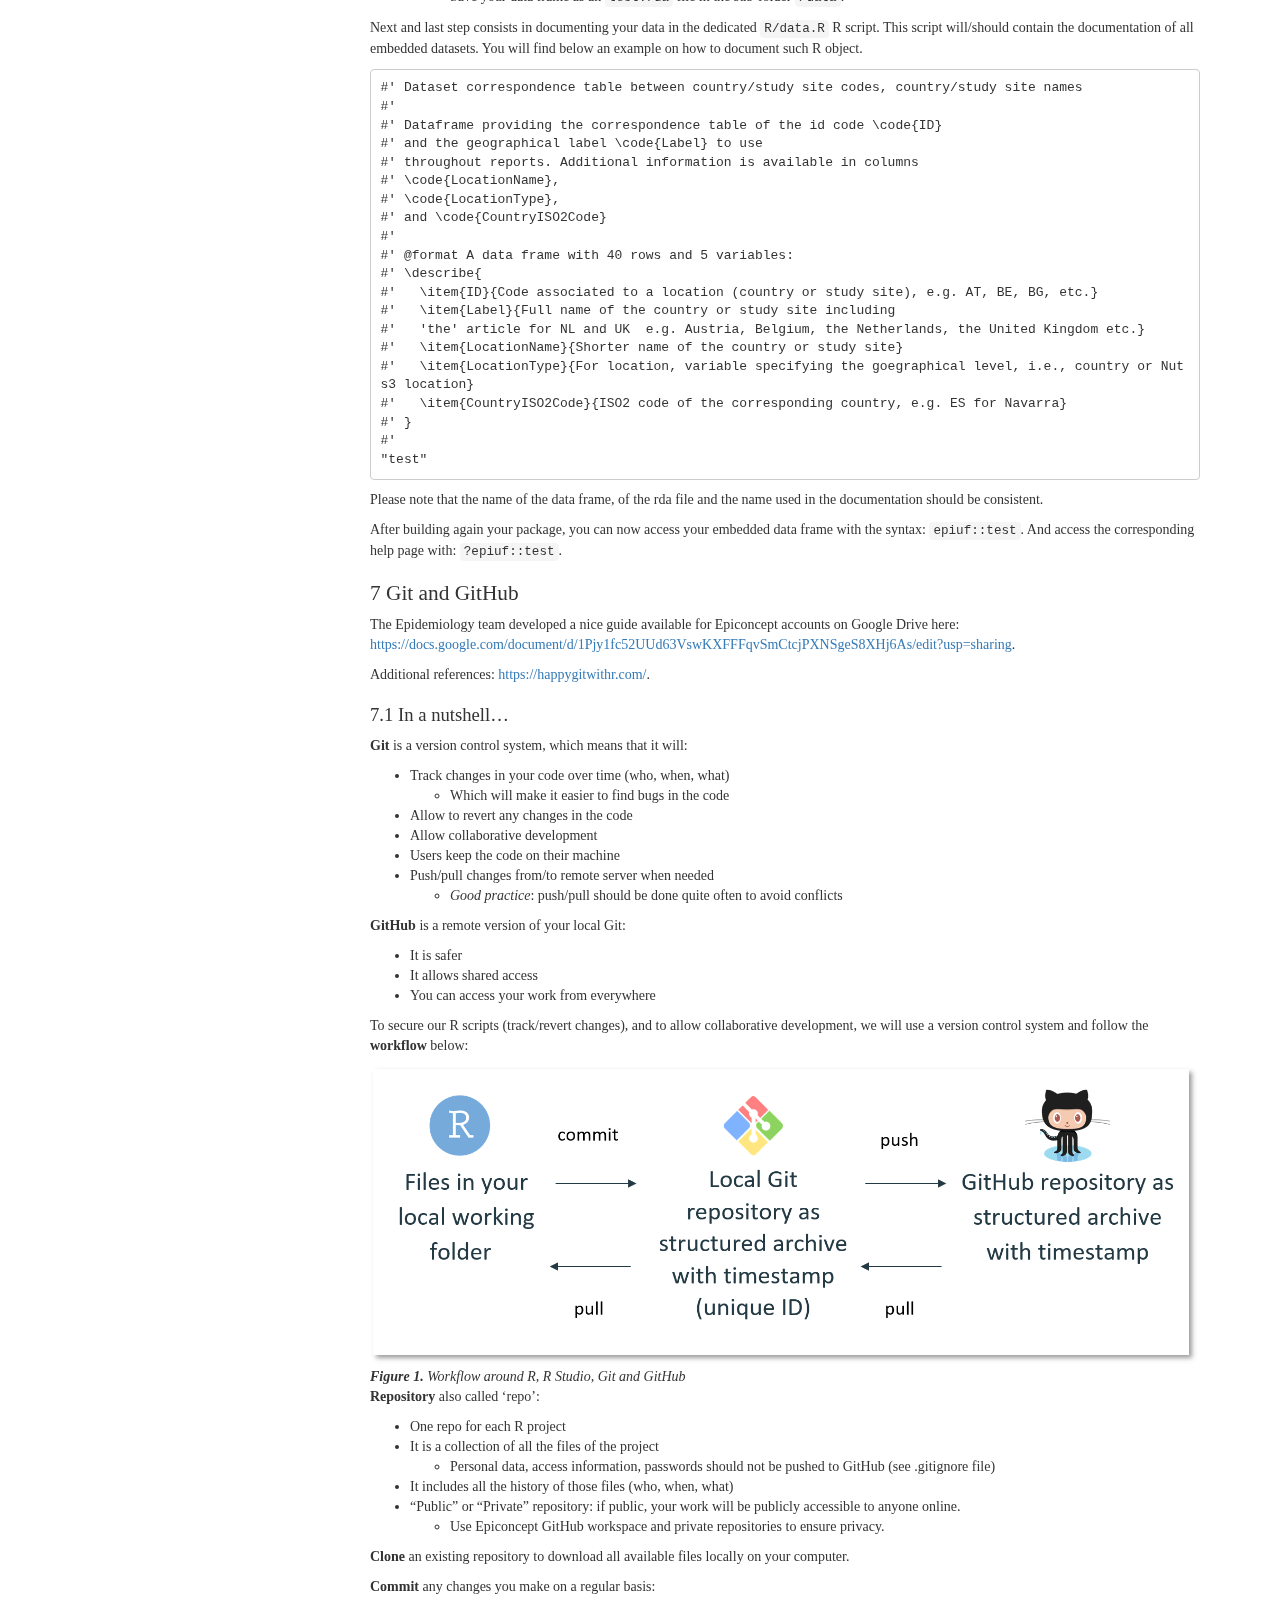
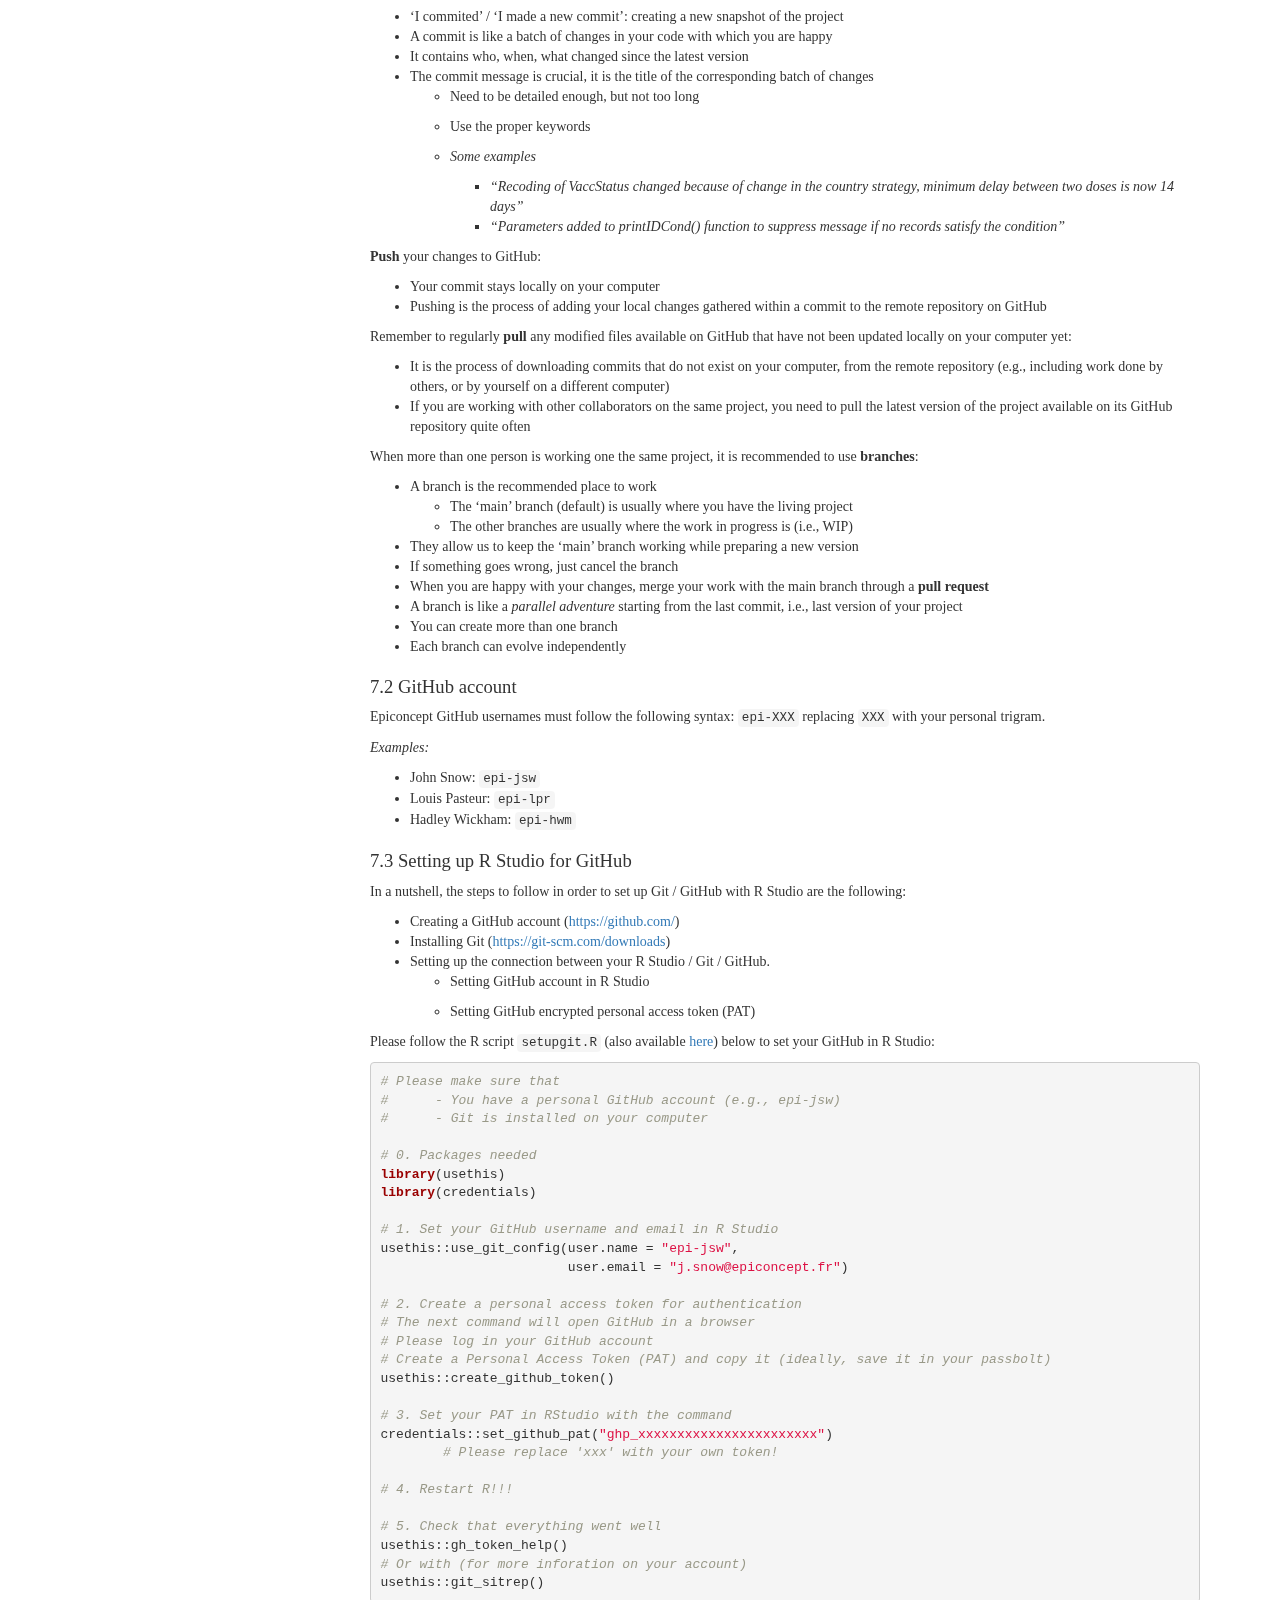
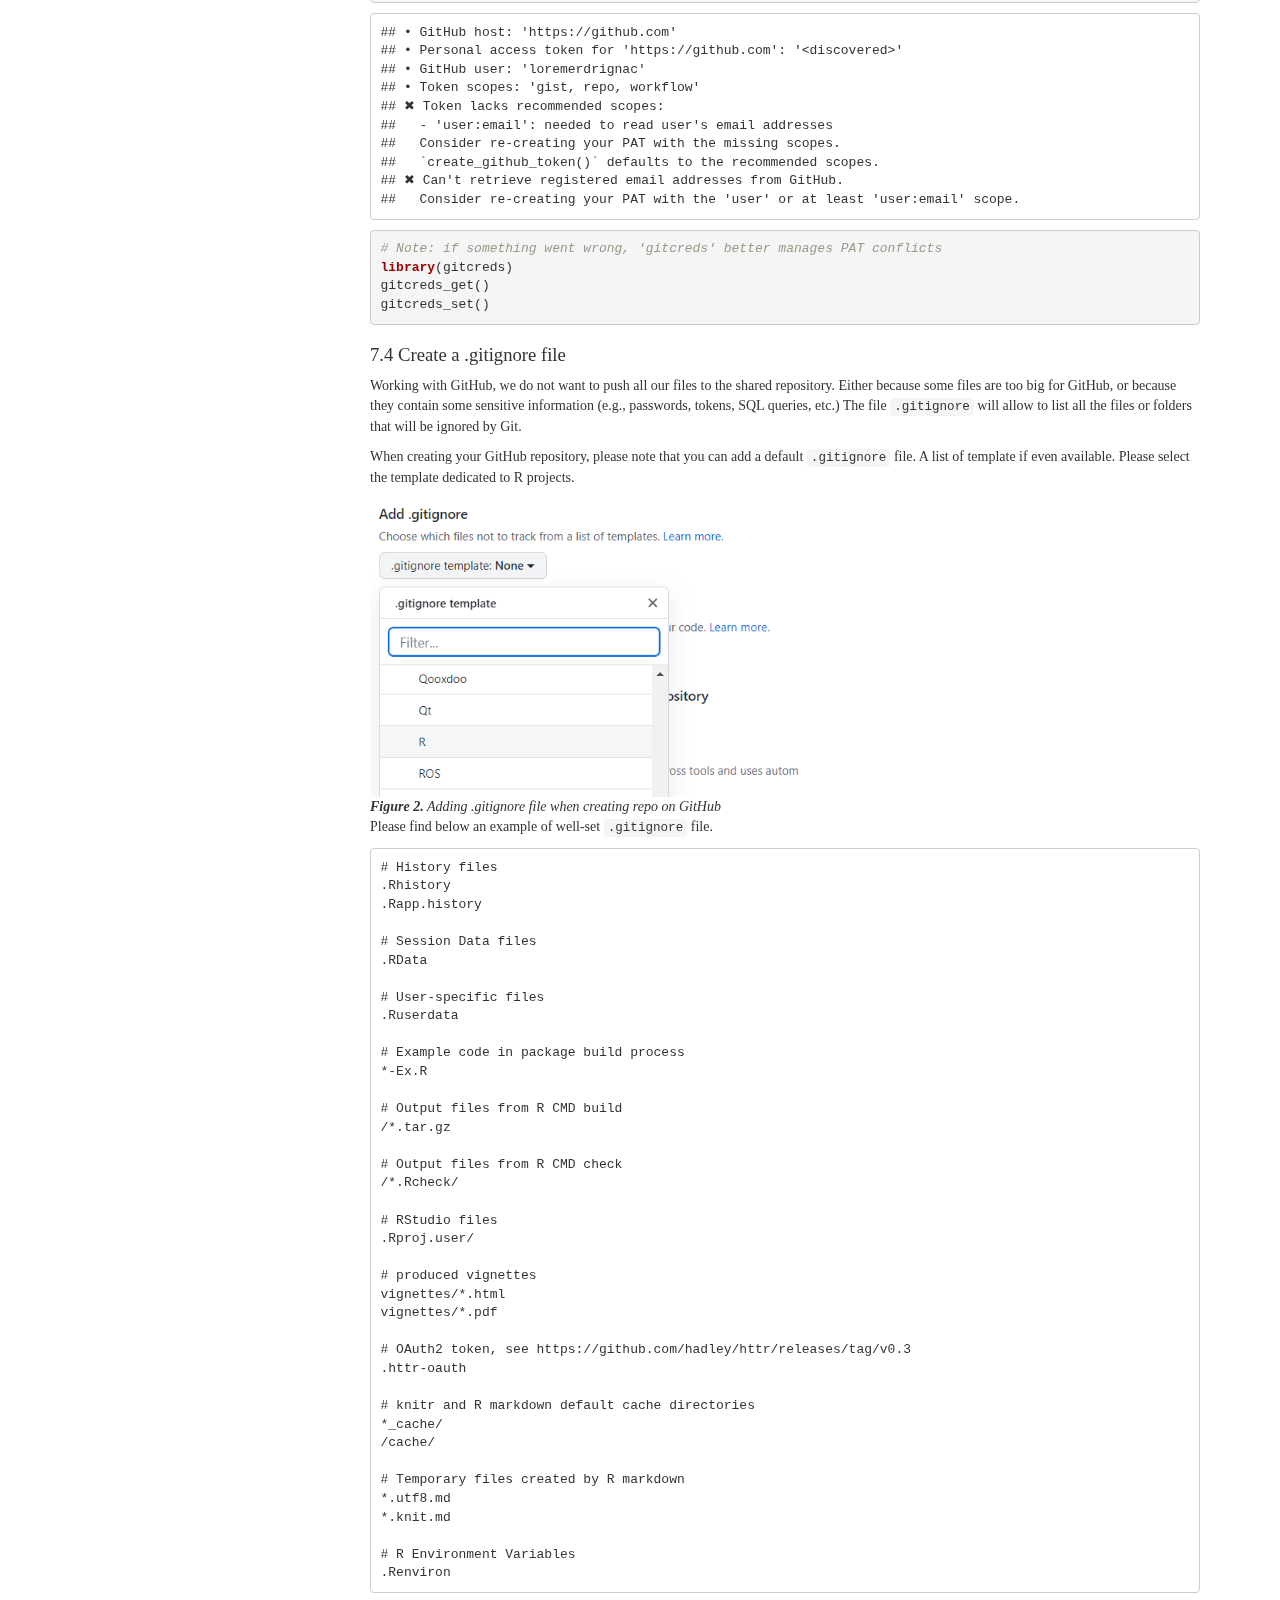
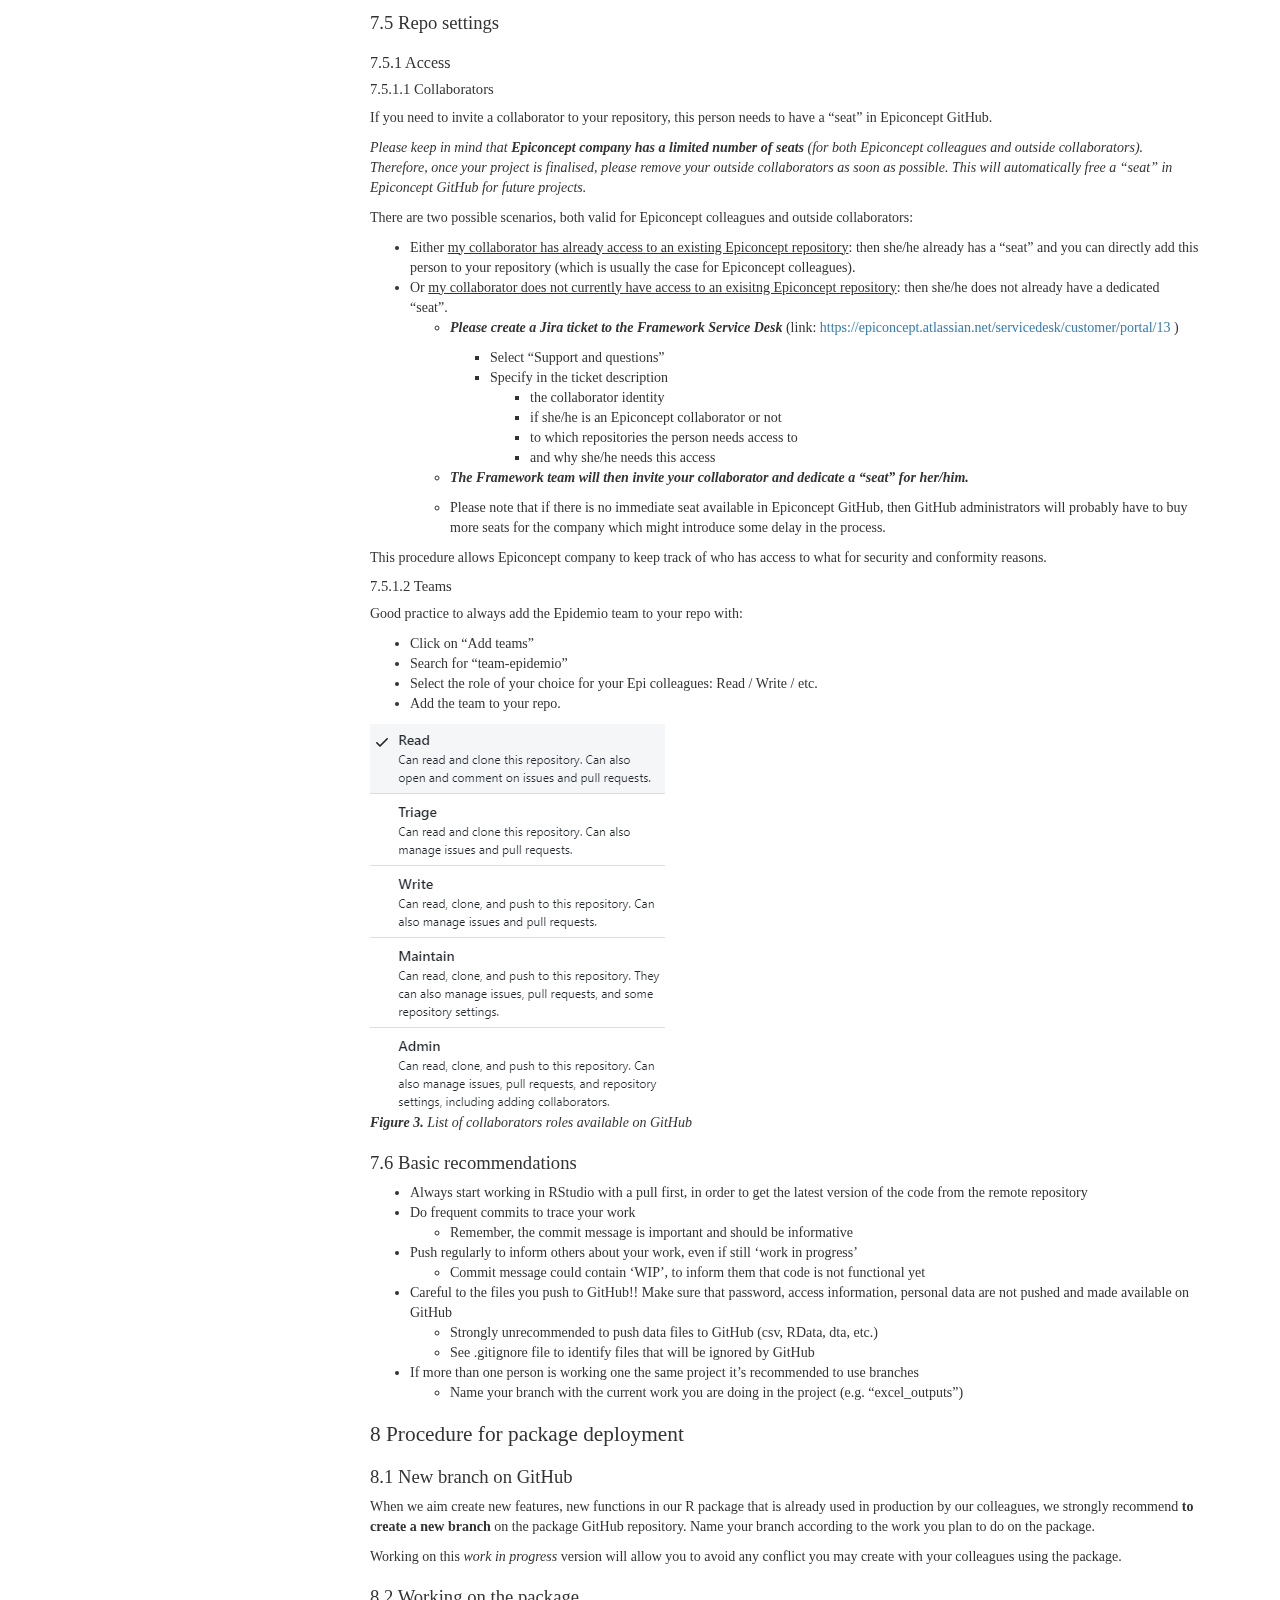
==== commit d5a4e9bb: "Adding README for repo and updating the date of built" ====
--- a/docs/index.html
+++ b/docs/index.html
@@ -11,7 +11,7 @@
 
 <meta name="author" content="Epiconcept" />
 
-<meta name="date" content="2023-04-19" />
+<meta name="date" content="2023-12-04" />
 
 <title>Epidemiology Team R Guidelines</title>
 
@@ -1488,7 +1488,7 @@
 
 <h1 class="title toc-ignore">Epidemiology Team R Guidelines</h1>
 <h4 class="author">Epiconcept</h4>
-<h4 class="date">2023-04-19</h4>
+<h4 class="date">2023-12-04</h4>
 
 </div>
 
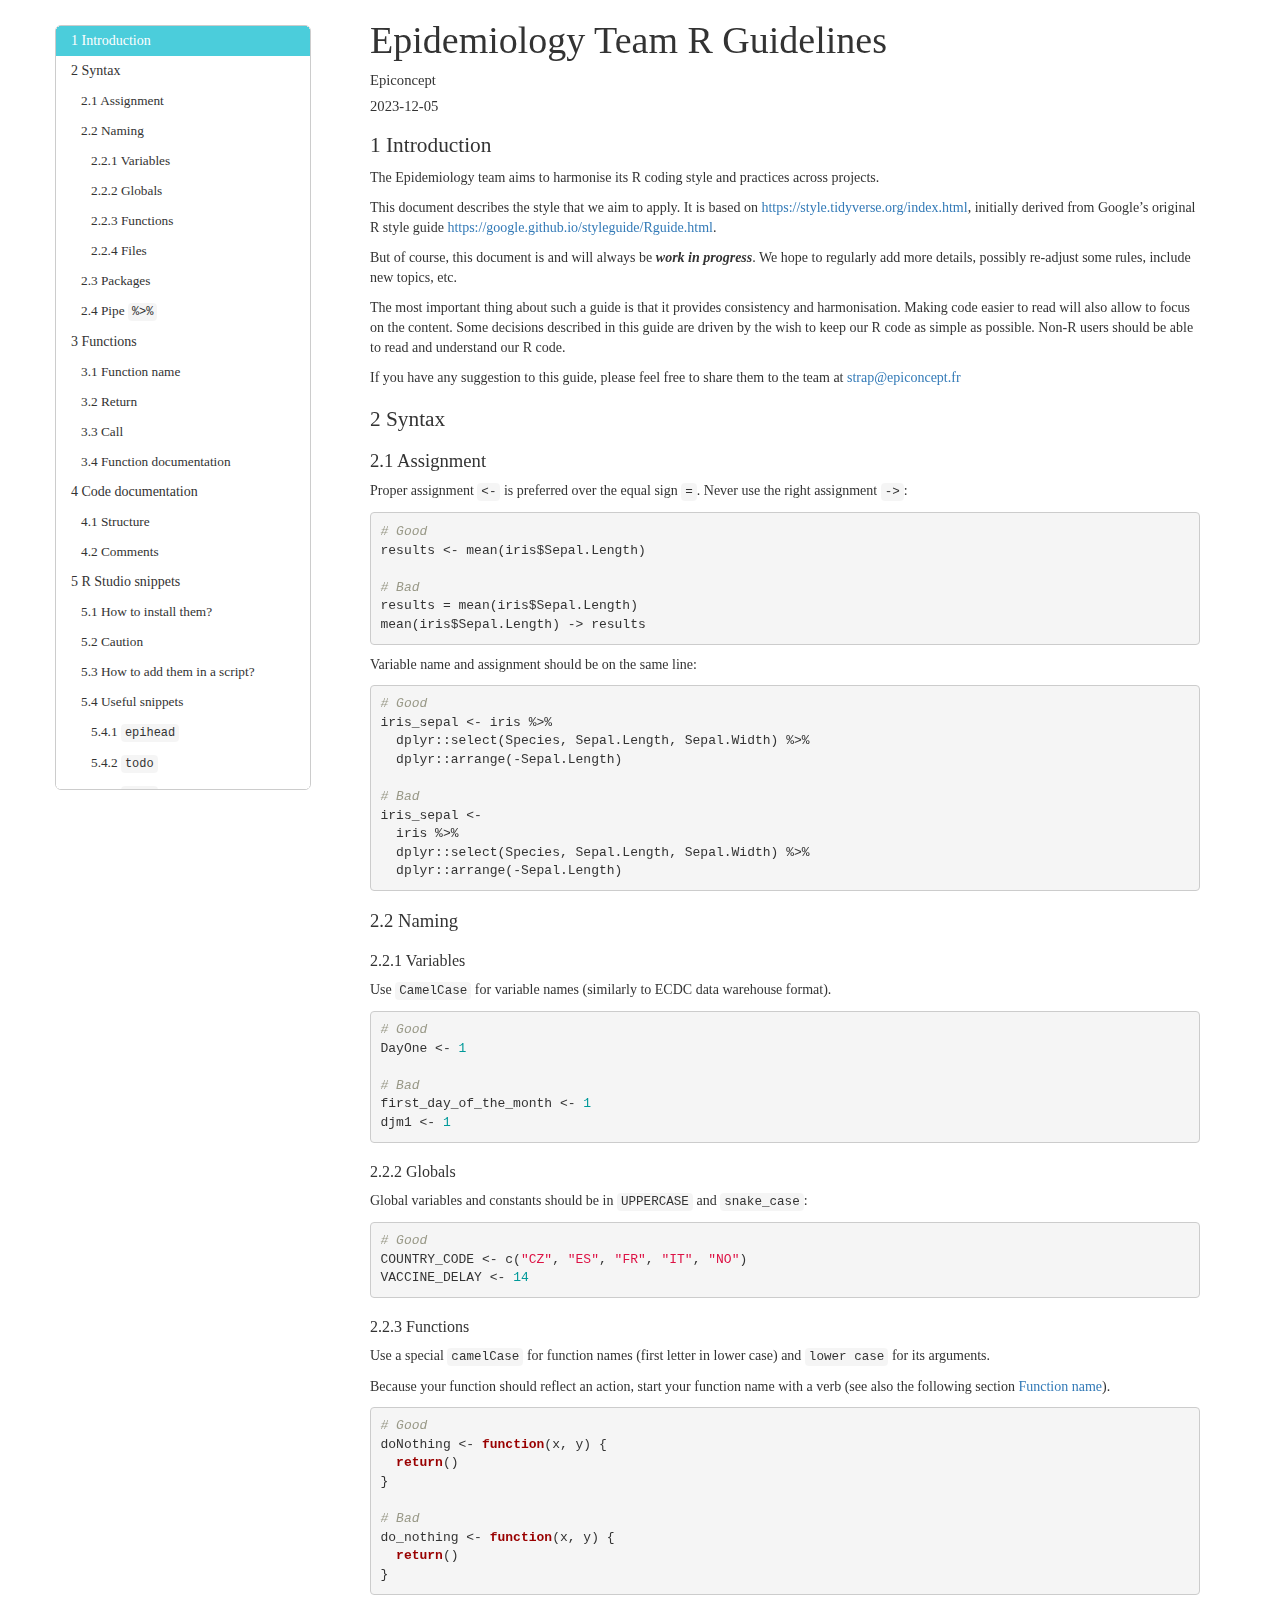
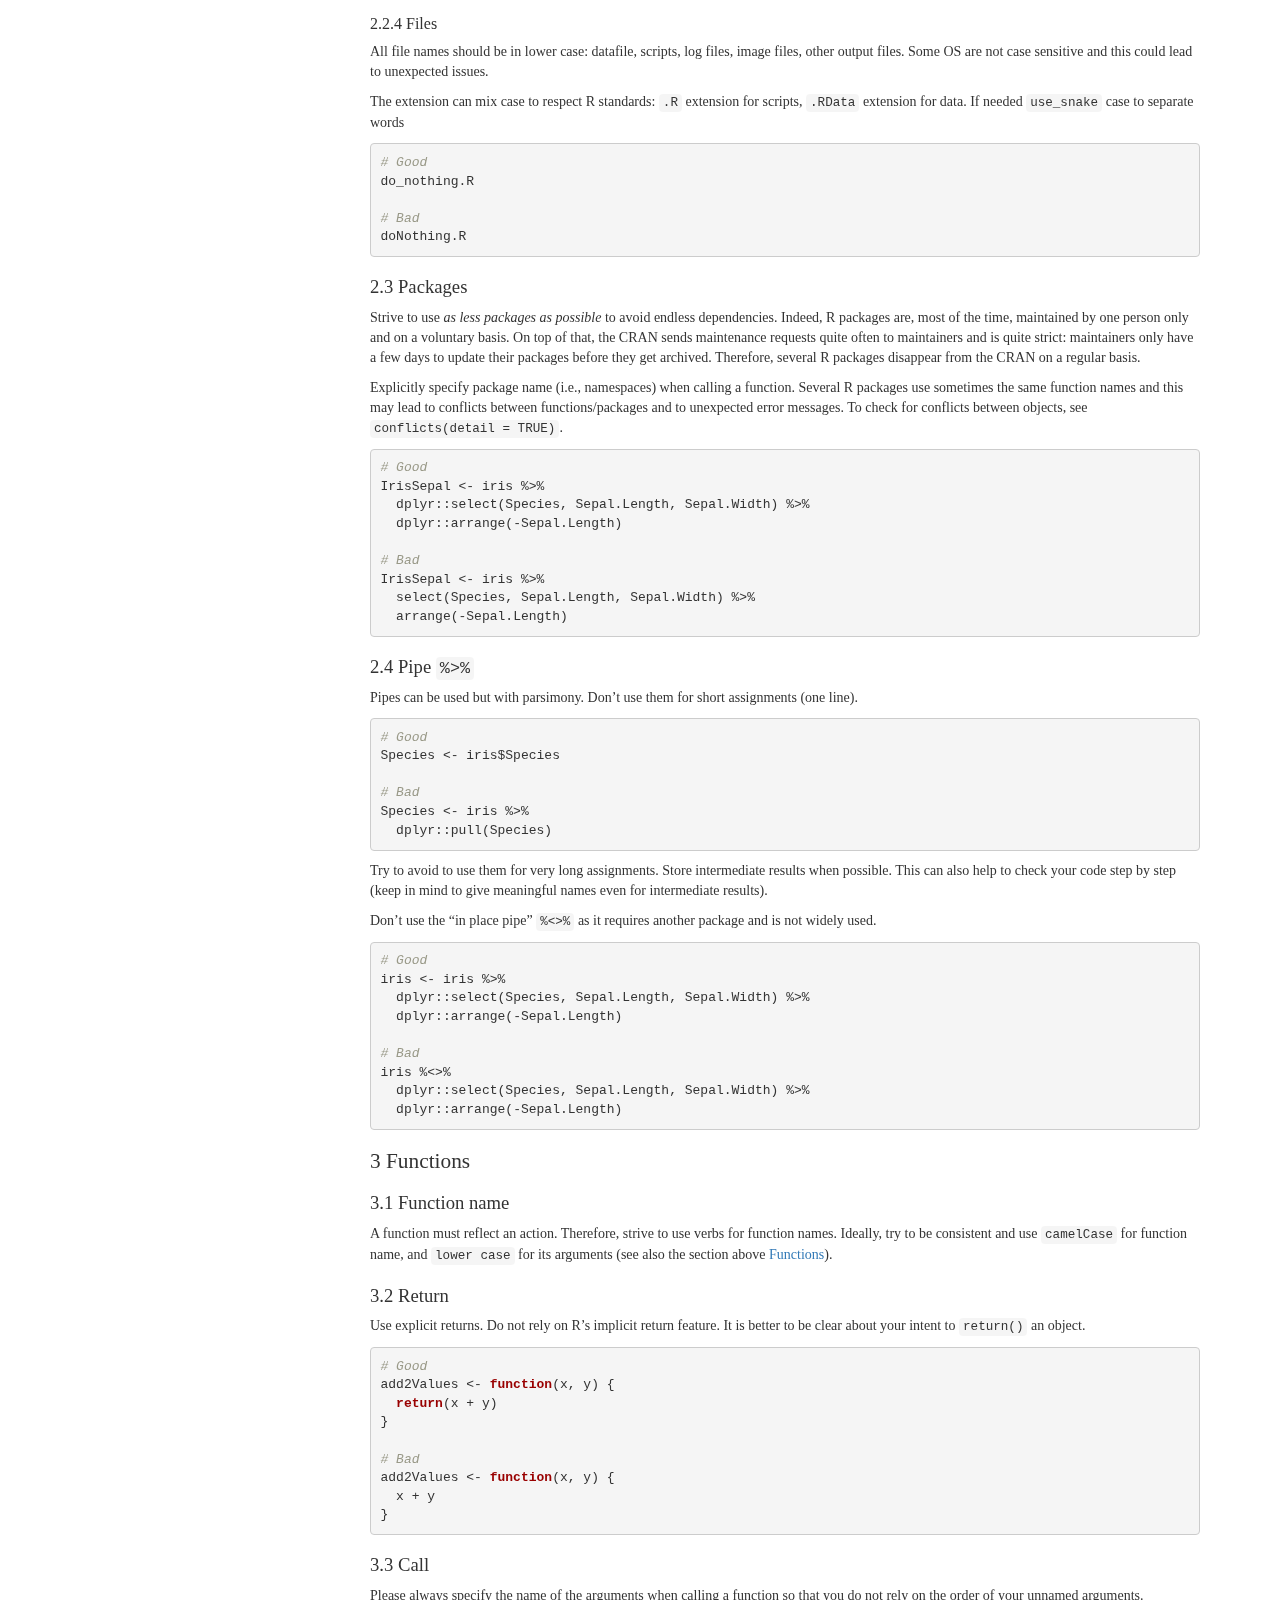
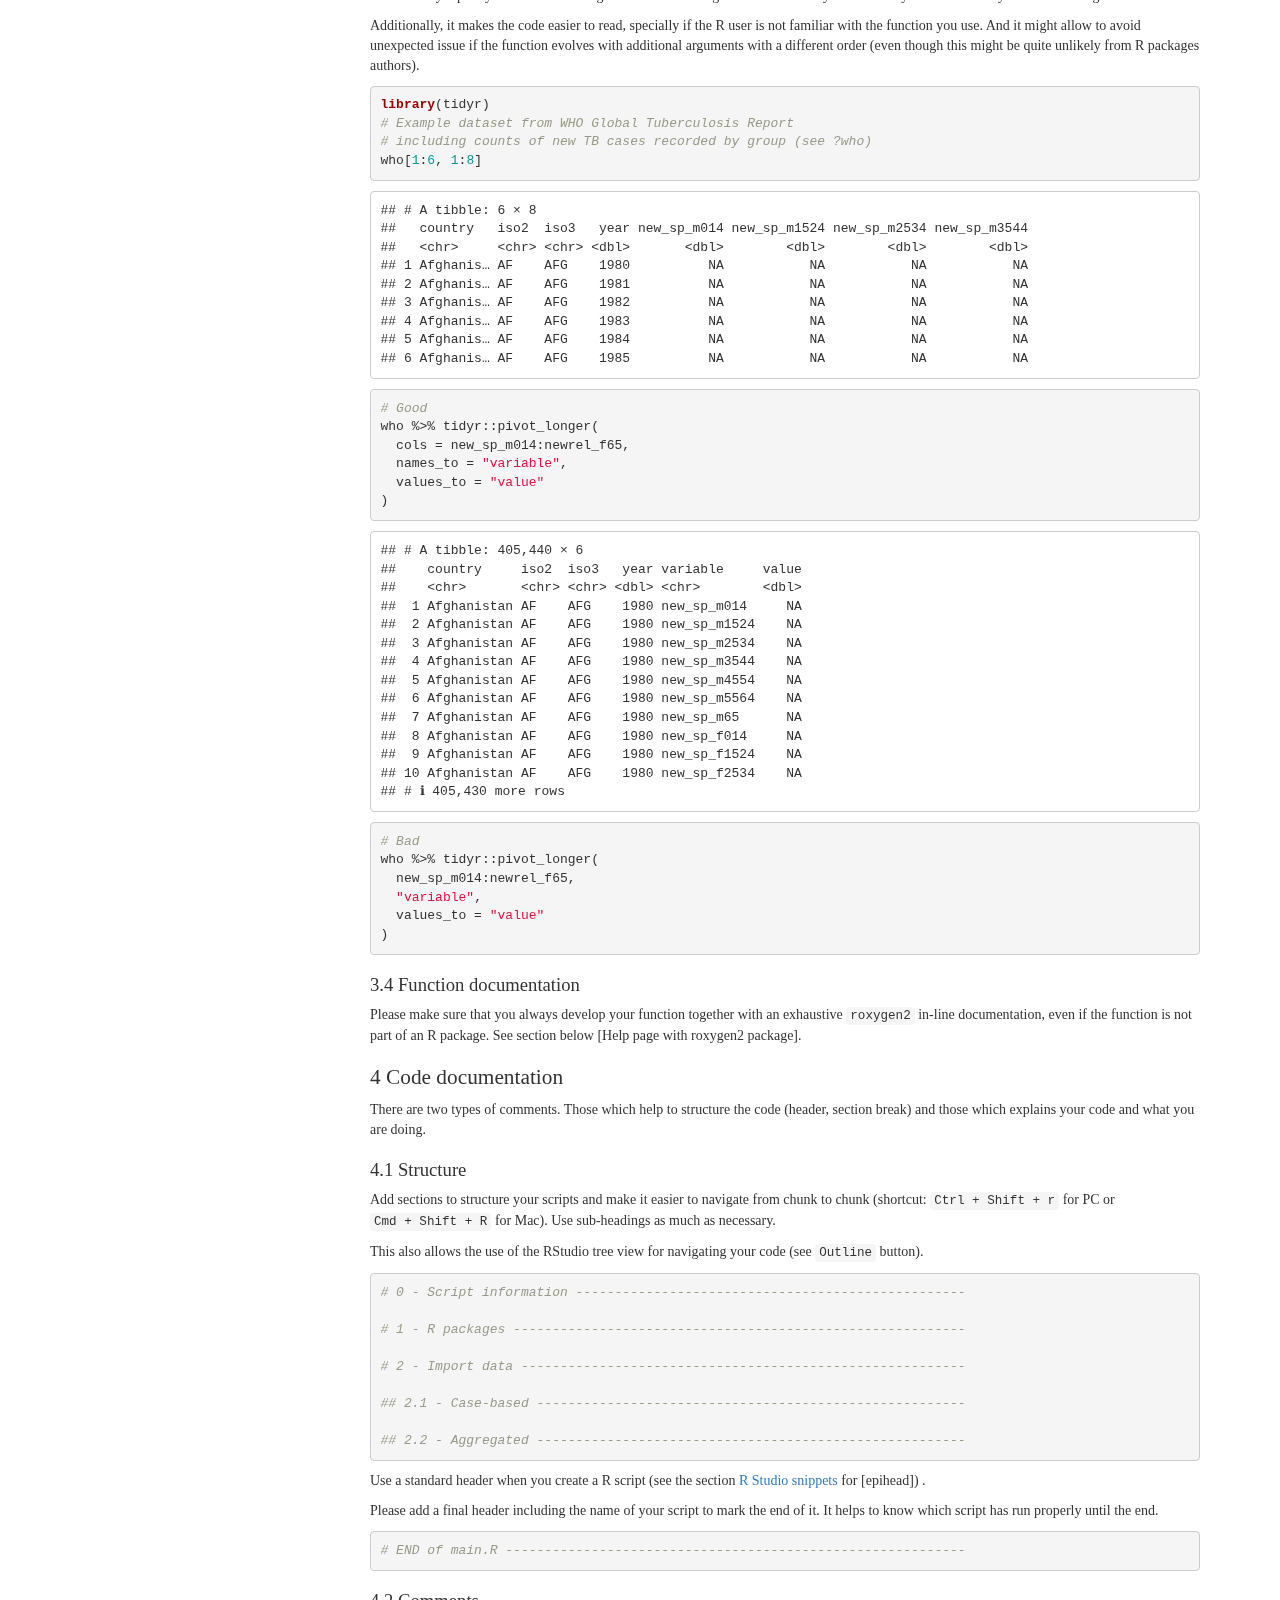
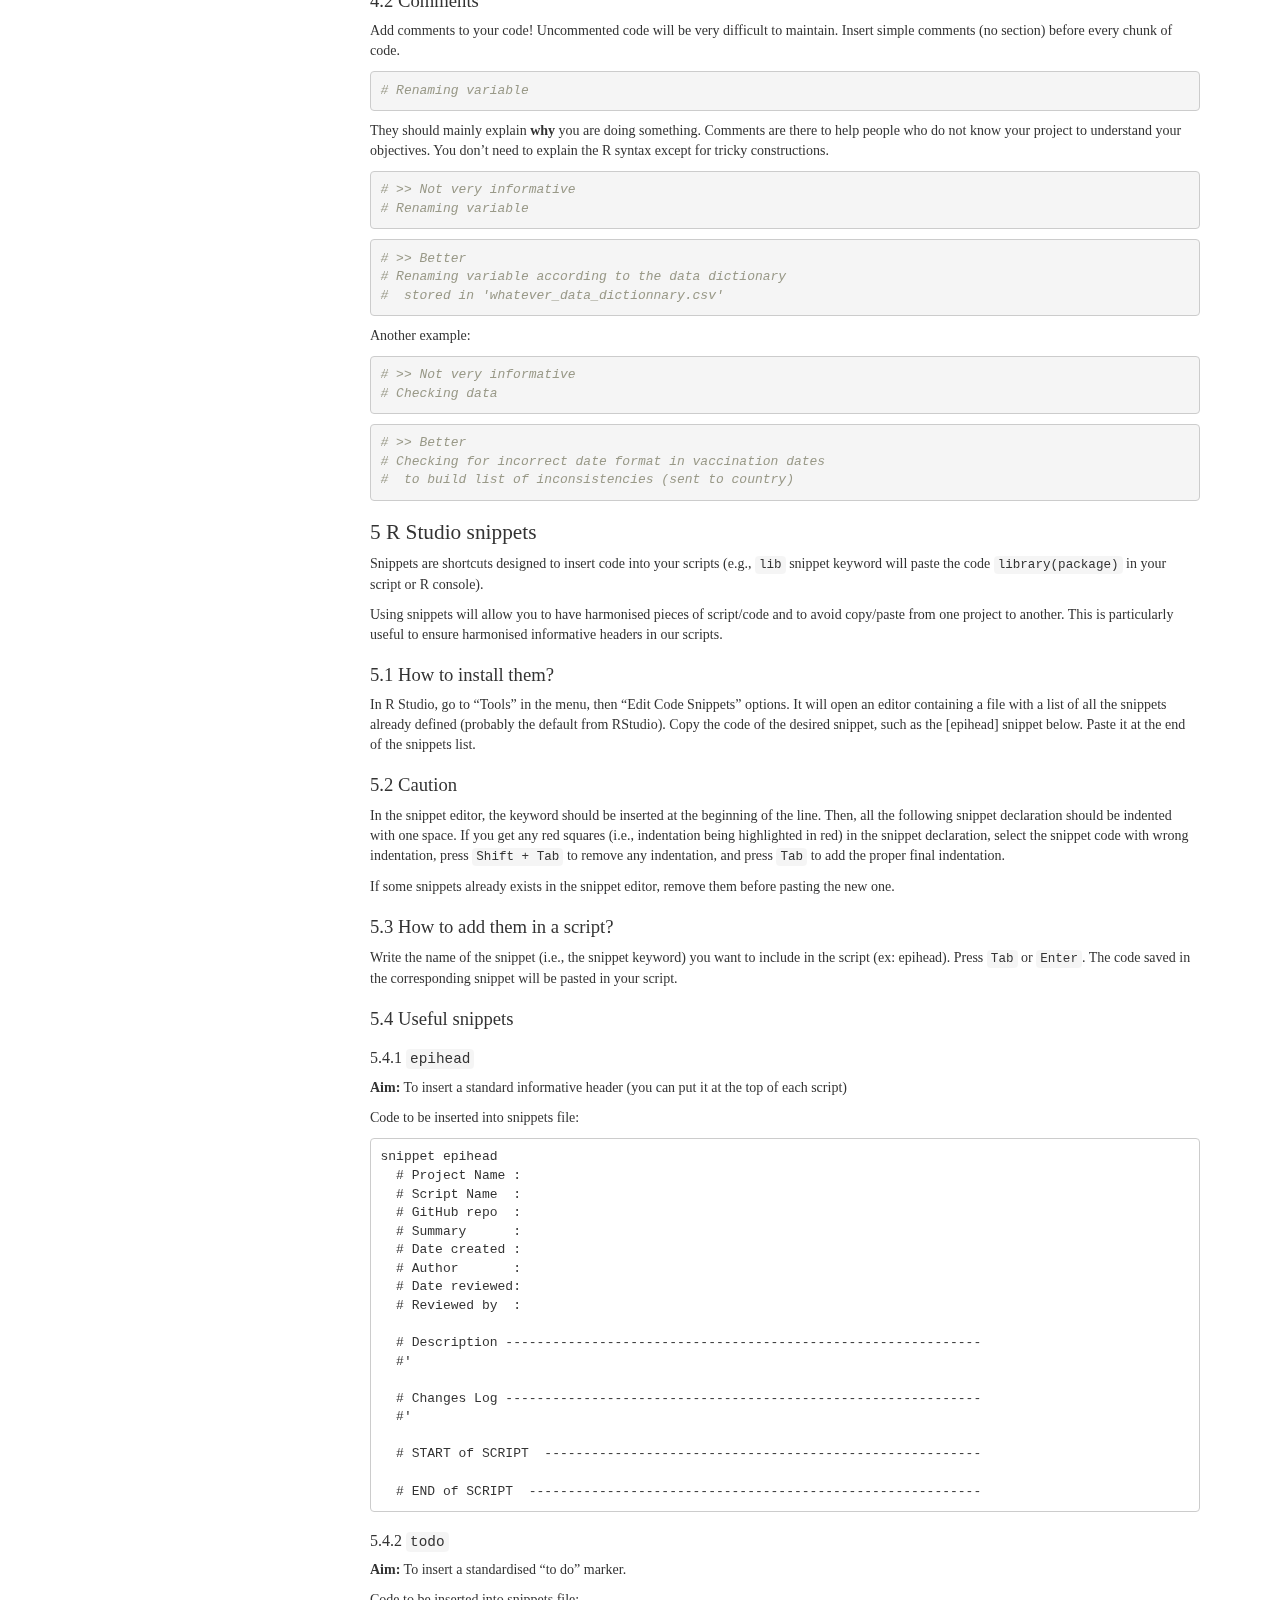
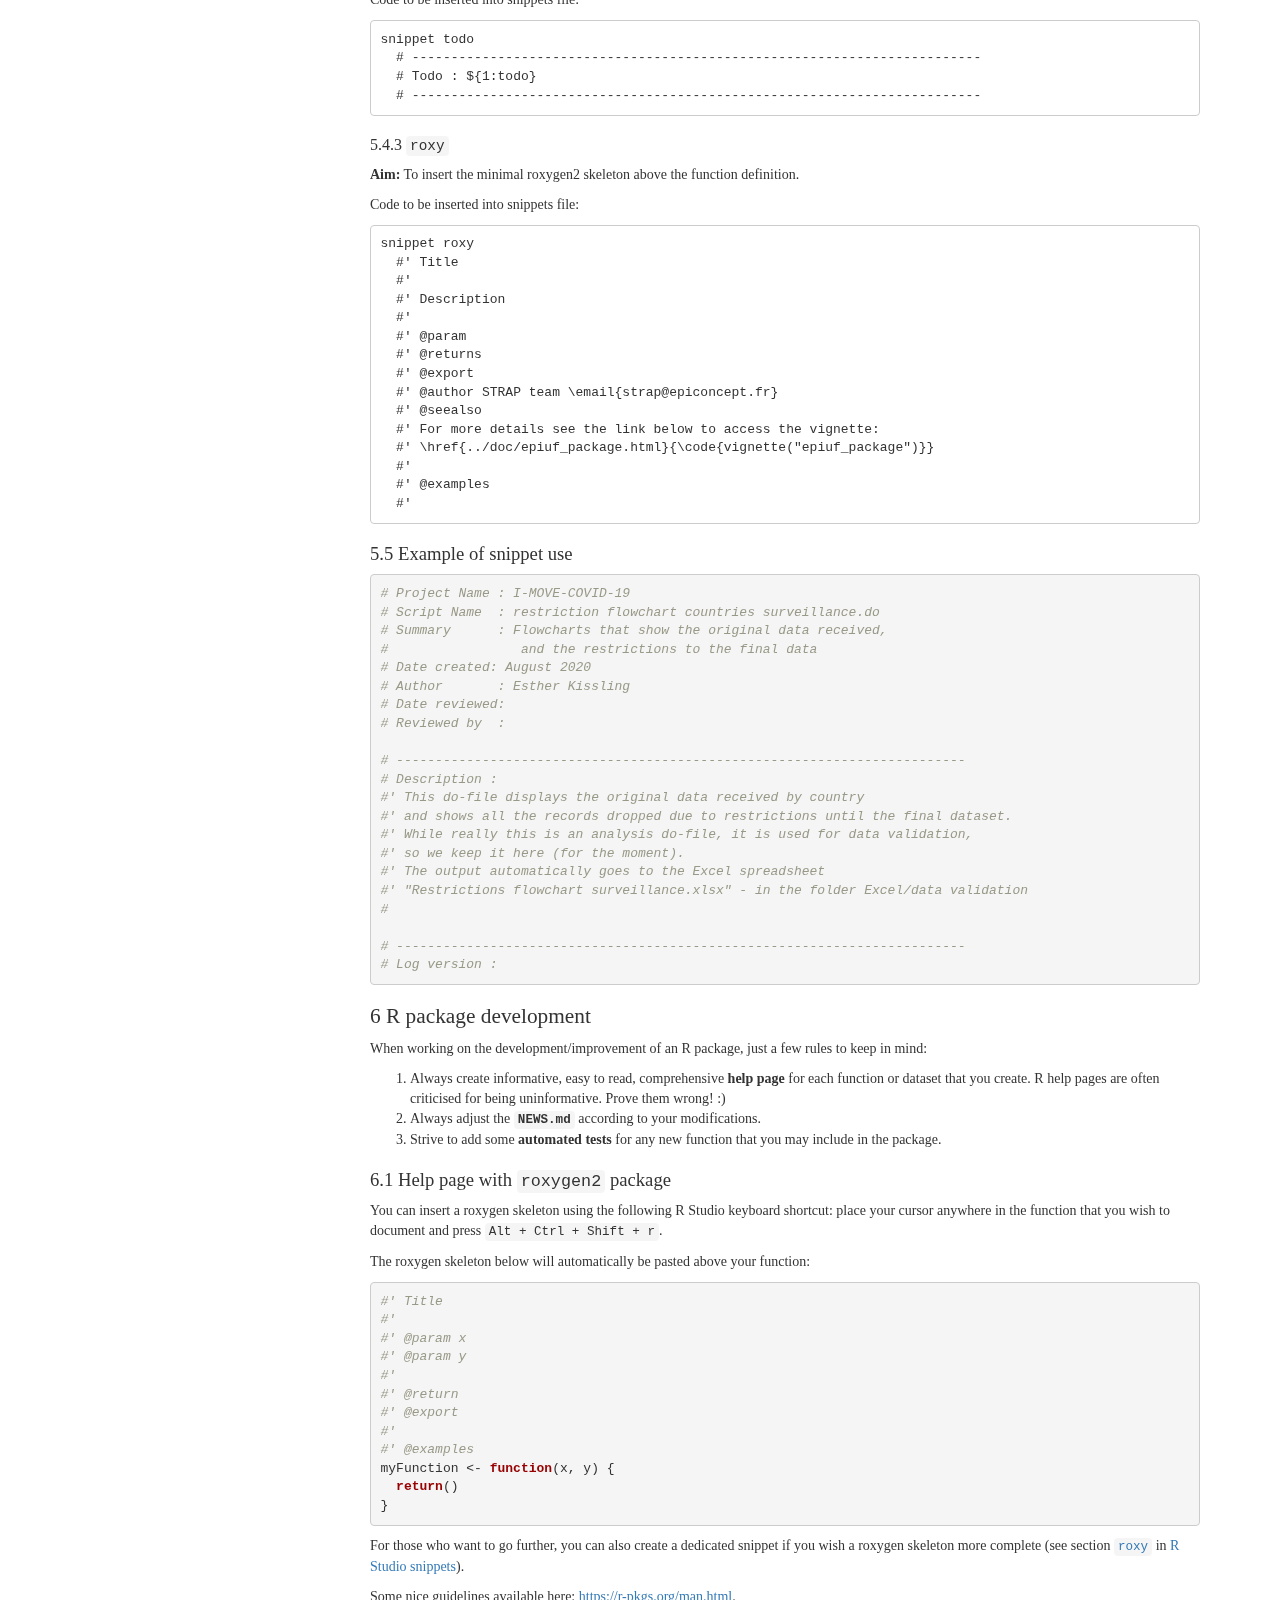
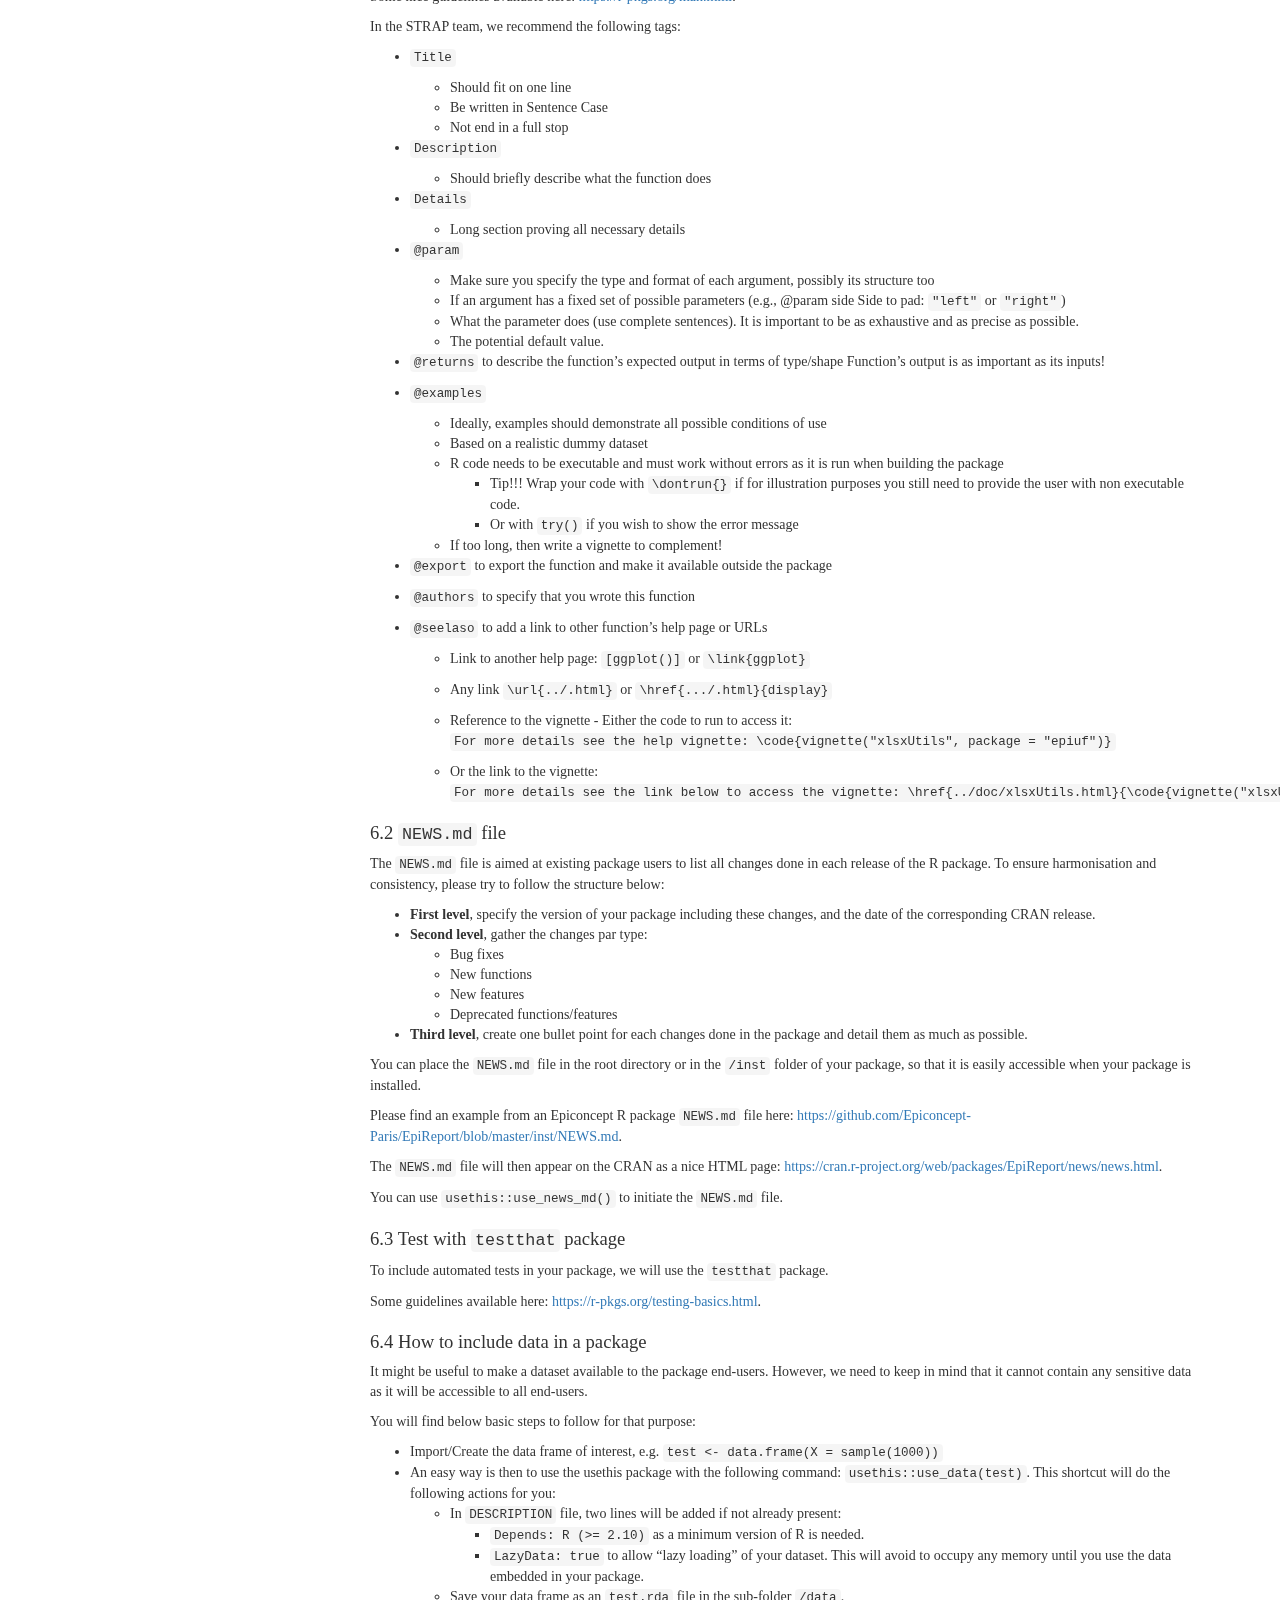
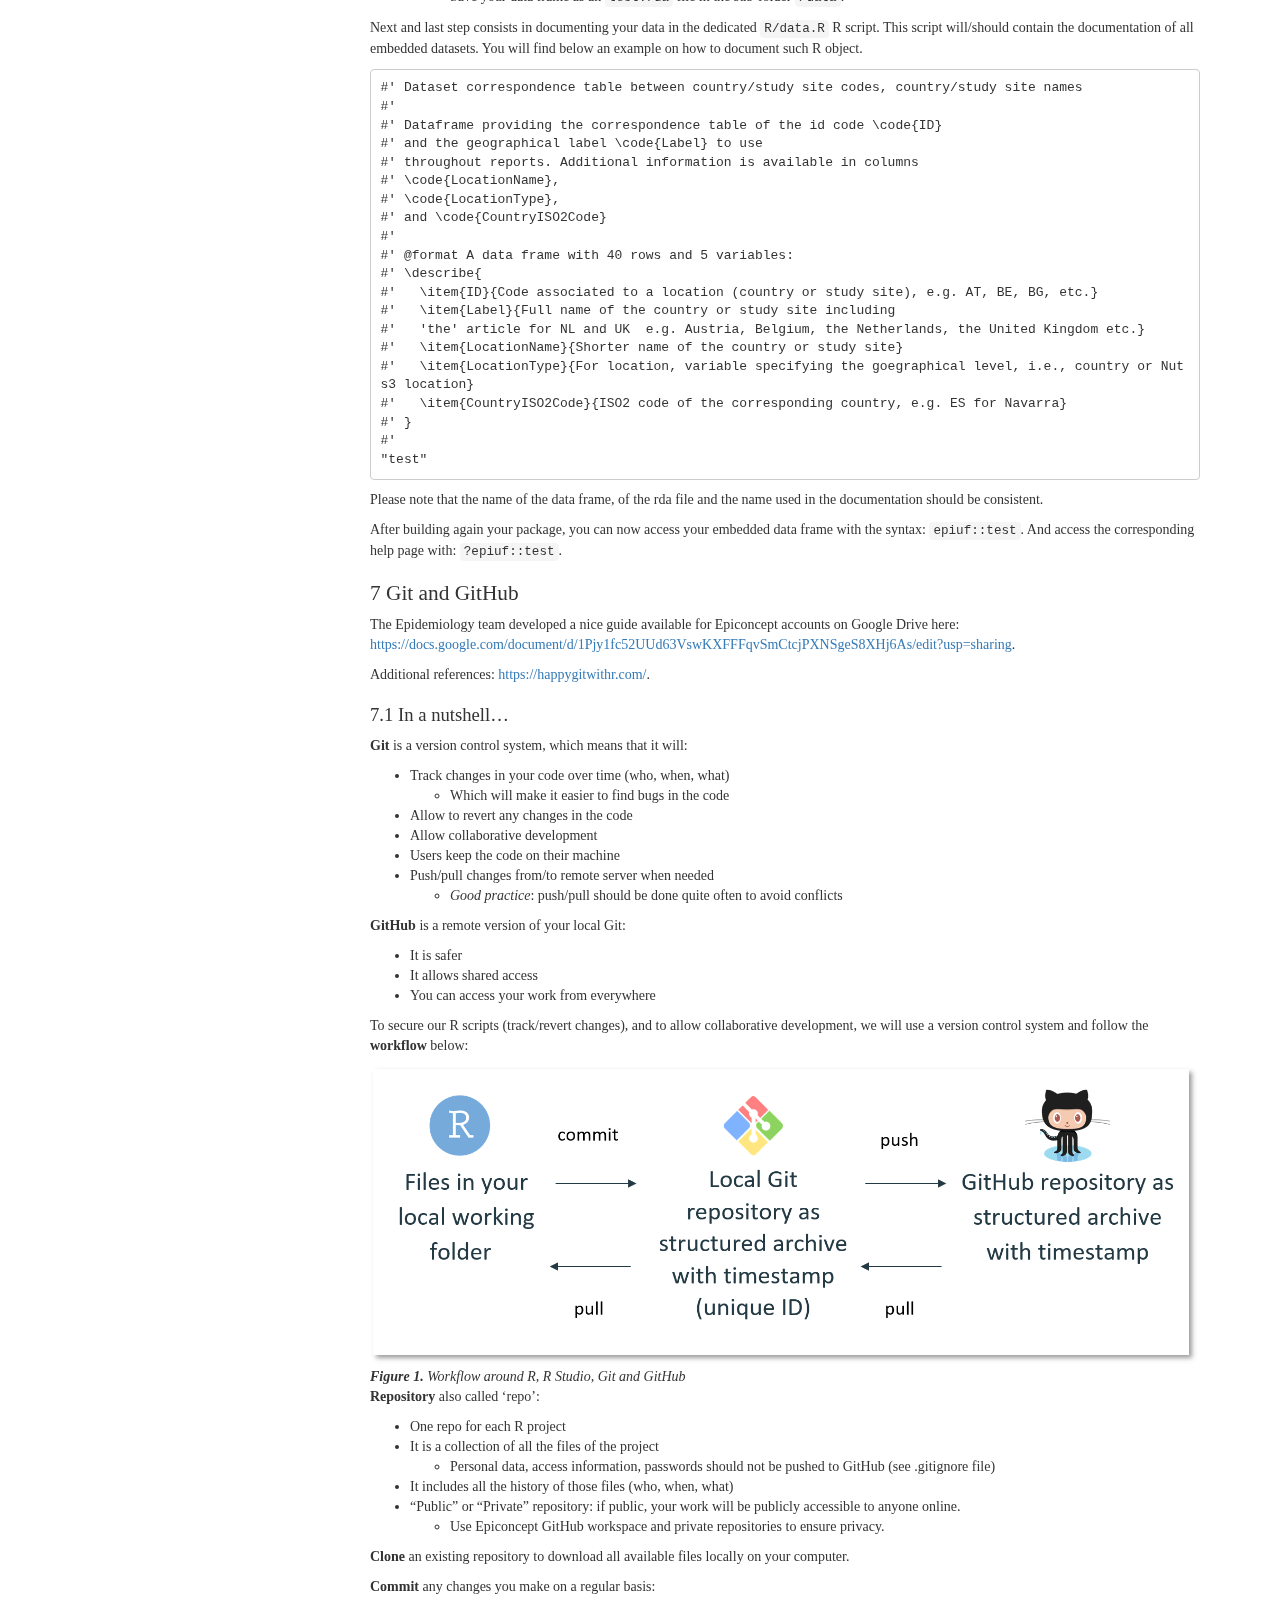
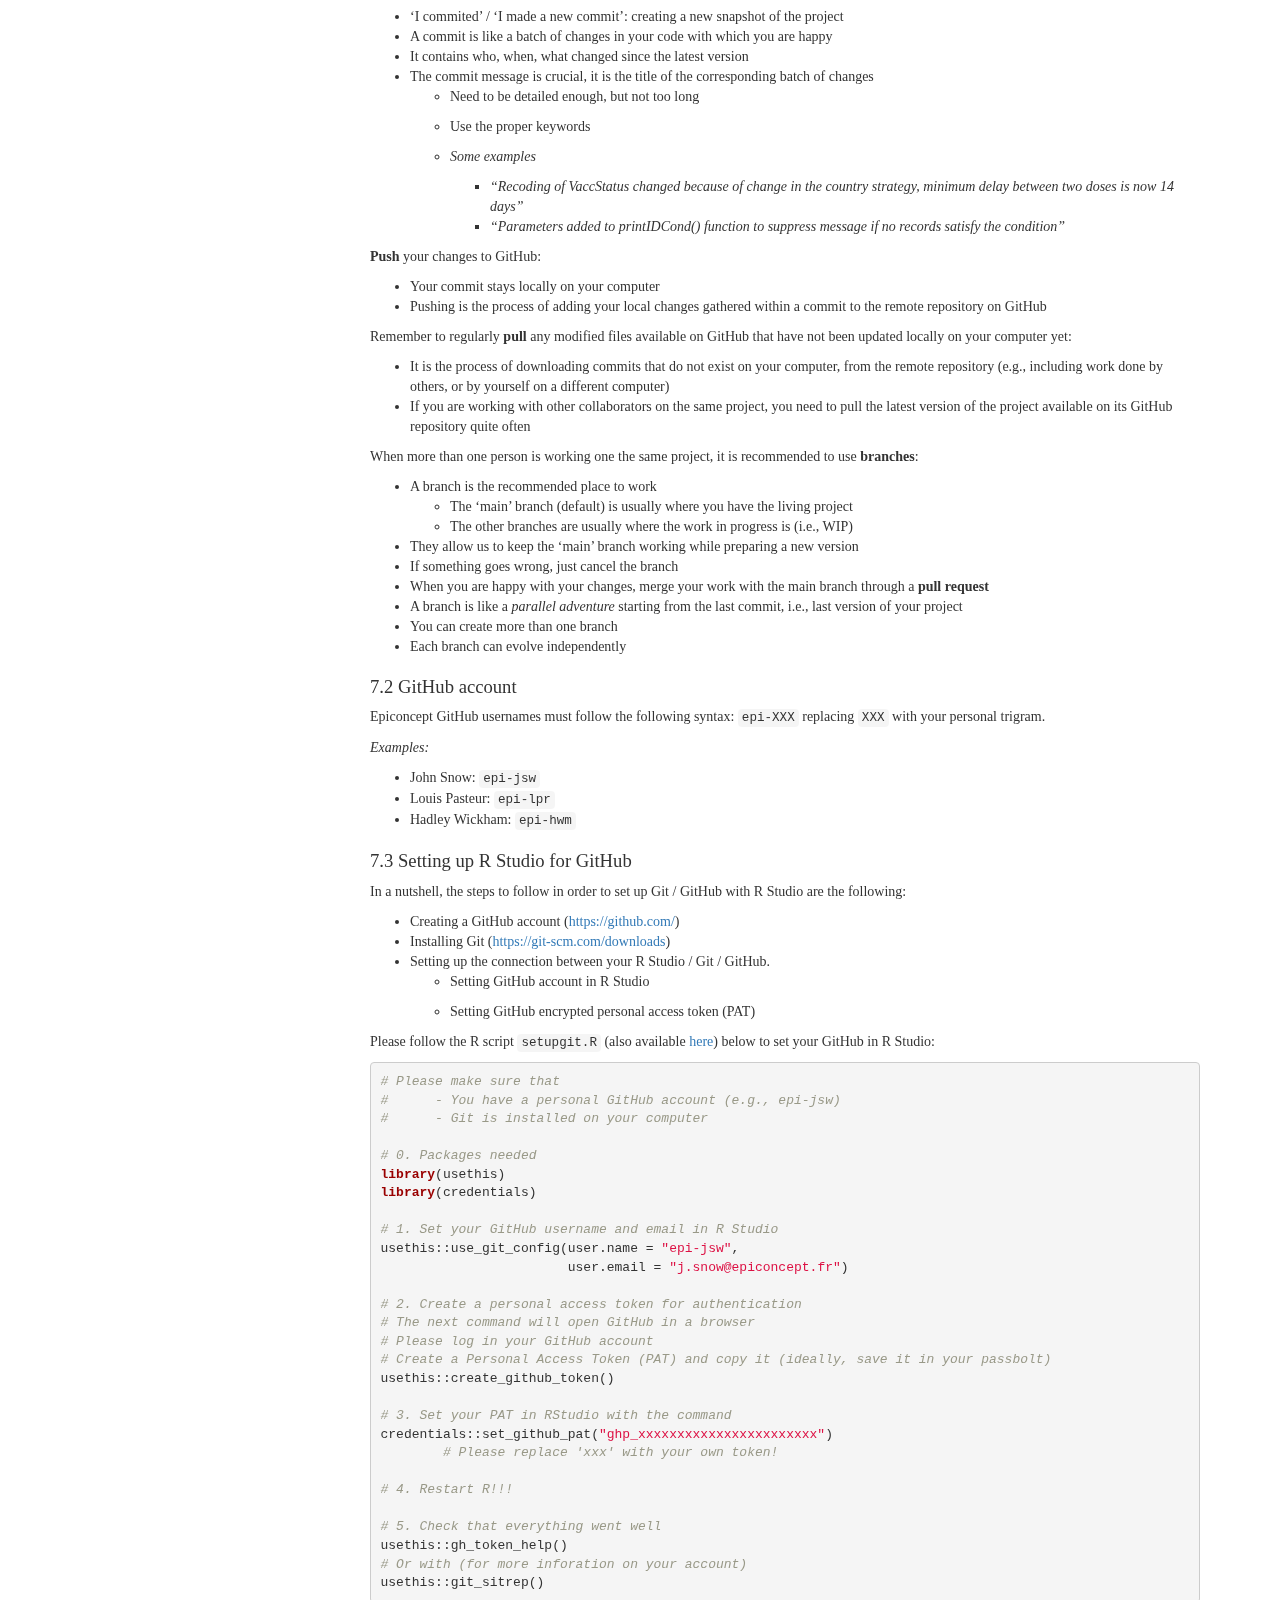
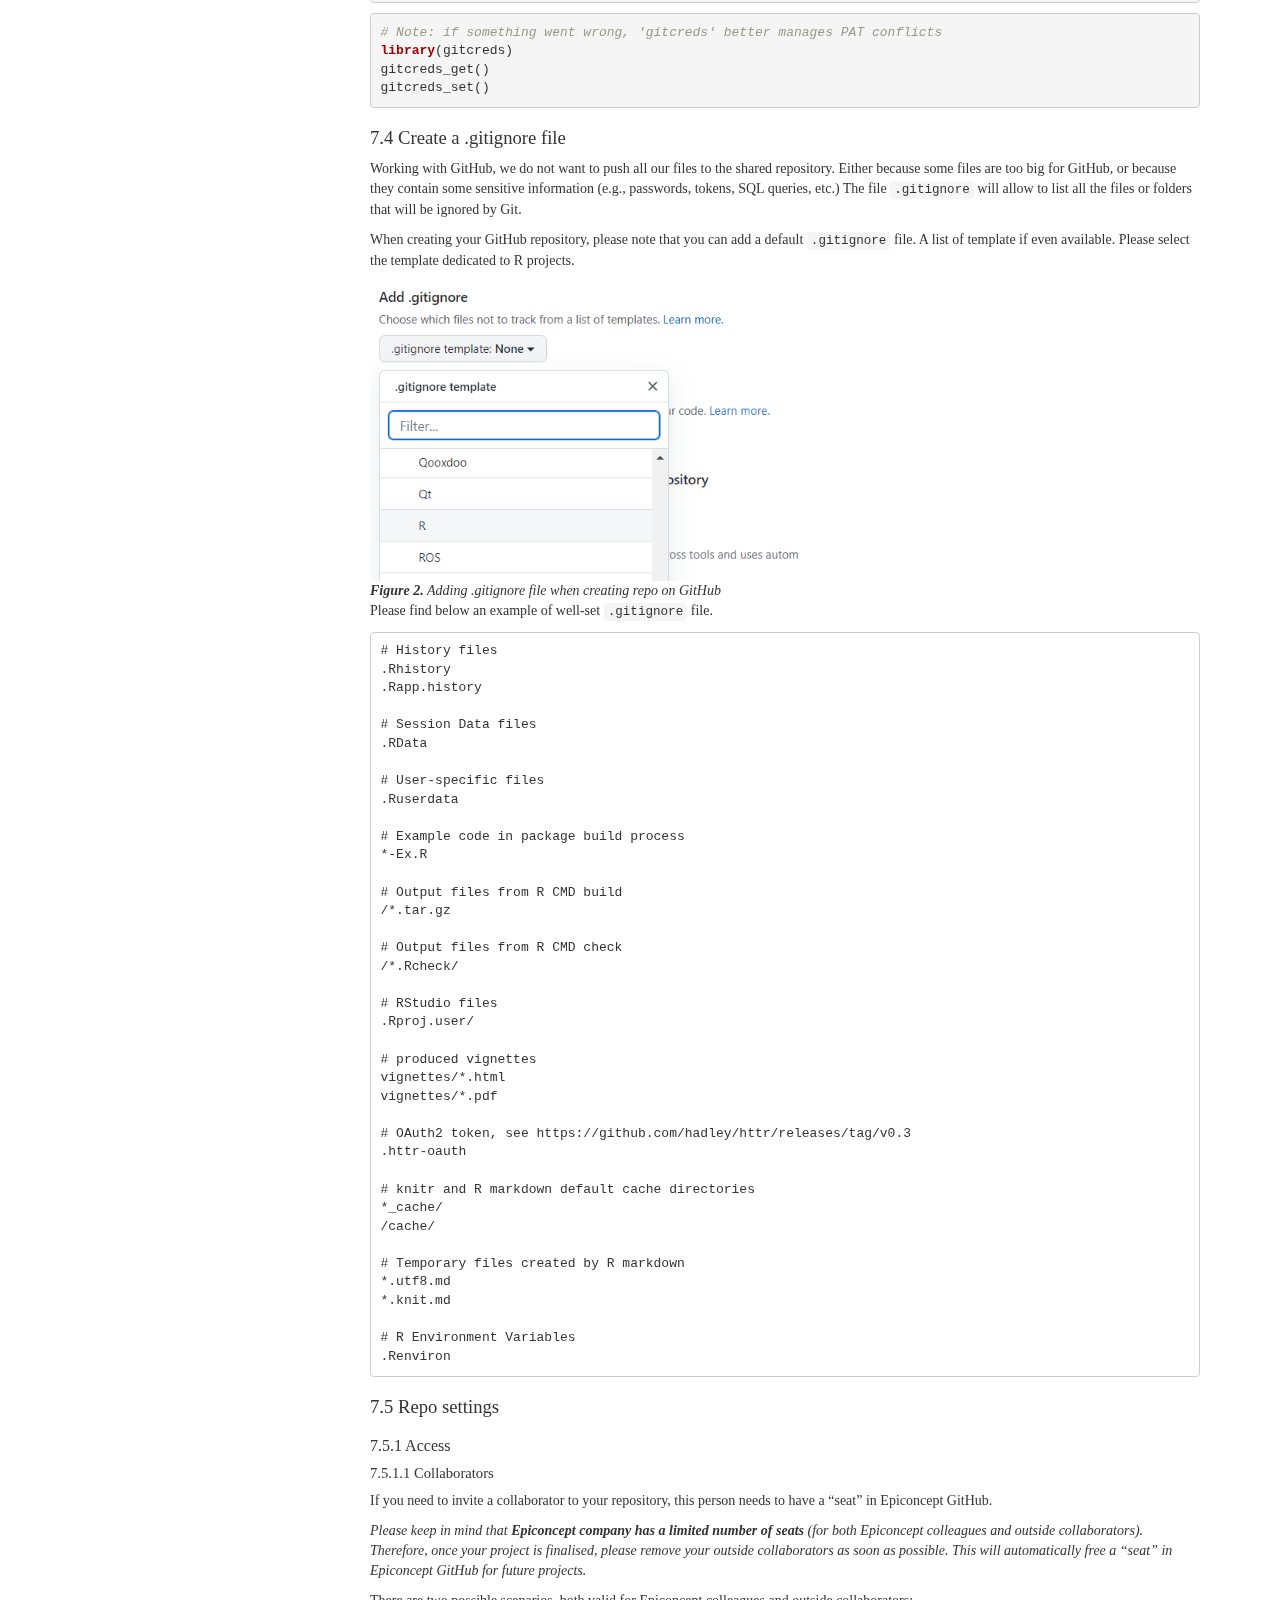
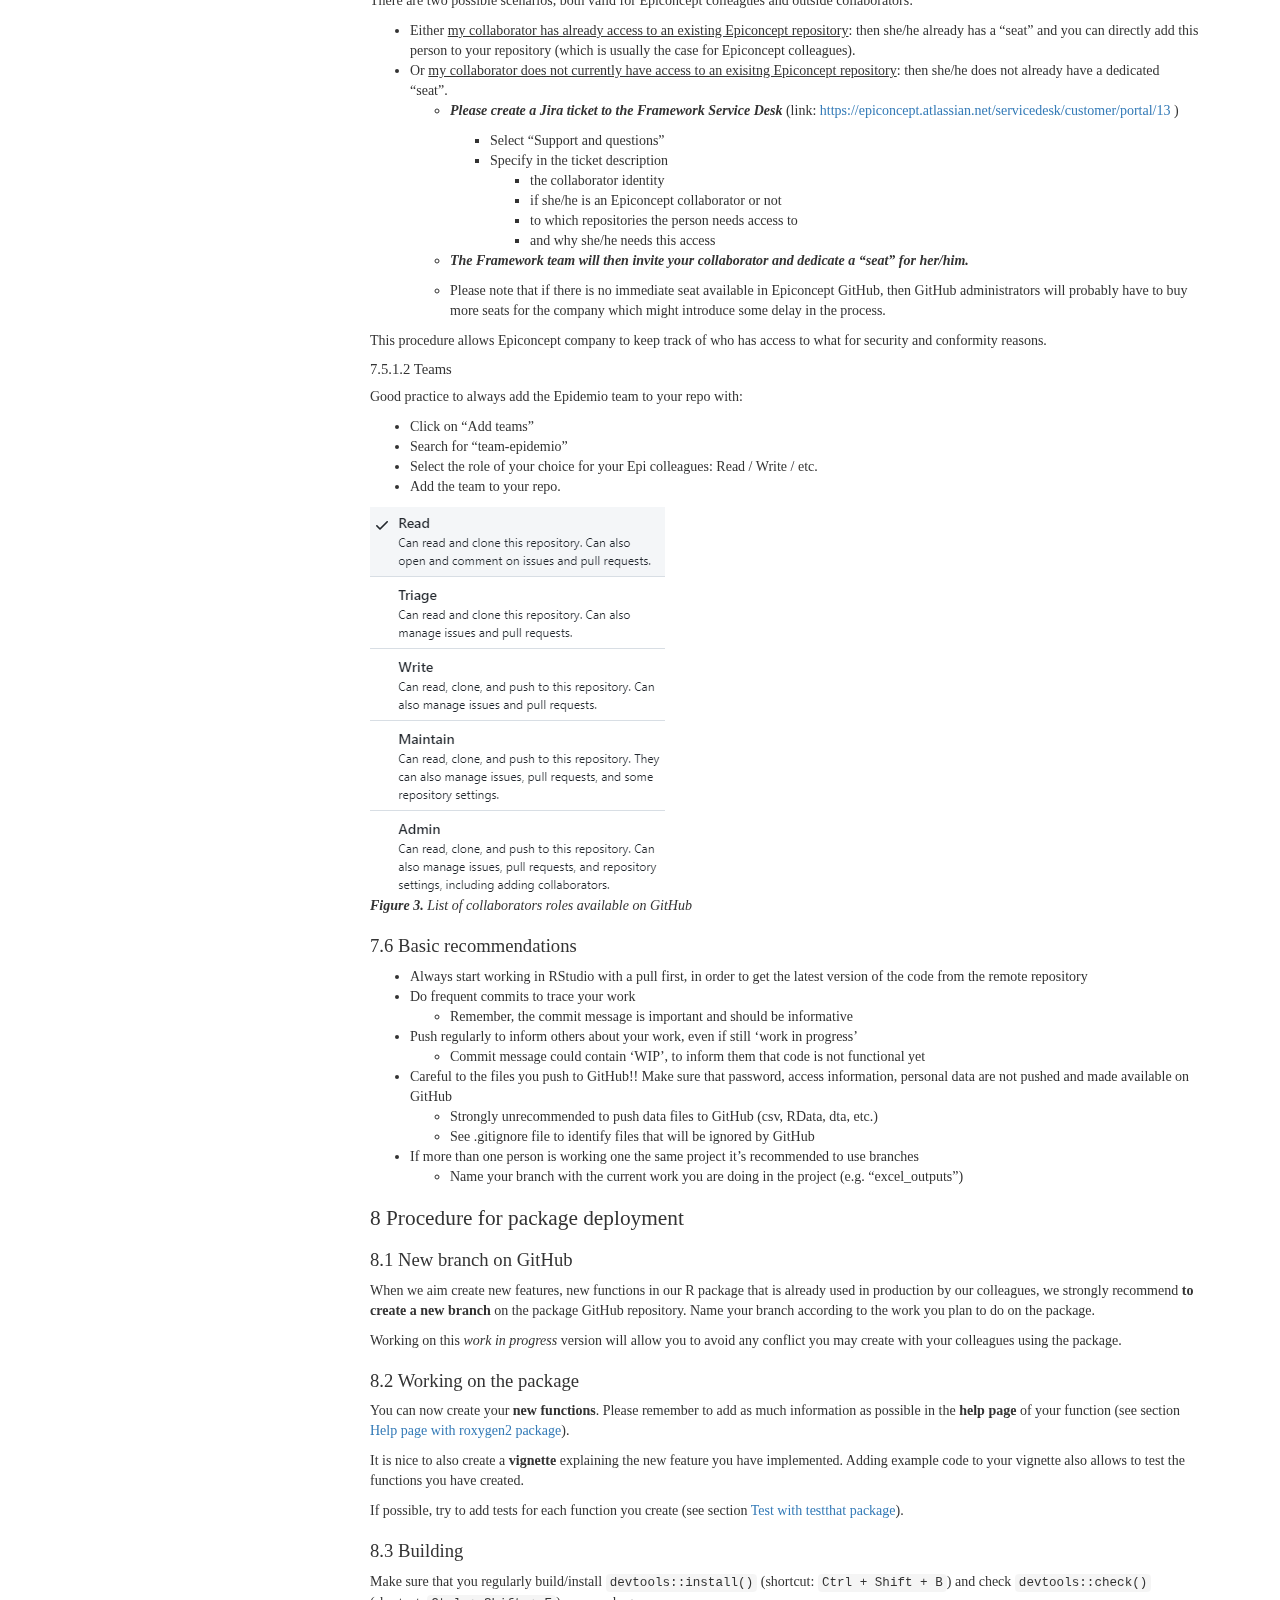
==== commit 7c97192a: "Not running gh_token_help so that the username do not appear" ====
--- a/docs/index.html
+++ b/docs/index.html
@@ -11,7 +11,7 @@
 
 <meta name="author" content="Epiconcept" />
 
-<meta name="date" content="2023-12-04" />
+<meta name="date" content="2023-12-05" />
 
 <title>Epidemiology Team R Guidelines</title>
 
@@ -1488,7 +1488,7 @@
 
 <h1 class="title toc-ignore">Epidemiology Team R Guidelines</h1>
 <h4 class="author">Epiconcept</h4>
-<h4 class="date">2023-12-04</h4>
+<h4 class="date">2023-12-05</h4>
 
 </div>
 
@@ -2266,16 +2266,6 @@
 usethis::gh_token_help() 
 # Or with (for more inforation on your account)
 usethis::git_sitrep()</code></pre>
-<pre><code>## • GitHub host: &#39;https://github.com&#39;
-## • Personal access token for &#39;https://github.com&#39;: &#39;&lt;discovered&gt;&#39;
-## • GitHub user: &#39;loremerdrignac&#39;
-## • Token scopes: &#39;gist, repo, workflow&#39;
-## ✖ Token lacks recommended scopes:
-##   - &#39;user:email&#39;: needed to read user&#39;s email addresses
-##   Consider re-creating your PAT with the missing scopes.
-##   `create_github_token()` defaults to the recommended scopes.
-## ✖ Can&#39;t retrieve registered email addresses from GitHub.
-##   Consider re-creating your PAT with the &#39;user&#39; or at least &#39;user:email&#39; scope.</code></pre>
 <pre class="r"><code># Note: if something went wrong, &#39;gitcreds&#39; better manages PAT conflicts
 library(gitcreds)
 gitcreds_get()
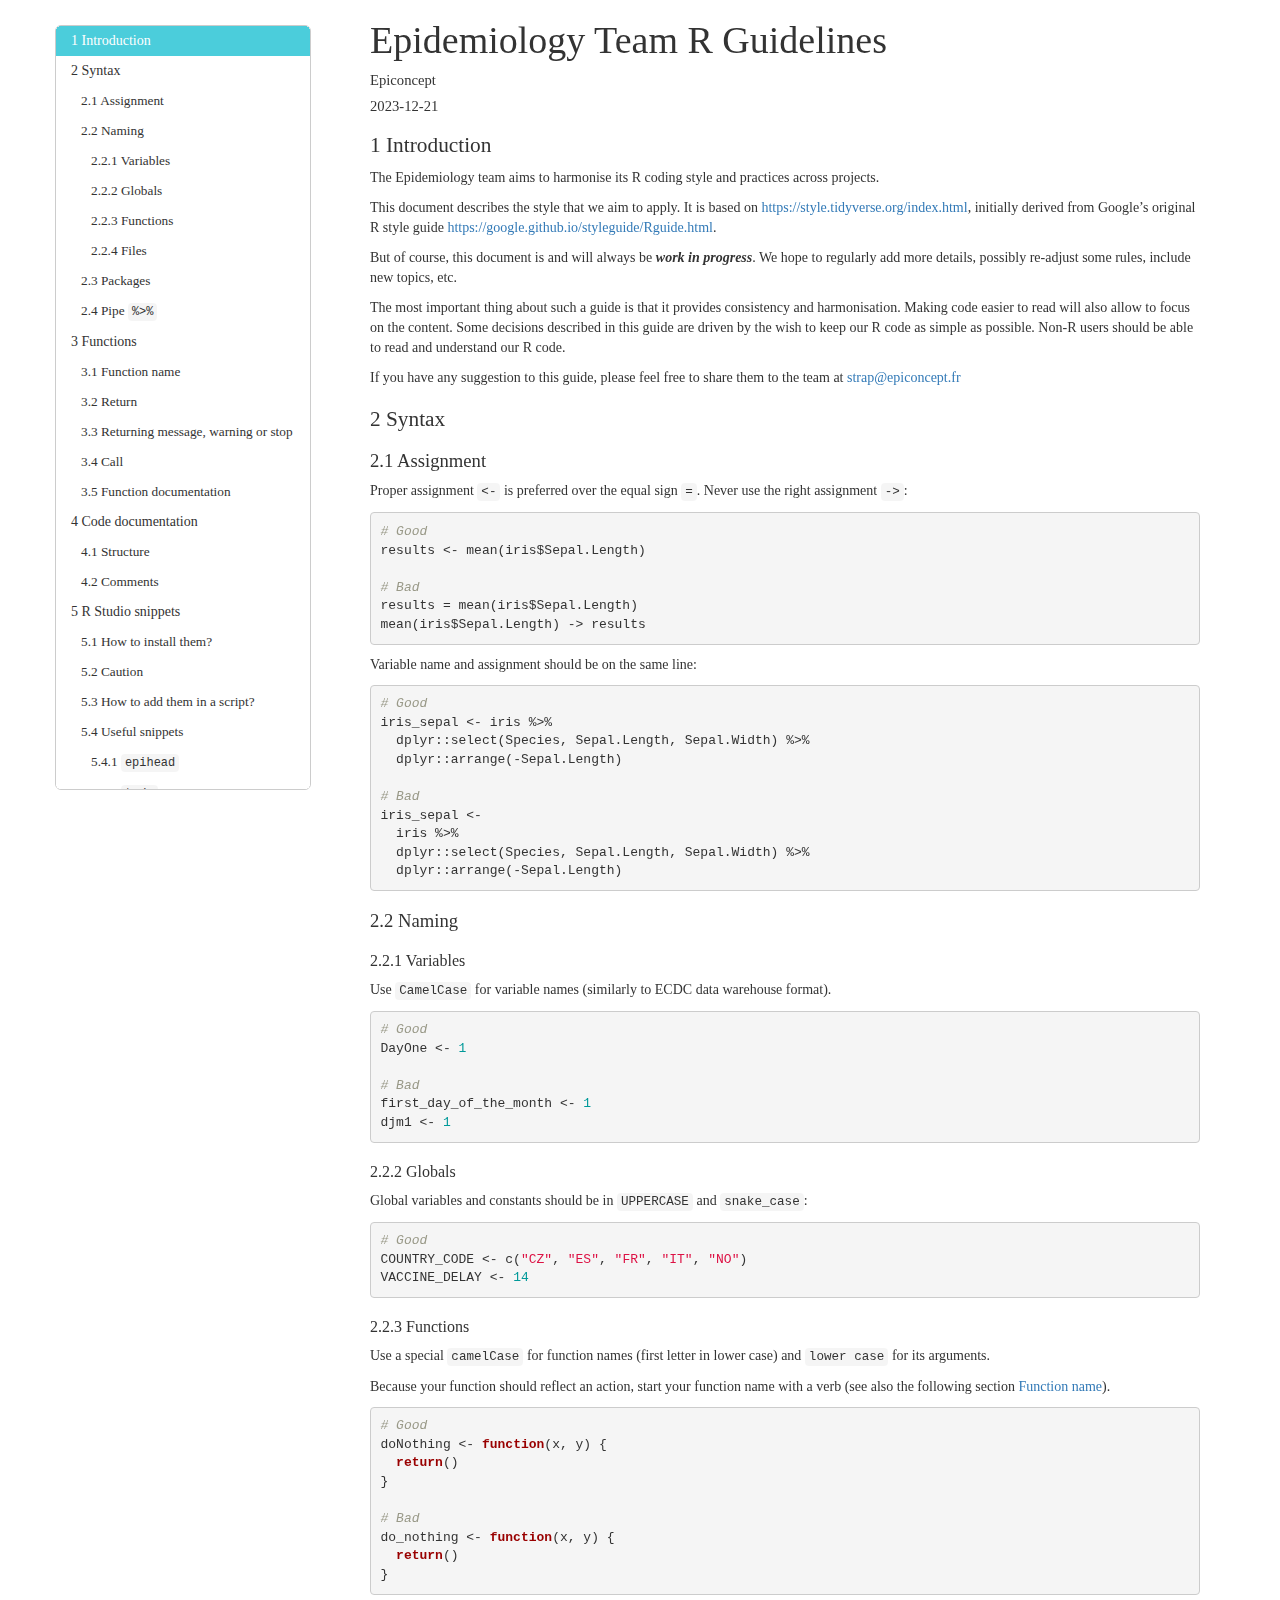
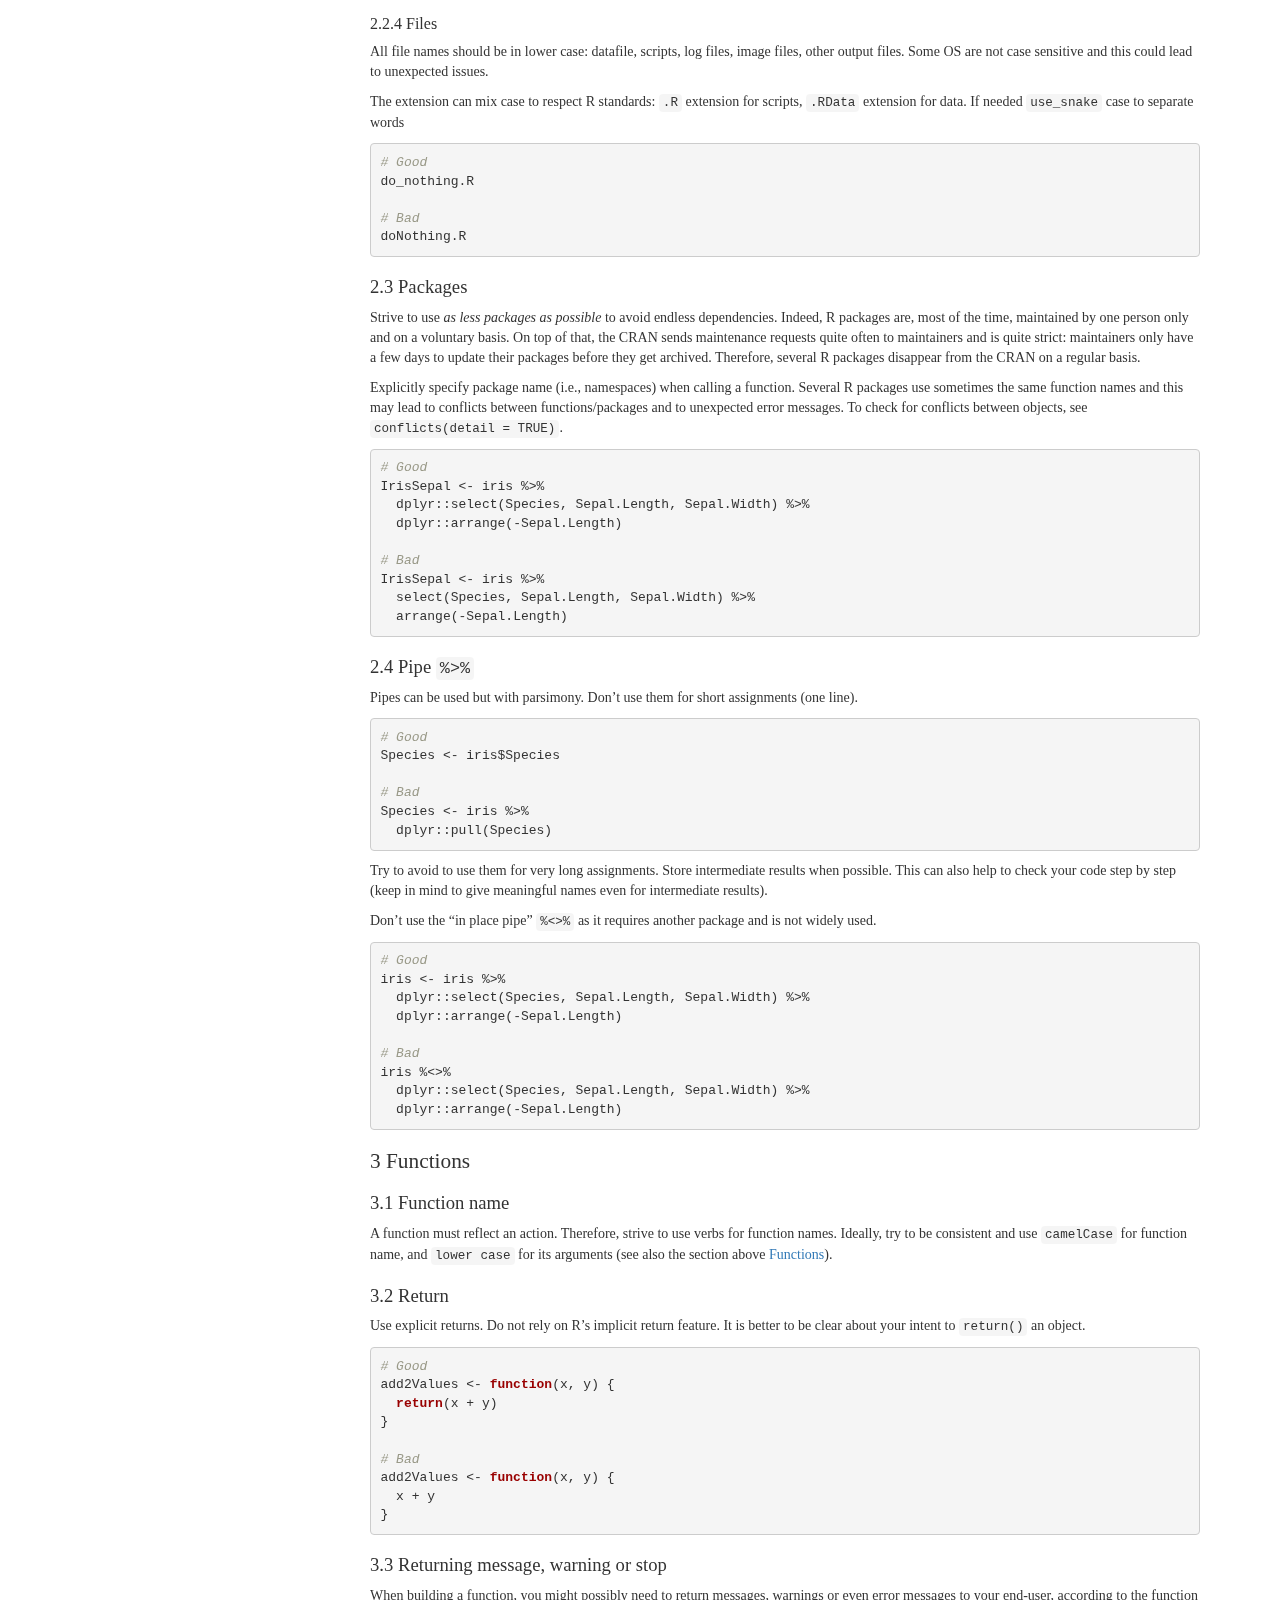
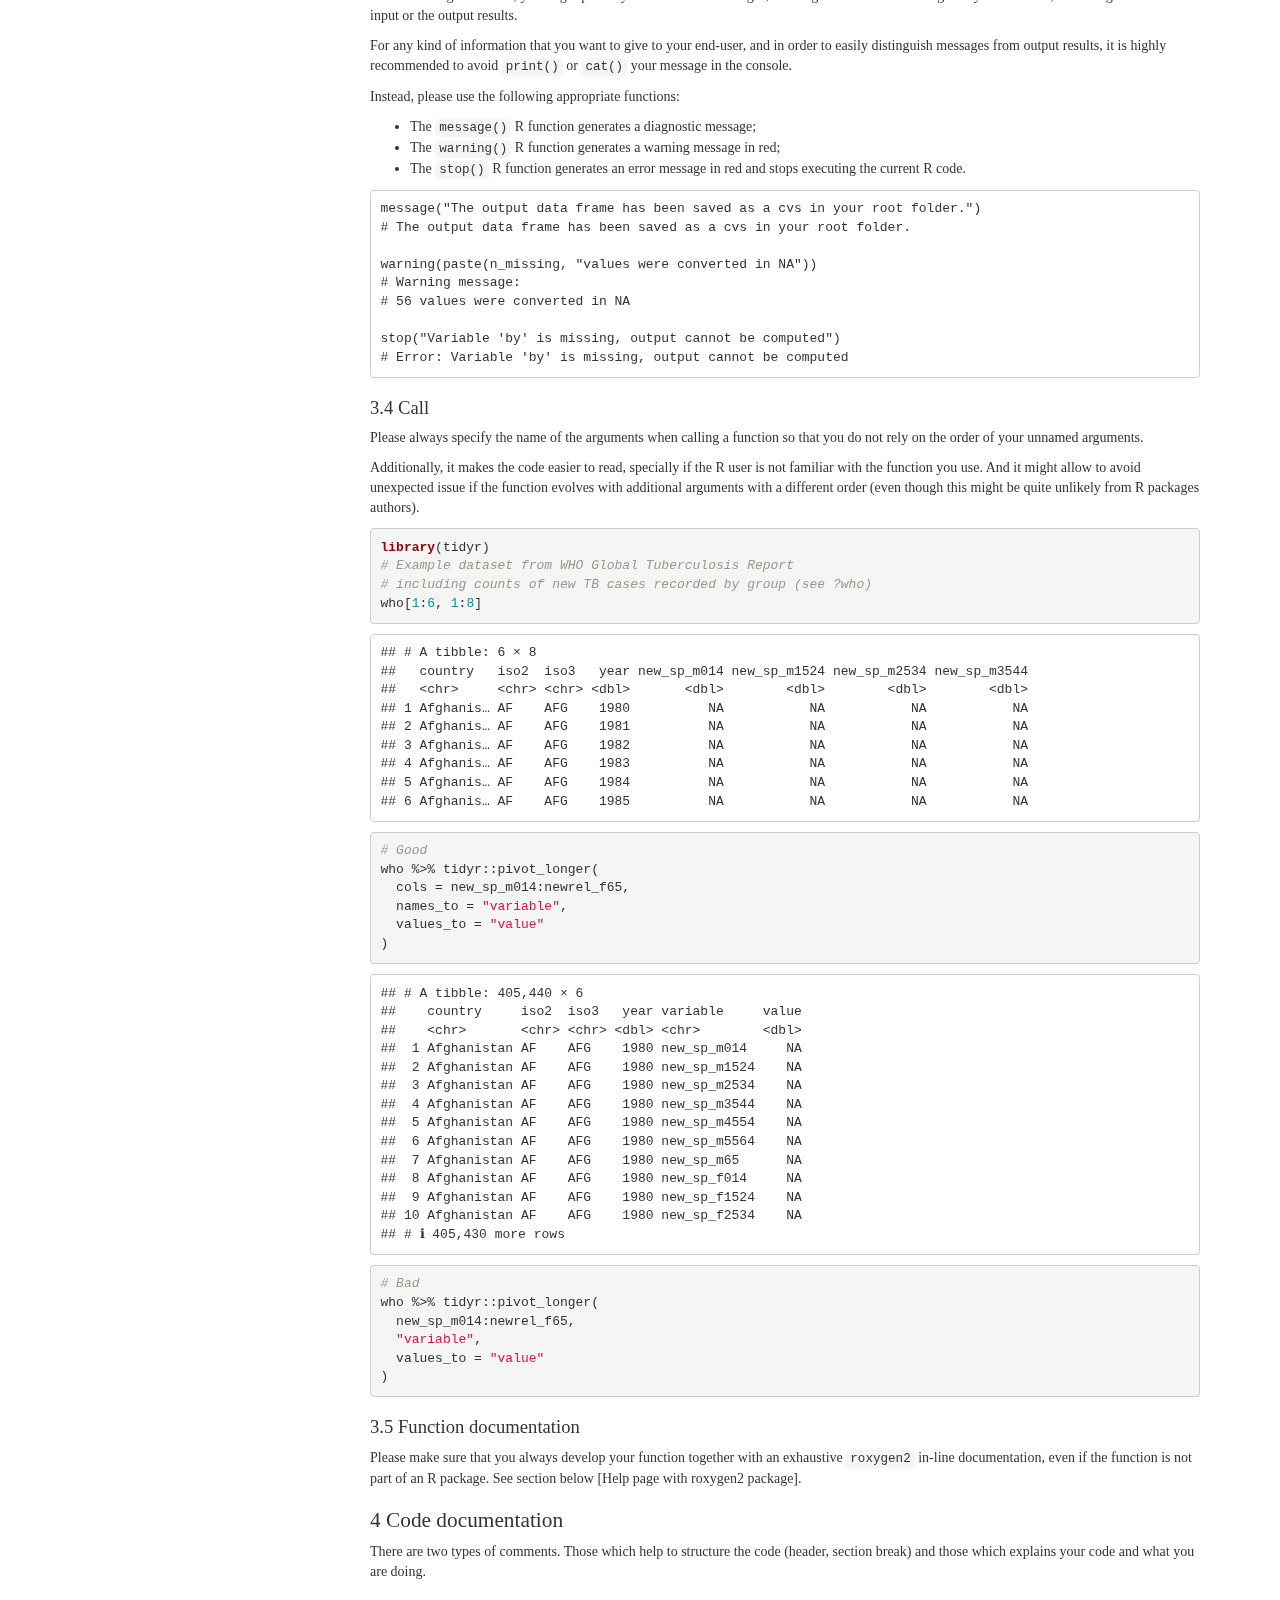
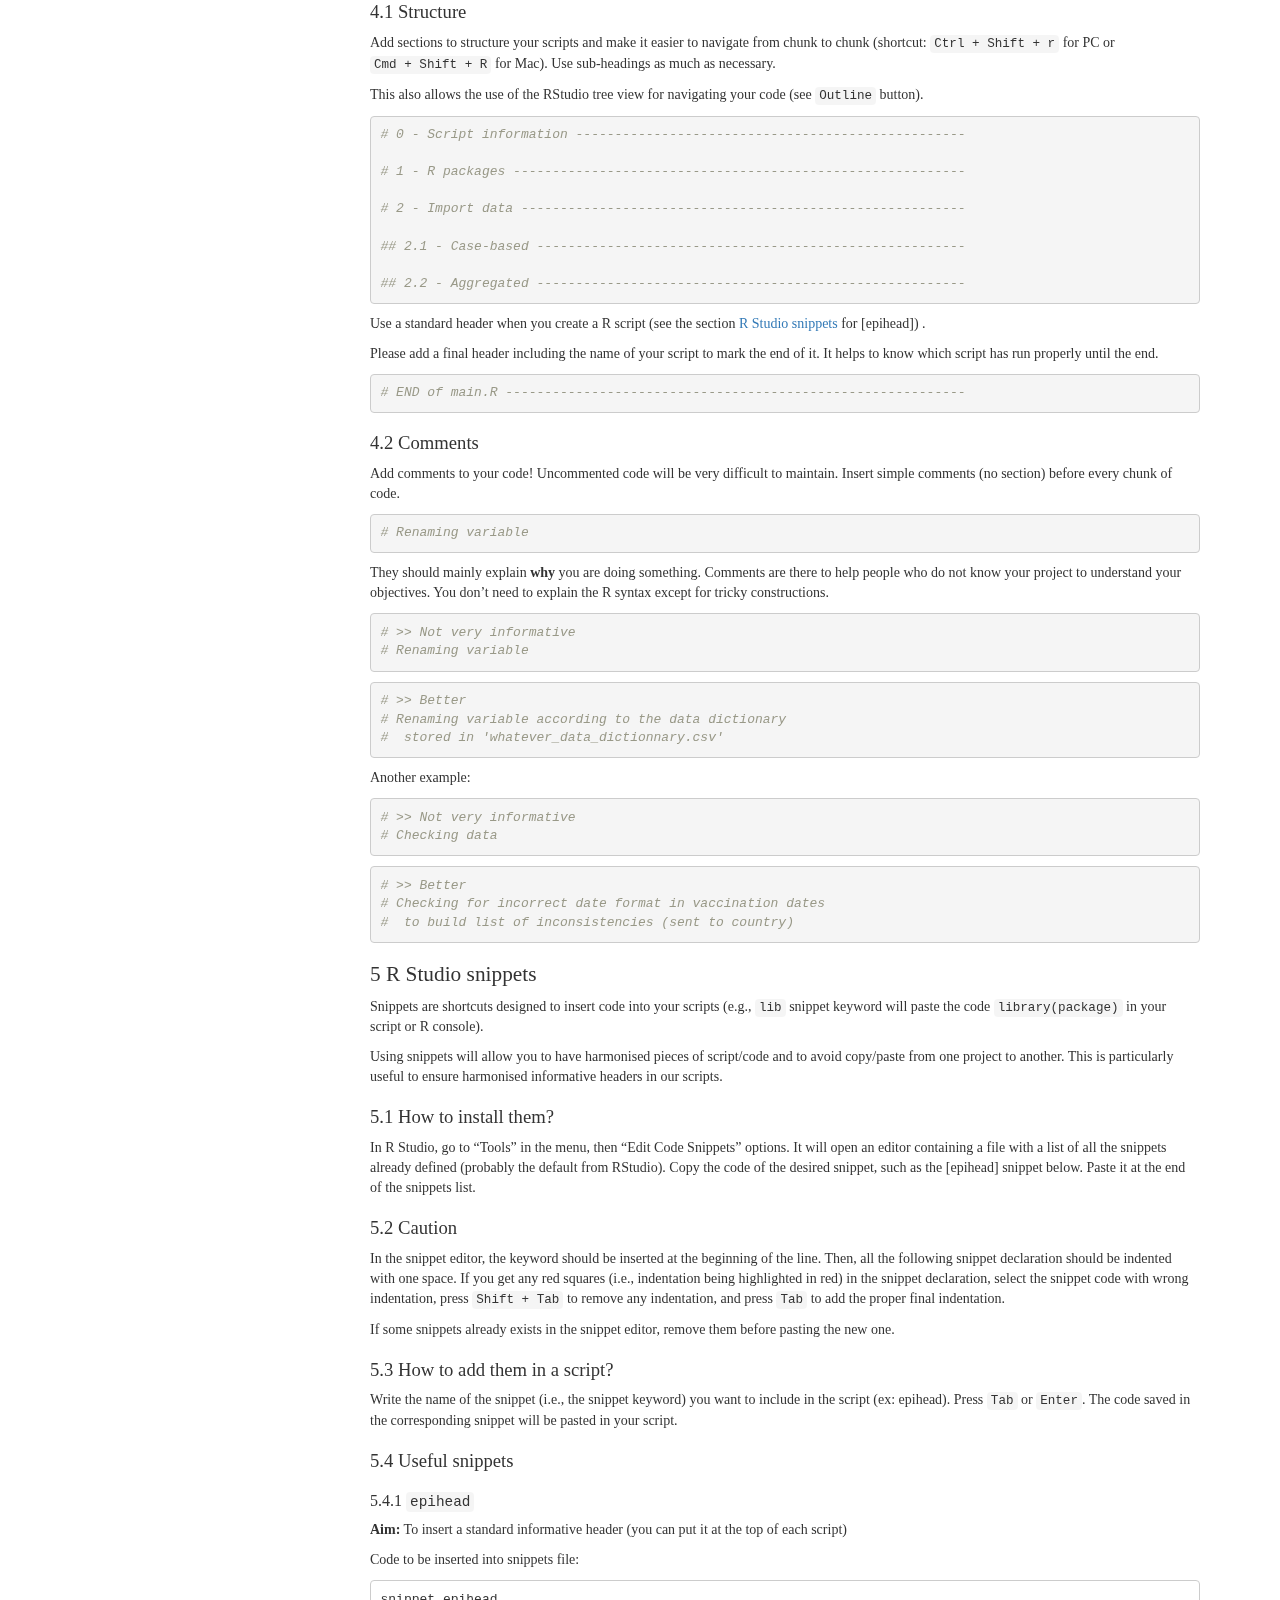
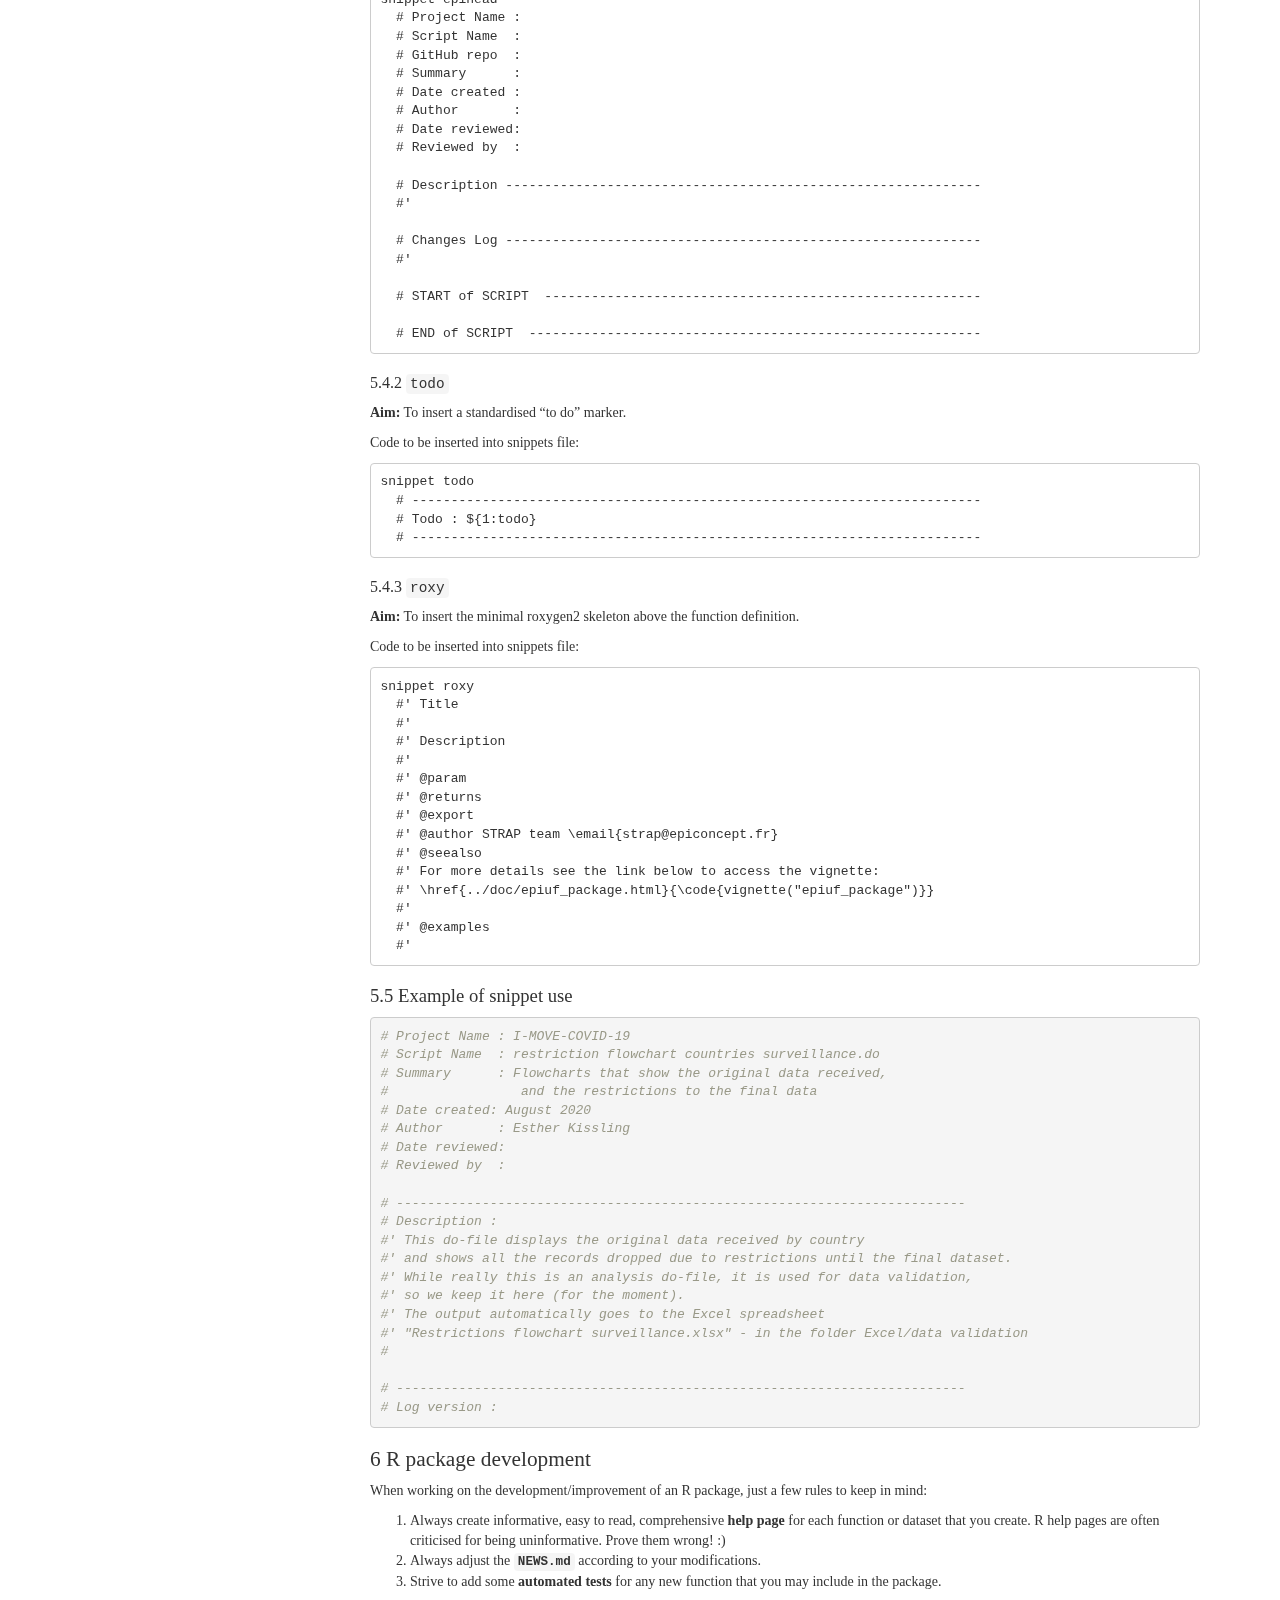
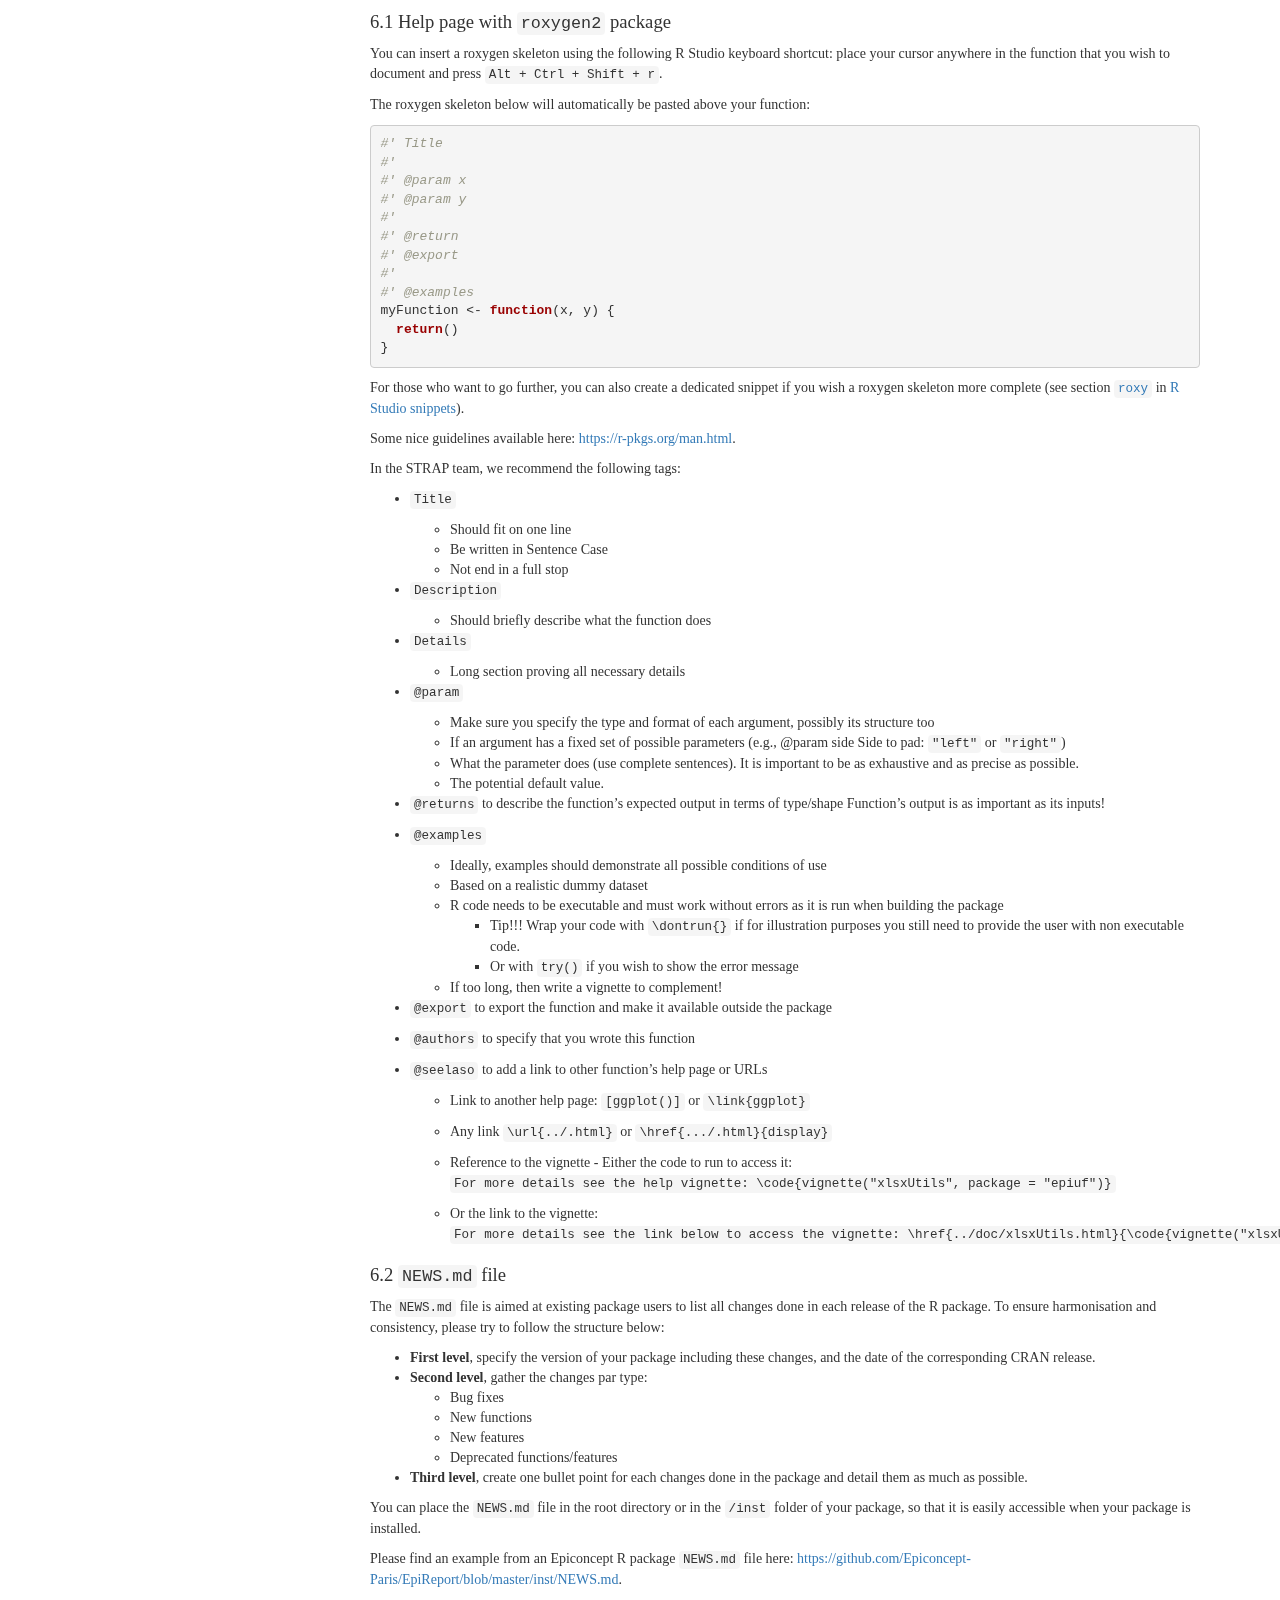
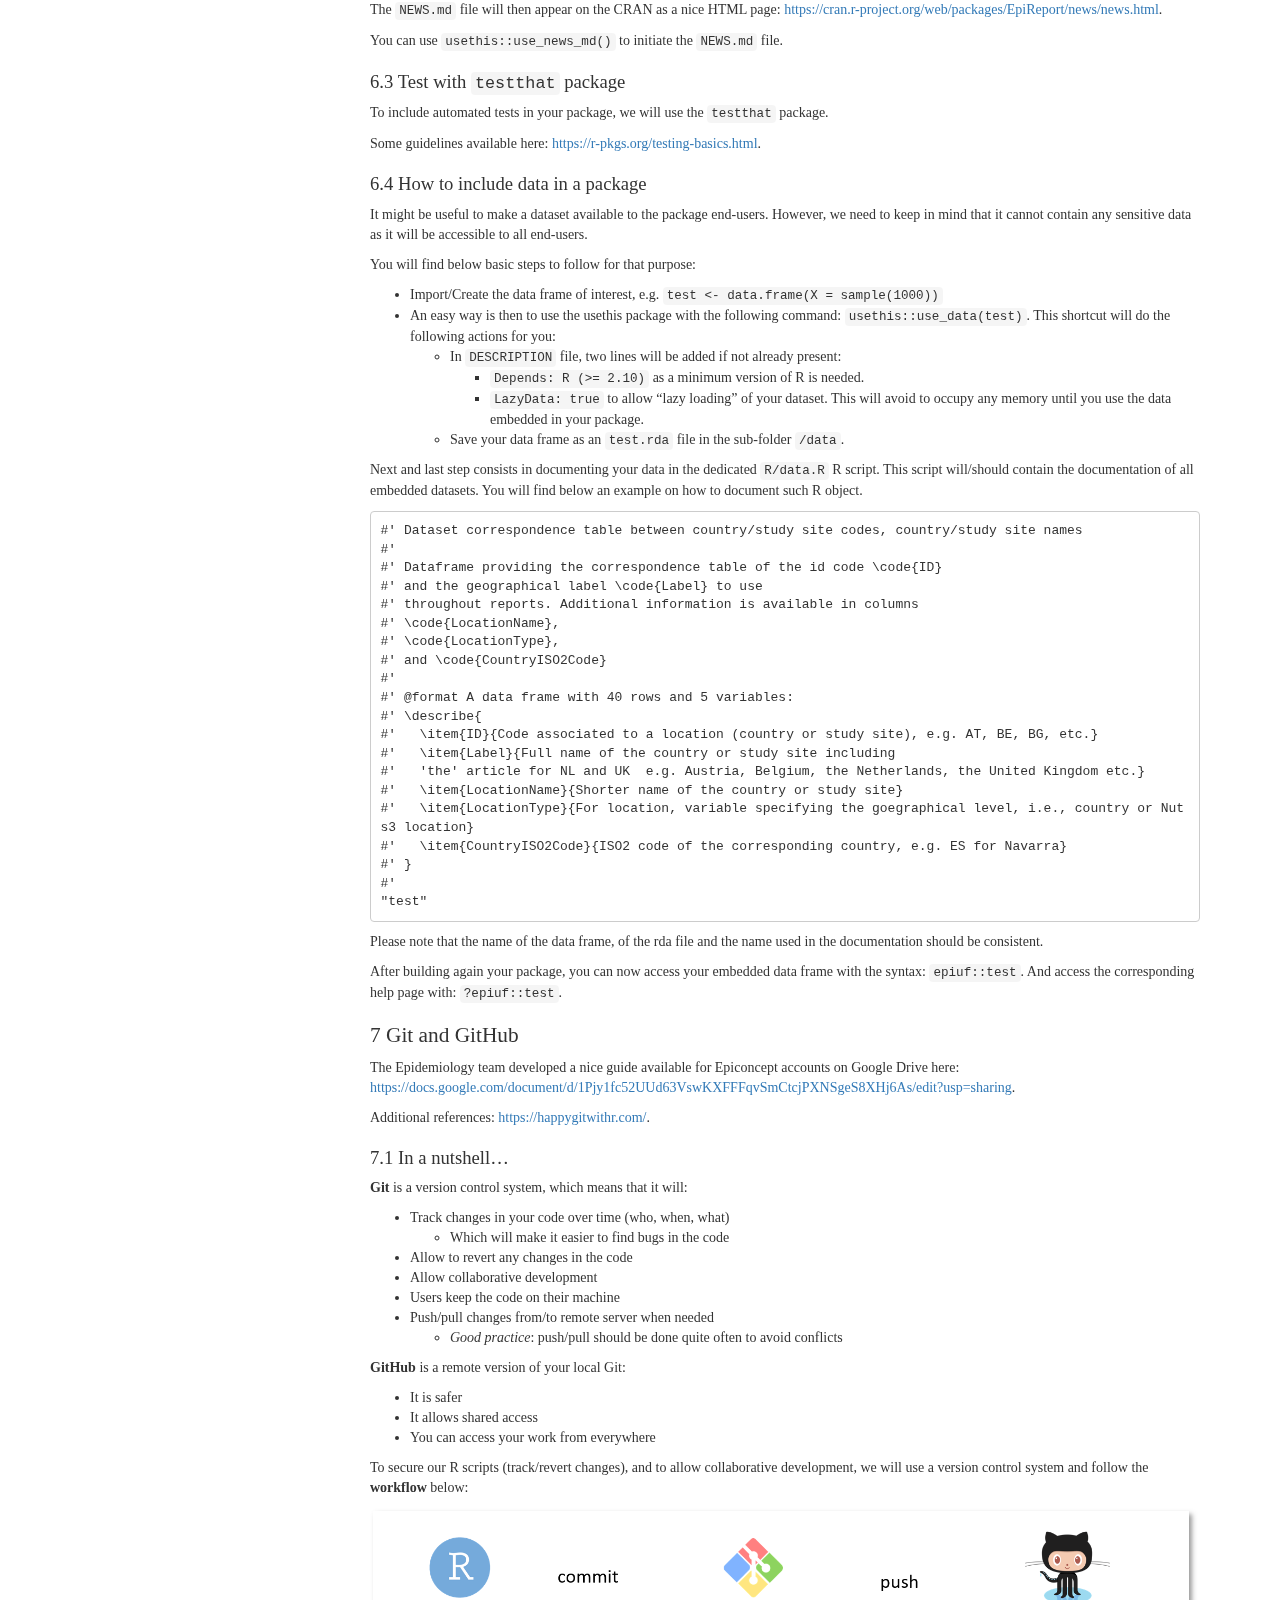
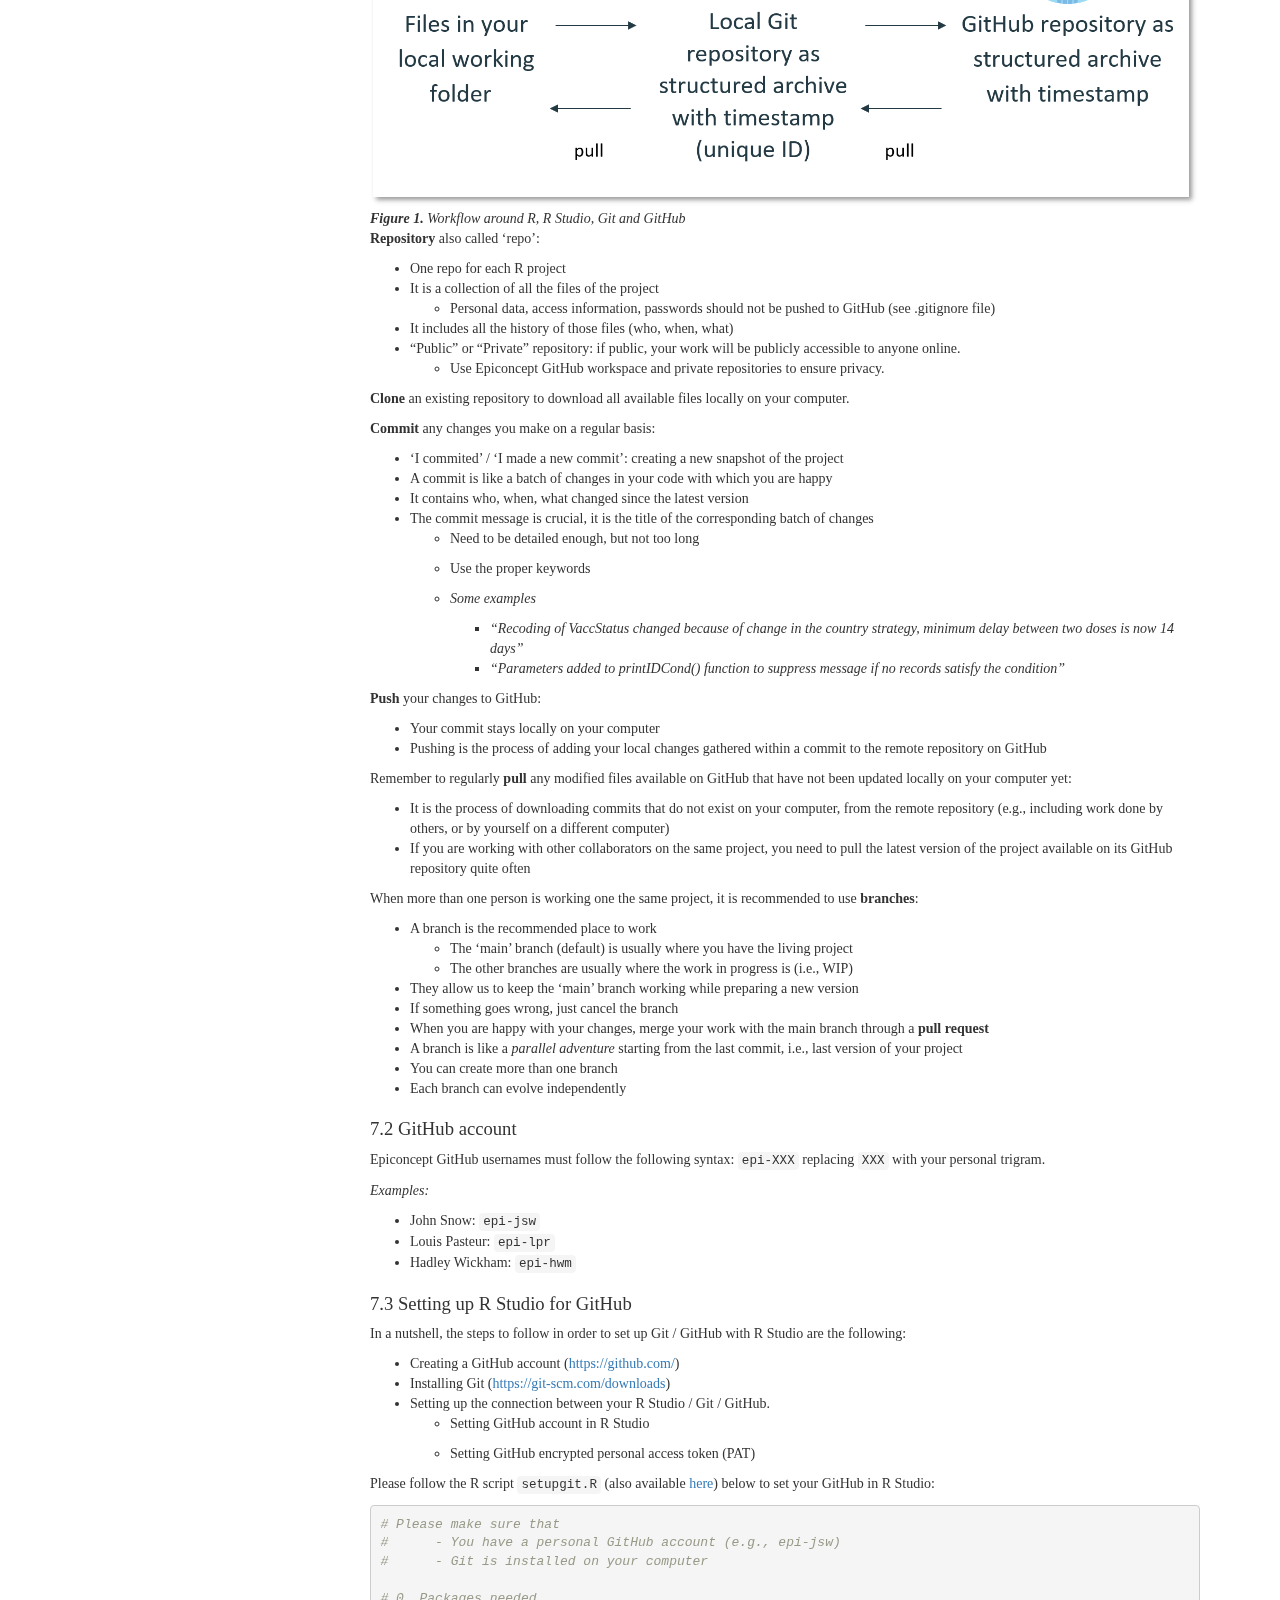
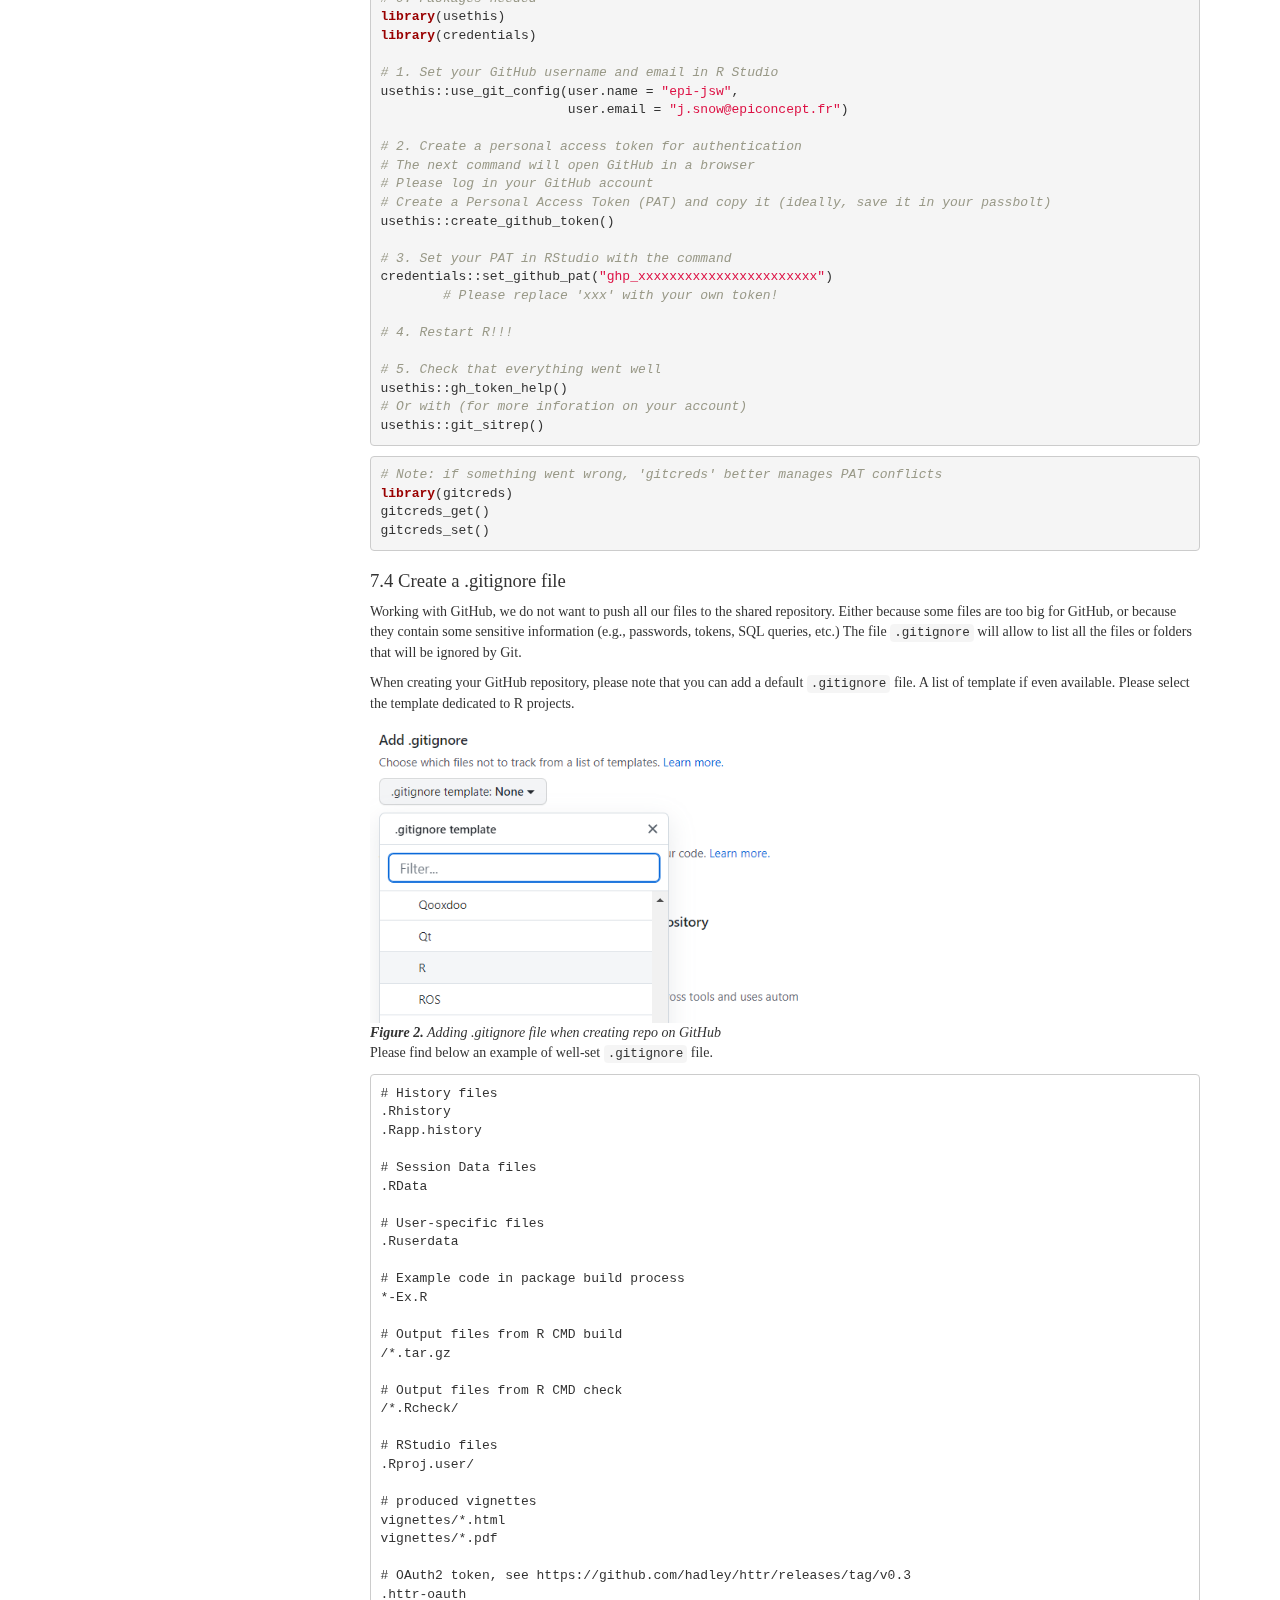
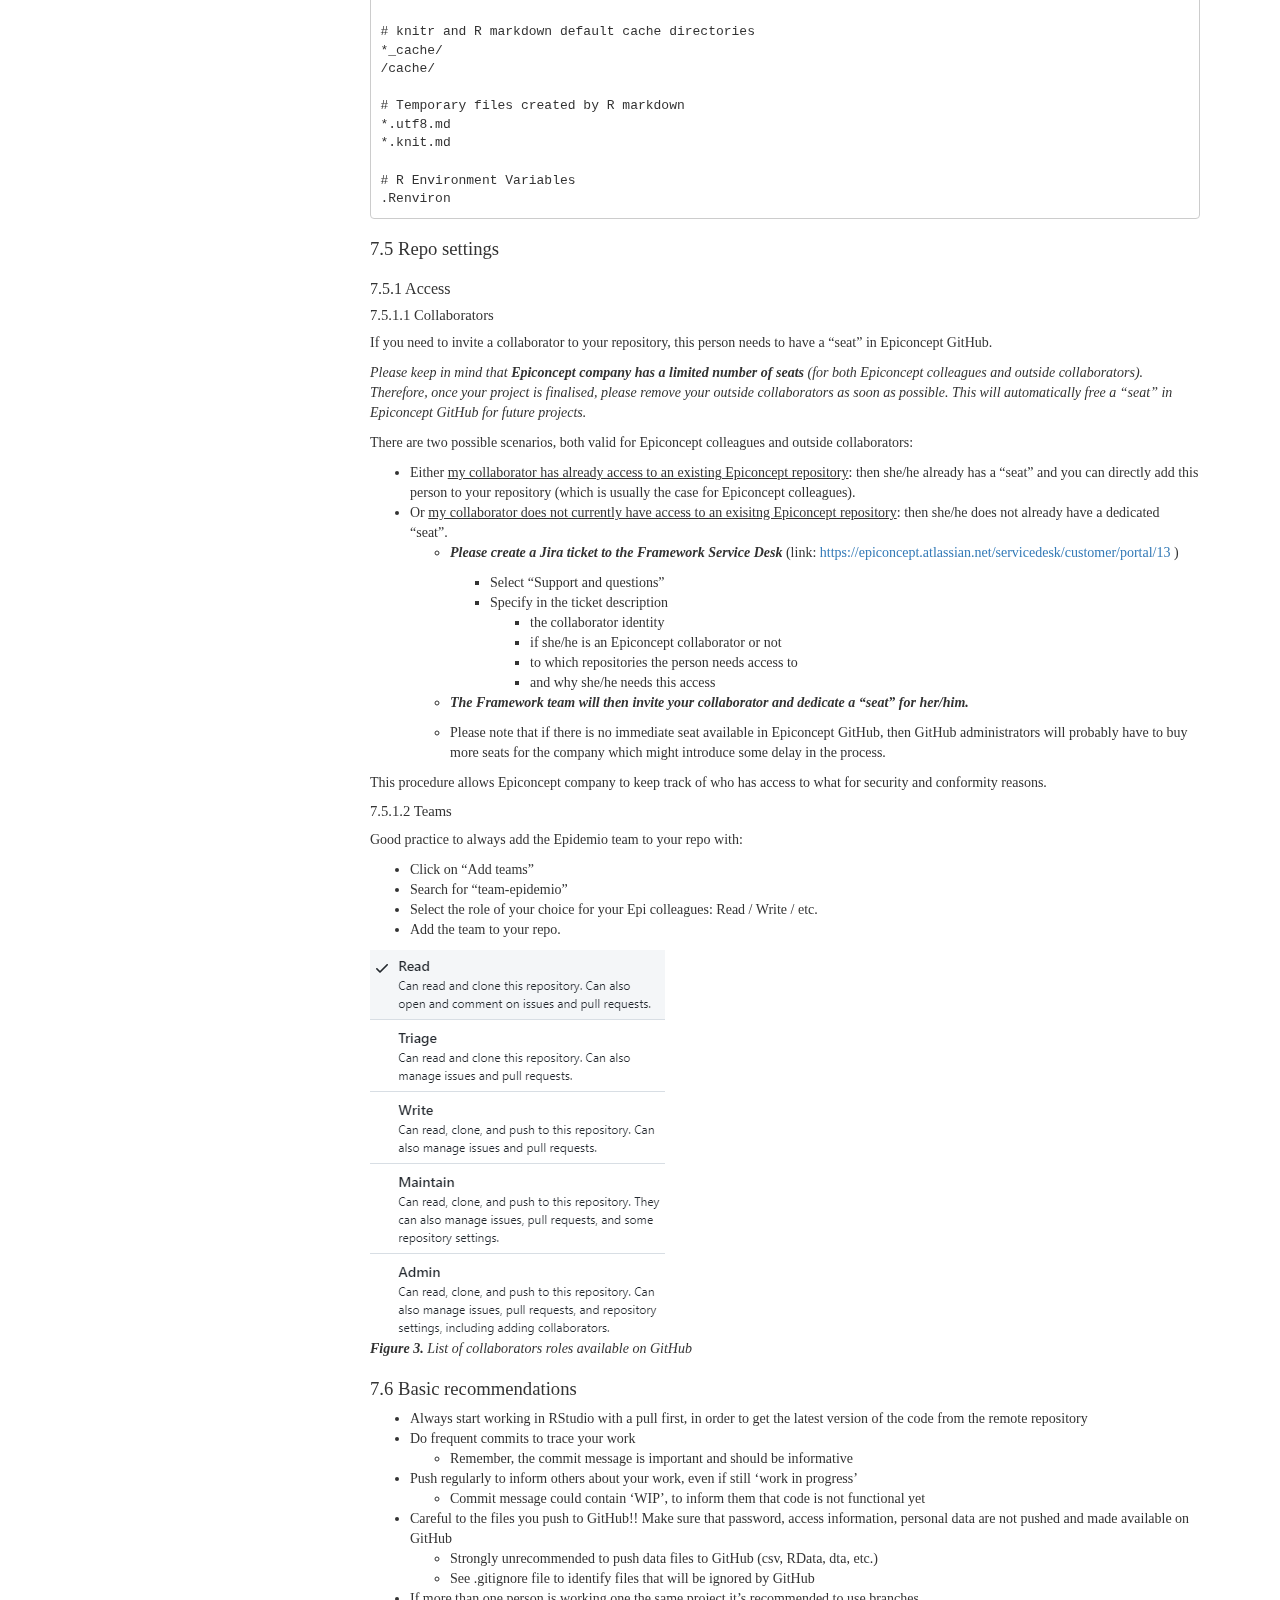
==== commit a0de14da: "Adding a section for returning message, warning and error message in functions" ====
--- a/docs/index.html
+++ b/docs/index.html
@@ -11,7 +11,7 @@
 
 <meta name="author" content="Epiconcept" />
 
-<meta name="date" content="2023-12-05" />
+<meta name="date" content="2023-12-21" />
 
 <title>Epidemiology Team R Guidelines</title>
 
@@ -1488,7 +1488,7 @@
 
 <h1 class="title toc-ignore">Epidemiology Team R Guidelines</h1>
 <h4 class="author">Epiconcept</h4>
-<h4 class="date">2023-12-05</h4>
+<h4 class="date">2023-12-21</h4>
 
 </div>
 
@@ -1663,8 +1663,38 @@
   x + y
 }</code></pre>
 </div>
-<div id="call" class="section level2" number="3.3">
-<h2><span class="header-section-number">3.3</span> Call</h2>
+<div id="returning-message-warning-or-stop" class="section level2" number="3.3">
+<h2><span class="header-section-number">3.3</span> Returning message,
+warning or stop</h2>
+<p>When building a function, you might possibly need to return messages,
+warnings or even error messages to your end-user, according to the
+function input or the output results.</p>
+<p>For any kind of information that you want to give to your end-user,
+and in order to easily distinguish messages from output results, it is
+highly recommended to avoid <code>print()</code> or <code>cat()</code>
+your message in the console.</p>
+<p>Instead, please use the following appropriate functions:</p>
+<ul>
+<li>The <code>message()</code> R function generates a diagnostic
+message;</li>
+<li>The <code>warning()</code> R function generates a warning message in
+red;</li>
+<li>The <code>stop()</code> R function generates an error message in red
+and stops executing the current R code.</li>
+</ul>
+<pre><code>message(&quot;The output data frame has been saved as a cvs in your root folder.&quot;)
+# The output data frame has been saved as a cvs in your root folder.
+
+warning(paste(n_missing, &quot;values were converted in NA&quot;))
+# Warning message:
+# 56 values were converted in NA
+
+stop(&quot;Variable &#39;by&#39; is missing, output cannot be computed&quot;)
+# Error: Variable &#39;by&#39; is missing, output cannot be computed
+</code></pre>
+</div>
+<div id="call" class="section level2" number="3.4">
+<h2><span class="header-section-number">3.4</span> Call</h2>
 <p>Please always specify the name of the arguments when calling a
 function so that you do not rely on the order of your unnamed
 arguments.</p>
@@ -1713,8 +1743,8 @@
   values_to = &quot;value&quot;
 )</code></pre>
 </div>
-<div id="function-documentation" class="section level2" number="3.4">
-<h2><span class="header-section-number">3.4</span> Function
+<div id="function-documentation" class="section level2" number="3.5">
+<h2><span class="header-section-number">3.5</span> Function
 documentation</h2>
 <p>Please make sure that you always develop your function together with
 an exhaustive <code>roxygen2</code> in-line documentation, even if the
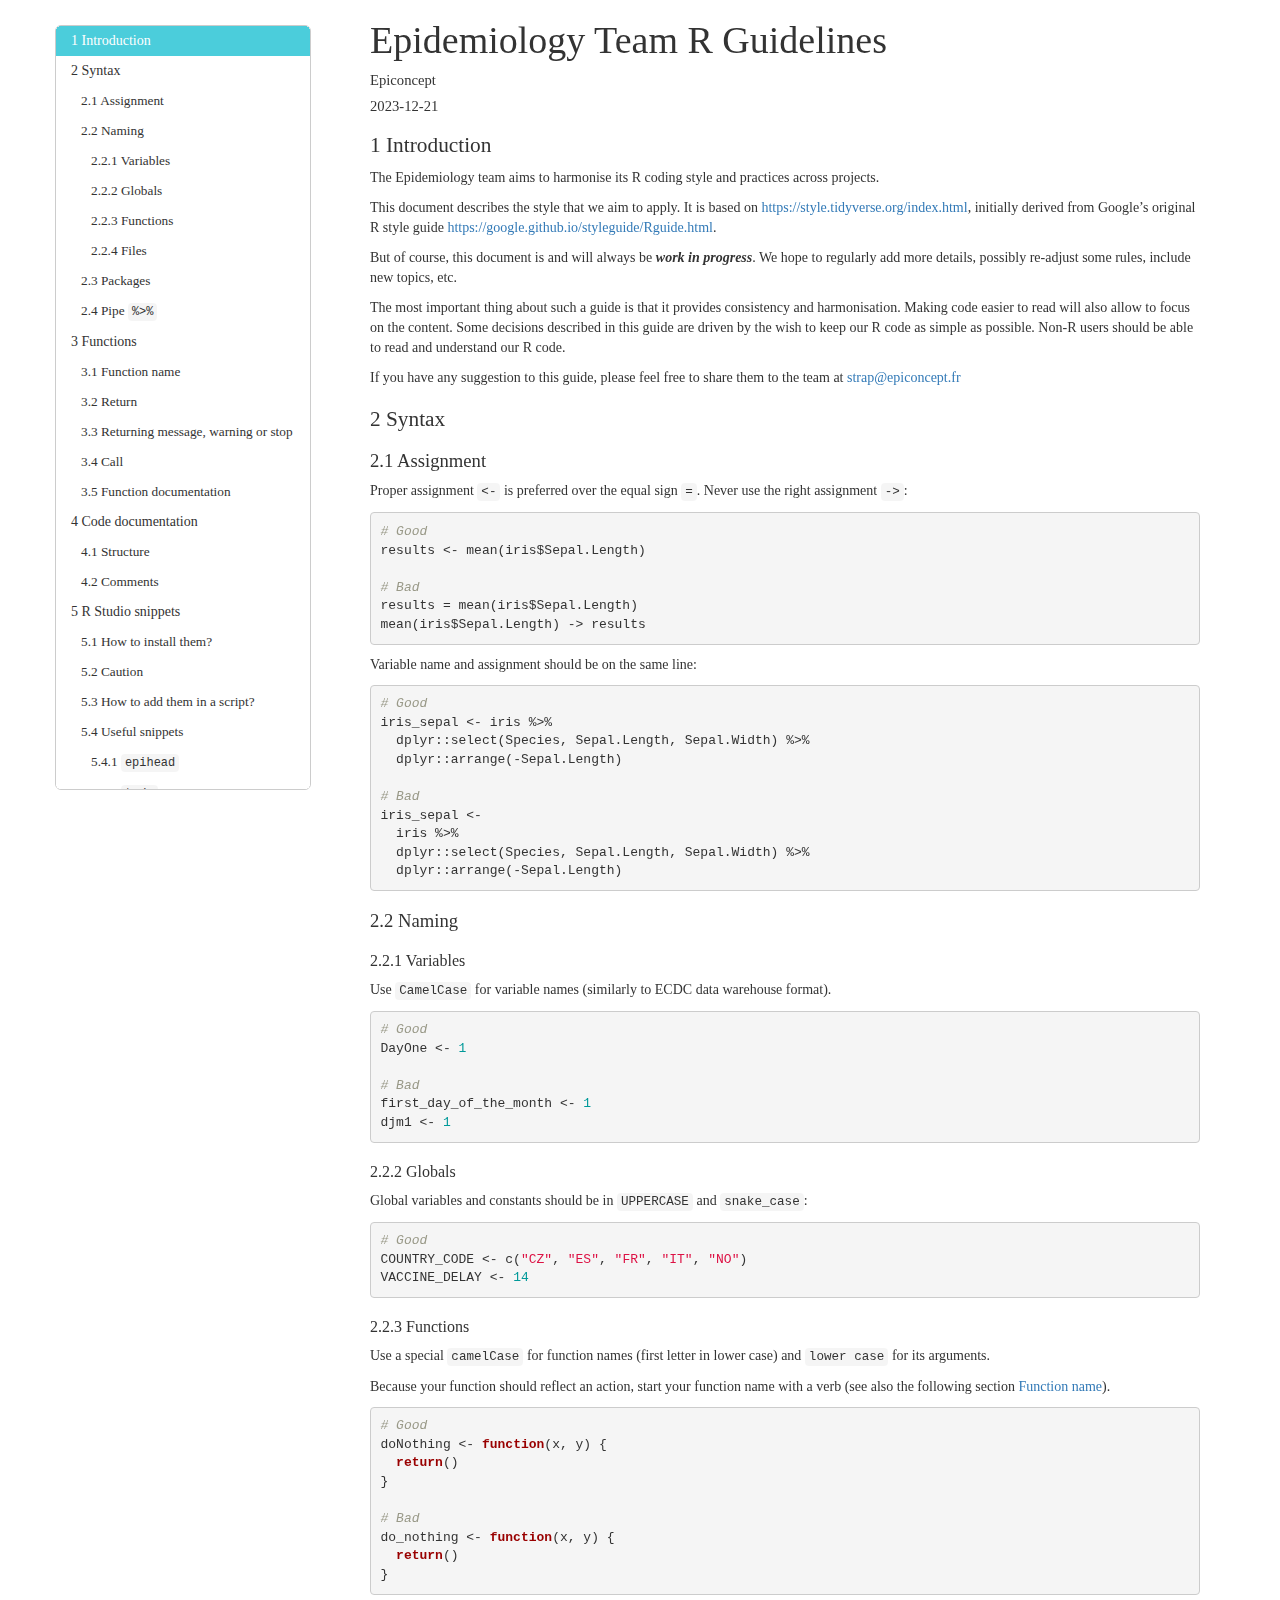
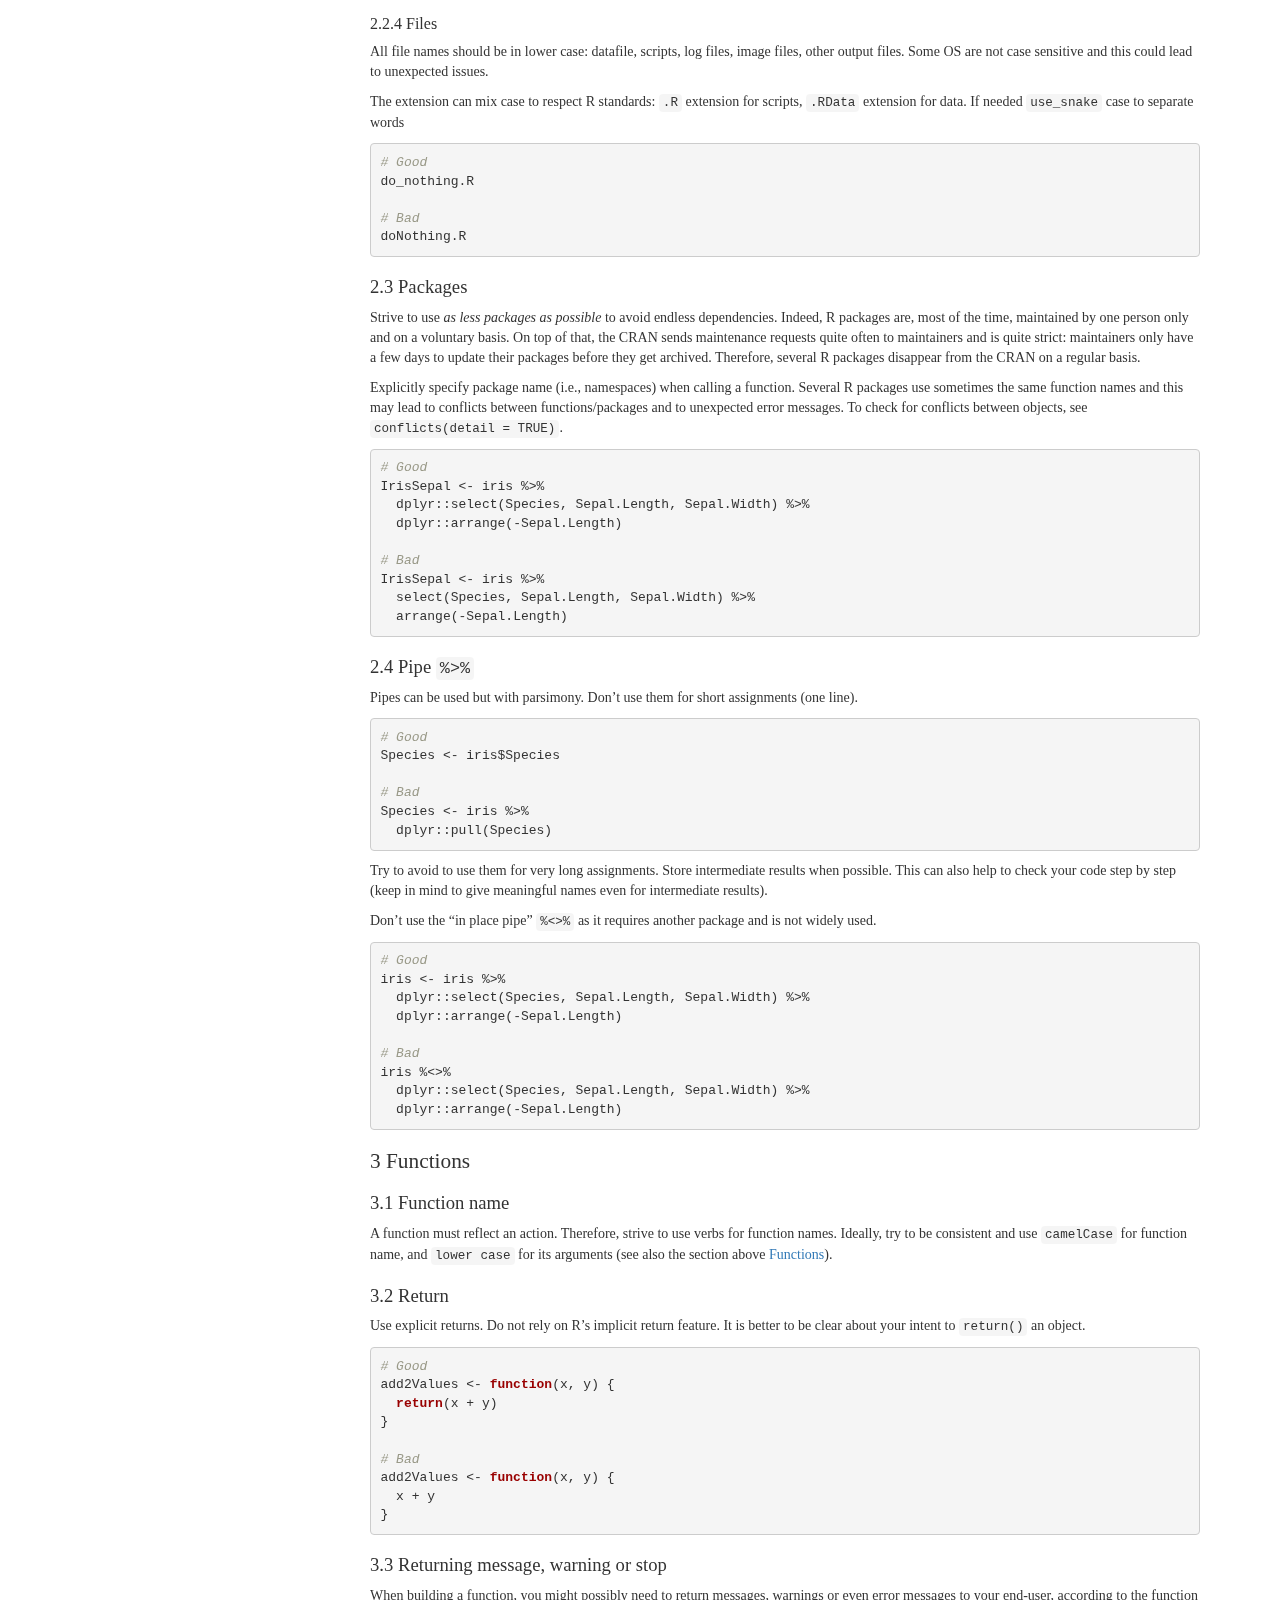
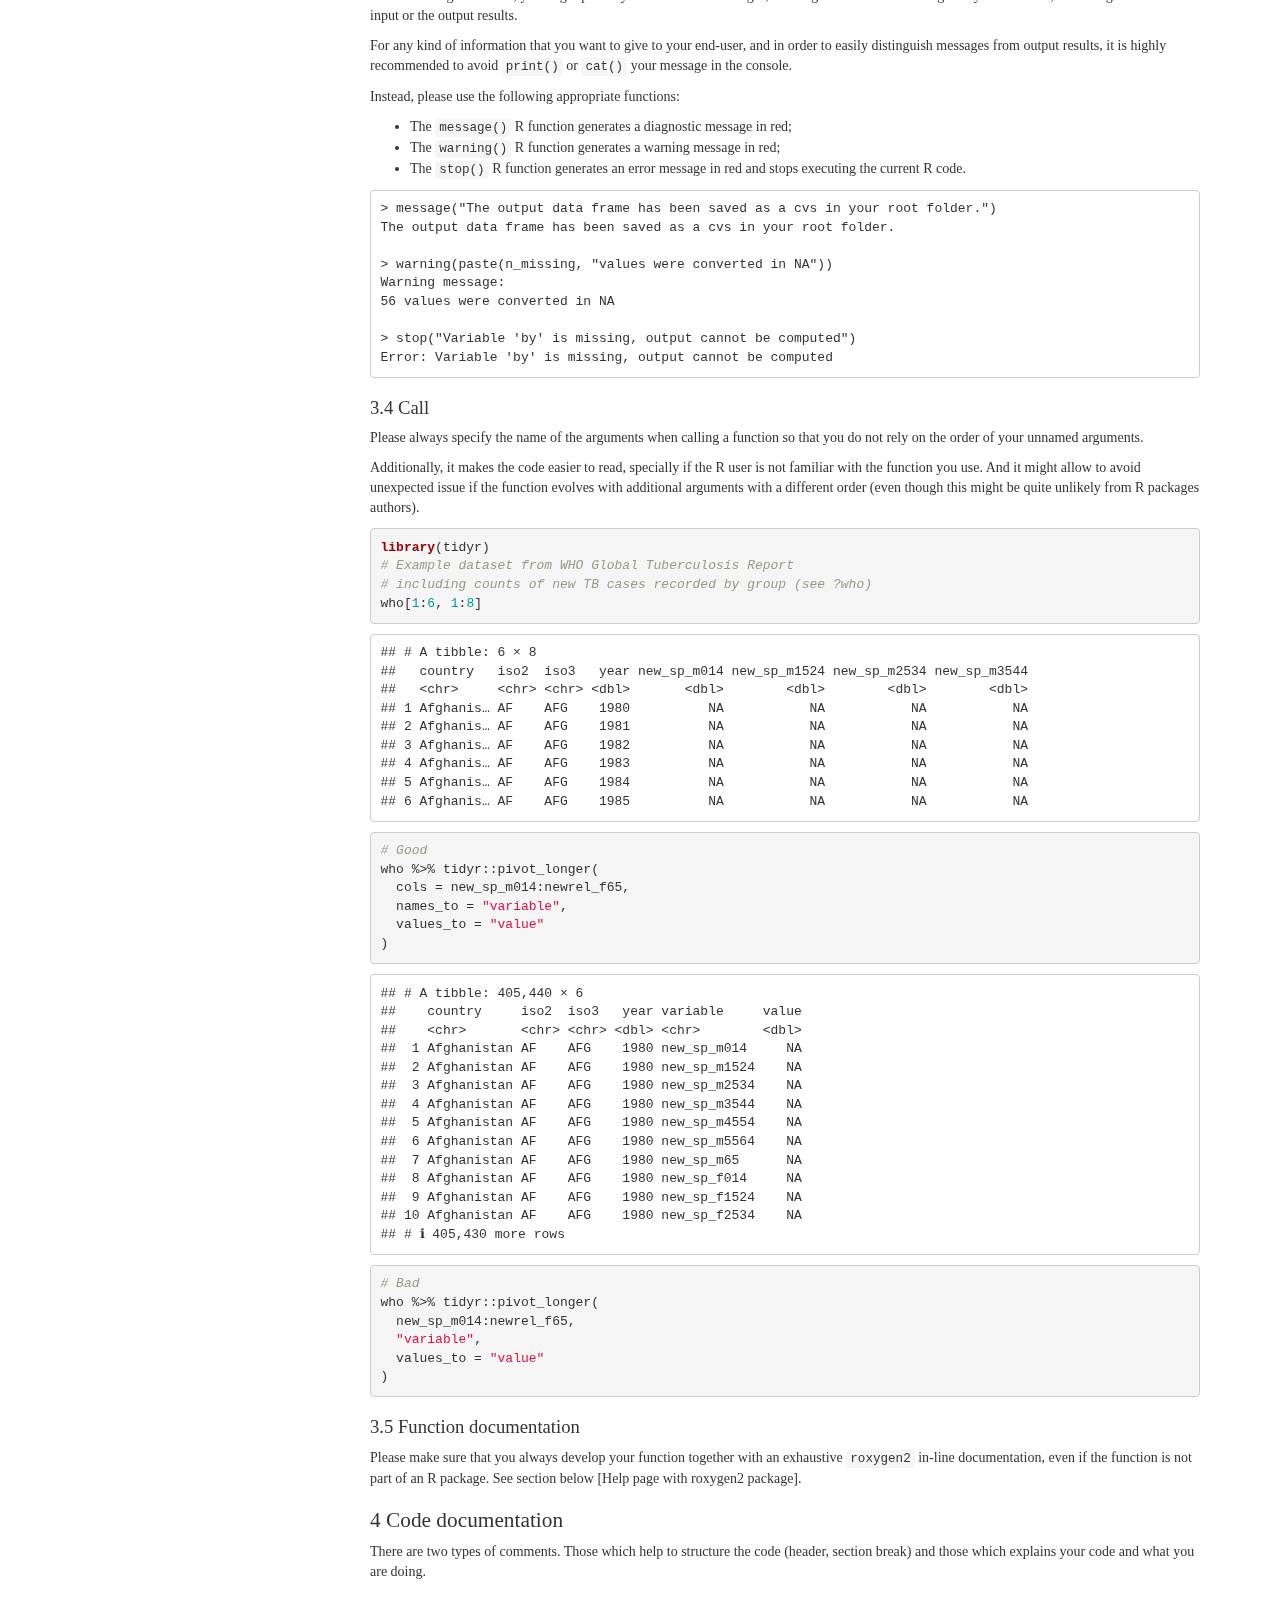
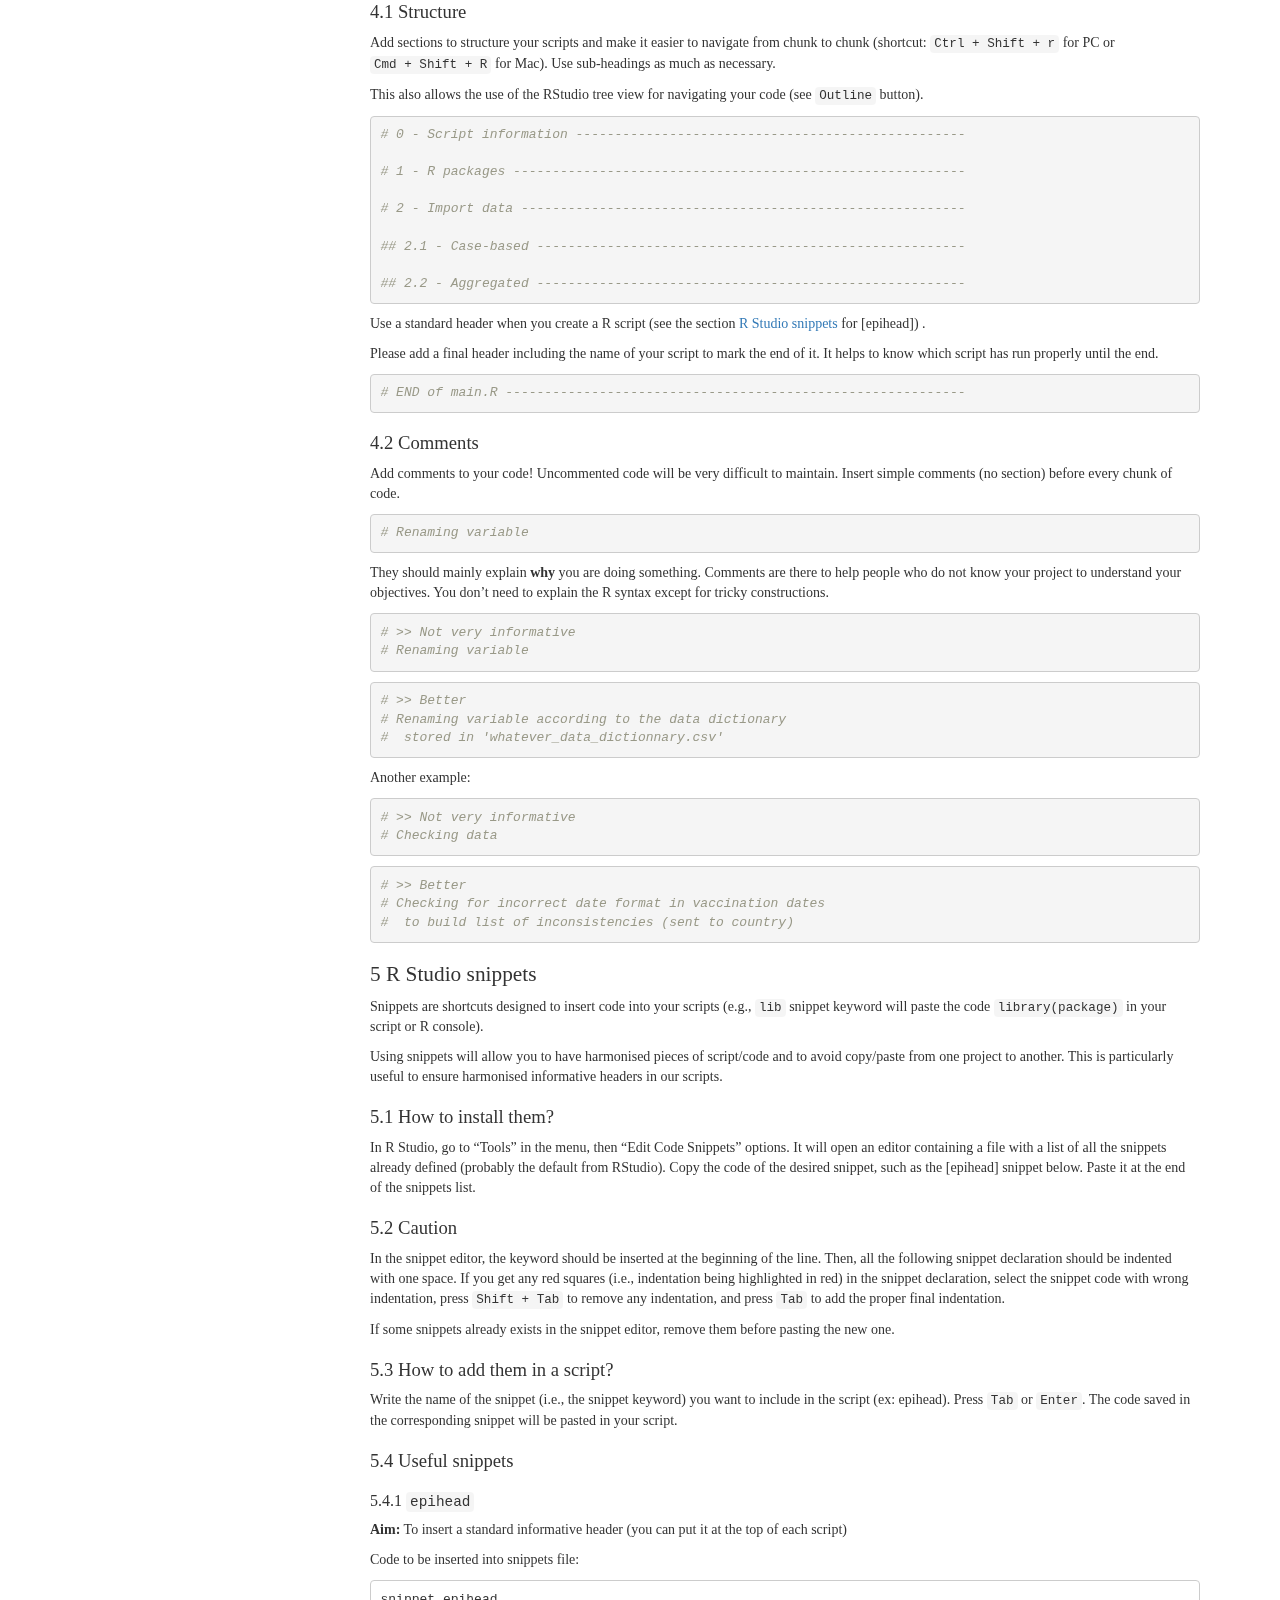
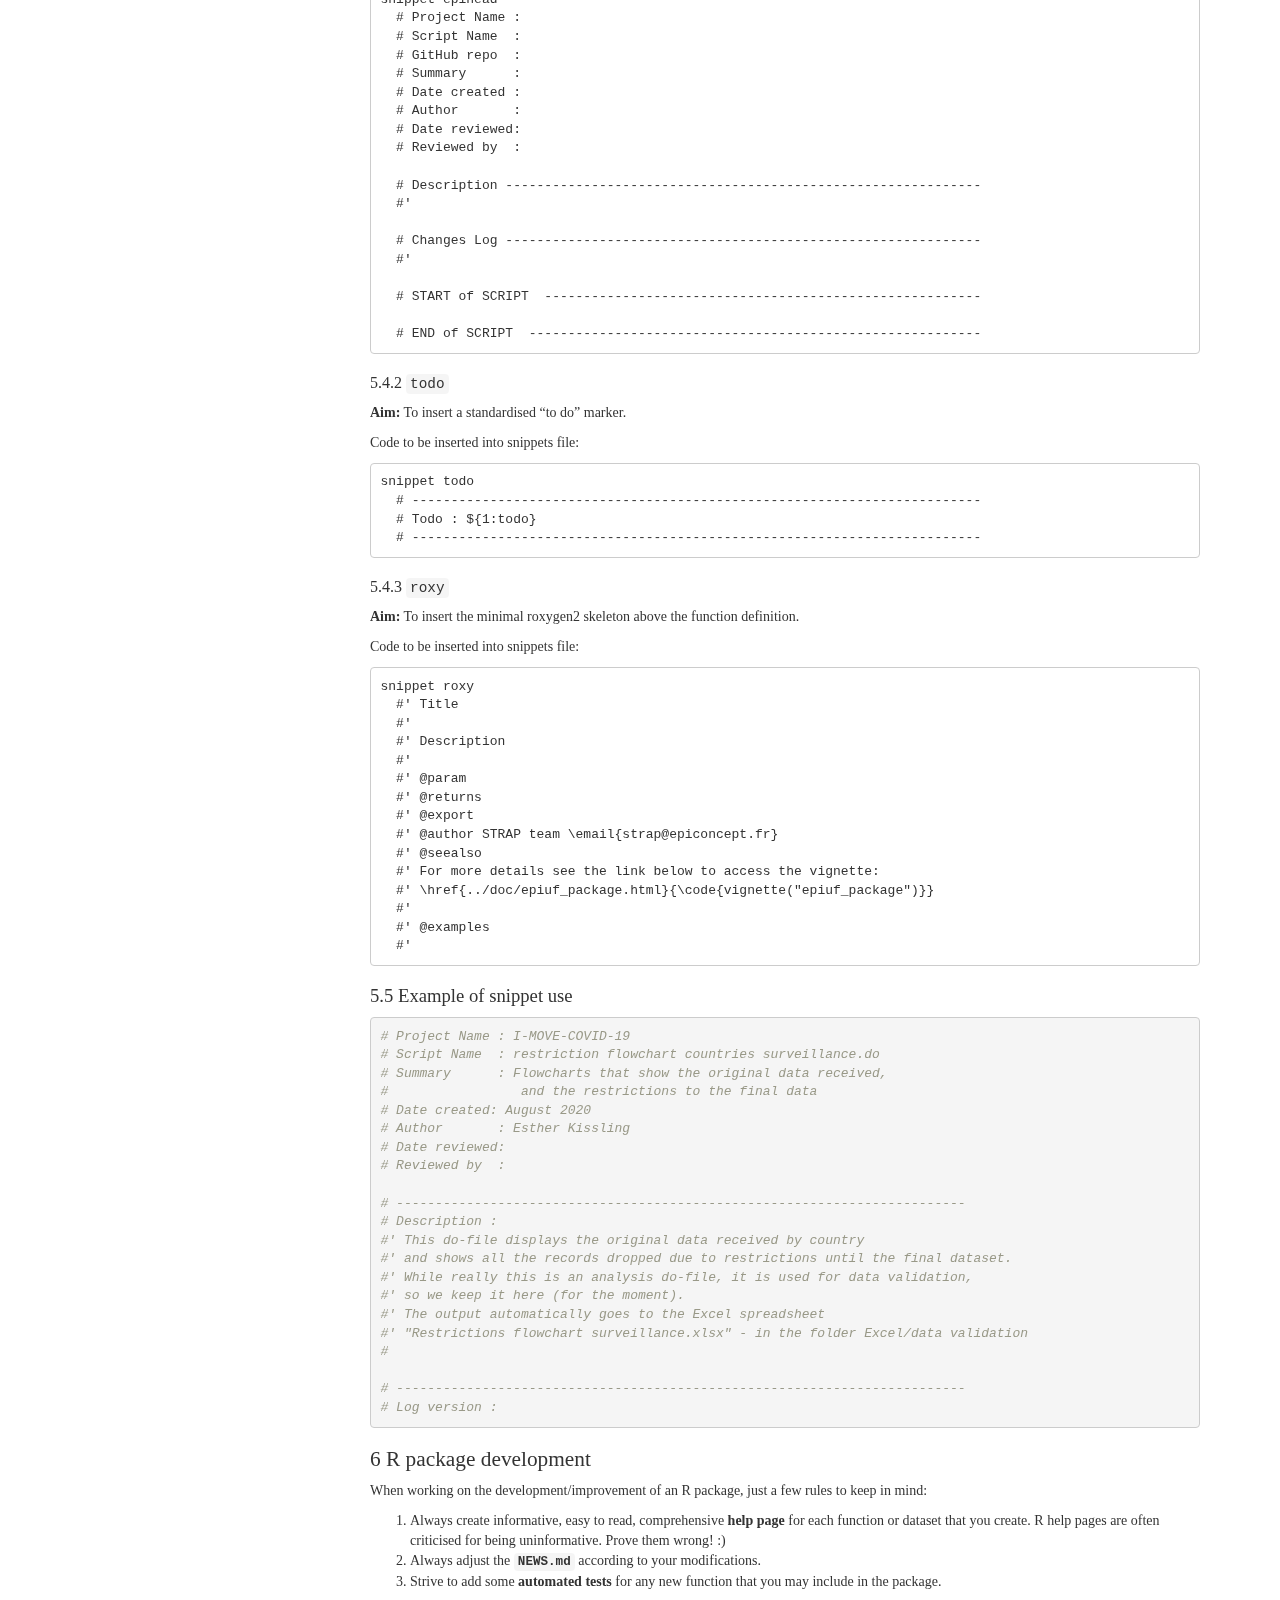
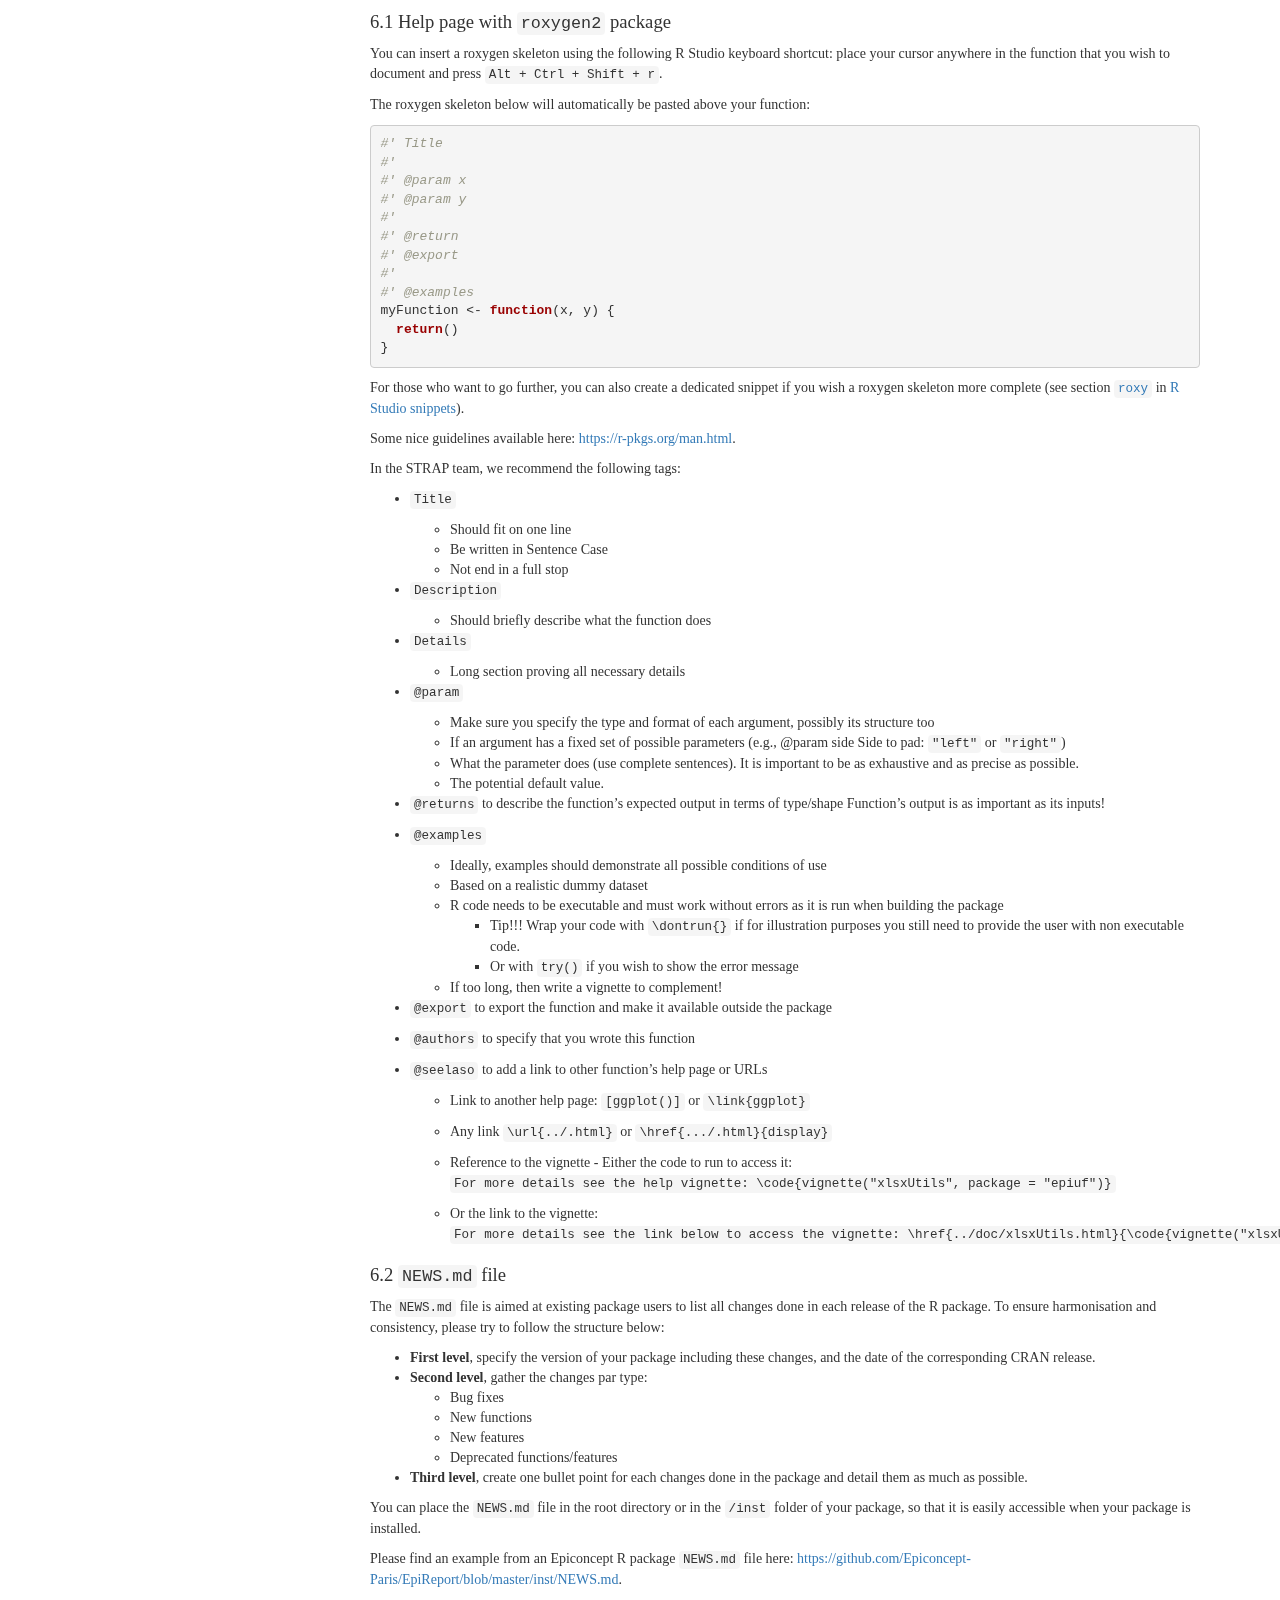
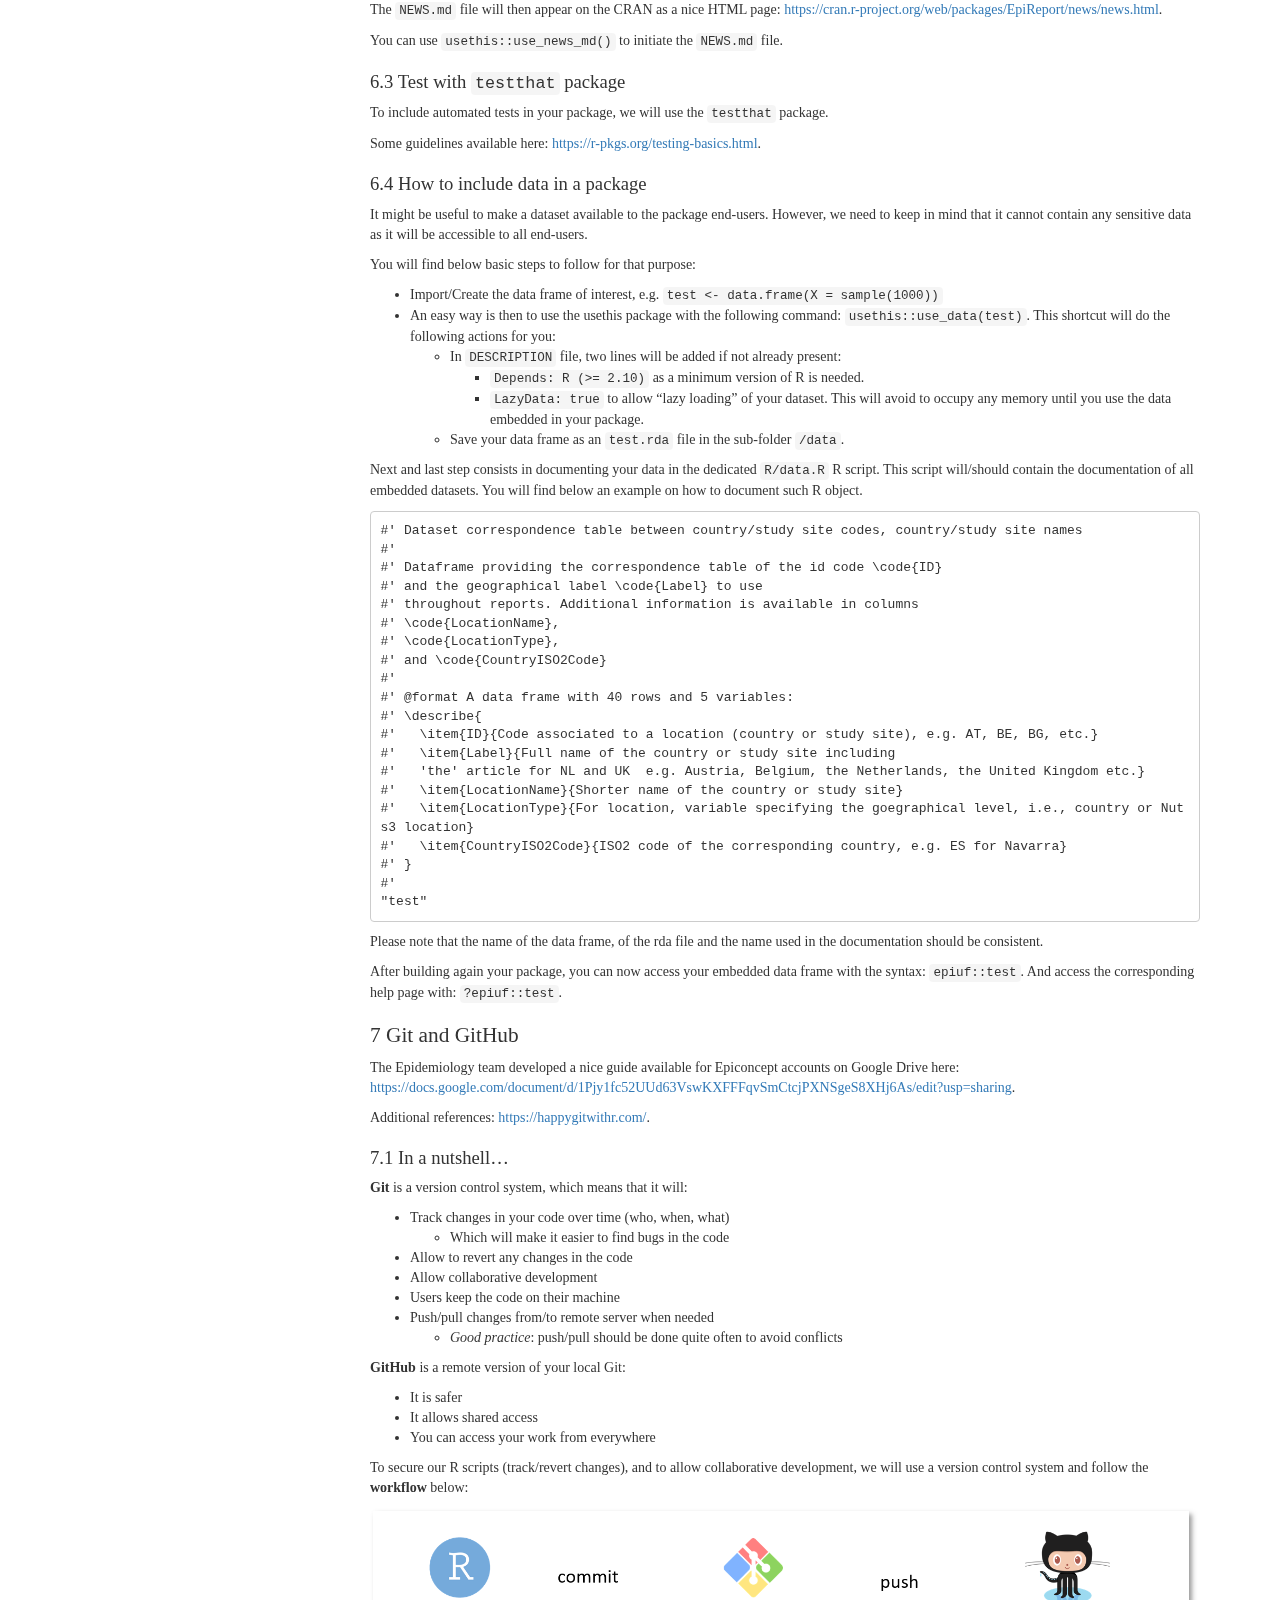
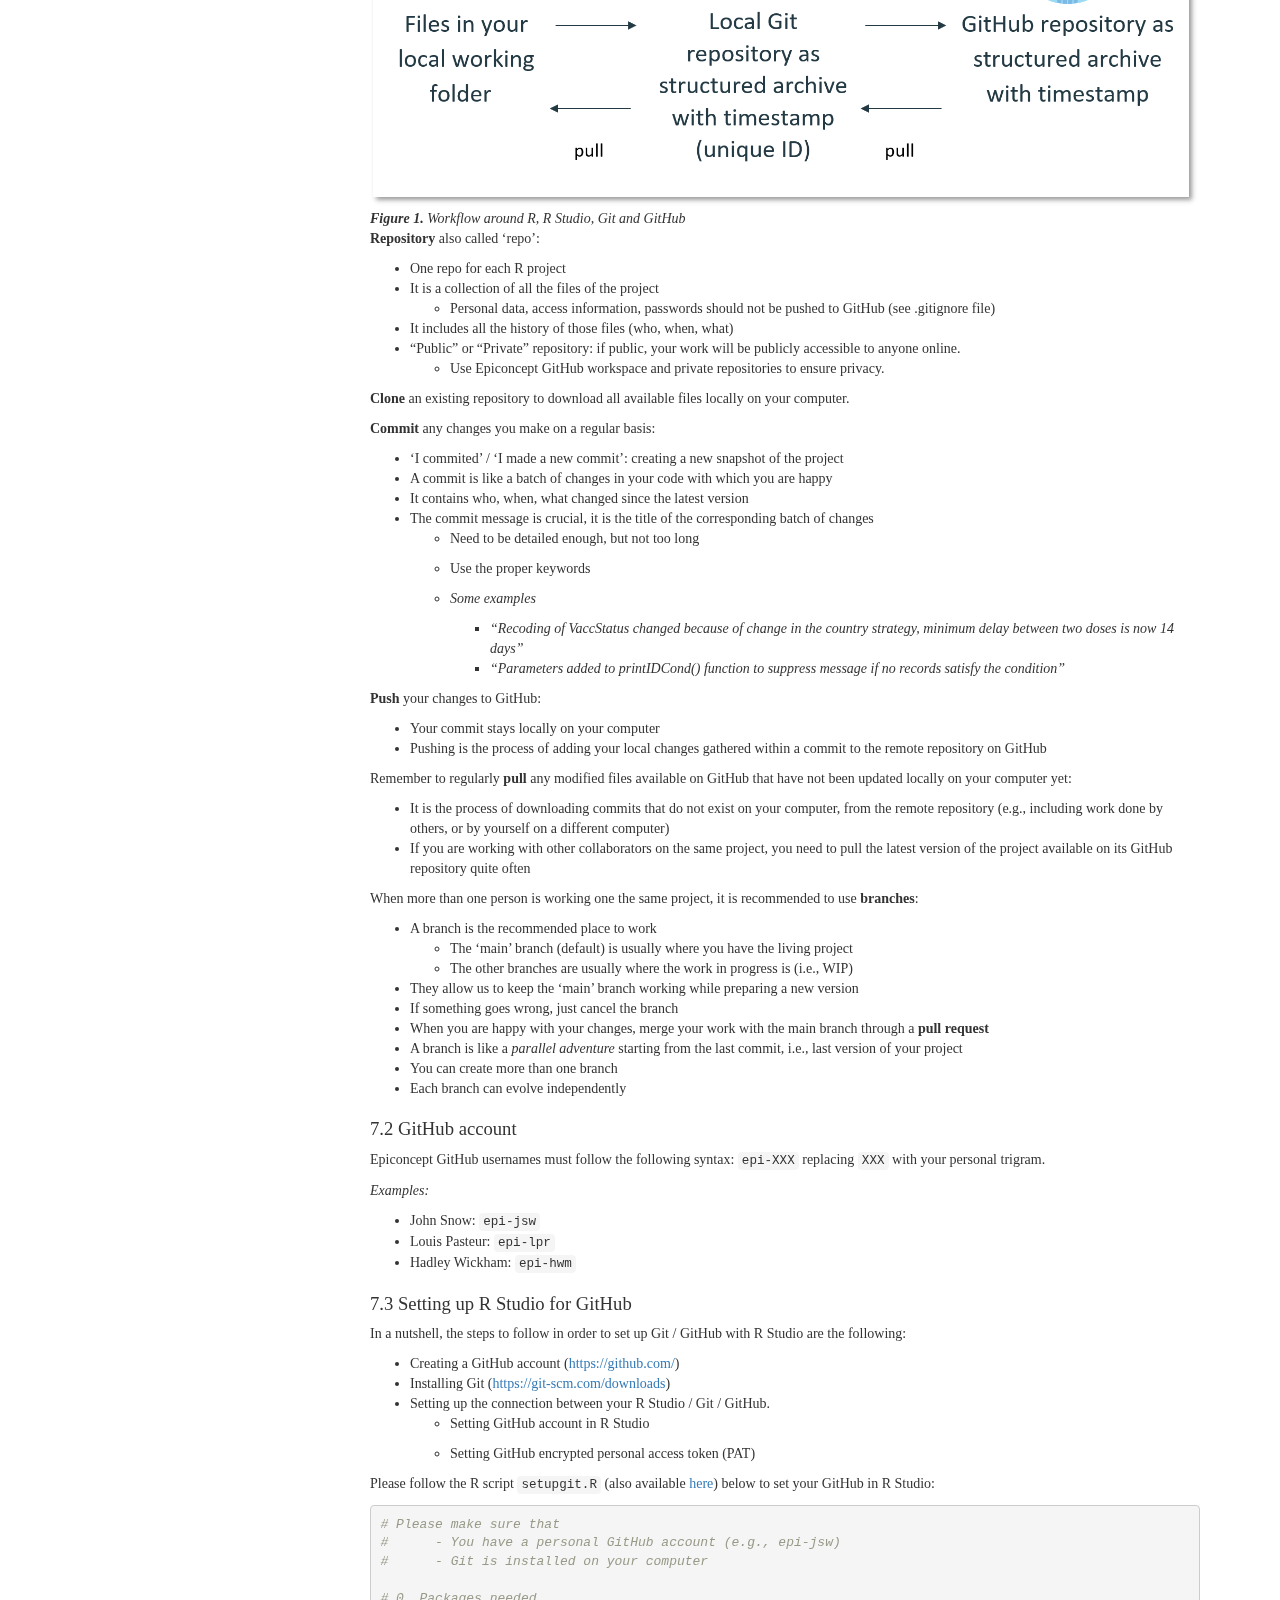
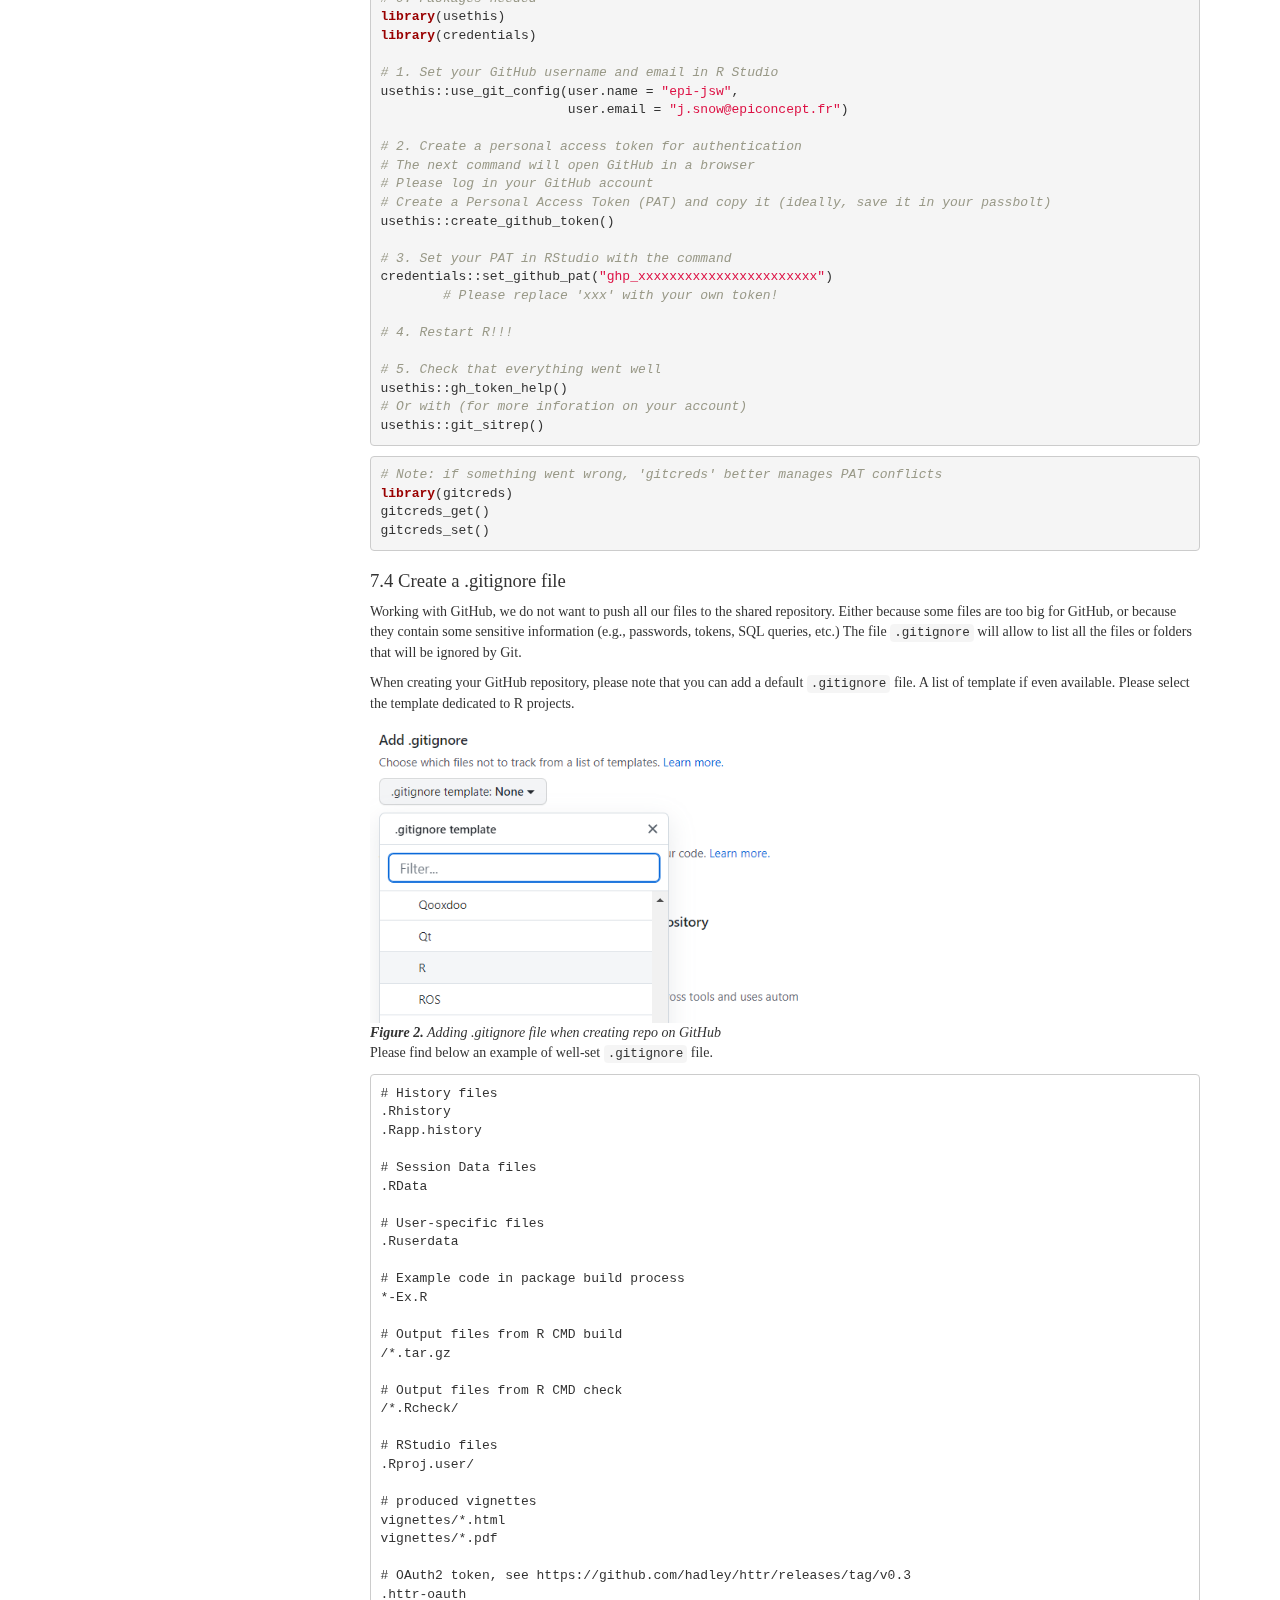
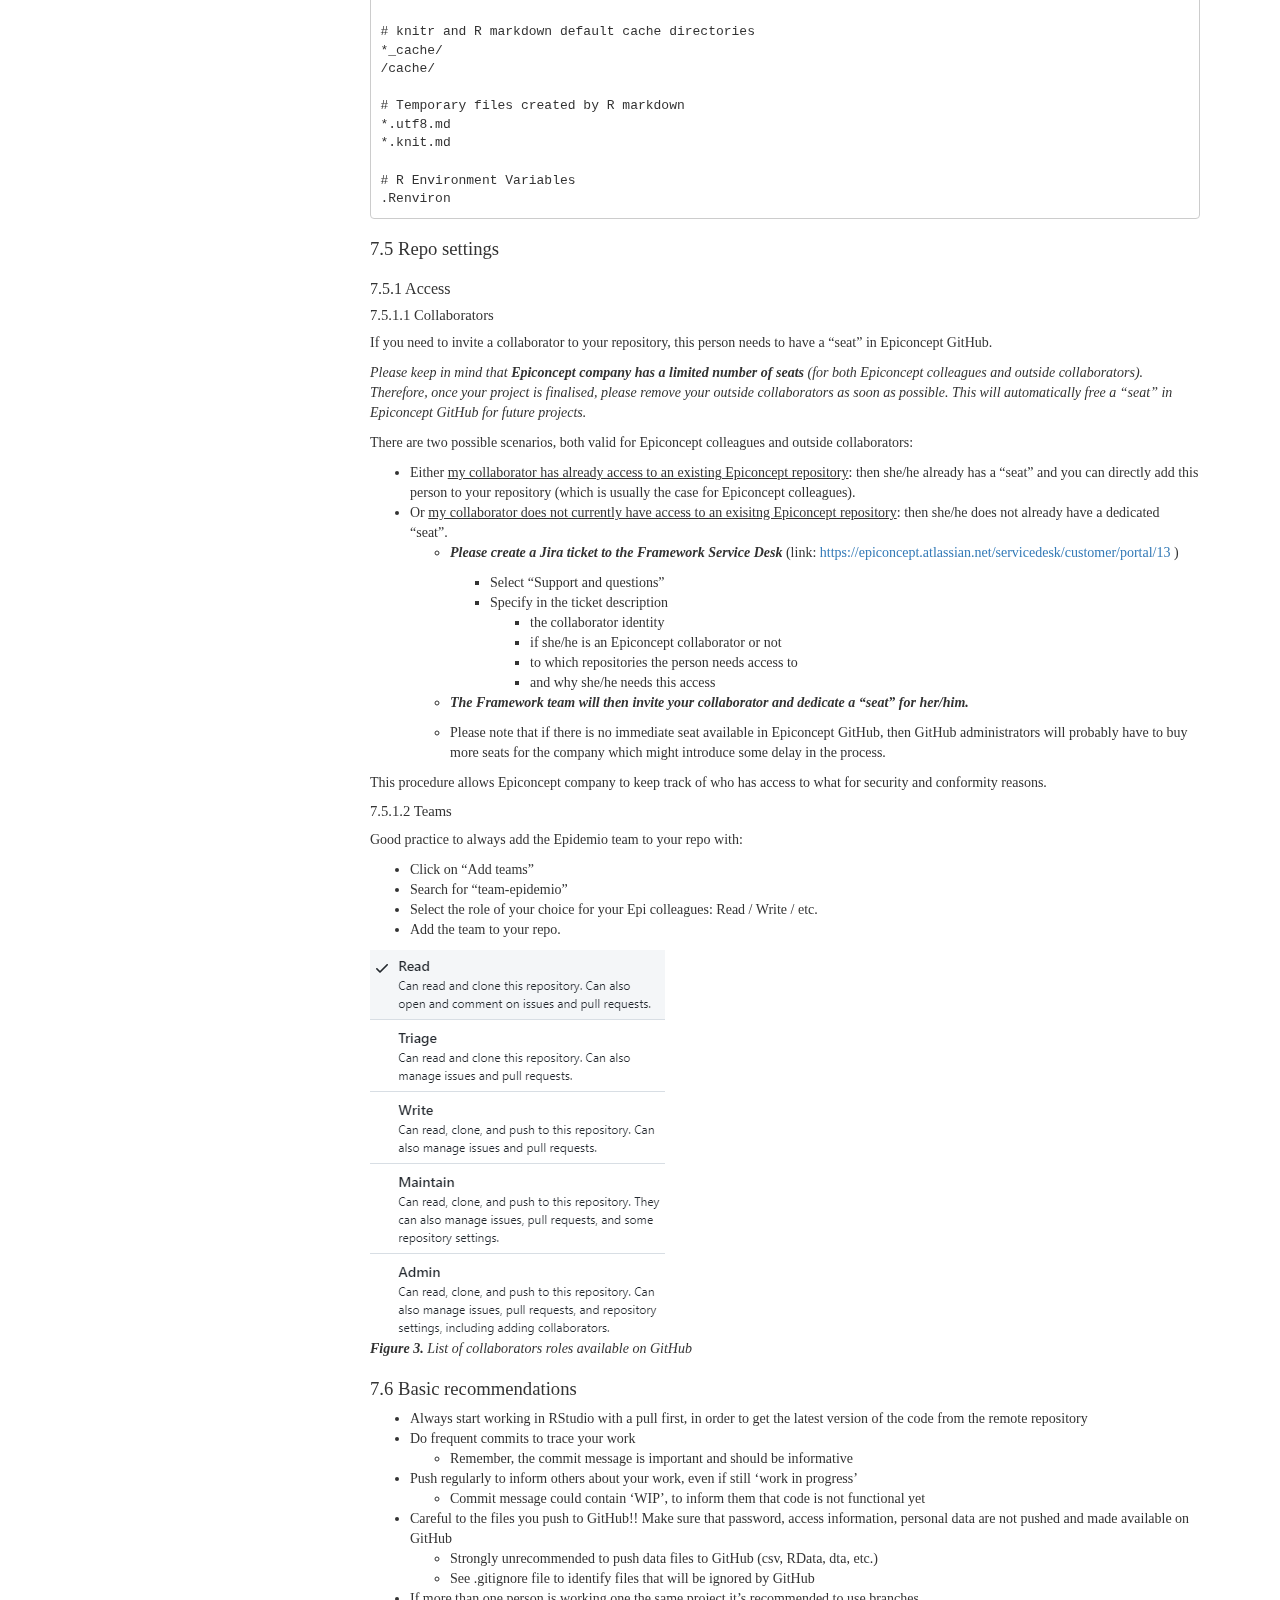
==== commit bed09bfd: "Adding the two commands to delete branches locally" ====
--- a/docs/index.html
+++ b/docs/index.html
@@ -1675,23 +1675,22 @@
 your message in the console.</p>
 <p>Instead, please use the following appropriate functions:</p>
 <ul>
-<li>The <code>message()</code> R function generates a diagnostic
-message;</li>
+<li>The <code>message()</code> R function generates a diagnostic message
+in red;</li>
 <li>The <code>warning()</code> R function generates a warning message in
 red;</li>
 <li>The <code>stop()</code> R function generates an error message in red
 and stops executing the current R code.</li>
 </ul>
-<pre><code>message(&quot;The output data frame has been saved as a cvs in your root folder.&quot;)
-# The output data frame has been saved as a cvs in your root folder.
-
-warning(paste(n_missing, &quot;values were converted in NA&quot;))
-# Warning message:
-# 56 values were converted in NA
-
-stop(&quot;Variable &#39;by&#39; is missing, output cannot be computed&quot;)
-# Error: Variable &#39;by&#39; is missing, output cannot be computed
-</code></pre>
+<pre><code>&gt; message(&quot;The output data frame has been saved as a cvs in your root folder.&quot;)
+The output data frame has been saved as a cvs in your root folder.
+
+&gt; warning(paste(n_missing, &quot;values were converted in NA&quot;))
+Warning message:
+56 values were converted in NA
+
+&gt; stop(&quot;Variable &#39;by&#39; is missing, output cannot be computed&quot;)
+Error: Variable &#39;by&#39; is missing, output cannot be computed</code></pre>
 </div>
 <div id="call" class="section level2" number="3.4">
 <h2><span class="header-section-number">3.4</span> Call</h2>
@@ -2522,7 +2521,14 @@
 <li>If everything goes well, then you can merge your branch in the
 <code>main</code> branch.</li>
 <li>Don’t forget to delete the branch once merged, delete the pull
-request and the corresponding issue.</li>
+request and the corresponding issue.
+<ul>
+<li>Once the branch deleted on the remote, don’t forget to delete it
+locally as well. You can use the syntax:
+<code>git branch -d &lt;mybranch&gt;</code></li>
+<li>You can also use the command <code>git fetch --prune</code> to clean
+and delete all outdated branches on your local Git</li>
+</ul></li>
 <li>Create a <strong>pre-release</strong> on GitHub</li>
 <li>Inform the team of the new version of the package and describe the
 new features implemented. Please do not hesitate to share any
